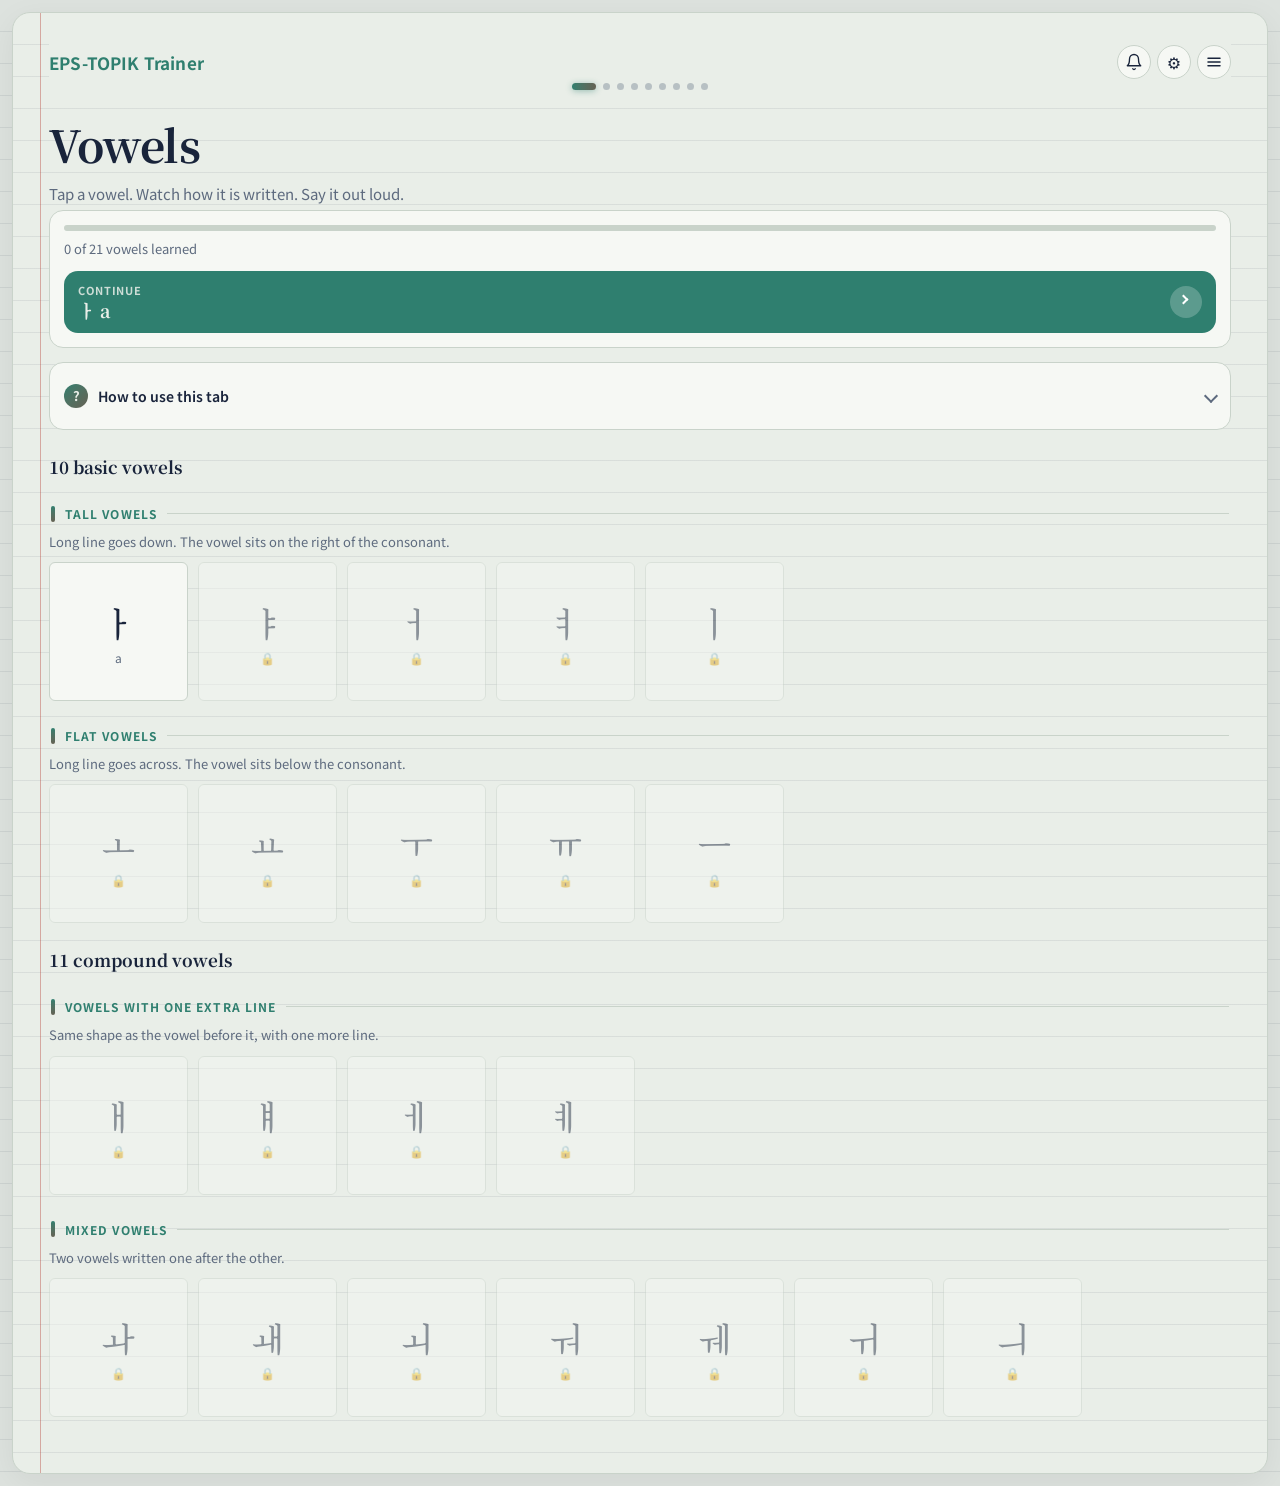
==== index.html @ 8829980d "Add files via upload" ====
<!DOCTYPE html>
<html lang="en">
<head>
<meta charset="utf-8">
<meta name="viewport" content="width=device-width, initial-scale=1, viewport-fit=cover, interactive-widget=resizes-content">
<title>EPS-TOPIK Trainer · Hangul</title>
<link rel="preconnect" href="https://fonts.googleapis.com">
<link href="https://fonts.googleapis.com/css2?family=Noto+Serif+KR:wght@500;700&family=Noto+Sans+KR:wght@400;500;700&display=swap" rel="stylesheet">
<style>
:root{--paper:#e9eee8;--card:#f6f8f4;--ink:#19243b;--mute:#5d6a7e;--line:#c9d3ca;--jade:#2f7f6f;--seal:#b4352b;--ghost:#c3cdc6;color-scheme:light;
--serif:"Noto Serif KR","Batang",serif;--sans:"Noto Sans KR",system-ui,-apple-system,"Segoe UI",sans-serif;
box-sizing:border-box;padding-top:env(safe-area-inset-top,0px);padding-bottom:env(safe-area-inset-bottom,0px)}
@media (prefers-color-scheme:dark){:root:not([data-theme="light"]){--paper:#0f1626;--card:#18223a;--ink:#e6ebe4;--mute:#97a3b8;--line:#2b3957;--jade:#5fc3ad;--seal:#e0645a;--ghost:#33415f;color-scheme:dark}}
:root[data-theme="dark"]{--paper:#0f1626;--card:#18223a;--ink:#e6ebe4;--mute:#97a3b8;--line:#2b3957;--jade:#5fc3ad;--seal:#e0645a;--ghost:#33415f;color-scheme:dark}
*,*::before,*::after{box-sizing:inherit}
#fx{position:fixed;inset:0;width:100%;height:100%;z-index:25;pointer-events:none}
#seab{font:inherit}
html{scroll-padding-top:env(safe-area-inset-top,0px)}
body{margin:0;background:var(--paper);color:var(--ink);font:16px/1.55 var(--sans);-webkit-tap-highlight-color:transparent}
body::before{content:"";position:fixed;inset:0 0 auto;height:env(safe-area-inset-top,0px);background:var(--paper);z-index:10}
main{max-width:520px;margin:0 auto;padding:20px 16px 48px}
.top{display:flex;justify-content:space-between;align-items:center;color:var(--mute);font-size:13px}
.top button{font:inherit;color:inherit;background:none;border:1px solid var(--line);border-radius:99px;padding:4px 12px}.top{position:relative}.setp{position:absolute;right:0;top:calc(100% + 6px);z-index:30;min-width:210px;background:var(--card);color:var(--ink);border:1px solid var(--line);border-radius:12px;padding:6px 14px;box-shadow:0 6px 20px rgba(0,0,0,.18);font-size:14px}.setp[hidden]{display:none}.srow{display:flex;justify-content:space-between;align-items:center;gap:16px;padding:10px 0}.srow+.srow{border-top:1px solid var(--line)}.vlk{font-weight:600;font-family:inherit;font-size:inherit;color:var(--jade);background:none;border:0;padding:2px 0;cursor:pointer;text-align:left}.vlk::after{content:'›';margin-left:6px;opacity:.55}.gh2{background:var(--line);padding:10px 12px;border-bottom:0}.ghr{display:flex;justify-content:space-between;align-items:center;gap:10px}.ghr b{display:block;font:700 14px var(--sans);color:var(--ink)}.ghr small{display:block;font:400 12px var(--sans);color:var(--mute);margin-top:2px}.gend{padding:6px 0 22px;border-bottom:0}.gend .drawb{margin:0 0 4px}.gend .lnkc{margin-top:10px}.gth th{border-bottom:1px solid var(--line)}
.tbl td.gsub{font:800 18px var(--sans);letter-spacing:.03em;text-transform:none;color:#2f5fb3;text-align:center!important;padding:20px 8px 10px;border-bottom:2px solid currentColor}
.tbl td.gsub.ga{color:#b4631c}
@media (prefers-color-scheme:dark){:root:not([data-theme="light"]) .tbl td.gsub{color:#8fb4ff}:root:not([data-theme="light"]) .tbl td.gsub.ga{color:#f2b26b}}
:root[data-theme="dark"] .tbl td.gsub{color:#8fb4ff}
:root[data-theme="dark"] .tbl td.gsub.ga{color:#f2b26b}
.tbl.al:has(.gh2){table-layout:auto}
.tbl.al:has(.gh2) td,.tbl.al:has(.gh2) th{padding:12px 8px}
.tbl.al:has(.gh2) .kw{white-space:nowrap}
.tbl.al:has(.gh2) td.rom{white-space:nowrap;font-size:13px;padding-left:10px;padding-right:2px}
.tbl.al:has(.gh2) th.rom{padding-left:10px!important}
.tbl.al:has(.gh2) td.gend{padding:18px 0 40px}
.tbl.al:has(.gh2) th.rom{white-space:nowrap;font-size:11px;padding-left:2px;padding-right:2px}
.tbl.al:has(.gh2) th,.tbl.al:has(.gh2) td.kw{padding-left:6px;padding-right:2px}
.tbl.al:has(.gh2) td.en{font-size:14px;line-height:1.35}
.tbl.al:has(.gh2) td:last-child{width:52px;padding-left:4px}
.tbl td.gh2{padding:12px 14px}
.tbl td.gh2 .ghr,.tbl td.gh2 .ghr span{display:block;text-align:left}
.tbl td.gh2 small{display:block;margin-top:2px;text-align:left}
.tbl td.gend{padding:18px 0 34px;border-bottom:0}
.tbl td.gend .drawb{margin-top:0}
.tbl td.gend .lnkc{margin-top:12px}.glk{flex:0 0 auto;font:600 12px var(--sans);padding:6px 12px;border:1px solid var(--jade);border-radius:99px;background:var(--card);color:var(--jade);white-space:nowrap;cursor:pointer}.glk:hover{background:var(--jade);color:var(--paper)}.lnkc{display:flex;justify-content:space-between;align-items:center;gap:12px;width:100%;margin:18px 0 0;padding:12px 14px;background:var(--card);border:1px solid var(--line);border-left:4px solid var(--jade);border-radius:6px;color:var(--ink);text-align:left;font:inherit;cursor:pointer}.lnkc:hover{border-color:var(--jade)}.lnkc small{display:block;font:700 10.5px var(--sans);letter-spacing:.08em;text-transform:uppercase;color:var(--mute);margin-bottom:2px}.lnkc b{font:600 16px var(--sans)}.lnkg{font-size:26px;line-height:1;color:var(--jade)}.top .sw2{width:44px;height:24px;padding:0;position:relative;border:0;border-radius:99px;background:var(--line)}.sw2::after{content:'';position:absolute;top:3px;left:3px;width:18px;height:18px;border-radius:50%;background:#fff;transition:left .15s}.top .sw2[aria-checked=true]{background:var(--jade)}.sw2[aria-checked=true]::after{left:23px}:root.norom .rom,:root.norom .bx .rm{display:none!important}
h1{font:700 44px/1.1 var(--serif);margin:18px 0 4px;letter-spacing:-.01em}
.sub{margin:0 0 18px;color:var(--mute);max-width:34ch}
.bar{height:6px;background:var(--line);border-radius:9px;overflow:hidden}
.bar i{display:block;height:100%;width:0;background:var(--jade);transition:width .5s}
.cnt{font-size:13px;color:var(--mute);margin:6px 0 18px}
.tabs{display:flex;gap:6px;margin-bottom:6px;border-bottom:1px solid var(--line);position:sticky;top:env(safe-area-inset-top,0px);z-index:5;background:var(--paper);padding-top:4px}
.tabs button{flex:1;font:500 15px var(--sans);color:var(--mute);background:none;border:0;border-bottom:3px solid transparent;padding:10px 0;margin-bottom:-1px}
.tabs button[aria-selected=true]{color:var(--ink);border-color:var(--seal)}
h2{font:700 17px var(--serif);margin:24px 0 4px}
.note{font-size:13px;color:var(--mute);margin:0 0 10px}
.grid{display:grid;grid-template-columns:repeat(4,1fr);gap:8px}
.cell{position:relative;aspect-ratio:1;background:var(--card);border:1px solid var(--line);border-radius:6px;font:500 34px var(--serif);color:var(--ink);display:flex;flex-direction:column;align-items:center;justify-content:center;padding:0}
.cell small{font:400 12px var(--sans);color:var(--mute);margin-top:2px}
.cell.done{border-color:var(--jade)}.cell .nwb{position:absolute;top:3px;left:3px;margin:0;padding:1px 5px;font-size:8px;line-height:1.2;pointer-events:none}.sgc .nwb{font-size:9px;padding:1px 6px}
.cell.done::after{content:"✓";position:absolute;top:4px;right:5px;width:16px;height:16px;border-radius:50%;background:var(--seal);color:#fff;font:700 10px/16px var(--sans);text-align:center}
.cell:active{transform:scale(.96)}
.cell:disabled{opacity:.45}
.cell:disabled:active{transform:none}
button:focus-visible{outline:2px solid var(--jade);outline-offset:2px}
.sheet{position:fixed;inset:0;height:100vh;height:100dvh;overscroll-behavior:contain;-webkit-overflow-scrolling:touch;isolation:isolate;z-index:20;background:var(--paper);overflow:auto;padding:calc(12px + env(safe-area-inset-top,0px)) 16px calc(24px + env(safe-area-inset-bottom,0px));display:none}
.sheet.open{display:block;animation:up .25s ease-out}
@keyframes up{from{transform:translateY(24px);opacity:0}to{transform:none;opacity:1}}
.sw{max-width:520px;margin:0 auto}
.nav{display:flex;justify-content:space-between;align-items:center;margin-bottom:10px}
.nav2{display:none}

.nav button{font:500 15px var(--sans);color:var(--ink);background:var(--card);border:1px solid var(--line);border-radius:99px;padding:8px 16px}
.pad{position:relative;background:var(--card);border:1px solid var(--line);border-radius:6px;aspect-ratio:1;width:100%}
.pad svg{width:100%;height:100%;display:block}
.g{stroke:var(--line);stroke-width:.8;stroke-dasharray:3 3;fill:none}
.gh{fill:none;stroke:var(--ghost);stroke-width:7;stroke-linecap:round;stroke-linejoin:round}
.st{fill:none;stroke:var(--ink);stroke-width:7;stroke-linecap:round;stroke-linejoin:round;stroke-dasharray:1;stroke-dashoffset:1;transition:stroke-dashoffset .7s ease-in-out}
.st.on{stroke-dashoffset:0}
.dot{fill:var(--seal);opacity:0;transition:opacity .2s}
.dot.on{opacity:1}
.dt{fill:#fff;font:700 6px var(--sans);text-anchor:middle;opacity:0}
.dt.on{opacity:1}
.step{text-align:center;color:var(--mute);font-size:14px;margin:10px 0 8px;min-height:22px}
.row{display:flex;gap:8px}
.row button{flex:1;font:500 15px var(--sans);color:var(--ink);background:var(--card);border:1px solid var(--line);border-radius:6px;padding:12px 4px}
.row .main{background:var(--ink);color:var(--paper);border-color:var(--ink)}
.name{display:flex;align-items:baseline;gap:12px;margin:18px 0 6px}
.name b{font:700 46px/1 var(--serif)}
.name span{font-size:22px;color:var(--jade);font-weight:700}
.tbl{width:100%;border-collapse:collapse;margin:8px 0;font-size:15px}
.hl{color:var(--seal)}
.hb{position:relative;display:inline-block;line-height:1}.hb::after{content:attr(data-c);position:absolute;left:0;top:0;color:var(--seal);clip-path:inset(63% 0 0 0);pointer-events:none}
.sy{position:relative;display:inline-block;line-height:1}
.sy .ov{position:absolute;left:0;top:0;color:var(--seal);pointer-events:none}
.ov-if{clip-path:inset(0 0 45% 0)}
.ov-it{clip-path:inset(0 40% 0 0)}
.ov-if2{clip-path:inset(0 0 58% 0)}
.ov-it2{clip-path:inset(0 42% 40% 0)}
.ov-vt{clip-path:inset(0 0 0 52%)}
.ov-vf{clip-path:inset(45% 0 0 0)}
.ov-vm{clip-path:polygon(0 45%,55% 45%,55% 0,100% 0,100% 100%,0 100%)}
.ov-f{clip-path:inset(66% 0 0 0)}
.ov-fh{clip-path:inset(53% 0 0 0)}
.ov-fht{clip-path:inset(53% 45% 0 0)}
.ov-fl{clip-path:inset(66% 50% 0 0)}
.ov-fr{clip-path:inset(66% 0 0 50%)}
.ov-fhl{clip-path:inset(53% 50% 0 0)}
.tbl td,.tbl th{border-bottom:1px solid var(--line);padding:8px 4px;text-align:left;font-weight:400}
.tbl th{color:var(--mute);font-size:13px}
.tbl td:last-child{font-weight:700}
.tip{font-size:14px;color:var(--mute);margin:8px 0}
.tag{display:inline-block;font-size:12px;border:1px solid var(--line);border-radius:99px;padding:1px 8px;color:var(--mute);margin-right:6px}
.parts{display:flex;gap:8px;margin:8px 0}
.parts button{font:500 26px var(--serif);background:var(--card);border:1px solid var(--line);border-radius:6px;padding:6px 16px;color:var(--ink)}
.learn{width:100%;margin-top:14px;font:700 16px var(--sans);padding:14px;border-radius:6px;border:1px solid var(--seal);background:none;color:var(--seal)}
.learn.on{background:var(--seal);color:#fff}
.drawb{width:100%;margin-top:8px;font:700 16px var(--sans);padding:14px;border-radius:6px;border:0;background:var(--jade);color:var(--paper)}
.pad.draw,.pad.draw svg{touch-action:none;user-select:none;-webkit-user-select:none}
.ul{fill:none;stroke:var(--jade);stroke-width:5;stroke-linecap:round;stroke-linejoin:round}
:root{--hl:#fff0a6;--hlb:#dcc54e}
@media (prefers-color-scheme:dark){:root:not([data-theme="light"]){--hl:#3a3413;--hlb:#74672a}}
:root[data-theme="dark"]{--hl:#3a3413;--hlb:#74672a}
.rule{background:var(--hl);border:1px solid var(--hlb);border-radius:6px;padding:14px;margin:12px 0;font-size:17px;line-height:1.5}
.tm{display:flex;align-items:center;justify-content:space-between;gap:6px;margin-top:8px;overflow-x:auto;background:var(--card);border:1px solid var(--hlb);border-radius:8px;padding:10px 10px}.tm b{flex:none;white-space:nowrap;text-align:center;font:600 14px/1.3 var(--sans);color:var(--ink)}.tm b small{display:block;font:500 11px var(--sans);color:var(--mute);margin-bottom:3px}.tm u{flex:none;text-decoration:none;color:var(--mute);font-size:14px}
.lt{font:700 30px/1.15 var(--serif);margin:8px 0}
.qp{font:500 20px/1.4 var(--serif);margin:20px 0 14px}
.kw{font:500 19px var(--serif);white-space:nowrap}
.wl .kw{white-space:normal}
.tbl .en{font-weight:400;color:var(--mute);font-size:14px}
.al{table-layout:fixed;width:100%}.al td,.al th{vertical-align:middle;text-align:left}.al td:last-child,.al th:last-child{text-align:right}.al .kw{white-space:normal}
.tbl th{text-align:left;font:600 12px var(--serif);color:var(--mute)}
.pats{display:grid;grid-template-columns:repeat(2,1fr);gap:10px}.pc{background:var(--card);border:1px solid var(--line);border-radius:6px;padding:10px;text-align:center}.pn{font:700 13px var(--sans);color:var(--mute)}.pd{display:inline-flex;flex-direction:column;gap:3px;margin:8px 0}.pr{display:flex;gap:3px;justify-content:center}.pr.l{justify-content:flex-start}.pd b{min-width:34px;padding:6px 0;border:1.5px solid var(--ink);border-radius:3px;font:700 16px var(--sans);text-align:center}.pd b.v{border-color:var(--jade);color:var(--jade)}.pe{font:500 24px var(--serif)}.pe small{font:400 13px var(--sans);color:var(--mute)}
.vg{display:grid;grid-template-columns:repeat(2,1fr);gap:8px}
.vg button{font:500 18px var(--serif);background:var(--card);border:1px solid var(--line);border-radius:6px;padding:12px 4px;color:var(--ink)}
.lc{display:flex;justify-content:space-between;align-items:center;width:100%;margin:0 0 8px;padding:14px;background:var(--card);border:1px solid var(--line);border-radius:6px;font:500 16px var(--sans);color:var(--ink);text-align:left}
.lc:disabled,.lc.lk{opacity:.5}.nwb{font:700 10px var(--sans);font-style:normal;letter-spacing:.06em;color:#fff;background:var(--seal);border-radius:99px;padding:2px 7px;margin-left:6px;vertical-align:middle}#toast{position:fixed;left:12px;right:12px;top:calc(12px + env(safe-area-inset-top,0px));max-width:420px;margin:0 auto;z-index:100;padding:12px 14px;border-radius:8px;background:var(--ink);color:var(--paper);font:500 14px/1.5 var(--sans);box-shadow:0 4px 18px rgba(0,0,0,.3);opacity:0;transform:translateY(-24px);pointer-events:none;transition:.25s;touch-action:none;user-select:none;-webkit-user-select:none}#toast.on{opacity:1;transform:none;pointer-events:auto}.tabs button{position:relative}.tabs{gap:2px}.tabs button{font-size:11.5px}.tabs button[aria-selected=true]{border-color:transparent}.tind{position:absolute;left:0;bottom:-1px;height:3px;width:0;background:var(--seal);pointer-events:none;transition:transform .32s cubic-bezier(.22,.8,.3,1),width .32s cubic-bezier(.22,.8,.3,1)}.tind.nt{transition:none}.cjc{background:var(--card);border:1px solid var(--line);border-left:4px solid var(--jade);border-radius:6px;padding:12px 14px;margin:0 0 10px}.cjc.lk{opacity:.6}.cjh b{display:block;font:700 16px var(--sans)}.cjh small{display:block;color:var(--mute);font:400 12px var(--sans);margin:2px 0 10px}.cjc.lk .cjh small{margin-bottom:0}.cjq .drawb{margin:0}.bdg{position:absolute;top:2px;right:4px;min-width:18px;height:18px;padding:0 5px;border-radius:9px;background:var(--seal);color:#fff;font:700 11px/18px var(--sans);text-align:center;box-sizing:border-box}.bdg[hidden]{display:none}.tbtns{display:flex;gap:6px}#bell{position:relative}.top #bell,.top #gear{width:34px;height:34px;padding:0;display:inline-flex;align-items:center;justify-content:center;border-radius:50%;background:var(--card);border:1px solid var(--line);color:var(--ink);font-size:16px;line-height:1;transition:.2s}.top #bell:hover,.top #gear:hover{border-color:var(--jade);color:var(--jade)}.top #bell.has{color:var(--seal);border-color:var(--seal)}#bell svg{display:block;transform-origin:50% 8%}#bell.rg svg{animation:ring 1s ease-in-out 3}@keyframes ring{0%,100%{transform:rotate(0)}15%{transform:rotate(16deg)}30%{transform:rotate(-14deg)}45%{transform:rotate(10deg)}60%{transform:rotate(-8deg)}75%{transform:rotate(4deg)}}@media (prefers-reduced-motion:reduce){#bell.rg svg{animation:none}}#bell .bdg{top:-6px;right:-6px;min-width:20px;height:20px;line-height:16px;font-size:10px;border:2px solid var(--paper);box-shadow:0 1px 4px rgba(0,0,0,.25)}.nh{display:flex;align-items:center;gap:12px;margin:6px 0 2px}.nh .nb{width:46px;height:46px;flex:0 0 46px;border-radius:50%;background:var(--card);border:1px solid var(--line);display:flex;align-items:center;justify-content:center;color:var(--seal)}.nh .lt{margin:0}.nh .note{margin:2px 0 0}.chips{display:flex;gap:8px;margin:16px 0 2px}.chip{flex:1 1 0;background:var(--card);border:1px solid var(--line);border-radius:14px;padding:10px 12px}.chip b{display:block;font:700 24px/1.1 var(--serif);color:var(--ink)}.chip span{font:600 10px var(--sans);color:var(--mute);text-transform:uppercase;letter-spacing:.06em}.lgd{margin:20px 0 2px;font:700 11px var(--sans);letter-spacing:.08em;text-transform:uppercase;color:var(--mute)}.lgr{display:flex;gap:12px;align-items:center;position:relative;padding:12px;margin:8px 0;background:var(--card);border:1px solid var(--line);border-radius:14px;animation:lgin .35s both}.lgr .ic{width:42px;height:42px;flex:0 0 42px;border-radius:50%;display:flex;align-items:center;justify-content:center;font-size:19px}.lgr .t-ok{background:color-mix(in srgb,var(--jade) 16%,transparent);color:var(--jade)}.lgr .t-un{background:color-mix(in srgb,var(--seal) 17%,transparent);color:var(--seal)}.lgr .t-pa{background:color-mix(in srgb,var(--jade) 12%,transparent);color:var(--ink)}.lgr .t-no{background:rgba(120,130,150,.2);color:var(--mute)}.lgr .ic svg{display:block}.lc{position:relative}.pk{color:var(--jade);font:700 14px var(--sans)}.pk .ck{position:absolute;top:-7px;right:-6px;width:20px;height:20px;box-sizing:border-box;border-radius:50%;background:var(--jade);color:var(--paper);border:2px solid var(--paper);display:flex;align-items:center;justify-content:center}.pk svg{display:block}.lki{display:inline-flex;align-items:center;justify-content:center;border-radius:50%;background:rgba(120,130,150,.16);color:var(--mute);vertical-align:middle}.lki svg{vertical-align:0}.lc .st2 .lki{margin:-4px 0}.lgr .bd{flex:1 1 auto;min-width:0}.lgr .tp{font:700 10px var(--sans);letter-spacing:.07em;text-transform:uppercase;color:var(--mute)}.lgr .tx{font:600 15px/1.35 var(--sans);color:var(--ink);overflow-wrap:anywhere;margin:1px 0 2px}.lgr .tm{font:400 12px var(--sans);color:var(--mute)}.lgr.nw{border-color:var(--seal)}.lgr.nw::after{content:'';position:absolute;top:12px;right:12px;width:8px;height:8px;border-radius:50%;background:var(--seal)}.lge{text-align:center;color:var(--mute);margin:56px 0 24px}.lge .nb{margin:0 auto 12px;width:64px;height:64px;border-radius:50%;background:var(--card);border:1px solid var(--line);display:flex;align-items:center;justify-content:center}.clrb{display:block;margin:22px auto 8px;background:none;border:0;color:var(--mute);font:500 13px var(--sans);text-decoration:underline;padding:8px 14px}@keyframes lgin{from{opacity:0;transform:translateY(8px)}to{opacity:1;transform:none}}@media (prefers-reduced-motion:reduce){.lgr{animation:none}}.lc.p{border-color:var(--jade)}.lc .st2{font-size:13px;color:var(--mute);white-space:nowrap;flex:0 0 auto;margin-left:12px}.pk.f{color:var(--seal)}.pk.f .ck{background:var(--seal)}.lc>span:first-child{flex:1 1 auto;min-width:0}.lc:hover,.lc.last{border-color:#4c6ef5;box-shadow:inset 0 0 0 1px #4c6ef5;background:rgba(76,110,245,.14)}.lc.last .st2{color:#4c6ef5;font-weight:600}
.qin{width:100%;font:500 28px var(--serif);padding:12px;border:1px solid var(--line);border-radius:6px;background:var(--card);color:var(--ink);text-align:center}
.qin::placeholder{font-size:12px;color:#999}
.fb{font-weight:700;margin:12px 0}.fb.ok{color:var(--jade)}.fb.no{color:var(--seal)}
@media (prefers-reduced-motion:reduce){.st{transition:none}.sheet.open{animation:none}}
.cmp{background:var(--card);border:1px solid var(--line);border-radius:8px;margin:0 0 14px;padding:0 14px}
.cmp summary{cursor:pointer;font-weight:700;padding:12px 0;list-style:none}
.cmp summary::-webkit-details-marker{display:none}
.cmp summary:after{content:'▾';float:right;color:var(--mute)}
.cmp[open] summary:after{content:'▴'}
.cmp p{margin:0 0 10px;font-size:15px;line-height:1.5}
.cmp table{width:100%;border-collapse:collapse;margin:6px 0 12px;font-size:15px;text-align:center}
.cmp th,.cmp td{border:1px solid var(--line);padding:7px 4px}
.cmp td b{font-family:'Noto Serif KR',serif;font-size:20px;font-weight:700}
.cmp td small{display:block;color:var(--mute);font-size:12px}
.sub{font-size:15px;margin:14px 0 4px;color:var(--mute)}h3.sub{max-width:none;font-size:14px}
.vz{display:flex;flex-wrap:wrap;gap:6px;align-items:stretch;margin:6px 0 12px}
.vz .a{align-self:center;color:var(--mute);font-size:18px;padding:0 2px}
.bx{border-radius:10px;padding:8px 10px;text-align:center;font:600 18px/1.25 var(--serif);border:1px solid var(--line);flex:1 1 auto;min-width:56px}
.bx small{display:block;font:600 11px/1.3 var(--sans);color:var(--mute);margin-top:3px}
.bs{background:rgba(66,133,244,.18)}.bt{background:rgba(245,166,35,.22)}.bp{background:color-mix(in srgb,var(--jade) 22%,transparent)}.bo{background:rgba(224,100,90,.2)}.bv{background:rgba(155,89,182,.22)}
.vl{font-size:12px;color:var(--mute);margin:12px 0 0;font-weight:700;letter-spacing:.04em}
.pt{width:100%;border-collapse:collapse;margin:10px 0;text-align:center}
.pt th{background:var(--line);padding:8px 6px;font-size:13px}.pt.sm th,.pt.sm td{padding:6px 3px;font-size:13px;line-height:1.3}.pt.sm b{font-size:inherit}
.pt td{border:1px solid var(--line);padding:9px 6px;font:600 19px/1.3 var(--serif)}
.pt td.l{font:700 14px var(--sans);text-align:left}
.pt small{display:block;font:400 11px var(--sans);color:var(--mute)}
.pt b{color:var(--seal)}
.exr{display:grid;grid-template-columns:1fr auto;gap:2px 10px;align-items:center;border:1px solid var(--line);border-radius:12px;background:var(--card);padding:10px 12px;margin:8px 0}
.exk{font:600 20px/1.45 var(--serif);word-break:keep-all}
.exr button{grid-row:1/3;grid-column:2;width:40px;height:40px;border:1px solid var(--line);border-radius:99px;background:none;color:inherit;font-size:17px}
.exm{font-size:13px;color:var(--mute)}
.exe{font-weight:700;font-size:15px}
.bk{background:rgba(110,140,155,.25)}
.exr .vz{margin:0 0 4px}
.bx .rm{display:block;font:500 12px/1.3 var(--sans);margin-top:2px}
.vz{flex-wrap:nowrap;gap:4px}
.bx{min-width:0;overflow-wrap:anywhere;padding:8px 4px}
.vz .a{flex:0 0 auto;padding:0;font-size:14px}
.exr .vz{grid-column:1/-1;grid-row:1;margin:0 0 6px}
.exr .bx{font-size:16px;padding:6px 3px;flex:1 1 0}
.exr .bx .rm{font-size:10px}
.exr .bx small{font-size:10px}
.exr .exe{grid-row:2;grid-column:1}
.exr button{grid-row:2;grid-column:2;width:36px;height:36px;font-size:15px}
.bx{min-width:min-content;overflow-wrap:normal;word-break:keep-all}
.bx .rm,.bx small{overflow-wrap:anywhere}
.exr .bx{flex:1 1 auto;font-size:15px}
.pt th{font-size:15px}.pt.sm th,.pt.sm td{font-size:16px;line-height:1.35;padding:7px 3px}.pt td{padding:8px 3px}.pt td.l{font-size:15px}.pt small{font-size:13px}.pt{table-layout:fixed}.pt td,.pt th{overflow-wrap:anywhere}
.exr .vz{flex-wrap:wrap;row-gap:6px}.exr .vz .alg{flex:0 0 100%;text-align:center;font-size:13px;padding:0}
.exr .bx{font-size:17px}.exr .bx .rm,.exr .bx small{font-size:12.5px}.exr .exe{font-size:17px}.exr .vz .alg{font-size:15px}.tbl th,.gth th{font-size:13px}.tbl .en{font-size:15px}.ghr small{font-size:13px}.ghr b{font-size:15px}.lnkc small{font-size:12px}.lnkc b{font-size:17px}
.gh{margin:16px 0 4px;font:600 14px var(--sans);color:var(--mute)}
.qfs .vz{flex-wrap:wrap;row-gap:6px}
.qfs .vz .alg{flex:0 0 100%;text-align:center;font-size:15px;padding:0}
.qfs .bx{flex:1 1 auto;font-size:17px;padding:6px 4px}
.qfs .bx .rm,.qfs .bx small{font-size:12.5px}
.exr .sp2{grid-row:2;grid-column:2;display:flex;gap:6px}
.exr .sp2 button{grid-row:auto;grid-column:auto;width:auto;height:36px;padding:0 12px;font-size:14px;white-space:nowrap}
.exr.two{grid-template-columns:auto 1fr auto}
.exr.two .exe{grid-column:2;grid-row:2;text-align:center}
.exr.two button{grid-row:2;width:auto;height:36px;padding:0 10px;font-size:13px;white-space:nowrap}
.exr.two button:nth-of-type(1){grid-column:1}
.exr.two button:nth-of-type(2){grid-column:3}

button.spk{display:inline-flex;align-items:center;justify-content:center;gap:6px;min-width:36px;height:36px;padding:0 12px;border:1px solid var(--jade);border-radius:99px;background:var(--card);color:var(--jade);font:600 13px var(--sans);white-space:nowrap;cursor:pointer;transition:background .15s,color .15s,transform .1s;-webkit-tap-highlight-color:transparent}
button.spk.ic{width:36px;padding:0}
button.spk:hover,button.spk.on{background:var(--jade);color:var(--card)}
button.spk:active{transform:scale(.92)}
.spi{width:18px;height:18px;vertical-align:-4px;flex:none;fill:none;stroke:currentColor;stroke-width:2;stroke-linecap:round;stroke-linejoin:round}
.spi .b{fill:currentColor;stroke:none}
.spk.on .w1{animation:spw 1s infinite}.spk.on .w2{animation:spw 1s .2s infinite}
@keyframes spw{0%,100%{opacity:.3}50%{opacity:1}}
.tbl td.sp{text-align:right;width:48px;font-weight:400}.tbl td.mn{font-weight:700}
.br{background:rgba(242,178,107,.28)}
.lc.sl{border-style:dashed}.lc.sl.on{border-style:solid;border-color:var(--jade);background:color-mix(in srgb,var(--jade) 14%,transparent)}.ck{display:inline-flex;align-items:center;justify-content:center;width:26px;height:26px;border:2px solid var(--line);border-radius:50%;font:700 14px var(--sans);color:#fff}.lc.on .ck{background:var(--jade);border-color:var(--jade)}
.qsw{display:flex;gap:6px;margin:0 0 8px}.qsw button{flex:1;padding:8px 4px;border:1px solid var(--line);border-radius:99px;background:var(--card);color:var(--ink);font:600 13px var(--sans)}.qsw button.on{background:var(--jade);border-color:var(--jade);color:#fff}.qsw.w{flex-wrap:wrap}.qsw.w button{flex:1 1 30%}.qsw button.lk{opacity:.5}.cjl{font:700 12px var(--sans);color:var(--mute);margin:10px 0 4px;letter-spacing:.06em}.cjsel{width:100%;padding:10px;border:1px solid var(--line);border-radius:6px;background:var(--card);color:var(--ink);font:500 15px var(--sans);margin:0 0 8px}.cjp{margin:0 0 18px}.cjp .drawb{margin-top:10px}.cjh{display:flex;align-items:center;gap:8px;font:700 12px var(--sans);letter-spacing:.06em;text-transform:uppercase;color:var(--mute);margin:20px 0 9px}
.cjh i{width:21px;height:21px;border-radius:50%;background:var(--jade);color:#fff;display:inline-grid;place-items:center;font:700 11px var(--sans);font-style:normal;letter-spacing:0}
.cjt{display:grid;grid-template-columns:1fr 1fr;gap:8px;margin:0 0 4px}
.cjt button{position:relative;display:flex;flex-direction:column;align-items:flex-start;gap:3px;padding:11px 13px 12px;border:1.5px solid var(--line);border-radius:14px;background:var(--card);color:var(--ink);text-align:left;font:inherit;transition:border-color .15s,background .15s}
.cjt button b{font:700 14px/1.25 var(--sans)}
.cjt button .ko{font:600 17px/1.2 var(--serif);color:var(--jade)}
.cjt button .en{font:500 12px/1.3 var(--sans);color:var(--mute)}
.cjt button.wide{grid-column:1/-1}
.cjt button.on{border-color:var(--jade);background:color-mix(in srgb,var(--jade) 14%,transparent)}
.cjt button.on::after{content:'✓';position:absolute;bottom:10px;right:11px;width:20px;height:20px;border-radius:50%;background:var(--jade);color:#fff;font:700 12px/20px var(--sans);text-align:center}
.cjt button.lk,.cjs button.lk,.cjmx.lk{opacity:.45}
.cjs{display:flex;gap:4px;padding:4px;background:var(--card);border:1.5px solid var(--line);border-radius:99px;margin:0 0 4px}
.cjs button{flex:1;display:flex;flex-direction:column;align-items:center;gap:1px;padding:8px 6px;border:0;border-radius:99px;background:transparent;color:var(--ink);font:700 14px var(--sans)}
.cjv{display:grid;grid-template-columns:repeat(4,minmax(0,1fr));gap:6px;padding:0;background:none;border:0;border-radius:0}.cjv:has(>button:last-child:nth-child(3)){grid-template-columns:repeat(3,minmax(0,1fr))}.cjv:has(>button:last-child:nth-child(2)){grid-template-columns:repeat(2,minmax(0,1fr))}.cjv:has(>button:last-child:nth-child(1)){grid-template-columns:1fr}
.cjv button{width:100%;min-width:0;min-height:76px;flex:none;justify-content:center;gap:3px;padding:8px 3px;border:1.5px solid var(--line);border-radius:12px;background:var(--card);font-size:13px;line-height:1.2;text-align:center;word-break:keep-all}.cjv button.on{border-color:var(--jade)}.cjv button small{font-size:12px;line-height:1.2;text-align:center;white-space:normal;word-break:keep-all}
.cjs button small{font:600 13px var(--serif);color:var(--jade)}
.cjs button.on{background:var(--jade);color:#fff}
.cjs button.on small{color:rgba(255,255,255,.88)}
.cjf{margin:8px 0 2px 6px;padding:2px 0 2px 12px;border-left:3px solid var(--jade)}
.cjf .cjl{margin:0 0 4px}
.cjmx{display:flex;flex-direction:column;align-items:center;gap:1px;width:100%;margin:2px 0 0;padding:11px 14px;border:1.5px dashed var(--line);border-radius:14px;background:transparent;color:var(--ink);font:700 14px var(--sans)}
.cjmx small{font:500 12px var(--sans);color:var(--mute)}
.cjmx.on{border:1.5px solid var(--jade);background:color-mix(in srgb,var(--jade) 14%,transparent)}
:root[data-theme=dark] .cjs button.on,:root[data-theme=dark] .cjt button.on::after{color:#0f1626}
:root[data-theme=dark] .cjs button.on small{color:rgba(15,22,38,.8)}
:root[data-theme=dark] .cjh i{color:#0f1626}
.cjo{display:flex;flex-direction:column;gap:6px;margin:0 0 8px}.cjo button{display:flex;justify-content:space-between;align-items:center;gap:10px;width:100%;padding:11px 14px;background:var(--card);border:1px solid var(--line);border-radius:8px;color:var(--ink);font:500 14px/1.35 var(--sans);text-align:left}.cjo button small{font:600 12px var(--sans);color:var(--mute);white-space:nowrap}.cjo button.on{border-color:var(--jade);background:color-mix(in srgb,var(--jade) 14%,transparent)}.cjo button.on small{color:var(--jade)}
.cjar{display:inline-block;width:8px;height:8px;margin:0 3px 3px 10px;border-right:2px solid var(--mute);border-bottom:2px solid var(--mute);transform:rotate(45deg);transition:transform .2s}
.cjar.up{transform:rotate(-135deg);margin-bottom:-3px}
.cjo button.on .cjar{border-color:var(--jade)}
.cjgrp{display:flex;flex-direction:column;gap:6px;margin:0 0 4px 12px;padding-left:10px;border-left:2px solid var(--line)}
.cjgrp:empty{display:none}
.cjnum{width:100%;box-sizing:border-box;margin:8px 0 0;padding:11px 14px;background:var(--card);border:1px solid var(--line);border-radius:8px;color:var(--ink);font:500 15px var(--sans)}
.cjnum:focus{outline:none;border-color:var(--jade)}
.cjgrp.an{animation:cjin .22s ease-out}
@keyframes cjin{from{opacity:0;transform:translateY(-6px)}to{opacity:1;transform:none}}

.cfb-b{font:700 15px var(--sans);padding:10px 14px;border-radius:10px;background:var(--card);border:1px solid var(--line)}.cfb-b.ok{color:#fff;background:var(--jade);border-color:var(--jade)}.cfb-b.no{color:#fff;background:var(--seal);border-color:var(--seal)}
.cfb{margin:14px 0 0}.cfb-a{text-align:center;padding:18px 0 6px}.cfb-a small{display:block;font:600 11px var(--sans);letter-spacing:.12em;color:var(--mute);text-transform:uppercase;margin-bottom:4px}.cfb-a b{font:500 34px/1.2 var(--serif);color:var(--ink)}
.cfb-t{text-align:center;font:14px/1.5 var(--sans)}.cfb-t p{margin:4px 0}
.cfb-r{background:var(--card);border:1px solid var(--line);border-radius:10px;padding:12px 14px;margin:14px 0;font:14px/1.6 var(--sans);color:var(--ink)}
.cfb-l{border:1px solid var(--line);border-radius:10px;background:var(--card);overflow:hidden;margin:0 0 14px}.cfb-l>div{display:flex;justify-content:space-between;align-items:center;gap:10px;padding:10px 14px;border-top:1px solid var(--line)}.cfb-l>div:first-child{border-top:0}
.cfb-l span{font:500 13px var(--sans);color:var(--mute)}.cfb-l b{font:500 19px var(--serif);color:var(--ink)}
.cfb-l em{display:flex;flex-direction:column;align-items:flex-end;text-align:right;font-style:normal;gap:1px}
.cfb-l em small{font:500 12px/1.3 var(--sans);color:var(--mute)}
.cfb-l>div.on em small{color:var(--jade)}.cfb-l>div.on{box-shadow:inset 5px 0 0 var(--jade);background:color-mix(in srgb,var(--jade) 20%,transparent);background:color-mix(in srgb,var(--jade) 22%,var(--card))}.cfb-l>div.on span{color:var(--jade);font-weight:700}.cfb-l>div.on b{color:var(--jade);font-weight:700}
.cfb-k{display:flex;gap:10px}.cfb-k .drawb{flex:1 1 0;min-width:0;height:50px;margin:0;padding:0 10px;font-size:16px;display:flex;align-items:center;justify-content:center;white-space:nowrap;overflow:hidden;text-overflow:ellipsis}
.cjs button,.cjt button,.cjv button{position:relative}.cjs button .nwb,.cjt button .nwb,.cjv button .nwb{position:absolute;top:4px;right:8px;margin:0;padding:1px 5px;font-size:8px;line-height:1.2;letter-spacing:.04em;pointer-events:none}
.mrb{display:block;margin:14px 0 0 auto;padding:7px 14px;border:1px solid var(--jade);border-radius:99px;background:none;color:var(--jade);font:600 13px var(--sans)}

/* lesson layout: sticky nav + quiz button, readable headings, collapsible example groups */
.sw .nav:has(+h1.lt),.sw>.nav:has(+.lgrid){position:sticky;top:0;z-index:6;background:var(--paper);margin:0 -16px 6px;padding:calc(12px + env(safe-area-inset-top,0px)) 16px 10px;border-bottom:1px solid var(--line)}
.sheet:has(.sw h1.lt){padding-top:0}
.sw h1.lt~.drawb[data-a=quiz]{position:sticky;bottom:calc(12px + env(safe-area-inset-bottom,0px));z-index:6;padding:16px;font-size:17px;border-radius:12px;box-shadow:0 0 14px 12px var(--paper),0 6px 16px color-mix(in srgb,var(--jade) 30%,transparent)}
.sw h1.lt~h2{display:flex;align-items:center;gap:10px;margin:22px 0 8px;font-size:18px}
.sw h1.lt~h2::before{content:'';flex:0 0 4px;height:18px;border-radius:2px;background:var(--jade)}
.sw h1.lt~p{line-height:1.65}
.sw h1.lt~.rule{margin:8px 0;border-left:4px solid var(--jade)}
.sw .exl .exr{padding:8px 12px;margin:6px 0;border-radius:12px}
.sw .tbl.al:has(.gh2) td:not(.gh2):not(.gsub):not(.gend),.sw .tbl.al:has(.gh2) th{padding-top:8px;padding-bottom:8px}
.gcl{display:none!important}
.gtl{cursor:pointer;-webkit-tap-highlight-color:transparent;transition:background .15s}
.gtl:active{background:var(--hl)!important}
.sw .exl h3.gh.gtl{display:flex;justify-content:space-between;align-items:center;margin:14px 0 6px;padding:11px 12px;border:1px solid var(--line);border-left:4px solid var(--mute);border-radius:12px;background:var(--card);color:var(--ink);font:700 16px var(--sans)}
.sw .tbl td.gh2.gtl{background:var(--card);border-left:4px solid var(--mute);border-top:10px solid var(--paper);padding:12px 12px}
.sw .tbl td.gh2.gtl .ghr b{font-size:16px}
.gtl[data-o="1"]{border-left-color:var(--jade)!important}
.gtg{float:right;order:2;display:flex;align-items:center;gap:8px;margin:2px 0 0 10px;font-style:normal}
.gtg b{font:700 13px var(--sans);min-width:24px;text-align:center;padding:2px 8px;border-radius:99px;background:var(--paper);color:var(--mute);border:1px solid var(--line)}
.gtg i{position:relative;width:28px;height:28px;border-radius:50%;background:var(--jade);flex:0 0 28px}
.gtg i::after{content:'';position:absolute;left:10px;top:7px;width:6px;height:6px;border-right:2.5px solid #fff;border-bottom:2.5px solid #fff;transform:rotate(45deg);transition:transform .2s}
.gtl[data-o="1"] .gtg i::after{transform:translateY(4px) rotate(-135deg)}
.gall{display:block;margin:4px 0 0 auto;padding:6px 14px;border:1px solid var(--jade);border-radius:99px;background:none;color:var(--jade);font:600 13px var(--sans)}
/* auto-hide bars + hide/show handle */
.sw .nav:has(+h1.lt),.sw>.nav:has(+.lgrid){transition:transform .25s ease}
.sw h1.lt~.drawb[data-a=quiz]{transition:transform .25s ease,opacity .25s ease,visibility .25s}
.sheet.bh .sw .nav:has(+h1.lt),.sheet.bh .sw>.nav:has(+.lgrid){transform:translateY(-120%);pointer-events:none}
.sheet.bh .sw h1.lt~.drawb[data-a=quiz]{transform:translateY(20px);opacity:0;visibility:hidden;pointer-events:none}
.bhb{position:fixed;right:14px;bottom:calc(16px + env(safe-area-inset-bottom,0px));z-index:7;display:flex;align-items:center;gap:7px;padding:8px 13px 8px 15px;border-radius:99px;border:1px solid var(--line);background:var(--card);color:var(--ink);font:600 13px var(--sans);box-shadow:0 4px 14px rgba(0,0,0,.18);transition:bottom .25s ease}
.bhb[hidden]{display:none}
.bhb[data-q="1"]{bottom:calc(84px + env(safe-area-inset-bottom,0px))}
.sheet.bh .bhb[data-q="1"]{bottom:calc(16px + env(safe-area-inset-bottom,0px))}
.bhb i{width:7px;height:7px;border-right:2.5px solid var(--jade);border-bottom:2.5px solid var(--jade);transform:translateY(-2px) rotate(45deg);transition:transform .2s}
.bhb.up i{transform:translateY(2px) rotate(-135deg)}
/* continue card (next to progress) */
.lcont{display:flex;align-items:center;justify-content:space-between;gap:12px;width:100%;margin:0 0 14px;padding:11px 14px;border:0;border-radius:14px;background:var(--jade);color:var(--paper);text-align:left;box-shadow:0 4px 14px color-mix(in srgb,var(--jade) 28%,transparent)}
.lcont[hidden]{display:none}
.lcont small{display:block;font:700 11px var(--sans);letter-spacing:.08em;text-transform:uppercase;opacity:.85}
.lcont b{display:block;font:700 18px/1.3 var(--serif);margin-top:1px}
.lcont i{flex:0 0 32px;height:32px;border-radius:50%;background:rgba(255,255,255,.22);position:relative}
.lcont i::after{content:'';position:absolute;left:10px;top:10px;width:7px;height:7px;border-right:2.5px solid #fff;border-bottom:2.5px solid #fff;transform:rotate(-45deg)}

.pbox{background:var(--card);border:1px solid var(--line);border-radius:14px;padding:14px;margin:0 0 14px}
.pbox .cnt{margin:8px 0 0}
.pbox .lcont{margin:12px 0 0;box-shadow:none}

/* tabs: segmented, easier to notice */
.tabs{background:var(--card);border:1px solid var(--line);border-radius:14px;padding:4px;gap:2px;margin:10px 0 12px;box-shadow:-16px 0 0 var(--paper),16px 0 0 var(--paper)}
.tabs button{z-index:1;border:0;border-radius:10px;margin:0;padding:10px 0;font:600 12px var(--sans);color:var(--ink)}
.tabs button[aria-selected=true]{color:#fff;border-color:transparent}
.tind{top:4px;bottom:auto;height:calc(100% - 8px);border-radius:10px;background:var(--jade);z-index:0}

.tabs button{flex:1 1 auto;padding:10px 6px;white-space:nowrap}
.top{z-index:6}
.tabs{display:none!important}.top #menu{width:34px;height:34px;padding:0;display:inline-flex;align-items:center;justify-content:center;border-radius:50%;background:var(--card);border:1px solid var(--line);color:var(--ink)}.top #menu:hover{border-color:var(--jade);color:var(--jade)}#menup{padding:6px}.mi{display:block;width:100%;text-align:left;padding:11px 12px;border:0;border-radius:8px;background:none;color:var(--ink);font:600 15px var(--sans)}.mi[aria-current=true]{background:var(--seal);color:#fff}#dots{display:flex;justify-content:center;gap:8px;margin:2px 0 6px}#dots i{width:7px;height:7px;border-radius:50%;background:var(--line);transition:.25s}#dots i.on{width:20px;border-radius:4px;background:var(--seal)}#hdr{position:sticky;top:env(safe-area-inset-top,0px);z-index:9;background:var(--paper);padding:6px 0 2px}#dots i.nw{background:var(--seal);animation:dpl 1.4s ease-in-out infinite}@keyframes dpl{0%,100%{transform:scale(1)}50%{transform:scale(1.6)}}@media (prefers-reduced-motion:reduce){#dots i.nw{animation:none}}.top #menu{position:relative}#menu.hasnew::after{content:'';position:absolute;top:-2px;right:-2px;width:11px;height:11px;border-radius:50%;background:var(--seal);border:2px solid var(--paper)}.mi .mb{float:right;min-width:18px;height:18px;padding:0 5px;border-radius:9px;background:var(--seal);color:#fff;font:700 11px/18px var(--sans);text-align:center;box-sizing:border-box}.mi .mb[hidden]{display:none}
/* modern menu + dots */
.top #menu{transition:.2s}.top #menu[aria-expanded=true]{background:var(--jade);border-color:var(--jade);color:var(--paper)}.top #menu:active,.top #gear:active,.top #bell:active{transform:scale(.92)}
#menup{min-width:200px;padding:8px;border-radius:18px;border:1px solid var(--line);background:color-mix(in srgb,var(--card) 92%,transparent);-webkit-backdrop-filter:blur(14px);backdrop-filter:blur(14px);box-shadow:0 12px 32px rgba(15,22,38,.22),0 2px 6px rgba(15,22,38,.1);transform-origin:top right;animation:mpop .18s cubic-bezier(.22,.8,.3,1)}
@keyframes mpop{from{opacity:0;transform:translateY(-6px) scale(.96)}to{opacity:1;transform:none}}
.mi{display:flex;align-items:center;gap:10px;padding:12px 14px;border-radius:12px;font:600 15px var(--sans);color:var(--ink);transition:background .15s,color .15s}
.mi::before{content:"";width:8px;height:8px;border-radius:50%;background:var(--line);flex:0 0 8px;transition:.2s}
.mi:hover{background:color-mix(in srgb,var(--jade) 12%,transparent)}
.mi[aria-current=true]{background:color-mix(in srgb,var(--jade) 18%,transparent);color:var(--jade)}
.mi[aria-current=true]::before{background:var(--jade);box-shadow:0 0 0 3px color-mix(in srgb,var(--jade) 25%,transparent)}
#dots{gap:7px;margin:4px 0 10px}
#dots i{width:7px;height:7px;background:color-mix(in srgb,var(--mute) 35%,transparent);transition:width .3s cubic-bezier(.22,.8,.3,1),background .3s}
#dots i.on{width:24px;border-radius:99px;background:linear-gradient(90deg,var(--jade),var(--g2));box-shadow:0 1px 6px color-mix(in srgb,var(--jade) 45%,transparent)}
@media (prefers-reduced-motion:reduce){#menup{animation:none}}

/* modern toast + notifications */
#toast{padding:14px 16px 14px 18px;border-radius:18px;background:color-mix(in srgb,var(--card) 94%,transparent);-webkit-backdrop-filter:blur(16px);backdrop-filter:blur(16px);color:var(--ink);border:1px solid var(--line);box-shadow:0 14px 36px rgba(15,22,38,.25),0 2px 6px rgba(15,22,38,.1);font:500 14px/1.5 var(--sans);position:fixed;overflow:hidden}
#toast::before{content:"";position:absolute;left:0;top:0;bottom:0;width:5px;background:linear-gradient(var(--jade),var(--g2))}
#toast b{color:var(--jade)}
.nh{padding:14px;margin:8px 0 2px;border-radius:20px;background:linear-gradient(135deg,color-mix(in srgb,var(--jade) 16%,var(--card)),var(--card));border:1px solid var(--line)}
.nh .nb{background:var(--paper);border-color:color-mix(in srgb,var(--jade) 40%,var(--line));color:var(--jade);box-shadow:0 2px 10px color-mix(in srgb,var(--jade) 25%,transparent)}
.chips{gap:10px;margin:14px 0 4px}
.chip{border-radius:16px;padding:12px;text-align:left;box-shadow:0 1px 3px rgba(15,22,38,.06)}
.chip b{background:linear-gradient(90deg,var(--jade),var(--g2));-webkit-background-clip:text;background-clip:text;color:transparent;-webkit-text-fill-color:transparent}
.lgd{margin:22px 4px 4px}
.lgr{border-radius:18px;padding:13px 14px;box-shadow:0 1px 3px rgba(15,22,38,.06);transition:transform .15s,border-color .15s}
.lgr:active{transform:scale(.985)}
.lgr.nw{border-color:color-mix(in srgb,var(--seal) 55%,var(--line));background:linear-gradient(90deg,color-mix(in srgb,var(--seal) 8%,var(--card)),var(--card))}
.lgr.nw::after{box-shadow:0 0 0 4px color-mix(in srgb,var(--seal) 22%,transparent)}
.lgr .ic{border-radius:14px}
.mrb{border-radius:99px;font-weight:600}
.clrb{color:var(--mute);text-decoration:none;border:1px solid var(--line);border-radius:99px;padding:9px 18px;background:var(--card)}
.lge{margin:48px 0 24px}.lge .nb{background:linear-gradient(135deg,color-mix(in srgb,var(--jade) 18%,var(--card)),var(--card));color:var(--jade)}
.sw .nav:has(+.nh){position:sticky;top:0;z-index:6;background:color-mix(in srgb,var(--paper) 88%,transparent);-webkit-backdrop-filter:blur(12px);backdrop-filter:blur(12px);margin:0 -16px 6px;padding:calc(12px + env(safe-area-inset-top,0px)) 16px 10px;border-bottom:1px solid var(--line)}
.nav #close{font-size:0;line-height:0;min-width:34px;height:34px;padding:0 14px 0 11px;gap:8px;display:inline-flex;align-items:center;justify-content:center;border-radius:99px;background:var(--card);border:1px solid var(--line);color:var(--ink);transition:.2s}
.nav #close::before{content:"";transform:scaleX(-1);width:18px;height:18px;background:currentColor;-webkit-mask:url("data:image/svg+xml,%3Csvg xmlns='http://www.w3.org/2000/svg' viewBox='0 0 24 24' fill='none' stroke='black' stroke-width='1.8' stroke-linecap='round' stroke-linejoin='round'%3E%3Cpath d='M9 21H5a2 2 0 0 1-2-2V5a2 2 0 0 1 2-2h4M16 17l5-5-5-5M21 12H9'/%3E%3C/svg%3E") center/contain no-repeat;mask:url("data:image/svg+xml,%3Csvg xmlns='http://www.w3.org/2000/svg' viewBox='0 0 24 24' fill='none' stroke='black' stroke-width='1.8' stroke-linecap='round' stroke-linejoin='round'%3E%3Cpath d='M9 21H5a2 2 0 0 1-2-2V5a2 2 0 0 1 2-2h4M16 17l5-5-5-5M21 12H9'/%3E%3C/svg%3E") center/contain no-repeat}
.nav #close::after{content:"Back";font:600 14px/1 var(--sans)}.nav:has(#prev) #close::after{content:"Close"}
.nav #close:hover{border-color:var(--jade);color:var(--jade)}
.nav #close:active{transform:scale(.92);border-color:var(--jade);color:var(--jade)}

/* modern lesson + basics lists */
#list h3.sub{display:flex;align-items:center;gap:10px;margin:26px 2px 10px;font:700 12px var(--sans);letter-spacing:.09em;text-transform:uppercase;color:var(--jade)}
#list h3.sub::before{content:"";width:4px;height:16px;border-radius:2px;background:linear-gradient(var(--jade),var(--g2));flex:0 0 4px}
#list h3.sub::after{content:"";flex:1;height:1px;background:var(--line);order:1}
#list h3.sub .gtg{order:2}
#list .lc{padding:12px 14px;margin:0 0 10px;border-radius:16px;box-shadow:0 1px 3px rgba(15,22,38,.06);font:600 15px/1.35 var(--sans);transition:transform .15s,border-color .2s,background .2s,box-shadow .2s}
#list .lc:active{transform:scale(.985)}
#list .lc>span:first-child{display:flex;align-items:center;gap:12px}
#list .lc>span:first-child b{flex:0 0 auto;min-width:44px;text-align:center;padding:5px 8px;border-radius:10px;background:color-mix(in srgb,var(--jade) 14%,var(--paper));color:var(--jade);font:700 12px var(--sans)}
#list .lc.p>span:first-child b{background:var(--jade);color:var(--paper)}
#list .lc.lk>span:first-child b{background:var(--paper);color:var(--mute)}
#list .lc.p{border-color:color-mix(in srgb,var(--jade) 55%,var(--line))}
#list .lc:hover,#list .lc.last{border-color:var(--jade);box-shadow:0 0 0 1px var(--jade),0 4px 14px color-mix(in srgb,var(--jade) 20%,transparent);background:color-mix(in srgb,var(--jade) 9%,var(--card))}
#list .lc.last .st2{color:var(--jade)}
#list .lc .st2{margin-left:10px}
#list .lc .st2:not(:has(svg)){padding:5px 12px;border-radius:99px;background:color-mix(in srgb,var(--jade) 12%,transparent);color:var(--jade);font-weight:700;font-size:12px}
#list .lc.lk{opacity:.55;box-shadow:none}
#list .lc .tt{min-width:0;overflow-wrap:break-word;word-break:normal;line-height:1.35}
#list .lc .rng{display:block;margin-top:3px;font:500 12px var(--sans);color:var(--mute);white-space:nowrap}
.lt .rng{display:block;margin-top:6px;font:500 14px var(--sans);color:var(--mute);white-space:nowrap}

/* modern lesson + quiz inside */
.sw h1.lt{font-size:29px;line-height:1.2;letter-spacing:-.01em;margin:14px 0 10px}
.sw .nav .note{font:700 12px var(--sans);letter-spacing:.07em;text-transform:uppercase;color:var(--jade);background:color-mix(in srgb,var(--jade) 13%,var(--card));padding:6px 12px;border-radius:99px;margin:0}
.sw h1.lt~.rule{padding:16px 18px;margin:10px 0 6px;border-radius:20px;border:1px solid color-mix(in srgb,var(--jade) 35%,var(--line));border-left:1px solid color-mix(in srgb,var(--jade) 35%,var(--line));background:linear-gradient(135deg,color-mix(in srgb,var(--jade) 16%,var(--card)),var(--card));color:var(--ink);font-size:17px;line-height:1.55;box-shadow:0 4px 16px color-mix(in srgb,var(--jade) 14%,transparent)}
.sw h1.lt~h2{margin:26px 0 10px;font:700 12px var(--sans);letter-spacing:.09em;text-transform:uppercase;color:var(--jade)}
.sw h1.lt~h2::before{width:4px;height:16px;flex:0 0 4px;background:linear-gradient(var(--jade),var(--g2))}
.sw h1.lt~h2::after{content:"";flex:1;height:1px;background:var(--line)}
.sw h1.lt~p{font-size:16px;line-height:1.7}
.sw .tbl{border-collapse:separate;border-spacing:0;border:1px solid var(--line);border-radius:18px;overflow:hidden;background:var(--card);box-shadow:0 1px 3px rgba(15,22,38,.06)}
.sw .tbl th{background:color-mix(in srgb,var(--jade) 9%,var(--card));padding:10px 8px;text-transform:uppercase;letter-spacing:.06em;font:700 11px var(--sans)}
.sw .tbl tr:last-child td{border-bottom:0}
.sw .tbl td:first-child,.sw .tbl th:first-child{padding-left:14px}
.sw .tbl td:last-child,.sw .tbl th:last-child{padding-right:12px}
.sw .exl .exr{background:var(--card);border:1px solid var(--line);border-radius:16px;box-shadow:0 1px 3px rgba(15,22,38,.06)}
.sw button[data-say]{width:34px;height:34px;padding:0;border-radius:50%;border:1px solid var(--line);background:var(--paper);font-size:15px;line-height:1;transition:.2s}
.sw button[data-say]:active{transform:scale(.9);border-color:var(--jade)}
.sw .exr.two{column-gap:6px}
.sw .exr.two button[data-say]{width:auto;min-width:36px;height:36px;padding:0 9px;border-radius:99px;font-size:12.5px;white-space:nowrap;display:inline-flex;align-items:center;justify-content:center;gap:5px}
.sw .exr.two .exe{align-self:center;padding:0;line-height:1.25;font-size:16px;white-space:nowrap}
@media(max-width:340px){.sw .exr.two{column-gap:4px}.sw .exr.two button[data-say]{padding:0 7px;font-size:12px;gap:4px}.sw .exr.two .exe{font-size:14.5px}}
.sw .lnkc{border-radius:18px;border:1px solid var(--line);border-left:1px solid var(--line);box-shadow:0 1px 3px rgba(15,22,38,.06)}
.sw .drawb{border-radius:16px;background:linear-gradient(135deg,var(--jade),var(--g2));letter-spacing:.01em;box-shadow:0 6px 18px color-mix(in srgb,var(--jade) 32%,transparent);transition:transform .15s}
.sw .drawb:active{transform:scale(.97)}
.sw .bar{height:8px;border-radius:99px;margin:6px 0 4px}
.sw .bar i{border-radius:99px;background:linear-gradient(90deg,var(--jade),var(--g2))}
.sw .qp{margin:22px 0 16px;padding:18px;border-radius:20px;background:var(--card);border:1px solid var(--line);box-shadow:0 1px 3px rgba(15,22,38,.06)}
.sw .qin{border-radius:16px;border:1.5px solid var(--line);transition:.2s}
.sw .qin:focus{outline:0;border-color:var(--jade);box-shadow:0 0 0 4px color-mix(in srgb,var(--jade) 20%,transparent)}
.sw .fb{padding:12px 14px;border-radius:14px}
.sw .fb.ok{background:color-mix(in srgb,var(--jade) 14%,var(--card));border:1px solid color-mix(in srgb,var(--jade) 40%,var(--line))}
.sw .fb.no{background:color-mix(in srgb,var(--seal) 12%,var(--card));border:1px solid color-mix(in srgb,var(--seal) 40%,var(--line))}

/* modern grouped examples (headers + counts) */
.sw .tbl:has(.gh2){border:0;background:none;box-shadow:none;border-radius:0;overflow:visible;border-spacing:0 10px;margin:0}
.sw .tbl td.gh2.gtl{background:var(--card);border:1px solid var(--line);border-left:4px solid color-mix(in srgb,var(--jade) 45%,var(--line));border-top:1px solid var(--line);border-radius:18px;padding:14px 14px;box-shadow:0 1px 3px rgba(15,22,38,.06);transition:background .15s,border-color .2s}
.sw .tbl td.gh2.gtl[data-o="1"]{border-color:var(--jade);background:color-mix(in srgb,var(--jade) 8%,var(--card))}
.sw .tbl td.gh2.gtl .ghr b{font-size:16px;line-height:1.35}
.sw .tbl td.gh2.gtl .ghr small{color:var(--jade);font-weight:600}
.sw .tbl:has(.gh2) td:not(.gh2):not(.gsub):not(.gend){background:var(--card)}
.sw .exl h3.gh.gtl{border-radius:18px;border-left:4px solid color-mix(in srgb,var(--jade) 45%,var(--line));box-shadow:0 1px 3px rgba(15,22,38,.06)}
.sw .exl h3.gh.gtl[data-o="1"]{border-color:var(--jade);background:color-mix(in srgb,var(--jade) 8%,var(--card))}
.gtg b{background:color-mix(in srgb,var(--jade) 14%,var(--paper));color:var(--jade);border-color:color-mix(in srgb,var(--jade) 35%,var(--line))}
.gtg i{box-shadow:0 2px 8px color-mix(in srgb,var(--jade) 35%,transparent)}
.gall{border-radius:99px;font-weight:700}

/* palette-matched verb / adjective / breakdown colors */
.tbl td.gsub,:root[data-theme="dark"] .tbl td.gsub{color:var(--jade)}
.tbl td.gsub.ga,:root[data-theme="dark"] .tbl td.gsub.ga{color:var(--seal)}
@media (prefers-color-scheme:dark){:root:not([data-theme="light"]) .tbl td.gsub{color:var(--jade)}:root:not([data-theme="light"]) .tbl td.gsub.ga{color:var(--seal)}}
.sw .tbl td.gsub{font:800 13px var(--sans);letter-spacing:.1em;text-transform:uppercase;border-bottom-width:2px}
.bs{background:color-mix(in srgb,var(--jade) 15%,var(--card));border-color:color-mix(in srgb,var(--jade) 35%,var(--line))}
.bt{background:color-mix(in srgb,var(--seal) 14%,var(--card));border-color:color-mix(in srgb,var(--seal) 35%,var(--line))}
.bp{background:color-mix(in srgb,var(--jade) 32%,var(--card));border-color:var(--jade)}
.bo{background:color-mix(in srgb,var(--seal) 28%,var(--card));border-color:var(--seal)}
.bv{background:color-mix(in srgb,var(--ink) 9%,var(--card));border-color:var(--line)}
.bx{border-radius:14px}
.tbl td.gsub.ga,:root[data-theme="dark"] .tbl td.gsub.ga{color:var(--jade)}
@media (prefers-color-scheme:dark){:root:not([data-theme="light"]) .tbl td.gsub.ga{color:var(--jade)}}
.bs{background:color-mix(in srgb,var(--jade) 12%,var(--card));border-color:color-mix(in srgb,var(--jade) 30%,var(--line))}
.bt{background:color-mix(in srgb,var(--jade) 22%,var(--card));border-color:color-mix(in srgb,var(--jade) 45%,var(--line))}
.bp{background:color-mix(in srgb,var(--jade) 32%,var(--card));border-color:color-mix(in srgb,var(--jade) 60%,var(--line))}
.bo{background:color-mix(in srgb,var(--jade) 42%,var(--card));border-color:var(--jade)}
/* cleaner count + chevron */
.gtg{gap:6px;align-items:center}
.gtg b{min-width:0;height:auto;padding:3px 9px;border:0;border-radius:99px;background:color-mix(in srgb,var(--jade) 14%,transparent);color:var(--jade);font:700 12px/1.4 var(--sans)}
.gtg i{width:26px;height:26px;flex:0 0 26px;background:transparent;box-shadow:none;border-radius:50%;transition:background .2s}
.gtg i::after{left:8px;top:6px;width:8px;height:8px;border-right:2.5px solid var(--jade);border-bottom:2.5px solid var(--jade)}
.gtl[data-o="1"] .gtg i::after{transform:translateY(4px) rotate(-135deg)}
.gtl:active .gtg i{background:color-mix(in srgb,var(--jade) 14%,transparent)}
.ghr b,.gtl{text-wrap:pretty}
/* centered square count + arrow */
.gtg{flex-direction:column;justify-content:center;align-items:center;gap:2px;width:60px;height:60px;box-sizing:border-box;padding:0;margin:0 0 0 10px;border:1.5px solid color-mix(in srgb,var(--jade) 45%,var(--line));border-radius:14px;background:color-mix(in srgb,var(--jade) 10%,var(--card));text-align:center}
.gtg b{padding:0;background:none;border-radius:0;font:800 18px/1 var(--sans);min-width:0;color:var(--jade)}
.gtg b::after{content:"words";display:block;margin-top:3px;font:600 10px/1 var(--sans);letter-spacing:.03em;color:var(--mute)}
.gtg i{width:18px;height:10px;flex:0 0 10px;border-radius:0;background:none}
.gtg i::after{left:5px;top:-1px;width:6px;height:6px;border-right:2.5px solid var(--jade);border-bottom:2.5px solid var(--jade)}
.gtl[data-o="1"] .gtg i::after{transform:translateY(4px) rotate(-135deg)}
.sw .tbl td.gh2.gtl{position:relative;padding-right:86px}
.sw .tbl td.gh2.gtl .gtg{position:absolute;right:12px;top:50%;transform:translateY(-50%);float:none;margin:0}
.sw .tbl td.gh2.gtl .ghr,.sw .tbl td.gh2.gtl .ghr span{min-height:36px}
/* color presets (Settings > Color) */
:root[data-grad="ocean"]{--jade:#2f6fb3;--g2:#38b6d8}
@media (prefers-color-scheme:dark){:root[data-grad="ocean"]:not([data-theme="light"]){--jade:#6fa8ff;--g2:#7ad7f0}}
:root[data-grad="ocean"][data-theme="dark"]{--jade:#6fa8ff;--g2:#7ad7f0}
:root[data-grad="sunset"]{--jade:#c9651b;--g2:#e0645a}
@media (prefers-color-scheme:dark){:root[data-grad="sunset"]:not([data-theme="light"]){--jade:#f2a65a;--g2:#f08c84}}
:root[data-grad="sunset"][data-theme="dark"]{--jade:#f2a65a;--g2:#f08c84}
:root[data-grad="violet"]{--jade:#6b4fd8;--g2:#d65db1}
@media (prefers-color-scheme:dark){:root[data-grad="violet"]:not([data-theme="light"]){--jade:#a28cf5;--g2:#e58ccb}}
:root[data-grad="violet"][data-theme="dark"]{--jade:#a28cf5;--g2:#e58ccb}

:root{--g2:color-mix(in srgb,var(--jade) 60%,var(--seal))}
:root[data-grad="off"]{--g2:var(--jade)}
:root[data-grad="off"]{--jade:#3b4452}
@media (prefers-color-scheme:dark){:root[data-grad="off"]:not([data-theme="light"]){--jade:#e6ebe4}}
:root[data-grad="off"][data-theme="dark"]{--jade:#e6ebe4}
:root[data-grad="off"][data-theme="dark"] .lcont i{background:rgba(15,22,38,.14)}
:root[data-grad="off"][data-theme="dark"] .lcont i::after{border-color:var(--paper)}
@media (prefers-color-scheme:dark){:root[data-grad="off"]:not([data-theme="light"]) .lcont i{background:rgba(15,22,38,.14)}:root[data-grad="off"]:not([data-theme="light"]) .lcont i::after{border-color:var(--paper)}}
:root[data-grad="off"] .nh,:root[data-grad="off"] .lge .nb,:root[data-grad="off"] .sw h1.lt~.rule,:root[data-grad="off"] .lgr.nw{background:var(--card)}
:root[data-grad="off"] .chip b{background:none;-webkit-text-fill-color:currentColor;color:var(--jade)}
:root[data-grad="off"] #dots i.on,:root[data-grad="off"] .sw .drawb{box-shadow:none}
#grb{font:inherit}
/* render only what is on screen (lighter on low-end phones) */
.cjc{content-visibility:auto;contain-intrinsic-size:auto 90px}
/* anti-copy */
.sbar{display:flex;gap:8px;align-items:stretch;margin:6px 0 10px}.sbar #lq,.sbar #wq{flex:1 1 auto;width:auto;min-width:0;margin:0}.xall{flex:0 0 auto;padding:0 12px;border:1px solid var(--line);border-radius:10px;background:var(--card);color:var(--ink);font:600 13px var(--sans);white-space:nowrap}
.grp.c>.lc{display:none}.ghd{cursor:pointer}.gch{float:right;font:600 12px var(--sans);color:var(--mute)}#lq,#wq{width:100%;box-sizing:border-box;margin:6px 0 10px;padding:10px 12px;border:1px solid var(--line);border-radius:10px;background:var(--card);color:var(--ink);font:500 15px var(--sans)}
html,body{overflow-x:clip;overscroll-behavior-x:none;touch-action:pan-y}
html,body{-webkit-user-select:none;user-select:none;-webkit-touch-callout:none}input,textarea{-webkit-user-select:text;user-select:text}img,canvas,svg{-webkit-user-drag:none}@media print{body{display:none!important}}
/* tablet + desktop layout (CSS only) */
@media (min-width:700px){main{max-width:760px;padding-left:24px;padding-right:24px}.grid{grid-template-columns:repeat(6,1fr);gap:10px}.grp{display:grid;grid-template-columns:1fr 1fr;gap:10px}.grp>.lc{margin:0}.sheet{background:color-mix(in srgb,var(--ink) 7%,var(--paper))}.sw{max-width:640px;background:var(--paper);border-radius:16px;box-shadow:0 0 0 1px var(--line),0 8px 32px rgba(0,0,0,.08);min-height:calc(100dvh - 40px)}}
@media (min-width:1100px){main{max-width:1040px}.grid{grid-template-columns:repeat(8,1fr)}.grp{grid-template-columns:repeat(3,1fr)}}
/* NO-COLOR BOXES: delete this line to bring colors back */
.bt,.bp,.bo,.bv,.bk,.bs{background:var(--card)!important;border-color:var(--line)!important}
.br,.vz:not(:has(.br))>.bx.bs:not(:has(~:not(.bs))){background:rgba(242,178,107,.28)!important;border-color:rgba(242,178,107,.7)!important}
/* sentences tab */
.bc{background:rgba(120,130,150,.2)}
.sg{--sgon:#fff;margin:0 0 28px}@media (prefers-color-scheme:dark){:root:not([data-theme="light"]) .sg{--sgon:var(--paper)}}:root[data-theme="dark"] .sg{--sgon:var(--paper)}.sg h2{margin:6px 0 4px}
.sgnote{font:400 13px/1.5 var(--sans);color:var(--mute);margin:4px 0 8px}
.sghow{background:var(--card);border:1px solid var(--line);border-radius:14px;margin:8px 0 12px;color:var(--ink);font:400 14px/1.5 var(--sans);overflow:hidden}
.sghow summary{list-style:none;cursor:pointer;display:flex;align-items:center;gap:10px;padding:11px 14px;font-weight:600;min-height:44px}
.sghow summary::-webkit-details-marker{display:none}
.sghow summary::before{content:"?";flex:none;width:24px;height:24px;border-radius:50%;display:grid;place-items:center;font-size:13px;font-weight:700;color:var(--paper);background:linear-gradient(135deg,var(--jade),var(--g2))}
.sghow summary::after{content:"";margin-left:auto;width:8px;height:8px;border-right:2px solid var(--mute);border-bottom:2px solid var(--mute);transform:rotate(45deg);transition:transform .2s}
.sghow[open] summary::after{transform:rotate(-135deg)}
.sghow ol{list-style:none;counter-reset:sh;margin:0;padding:2px 14px 12px}
.sghow li{counter-increment:sh;display:flex;gap:10px;align-items:flex-start;margin:0;padding:8px 0;color:var(--mute);border-top:1px solid var(--line)}
.sghow li::before{content:counter(sh);flex:none;width:24px;height:24px;border-radius:50%;display:grid;place-items:center;font-size:12px;font-weight:700;color:var(--paper);background:linear-gradient(135deg,var(--jade),var(--g2))}
.sghow li b{color:var(--ink)}
.sglab{font:700 11px var(--sans);letter-spacing:.08em;text-transform:uppercase;color:var(--mute);margin:16px 0 4px}
.sgseg{display:flex;gap:3px;background:var(--card);border:1px solid var(--line);border-radius:14px;padding:3px}
.sgseg button{flex:1;min-height:46px;border:0;border-radius:11px;background:none;color:var(--ink);font:700 14px var(--sans);padding:8px 6px}
.sgseg button small{display:block;font:400 11px var(--sans);opacity:.8}
.sgseg button[aria-pressed=true]{background:linear-gradient(90deg,var(--jade),var(--g2,var(--jade)));color:var(--sgon)}
.sgc{display:flex;gap:10px;align-items:center;width:100%;text-align:left;background:var(--card);border:1px solid var(--line);border-radius:14px;padding:12px 14px;margin:8px 0;color:var(--ink);min-height:64px}
.sgc>span:first-child{flex:1 1 auto;min-width:0}.sgc b{display:block;font:700 15px var(--sans)}
.sgc small{display:block;font:400 12px/1.4 var(--sans);color:var(--mute);margin-top:2px}
.sgc .sgwy{color:var(--mute)}.sgc.lk{opacity:.6}
.sgc .st{flex:0 0 auto;display:flex;gap:5px;align-items:center;font-size:0;letter-spacing:0}.sgc .st i{width:26px;height:26px;border-radius:50%;display:inline-flex;align-items:center;justify-content:center;font-style:normal;background:rgba(120,130,150,.16);color:var(--mute)}.sgc .st i.on{background:color-mix(in srgb,var(--jade) 16%,transparent);color:var(--jade)}.sgc .st svg{display:block}.sgc b .lki{margin-right:7px;vertical-align:-3px}.sgc .sgwy svg{vertical-align:-3px;margin-right:2px}
.inq #hdr,.inq #ph,.inq #ps,.inq .pbox,.inq #cnt,.inq #cont{display:none!important}
.inq main{padding-top:max(14px,env(safe-area-inset-top))}
.sgh{margin:0 0 2px}.sgsub{margin:0 0 12px}
.sgtop{display:flex;align-items:center;gap:10px;margin:4px 0 10px;font:600 13px var(--sans);color:var(--mute)}
.sgbar{flex:1;height:8px;border-radius:4px;background:var(--line);overflow:hidden}.sgbar i{display:block;height:100%;background:linear-gradient(90deg,var(--jade),var(--g2,var(--jade)));transition:width .3s}
.sgl{color:var(--seal);letter-spacing:2px;font-size:15px}#sgtt{color:var(--mute);letter-spacing:0;font-size:13px;white-space:nowrap}
.sgx{width:40px;height:40px;flex:none;border-radius:50%;border:1px solid var(--line);background:var(--card);color:var(--ink);font-size:16px;cursor:pointer;touch-action:manipulation;-webkit-tap-highlight-color:transparent}
.sgau{display:flex;align-items:center;justify-content:space-between;gap:10px;flex-wrap:wrap;background:var(--paper);border:1px solid var(--line);border-radius:12px;padding:8px 10px;margin:0 0 12px;min-height:48px;font:700 14px var(--sans);color:var(--ink)}.sgabs{display:flex;gap:8px;flex:1 1 auto;justify-content:flex-end}.sgab{flex:0 1 auto;min-height:44px;padding:6px 12px;font-size:14px}
.sgtm{height:6px;border-radius:3px;background:var(--line);overflow:hidden;margin:0 0 10px}.sgtm i{display:block;height:100%;background:var(--seal);transition:width .25s linear}
.sgq{background:var(--card);border:1px solid var(--line);border-radius:16px;padding:16px}
.sgp{font:600 13px/1.4 var(--sans);color:var(--mute);margin:0 0 8px}
.sgen{font:600 16px/1.4 var(--sans);color:var(--ink);margin:0 0 8px}
.sgko{font:600 22px/1.5 var(--serif);color:var(--ink);margin:6px 0;word-break:keep-all;overflow-wrap:anywhere}
.sgr{font:400 13px/1.4 var(--sans);color:var(--mute);margin:2px 0 8px}
.sgo{display:block;width:100%;text-align:left;min-height:52px;background:var(--paper);border:2px solid var(--line);border-radius:12px;padding:12px 14px;margin:8px 0;font:600 19px/1.4 var(--serif);color:var(--ink)}
.sgo small{display:block;font:400 12px var(--sans);color:var(--mute)}
.sgo.on,.sgb.onc{border-color:var(--jade);background:color-mix(in srgb,var(--jade) 14%,transparent)}
.sgo.ok,.sgb.okc{border-color:var(--jade);background:color-mix(in srgb,var(--jade) 24%,transparent)}
.sgo.bad,.sgb.badc{border-color:var(--seal);background:color-mix(in srgb,var(--seal) 18%,transparent)}
.sgo:disabled{opacity:.5}.sgo.ok:disabled,.sgo.bad:disabled,.sgb.okc:disabled,.sgb.badc:disabled{opacity:1}
.sgpool,.sgrow{display:flex;flex-wrap:wrap;gap:8px;margin:8px 0}
.sgrow{min-height:60px;border:2px dashed var(--line);border-radius:12px;padding:6px;align-items:center}
.sgph{color:var(--mute);font:400 13px var(--sans);padding:0 6px}
.sgb{display:inline-block;min-height:46px;border:2px solid var(--line);border-radius:12px;padding:8px 12px;background:var(--paper);color:var(--ink);font:600 19px/1.3 var(--serif);text-align:center}
.sgb small{display:block;font:400 11px var(--sans);color:var(--mute)}
.sgin{display:block;width:100%;min-height:52px;margin:8px 0;padding:10px 12px;border:2px solid var(--line);border-radius:12px;background:var(--paper);color:var(--ink);font:600 22px var(--serif)}
.sgin:focus{outline:0;border-color:var(--jade)}
.sgkeys{display:flex;flex-wrap:wrap;gap:6px}
.sgq{scroll-margin-top:64px}.sgkd{display:inline-flex;align-items:center;pointer-events:none;user-select:none;-webkit-user-select:none}.sgk{min-height:42px;min-width:44px;padding:6px 12px;border:1px solid var(--line);border-radius:10px;background:var(--paper);color:var(--ink);font:600 17px var(--serif)}
.sgact{display:flex;gap:8px;margin:14px 0 0}.sgcol{flex-direction:column}
.sgcf{display:grid;gap:10px;margin-top:14px}.cfi{display:flex;flex-direction:column;align-items:center;gap:6px;min-width:0}.cfi button{width:100%}.sgcf button{display:flex;flex-direction:column;gap:6px;align-items:center;justify-content:center;min-width:0;padding:14px 6px;background:var(--card);border:1px solid var(--line);border-radius:16px;color:var(--ink);box-shadow:0 1px 3px rgba(15,22,38,.06);font-family:var(--sans);transition:transform .12s}.sgcf button:active{transform:scale(.96)}.sgcf .ci{width:46px;height:46px;border-radius:50%;display:flex;align-items:center;justify-content:center;color:var(--jade);background:color-mix(in srgb,var(--jade) 14%,transparent)}.sgcf small{font-size:11px;color:var(--mute);line-height:1.2;text-align:center}.sgcf b{font-size:14px;font-weight:700;max-width:100%;overflow:hidden;text-overflow:ellipsis;white-space:nowrap}
.sgbtn{flex:1;min-height:52px;border-radius:12px;border:1px solid var(--line);background:var(--card);color:var(--ink);font:700 15px var(--sans);padding:10px}
.sgbtn.p{background:linear-gradient(90deg,var(--jade),var(--g2,var(--jade)));border-color:var(--jade);color:var(--sgon)}.sgbtn:disabled{opacity:.4}
.sgfb{margin-top:14px;border:1px solid;border-radius:14px;padding:14px}
.sgfb.ok{border-color:var(--jade);background:color-mix(in srgb,var(--jade) 12%,transparent)}
.sgfb.no{border-color:var(--seal);background:color-mix(in srgb,var(--seal) 10%,transparent)}
.sgfb>b{font:700 16px var(--sans)}.sgfx{font:400 14px/1.5 var(--sans);margin:6px 0;color:var(--ink)}.sgref{color:var(--mute);font-size:12px}
.sgres{text-align:center;margin:16px 0}.sgbig{font:700 56px/1.1 var(--serif);color:var(--ink)}
.sgrv{background:var(--card);border:1px solid var(--line);border-radius:12px;padding:10px 14px;margin:8px 0}
.tabs{overflow-x:auto;scrollbar-width:none}.tabs::-webkit-scrollbar{display:none}.tabs button{flex:1 0 auto;padding-left:10px;padding-right:10px;white-space:nowrap}
.ik-bar{display:flex;gap:8px;flex-wrap:wrap;margin:8px 0}
.ik-two{display:contents}
.norom .ik-r,.norom .ik-pr{display:none!important}
.ik-grid{display:grid;grid-template-columns:repeat(3,1fr);gap:8px;margin:10px 0}.ik-grid.g2{grid-template-columns:repeat(2,1fr)}
.ik-grid .ik-b{width:100%;display:flex;align-items:center;justify-content:center;text-align:center;padding:8px 6px;font-size:13px;line-height:1.2}
.ik-grid .ik-pri,.ik-grid [data-ik=undo],.ik-grid #ik-ms{grid-column:1/-1}
.ik-b{font:600 14px var(--sans);color:var(--ink);background:var(--card);border:1px solid var(--line);border-radius:99px;padding:9px 16px;min-height:40px}
.ik-b.ik-pri{background:var(--jade);border-color:var(--jade);color:var(--paper)}
.ik-set{background:var(--card);border:1px solid var(--line);border-radius:14px;padding:12px 14px;margin:10px 0;display:grid;grid-template-columns:1fr 1fr;gap:16px}
.ik-set label{display:flex;flex-direction:column;font-size:13px;color:var(--mute);gap:4px}
.ik-set b{color:var(--ink);font-weight:600}.ik-set input[type=range]{width:100%;accent-color:var(--jade)}
.ik-l{background:var(--card);border:1px solid var(--line);border-radius:14px;padding:10px 12px;margin:10px 0}
.ik-l.on{border-color:var(--jade);box-shadow:0 0 0 1px var(--jade)}
.ik-h{display:flex;align-items:center;gap:6px;margin-bottom:6px}.ik-n{font-size:12px;color:var(--mute);width:20px}.ik-sp{flex:1}
.ik-ic{width:38px;height:38px;border-radius:10px;border:1px solid var(--line);background:none;color:var(--ink);font-size:15px}
.ik-ic.pl{color:var(--jade)}.ik-ic:disabled{opacity:.35}
.ik-l input[type=text]{width:100%;font:16px var(--sans);color:var(--ink);background:var(--paper);border:1px solid var(--line);border-radius:10px;padding:9px 10px;margin:4px 0}
.ik-l input.ik-k{font:500 20px var(--serif)}.ik-l input.ik-r,.ik-l input.ik-e{font-size:15px;color:var(--mute)}
.ik-ch{display:flex;flex-wrap:wrap;gap:6px;margin:4px 0}
.ik-c{font:500 16px var(--serif);border:1px dashed var(--line);background:none;color:var(--ink);border-radius:8px;padding:5px 10px}
.ik-c.sel{border-style:solid;border-color:var(--jade);color:var(--jade)}.ik-c.bl{color:var(--seal)}
.ik-p{background:var(--paper);border:1px solid var(--jade);border-radius:12px;padding:10px;margin:6px 0}
.ik-pt{font-size:13px;color:var(--mute);margin-bottom:6px}.ik-pa{display:flex;flex-wrap:wrap;gap:6px;margin-bottom:8px}
.ik-a{font:500 16px var(--serif);color:var(--ink);background:var(--card);border:1px solid var(--jade);border-radius:99px;padding:6px 12px}
.ik-pc{display:flex;gap:6px;align-items:center}.ik-pc input{flex:1;min-width:0;margin:0!important}.ik-pp{background:var(--card);border:1px solid var(--line);border-radius:14px;padding:4px 0;margin:10px 0}.ik-pl{display:flex;gap:10px;padding:12px 14px;border-bottom:1px solid var(--line);border-left:4px solid transparent;cursor:pointer;transition:background .2s}.ik-pl:last-child{border-bottom:0}.ik-pl .ik-n{padding-top:7px}.ik-pk{font:500 22px/1.4 var(--serif);color:var(--ink)}.ik-pr{font-size:14px;color:var(--mute)}.ik-pe{font-size:15px;color:var(--ink);opacity:.85}.ik-pl.on{background:rgba(242,178,107,.38);border-left-color:var(--seal)}.ik-pp{background:#f7f4e6}:root[data-theme=dark] .ik-pp{background:var(--card)}@media (prefers-color-scheme:dark){:root:not([data-theme=light]) .ik-pp{background:var(--card)}}.ik-t0{text-align:center;font:500 26px var(--serif);color:var(--seal);padding:12px 0 0}.ik-t1{text-align:center;font:italic 600 15px var(--sans);color:var(--jade);padding:0 0 8px;border-bottom:1px solid var(--line)}.ik-sk{flex:0 0 30px;font:600 16px var(--serif);color:#2f5fb3;padding-top:5px}.ik-pb{flex:1;min-width:0}.ik-pn{font:italic 600 14px var(--sans);color:var(--jade);margin:2px 0}.ik-fe{color:var(--seal)}.ik-pl.hid .ik-pb{filter:blur(8px);-webkit-user-select:none;user-select:none}.ik-yt{display:none;align-self:center;font:600 13px var(--sans);color:var(--seal);white-space:nowrap}.ik-pl.hid.on .ik-yt{display:block}.ik-bk{display:inline-block;min-width:3.6em;margin:0 3px;border-bottom:2px solid var(--jade);color:var(--jade);font:italic 600 14px var(--sans);text-align:center;padding:0 4px}.ik-l input.ik-s,.ik-l input.ik-nt{font-size:14px;color:var(--mute)}
/* ===== Tablet / desktop / landscape layout ===== */
@media (min-width:700px){
main{max-width:900px;padding:22px max(28px,env(safe-area-inset-right)) 56px max(28px,env(safe-area-inset-left))}
#list div:has(>.sgc){display:grid;grid-template-columns:1fr 1fr;gap:10px}
#list div:has(>.sgc)>:not(.sgc){grid-column:1/-1}
#list div:has(>.sgc)>.sgc{margin:0}
.pats{grid-template-columns:repeat(3,1fr)}
.sw{max-width:720px}
.sg:has(.sgq){max-width:760px;margin-left:auto;margin-right:auto}
}
@media (min-width:1000px){
body{background:color-mix(in srgb,var(--ink) 6%,var(--paper))}
main{max-width:1100px;margin:20px auto;padding:26px 36px 56px;background:var(--paper);border:1px solid var(--line);border-radius:18px;box-shadow:0 8px 32px rgba(0,0,0,.06)}
#list div:has(>.sgc){grid-template-columns:repeat(3,1fr)}
.sw{max-width:780px}
}
@media (min-width:1600px){main{max-width:1240px}}
@media (orientation:landscape) and (max-height:520px){
main{padding-top:10px;padding-bottom:24px}
#list h3.sub{margin-top:16px}
.sw{min-height:calc(100dvh - 16px)}
}
/* ===== Laptop / tablet / desktop fit for sheets (stroke pad, lessons, quiz) ===== */
@media (min-width:700px){
.sw{padding:0 22px 24px}
.sw .nav:has(+h1.lt),.sw .nav:has(+.nh),.sw>.nav:has(+.lgrid){margin-left:-22px;margin-right:-22px;padding-left:22px;padding-right:22px}
.pad{width:min(100%,max(260px,calc(100dvh - 280px)));margin-inline:auto}
.sw button[data-a=pick]{font-size:clamp(30px,5.5dvh,44px)!important;padding:clamp(14px,3dvh,26px) 0!important}
}
@media (min-width:700px) and (max-height:760px){
.sw h1.lt~.drawb[data-a=quiz]{padding:12px;font-size:16px;bottom:calc(8px + env(safe-area-inset-bottom,0px))}
.sw .qp{margin:14px 0 12px;padding:14px}
.sw .nav:has(+h1.lt),.sw .nav:has(+.nh),.sw>.nav:has(+.lgrid){padding-top:calc(8px + env(safe-area-inset-top,0px));padding-bottom:8px}
}
/* ===== Full-width content (laptop / tablet / desktop) ===== */
@media (min-width:700px){
main{max-width:none!important}
.sw{max-width:none!important}
.sg:has(.sgq){max-width:none!important}
.sub{max-width:none}
}
@media (min-width:1000px){
main{margin:12px!important}
.sheet{padding-left:12px;padding-right:12px}
}
/* ===== Letter sheet: drawing on the left, examples on the right (wide screens) ===== */
@media (min-width:900px),(orientation:landscape) and (min-width:560px){
.sw:has(>.lgrid){max-width:none}
.lgrid{display:grid;grid-template-columns:min(46%,max(280px,calc(100dvh - 270px))) minmax(0,1fr);column-gap:28px;align-items:start}
.lcol .pad{width:100%;margin:0}
.lside>:first-child{margin-top:0}
.sw:has(>.lgrid){display:flex;flex-direction:column}
.sw>.lgrid{order:1;padding-top:16px}
.sw>.nav{order:2;margin:18px 0 0}
.sw>.nav:has(+.lgrid){display:none}
.lside{align-self:stretch;display:flex;flex-direction:column}
.lside>.nav2{display:flex;position:sticky;bottom:0;z-index:5;background:var(--paper);margin:auto 0 0;padding:14px 0 calc(18px + env(safe-area-inset-bottom,0px));transition:transform .25s ease,opacity .25s ease}
.sheet.bh .lside>.nav2{transform:translateY(130%);opacity:0;pointer-events:none}
.sheet:has(.lgrid){padding-bottom:env(safe-area-inset-bottom,0px)}
.sw:has(>.lgrid){padding-bottom:0}
.sheet:has(.lgrid) .bhb{bottom:calc(64px + env(safe-area-inset-bottom,0px))}
.sheet.bh:has(.lgrid) .bhb{bottom:calc(16px + env(safe-area-inset-bottom,0px))}
}
@media (orientation:landscape) and (max-height:520px) and (max-width:899px){
.lgrid{grid-template-columns:min(52%,max(220px,calc(100dvh - 140px))) minmax(0,1fr);column-gap:20px}
.lcol .row button{padding:8px 4px}.lcol .drawb,.lcol .learn{margin-top:6px;padding:10px}.lcol .step{margin:6px 0}
.lside td,.lside th{padding-top:6px!important;padding-bottom:6px!important}
.lside h3{margin:10px 0 6px}.lside .tip,.lside .note{margin-top:6px;margin-bottom:6px}.lside .name{margin-bottom:4px}
.lside button.spk{height:30px}.lside .exr{padding-top:6px;padding-bottom:6px;margin:5px 0}
.sw:has(>.lgrid){padding-left:16px;padding-right:16px}
}
@media (max-width:899px) and (orientation:portrait),(max-width:559px){.sheet:has(.lgrid){padding-top:0}}
/* ===== Quiz header spacing (letter quizzes) on large screens ===== */
@media (min-width:700px){
.sw .nav:has(+.bar){padding-top:18px;margin-bottom:14px}
.sw .nav:has(+.bar)+.bar{margin-bottom:18px}
.sw .nav:has(+.bar)+.bar+.qp{margin-top:0}
}
/* ===== Vocab tab ===== */
.vx{display:grid;gap:14px;padding-bottom:8px}
.vlb{font:700 12px var(--sans);letter-spacing:.06em;text-transform:uppercase;color:var(--mute);margin:4px 2px -6px}
.vp{background:var(--card);border:1px solid var(--line);border-radius:16px;padding:16px;box-shadow:0 1px 3px rgba(15,22,38,.06);min-width:0}
.vi{flex:0 0 auto;vertical-align:-3px}
.vtop{display:flex;justify-content:space-between;align-items:center;gap:8px}
.vchip{display:inline-flex;align-items:center;gap:6px;font:600 14px var(--sans);color:var(--seal)}.vgoal{font-size:14px;color:var(--mute)}.vgoal b{color:var(--ink)}
.vbar{height:6px;background:var(--line);border-radius:9px;overflow:hidden;margin:12px 0 14px}.vbar i{display:block;height:100%;background:var(--jade);border-radius:9px;transition:width .3s}
.v3{display:grid;grid-template-columns:repeat(3,1fr);gap:8px}.v3 div{background:var(--paper);border-radius:12px;padding:10px 4px;text-align:center}
.v3 b{display:block;font:700 22px/1.15 var(--serif)}.v3 div:nth-child(2) b{color:var(--jade)}.v3 div:nth-child(3) b{color:var(--seal)}
.v3 span{font:700 11px var(--sans);letter-spacing:.06em;text-transform:uppercase;color:var(--mute)}.vsm{margin-top:10px;font-size:12px;color:var(--mute);text-align:center}
.vmo{display:grid;grid-template-columns:repeat(4,1fr);gap:6px}
.vmt{display:grid;grid-template-columns:1fr 1fr;gap:10px;margin-top:14px}.vmt>div{display:grid;gap:10px;align-content:start}.vmt .vo{padding:5px 6px;font-size:15px;word-break:break-word}.vo.sel{outline:2px solid var(--jade);outline-offset:-2px}
.vmc{display:flex;flex-direction:column;align-items:center;justify-content:center;gap:5px;font:600 12px var(--sans);color:var(--ink);background:var(--card);border:1px solid var(--line);border-radius:14px;min-height:64px;padding:6px 2px;cursor:pointer;box-shadow:0 1px 3px rgba(15,22,38,.06);transition:transform .15s,background .2s}
.vmc:active{transform:scale(.96)}.vmc.on{background:var(--jade);border-color:var(--jade);color:var(--paper)}
.vsh{display:flex;align-items:center;gap:12px;width:100%;background:none;border:0;padding:0;color:var(--ink);text-align:left;cursor:pointer;min-height:32px}
.vsl{flex:1;min-width:0;display:flex;flex-direction:column}.vsl b{font:600 15px var(--sans)}.vsl small{font-size:12px;color:var(--mute);overflow:hidden;text-overflow:ellipsis;white-space:nowrap}
.vc{color:var(--mute);display:inline-flex}.vc svg{transition:transform .2s}.vc.up svg{transform:rotate(180deg)}
.vgrp{display:flex;flex-direction:column;margin-top:14px;padding-top:14px;border-top:1px solid var(--line)}.vfg{gap:12px}
.vf label,.vb label{display:block;font:700 12px var(--sans);letter-spacing:.06em;text-transform:uppercase;color:var(--mute);margin:10px 0 5px}.vf label{margin-top:0}
.vsel,.vin{width:100%;box-sizing:border-box;font:16px var(--sans);color:var(--ink);background:var(--paper);border:1px solid var(--line);border-radius:12px;min-height:46px;padding:0 12px}
.vb .vtp+.vsel{margin-top:12px}.vsel:focus,.vin:focus{outline:2px solid var(--jade);outline-offset:1px}
.vcr{display:flex;gap:8px}.vmw{display:flex;align-items:center;gap:10px;text-align:left;cursor:pointer;font-weight:600}.vmw span{flex:1}.vib,.vbtn2{font:600 14px var(--sans);color:var(--ink);background:var(--paper);border:1px solid var(--line);border-radius:12px;min-height:46px;min-width:46px;padding:0 12px;cursor:pointer;display:inline-flex;align-items:center;justify-content:center;gap:6px}
.vsw{display:flex;justify-content:space-between;align-items:center;gap:12px;min-height:48px;font-size:15px;cursor:pointer;position:relative}.vsw input{position:absolute;opacity:0;width:0;height:0}
.vsw i{width:44px;height:26px;border-radius:99px;background:var(--line);position:relative;flex:0 0 auto;transition:background .2s}.vsw i::after{content:"";position:absolute;top:3px;left:3px;width:20px;height:20px;border-radius:50%;background:var(--card);box-shadow:0 1px 2px rgba(0,0,0,.25);transition:transform .2s}
.vsw input:checked+i{background:var(--jade)}.vsw input:checked+i::after{transform:translateX(18px)}.vsw input:focus-visible+i{outline:2px solid var(--jade);outline-offset:2px}
.vlk{display:flex;align-items:center;gap:12px;width:100%;min-height:48px;background:none;border:0;color:var(--ink);font:600 15px var(--sans);text-align:left;cursor:pointer;padding:0}.vlk .vlt{flex:1}.vlk:has(.vc)::after{content:none;margin:0}.vlk .vc svg{transform:rotate(-90deg)}.vlk.dg{color:var(--seal)}
.vsw+.vsw,.vlk+.vlk{border-top:1px solid var(--line)}
.vcd{text-align:center;scroll-margin-top:72px}.vhd{display:flex;align-items:center;gap:8px;font-size:13px;color:var(--mute)}.vn{margin-left:auto;font-weight:600}
.vch{background:var(--paper);border:1px solid var(--line);border-radius:99px;padding:3px 12px;font-size:12px;font-weight:600}
.vst{background:none;border:0;color:var(--seal);min-width:44px;min-height:44px;margin:-10px 0 -10px -10px;cursor:pointer;display:inline-flex;align-items:center;justify-content:center}.vst.on svg{fill:currentColor}
.vtm{height:6px;background:var(--line);border-radius:9px;overflow:hidden;margin:6px 0}.vtm i{display:block;height:100%;width:100%;background:var(--seal)}
.vbg{font:700 clamp(30px,8vw,42px)/1.25 var(--serif);margin:16px 0 4px;overflow-wrap:anywhere}.vbg.kr,.kr{font-family:"Noto Serif KR","Noto Sans KR","Malgun Gothic","Apple SD Gothic Neo",var(--sans)}.vbg.kr{font-size:clamp(44px,14vw,68px);line-height:1.15}
.vro{font:italic 18px var(--serif);color:var(--mute)}.vhint{font-size:13px;color:var(--mute);margin:10px 0}
.vsp{display:inline-flex;align-items:center;justify-content:center;gap:10px;font:600 16px var(--sans);color:var(--ink);background:var(--paper);border:1px solid var(--line);border-radius:99px;min-height:50px;min-width:190px;padding:0 24px;margin:12px 0 4px;cursor:pointer}.vsp svg{width:22px;height:22px}
.vop{display:grid;grid-template-columns:repeat(2,minmax(0,1fr));gap:6px;margin-top:8px}.vop .vo{min-height:48px;line-height:1.25;overflow-wrap:anywhere}.vo{font:600 16px var(--sans);color:var(--ink);background:var(--paper);border:1.5px solid var(--line);border-radius:10px;min-height:40px;padding:5px 10px;cursor:pointer;transition:transform .12s}.vo:active:not(:disabled){transform:scale(.98)}
.vo.ok{border-color:var(--jade);background:color-mix(in srgb,var(--jade) 18%,var(--paper))}.vo.bad{border-color:var(--seal);background:color-mix(in srgb,var(--seal) 14%,var(--paper))}
.norom .vro,.norom .vans small{display:none}.vtp{display:flex;gap:8px;margin-top:14px}.vtp .vin{flex:1;min-width:0}
.vbtn{font:700 16px var(--sans);color:var(--paper);background:var(--jade);border:0;border-radius:14px;min-height:50px;padding:0 20px;cursor:pointer;width:100%;margin-top:14px}.vtp .vbtn{width:auto;margin:0}
.vbtn.alt{background:var(--paper);color:var(--ink);border:1px solid var(--line)}.vbtn.bad{background:var(--seal)}
.vrow{display:flex;gap:10px}.vrow .vbtn,.vrow .vbtn2{flex:1}
.vlink{font:600 14px var(--sans);background:none;border:0;color:var(--mute);text-decoration:underline;display:block;margin:12px auto 0;min-height:36px;cursor:pointer}
.vmic{display:inline-flex;align-items:center;gap:8px;font:700 17px var(--sans);color:var(--paper);background:var(--seal);border:0;border-radius:99px;min-height:60px;padding:0 28px;margin:14px 0 0;cursor:pointer}.vmic.on{animation:vpl 1s infinite}@keyframes vpl{50%{opacity:.55}}
.vfb{display:flex;justify-content:center;align-items:center;gap:6px;font-weight:700;margin:14px 0 4px}.vfb.ok{color:var(--jade)}.vfb.bad{color:var(--seal)}
.vans{font:20px var(--serif);margin:10px 0 0;padding:10px;background:var(--paper);border-radius:12px}.vans small{font:italic 14px var(--serif);color:var(--mute)}.vex{font-size:14px;color:var(--mute)}
.vem{padding:24px 8px;color:var(--mute);text-align:center}.vbig{font:700 44px var(--serif);color:var(--jade)}
.vpg{display:flex;justify-content:center;gap:10px;margin-top:2px}.vdt{width:8px;height:8px;min-height:0;border-radius:99px;background:var(--line);border:0;padding:0;position:relative;cursor:pointer;transition:width .2s,background .2s}.vdt::after{content:"";position:absolute;inset:-12px -3px}.vdt.on{width:22px;background:var(--jade)}
.vhint2{text-align:center;font-size:12px;color:var(--mute);margin-top:-6px}
.vm{position:fixed;inset:0;z-index:50;background:rgba(15,22,38,.5);display:flex;align-items:flex-end;justify-content:center}
.vb{background:var(--card);color:var(--ink);width:100%;max-width:520px;max-height:88vh;max-height:88dvh;overflow:auto;border-radius:20px 20px 0 0;padding:18px 16px calc(18px + env(safe-area-inset-bottom,0px));box-sizing:border-box}
.vb h3{margin:0 0 8px;font:700 20px var(--serif)}.vls{max-height:46vh;overflow:auto;margin:10px 0}.vb .vrow{margin-top:14px}
.vrw{display:flex;align-items:center;gap:8px;padding:10px 0;border-bottom:1px solid var(--line)}.vrt{flex:1;min-width:0;overflow-wrap:anywhere}.vrt i{color:var(--mute);font-size:14px}
@media(min-width:560px){.vop{grid-template-columns:1fr 1fr}.vm{align-items:center}.vb{border-radius:20px}}
/* Vocab: two columns on wide screens and phone landscape (card left, controls right) */
@media (min-width:700px),(orientation:landscape) and (min-width:560px){
.vx{grid-template-columns:minmax(0,1.15fr) minmax(0,1fr);column-gap:18px;align-items:start;max-width:1200px;margin:0 auto;width:100%}
.vx>.vcd{grid-column:1;grid-row:1/span 5;align-self:start;position:sticky;top:12px}
.vx>:not(.vcd){grid-column:2}
}
@media (orientation:landscape) and (max-height:520px){
.vx{row-gap:10px}.vx .vp{padding:12px}.vx .vbg{margin:6px 0 2px;font-size:clamp(26px,7vh,36px)}
.vx .vsp{min-height:44px;margin-top:4px}.vx .vo{min-height:38px}.vx .vmc{min-height:46px}
}
</style>
<style>
#epsask{position:fixed;inset:0;z-index:300;display:flex;align-items:center;justify-content:center;padding:20px;background:rgba(0,0,0,.45)}
#epsask .ak-c{width:100%;max-width:340px;background:var(--card);color:var(--ink);border:1px solid var(--line);border-radius:16px;padding:18px;box-shadow:0 12px 40px rgba(0,0,0,.35);font-family:var(--sans)}
#epsask .ak-t{font:700 17px var(--sans);margin:0 0 6px}
#epsask p{margin:0 0 12px;font-size:14px;line-height:1.5;color:var(--mute)}
#epsask .ak-b{display:block;width:100%;margin:8px 0 0;padding:12px;border-radius:10px;border:1px solid var(--line);background:var(--card);color:var(--ink);font:600 14px var(--sans);cursor:pointer;touch-action:manipulation}
#epsask .ak-b.pri{background:var(--jade);border-color:transparent;color:#fff}
#epsask .ak-b.dng{color:var(--seal);border-color:var(--seal)}
</style>
<style>
/* Notebook paper look: ruled lines + red margin line */
:root{--nbr:color-mix(in srgb,var(--ink) 8%,transparent);--nbm:color-mix(in srgb,var(--seal) 38%,transparent)}
body,.sheet{background-image:linear-gradient(to right,transparent 11px,var(--nbm) 11px,var(--nbm) 12px,transparent 12px),repeating-linear-gradient(to bottom,transparent 0,transparent 31px,var(--nbr) 31px,var(--nbr) 32px)}
.sheet{background-attachment:local}
@media (min-width:700px){body,.sheet{background-image:repeating-linear-gradient(to bottom,transparent 0,transparent 31px,var(--nbr) 31px,var(--nbr) 32px)}}
@media (min-width:1000px){main{background-image:linear-gradient(to right,transparent 27px,var(--nbm) 27px,var(--nbm) 28px,transparent 28px),repeating-linear-gradient(to bottom,transparent 0,transparent 31px,var(--nbr) 31px,var(--nbr) 32px)}}
</style>
<style>
/* Background color presets (Settings > Background) */
:root[data-bg="cream"]{--paper:#f3ecd8;--card:#fbf7ea;--line:#d9cfb2}
:root[data-theme="dark"][data-bg="cream"]{--paper:#1f1b14;--card:#2b261c;--line:#4a4130}
:root[data-bg="sky"]{--paper:#e3eef8;--card:#f2f8fd;--line:#bfd2e4}
:root[data-theme="dark"][data-bg="sky"]{--paper:#0d1a2b;--card:#16263d;--line:#2b4263}
:root[data-bg="rose"]{--paper:#f6e4e8;--card:#fcf1f3;--line:#e0c3ca}
:root[data-theme="dark"][data-bg="rose"]{--paper:#261419;--card:#351d24;--line:#55313b}
:root[data-bg="lav"]{--paper:#ebe6f6;--card:#f6f3fc;--line:#cfc6e4}
:root[data-theme="dark"][data-bg="lav"]{--paper:#17142b;--card:#211c3d;--line:#3a3361}
:root[data-bg="gray"]{--paper:#e6e6e6;--card:#f4f4f4;--line:#c8c8c8}
:root[data-theme="dark"][data-bg="gray"]{--paper:#1a1a1a;--card:#242424;--line:#3a3a3a}
:root[data-bg="white"]{--paper:#ffffff;--card:#f4f6f3;--line:#dcdcdc}
:root[data-theme="dark"][data-bg="white"]{--paper:#000000;--card:#111111;--line:#2a2a2a}
@media (prefers-color-scheme:dark){:root:not([data-theme="light"])[data-bg="cream"]{--paper:#1f1b14;--card:#2b261c;--line:#4a4130}:root:not([data-theme="light"])[data-bg="sky"]{--paper:#0d1a2b;--card:#16263d;--line:#2b4263}:root:not([data-theme="light"])[data-bg="rose"]{--paper:#261419;--card:#351d24;--line:#55313b}:root:not([data-theme="light"])[data-bg="lav"]{--paper:#17142b;--card:#211c3d;--line:#3a3361}:root:not([data-theme="light"])[data-bg="gray"]{--paper:#1a1a1a;--card:#242424;--line:#3a3a3a}:root:not([data-theme="light"])[data-bg="white"]{--paper:#000000;--card:#111111;--line:#2a2a2a}}
</style>
<script>try{var _b=localStorage.getItem("eps-bg");if(_b)document.documentElement.setAttribute("data-bg",_b)}catch(e){}</script>
<style>
:root[data-bg="yellow"]{--paper:#fbf1a8;--card:#fffbd4;--line:#e2d283}
:root[data-theme="dark"][data-bg="yellow"]{--paper:#221e0a;--card:#2e290f;--line:#54491a}
@media (prefers-color-scheme:dark){:root:not([data-theme="light"])[data-bg="yellow"]{--paper:#221e0a;--card:#2e290f;--line:#54491a}}
</style>
<style>
/* Intro list: compact rows, edit in place */
.ik-cr{display:flex;align-items:center;gap:8px;padding:8px 8px 8px 10px;margin:6px 0}
.ik-cr .ik-n{flex:none;width:22px;text-align:center}
.ik-cm{flex:1;min-width:0;cursor:pointer;padding:2px 0}
.ik-ck{font:500 17px/1.35 var(--serif);color:var(--ink);overflow:hidden;display:-webkit-box;-webkit-line-clamp:2;-webkit-box-orient:vertical}
.ik-ce{font:12.5px/1.3 var(--sans);color:var(--mute);margin-top:2px;overflow:hidden;white-space:nowrap;text-overflow:ellipsis}
.ik-em{opacity:.6;font:italic 14px var(--sans)}
.ik-sb{display:inline-block;font:700 11px var(--sans);color:#fff;background:var(--jade);border-radius:99px;padding:1px 7px;margin-right:6px;vertical-align:2px}
</style>
<style>
.ik-help{background:var(--card);border:1px solid var(--line);border-left:4px solid var(--jade);border-radius:10px;padding:8px 12px;margin:10px 0;font:13px/1.45 var(--sans);color:var(--mute)}
.ik-help b{color:var(--ink);font-size:13px}.ik-help ul{margin:4px 0 0;padding-left:18px}.ik-help li{margin:1px 0}
.ik-cr{-webkit-user-select:none;user-select:none;-webkit-touch-callout:none}
.ik-sh{transition:transform .15s ease}
.ik-dg{position:relative;z-index:6;transition:none!important;box-shadow:0 10px 26px rgba(0,0,0,.3);border-color:var(--jade)}
</style>
<style>.sk .dbar{padding:12px 14px}.sk .dbt{display:flex;flex-wrap:nowrap;gap:5px;align-items:center;justify-content:space-between}.sk .dbt .vbtn{flex:0 0 auto;width:auto;min-width:40px;min-height:44px;margin:0;padding:0 8px;display:inline-flex;align-items:center;justify-content:center;gap:4px;white-space:nowrap;font-size:14px}.sk .dbt .dsp{flex:0 0 auto;min-width:34px;white-space:nowrap;font-size:12px}.sk .dbt .vbtn svg{flex:none}.sk .dtx{margin:4px 0}</style>
</head>
<body>
<main>
  <div id="hdr"><div class="top"><span style="font:700 17px var(--sans);color:var(--jade);letter-spacing:.01em;white-space:nowrap;overflow:hidden;text-overflow:ellipsis;min-width:0">EPS-TOPIK Trainer</span><span class="tbtns"><button id="bell" aria-label="Notifications"><svg viewBox="0 0 24 24" width="18" height="18" fill="none" stroke="currentColor" stroke-width="1.8" stroke-linecap="round" stroke-linejoin="round" aria-hidden="true"><path d="M18 8a6 6 0 0 0-12 0c0 7-3 9-3 9h18s-3-2-3-9"/><path d="M13.7 21a2 2 0 0 1-3.4 0"/></svg><span class="bdg" id="bellb" hidden></span></button><button id="gear" aria-label="Settings">⚙</button><button id="menu" aria-label="Menu" aria-expanded="false"><svg viewBox="0 0 24 24" width="18" height="18" fill="none" stroke="currentColor" stroke-width="2" stroke-linecap="round" aria-hidden="true"><path d="M4 7h16M4 12h16M4 17h16"/></svg></button></span><div id="menup" class="setp" role="menu" hidden><button class="mi" data-t="1">Vowels</button><button class="mi" data-t="0">Consonants</button><button class="mi" data-t="2">Lessons</button><button class="mi" data-t="3">Basics</button><button class="mi" data-t="6">Sentences</button><button class="mi" data-t="7">Intro</button><button class="mi" data-t="9">Skill Test</button><button class="mi" data-t="4">Conjugate</button></div><div id="setp" class="setp" hidden><div class="srow"><span>Romanization</span><button id="romsw" class="sw2" role="switch" aria-checked="true" aria-label="Romanization"></button></div><div class="srow"><span>Theme</span><button id="theme" aria-label="Change theme">Theme</button></div><div class="srow"><span>Season</span><button id="seab" aria-label="Season effect">Off</button></div><div class="srow"><span>Color</span><button id="grb" aria-label="Color style">Mint</button></div><div class="srow"><span>Background</span><button id="bgb" aria-label="Background color">Default</button></div><div class="srow"><span>Backup</span><span><button id="expb">Export</button> <button id="impb">Import</button></span></div><p class="note" style="margin:2px 0 6px;font-size:12px">Export saves a small .json file of your progress to your Downloads. It only contains your study data. Import it later to restore.</p><input type="file" id="impf" accept=".json,application/json" hidden><div class="srow"><span>Progress</span><button id="rstall" aria-label="Reset all progress" style="color:var(--seal)">Reset all</button></div><p class="note" style="margin:2px 0 4px;font-size:12px">Reset all asks if you want to export a backup file first.</p></div></div>
  <div id="dots" aria-hidden="true"></div></div>
  <div class="tabs" role="tablist">
    <button role="tab" id="t1" aria-selected="true">Vowels</button>
    <button role="tab" id="t0" aria-selected="false">Consonants</button>
    <button role="tab" id="t2" aria-selected="false">Lessons</button>
    <button role="tab" id="t3" aria-selected="false">Basics</button>
    <button role="tab" id="t4" aria-selected="false">Conjugate</button>
    <button role="tab" id="t6" aria-selected="false">Sentences</button>
    <button role="tab" id="t7" aria-selected="false">Intro</button>
    <button role="tab" id="t8" aria-selected="false">Vocab</button>
    <button role="tab" id="t9" aria-selected="false">Skill Test</button>
  </div>
  <h1 id="ph">Hangul</h1>
  <p class="sub" id="ps">Tap a letter. Watch how it is written. Say it out loud.</p>
  <div class="bar"><i id="fill"></i></div>
  <div class="cnt" id="cnt"></div>
  <div id="list"></div>
</main>

<canvas id="fx" aria-hidden="true"></canvas><div id="toast" role="status" aria-live="polite"></div><div class="sheet" id="sheet" role="dialog" aria-modal="true" aria-label="Letter detail"><div class="sw" id="sw"></div></div>

<script>(function(){try{if(!localStorage.getItem('eps-r24')||localStorage.getItem('eps-r26'))return;localStorage.setItem('eps-r26','1');var M={'24c':'52','24d':'53','24e':'49','24f':'54','24g':'55','24h':'56','49':'50','50':'51'};['eps-lessons-proto-v1','eps-manu','eps-new','eps-log','eps-gopen','eps-cj'].forEach(function(k){var v=localStorage.getItem(k);if(v)localStorage.setItem(k,v.replace(/3\.(24[c-h]|49|50)(?!\d)/g,function(m,c){return '3.'+M[c]}))})}catch(x){}})();(function(){try{if(!localStorage.getItem('eps-r24')||localStorage.getItem('eps-r27'))return;localStorage.setItem('eps-r27','1');var M={'48':'24c','49':'24d','50':'24e','51':'24f','52':'24g','53':'24h','54':'24i','55':'24j','56':'24k'};['eps-lessons-proto-v1','eps-manu','eps-new','eps-log','eps-gopen','eps-cj'].forEach(function(k){var v=localStorage.getItem(k);if(v)localStorage.setItem(k,v.replace(/3\.(4[89]|5[0-6])(?!\d)/g,function(m,c){return '3.'+M[c]}))})}catch(x){}})();["copy","cut","contextmenu","selectstart","dragstart"].forEach(function(n){document.addEventListener(n,function(e){if(e.target&&e.target.closest&&e.target.closest("input,textarea"))return;e.preventDefault()})});document.addEventListener("keydown",function(e){var k=(e.key||"").toLowerCase();if((e.ctrlKey||e.metaKey)&&"cxspa".indexOf(k)>-1&&k&&!(e.target.closest&&e.target.closest("input,textarea")))e.preventDefault();if(k=="printscreen")try{navigator.clipboard.writeText("")}catch(x){}});</script>
<script>
// ---------- DATA ----------
// Strokes are paths in a 100x100 box.
var C=[
["ㄱ","g/k","가","ga",["soft g or k","g","k"],["M25 25H75V80"]],
["ㄴ","n","나","na",["n","n","n"],["M28 20V75H75"]],
["ㄷ","d/t","다","da",["soft d or t","d","t"],["M28 22H72","M28 22V78H72"]],
["ㄹ","r/l","라","ra",["l","r","l"],["M25 20H72V47","M25 47H72","M25 47V78H75"]],
["ㅁ","m","마","ma",["m","m","m"],["M28 22V78","M28 22H72V78","M28 78H72"]],
["ㅂ","b/p","바","ba",["soft b or p","b","p"],["M28 20V80","M72 20V80","M28 50H72","M28 80H72"]],
["ㅅ","s","사","sa",["s or sh","s or sh","t"],["M50 20C48 45 35 62 20 76","M50 20C52 45 65 62 80 76"]],
["ㅇ","ng","아","a",["silent","silent","ng"],["M50 22A28 28 0 1 0 50 78A28 28 0 1 0 50 22"]],
["ㅈ","j","자","ja",["low ch","j","t"],["M25 22H75","M50 22C48 45 35 62 20 78","M50 42C55 58 65 70 80 78"]],
["ㅊ","ch","차","cha",["ch","ch","t"],["M40 14H60","M25 30H75","M50 30C48 50 35 65 20 80","M50 48C55 60 65 72 80 80"]],
["ㅋ","k","카","ka",["strong k","k","k"],["M25 25H75V80","M25 52H75"]],
["ㅌ","t","타","ta",["strong t","t","t"],["M28 20H72","M28 50H72","M28 20V80H72"]],
["ㅍ","p","파","pa",["strong p","p","p"],["M22 20H78","M38 20V80","M62 20V80","M22 80H78"]],
["ㅎ","h","하","ha",["h","h (often not clear)","t"],["M42 12H58","M25 28H75","M50 44A18 18 0 1 0 50 80A18 18 0 1 0 50 44"]]
];
var D=[["ㄲ","kk","까","kka",["kk","kk","k"],0],["ㄸ","tt","따","tta",["tt","tt","–"],2],["ㅃ","pp","빠","ppa",["pp","pp","–"],5],["ㅆ","ss","싸","ssa",["ss","ss","t"],6],["ㅉ","jj","짜","jja",["jj","jj","–"],8]];
var V=[
["ㅏ","a","아","a",["M40 10V90","M40 50H65"]],
["ㅑ","ya","야","ya",["M40 10V90","M40 35H65","M40 65H65"]],
["ㅓ","eo","어","eo",["M28 50H58","M60 10V90"]],
["ㅕ","yeo","여","yeo",["M28 35H58","M28 65H58","M60 10V90"]],
["ㅣ","i","이","i",["M50 10V90"]],
["ㅗ","o","오","o",["M50 28V58","M15 58H85"]],
["ㅛ","yo","요","yo",["M35 28V58","M65 28V58","M15 58H85"]],
["ㅜ","u","우","u",["M15 42H85","M50 42V72"]],
["ㅠ","yu","유","yu",["M15 30H85","M35 30V70","M65 30V70"]],
["ㅡ","eu","으","eu",["M15 50H85"]],
["ㅐ","ae","애","ae",["M34 10V90","M34 50H54","M58 10V90"]],
["ㅒ","yae","얘","yae",["M32 10V90","M32 35H52","M32 65H52","M56 10V90"]],
["ㅔ","e","에","e",["M18 50H42","M42 10V90","M64 10V90"]],
["ㅖ","ye","예","ye",["M14 35H36","M14 65H36","M38 10V90","M64 10V90"]]
];
var W=[["ㅘ","wa","와","wa","ㅗ","ㅏ"],["ㅙ","wae","왜","wae","ㅗ","ㅐ"],["ㅚ","oe","외","oe","ㅗ","ㅣ"],["ㅝ","wo","워","wo","ㅜ","ㅓ"],["ㅞ","we","웨","we","ㅜ","ㅔ"],["ㅟ","wi","위","wi","ㅜ","ㅣ"],["ㅢ","ui","의","ui","ㅡ","ㅣ"]];

// ---------- EXAMPLE WORDS (basic consonants) ----------
// Our own example words (not from the PDFs). pos: [start, middle, end], each = [word, romanization, English]
var EX={
"ㄱ":{name:["기역","gi-yeok"],pos:[["고기","gogi","meat"],["가게","gage","store"],["약","yak","medicine"]]},
"ㄴ":{name:["니은","ni-eun"],pos:[["나비","nabi","butterfly"],["하나","hana","one"],["손","son","hand"]]},
"ㄷ":{name:["디귿","di-geut"],pos:[["도시","dosi","city"],["바다","bada","sea"],["믿","mit","stem of 믿다, to believe"]]},
"ㄹ":{name:["리을","ri-eul"],pos:[["라디오","radio","radio"],["오리","ori","duck"],["물","mul","water"]]},
"ㅁ":{name:["미음","mi-eum"],pos:[["마음","maeum","heart"],["어머니","eomeoni","mother"],["김","gim","seaweed"]]},
"ㅂ":{name:["비읍","bi-eup"],pos:[["바지","baji","pants"],["가방","gabang","bag"],["밥","bap","rice"]]},
"ㅅ":{name:["시옷","si-ot"],pos:[["소리","sori","sound"],["가수","gasu","singer"],["빗","bit","comb"]]},
"ㅇ":{name:["이응","i-eung"],pos:[["우유","uyu","milk"],["나이","nai","age"],["공","gong","ball"]]},
"ㅈ":{name:["지읒","ji-eut"],pos:[["자동차","jadongcha","car"],["오징어","ojingeo","squid"],["낮","nat","daytime"]]},
"ㅊ":{name:["치읓","chi-eut"],pos:[["치마","chima","skirt"],["어차피","eochapi","anyway"],["꽃","kkot","flower"]]},
"ㅋ":{name:["키읔","ki-euk"],pos:[["코","ko","nose"],["재킷","jaekit","jacket"],["부엌","bueok","kitchen"]]},
"ㅌ":{name:["티읕","ti-eut"],pos:[["토마토","tomato","tomato"],["파티","pati","party"],["밭","bat","field"]]},
"ㅍ":{name:["피읖","pi-eup"],pos:[["포도","podo","grape"],["우표","upyo","stamp"],["숲","sup","forest"]]},
"ㅎ":{name:["히읗","hi-eut"],pos:[["하늘","haneul","sky"],["아홉","ahop","nine"],["좋","jot","stem of 좋다, to be good"]]}
};

EX["ㄲ"]={name:["쌍기역","ssang-gi-yeok"],pos:[["까치","kkachi","magpie"],["토끼","tokki","rabbit"],["밖","bak","outside"]]};
EX["ㄸ"]={name:["쌍디귿","ssang-di-geut"],pos:[["떡","tteok","rice cake"],["이따가","ittaga","later"],"none"]};
EX["ㅃ"]={name:["쌍비읍","ssang-bi-eup"],pos:[["빵","ppang","bread"],["오빠","oppa","older brother (said by a woman)"],"none"]};
EX["ㅆ"]={name:["쌍시옷","ssang-si-ot"],pos:[["쌀","ssal","rice (raw)"],["아저씨","ajeossi","middle-aged man",2],["있","it","stem of 있다, to be there"]]};
EX["ㅉ"]={name:["쌍지읒","ssang-ji-eut"],pos:[["짜장면","jjajangmyeon","black bean noodles"],["이쪽","ijjok","this side"],"none"]};
var VEX={
"ㅏ":[["아기","agi","baby"],["나무","namu","tree"],["바다","bada","sea"]],
"ㅑ":[["야구","yagu","baseball"],["야채","yachae","vegetable"],["야간","yagan","night time"]],
"ㅓ":[["어머니","eomeoni","mother"],["거미","geomi","spider"],["어제","eoje","yesterday"]],
"ㅕ":[["여자","yeoja","woman"],["여기","yeogi","here"],["여우","yeou","fox"]],
"ㅗ":[["코","ko","nose"],["모자","moja","hat"],["오리","ori","duck"]],
"ㅛ":[["요리","yori","cooking"],["교사","gyosa","teacher"],["쇼핑","syoping","shopping"]],
"ㅜ":[["우유","uyu","milk"],["구두","gudu","shoes"],["두부","dubu","tofu"]],
"ㅠ":[["유리","yuri","glass"],["휴지","hyuji","tissue"],["우유","uyu","milk"]],
"ㅡ":[["스키","seuki","ski"],["드라마","deurama","drama"],["그림","geurim","picture"]],
"ㅣ":[["이마","ima","forehead"],["기차","gicha","train"],["치마","chima","skirt"]],
"ㅐ":[["개","gae","dog"],["새","sae","bird"],["배","bae","pear, boat, stomach"]],
"ㅒ":[["얘기","yaegi","talk, story"],["얘","yae","this child"],["걔","gyae","that child"]],
"ㅔ":[["네","ne","yes"],["세수","sesu","washing the face"],["가게","gage","store"]],
"ㅖ":[["시계","sigye","clock, watch"],["예의","yeui","manners"],["계단","gyedan","stairs"]],
"ㅘ":[["사과","sagwa","apple"],["과자","gwaja","snack"],["화장실","hwajangsil","toilet"]],
"ㅙ":[["왜","wae","why"],["돼지","dwaeji","pig"]],
"ㅚ":[["회사","hoesa","company"],["외국","oeguk","foreign country"],["되다","doeda","to become"]],
"ㅝ":[["뭐","mwo","what"],["추워요","chuwoyo","(it is) cold"],["더워요","deowoyo","(it is) hot"]],
"ㅞ":[["웨이터","weiteo","waiter"],["스웨터","seuweteo","sweater"]],
"ㅟ":[["위","wi","top, above"],["귀","gwi","ear"],["쥐","jwi","mouse"]],
"ㅢ":[["의사","uisa","doctor"],["의자","uija","chair"],["회의","hoeui","meeting"]]
};
function vexHtml(ch){var L=VEX[ch];if(!L)return '';
  var vi=['ㅏ','ㅐ','ㅑ','ㅒ','ㅓ','ㅔ','ㅕ','ㅖ','ㅗ','ㅘ','ㅙ','ㅚ','ㅛ','ㅜ','ㅝ','ㅞ','ㅟ','ㅠ','ㅡ','ㅢ','ㅣ'].indexOf(ch),vc=0x1161+vi;
  var h='<table class="tbl"><tr><th>Example</th><th>Meaning</th><th></th></tr>';
  L.forEach(function(x){var out=x[0].split('').map(function(sy){var jm=sy.normalize('NFD');
      if(jm.length!=2||jm.charCodeAt(1)!=vc)return sy;
      var cls='ov-vt';if('ㅗㅛㅜㅠㅡ'.indexOf(ch)>=0)cls='ov-vf';else if('ㅘㅙㅚㅝㅞㅟㅢ'.indexOf(ch)>=0)cls='ov-vm';
      return '<span class="sy">'+sy+'<span class="ov '+cls+'" aria-hidden="true">'+sy+'</span></span>'}).join('');
    h+='<tr><td><b>'+out+'</b> <span class="rom">'+x[1]+'</span></td><td class="mn">'+x[2]+'</td><td class="sp"><button data-say="'+x[0]+'" aria-label="Listen">🔊</button></td></tr>'});
  return h+'</table>'}
function exHtml(ch){var e=EX[ch],h='<div class="tip">Letter name: <b>'+e.name[0]+'</b> <span class="rom">('+e.name[1]+')</span></div><table class="tbl"><tr><th>Position</th><th>Example</th><th>Meaning</th><th></th></tr>';
  ['Start','Middle','End'].forEach(function(lab,i){var x=e.pos[i];
    if(x==="none"){h+='<tr><td>'+lab+'</td><td colspan="3">Not used at the end of a word</td></tr>';return}
    if(!x){h+='<tr><td>'+lab+'</td><td colspan="3">No example yet</td></tr>';return}
    var w=x[0],idx=x[3]!==undefined?x[3]:(i==2?w.length-1:i);
    var tsy=w[idx],jm=tsy.normalize('NFD').split(''),ci=i==2?jm.length-1:0;
    var brk=jm.map(function(q,k){var c=jamoChar(q);return k==ci?'<span class="hl">'+c+'</span>':c}).join(' + ')+' = '+tsy;
    var vc=jm[1].charCodeAt(0),flat=vc>=0x1169&&vc<=0x1174,fin=jm.length>2,cls=i==2?'ov-f':(flat?(fin?'ov-if2':'ov-if'):(fin?'ov-it2':'ov-it'));
    var sy='<span class="sy">'+tsy+'<span class="ov '+cls+'" aria-hidden="true">'+tsy+'</span></span>';
    var wd=w.split('');wd[idx]=sy;
    h+='<tr><td>'+lab+'</td><td><b>'+wd.join('')+'</b> <span class="rom">'+x[1]+'</span></td><td class="mn">'+x[2]+'</td><td class="sp"><button data-say="'+w+'" aria-label="Listen">🔊</button></td></tr>'});
  return h+'</table>'}

function jamoChar(q){var L=['ㄱ','ㄲ','ㄴ','ㄷ','ㄸ','ㄹ','ㅁ','ㅂ','ㅃ','ㅅ','ㅆ','ㅇ','ㅈ','ㅉ','ㅊ','ㅋ','ㅌ','ㅍ','ㅎ'],V=['ㅏ','ㅐ','ㅑ','ㅒ','ㅓ','ㅔ','ㅕ','ㅖ','ㅗ','ㅘ','ㅙ','ㅚ','ㅛ','ㅜ','ㅝ','ㅞ','ㅟ','ㅠ','ㅡ','ㅢ','ㅣ'],T=['','ㄱ','ㄲ','ㄳ','ㄴ','ㄵ','ㄶ','ㄷ','ㄹ','ㄺ','ㄻ','ㄼ','ㄽ','ㄾ','ㄿ','ㅀ','ㅁ','ㅂ','ㅄ','ㅅ','ㅆ','ㅇ','ㅈ','ㅊ','ㅋ','ㅌ','ㅍ','ㅎ'];
  var c=q.charCodeAt(0);
  if(c>=0x1100&&c<=0x1112)return L[c-0x1100];
  if(c>=0x1161&&c<=0x1175)return V[c-0x1161];
  if(c>=0x11A8&&c<=0x11C2)return T[c-0x11A7];
  return q}
// ---------- ITEMS ----------
// Build one list of items: {ch, rom, syl, sylRom, kind, strokes[{d,t}], pos, parts, tip}
function xr(b){var lo=1e9,hi=-1e9;b.forEach(function(d){(d.match(/[MHVLCA][^MHVLCA]*/g)||[]).forEach(function(c){var n=c.slice(1).trim().split(/[\s,]+/).map(Number),t=c[0],xs=[];if(t=="M"||t=="L"||t=="H")xs=[n[0]];else if(t=="C")xs=[n[0],n[2],n[4]];else if(t=="A")xs=[n[5]];xs.forEach(function(v){lo=Math.min(lo,v);hi=Math.max(hi,v)})})});return[lo,hi]}
var items=[];
C.forEach(function(c){items.push({ch:c[0],rom:c[1],syl:c[2],sr:c[3],kind:"c",pos:c[4],st:c[5].map(function(d){return{d:d,t:""}}),tip:c[0]=="ㅇ"||c[0]=="ㅎ"?"Draw the circle from the top, turning left.":""})});
D.forEach(function(d){var b=C[d[5]][5],s=[];[0,1].forEach(function(k){b.forEach(function(p){s.push({d:p,t:"translate("+(k?53-.46*xr(b)[0]:47-.46*xr(b)[1])+" 22) scale(.46)"})})});items.push({ch:d[0],rom:d[1],syl:d[2],sr:d[3],kind:"d",pos:d[4],st:s,tip:"Write "+C[d[5]][0]+" two times, side by side. Both are small."})});
V.forEach(function(v,i){items.push({ch:v[0],rom:v[1],syl:v[2],sr:v[3],kind:i<10?"v":"v2",st:v[4].map(function(d){return{d:d,t:""}}),tip:i<10?"":"Same shape as the vowel before it, with one more line."})});
W.forEach(function(w){var g=function(c){return V.filter(function(v){return v[0]==c})[0][4]},t1=w[0]=="ㅢ"?"translate(6 32) scale(.5)":"translate(6 25) scale(.5)",t2=w[0]=="ㅢ"?"translate(28 22) scale(.5)":"translate(34 25) scale(.5)";items.push({ch:w[0],rom:w[1],syl:w[2],sr:w[3],kind:"w",parts:[w[4],w[5]],st:g(w[4]).map(function(d){return{d:d,t:t1}}).concat(g(w[5]).map(function(d){return{d:d,t:t2}})),tip:"Write "+w[4]+" first, then "+w[5]+". Both are small."})});
var byCh={};items.forEach(function(it,i){it.i=i;byCh[it.ch]=it});
var SEQC=items.filter(function(x){return x.kind=="c"}).concat(items.filter(function(x){return x.kind=="d"}));
var SEQV=items.filter(function(x){return x.kind=="v"&&"ㅏㅑㅓㅕㅣ".indexOf(x.ch)>=0}).concat(items.filter(function(x){return x.kind=="v"&&"ㅗㅛㅜㅠㅡ".indexOf(x.ch)>=0}),items.filter(function(x){return x.kind=="v2"}),items.filter(function(x){return x.kind=="w"}));
function seqOf(it){return it.kind=="c"||it.kind=="d"?SEQC:SEQV}
function isOpen(it){var s=seqOf(it),k=s.indexOf(it);return unlockAll||k<1||!!learned[it.ch]||!!learned[s[k-1].ch]}
function navOpen(d){var s=seqOf(cur),k=s.indexOf(cur),n=s.length;for(var j=1;j<n;j++){var t=s[((k+d*j)%n+n)%n];if(isOpen(t)){open(t.i);return}}}
function ubtn(){return tab==0?'<details class="sghow"><summary>How to use this tab</summary><ol><li><span>Two speakers talk: <b>가</b> asks and <b>나</b> answers.</span></li><li><span><b>Round 1:</b> you are <b>나</b>. Answer in Korean (type or 🎤), then tap <b>Check</b>.</span></li><li><span><b>Round 2:</b> roles switch. You are <b>가</b> and you ask. 나 answers you.</span></li><li><span><b>Play:</b> listen to the whole Built-in script. A color light moves down the list.</span></li><li><span><b>Role play:</b> pick 나 or 가. Only the other speaker talks. On your turn the light turns red and the mic listens to you. Tap Done to stop early.</span></li><li><span><b>Move a dialogue:</b> open Built-in questions. Touch and hold any dialogue box for a moment, then drag it up or down (or drag ⋮⋮ right away). The Play order changes too.</span></li><li><span><b>+ Add Q&amp;A:</b> type the Korean question and answer. The English meaning fills in by itself (needs internet). You can change it. Tap the pencil to edit or the trash icon to delete.</span></li><li><span><b>Key word (optional):</b> a word the answer must have. Use | for choices, like 시|살.</span></li></ol></details>':'<details class="sghow"><summary>How to use this tab</summary><ol><li><span>Tap a vowel to open it. It plays the stroke order and the sound for you.</span></li><li><span>Tap <b>Replay</b>, <b>Next stroke</b>, or <b>🔊 Listen</b> to see and hear it again.</span></li><li><span>Tap <b>✏️ Draw it yourself</b> and write each stroke. A vowel you draw is marked <b>Learned ✓</b>.</span></li><li><span>Mixed vowels are two vowels written together. You cannot draw them. Tap the small vowel buttons to open each part.</span></li><li><span><b>Progress:</b> the top bar and count show how many vowels you learned. It saves on this device. Back it up in <b>⚙ Settings</b> with Export.</span></li></ol></details>'}

// ---------- STATE ----------
var KEY="eps-hangul-proto-v1",learned={};
try{learned=JSON.parse(localStorage.getItem(KEY)||"{}")||{}}catch(e){}
function save(){try{localStorage.setItem(KEY,JSON.stringify(learned))}catch(e){}}
var tab=1,cur=null,timers=[],VO=null;
var $=function(id){return document.getElementById(id)};

// ---------- HOME ----------
function cell(it){var lk=!isOpen(it);return '<button class="cell'+(learned[it.ch]?' done':'')+'" data-i="'+it.i+'"'+(lk?' disabled':'')+' aria-label="'+it.ch+', '+it.rom+(lk?', locked':'')+'">'+it.ch+(!lk&&NW['L'+it.ch]?'<i class="nwb">NEW</i>':'')+'<small>'+(lk?'🔒':it.rom)+'</small></button>'}
function sub(title,note,arr){return '<h3 class="sub">'+title+'</h3>'+(note?'<p class="note">'+note+'</p>':'')+'<div class="grid">'+arr.map(cell).join('')+'</div>'}
function sect(title,note,arr){return '<h2>'+title+'</h2>'+(note?'<p class="note">'+note+'</p>':'')+'<div class="grid">'+arr.map(cell).join('')+'</div>'}
function cmpNote(){var r=[['k','ㄱ','g / k','ㅋ','strong k','ㄲ','kk'],['t','ㄷ','d / t','ㅌ','strong t','ㄸ','tt'],['p','ㅂ','b / p','ㅍ','strong p','ㅃ','pp'],['ch','ㅈ','j','ㅊ','ch','ㅉ','jj']];
  var rows=r.map(function(x){return '<tr><td>'+x[0]+'</td><td><b>'+x[1]+'</b><small>'+x[2]+'</small></td><td><b>'+x[3]+'</b><small>'+x[4]+'</small></td><td><b>'+x[5]+'</b><small>'+x[6]+'</small></td></tr>'}).join('');
  return '<details class="cmp"><summary>Note: plain, aspirated, tense</summary><p>Many consonants come in 3 strengths. The place in your mouth is the same. Only the air and the tightness change.</p><table><tr><th></th><th>Plain</th><th>Aspirated</th><th>Tense</th></tr>'+rows+'<tr><td>s</td><td><b>ㅅ</b><small>s</small></td><td>—</td><td><b>ㅆ</b><small>ss</small></td></tr></table><p><b>Plain:</b> soft, a little air.<br><b>Aspirated:</b> a strong puff of air.<br><b>Tense:</b> tight throat, no air.</p><p class="tip">Hold a tissue in front of your mouth. It moves a lot for ㅋ ㅌ ㅍ ㅊ. It barely moves for ㄱ ㄷ ㅂ ㅈ. It stays still for ㄲ ㄸ ㅃ ㅉ.</p></details>'}
function posNote(){var all=C.concat(D);
  var rows=all.map(function(x){return '<tr><td><b>'+x[0]+'</b></td><td>'+x[4][0]+'</td><td>'+x[4][1]+'</td><td>'+x[4][2]+'</td></tr>'}).join('');
  return '<details class="cmp"><summary>Note: sounds change by position</summary><p>A consonant can sound different at the start, in the middle, and at the bottom of a block.</p><table><tr><th></th><th>Start</th><th>Middle</th><th>End</th></tr>'+rows+'</table>'
  +'<p><b>ㄱ ㄷ ㅂ</b> at the start are soft: g, d, b. Some people hear them close to k, t, p.</p>'
  +'<p><b>ㄹ</b> at the start is l, and it is used mostly in loan words. Between vowels it is r. At the bottom it is l. ㄹㄹ sounds like l.</p>'
  +'<p><b>ㅅ</b> sounds like sh before ㅣ ㅑ ㅕ ㅛ ㅠ ㅒ ㅖ ㅟ. Before other vowels it is s. Example: 시 is shi, 사 is sa.</p>'
  +'<p><b>ㅈ</b> at the start is a low ch, between j and ch.</p>'
  +'<p><b>ㅎ</b> in the middle is often not clearly said.</p>'
  +'<p><b>ㅇ</b> is silent at the start and ng at the bottom.</p>'
  +'</details>'}
var LW=[
{"id":"B1","t":"Hello and goodbye","wl":1,"rule":"Say 안녕하세요 for hello. Say 안녕히 가세요 or 안녕히 계세요 for goodbye.","how":"만나서 반갑습니다 means I am glad to meet you. 잘 지내셨어요? asks How have you been? You can say it together with 안녕하세요. 안녕히 means peacefully. Say 가세요 (please go) to the person who is leaving. Say 계세요 (please stay) to the person who is staying.","ex":[["안녕하세요","annyeonghaseyo","Hello"],["만나서 반갑습니다","mannaseo bangapseumnida","I am glad to meet you"],["잘 지내셨어요?","jal jinaesyeosseoyo","How have you been?","잘 지내셨어요"],["네. 잘 지냈어요","ne. jal jinaesseoyo","Yes, I have been doing good","네 잘 지냈어요"],["안녕히 가세요","annyeonghi gaseyo","Goodbye (to the one leaving)"],["안녕히 계세요","annyeonghi gyeseyo","Goodbye (to the one staying)"]],"mis":"Do not mix up 가세요 and 계세요. 가세요 is for the person who goes. 계세요 is for the person who stays.","q":[["Type: Hello",["안녕하세요"]],["Type: I am glad to meet you",["만나서 반갑습니다"]],["Type: How have you been?",["잘 지내셨어요","잘 지내셨어요?"]],["Type: Yes, I have been doing good",["네 잘 지냈어요","네. 잘 지냈어요","네잘지냈어요","네.잘지냈어요"]],["Type: Goodbye to someone who is leaving",["안녕히 가세요"]],["Type: Goodbye to someone who is staying",["안녕히 계세요"]]]},
{"id":"B2","t":"Thanks, sorry, and meals","wl":1,"rule":"Say 감사합니다 to thank, 죄송합니다 to say sorry, and 괜찮아요 for it is okay.","how":"감사 means thank. 합니다 means I do. 죄송합니다 is a sincere apology. 괜찮아요 can also refuse something politely (I am good). 수고 means hard work. Say 수고하셨습니다 when someone helped you. Before a meal say 잘 먹겠습니다 (I will eat well). After a meal say 잘 먹었습니다 (I ate well).","ex":[["감사합니다","gamsahamnida","Thank you"],["죄송합니다","joesonghamnida","I am sorry"],["괜찮아요","gwaenchanayo","It is okay. Or: No, I am good"],["수고하셨습니다","sugohasyeosseumnida","Thank you for your hard work"],["잘 먹겠습니다","jal meokgesseumnida","Thank you for the meal (before eating)"],["잘 먹었습니다","jal meogeosseumnida","Thank you for the meal (after eating)"]],"mis":"Do not say 잘 먹었습니다 before you eat. Before the meal use 먹겠습니다. After the meal use 먹었습니다.","q":[["Type: Thank you",["감사합니다"]],["Type: I am sorry",["죄송합니다"]],["Type: It is okay. Or: No, I am good",["괜찮아요"]],["Type: Thank you for your hard work",["수고하셨습니다"]],["Type: Thank you for the meal (before eating)",["잘 먹겠습니다"]],["Type: Thank you for the meal (after eating)",["잘 먹었습니다"]]]},
{"id":"B3","t":"Native Korean numbers 1-10","wl":1,"rule":"Native Korean numbers are for counting things, people, hours, and ages.","how":"Native Korean numbers go from 1 to 99. Use them for general counting. Use them to count people, hours, things, and ages.","ex":[["하나","hana","1"],["둘","dul","2"],["셋","set","3"],["넷","net","4"],["다섯","daseot","5"],["여섯","yeoseot","6"],["일곱","ilgop","7"],["여덟","yeodeol","8"],["아홉","ahop","9"],["열","yeol","10"]],"mis":"Do not use these for dates, money, or phone numbers. Those use Sino-Korean numbers.","q":[["Type the native Korean number: 1",["하나"]],["Type the native Korean number: 2",["둘"]],["Type the native Korean number: 3",["셋"]],["Type the native Korean number: 4",["넷"]],["Type the native Korean number: 5",["다섯"]],["Type the native Korean number: 6",["여섯"]],["Type the native Korean number: 7",["일곱"]],["Type the native Korean number: 8",["여덟"]],["Type the native Korean number: 9",["아홉"]],["Type the native Korean number: 10",["열"]]]},
{"id":"B4","t":"Native Korean tens","wl":1,"rule":"For 11 and up, say the ten first, then the one.","how":"열 is 10. Put the one after it: 열 + 하나 = 열하나 (11). The tens from 20 are new words.","ex":[["열하나","yeol-hana","11 (10 + 1)"],["스물","seumul","20"],["서른","seoreun","30"],["마흔","maheun","40"],["쉰","swin","50"],["예순","yesun","60"],["일흔","ilheun","70"],["여든","yeodeun","80"],["아흔","aheun","90"]],"mis":"Do not make 20 from 둘 + 열. Use the word 스물.","q":[["Type the native Korean number: 11",["열하나"]],["Type the native Korean number: 20",["스물"]],["Type the native Korean number: 30",["서른"]],["Type the native Korean number: 40",["마흔"]],["Type the native Korean number: 50",["쉰"]],["Type the native Korean number: 60",["예순"]],["Type the native Korean number: 70",["일흔"]],["Type the native Korean number: 80",["여든"]],["Type the native Korean number: 90",["아흔"]]]},
{"id":"B5","t":"Native numbers before a counter","wl":1,"rule":"<div class=\"tm\"><b>Noun</b><u>+</u><b>native#</b><u>+</u><b>Counter</b><u>+</u><b>주세요</b></div>","how":"To ask for things, say the noun, then the number, then the counter, then 주세요 (please give me). Example: 물 + 한 + 병 + 주세요 = 물 한 병 주세요 (One bottle of water, please). A counter is a word like 병 or 개 that goes after the number. Before a counter, four numbers change their shape: 하나 → 한, 둘 → 두, 셋 → 세, 넷 → 네. And 스물 → 스무. The other numbers stay the same.","ex":[["물 한 병 주세요","mul han byeong juseyo","One bottle of water, please"],["물 두 병 주세요","mul du byeong juseyo","Two bottles of water, please"],["커피 세 잔 주세요","keopi se jan juseyo","Three cups of coffee, please"],["사과 네 개 주세요","sagwa ne gae juseyo","Four apples, please"],["사과 다섯 개 주세요","sagwa daseot gae juseyo","Five apples, please (5 does not change)"],["사과 열 개 주세요","sagwa yeol gae juseyo","Ten apples, please (10 does not change)"],["사과 스무 개 주세요","sagwa seumu gae juseyo","Twenty apples, please"]],"mis":"Say the noun first: 물 한 병, not 한 병 물. Do not say 하나 병 or 스물 개. Say 한 병 and 스무 개.","q":[["Fill in the correct number.<br><small style='color:#888'>(One bottle of water, please)</small>",["한"],null,"물 ___ 병 주세요."],["Fill in the correct number.<br><small style='color:#888'>(Two bottles of water, please)</small>",["두"],null,"물 ___ 병 주세요."],["Fill in the correct number.<br><small style='color:#888'>(Three cups of coffee, please)</small>",["세"],null,"커피 ___ 잔 주세요."],["Fill in the correct number.<br><small style='color:#888'>(Four apples, please)</small>",["네"],null,"사과 ___ 개 주세요."],["Fill in the correct number.<br><small style='color:#888'>(Five apples, please)</small>",["다섯"],null,"사과 ___ 개 주세요."],["Fill in the correct number.<br><small style='color:#888'>(Ten apples, please)</small>",["열"],null,"사과 ___ 개 주세요."],["Fill in the correct number.<br><small style='color:#888'>(Twenty apples, please)</small>",["스무"],null,"사과 ___ 개 주세요."]]},
{"id":"B6","t":"Native counters 1","wl":1,"rule":"<div class=\"tm\"><b>Noun</b><u>+</u><b>native#</b><u>+</u><b>Counter</b><u>+</u><b>주세요</b></div>","how":"Each counter is for one kind of thing. 갑 is for packs of cigarettes. 그릇 is for bowls of food. 마리 is for animals. 권 is for books. Use 주세요 to ask for things. 분 (honored people), 살 (age), 시 (o'clock), and 시간 (hours) use 이에요 or 예요 (is) instead.","ex":[["담배 한 갑 주세요","dambae han gap juseyo","One pack of cigarettes, please"],["밥 한 그릇 주세요","bap han geureut juseyo","One bowl of rice, please"],["강아지 한 마리 주세요","gangaji han mari juseyo","One puppy, please"],["책 두 권 주세요","chaek du gwon juseyo","Two books, please"],["두 분이에요","du buni-eyo","Two people (polite)"],["저는 스무 살이에요","jeoneun seumu sal-ieyo","I am 20 years old"],["한 시예요","han si-yeyo","It is 1 o'clock"],["두 시간이에요","du sigan-ieyo","It is 2 hours"]],"mis":"Do not use 분 for minutes here. 분 as a counter is for honored people. For minutes, use a Sino-Korean number + 분.","q":[["Fill the corresponding counter unit.<br><small style='color:#888'>(One pack of cigarettes, please)</small>",["갑"],null,"담배 한 ___ 주세요."],["Fill the corresponding counter unit.<br><small style='color:#888'>(One bowl of rice, please)</small>",["그릇"],null,"밥 한 ___ 주세요."],["Fill the corresponding counter unit.<br><small style='color:#888'>(One puppy, please)</small>",["마리"],null,"강아지 한 ___ 주세요."],["Fill the corresponding counter unit.<br><small style='color:#888'>(Two books, please)</small>",["권"],null,"책 두 ___ 주세요."],["Fill the corresponding counter unit.<br><small style='color:#888'>(Two people)</small>",["분"],null,"두 ___이에요."],["Fill the corresponding counter unit.<br><small style='color:#888'>(I am 20 years old)</small>",["살"],null,"저는 스무 ___이에요."],["Fill the corresponding counter unit.<br><small style='color:#888'>(It is 1 o'clock)</small>",["시"],null,"한 ___예요."],["Fill the corresponding counter unit.<br><small style='color:#888'>(It is 2 hours)</small>",["시간"],null,"두 ___이에요."]]},
{"id":"B7","t":"Native counters 2","wl":1,"rule":"<div class=\"tm\"><b>Noun</b><u>+</u><b>native#</b><u>+</u><b>Counter</b><u>+</u><b>주세요</b></div>","how":"장 is for thin, flat things like paper or tickets. 켤레 is for pairs. 벌 is for clothes. 조각 is for slices. 자루 is for long, pointed things like pencils. 상자 is for boxes. 잔 is for glasses and cups. 통 is for cabbage and watermelon. Use 주세요 to ask for them.","ex":[["종이 한 장 주세요","jongi han jang juseyo","One sheet of paper, please"],["신발 한 켤레 주세요","sinbal han kyeolle juseyo","One pair of shoes, please"],["옷 한 벌 주세요","ot han beol juseyo","One set of clothes, please"],["케이크 한 조각 주세요","keikeu han jogak juseyo","One slice of cake, please"],["연필 한 자루 주세요","yeonpil han jaru juseyo","One pencil, please"],["과자 한 상자 주세요","gwaja han sangja juseyo","One box of snacks, please"],["물 한 잔 주세요","mul han jan juseyo","One glass of water, please"],["배추 한 통 주세요","baechu han tong juseyo","One head of cabbage, please"]],"mis":"Do not use 개 for everything. Use the right counter: 두 잔 for cups, 두 장 for paper.","q":[["Fill the corresponding counter unit.<br><small style='color:#888'>(One sheet of paper, please)</small>",["장"],null,"종이 한 ___ 주세요."],["Fill the corresponding counter unit.<br><small style='color:#888'>(One pair of shoes, please)</small>",["켤레"],null,"신발 한 ___ 주세요."],["Fill the corresponding counter unit.<br><small style='color:#888'>(One set of clothes, please)</small>",["벌"],null,"옷 한 ___ 주세요."],["Fill the corresponding counter unit.<br><small style='color:#888'>(One slice of cake, please)</small>",["조각"],null,"케이크 한 ___ 주세요."],["Fill the corresponding counter unit.<br><small style='color:#888'>(One pencil, please)</small>",["자루"],null,"연필 한 ___ 주세요."],["Fill the corresponding counter unit.<br><small style='color:#888'>(One box of snacks, please)</small>",["상자"],null,"과자 한 ___ 주세요."],["Fill the corresponding counter unit.<br><small style='color:#888'>(One glass of water, please)</small>",["잔"],null,"물 한 ___ 주세요."],["Fill the corresponding counter unit.<br><small style='color:#888'>(One head of cabbage, please)</small>",["통"],null,"배추 한 ___ 주세요."]]},
{"id":"B8","t":"Native counters 3","wl":1,"rule":"<div class=\"tm\"><b>Noun</b><u>+</u><b>native#</b><u>+</u><b>Counter</b><u>+</u><b>주세요</b></div>","how":"채 is for houses and 동 is for buildings. 개 is for items and pieces. 대 is for vehicles, machines, and electronics. 송이 is for flowers and 다발 is for a bunch of flowers. 그루 is for trees. 번 is for times. 병 is for bottles. 명 is for people. Use 주세요 to ask for things. Use 있어요 (there is, there are) for houses, buildings, trees, and people.","ex":[["집 한 채 있어요","jip han chae isseoyo","There is one house"],["건물 한 동 있어요","geonmul han dong isseoyo","There is one building"],["사과 한 개 주세요","sagwa han gae juseyo","One apple, please"],["차 한 대 있어요","cha han dae isseoyo","There is one car"],["장미 한 송이 주세요","jangmi han songi juseyo","One rose, please"],["꽃 한 다발 주세요","kkot han dabal juseyo","One bunch of flowers, please"],["나무 한 그루 있어요","namu han geuru isseoyo","There is one tree"],["한 번 더 주세요","han beon deo juseyo","One more time, please"],["맥주 한 병 주세요","maekju han byeong juseyo","One bottle of beer, please"],["학생 세 명 있어요","haksaeng se myeong isseoyo","There are three students"]],"mis":"Do not say 한 사람 for counting. 사람 is the noun (person). 명 is the counter. Say 세 명 for 3 people.","q":[["Fill the corresponding counter unit.<br><small style='color:#888'>(There is one house)</small>",["채"],null,"집 한 ___ 있어요."],["Fill the corresponding counter unit.<br><small style='color:#888'>(There is one building)</small>",["동"],null,"건물 한 ___ 있어요."],["Fill the corresponding counter unit.<br><small style='color:#888'>(One apple, please)</small>",["개"],null,"사과 한 ___ 주세요."],["Fill the corresponding counter unit.<br><small style='color:#888'>(There is one car)</small>",["대"],null,"차 한 ___ 있어요."],["Fill the corresponding counter unit.<br><small style='color:#888'>(One rose, please)</small>",["송이"],null,"장미 한 ___ 주세요."],["Fill the corresponding counter unit.<br><small style='color:#888'>(One bunch of flowers, please)</small>",["다발"],null,"꽃 한 ___ 주세요."],["Fill the corresponding counter unit.<br><small style='color:#888'>(There is one tree)</small>",["그루"],null,"나무 한 ___ 있어요."],["Fill the corresponding counter unit.<br><small style='color:#888'>(One more time, please)</small>",["번"],null,"한 ___ 더 주세요."],["Fill the corresponding counter unit.<br><small style='color:#888'>(One bottle of beer, please)</small>",["병"],null,"맥주 한 ___ 주세요."],["Fill the corresponding counter unit.<br><small style='color:#888'>(There are three students)</small>",["명"],null,"학생 세 ___ 있어요."]]},
{"id":"B9","t":"Sino-Korean numbers 0-10","wl":1,"rule":"Sino-Korean numbers are for dates, money, minutes, addresses, phone numbers, and numbers above 100.","how":"Sino-Korean numbers are a second number system. Learn 0 to 10 first. 0 has two words: 영 is for math and scores, and 공 is for phone numbers.","ex":[["영","yeong","0 · for math and scores","영"],["공","gong","0 · for phone numbers","공"],["일","il","1"],["이","i","2"],["삼","sam","3"],["사","sa","4"],["오","o","5"],["육","yuk","6"],["칠","chil","7"],["팔","pal","8"],["구","gu","9"],["십","sip","10"]],"mis":"Do not use these to count people or things. Use native Korean numbers for that.","q":[["Type the Sino-Korean number: 0 (used in math and scores)",["영"]],["Type the Sino-Korean number: 0 (used in phone numbers)",["공"]],["Type the Sino-Korean number: 1",["일"]],["Type the Sino-Korean number: 2",["이"]],["Type the Sino-Korean number: 3",["삼"]],["Type the Sino-Korean number: 4",["사"]],["Type the Sino-Korean number: 5",["오"]],["Type the Sino-Korean number: 6",["육"]],["Type the Sino-Korean number: 7",["칠"]],["Type the Sino-Korean number: 8",["팔"]],["Type the Sino-Korean number: 9",["구"]],["Type the Sino-Korean number: 10",["십"]]]},
{"id":"B10","t":"Sino-Korean 11-99","wl":1,"rule":"Say the tens digit, then 십, then the ones digit.","how":"For 11 to 19, say 십 and then the one: 십 + 일 = 십일 (11). For 20 and up, say the tens digit first, then 십: 이 + 십 = 이십 (2 x 10 = 20). Then add the one: 이십일 = 21.","ex":[["십일","sip-il","11 (10 + 1)","십일"],["이십","i-sip","20 (2 x 10)"],["삼십","sam-sip","30 (3 x 10)"],["사십","sa-sip","40 (4 x 10)"],["오십","o-sip","50 (5 x 10)"],["육십","yuk-sip","60 (6 x 10)"],["칠십","chil-sip","70 (7 x 10)"],["팔십","pal-sip","80 (8 x 10)"],["구십","gu-sip","90 (9 x 10)"],["이십오","i-sip-o","25 (2 x 10 + 5)"]],"mis":"Do not say 일십 for 10. Say 십. For 11, say 십일, not 일십일.","q":[["Type the Sino-Korean number: 11",["십일"]],["Type the Sino-Korean number: 20",["이십"]],["Type the Sino-Korean number: 30",["삼십"]],["Type the Sino-Korean number: 40",["사십"]],["Type the Sino-Korean number: 50",["오십"]],["Type the Sino-Korean number: 60",["육십"]],["Type the Sino-Korean number: 70",["칠십"]],["Type the Sino-Korean number: 80",["팔십"]],["Type the Sino-Korean number: 90",["구십"]],["Type the Sino-Korean number: 25",["이십오"]]]},
{"id":"B11","t":"Sino-Korean 100 to 억","wl":1,"rule":"Big numbers have their own words: 백, 천, 만, 억.","how":"백 is 100. 천 is 1,000. 만 is 10,000. 억 is 100,000,000. Korean counts by 10,000, not by 1,000. So 100,000 is 십만 (10 x 10,000) and 1,000,000 is 백만 (100 x 10,000). Use these for money.","ex":[["백","baek","100"],["이백","i-baek","200 (2 x 100)"],["천","cheon","1,000"],["이천","i-cheon","2,000 (2 x 1,000)"],["만","man","10,000"],["십만","sip-man","100,000 (10 x 10,000)"],["백만","baek-man","1,000,000 (100 x 10,000)"],["천만","cheon-man","10,000,000 (1,000 x 10,000)"],["억","eok","100,000,000"]],"mis":"Do not say 일만 for 10,000. Say 만. Also remember 100,000 is 십만, not a new word.","q":[["Type the Sino-Korean number: 100",["백"]],["Type the Sino-Korean number: 200",["이백"]],["Type the Sino-Korean number: 1,000",["천"]],["Type the Sino-Korean number: 2,000",["이천"]],["Type the Sino-Korean number: 10,000",["만"]],["Type the Sino-Korean number: 100,000",["십만"]],["Type the Sino-Korean number: 1,000,000",["백만"]],["Type the Sino-Korean number: 10,000,000",["천만"]],["Type the Sino-Korean number: 100,000,000",["억"]]]},
{"id":"B12","t":"Sino-Korean money (원)","wl":1,"rule":"Split money by 4 digits (만), not by 3 digits. Then say the number + 원.","how":"We write 1,234,567 with a comma every 3 digits. Koreans say it with a break every 4 digits. Cut from the right: 123 | 4567. Say the left part + 만, then the right part. So 1,234,567원 = 123만 4,567원 = 백이십삼만 사천오백육십칠 원.<br>Read the amount in this order: 억 (100,000,000), 만 (10,000), 천 (1,000), then the rest + 원. Example: 123,456,789원 = 1억 2,345만 6천 789원 = 일억 이천삼백사십오만 육천칠백팔십구 원. Say the number before each unit, then say the unit. Do not say 일 before 십, 백, 천, or 만 when the number is only 1. But keep 일 before 억: 일억 is 100,000,000, and 12억 is 십이억. Write the amount first and then 원 (won).","ex":[["칠 원","chil won","7 won"],["이십오 원","i-sip-o won","25 won"],["삼백육십오 원","sam-baek-yuk-sip-o won","365 won"],["천이백오십 원","cheon-i-baek-o-sip won","1,250 won"],["삼천칠백오십 원","sam-cheon-chil-baek-o-sip won","3,750 won"],["만 이천오백 원","man i-cheon-o-baek won","12,500 won (1만 2,500원)"],["삼만 칠천 원","sam-man chil-cheon won","37,000 won (3만 7,000원)"],["십이만 삼천 원","sip-i-man sam-cheon won","123,000 won (12만 3,000원)"],["백삼십오만 원","baek-sam-sip-o-man won","1,350,000 won (135만 원)"],["이백사십칠만 팔천 원","i-baek-sa-sip-chil-man pal-cheon won","2,478,000 won (247만 8,000원)"],["백이십삼만 사천오백육십칠 원","baek-i-sip-sam-man sa-cheon-o-baek-yuk-sip-chil won","1,234,567 won (123만 4,567원)"],["일억 이천삼백사십오만 원","il-eok i-cheon-sam-baek-sa-sip-o-man won","123,450,000 won (1억 2,345만 원)"],["십이억 삼천사백오십육만 원","sip-i-eok sam-cheon-sa-baek-o-sip-yuk-man won","1,234,560,000 won (12억 3,456만 원)"]],"mis":"Do not split by 3 digits. 100,000 is not 백천. It is 십만 (10 x 만). 1,500,000 is 백오십만 (150 x 만), not 일백오십만 or 천오백천.","q":[["Fill in the blank: 365원<br><small data-a='hint' style='color:#888;cursor:pointer'>Hint ▾</small> <small hidden style='color:#888'>300 + 60 + 5</small>",["삼백육십오"],["원"]],["Fill in the blank: 2,350원<br><small data-a='hint' style='color:#888;cursor:pointer'>Hint ▾</small> <small hidden style='color:#888'>2천 350</small>",["이 삼백오십"],["천","원"]],["Fill in the blank: 6,840원<br><small data-a='hint' style='color:#888;cursor:pointer'>Hint ▾</small> <small hidden style='color:#888'>6천 840</small>",["육 팔백사십"],["천","원"]],["Fill in the blank: 42,500원<br><small data-a='hint' style='color:#888;cursor:pointer'>Hint ▾</small> <small hidden style='color:#888'>4만 2천 500</small>",["사 이 오백"],["만","천","원"]],["Fill in the blank: 37,800원<br><small data-a='hint' style='color:#888;cursor:pointer'>Hint ▾</small> <small hidden style='color:#888'>3만 7천 800</small>",["삼 칠 팔백"],["만","천","원"]],["Fill in the blank: 123,450원<br><small data-a='hint' style='color:#888;cursor:pointer'>Hint ▾</small> <small hidden style='color:#888'>12만 3천 450</small>",["십이 삼 사백오십"],["만","천","원"]],["Fill in the blank: 1,350,000원<br><small data-a='hint' style='color:#888;cursor:pointer'>Hint ▾</small> <small hidden style='color:#888'>135만</small>",["백삼십오"],["만 원"]],["Fill in the blank: 2,478,000원<br><small data-a='hint' style='color:#888;cursor:pointer'>Hint ▾</small> <small hidden style='color:#888'>247만 8천</small>",["이백사십칠 팔"],["만","천 원"]],["Fill in the blank: 1,234,567원<br><small data-a='hint' style='color:#888;cursor:pointer'>Hint ▾</small> <small hidden style='color:#888'>123만 4천 567</small>",["백이십삼 사 오백육십칠"],["만","천","원"]],["Fill in the blank: 123,450,000원<br><small data-a='hint' style='color:#888;cursor:pointer'>Hint ▾</small> <small hidden style='color:#888'>1억 2천 345만</small>",["일 이 삼백사십오"],["억","천","만 원"]],["Fill in the blank: 123,456,789원<br><small data-a='hint' style='color:#888;cursor:pointer'>Hint ▾</small> <small hidden style='color:#888'>1억 2천 345만 6천 789</small>",["일 이천삼백사십오 육 칠백팔십구"],["억","만","천","원"]]]},
{"id":"B13","t":"Sino-Korean counters","wl":1,"rule":"<div class=\"tm\"><b>Sino#</b><u>+</u><b>Counter</b><u>+</u><b>이에요 / 예요</b></div>","how":"Use a Sino-Korean number + counter. Say 일, 이, 삼 (not 한, 두, 세). Add 이에요 (it is) after the counter. After a vowel (도, 초) use 예요. 도 is degrees Celsius. 개월 is months. 번 is a serial number. 원 is Korean money. 인분 is servings of food (use it with 주세요). 주일 is weeks. 분 is minutes. 초 is seconds. 층 is floors. 년 is years. 일 is days.","ex":[["이십 도예요","isip do-yeyo","It is 20 degrees Celsius"],["삼 개월이에요","sam gaewol-ieyo","It is 3 months"],["일 번이에요","il beon-ieyo","It is number 1"],["오천 원이에요","o-cheon won-ieyo","It is 5,000 won"],["불고기 이 인분 주세요","bulgogi i inbun juseyo","Two servings of bulgogi, please"],["이 주일이에요","i juil-ieyo","It is 2 weeks"],["십 분이에요","sip bun-ieyo","It is 10 minutes"],["삼십 초예요","samsip cho-yeyo","It is 30 seconds"],["오 층이에요","o cheung-ieyo","It is the 5th floor"],["이천이십육 년이에요","icheon-isip-yuk nyeon-ieyo","It is the year 2026"],["십오 일이에요","sib-o il-ieyo","It is 15 days"]],"mis":"Do not use native numbers here. Say 오 층, not 다섯 층. Careful: 번 can be times (native) or a serial number (Sino). 분 can be honored people (native) or minutes (Sino).","q":[["Fill the corresponding counter unit.<br><small style='color:#888'>(It is 20 degrees Celsius)</small>",["도"],null,"이십 ___예요."],["Fill the corresponding counter unit.<br><small style='color:#888'>(It is 3 months)</small>",["개월"],null,"삼 ___이에요."],["Fill the corresponding counter unit.<br><small style='color:#888'>(It is number 1)</small>",["번"],null,"일 ___이에요."],["Fill the corresponding counter unit.<br><small style='color:#888'>(It is 5,000 won)</small>",["원"],null,"오천 ___이에요."],["Fill the corresponding counter unit.<br><small style='color:#888'>(Two servings of bulgogi, please)</small>",["인분"],null,"불고기 이 ___ 주세요."],["Fill the corresponding counter unit.<br><small style='color:#888'>(It is 2 weeks)</small>",["주일"],null,"이 ___이에요."],["Fill the corresponding counter unit.<br><small style='color:#888'>(It is 10 minutes)</small>",["분"],null,"십 ___이에요."],["Fill the corresponding counter unit.<br><small style='color:#888'>(It is 30 seconds)</small>",["초"],null,"삼십 ___예요."],["Fill the corresponding counter unit.<br><small style='color:#888'>(It is the 5th floor)</small>",["층"],null,"오 ___이에요."],["Fill the corresponding counter unit.<br><small style='color:#888'>(It is the year 2026)</small>",["년"],null,"이천이십육 ___이에요."],["Fill the corresponding counter unit.<br><small style='color:#888'>(It is 15 days)</small>",["일"],null,"십오 ___이에요."]]},
{"id":"B14","t":"Months (월)","wl":1,"rule":"Month = Sino-Korean number + 월. Say 일월 for January.","how":"월 means month. Put a Sino-Korean number before it: 삼 + 월 = 삼월 (March). Two months change their spelling: 6 is 유월 and 10 is 시월. Write the number and 월 together with no space.","ex":[["일월","irwol","January"],["이월","iwol","February"],["삼월","samwol","March"],["사월","sawol","April"],["오월","owol","May"],["유월","yuwol","June (not 육월)"],["칠월","chirwol","July"],["팔월","parwol","August"],["구월","guwol","September"],["시월","siwol","October (not 십월)"],["십일월","sibirwol","November"],["십이월","sibiwol","December"]],"mis":"Do not say 육월 or 십월. Say 유월 and 시월.","q":[["Fill in the month.<br><small style='color:#888'>(January)</small>",["일","일월"],null,"___월"],["Fill in the month.<br><small style='color:#888'>(February)</small>",["이","이월"],null,"___월"],["Fill in the month.<br><small style='color:#888'>(March)</small>",["삼","삼월"],null,"___월"],["Fill in the month.<br><small style='color:#888'>(April)</small>",["사","사월"],null,"___월"],["Fill in the month.<br><small style='color:#888'>(May)</small>",["오","오월"],null,"___월"],["Fill in the month.<br><small style='color:#888'>(June)</small>",["유","유월"],null,"___월"],["Fill in the month.<br><small style='color:#888'>(July)</small>",["칠","칠월"],null,"___월"],["Fill in the month.<br><small style='color:#888'>(August)</small>",["팔","팔월"],null,"___월"],["Fill in the month.<br><small style='color:#888'>(September)</small>",["구","구월"],null,"___월"],["Fill in the month.<br><small style='color:#888'>(October)</small>",["시","시월"],null,"___월"],["Fill in the month.<br><small style='color:#888'>(November)</small>",["십일","십일월"],null,"___월"],["Fill in the month.<br><small style='color:#888'>(December)</small>",["십이","십이월"],null,"___월"]]},
{"id":"B15","t":"Days of the week (요일)","wl":1,"rule":"Day of the week = short name + 요일.","how":"요일 means day of the week. Each day has a short name: 월 (moon), 화 (fire), 수 (water), 목 (wood), 금 (gold), 토 (earth), 일 (sun). Put 요일 after it.","ex":[["월요일","woryoil","Monday"],["화요일","hwayoil","Tuesday"],["수요일","suyoil","Wednesday"],["목요일","mogyoil","Thursday"],["금요일","geumyoil","Friday"],["토요일","toyoil","Saturday"],["일요일","iryoil","Sunday"]],"mis":"Do not mix up 월요일 (Monday) with 월 (month), or 일요일 (Sunday) with 일 (one).","q":[["Fill in the day of the week.<br><small style='color:#888'>(Monday)</small>",["월","월요일"],null,"___요일"],["Fill in the day of the week.<br><small style='color:#888'>(Tuesday)</small>",["화","화요일"],null,"___요일"],["Fill in the day of the week.<br><small style='color:#888'>(Wednesday)</small>",["수","수요일"],null,"___요일"],["Fill in the day of the week.<br><small style='color:#888'>(Thursday)</small>",["목","목요일"],null,"___요일"],["Fill in the day of the week.<br><small style='color:#888'>(Friday)</small>",["금","금요일"],null,"___요일"],["Fill in the day of the week.<br><small style='color:#888'>(Saturday)</small>",["토","토요일"],null,"___요일"],["Fill in the day of the week.<br><small style='color:#888'>(Sunday)</small>",["일","일요일"],null,"___요일"]]},
{"id":"B16","t":"Day and time words","wl":1,"rule":"Learn the common words for today, tomorrow, yesterday, and more.","how":"오늘 is today. 내일 is tomorrow and 어제 is yesterday. 모레 is the day after tomorrow and 그저께 is the day before yesterday. 매일 means every day. In the quiz you will see 은 or 는 after 오늘, 내일, 모레, 어제, and 그저께 (for example 어제는). It is a small word that marks the topic. You do not need to type it yet.","ex":[["오늘","oneul","today"],["내일","naeil","tomorrow"],["모레","more","day after tomorrow"],["어제","eoje","yesterday"],["그저께","geujeokke","day before yesterday"],["날짜","nalja","date"],["주","ju","week"],["주말","jumal","weekend"],["평일","pyeongil","weekday"],["매일","maeil","daily, every day"],["아침","achim","morning"],["밤","bam","night"]],"mis":"Do not mix up 내일 (tomorrow) and 매일 (every day). They sound close.","q":[["Today is Wednesday. Look at the calendar, then type the day.<br><small style='color:#888'>(Yesterday is ___.)</small><br>[week 2]",["화"],null,"어제는 ___요일이에요."],["Today is Wednesday. Look at the calendar, then type the day.<br><small style='color:#888'>(Tomorrow is ___.)</small><br>[week 2]",["목"],null,"내일은 ___요일이에요."],["Today is Wednesday. Look at the calendar, then type the day.<br><small style='color:#888'>(The day after tomorrow is ___.)</small><br>[week 2]",["금"],null,"모레는 ___요일이에요."],["Today is Wednesday. Look at the calendar, then type the day.<br><small style='color:#888'>(The day before yesterday is ___.)</small><br>[week 2]",["월"],null,"그저께는 ___요일이에요."],["Today is Wednesday. Look at the calendar, then type the missing word.<br><small style='color:#888'>(___ is Tuesday.)</small><br>[week 2]",["어제","어제는"],null,"___는 화요일이에요."],["Today is Wednesday. Look at the calendar, then type the missing word.<br><small style='color:#888'>(___ is Thursday.)</small><br>[week 2]",["내일","내일은"],null,"___은 목요일이에요."],["Today is Wednesday. Look at the calendar, then type the missing word.<br><small style='color:#888'>(___ is Friday.)</small><br>[week 2]",["모레","모레는"],null,"___는 금요일이에요."],["Today is Wednesday. Look at the calendar, then type the missing word.<br><small style='color:#888'>(___ is Wednesday.)</small><br>[week 2]",["오늘","오늘은"],null,"___은 수요일이에요."],["Today is Wednesday. Look at the calendar, then type the missing word.<br><small style='color:#888'>(___ is Monday. Hint: geujeokke)</small><br>[week 2]",["그저께","그저께는"],null,"___는 월요일이에요."],["Type this word in Korean: <b>weekend</b> <small style='color:#888'>(jumal)</small>",["주말"]],["Type this word in Korean: <b>weekday</b> <small style='color:#888'>(pyeongil)</small>",["평일"]]]},
{"id":"B17","t":"Asking the day, date, and time","wl":1,"rule":"Ask the day with 무슨 요일. Ask the date with 몇월 며칠. Ask the time with 몇 시.","how":"무슨 요일 asks which day of the week. 몇월 며칠 asks the month and the day of the month. To answer, put 이에요 (is) after the word. For a date, say the month first, then the day: 시월 이십일일 = October 21. To ask the time, say 지금 몇 시예요? (What time is it now?). 지금 means now. Answer with 지금은 + the time + 이에요 or 예요. The 은 or 는 after 오늘, 내일, 모레, and 지금 is a small word that marks the topic. You do not need to type it yet.","ex":[["오늘은 무슨 요일이에요?","oneureun museun yoiriyeyo","What day of the week is it today?","오늘은 무슨 요일이에요"],["오늘은 수요일이에요","oneureun suyoiriyeyo","Today is Wednesday"],["오늘은 몇월 며칠이에요?","oneureun myeodwol myeochiriyeyo","What is today's date?","오늘은 몇월 며칠이에요"],["오늘은 시월 이십일일이에요","oneureun siwol isibil-il-ieyo","Today is October 21"],["내일은 목요일이에요","naeireun mogyoiriyeyo","Tomorrow is Thursday"],["모레는 금요일이에요","moreneun geumyoiriyeyo","The day after tomorrow is Friday"],["지금 몇 시예요?","jigeum myeot siyeyo","What time is it now?","지금 몇 시예요"],["지금은 일곱 시 삼십 분이에요","jigeumeun ilgop si samsip buniyeyo","It is 7:30 now"],["지금은 오후 세 시 반이에요","jigeumeun ohu se si baniyeyo","It is 3:30 PM now"]],"mis":"Do not use 무슨 요일 to ask the date. Use 몇월 며칠 for the date. Do not use 몇월 며칠 to ask the time. Use 몇 시.","q":[["Read the question, then fill in the blank to answer it.<br><b style='font:600 22px var(--serif)'>오늘은 무슨 요일이에요?</b><br><small style='color:#888'>(What day of the week is it today?)</small><br>[week 0]",["월요일"],null,"오늘은 ___이에요."],["Read the question, then fill in the blank to answer it.<br><b style='font:600 22px var(--serif)'>오늘은 무슨 요일이에요?</b><br><small style='color:#888'>(Question: What day is it today?)</small><br>[week 2]",["수요일"],null,"오늘은 ___이에요."],["Read the question, then fill in the blank to answer it.<br><b style='font:600 22px var(--serif)'>오늘은 무슨 요일이에요?</b><br><small style='color:#888'>(Question: What day is it today?)</small><br>[week 4]",["금요일"],null,"오늘은 ___이에요."],["Read the question, then fill in the blank to answer it.<br><b style='font:600 22px var(--serif)'>내일은 무슨 요일이에요?</b><br><small style='color:#888'>(Question: What day is tomorrow?)</small><br>[week 2]",["목요일"],null,"내일은 ___이에요."],["Read the question, then fill in the blank to answer it.<br><b style='font:600 22px var(--serif)'>오늘은 몇월 며칠이에요?</b><br><small style='color:#888'>(Question: What is today's date? Use the numbers on the card.)</small><br>[card 10|21]",["시 이십일"],null,"오늘은 ___월 ___일이에요."],["Read the question, then fill in the blank to answer it.<br><b style='font:600 22px var(--serif)'>오늘은 몇월 며칠이에요?</b><br><small style='color:#888'>(Question: What is today's date? Use the numbers on the card.)</small><br>[card 3|5]",["삼 오"],null,"오늘은 ___월 ___일이에요."],["Read the question, then fill in the blank to answer it.<br><b style='font:600 22px var(--serif)'>오늘은 몇월 며칠이에요?</b><br><small style='color:#888'>(Question: What is today's date? Use the numbers on the card.)</small><br>[card 12|25]",["십이 이십오"],null,"오늘은 ___월 ___일이에요."],["Read the question, then fill in the blank to answer it.<br><b style='font:600 22px var(--serif)'>지금 몇 시예요?</b><br><small style='color:#888'>(Question: What time is it now? Use the time on the clock.)</small><br>[clock 7:30 AM]",["삼십분","반"],null,"지금은 일곱 시 ___이에요."],["Read the question, then fill in the blank to answer it.<br><b style='font:600 22px var(--serif)'>지금 몇 시예요?</b><br><small style='color:#888'>(Question: What time is it now? Use the time on the clock.)</small><br>[clock 3:30 PM]",["반","삼십분"],null,"지금은 오후 세 시 ___이에요."]]},
{"id":"B18","t":"Telling the date (년, 월, 일)","wl":1,"rule":"<div class=\"tm\"><b><small>Year</small>Sino# + 년</b><u>+</u><b><small>Month</small>Sino# + 월</b><u>+</u><b><small>Day</small>Sino# + 일</b></div>","how":"Say the date from big to small: year, then month, then day. Use Sino-Korean numbers for all three. For the day, say the number + 일: 오 + 일 = 오일 (the 5th), 이십일 + 일 = 이십일일 (the 21st). Remember 6 is 유월 and 10 is 시월. Years are said like big numbers: 이천이십육 년 is 2026. Ask with 몇월 며칠 (what month and day) or 몇 년 (what year).","ex":[["이천이십육 년","icheon-isip-yuk nyeon","year 2026"],["천구백구십구 년","cheon-gubaek-gusip-gu nyeon","year 1999"],["일월 일일","irwol il-il","January 1"],["삼월 삼십일일","samwol samsibil-il","March 31"],["오월 오일","owol o-il","May 5"],["유월 육일","yuwol yuk-il","June 6"],["시월 이십일일","siwol isibil-il","October 21"],["십일월 십일","sibirwol sibil","November 10"],["십이월 이십오일","sibiwol isib-o-il","December 25"],["이천이십육 년 시월 이십일일","icheon-isip-yuk nyeon siwol isibil-il","October 21, 2026"],["이천이십칠 년 일월 일일","icheon-isip-chil nyeon irwol il-il","January 1, 2027"],["이천삼십 년 오월 오일","icheon-samsip nyeon owol o-il","May 5, 2030"],["몇월 며칠","myeodwol myeochil","what month and day"],["몇 년","myeot nyeon","what year"]],"mis":"Do not say the day first like in English. Say year, month, then day. Do not say 육월 or 십월. Say 유월 and 시월.","q":[["Write the date in Korean.<br>[card 2026|10|21]",["이천이십육 시 이십일"],null,"___년 ___월 ___일"],["Write the date in Korean.<br>[card 2027|1|1]",["이천이십칠 일 일"],null,"___년 ___월 ___일"],["Write the date in Korean.<br>[card 1999|6|6]",["천구백구십구 유 육"],null,"___년 ___월 ___일"],["Write the date in Korean.<br>[card 2030|5|5]",["이천삼십 오 오"],null,"___년 ___월 ___일"],["Write the date in Korean.<br>[card 2026|12|25]",["이천이십육 십이 이십오"],null,"___년 ___월 ___일"],["Write the date in Korean.<br>[card 3|31]",["삼 삼십일"],null,"___월 ___일"],["Write the date in Korean.<br>[card 11|10]",["십일 십"],null,"___월 ___일"],["Read it. Type the date (month/day) in numbers.<br><b style='font:600 26px var(--serif)'>유월 육일</b>",["6/6","6-6","6.6"],null,null,"e.g. 6/6"],["Read it. Type the date (year/month/day) in numbers.<br><b style='font:600 26px var(--serif)'>이천이십칠 년 일월 일일</b>",["2027/1/1","2027-1-1","2027.1.1"],null,null,"e.g. 2027/1/1"],["Type: what month and day",["몇월 며칠","몇월며칠"]],["Type: what year",["몇 년","몇년"]]]},
{"id":"B19","t":"Telling time (시, 분, 초)","wl":1,"rule":"<div class=\"tm\"><b><small>AM / PM</small>오전 / 오후</b><u>+</u><b><small>Hour</small>native# + 시</b><u>+</u><b><small>Minutes</small>Sino# + 분</b><u>+</u><b><small>Seconds</small>Sino# + 초</b></div>","how":"Say them in this order: AM or PM, hour, minutes, seconds. 반 means half (30 minutes). For 1, 2, 3, 4, 11, and 12 the hour number changes: 한, 두, 세, 네, 열한, 열두. The hours 5 to 10 stay the same: 다섯, 여섯, 일곱, 여덟, 아홉, 열.","ex":[["한 시","han si","1 o'clock"],["두 시","du si","2 o'clock"],["세 시","se si","3 o'clock"],["네 시","ne si","4 o'clock"],["다섯 시","daseot si","5 o'clock"],["여섯 시","yeoseot si","6 o'clock"],["일곱 시","ilgop si","7 o'clock"],["여덟 시","yeodeol si","8 o'clock"],["아홉 시","ahop si","9 o'clock"],["열 시","yeol si","10 o'clock"],["열한 시","yeolhan si","11 o'clock"],["열두 시","yeoldu si","12 o'clock"],["오 분","o bun","5 minutes"],["십 분","sip bun","10 minutes"],["십오 분","sip-o bun","15 minutes"],["이십 분","isip bun","20 minutes"],["이십오 분","isip-o bun","25 minutes"],["삼십 분","samsip bun","30 minutes"],["삼십오 분","samsip-o bun","35 minutes"],["사십 분","sasip bun","40 minutes"],["사십오 분","sasip-o bun","45 minutes"],["오십 분","osip bun","50 minutes"],["오십오 분","osip-o bun","55 minutes"],["반","ban","half past (30 minutes)"],["삼십 초","samsip cho","30 seconds"],["오전","ojeon","AM"],["오후","ohu","PM"],["오전 일곱 시 삼십 분","ojeon ilgop si samsip bun","7:30 AM"],["오후 두 시 반","ohu du si ban","2:30 PM"],["오후 세 시 십오 분 삼십 초","ohu se si sip-o bun samsip cho","3:15:30 PM"]],"mis":"Do not use Sino numbers for the hour. Say 세 시, not 삼 시. Do not use native numbers for minutes or seconds. Say 십오 분, not 열다섯 분.","q":[["Write the time in Korean.<br>[clock 2:00]",["두"],null,"___시"],["Write the time in Korean.<br>[clock 6:00]",["여섯"],null,"___시"],["Write the time in Korean.<br>[clock 11:00]",["열한"],null,"___시"],["Write the time in Korean.<br>[clock 12:00]",["열두"],null,"___시"],["Write the time in Korean.<br>[clock 7:30 AM]",["일곱 삼십"],null,"오전 ___시 ___분"],["Write the time in Korean.<br>[clock 3:15 PM]",["세 십오"],null,"오후 ___시 ___분"],["Write the time in Korean.<br>[clock 10:45 AM]",["열 사십오"],null,"오전 ___시 ___분"],["Write the time in Korean.<br>[clock 3:15:30 PM]",["세 십오 삼십"],null,"오후 ___시 ___분 ___초"],["Write the time in Korean.<br>[clock 2:30 PM]",["두 반","두 삼십분"],null,"오후 ___시 ___"],["Read it. Type the time in numbers.<br><b style='font:600 26px var(--serif)'>오후 세 시 반</b>",["3:30PM","3:30pm","15:30"],null,null,"e.g. 3:30 PM"],["Read it. Type the time in numbers.<br><b style='font:600 26px var(--serif)'>오전 아홉 시 오십오 분</b>",["9:55AM","9:55am","09:55"],null,null,"e.g. 9:55 AM"]]},
{"id":"B20","t":"Regular verbs: Present tense Polite 요 (3.15 – 3.18) & Past tense (3.25 – 3.28)","wl":1,"rule":"These verbs follow the same groups in Present tense Polite 요 (lessons 3.15 to 3.18) and Past tense (lessons 3.25 to 3.28). Tap a verb to open its lesson.","how":"Find the group, then follow the rule of that group: 아요 for ㅏ / ㅗ, 어요 for other vowels, 해요 for 하다 verbs, and drop ㅡ for ㅡ stems. Tap any verb or the lesson button to open the full lesson.","ex":[["가다","ga-da","to go","","3.15","ㅏ / ㅗ verbs · 아요 / 았어요","Verbs (동사)"],["사다","sa-da","to buy","","3.15"],["자다","ja-da","to sleep","","3.15"],["타다","ta-da","to ride","","3.15"],["오다","o-da","to come","","3.15"],["보다","bo-da","to see, to watch","","3.15"],["만나다","man-na-da","to meet","","3.15"],["일어나다","il-eo-na-da","to get up","","3.15"],["앉다","an-da","to sit","","3.15"],["찾다","chat-da","to find","","3.15"],["높다","nop-da","to be high","","3.15","","Adjectives (형용사)"],["작다","jak-da","to be small","","3.15"],["나가다","na-ga-da","to go out","","3.15"],["나오다","na-o-da","to come out","","3.15"],["들어가다","deu-reo-ga-da","to go in","","3.15"],["들어오다","deu-reo-o-da","to come in","","3.15"],["돌아가다","do-ra-ga-da","to go back","","3.15"],["돌아오다","do-ra-o-da","to come back","","3.15"],["올라가다","ol-la-ga-da","to go up","","3.15"],["가져가다","ga-jyeo-ga-da","to take along","","3.15"],["가져오다","ga-jyeo-o-da","to bring","","3.15"],["끝나다","kkeun-na-da","to end","","3.15"],["괜찮다","gwaen-chan-ta","to be okay","","3.15"],["낮다","nat-da","to be low","","3.15"],["닦다","dak-da","to wipe","","3.15"],["갈아타다","ga-ra-ta-da","to change trains","","3.15"],["같다","gat-da","to be the same","","3.15"],["고장나다","go-jang-na-da","to be out of order","","3.15"],["남다","nam-da","to remain","","3.15"],["내려가다","nae-ryeo-ga-da","to go down","","3.15"],["내려오다","nae-ryeo-o-da","to come down","","3.15"],["막다","mak-da","to block","","3.15"],["모자라다","mo-ja-ra-da","to be not enough","","3.15"],["밝다","bak-da","to be bright","","3.15"],["맑다","mak-da","to be clear","","3.15"],["안다","an-da","to hug","","3.15"],["얇다","yal-da","to be thin","","3.15"],["참다","cham-da","to endure","","3.15"],["귀찮다","gwi-chan-ta","to be bothersome","","3.15"],["시험보다","si-heom-bo-da","to take an exam","","3.15"],["똑같다","ttok-gat-da","to be exactly the same","","3.15"],["서다","seo-da","to stand","","3.16","Not ㅏ / ㅗ verbs · 어요 / 었어요","Verbs (동사)"],["건너다","geon-neo-da","to cross","","3.16"],["마시다","ma-si-da","to drink","","3.16"],["기다리다","gi-da-ri-da","to wait","","3.16"],["가르치다","ga-reu-chi-da","to teach","","3.16"],["배우다","bae-u-da","to learn","","3.16"],["주다","ju-da","to give","","3.16"],["지내다","ji-nae-da","to spend time","","3.16"],["먹다","meok-da","to eat","","3.16"],["읽다","ik-da","to read","","3.16"],["있다","it-da","to be, to have","","3.16"],["없다","eop-da","to not be, to not have","","3.16","","Adjectives (형용사)"],["내리다","nae-ri-da","to get off","","3.16"],["빌리다","bil-li-da","to borrow","","3.16"],["졸리다","jol-li-da","to be sleepy","","3.16"],["도와주다","do-wa-ju-da","to help","","3.16"],["끝내다","kkeut-nae-da","to finish","","3.16"],["신다","sin-da","to put on shoes","","3.16"],["뛰다","ttwi-da","to run","","3.16"],["죽다","juk-da","to die","","3.16"],["꺼내다","kkeo-nae-da","to take out","","3.16"],["두다","du-da","to put, to place","","3.16"],["잃어버리다","i-reo-beo-ri-da","to lose","","3.16"],["버리다","beo-ri-da","to throw away","","3.16"],["빌려주다","bil-lyeo-ju-da","to lend","","3.16"],["춤추다","chum-chu-da","to dance","","3.16"],["그리다","geu-ri-da","to draw","","3.16"],["찍다","jjik-da","to take a photo","","3.16"],["걸리다","geol-li-da","to take time","","3.16"],["생기다","saeng-gi-da","to happen","","3.16"],["겁내다","geop-nae-da","to fear","","3.16"],["고치다","go-chi-da","to fix","","3.16"],["그만두다","geu-man-du-da","to stop","","3.16"],["깨우다","kkae-u-da","to wake someone up","","3.16"],["깨지다","kkae-ji-da","to be broken","","3.16"],["끊다","kkeun-ta","to cut","","3.16"],["끓이다","kkeu-ri-da","to boil","","3.16"],["다니다","da-ni-da","to go to and from","","3.16"],["다리다","da-ri-da","to iron","","3.16"],["다치다","da-chi-da","to get hurt","","3.16"],["당기다","dang-gi-da","to pull","","3.16"],["두드리다","du-deu-ri-da","to knock","","3.16"],["막히다","ma-ki-da","to be clogged","","3.16"],["매다","mae-da","to tie","","3.16"],["매진되다","mae-jin-doe-da","to be sold out","","3.16"],["바꾸다","ba-kku-da","to change","","3.16"],["바꿔주다","ba-kkwo-ju-da","to change for someone","","3.16"],["바뀌다","ba-kkwi-da","to be changed","","3.16"],["빼다","ppae-da","to remove","","3.16"],["외우다","oe-u-da","to memorize","","3.16"],["이기다","i-gi-da","to win","","3.16"],["지우다","ji-u-da","to erase","","3.16"],["지키다","ji-ki-da","to protect","","3.16"],["피우다","pi-u-da","to smoke","","3.16"],["헤어지다","he-eo-ji-da","to break up","","3.16"],["흥분되다","heung-bun-doe-da","to be excited","","3.16"],["붐비다","bum-bi-da","to be congested","","3.16"],["하다","ha-da","to do","","3.17","하다 verbs · 해요 / 했어요","Verbs (동사)"],["요리하다","yo-ri-ha-da","to cook","","3.17"],["운동하다","un-dong-ha-da","to exercise","","3.17"],["일하다","il-ha-da","to work","","3.17"],["청소하다","cheong-so-ha-da","to clean","","3.17"],["전화하다","jeon-hwa-ha-da","to make a phone call","","3.17"],["공부하다","gong-bu-ha-da","to study","","3.17"],["사랑하다","sa-rang-ha-da","to love","","3.17"],["말하다","mal-ha-da","to speak","","3.17"],["시작하다","si-jak-ha-da","to start","","3.17"],["좋아하다","jo-a-ha-da","to like","","3.17"],["쇼핑하다","syo-ping-ha-da","to shop","","3.17"],["노래하다","no-rae-ha-da","to sing","","3.17"],["사용하다","sa-yong-ha-da","to use","","3.17"],["생각하다","saeng-gak-ha-da","to think","","3.17"],["출근하다","chul-geun-ha-da","to go to work","","3.17"],["퇴근하다","toe-geun-ha-da","to leave work","","3.17"],["출발하다","chul-bal-ha-da","to depart","","3.17"],["대답하다","dae-dap-ha-da","to answer","","3.17"],["취직하다","chwi-jik-ha-da","to get a job","","3.17"],["필요하다","pi-ryo-ha-da","to be necessary","","3.17"],["빨래하다","ppal-lae-ha-da","to do laundry","","3.17"],["이사하다","i-sa-ha-da","to move house","","3.17"],["결혼하다","gyeol-hon-ha-da","to get married","","3.17"],["졸업하다","jol-eop-ha-da","to graduate","","3.17"],["싫어하다","sil-eo-ha-da","to dislike","","3.17"],["따뜻하다","tta-tteut-ha-da","to be warm","","3.17"],["시원하다","si-won-ha-da","to be cool","","3.17"],["깨끗하다","kkae-kkeut-ha-da","to be clean","","3.17"],["조용하다","jo-yong-ha-da","to be quiet","","3.17"],["복잡하다","bok-jap-ha-da","to be complicated","","3.17"],["간단하다","gan-dan-ha-da","to be simple","","3.17"],["위험하다","wi-heom-ha-da","to be dangerous","","3.17"],["안전하다","an-jeon-ha-da","to be safe","","3.17"],["행복하다","haeng-bok-ha-da","to be happy","","3.17"],["건강하다","geon-gang-ha-da","to be healthy","","3.17"],["유명하다","yu-myeong-ha-da","to be famous","","3.17"],["친절하다","chin-jeol-ha-da","to be kind","","3.17"],["감사하다","gam-sa-ha-da","to thank","","3.17"],["감지하다","gam-ji-ha-da","to detect","","3.17"],["결석하다","gyeol-seok-ha-da","to be absent","","3.17"],["목욕하다","mok-yok-ha-da","to take a bath","","3.17"],["반대하다","ban-dae-ha-da","to oppose","","3.17"],["방해하다","bang-hae-ha-da","to disturb","","3.17"],["사과하다","sa-gwa-ha-da","to apologize","","3.17"],["선택하다","seon-taek-ha-da","to choose","","3.17"],["설거지하다","seol-geo-ji-ha-da","to wash dishes","","3.17"],["세수하다","se-su-ha-da","to wash face","","3.17"],["세탁하다","se-tak-ha-da","to do laundry","","3.17"],["여행하다","yeo-haeng-ha-da","to travel","","3.17"],["연락하다","yeol-lak-ha-da","to contact","","3.17"],["운전하다","un-jeon-ha-da","to drive","","3.17"],["이야기하다","i-ya-gi-ha-da","to talk","","3.17"],["초대하다","cho-dae-ha-da","to invite","","3.17"],["합격하다","hap-gyeok-ha-da","to pass a test","","3.17"],["대단하다","dae-dan-ha-da","to be great","","3.17"],["부족하다","bu-jok-ha-da","to be insufficient","","3.17"],["부지런하다","bu-ji-reon-ha-da","to be diligent","","3.17"],["불안하다","bul-an-ha-da","to be nervous","","3.17"],["소중하다","so-jung-ha-da","to be precious","","3.17"],["유치하다","yu-chi-ha-da","to be childish","","3.17"],["편리하다","pyeol-li-ha-da","to be convenient","","3.17"],["한가하다","han-ga-ha-da","to be free","","3.17"],["미안하다","mi-an-ha-da","to be sorry","","3.17"],["지루하다","ji-ru-ha-da","to be boring","","3.17"],["씩씩하다","ssik-ssik-ha-da","to be brave","","3.17"],["싱싱하다","sing-sing-ha-da","to be fresh","","3.17"],["친하다","chin-ha-da","to be close","","3.17"],["미지근하다","mi-ji-geun-ha-da","to be lukewarm","","3.17"],["약하다","yak-ha-da","to be weak","","3.17"],["쓰다","sseu-da","to write, to use","","3.18","Stems ending in ㅡ · drop ㅡ","Verbs (동사)"],["끄다","kkeu-da","to turn off","","3.18"],["바쁘다","ba-ppeu-da","to be busy","","3.18","","Adjectives (형용사)"],["나쁘다","na-ppeu-da","to be bad","","3.18"],["예쁘다","ye-ppeu-da","to be pretty","","3.18"],["기쁘다","gi-ppeu-da","to be glad","","3.18"],["슬프다","seul-peu-da","to be sad","","3.18"],["아프다","a-peu-da","to be sick, to hurt","","3.18"],["고프다","go-peu-da","to be hungry","","3.18"],["크다","keu-da","to be big","","3.18"],["배고프다","bae-go-peu-da","to be hungry","","3.18"],["모으다","mo-eu-da","to collect","","3.18"],["뜨다","tteu-da","to float","","3.18"],["따르다","tta-reu-da","to follow","","3.18"]],"mis":"Check the group first. Do not write 요리하아요. Write 요리해요. Do not write 바쁘아요. Write 바빠요.","q":[["Type the polite form.<br><small style='color:#888'>(to go · 가다)</small>",["가요"],null,"가다 → ___"],["Type the polite form.<br><small style='color:#888'>(to buy · 사다)</small>",["사요"],null,"사다 → ___"],["Type the polite form.<br><small style='color:#888'>(to sleep · 자다)</small>",["자요"],null,"자다 → ___"],["Type the polite form.<br><small style='color:#888'>(to ride · 타다)</small>",["타요"],null,"타다 → ___"],["Type the polite form.<br><small style='color:#888'>(to come · 오다)</small>",["와요"],null,"오다 → ___"],["Type the polite form.<br><small style='color:#888'>(to see, to watch · 보다)</small>",["봐요"],null,"보다 → ___"],["Type the polite form.<br><small style='color:#888'>(to meet · 만나다)</small>",["만나요"],null,"만나다 → ___"],["Type the polite form.<br><small style='color:#888'>(to get up · 일어나다)</small>",["일어나요"],null,"일어나다 → ___"],["Type the polite form.<br><small style='color:#888'>(to sit · 앉다)</small>",["앉아요"],null,"앉다 → ___"],["Type the polite form.<br><small style='color:#888'>(to find · 찾다)</small>",["찾아요"],null,"찾다 → ___"],["Type the polite form.<br><small style='color:#888'>(to be high · 높다)</small>",["높아요"],null,"높다 → ___"],["Type the polite form.<br><small style='color:#888'>(to be small · 작다)</small>",["작아요"],null,"작다 → ___"],["Type the polite form.<br><small style='color:#888'>(to go out · 나가다)</small>",["나가요"],null,"나가다 → ___"],["Type the polite form.<br><small style='color:#888'>(to come out · 나오다)</small>",["나와요"],null,"나오다 → ___"],["Type the polite form.<br><small style='color:#888'>(to go in · 들어가다)</small>",["들어가요"],null,"들어가다 → ___"],["Type the polite form.<br><small style='color:#888'>(to come in · 들어오다)</small>",["들어와요"],null,"들어오다 → ___"],["Type the polite form.<br><small style='color:#888'>(to go back · 돌아가다)</small>",["돌아가요"],null,"돌아가다 → ___"],["Type the polite form.<br><small style='color:#888'>(to come back · 돌아오다)</small>",["돌아와요"],null,"돌아오다 → ___"],["Type the polite form.<br><small style='color:#888'>(to go up · 올라가다)</small>",["올라가요"],null,"올라가다 → ___"],["Type the polite form.<br><small style='color:#888'>(to take along · 가져가다)</small>",["가져가요"],null,"가져가다 → ___"],["Type the polite form.<br><small style='color:#888'>(to bring · 가져오다)</small>",["가져와요"],null,"가져오다 → ___"],["Type the polite form.<br><small style='color:#888'>(to end · 끝나다)</small>",["끝나요"],null,"끝나다 → ___"],["Type the polite form.<br><small style='color:#888'>(to be okay · 괜찮다)</small>",["괜찮아요"],null,"괜찮다 → ___"],["Type the polite form.<br><small style='color:#888'>(to be low · 낮다)</small>",["낮아요"],null,"낮다 → ___"],["Type the polite form.<br><small style='color:#888'>(to wipe · 닦다)</small>",["닦아요"],null,"닦다 → ___"],["Type the polite form.<br><small style='color:#888'>(to change trains · 갈아타다)</small>",["갈아타요"],null,"갈아타다 → ___"],["Type the polite form.<br><small style='color:#888'>(to be the same · 같다)</small>",["같아요"],null,"같다 → ___"],["Type the polite form.<br><small style='color:#888'>(to be out of order · 고장나다)</small>",["고장나요"],null,"고장나다 → ___"],["Type the polite form.<br><small style='color:#888'>(to remain · 남다)</small>",["남아요"],null,"남다 → ___"],["Type the polite form.<br><small style='color:#888'>(to go down · 내려가다)</small>",["내려가요"],null,"내려가다 → ___"],["Type the polite form.<br><small style='color:#888'>(to come down · 내려오다)</small>",["내려와요"],null,"내려오다 → ___"],["Type the polite form.<br><small style='color:#888'>(to block · 막다)</small>",["막아요"],null,"막다 → ___"],["Type the polite form.<br><small style='color:#888'>(to be not enough · 모자라다)</small>",["모자라요"],null,"모자라다 → ___"],["Type the polite form.<br><small style='color:#888'>(to be bright · 밝다)</small>",["밝아요"],null,"밝다 → ___"],["Type the polite form.<br><small style='color:#888'>(to be clear · 맑다)</small>",["맑아요"],null,"맑다 → ___"],["Type the polite form.<br><small style='color:#888'>(to hug · 안다)</small>",["안아요"],null,"안다 → ___"],["Type the polite form.<br><small style='color:#888'>(to be thin · 얇다)</small>",["얇아요"],null,"얇다 → ___"],["Type the polite form.<br><small style='color:#888'>(to endure · 참다)</small>",["참아요"],null,"참다 → ___"],["Type the polite form.<br><small style='color:#888'>(to be bothersome · 귀찮다)</small>",["귀찮아요"],null,"귀찮다 → ___"],["Type the polite form.<br><small style='color:#888'>(to take an exam · 시험보다)</small>",["시험봐요"],null,"시험보다 → ___"],["Type the polite form.<br><small style='color:#888'>(to be exactly the same · 똑같다)</small>",["똑같아요"],null,"똑같다 → ___"],["Type the polite form.<br><small style='color:#888'>(to stand · 서다)</small>",["서요"],null,"서다 → ___"],["Type the polite form.<br><small style='color:#888'>(to cross · 건너다)</small>",["건너요"],null,"건너다 → ___"],["Type the polite form.<br><small style='color:#888'>(to drink · 마시다)</small>",["마셔요"],null,"마시다 → ___"],["Type the polite form.<br><small style='color:#888'>(to wait · 기다리다)</small>",["기다려요"],null,"기다리다 → ___"],["Type the polite form.<br><small style='color:#888'>(to teach · 가르치다)</small>",["가르쳐요"],null,"가르치다 → ___"],["Type the polite form.<br><small style='color:#888'>(to learn · 배우다)</small>",["배워요"],null,"배우다 → ___"],["Type the polite form.<br><small style='color:#888'>(to give · 주다)</small>",["줘요"],null,"주다 → ___"],["Type the polite form.<br><small style='color:#888'>(to spend time · 지내다)</small>",["지내요"],null,"지내다 → ___"],["Type the polite form.<br><small style='color:#888'>(to eat · 먹다)</small>",["먹어요"],null,"먹다 → ___"],["Type the polite form.<br><small style='color:#888'>(to read · 읽다)</small>",["읽어요"],null,"읽다 → ___"],["Type the polite form.<br><small style='color:#888'>(to be, to have · 있다)</small>",["있어요"],null,"있다 → ___"],["Type the polite form.<br><small style='color:#888'>(to not be, to not have · 없다)</small>",["없어요"],null,"없다 → ___"],["Type the polite form.<br><small style='color:#888'>(to get off · 내리다)</small>",["내려요"],null,"내리다 → ___"],["Type the polite form.<br><small style='color:#888'>(to borrow · 빌리다)</small>",["빌려요"],null,"빌리다 → ___"],["Type the polite form.<br><small style='color:#888'>(to be sleepy · 졸리다)</small>",["졸려요"],null,"졸리다 → ___"],["Type the polite form.<br><small style='color:#888'>(to help · 도와주다)</small>",["도와줘요"],null,"도와주다 → ___"],["Type the polite form.<br><small style='color:#888'>(to finish · 끝내다)</small>",["끝내요"],null,"끝내다 → ___"],["Type the polite form.<br><small style='color:#888'>(to put on shoes · 신다)</small>",["신어요"],null,"신다 → ___"],["Type the polite form.<br><small style='color:#888'>(to run · 뛰다)</small>",["뛰어요"],null,"뛰다 → ___"],["Type the polite form.<br><small style='color:#888'>(to die · 죽다)</small>",["죽어요"],null,"죽다 → ___"],["Type the polite form.<br><small style='color:#888'>(to take out · 꺼내다)</small>",["꺼내요"],null,"꺼내다 → ___"],["Type the polite form.<br><small style='color:#888'>(to put, to place · 두다)</small>",["둬요"],null,"두다 → ___"],["Type the polite form.<br><small style='color:#888'>(to lose · 잃어버리다)</small>",["잃어버려요"],null,"잃어버리다 → ___"],["Type the polite form.<br><small style='color:#888'>(to throw away · 버리다)</small>",["버려요"],null,"버리다 → ___"],["Type the polite form.<br><small style='color:#888'>(to lend · 빌려주다)</small>",["빌려줘요"],null,"빌려주다 → ___"],["Type the polite form.<br><small style='color:#888'>(to dance · 춤추다)</small>",["춤춰요"],null,"춤추다 → ___"],["Type the polite form.<br><small style='color:#888'>(to draw · 그리다)</small>",["그려요"],null,"그리다 → ___"],["Type the polite form.<br><small style='color:#888'>(to take a photo · 찍다)</small>",["찍어요"],null,"찍다 → ___"],["Type the polite form.<br><small style='color:#888'>(to take time · 걸리다)</small>",["걸려요"],null,"걸리다 → ___"],["Type the polite form.<br><small style='color:#888'>(to happen · 생기다)</small>",["생겨요"],null,"생기다 → ___"],["Type the polite form.<br><small style='color:#888'>(to fear · 겁내다)</small>",["겁내요"],null,"겁내다 → ___"],["Type the polite form.<br><small style='color:#888'>(to fix · 고치다)</small>",["고쳐요"],null,"고치다 → ___"],["Type the polite form.<br><small style='color:#888'>(to stop · 그만두다)</small>",["그만둬요"],null,"그만두다 → ___"],["Type the polite form.<br><small style='color:#888'>(to wake someone up · 깨우다)</small>",["깨워요"],null,"깨우다 → ___"],["Type the polite form.<br><small style='color:#888'>(to be broken · 깨지다)</small>",["깨져요"],null,"깨지다 → ___"],["Type the polite form.<br><small style='color:#888'>(to cut · 끊다)</small>",["끊어요"],null,"끊다 → ___"],["Type the polite form.<br><small style='color:#888'>(to boil · 끓이다)</small>",["끓여요"],null,"끓이다 → ___"],["Type the polite form.<br><small style='color:#888'>(to go to and from · 다니다)</small>",["다녀요"],null,"다니다 → ___"],["Type the polite form.<br><small style='color:#888'>(to iron · 다리다)</small>",["다려요"],null,"다리다 → ___"],["Type the polite form.<br><small style='color:#888'>(to get hurt · 다치다)</small>",["다쳐요"],null,"다치다 → ___"],["Type the polite form.<br><small style='color:#888'>(to pull · 당기다)</small>",["당겨요"],null,"당기다 → ___"],["Type the polite form.<br><small style='color:#888'>(to knock · 두드리다)</small>",["두드려요"],null,"두드리다 → ___"],["Type the polite form.<br><small style='color:#888'>(to be clogged · 막히다)</small>",["막혀요"],null,"막히다 → ___"],["Type the polite form.<br><small style='color:#888'>(to tie · 매다)</small>",["매요"],null,"매다 → ___"],["Type the polite form.<br><small style='color:#888'>(to be sold out · 매진되다)</small>",["매진돼요"],null,"매진되다 → ___"],["Type the polite form.<br><small style='color:#888'>(to change · 바꾸다)</small>",["바꿔요"],null,"바꾸다 → ___"],["Type the polite form.<br><small style='color:#888'>(to change for someone · 바꿔주다)</small>",["바꿔줘요"],null,"바꿔주다 → ___"],["Type the polite form.<br><small style='color:#888'>(to be changed · 바뀌다)</small>",["바뀌어요"],null,"바뀌다 → ___"],["Type the polite form.<br><small style='color:#888'>(to remove · 빼다)</small>",["빼요"],null,"빼다 → ___"],["Type the polite form.<br><small style='color:#888'>(to memorize · 외우다)</small>",["외워요"],null,"외우다 → ___"],["Type the polite form.<br><small style='color:#888'>(to win · 이기다)</small>",["이겨요"],null,"이기다 → ___"],["Type the polite form.<br><small style='color:#888'>(to erase · 지우다)</small>",["지워요"],null,"지우다 → ___"],["Type the polite form.<br><small style='color:#888'>(to protect · 지키다)</small>",["지켜요"],null,"지키다 → ___"],["Type the polite form.<br><small style='color:#888'>(to smoke · 피우다)</small>",["피워요"],null,"피우다 → ___"],["Type the polite form.<br><small style='color:#888'>(to break up · 헤어지다)</small>",["헤어져요"],null,"헤어지다 → ___"],["Type the polite form.<br><small style='color:#888'>(to be excited · 흥분되다)</small>",["흥분돼요"],null,"흥분되다 → ___"],["Type the polite form.<br><small style='color:#888'>(to be congested · 붐비다)</small>",["붐벼요"],null,"붐비다 → ___"],["Type the polite form.<br><small style='color:#888'>(to do · 하다)</small>",["해요"],null,"하다 → ___"],["Type the polite form.<br><small style='color:#888'>(to cook · 요리하다)</small>",["요리해요"],null,"요리하다 → ___"],["Type the polite form.<br><small style='color:#888'>(to exercise · 운동하다)</small>",["운동해요"],null,"운동하다 → ___"],["Type the polite form.<br><small style='color:#888'>(to work · 일하다)</small>",["일해요"],null,"일하다 → ___"],["Type the polite form.<br><small style='color:#888'>(to clean · 청소하다)</small>",["청소해요"],null,"청소하다 → ___"],["Type the polite form.<br><small style='color:#888'>(to make a phone call · 전화하다)</small>",["전화해요"],null,"전화하다 → ___"],["Type the polite form.<br><small style='color:#888'>(to study · 공부하다)</small>",["공부해요"],null,"공부하다 → ___"],["Type the polite form.<br><small style='color:#888'>(to love · 사랑하다)</small>",["사랑해요"],null,"사랑하다 → ___"],["Type the polite form.<br><small style='color:#888'>(to speak · 말하다)</small>",["말해요"],null,"말하다 → ___"],["Type the polite form.<br><small style='color:#888'>(to start · 시작하다)</small>",["시작해요"],null,"시작하다 → ___"],["Type the polite form.<br><small style='color:#888'>(to like · 좋아하다)</small>",["좋아해요"],null,"좋아하다 → ___"],["Type the polite form.<br><small style='color:#888'>(to shop · 쇼핑하다)</small>",["쇼핑해요"],null,"쇼핑하다 → ___"],["Type the polite form.<br><small style='color:#888'>(to sing · 노래하다)</small>",["노래해요"],null,"노래하다 → ___"],["Type the polite form.<br><small style='color:#888'>(to use · 사용하다)</small>",["사용해요"],null,"사용하다 → ___"],["Type the polite form.<br><small style='color:#888'>(to think · 생각하다)</small>",["생각해요"],null,"생각하다 → ___"],["Type the polite form.<br><small style='color:#888'>(to go to work · 출근하다)</small>",["출근해요"],null,"출근하다 → ___"],["Type the polite form.<br><small style='color:#888'>(to leave work · 퇴근하다)</small>",["퇴근해요"],null,"퇴근하다 → ___"],["Type the polite form.<br><small style='color:#888'>(to depart · 출발하다)</small>",["출발해요"],null,"출발하다 → ___"],["Type the polite form.<br><small style='color:#888'>(to answer · 대답하다)</small>",["대답해요"],null,"대답하다 → ___"],["Type the polite form.<br><small style='color:#888'>(to get a job · 취직하다)</small>",["취직해요"],null,"취직하다 → ___"],["Type the polite form.<br><small style='color:#888'>(to be necessary · 필요하다)</small>",["필요해요"],null,"필요하다 → ___"],["Type the polite form.<br><small style='color:#888'>(to do laundry · 빨래하다)</small>",["빨래해요"],null,"빨래하다 → ___"],["Type the polite form.<br><small style='color:#888'>(to move house · 이사하다)</small>",["이사해요"],null,"이사하다 → ___"],["Type the polite form.<br><small style='color:#888'>(to get married · 결혼하다)</small>",["결혼해요"],null,"결혼하다 → ___"],["Type the polite form.<br><small style='color:#888'>(to graduate · 졸업하다)</small>",["졸업해요"],null,"졸업하다 → ___"],["Type the polite form.<br><small style='color:#888'>(to dislike · 싫어하다)</small>",["싫어해요"],null,"싫어하다 → ___"],["Type the polite form.<br><small style='color:#888'>(to be warm · 따뜻하다)</small>",["따뜻해요"],null,"따뜻하다 → ___"],["Type the polite form.<br><small style='color:#888'>(to be cool · 시원하다)</small>",["시원해요"],null,"시원하다 → ___"],["Type the polite form.<br><small style='color:#888'>(to be clean · 깨끗하다)</small>",["깨끗해요"],null,"깨끗하다 → ___"],["Type the polite form.<br><small style='color:#888'>(to be quiet · 조용하다)</small>",["조용해요"],null,"조용하다 → ___"],["Type the polite form.<br><small style='color:#888'>(to be complicated · 복잡하다)</small>",["복잡해요"],null,"복잡하다 → ___"],["Type the polite form.<br><small style='color:#888'>(to be simple · 간단하다)</small>",["간단해요"],null,"간단하다 → ___"],["Type the polite form.<br><small style='color:#888'>(to be dangerous · 위험하다)</small>",["위험해요"],null,"위험하다 → ___"],["Type the polite form.<br><small style='color:#888'>(to be safe · 안전하다)</small>",["안전해요"],null,"안전하다 → ___"],["Type the polite form.<br><small style='color:#888'>(to be happy · 행복하다)</small>",["행복해요"],null,"행복하다 → ___"],["Type the polite form.<br><small style='color:#888'>(to be healthy · 건강하다)</small>",["건강해요"],null,"건강하다 → ___"],["Type the polite form.<br><small style='color:#888'>(to be famous · 유명하다)</small>",["유명해요"],null,"유명하다 → ___"],["Type the polite form.<br><small style='color:#888'>(to be kind · 친절하다)</small>",["친절해요"],null,"친절하다 → ___"],["Type the polite form.<br><small style='color:#888'>(to thank · 감사하다)</small>",["감사해요"],null,"감사하다 → ___"],["Type the polite form.<br><small style='color:#888'>(to detect · 감지하다)</small>",["감지해요"],null,"감지하다 → ___"],["Type the polite form.<br><small style='color:#888'>(to be absent · 결석하다)</small>",["결석해요"],null,"결석하다 → ___"],["Type the polite form.<br><small style='color:#888'>(to take a bath · 목욕하다)</small>",["목욕해요"],null,"목욕하다 → ___"],["Type the polite form.<br><small style='color:#888'>(to oppose · 반대하다)</small>",["반대해요"],null,"반대하다 → ___"],["Type the polite form.<br><small style='color:#888'>(to disturb · 방해하다)</small>",["방해해요"],null,"방해하다 → ___"],["Type the polite form.<br><small style='color:#888'>(to apologize · 사과하다)</small>",["사과해요"],null,"사과하다 → ___"],["Type the polite form.<br><small style='color:#888'>(to choose · 선택하다)</small>",["선택해요"],null,"선택하다 → ___"],["Type the polite form.<br><small style='color:#888'>(to wash dishes · 설거지하다)</small>",["설거지해요"],null,"설거지하다 → ___"],["Type the polite form.<br><small style='color:#888'>(to wash face · 세수하다)</small>",["세수해요"],null,"세수하다 → ___"],["Type the polite form.<br><small style='color:#888'>(to do laundry · 세탁하다)</small>",["세탁해요"],null,"세탁하다 → ___"],["Type the polite form.<br><small style='color:#888'>(to travel · 여행하다)</small>",["여행해요"],null,"여행하다 → ___"],["Type the polite form.<br><small style='color:#888'>(to contact · 연락하다)</small>",["연락해요"],null,"연락하다 → ___"],["Type the polite form.<br><small style='color:#888'>(to drive · 운전하다)</small>",["운전해요"],null,"운전하다 → ___"],["Type the polite form.<br><small style='color:#888'>(to talk · 이야기하다)</small>",["이야기해요"],null,"이야기하다 → ___"],["Type the polite form.<br><small style='color:#888'>(to invite · 초대하다)</small>",["초대해요"],null,"초대하다 → ___"],["Type the polite form.<br><small style='color:#888'>(to pass a test · 합격하다)</small>",["합격해요"],null,"합격하다 → ___"],["Type the polite form.<br><small style='color:#888'>(to be great · 대단하다)</small>",["대단해요"],null,"대단하다 → ___"],["Type the polite form.<br><small style='color:#888'>(to be insufficient · 부족하다)</small>",["부족해요"],null,"부족하다 → ___"],["Type the polite form.<br><small style='color:#888'>(to be diligent · 부지런하다)</small>",["부지런해요"],null,"부지런하다 → ___"],["Type the polite form.<br><small style='color:#888'>(to be nervous · 불안하다)</small>",["불안해요"],null,"불안하다 → ___"],["Type the polite form.<br><small style='color:#888'>(to be precious · 소중하다)</small>",["소중해요"],null,"소중하다 → ___"],["Type the polite form.<br><small style='color:#888'>(to be childish · 유치하다)</small>",["유치해요"],null,"유치하다 → ___"],["Type the polite form.<br><small style='color:#888'>(to be convenient · 편리하다)</small>",["편리해요"],null,"편리하다 → ___"],["Type the polite form.<br><small style='color:#888'>(to be free · 한가하다)</small>",["한가해요"],null,"한가하다 → ___"],["Type the polite form.<br><small style='color:#888'>(to be sorry · 미안하다)</small>",["미안해요"],null,"미안하다 → ___"],["Type the polite form.<br><small style='color:#888'>(to be boring · 지루하다)</small>",["지루해요"],null,"지루하다 → ___"],["Type the polite form.<br><small style='color:#888'>(to be brave · 씩씩하다)</small>",["씩씩해요"],null,"씩씩하다 → ___"],["Type the polite form.<br><small style='color:#888'>(to be fresh · 싱싱하다)</small>",["싱싱해요"],null,"싱싱하다 → ___"],["Type the polite form.<br><small style='color:#888'>(to be close · 친하다)</small>",["친해요"],null,"친하다 → ___"],["Type the polite form.<br><small style='color:#888'>(to be lukewarm · 미지근하다)</small>",["미지근해요"],null,"미지근하다 → ___"],["Type the polite form.<br><small style='color:#888'>(to be weak · 약하다)</small>",["약해요"],null,"약하다 → ___"],["Type the polite form.<br><small style='color:#888'>(to write, to use · 쓰다)</small>",["써요"],null,"쓰다 → ___"],["Type the polite form.<br><small style='color:#888'>(to turn off · 끄다)</small>",["꺼요"],null,"끄다 → ___"],["Type the polite form.<br><small style='color:#888'>(to be busy · 바쁘다)</small>",["바빠요"],null,"바쁘다 → ___"],["Type the polite form.<br><small style='color:#888'>(to be bad · 나쁘다)</small>",["나빠요"],null,"나쁘다 → ___"],["Type the polite form.<br><small style='color:#888'>(to be pretty · 예쁘다)</small>",["예뻐요"],null,"예쁘다 → ___"],["Type the polite form.<br><small style='color:#888'>(to be glad · 기쁘다)</small>",["기뻐요"],null,"기쁘다 → ___"],["Type the polite form.<br><small style='color:#888'>(to be sad · 슬프다)</small>",["슬퍼요"],null,"슬프다 → ___"],["Type the polite form.<br><small style='color:#888'>(to be sick, to hurt · 아프다)</small>",["아파요"],null,"아프다 → ___"],["Type the polite form.<br><small style='color:#888'>(to be hungry · 고프다)</small>",["고파요"],null,"고프다 → ___"],["Type the polite form.<br><small style='color:#888'>(to be big · 크다)</small>",["커요"],null,"크다 → ___"],["Type the polite form.<br><small style='color:#888'>(to be hungry · 배고프다)</small>",["배고파요"],null,"배고프다 → ___"],["Type the polite form.<br><small style='color:#888'>(to collect · 모으다)</small>",["모아요"],null,"모으다 → ___"],["Type the polite form.<br><small style='color:#888'>(to float · 뜨다)</small>",["떠요"],null,"뜨다 → ___"],["Type the polite form.<br><small style='color:#888'>(to follow · 따르다)</small>",["따라요"],null,"따르다 → ___"]]},
{"id":"B21","t":"Irregular & regular verbs: Present tense Polite 요 (3.19 – 3.24) & Past tense (3.29 – 3.34)","wl":1,"rule":"These verbs change in the Present tense Polite 요 form (lessons 3.19 to 3.24) and in the Past tense (lessons 3.29 to 3.34). The regular verbs of each group are listed too. Tap a verb to open its lesson.","how":"Irregular verbs do not follow the plain 아요 / 어요 rule. Find the group, then follow the rule of that group. Under each group, the Regular part keeps its final letter. Tap any verb or the lesson button to open the full lesson.","ex":[["모르다","mo-reu-da","to not know","","3.19","르 irregular · ㄹ moves down","Verbs (동사)"],["부르다","bu-reu-da","to call, to sing","","3.19"],["흐르다","heu-reu-da","to flow","","3.19"],["고르다","go-reu-da","to choose","","3.19"],["누르다","nu-reu-da","to press","","3.19"],["기르다","gi-reu-da","to raise, to grow","","3.19"],["자르다","ja-reu-da","to cut","","3.19"],["오르다","o-reu-da","to go up","","3.19"],["나르다","na-reu-da","to carry","","3.19"],["바르다","ba-reu-da","to apply","","3.19"],["서두르다","seo-du-reu-da","to hurry","","3.19"],["가르다","ga-reu-da","to divide","","3.19"],["구르다","gu-reu-da","to roll","","3.19"],["빠르다","ppa-reu-da","to be fast","","3.19","","Adjectives (형용사)"],["다르다","da-reu-da","to be different","","3.19"],["이르다","i-reu-da","to be early","","3.19"],["서투르다","seo-tu-reu-da","to be clumsy","","3.19"],["배부르다","bae-bu-reu-da","to be full","","3.19"],["목마르다","mok-ma-reu-da","to be thirsty","","3.19"],["마르다","ma-reu-da","to dry","","3.19"],["게으르다","ge-eu-reu-da","to be lazy","","3.19"],["살다","sal-da","to live","","3.20","ㄹ irregular · keep ㄹ","Verbs (동사)"],["알다","al-da","to know","","3.20"],["열다","yeol-da","to open","","3.20"],["만들다","man-deul-da","to make","","3.20"],["밀다","mil-da","to push","","3.20"],["울다","ul-da","to cry","","3.20"],["놀다","nol-da","to play","","3.20"],["팔다","pal-da","to sell","","3.20"],["들다","deul-da","to hold, to lift","","3.20"],["불다","bul-da","to blow","","3.20"],["걸다","geol-da","to hang","","3.20"],["풀다","pul-da","to untie","","3.20"],["늘다","neul-da","to grow","","3.20"],["갈다","gal-da","to replace","","3.20"],["물다","mul-da","to bite","","3.20"],["기울다","gi-ul-da","to tilt","","3.20"],["멀다","meol-da","to be far","","3.20","","Adjectives (형용사)"],["길다","gil-da","to be long","","3.20"],["힘들다","him-deul-da","to be hard","","3.20"],["달다","dal-da","to be sweet","","3.20"],["거칠다","geo-chil-da","to be rough","","3.20"],["벌다","beol-da","to earn","","3.20"],["흔들다","heun-deul-da","to shake","","3.20"],["듣다","deut-tta","to listen","","3.21","ㄷ irregular & regular · ㄷ → ㄹ","Verbs (동사) · Irregular"],["묻다","mut-tta","to ask","","3.21"],["싣다","sit-tta","to load","","3.21"],["걷다","geot-tta","to walk","","3.21"],["깨닫다","kkae-dat-tta","to realize","","3.21"],["붇다","but-tta","to swell up with water","","3.21"],["긷다","git-tta","to draw water","","3.21"],["받다","bat-da","to receive","","3.21","","Verbs (동사) · Regular"],["닫다","dat-da","to close","","3.21"],["눕다","nup-tta","to lie down","","3.22","ㅂ irregular & exemptions & regular · drop ㅂ + 워","Verbs (동사) · Irregular"],["돕다","dop-tta","to help (→ 도와요)","","3.22"],["굽다","gup-tta","to roast, to bake","","3.22"],["깁다","gip-tta","to fix, to mend","","3.22"],["줍다","jup-tta","to pick up","","3.22"],["춥다","chup-tta","to be cold","","3.22","","Adjectives (형용사)"],["덥다","deop-tta","to be hot","","3.22"],["맵다","maep-tta","to be spicy","","3.22"],["쉽다","swip-tta","to be easy","","3.22"],["어렵다","eo-ryeop-tta","to be difficult","","3.22"],["가깝다","ga-kkap-tta","to be close","","3.22"],["무겁다","mu-geop-tta","to be heavy","","3.22"],["가볍다","ga-byeop-tta","to be light","","3.22"],["귀엽다","gwi-yeop-tta","to be cute","","3.22"],["고맙다","go-map-tta","to be thankful","","3.22"],["아름답다","a-reum-dap-tta","to be beautiful","","3.22"],["즐겁다","jeul-geop-tta","to be enjoyable","","3.22"],["무섭다","mu-seop-tta","to be scary","","3.22"],["어둡다","eo-dup-tta","to be dark","","3.22"],["더럽다","deo-reop-tta","to be dirty","","3.22"],["곱다","gop-tta","to be pretty (→ 고와요)","","3.22"],["밉다","mip-tta","to be hateful","","3.22"],["외롭다","oe-rop-tta","to be lonely","","3.22"],["부럽다","bu-reop-tta","to be envious","","3.22"],["반갑다","ban-gap-tta","to be pleased","","3.22"],["뜨겁다","tteu-geop-tta","to be hot to touch","","3.22"],["차갑다","cha-gap-tta","to be cold to touch","","3.22"],["시끄럽다","si-kkeu-reop-tta","to be noisy","","3.22"],["두렵다","du-ryeop-tta","to be fearful","","3.22"],["새롭다","sae-rop-tta","to be new","","3.22"],["이롭다","i-rop-tta","to be beneficial","","3.22"],["까다롭다","kka-da-rop-tta","to be picky","","3.22"],["흥미롭다","heung-mi-rop-tta","to be interesting","","3.22"],["지혜롭다","ji-hye-rop-tta","to be wise","","3.22"],["놀랍다","nol-lap-da","to be surprising","","3.22"],["두껍다","du-kkeop-da","to be thick","","3.22"],["미끄럽다","mi-kkeu-reop-da","to be slippery","","3.22"],["부드럽다","bu-deu-reop-da","to be soft","","3.22"],["싱겁다","sing-geop-da","to be bland","","3.22"],["우습다","u-seup-da","to be funny","","3.22"],["입다","ip-da","to wear","","3.22","","Verbs (동사) · Regular"],["낫다","nat-tta","to get well","","3.23","ㅅ irregular & regular · drop ㅅ","Verbs (동사) · Irregular"],["짓다","jit-tta","to build","","3.23"],["붓다","but-tta","to pour","","3.23"],["젓다","jeot-tta","to stir","","3.23"],["긋다","geut-tta","to draw a line","","3.23"],["잇다","it-tta","to connect","","3.23"],["웃다","ut-da","to laugh","","3.23","","Verbs (동사) · Regular"],["씻다","ssit-da","to wash","","3.23"],["노랗다","no-rat-tta","to be yellow","","3.24","ㅎ irregular & regular · drop ㅎ","Adjectives (형용사) · Irregular"],["파랗다","pa-rat-tta","to be blue","","3.24"],["빨갛다","ppal-gat-tta","to be red","","3.24"],["하얗다","ha-yat-tta","to be white","","3.24"],["까맣다","kka-mat-tta","to be black","","3.24"],["그렇다","geu-reot-tta","to be so","","3.24"],["이렇다","i-reot-tta","to be like this","","3.24"],["저렇다","jeo-reot-tta","to be like that","","3.24"],["어떻다","eo-tteot-tta","to be how","","3.24"],["뿌옇다","ppu-yeot-tta","to be hazy","","3.24"],["좋다","jot-da","to be good","","3.24","","Adjectives (형용사) · Regular"]],"mis":"Do not use the plain 아요 / 어요 rule on these verbs. Check the group first. For example: 듣다 → 들어요, not 듣어요.","q":[["Type the polite form.<br><small style='color:#888'>(to not know · 모르다)</small>",["몰라요"],null,"모르다 → ___"],["Type the polite form.<br><small style='color:#888'>(to call, to sing · 부르다)</small>",["불러요"],null,"부르다 → ___"],["Type the polite form.<br><small style='color:#888'>(to flow · 흐르다)</small>",["흘러요"],null,"흐르다 → ___"],["Type the polite form.<br><small style='color:#888'>(to choose · 고르다)</small>",["골라요"],null,"고르다 → ___"],["Type the polite form.<br><small style='color:#888'>(to press · 누르다)</small>",["눌러요"],null,"누르다 → ___"],["Type the polite form.<br><small style='color:#888'>(to raise, to grow · 기르다)</small>",["길러요"],null,"기르다 → ___"],["Type the polite form.<br><small style='color:#888'>(to cut · 자르다)</small>",["잘라요"],null,"자르다 → ___"],["Type the polite form.<br><small style='color:#888'>(to go up · 오르다)</small>",["올라요"],null,"오르다 → ___"],["Type the polite form.<br><small style='color:#888'>(to carry · 나르다)</small>",["날라요"],null,"나르다 → ___"],["Type the polite form.<br><small style='color:#888'>(to apply · 바르다)</small>",["발라요"],null,"바르다 → ___"],["Type the polite form.<br><small style='color:#888'>(to hurry · 서두르다)</small>",["서둘러요"],null,"서두르다 → ___"],["Type the polite form.<br><small style='color:#888'>(to divide · 가르다)</small>",["갈라요"],null,"가르다 → ___"],["Type the polite form.<br><small style='color:#888'>(to roll · 구르다)</small>",["굴러요"],null,"구르다 → ___"],["Type the polite form.<br><small style='color:#888'>(to be fast · 빠르다)</small>",["빨라요"],null,"빠르다 → ___"],["Type the polite form.<br><small style='color:#888'>(to be different · 다르다)</small>",["달라요"],null,"다르다 → ___"],["Type the polite form.<br><small style='color:#888'>(to be early · 이르다)</small>",["일러요"],null,"이르다 → ___"],["Type the polite form.<br><small style='color:#888'>(to be clumsy · 서투르다)</small>",["서툴러요"],null,"서투르다 → ___"],["Type the polite form.<br><small style='color:#888'>(to be full · 배부르다)</small>",["배불러요"],null,"배부르다 → ___"],["Type the polite form.<br><small style='color:#888'>(to be thirsty · 목마르다)</small>",["목말라요"],null,"목마르다 → ___"],["Type the polite form.<br><small style='color:#888'>(to dry · 마르다)</small>",["말라요"],null,"마르다 → ___"],["Type the polite form.<br><small style='color:#888'>(to be lazy · 게으르다)</small>",["게을러요"],null,"게으르다 → ___"],["Type the polite form.<br><small style='color:#888'>(to live · 살다)</small>",["살아요"],null,"살다 → ___"],["Type the polite form.<br><small style='color:#888'>(to know · 알다)</small>",["알아요"],null,"알다 → ___"],["Type the polite form.<br><small style='color:#888'>(to open · 열다)</small>",["열어요"],null,"열다 → ___"],["Type the polite form.<br><small style='color:#888'>(to make · 만들다)</small>",["만들어요"],null,"만들다 → ___"],["Type the polite form.<br><small style='color:#888'>(to push · 밀다)</small>",["밀어요"],null,"밀다 → ___"],["Type the polite form.<br><small style='color:#888'>(to cry · 울다)</small>",["울어요"],null,"울다 → ___"],["Type the polite form.<br><small style='color:#888'>(to play · 놀다)</small>",["놀아요"],null,"놀다 → ___"],["Type the polite form.<br><small style='color:#888'>(to sell · 팔다)</small>",["팔아요"],null,"팔다 → ___"],["Type the polite form.<br><small style='color:#888'>(to hold, to lift · 들다)</small>",["들어요"],null,"들다 → ___"],["Type the polite form.<br><small style='color:#888'>(to blow · 불다)</small>",["불어요"],null,"불다 → ___"],["Type the polite form.<br><small style='color:#888'>(to hang · 걸다)</small>",["걸어요"],null,"걸다 → ___"],["Type the polite form.<br><small style='color:#888'>(to untie · 풀다)</small>",["풀어요"],null,"풀다 → ___"],["Type the polite form.<br><small style='color:#888'>(to grow · 늘다)</small>",["늘어요"],null,"늘다 → ___"],["Type the polite form.<br><small style='color:#888'>(to replace · 갈다)</small>",["갈아요"],null,"갈다 → ___"],["Type the polite form.<br><small style='color:#888'>(to bite · 물다)</small>",["물어요"],null,"물다 → ___"],["Type the polite form.<br><small style='color:#888'>(to tilt · 기울다)</small>",["기울어요"],null,"기울다 → ___"],["Type the polite form.<br><small style='color:#888'>(to be far · 멀다)</small>",["멀어요"],null,"멀다 → ___"],["Type the polite form.<br><small style='color:#888'>(to be long · 길다)</small>",["길어요"],null,"길다 → ___"],["Type the polite form.<br><small style='color:#888'>(to be hard · 힘들다)</small>",["힘들어요"],null,"힘들다 → ___"],["Type the polite form.<br><small style='color:#888'>(to be sweet · 달다)</small>",["달아요"],null,"달다 → ___"],["Type the polite form.<br><small style='color:#888'>(to be rough · 거칠다)</small>",["거칠어요"],null,"거칠다 → ___"],["Type the polite form.<br><small style='color:#888'>(to earn · 벌다)</small>",["벌어요"],null,"벌다 → ___"],["Type the polite form.<br><small style='color:#888'>(to shake · 흔들다)</small>",["흔들어요"],null,"흔들다 → ___"],["Type the polite form.<br><small style='color:#888'>(to listen · 듣다)</small><br><span style='display:inline-block;margin-top:6px;padding:1px 10px;border:1.5px solid var(--seal);border-radius:99px;color:var(--seal);font:700 12px var(--sans)'>Irregular</span>",["들어요"],null,"듣다 → ___"],["Type the polite form.<br><small style='color:#888'>(to ask · 묻다)</small><br><span style='display:inline-block;margin-top:6px;padding:1px 10px;border:1.5px solid var(--seal);border-radius:99px;color:var(--seal);font:700 12px var(--sans)'>Irregular</span>",["물어요"],null,"묻다 → ___"],["Type the polite form.<br><small style='color:#888'>(to load · 싣다)</small><br><span style='display:inline-block;margin-top:6px;padding:1px 10px;border:1.5px solid var(--seal);border-radius:99px;color:var(--seal);font:700 12px var(--sans)'>Irregular</span>",["실어요"],null,"싣다 → ___"],["Type the polite form.<br><small style='color:#888'>(to walk · 걷다)</small><br><span style='display:inline-block;margin-top:6px;padding:1px 10px;border:1.5px solid var(--seal);border-radius:99px;color:var(--seal);font:700 12px var(--sans)'>Irregular</span>",["걸어요"],null,"걷다 → ___"],["Type the polite form.<br><small style='color:#888'>(to realize · 깨닫다)</small><br><span style='display:inline-block;margin-top:6px;padding:1px 10px;border:1.5px solid var(--seal);border-radius:99px;color:var(--seal);font:700 12px var(--sans)'>Irregular</span>",["깨달아요"],null,"깨닫다 → ___"],["Type the polite form.<br><small style='color:#888'>(to swell up with water · 붇다)</small><br><span style='display:inline-block;margin-top:6px;padding:1px 10px;border:1.5px solid var(--seal);border-radius:99px;color:var(--seal);font:700 12px var(--sans)'>Irregular</span>",["불어요"],null,"붇다 → ___"],["Type the polite form.<br><small style='color:#888'>(to draw water · 긷다)</small><br><span style='display:inline-block;margin-top:6px;padding:1px 10px;border:1.5px solid var(--seal);border-radius:99px;color:var(--seal);font:700 12px var(--sans)'>Irregular</span>",["길어요"],null,"긷다 → ___"],["Type the polite form.<br><small style='color:#888'>(to receive · 받다)</small><br><span style='display:inline-block;margin-top:6px;padding:1px 10px;border:1.5px solid var(--jade);border-radius:99px;color:var(--jade);font:700 12px var(--sans)'>Regular</span>",["받아요"],null,"받다 → ___"],["Type the polite form.<br><small style='color:#888'>(to close · 닫다)</small><br><span style='display:inline-block;margin-top:6px;padding:1px 10px;border:1.5px solid var(--jade);border-radius:99px;color:var(--jade);font:700 12px var(--sans)'>Regular</span>",["닫아요"],null,"닫다 → ___"],["Type the polite form.<br><small style='color:#888'>(to lie down · 눕다)</small><br><span style='display:inline-block;margin-top:6px;padding:1px 10px;border:1.5px solid var(--seal);border-radius:99px;color:var(--seal);font:700 12px var(--sans)'>Irregular</span>",["누워요"],null,"눕다 → ___"],["Type the polite form.<br><small style='color:#888'>(to help · 돕다)</small><br><span style='display:inline-block;margin-top:6px;padding:1px 10px;border:1.5px solid var(--mute);border-radius:99px;color:var(--mute);font:700 12px var(--sans)'>Exemption</span>",["도와요"],null,"돕다 → ___"],["Type the polite form.<br><small style='color:#888'>(to roast, to bake · 굽다)</small><br><span style='display:inline-block;margin-top:6px;padding:1px 10px;border:1.5px solid var(--seal);border-radius:99px;color:var(--seal);font:700 12px var(--sans)'>Irregular</span>",["구워요"],null,"굽다 → ___"],["Type the polite form.<br><small style='color:#888'>(to fix, to mend · 깁다)</small><br><span style='display:inline-block;margin-top:6px;padding:1px 10px;border:1.5px solid var(--seal);border-radius:99px;color:var(--seal);font:700 12px var(--sans)'>Irregular</span>",["기워요"],null,"깁다 → ___"],["Type the polite form.<br><small style='color:#888'>(to pick up · 줍다)</small><br><span style='display:inline-block;margin-top:6px;padding:1px 10px;border:1.5px solid var(--seal);border-radius:99px;color:var(--seal);font:700 12px var(--sans)'>Irregular</span>",["주워요"],null,"줍다 → ___"],["Type the polite form.<br><small style='color:#888'>(to be cold · 춥다)</small><br><span style='display:inline-block;margin-top:6px;padding:1px 10px;border:1.5px solid var(--seal);border-radius:99px;color:var(--seal);font:700 12px var(--sans)'>Irregular</span>",["추워요"],null,"춥다 → ___"],["Type the polite form.<br><small style='color:#888'>(to be hot · 덥다)</small><br><span style='display:inline-block;margin-top:6px;padding:1px 10px;border:1.5px solid var(--seal);border-radius:99px;color:var(--seal);font:700 12px var(--sans)'>Irregular</span>",["더워요"],null,"덥다 → ___"],["Type the polite form.<br><small style='color:#888'>(to be spicy · 맵다)</small><br><span style='display:inline-block;margin-top:6px;padding:1px 10px;border:1.5px solid var(--seal);border-radius:99px;color:var(--seal);font:700 12px var(--sans)'>Irregular</span>",["매워요"],null,"맵다 → ___"],["Type the polite form.<br><small style='color:#888'>(to be easy · 쉽다)</small><br><span style='display:inline-block;margin-top:6px;padding:1px 10px;border:1.5px solid var(--seal);border-radius:99px;color:var(--seal);font:700 12px var(--sans)'>Irregular</span>",["쉬워요"],null,"쉽다 → ___"],["Type the polite form.<br><small style='color:#888'>(to be difficult · 어렵다)</small><br><span style='display:inline-block;margin-top:6px;padding:1px 10px;border:1.5px solid var(--seal);border-radius:99px;color:var(--seal);font:700 12px var(--sans)'>Irregular</span>",["어려워요"],null,"어렵다 → ___"],["Type the polite form.<br><small style='color:#888'>(to be close · 가깝다)</small><br><span style='display:inline-block;margin-top:6px;padding:1px 10px;border:1.5px solid var(--seal);border-radius:99px;color:var(--seal);font:700 12px var(--sans)'>Irregular</span>",["가까워요"],null,"가깝다 → ___"],["Type the polite form.<br><small style='color:#888'>(to be heavy · 무겁다)</small><br><span style='display:inline-block;margin-top:6px;padding:1px 10px;border:1.5px solid var(--seal);border-radius:99px;color:var(--seal);font:700 12px var(--sans)'>Irregular</span>",["무거워요"],null,"무겁다 → ___"],["Type the polite form.<br><small style='color:#888'>(to be light · 가볍다)</small><br><span style='display:inline-block;margin-top:6px;padding:1px 10px;border:1.5px solid var(--seal);border-radius:99px;color:var(--seal);font:700 12px var(--sans)'>Irregular</span>",["가벼워요"],null,"가볍다 → ___"],["Type the polite form.<br><small style='color:#888'>(to be cute · 귀엽다)</small><br><span style='display:inline-block;margin-top:6px;padding:1px 10px;border:1.5px solid var(--seal);border-radius:99px;color:var(--seal);font:700 12px var(--sans)'>Irregular</span>",["귀여워요"],null,"귀엽다 → ___"],["Type the polite form.<br><small style='color:#888'>(to be thankful · 고맙다)</small><br><span style='display:inline-block;margin-top:6px;padding:1px 10px;border:1.5px solid var(--seal);border-radius:99px;color:var(--seal);font:700 12px var(--sans)'>Irregular</span>",["고마워요"],null,"고맙다 → ___"],["Type the polite form.<br><small style='color:#888'>(to be beautiful · 아름답다)</small><br><span style='display:inline-block;margin-top:6px;padding:1px 10px;border:1.5px solid var(--seal);border-radius:99px;color:var(--seal);font:700 12px var(--sans)'>Irregular</span>",["아름다워요"],null,"아름답다 → ___"],["Type the polite form.<br><small style='color:#888'>(to be enjoyable · 즐겁다)</small><br><span style='display:inline-block;margin-top:6px;padding:1px 10px;border:1.5px solid var(--seal);border-radius:99px;color:var(--seal);font:700 12px var(--sans)'>Irregular</span>",["즐거워요"],null,"즐겁다 → ___"],["Type the polite form.<br><small style='color:#888'>(to be scary · 무섭다)</small><br><span style='display:inline-block;margin-top:6px;padding:1px 10px;border:1.5px solid var(--seal);border-radius:99px;color:var(--seal);font:700 12px var(--sans)'>Irregular</span>",["무서워요"],null,"무섭다 → ___"],["Type the polite form.<br><small style='color:#888'>(to be dark · 어둡다)</small><br><span style='display:inline-block;margin-top:6px;padding:1px 10px;border:1.5px solid var(--seal);border-radius:99px;color:var(--seal);font:700 12px var(--sans)'>Irregular</span>",["어두워요"],null,"어둡다 → ___"],["Type the polite form.<br><small style='color:#888'>(to be dirty · 더럽다)</small><br><span style='display:inline-block;margin-top:6px;padding:1px 10px;border:1.5px solid var(--seal);border-radius:99px;color:var(--seal);font:700 12px var(--sans)'>Irregular</span>",["더러워요"],null,"더럽다 → ___"],["Type the polite form.<br><small style='color:#888'>(to be pretty · 곱다)</small><br><span style='display:inline-block;margin-top:6px;padding:1px 10px;border:1.5px solid var(--mute);border-radius:99px;color:var(--mute);font:700 12px var(--sans)'>Exemption</span>",["고와요"],null,"곱다 → ___"],["Type the polite form.<br><small style='color:#888'>(to be hateful · 밉다)</small><br><span style='display:inline-block;margin-top:6px;padding:1px 10px;border:1.5px solid var(--seal);border-radius:99px;color:var(--seal);font:700 12px var(--sans)'>Irregular</span>",["미워요"],null,"밉다 → ___"],["Type the polite form.<br><small style='color:#888'>(to be lonely · 외롭다)</small><br><span style='display:inline-block;margin-top:6px;padding:1px 10px;border:1.5px solid var(--seal);border-radius:99px;color:var(--seal);font:700 12px var(--sans)'>Irregular</span>",["외로워요"],null,"외롭다 → ___"],["Type the polite form.<br><small style='color:#888'>(to be envious · 부럽다)</small><br><span style='display:inline-block;margin-top:6px;padding:1px 10px;border:1.5px solid var(--seal);border-radius:99px;color:var(--seal);font:700 12px var(--sans)'>Irregular</span>",["부러워요"],null,"부럽다 → ___"],["Type the polite form.<br><small style='color:#888'>(to be pleased · 반갑다)</small><br><span style='display:inline-block;margin-top:6px;padding:1px 10px;border:1.5px solid var(--seal);border-radius:99px;color:var(--seal);font:700 12px var(--sans)'>Irregular</span>",["반가워요"],null,"반갑다 → ___"],["Type the polite form.<br><small style='color:#888'>(to be hot to touch · 뜨겁다)</small><br><span style='display:inline-block;margin-top:6px;padding:1px 10px;border:1.5px solid var(--seal);border-radius:99px;color:var(--seal);font:700 12px var(--sans)'>Irregular</span>",["뜨거워요"],null,"뜨겁다 → ___"],["Type the polite form.<br><small style='color:#888'>(to be cold to touch · 차갑다)</small><br><span style='display:inline-block;margin-top:6px;padding:1px 10px;border:1.5px solid var(--seal);border-radius:99px;color:var(--seal);font:700 12px var(--sans)'>Irregular</span>",["차가워요"],null,"차갑다 → ___"],["Type the polite form.<br><small style='color:#888'>(to be noisy · 시끄럽다)</small><br><span style='display:inline-block;margin-top:6px;padding:1px 10px;border:1.5px solid var(--seal);border-radius:99px;color:var(--seal);font:700 12px var(--sans)'>Irregular</span>",["시끄러워요"],null,"시끄럽다 → ___"],["Type the polite form.<br><small style='color:#888'>(to be fearful · 두렵다)</small><br><span style='display:inline-block;margin-top:6px;padding:1px 10px;border:1.5px solid var(--seal);border-radius:99px;color:var(--seal);font:700 12px var(--sans)'>Irregular</span>",["두려워요"],null,"두렵다 → ___"],["Type the polite form.<br><small style='color:#888'>(to be new · 새롭다)</small><br><span style='display:inline-block;margin-top:6px;padding:1px 10px;border:1.5px solid var(--seal);border-radius:99px;color:var(--seal);font:700 12px var(--sans)'>Irregular</span>",["새로워요"],null,"새롭다 → ___"],["Type the polite form.<br><small style='color:#888'>(to be beneficial · 이롭다)</small><br><span style='display:inline-block;margin-top:6px;padding:1px 10px;border:1.5px solid var(--seal);border-radius:99px;color:var(--seal);font:700 12px var(--sans)'>Irregular</span>",["이로워요"],null,"이롭다 → ___"],["Type the polite form.<br><small style='color:#888'>(to be picky · 까다롭다)</small><br><span style='display:inline-block;margin-top:6px;padding:1px 10px;border:1.5px solid var(--seal);border-radius:99px;color:var(--seal);font:700 12px var(--sans)'>Irregular</span>",["까다로워요"],null,"까다롭다 → ___"],["Type the polite form.<br><small style='color:#888'>(to be interesting · 흥미롭다)</small><br><span style='display:inline-block;margin-top:6px;padding:1px 10px;border:1.5px solid var(--seal);border-radius:99px;color:var(--seal);font:700 12px var(--sans)'>Irregular</span>",["흥미로워요"],null,"흥미롭다 → ___"],["Type the polite form.<br><small style='color:#888'>(to be wise · 지혜롭다)</small><br><span style='display:inline-block;margin-top:6px;padding:1px 10px;border:1.5px solid var(--seal);border-radius:99px;color:var(--seal);font:700 12px var(--sans)'>Irregular</span>",["지혜로워요"],null,"지혜롭다 → ___"],["Type the polite form.<br><small style='color:#888'>(to be surprising · 놀랍다)</small><br><span style='display:inline-block;margin-top:6px;padding:1px 10px;border:1.5px solid var(--seal);border-radius:99px;color:var(--seal);font:700 12px var(--sans)'>Irregular</span>",["놀라워요"],null,"놀랍다 → ___"],["Type the polite form.<br><small style='color:#888'>(to be thick · 두껍다)</small><br><span style='display:inline-block;margin-top:6px;padding:1px 10px;border:1.5px solid var(--seal);border-radius:99px;color:var(--seal);font:700 12px var(--sans)'>Irregular</span>",["두꺼워요"],null,"두껍다 → ___"],["Type the polite form.<br><small style='color:#888'>(to be slippery · 미끄럽다)</small><br><span style='display:inline-block;margin-top:6px;padding:1px 10px;border:1.5px solid var(--seal);border-radius:99px;color:var(--seal);font:700 12px var(--sans)'>Irregular</span>",["미끄러워요"],null,"미끄럽다 → ___"],["Type the polite form.<br><small style='color:#888'>(to be soft · 부드럽다)</small><br><span style='display:inline-block;margin-top:6px;padding:1px 10px;border:1.5px solid var(--seal);border-radius:99px;color:var(--seal);font:700 12px var(--sans)'>Irregular</span>",["부드러워요"],null,"부드럽다 → ___"],["Type the polite form.<br><small style='color:#888'>(to be bland · 싱겁다)</small><br><span style='display:inline-block;margin-top:6px;padding:1px 10px;border:1.5px solid var(--seal);border-radius:99px;color:var(--seal);font:700 12px var(--sans)'>Irregular</span>",["싱거워요"],null,"싱겁다 → ___"],["Type the polite form.<br><small style='color:#888'>(to be funny · 우습다)</small><br><span style='display:inline-block;margin-top:6px;padding:1px 10px;border:1.5px solid var(--seal);border-radius:99px;color:var(--seal);font:700 12px var(--sans)'>Irregular</span>",["우스워요"],null,"우습다 → ___"],["Type the polite form.<br><small style='color:#888'>(to wear · 입다)</small><br><span style='display:inline-block;margin-top:6px;padding:1px 10px;border:1.5px solid var(--jade);border-radius:99px;color:var(--jade);font:700 12px var(--sans)'>Regular</span>",["입어요"],null,"입다 → ___"],["Type the polite form.<br><small style='color:#888'>(to get well · 낫다)</small><br><span style='display:inline-block;margin-top:6px;padding:1px 10px;border:1.5px solid var(--seal);border-radius:99px;color:var(--seal);font:700 12px var(--sans)'>Irregular</span>",["나아요"],null,"낫다 → ___"],["Type the polite form.<br><small style='color:#888'>(to build · 짓다)</small><br><span style='display:inline-block;margin-top:6px;padding:1px 10px;border:1.5px solid var(--seal);border-radius:99px;color:var(--seal);font:700 12px var(--sans)'>Irregular</span>",["지어요"],null,"짓다 → ___"],["Type the polite form.<br><small style='color:#888'>(to pour · 붓다)</small><br><span style='display:inline-block;margin-top:6px;padding:1px 10px;border:1.5px solid var(--seal);border-radius:99px;color:var(--seal);font:700 12px var(--sans)'>Irregular</span>",["부어요"],null,"붓다 → ___"],["Type the polite form.<br><small style='color:#888'>(to stir · 젓다)</small><br><span style='display:inline-block;margin-top:6px;padding:1px 10px;border:1.5px solid var(--seal);border-radius:99px;color:var(--seal);font:700 12px var(--sans)'>Irregular</span>",["저어요"],null,"젓다 → ___"],["Type the polite form.<br><small style='color:#888'>(to draw a line · 긋다)</small><br><span style='display:inline-block;margin-top:6px;padding:1px 10px;border:1.5px solid var(--seal);border-radius:99px;color:var(--seal);font:700 12px var(--sans)'>Irregular</span>",["그어요"],null,"긋다 → ___"],["Type the polite form.<br><small style='color:#888'>(to connect · 잇다)</small><br><span style='display:inline-block;margin-top:6px;padding:1px 10px;border:1.5px solid var(--seal);border-radius:99px;color:var(--seal);font:700 12px var(--sans)'>Irregular</span>",["이어요"],null,"잇다 → ___"],["Type the polite form.<br><small style='color:#888'>(to laugh · 웃다)</small><br><span style='display:inline-block;margin-top:6px;padding:1px 10px;border:1.5px solid var(--jade);border-radius:99px;color:var(--jade);font:700 12px var(--sans)'>Regular</span>",["웃어요"],null,"웃다 → ___"],["Type the polite form.<br><small style='color:#888'>(to wash · 씻다)</small><br><span style='display:inline-block;margin-top:6px;padding:1px 10px;border:1.5px solid var(--jade);border-radius:99px;color:var(--jade);font:700 12px var(--sans)'>Regular</span>",["씻어요"],null,"씻다 → ___"],["Type the polite form.<br><small style='color:#888'>(to be yellow · 노랗다)</small><br><span style='display:inline-block;margin-top:6px;padding:1px 10px;border:1.5px solid var(--seal);border-radius:99px;color:var(--seal);font:700 12px var(--sans)'>Irregular</span>",["노래요"],null,"노랗다 → ___"],["Type the polite form.<br><small style='color:#888'>(to be blue · 파랗다)</small><br><span style='display:inline-block;margin-top:6px;padding:1px 10px;border:1.5px solid var(--seal);border-radius:99px;color:var(--seal);font:700 12px var(--sans)'>Irregular</span>",["파래요"],null,"파랗다 → ___"],["Type the polite form.<br><small style='color:#888'>(to be red · 빨갛다)</small><br><span style='display:inline-block;margin-top:6px;padding:1px 10px;border:1.5px solid var(--seal);border-radius:99px;color:var(--seal);font:700 12px var(--sans)'>Irregular</span>",["빨개요"],null,"빨갛다 → ___"],["Type the polite form.<br><small style='color:#888'>(to be white · 하얗다)</small><br><span style='display:inline-block;margin-top:6px;padding:1px 10px;border:1.5px solid var(--seal);border-radius:99px;color:var(--seal);font:700 12px var(--sans)'>Irregular</span>",["하얘요"],null,"하얗다 → ___"],["Type the polite form.<br><small style='color:#888'>(to be black · 까맣다)</small><br><span style='display:inline-block;margin-top:6px;padding:1px 10px;border:1.5px solid var(--seal);border-radius:99px;color:var(--seal);font:700 12px var(--sans)'>Irregular</span>",["까매요"],null,"까맣다 → ___"],["Type the polite form.<br><small style='color:#888'>(to be so · 그렇다)</small><br><span style='display:inline-block;margin-top:6px;padding:1px 10px;border:1.5px solid var(--seal);border-radius:99px;color:var(--seal);font:700 12px var(--sans)'>Irregular</span>",["그래요"],null,"그렇다 → ___"],["Type the polite form.<br><small style='color:#888'>(to be like this · 이렇다)</small><br><span style='display:inline-block;margin-top:6px;padding:1px 10px;border:1.5px solid var(--seal);border-radius:99px;color:var(--seal);font:700 12px var(--sans)'>Irregular</span>",["이래요"],null,"이렇다 → ___"],["Type the polite form.<br><small style='color:#888'>(to be like that · 저렇다)</small><br><span style='display:inline-block;margin-top:6px;padding:1px 10px;border:1.5px solid var(--seal);border-radius:99px;color:var(--seal);font:700 12px var(--sans)'>Irregular</span>",["저래요"],null,"저렇다 → ___"],["Type the polite form.<br><small style='color:#888'>(to be how · 어떻다)</small><br><span style='display:inline-block;margin-top:6px;padding:1px 10px;border:1.5px solid var(--seal);border-radius:99px;color:var(--seal);font:700 12px var(--sans)'>Irregular</span>",["어때요"],null,"어떻다 → ___"],["Type the polite form.<br><small style='color:#888'>(to be hazy · 뿌옇다)</small><br><span style='display:inline-block;margin-top:6px;padding:1px 10px;border:1.5px solid var(--seal);border-radius:99px;color:var(--seal);font:700 12px var(--sans)'>Irregular</span>",["뿌얘요","뿌예요"],null,"뿌옇다 → ___"],["Type the polite form.<br><small style='color:#888'>(to be good · 좋다)</small><br><span style='display:inline-block;margin-top:6px;padding:1px 10px;border:1.5px solid var(--jade);border-radius:99px;color:var(--jade);font:700 12px var(--sans)'>Regular</span>",["좋아요"],null,"좋다 → ___"]]},
{"id":"B22","t":"Adjectives & adverbs (3.41 – 3.47)","wl":1,"rule":"Adjective + noun: add ㄴ (vowel stem) or 은 (consonant stem). Adverb: adjective stem + 게.","how":"Drop 다 first. Vowel stem + ㄴ: 크다 → 큰. Consonant stem + 은: 작다 → 작은. ㅂ irregular: drop ㅂ and add 운 (맵다 → 매운). ㄹ stem: drop ㄹ and add ㄴ (길다 → 긴). 있다 / 없다 words add 는 (맛있는). Adverb: stem + 게 (쉽다 → 쉽게). Adverbs can go almost anywhere in the sentence, but not at the end.","ex":[["큰","keun","big (크다)","","","Regular · ㄴ / 은","Adjectives (형용사)"],["작은","jageun","small (작다)"],["좋은","joeun","good (좋다)"],["많은","maneun","many, a lot of (많다)"],["비싼","bissan","expensive (비싸다)"],["싼","ssan","cheap (싸다)"],["매운","maeun","spicy (맵다)","","","ㅂ irregular · drop ㅂ, add 운","Adjectives (형용사)"],["추운","chuun","cold (춥다)"],["아름다운","areumdaun","beautiful (아름답다)"],["귀여운","gwiyeoun","cute (귀엽다)"],["어려운","eoryeoun","difficult (어렵다)"],["쉬운","swiun","easy (쉽다)"],["새로운","saeroun","new (새롭다)"],["긴","gin","long (길다)","","","ㄹ stem · drop ㄹ, add ㄴ","Adjectives (형용사)"],["단","dan","sweet (달다)"],["맛있는","masinneun","delicious (맛있다)","","","Exemption 있다 / 없다 · add 는","Adjectives (형용사)"],["재미있는","jaemiinneun","fun, interesting (재미있다)"],["쉽게","swipge","easily (쉽다)","","","Adjective stem + 게","Adverbs (부사)"],["다르게","dareuge","differently (다르다)"],["늦게","neutge","late"],["조용히","joyonghi","quietly","","","Ending in 히","Adverbs (부사)"],["열심히","yeolsimhi","eagerly, hard"],["간단히","gandanhi","simply"],["천천히","cheoncheonhi","slowly"],["직접","jikjeop","directly","","","Manner & degree","Adverbs (부사)"],["꼭","kkok","surely, without fail"],["없이","eopsi","without"],["먼저","meonjeo","ahead, first"],["우선","useon","first of all"],["미리","miri","in advance"],["아마도","amado","probably"],["정말","jeongmal","really"],["별로","byeollo","not particularly"],["약간","yakgan","a little"],["너무","neomu","too much"],["가장","gajang","most"],["매우","maeu","very"],["아주","aju","very"],["잘","jal","well"],["거의","geoui","almost"],["빨리","ppalli","quickly, fast"],["주로","juro","mainly, usually"],["그냥","geunyang","just"],["계속","gyesok","continuously"],["지금","jigeum","now","","","Time & frequency · add 에, except 오늘 내일 어제 지금 아까","Adverbs (부사)"],["방금","banggeum","just now"],["아직","ajik","yet, still"],["이미","imi","already"],["벌써","beolsseo","already (faster than expected)"],["곧","got","soon"],["나중에","najung-e","later"],["언젠가","eonjenga","someday"],["일찍","iljjik","early"],["오래","orae","for a long time"],["바로","baro","right now, right away"],["갑자기","gapjagi","suddenly"],["항상","hangsang","always"],["자주","jaju","often"],["가끔","gakkeum","sometimes"]],"mis":"Do not drop ㅂ before 게. Write 쉽게, not 쉬게. Do not write 맛있은. Write 맛있는.","q":[]},
];
var WH={'B1':'Basic greetings','B3':'Native Korean numbers','B5':'Native Korean counters','B9':'Sino-Korean numbers','B13':'Sino-Korean counters','B14':'Dates and days','B19':'Telling time','B20':'Verb lists','B22':'Adjective & adverb words'};
var QG=[],QI={};LW.forEach(function(w,wi){if(!/^B2[01]$/.test(w.id))return;w.ex.forEach(function(e,k){var g=e[4];if(!(g in QI)){QI[g]=QG.length;QG.push({id:'B20-'+g,t:'Polite verbs',back:1000+wi,q:[]})}var qq=w.q[k].slice();qq[0]=qq[0].replace(')</small>',"<span class='rom'> · "+e[1]+"</span>)</small>");QG[QI[g]].q.push(qq)})});
var QIP={},QIM={},QPOL={},QPAS={},QM={};try{QM=JSON.parse(localStorage.getItem('eps-qm')||'{}')}catch(x){}
function pastOf(p){var A=p.slice(0,-1),c=A.charCodeAt(A.length-1);return A.slice(0,-1)+String.fromCharCode(c+20)+'어요'}
Object.keys(QI).forEach(function(g){var pq=QG[QI[g]];QPOL[g]=pq.q;QPAS[g]=pq.q.map(function(qq){var x=qq.slice();x[0]=x[0].replace('Type the polite form.','Type the past form (polite 요).');x[1]=qq[1].map(pastOf);x[3]='Past: '+qq[3];return x});
QIP[g]=QG.length;QG.push({id:'B20-'+g+'p',lbl:g+' · Past',t:'Past verbs',back:pq.back,pst:1,q:QPAS[g]});QIM[g]=QG.length;QG.push({id:'B20-'+g+'m',lbl:g+' · Mixed',t:'Mixed verbs',back:pq.back,pst:1,q:[]})});
function qBuildMix(g){QG[QIM[g]].q=QPOL[g].map(function(qq,k){return Math.random()<.5?qq:QPAS[g][k]})}
function pastOn(g){var pi=L.findIndex(function(x){return x.id=='3.'+(+g.slice(2)+10)});return pi>=0&&unlocked(pi)}
function qBtn(g,wi){var on=pastOn(g),m=on?(QM[g]||'p'):'p',sw='';if(on)sw="<div class='qsw'>"+[['p','Polite'],['t','Past'],['x','Mixed']].map(function(o){return "<button data-a='qmode' data-g='"+g+"' data-m='"+o[0]+"' data-w='"+wi+"'"+(m==o[0]?" class='on'":"")+">"+o[1]+"</button>"}).join('')+"</div>";var ix=m=='p'?QI[g]:m=='t'?QIP[g]:QIM[g],pid='B20-'+g+(m=='t'?'p':m=='x'?'m':''),b=prog[pid]>0?' · Best '+Math.round(prog[pid]*100)+'%':'';return sw+"<button class='drawb' data-a='quiz' data-i='"+(2000+ix)+"' data-g='"+g+"' data-m='"+m+"'>Quiz "+g+" verbs"+(on?' · '+({p:'Polite',t:'Past',x:'Mixed'})[m]:'')+b+"</button>"}
function G(i){return i>=2000?QG[i-2000]:i>=1000?LW[i-1000]:L[i]}
function ttl(t){var m=/^(.*?)\s*(\([^)]*\))\s*$/.exec(t);return m?m[1]+"<small class='rng'>"+m[2].replace(/ /g,'\u00a0')+'</small>':t}
var WO=null,WQ='',WL=-2;try{WO=JSON.parse(localStorage.getItem('eps-wopen')||'null')}catch(x){}
function wKeys(){var k=[],c='';LW.forEach(function(l){if(WH[l.id]||!c)c=l.id;k.push(c)});return k}
function wgroups(){var q=(WQ||'').trim().toLowerCase(),gk=wKeys(),G={},ord=[];
 if(!WO){WO={};var d=0;for(var a=0;a<LW.length;a++){if(wUnl(a)&&!(prog[LW[a].id]>=.8)){d=a;break}}WO[gk[lastLid>=1000?lastLid-1000:d]]=1}
 if(lastLid!=WL){WL=lastLid;if(lastLid>=1000&&gk[lastLid-1000])WO[gk[lastLid-1000]]=1}
 LW.forEach(function(l,j){var g=gk[j];if(!G[g]){G[g]={i:j,h:'',n:0,p:0,t:0};ord.push(g)}var o=G[g];o.t++;if(prog[l.id]>=.8)o.p++;
  if(q&&(l.id+' '+l.t).toLowerCase().indexOf(q)<0)return;o.n++;
  var p=prog[l.id],sl=selMode&&!wUnlN(j),on=sl&&!!selSet[l.id],lk=sl?false:!wUnl(j);o.h+=`<button class='lc${p>=.8?' p':''}${lastLid==1000+j?' last':''}${lk?' lk':''}${sl?(on?' sl on':' sl'):''}' data-lid='${1000+j}'${lk?" data-lk='1' aria-disabled='true'":''}${sl?" data-sel='1' data-sid='"+l.id+"'":''}><span><b>${l.id}</b><span class='tt'>${ttl(l.t)}</span>${NW[l.id]?" <i class='nwb'>NEW</i>":''}</span><span class='st2'>${sl?CK(on):lk?LKB(30):/^B2[01]$|^B22$/.test(l.id)?'List':p>=.8?PK(p):p!=null?FX(p):'Start'}</span></button>`;});
 var out='';ord.forEach(function(g){var o=G[g],hd=WH[g];if(q&&!o.n)return;var open=q||!hd||WO[g];
  out+=(hd?`<h3 class='sub ghd' data-g='${g}' role='button'><span class='gch'>${open?'▾':'▸'} ${o.p}/${o.t}</span>${hd}${gNew(LW,WH,o.i)}</h3>`:'')+`<div class='grp${open?'':' c'}' data-g='${g}'>${o.h}</div>`});
 return out||"<p class='note'>No lessons found.</p>"}
function wordList(){return `<h2>Basics</h2><details class="sghow"><summary>How to use this tab</summary><ol><li><span>Basics are word lists. Tap a group title to open or close it. <b>Expand all</b> opens every group.</span></li><li><span>Use the search box to find a lesson by number or title, like B1.</span></li><li><span>Tap a lesson to open it. Read the words and tap <b>🔊</b> to hear them.</span></li><li><span>Score <b>80%</b> in a quiz to pass. Passing opens the next lesson. Some lists open after a lesson in the Lessons tab: B1 after 2.10, B20 after 3.15, B21 after 3.19, B22 after 3.41.</span></li><li><span>In a verb list, tap a <b>Quiz</b> button for a group of verbs. Polite, Past, and Mixed show when they are open.</span></li><li><span><b>Progress:</b> the top bar shows lessons passed. Each group title shows passed / total. It saves on this device. Back it up in <b>⚙ Settings</b> with Export.</span></li></ol></details>${selBar()}<div class='sbar'><input id='wq' type='search' placeholder='Search: B1 or title' autocomplete='off' value="${(WQ||'').replace(/"/g,'&quot;')}"><button id='xall' class='xall' type='button'>${xlab(1)}</button></div><div id='wres'>${wgroups()}</div>`}
function render(){document.body.classList.toggle("inq",!!(tab==6&&window.sentQuiz&&window.sentQuiz()));recalcWL();wlSync();if(!$("sheet").classList.contains("open")&&(bd[tab]||(tab==4&&bd[5]))){bd[tab]=0;if(tab==4)bd[5]=0;saveBd()}
  var f=function(k){return items.filter(function(x){return x.kind==k})};
  if(tab!=7&&window.introStop)window.introStop();if(tab!=8&&window.vocStop)window.vocStop();if(tab!=6&&window.sentStop)window.sentStop();if(tab!=9&&window.skillStop)window.skillStop();$("list").innerHTML=tab==9?window.skillList():tab==8?window.vocabList():tab==7?window.introList():tab==6?sentList():tab==4?(/^[abcijklmoqswvyz]$/.test(CJS.m)?patList():conjList()):tab==3?wordList():tab==2?lessonList():tab==0
    ?ubtn()+cmpNote()+posNote()+sect("14 basic consonants","",f("c"))+sect("5 double consonants","Say them with a tight, strong sound.",f("d"))
    :ubtn()+'<h2>10 basic vowels</h2>'+sub("Tall vowels","Long line goes down. The vowel sits on the right of the consonant.",items.filter(function(x){return x.kind=="v"&&"ㅏㅑㅓㅕㅣ".indexOf(x.ch)>=0}))+sub("Flat vowels","Long line goes across. The vowel sits below the consonant.",items.filter(function(x){return x.kind=="v"&&"ㅗㅛㅜㅠㅡ".indexOf(x.ch)>=0}))+'<h2>11 compound vowels</h2>'+sub("Vowels with one extra line","Same shape as the vowel before it, with one more line.",items.filter(function(x){return x.kind=="v2"}))+sub("Mixed vowels","Two vowels written one after the other.",items.filter(function(x){return x.kind=="w"}));
  var n=Object.keys(learned).length,pi=items.filter(function(x){return (x.kind=="c"||x.kind=="d")==(tab==0)}),pn=pi.filter(function(x){return learned[x.ch]}).length;
  var cp=tab==4?cjProg():[0,1,""];var lp=L.filter(function(l){return prog[l.id]>=.8}).length,wp=LW.filter(function(l){return prog[l.id]>=.8}).length;$("cnt").textContent=tab==6?sentCnt():tab==4&&/^[abcijklmoqswvyz]$/.test(CJS.m)?patProg()[0]+" of "+PL.length+" lessons passed":tab==4?cp[0]+" of "+cp[1]+" lessons passed · "+cp[2]:tab==3?wp+" of "+LW.length+" lessons passed":tab==2?lp+" of "+L.length+" lessons passed":pn+" of "+pi.length+(tab==0?" consonants":" vowels")+" learned";
  $("fill").style.width=(tab==6?sentPct():tab==4&&/^[abcijklmoqswvyz]$/.test(CJS.m)?patProg()[0]/PL.length*100:tab==4?cp[0]/(cp[1]||1)*100:tab==3?wp/LW.length*100:tab==2?lp/L.length*100:pn/pi.length*100)+"%";
  $("t0").setAttribute("aria-selected",tab==0);$("t1").setAttribute("aria-selected",tab==1);$("t2").setAttribute("aria-selected",tab==2);$("t3").setAttribute("aria-selected",tab==3);$("t4").setAttribute("aria-selected",tab==4);$("t6").setAttribute("aria-selected",tab==6);var HT=[["Consonants","Tap a consonant. Watch how it is written. Say it out loud."],["Vowels","Tap a vowel. Watch how it is written. Say it out loud."],["Lessons","Read the rule. Try the examples. Pass the quiz with 80% to open the next lesson."],["Basics","Everyday words, numbers, and verb lists. Pass a quiz to move on."],["Conjugate","Turn verbs into polite, formal, past, and future forms, or add endings like please and want to."],["Other Endings","Add endings to verbs: please, would you please, please don't."],["Sentences","Practice whole sentences. Choose Reading or Listening, then pick a level and a group."],["Intro","Write your own self-introduction. Edit the lines, listen, and swap words."],["Vocab","Practice words with 8 modes. Add your own words and categories."],["Skill Test","가 asks, 나 answers. Answer, then switch roles and ask. Add your own Q&A."]];$("ph").textContent=HT[tab][0];$("ps").textContent=HT[tab][1];renderBadges();$("t7").setAttribute("aria-selected",tab==7);$("t8").setAttribute("aria-selected",tab==8);$("t9").setAttribute("aria-selected",tab==9);(function(){var f=$("fill").parentNode,x=f.closest(".pbox")||f;x.style.display=tab==7||tab==8||tab==9?"none":""})();try{var _a=document.querySelector(".tabs [aria-selected=true]"),_b=_a&&_a.parentNode;if(_b)_b.scrollLeft=_a.offsetLeft-(_b.clientWidth-_a.offsetWidth)/2}catch(x){}if(tab==7){$("cnt").textContent=window.introCnt();$("fill").style.width="0%"}if(tab==8){$("cnt").textContent=window.vocCnt();$("fill").style.width=window.vocPct()+"%"}
}
var TS={};function goTab(n){if(n==5)n=4;TS[tab]=Math.round(window.pageYOffset||document.documentElement.scrollTop||0);tab=n;render();var y=TS[n]||0;window.scrollTo(0,y);requestAnimationFrame(function(){window.scrollTo(0,y)})}
$("t0").onclick=function(){goTab(0)};
$("t1").onclick=function(){goTab(1)};
$("t2").onclick=function(){goTab(2)};
$("t3").onclick=function(){goTab(3)};
$("t4").onclick=function(){goTab(4)};$("t7").onclick=function(){goTab(7)};$("t8").onclick=function(){goTab(8)};$("t9").onclick=function(){goTab(9)};var SW=null,SO=[1,0,2,3,6,7,8,9,4];document.addEventListener("touchstart",function(e){SW=null;if(e.touches.length!=1||VO||ql||$("sheet").classList.contains("open")||document.querySelector("#list .cjq")||document.querySelector("#list [data-noswipe]")||!(e.target.closest("main")||e.target===document.body||e.target===document.documentElement))return;if(e.target.closest("canvas,select,table,.pt,.vz,[data-noswipe],input[type=range]"))return;var fi=e.target.closest("input,textarea");if(fi&&fi===document.activeElement)return;SW={x:e.touches[0].clientX,y:e.touches[0].clientY,t:Date.now()}},{passive:true});function swDo(dx){var i=(SO.indexOf(tab==5?4:tab)+(dx<0?1:-1)+SO.length)%SO.length;goTab(SO[i]);var L0=$("list");if(L0.animate&&!matchMedia("(prefers-reduced-motion:reduce)").matches)L0.animate([{transform:"translateX("+(dx<0?48:-48)+"px)",opacity:0},{transform:"none",opacity:1}],{duration:280,easing:"cubic-bezier(.22,.8,.3,1)"})}
function swChk(t,end){if(!SW)return;var dx=t.clientX-SW.x,dy=t.clientY-SW.y;if(Date.now()-SW.t<1500&&Math.abs(dx)>(end?50:60)&&Math.abs(dx)>Math.abs(dy)*1.25){SW=null;swDo(dx)}else if(end)SW=null}
document.addEventListener("touchmove",function(e){if(SW&&e.touches.length==1)swChk(e.touches[0],false)},{passive:true});
document.addEventListener("touchend",function(e){if(SW)swChk(e.changedTouches[0],true)},{passive:true});
document.addEventListener("touchcancel",function(){SW=null},{passive:true});var TB=document.querySelector(".tabs"),TI=document.createElement("div");TI.className="tind nt";TI.id="tind";TB.appendChild(TI);function posInd(){var b=TB.querySelector("button[aria-selected=true]");if(!b)return;TI.style.width=b.offsetWidth+"px";TI.style.transform="translateX("+b.offsetLeft+"px)"}posInd();requestAnimationFrame(function(){posInd();requestAnimationFrame(function(){TI.classList.remove("nt")})});new MutationObserver(posInd).observe(TB,{attributes:true,subtree:true,attributeFilter:["aria-selected"]});window.addEventListener("resize",function(){TI.classList.add("nt");posInd();requestAnimationFrame(function(){TI.classList.remove("nt")})});window.addEventListener("load",posInd);
$('list').addEventListener('click',function(e){var b=e.target.closest('.cjp [data-a],.cjc [data-a]');if(!b)return;var a=b.dataset.a;if(a=='cjm'){if(b.classList.contains('lk')){toast(b.dataset.m=='f'?'Pass lesson 3.7 or 3.14 to open Formal.':b.dataset.m=='x'?'Pass lesson 3.14 to open Mixed.':('gh'.indexOf(b.dataset.m)>=0?'Pass lessons 3.35 to 3.39 (80%) to open Probable future.':'de'.indexOf(b.dataset.m)>=0?'Pass lesson 3.40 (80%) to open Determined future.':/^[abc]$/.test(b.dataset.m)?'Pass lesson 3.24g (80%) to open this pattern.':/^[ijkl]$/.test(b.dataset.m)?'Pass lesson 3.24h (80%) to open this pattern.':/^[oq]$/.test(b.dataset.m)?'Pass lesson 3.24d (80%) to open this pattern.':/^[wy]$/.test(b.dataset.m)?'Pass lesson 3.24i (80%) to open this pattern.':/^[zm]$/.test(b.dataset.m)?'Pass lesson 3.24j (80%) to open this pattern.':'rn'.indexOf(b.dataset.m)>=0?'Pass lesson 3.24b (80%) to open Present progressive.':'Pass the matching Past lesson to open this form.'));return}var mm0=b.dataset.m,pr0={p:'f',f:'p',t:'u',u:'t',r:'n',n:'r',g:'h',h:'g',d:'e',e:'d'}[mm0];if(NW['cf'+mm0]||(pr0&&NW['cf'+pr0])){delete NW['cf'+mm0];if(pr0)delete NW['cf'+pr0];saveNW()}CJS.m=mm0;cjSave();render()}else if(a=='cjfs'){if(b.classList.contains('lk')){toast('Pass lesson 3.14 to open this Formal type.');return}if(NW['cffs']){delete NW['cffs'];saveNW()}CJS.fs=b.dataset.t;cjSave();render()}else if(a=='dws'){var dv=b.dataset.v,pq=/^[abcijklmoqswvyz]$/;if(dv=='d'){if(!/^[AGPNF]$/.test(CJS.m))CJS.m=CJS.dm&&/^[AGPNF]$/.test(CJS.dm)?CJS.dm:'A'}else if(dv=='p'){if(!pq.test(CJS.m)){CJS.m='a';CJS.mx=false}}else if(/^[AGPNF]$/.test(CJS.m)||pq.test(CJS.m))CJS.m='p';CJS.g='all';CJX=false;cjSave();render()}else if(a=='dwx'){if(b.classList.contains('lk')){toast('Pass a describing lesson (3.41 to 3.45) to open Mixed.');return}CJS.dx=true;CJS.g='all';CJX=false;cjSave();render()}else if(a=='dwm'){var dm=b.dataset.m;if(b.classList.contains('lk')){toast(dm=='A'?'Pass lesson 3.41 (80%) to open Adjective + noun.':dm=='G'?'Pass lesson 3.45 (80%) to open the adverb form.':'Pass lesson 3.44 (80%) to open Verb + noun.');return}(/^[PNF]$/.test(dm)?['P','N','F']:[dm]).forEach(function(x){delete NW['cf'+x]});saveNW();CJS.m=dm;CJS.dm=dm;CJS.dx=false;CJS.g='all';cjSave();render()}else if(a=='dwg'){CJS.g=b.dataset.g;cjSave();render()}else if(a=='cjg'){CJS.g=b.dataset.g;if(b.dataset.g=='all'){CJX=!CJX;CJA=CJX}else{CJX=false;if(NW['c'+b.dataset.g]){delete NW['c'+b.dataset.g];saveNW()}}cjSave();render();CJA=false}else if(a=='ptl'){if(b.classList.contains('lk')){toast('Pass lesson '+b.dataset.l+' (80%) to open this lesson.');return}if(NW['ptl'+b.dataset.l]){delete NW['ptl'+b.dataset.l];saveNW()}CJS.m=PLS[b.dataset.l][0];CJS.mx=false;CJS.g='all';cjSave();render()}else if(a=='ptm'){if(b.dataset.m=='mixall'){if(b.classList.contains('lk')){toast('Pass an Other Endings lesson (3.24g to 3.24j) first.');return}CJS.mx=2;cjSave();render();return}if(b.classList.contains('lk')){toast('Pass lesson '+patLes(b.dataset.m=='mix'?CJS.m:b.dataset.m)+' (80%) to open this pattern.');return}if(NW['pt'+b.dataset.m]||NW['ptl'+patLes(b.dataset.m)]){delete NW['pt'+b.dataset.m];if(b.dataset.m!='mix')delete NW['ptl'+patLes(b.dataset.m)];saveNW()}if(b.dataset.m=='mix')CJS.mx=true;else{CJS.m=b.dataset.m;CJS.mx=false}cjSave();render()}else if(a=='ptw'){if(b.classList.contains('lk')){toast('Pass the matching lesson first to open this form.');return}if(NW['pt'+b.dataset.t]){delete NW['pt'+b.dataset.t];saveNW()}CJS.m=b.dataset.t;CJS.mx=false;cjSave();render()}else if(a=='ptg'){if(b.classList.contains('lk')){toast('No verbs in this group yet.');return}CJS.g=b.dataset.g;cjSave();render()}else if(a=='cjt'){CJX=!CJX;CJA=CJX;render();CJA=false}else if(a=='cjn'){if(b.classList.contains('lk')){toast('Pass the matching lesson first to choose how many.');return}CJS.n=b.dataset.n;cjSave();render()}else if(a=='cjgo')cjStart();else if(a=='cjg1'){CJS.g=b.dataset.g;if(NW['c'+CJS.g]){delete NW['c'+CJS.g];saveNW()}cjSave();cjStart()}});
$('list').addEventListener('input',function(e){if(e.target.id!='cjnum')return;var v=parseInt(e.target.value,10);if(!(v>=1))return;var mx=+e.target.max;if(mx&&v>mx){v=mx;e.target.value=v}CJS.n=String(v);cjSave();document.querySelectorAll('[data-a=cjn]').forEach(function(b){b.classList.remove('on')})});
$('list').addEventListener('change',function(e){if(e.target.id=='cjg'){CJS.g=e.target.value;cjSave();render()}});
$("list").onclick=function(e){var b=e.target.closest(".cell");if(b&&!b.disabled){var ii=+b.dataset.i;items.forEach(function(x){if(x.i==ii&&NW['L'+x.ch]){delete NW['L'+x.ch];saveNW()}});open(ii)}};

// ---------- DETAIL ----------
function start(d){var m=/M\s*([\d.]+)[ ,]+([\d.]+)/.exec(d);return[+m[1],+m[2]]}
function pad(it){
  var g='<path class="g" d="M50 4V96M4 50H96M4 4L96 96M96 4L4 96" opacity=".6"/>',h='',s='',d='';
  if(!it.st)return '<div class="pad"><svg viewBox="0 0 100 100" aria-hidden="true"><path class="g" d="M50 4V96M4 50H96"/><text x="50" y="68" text-anchor="middle" font-size="58" font-family="var(--serif)" fill="var(--ink)">'+it.ch+'</text></svg></div>';
  it.st.forEach(function(p,i){var o=start(p.d),w=p.t?' transform="'+p.t+'"':'';
    h+='<g'+w+'><path class="gh" d="'+p.d+'"/></g>';
    s+='<g'+w+'><path class="st" pathLength="1" id="s'+i+'" d="'+p.d+'"/></g>';
    d+='<g'+w+'><circle class="dot" id="c'+i+'" cx="'+o[0]+'" cy="'+o[1]+'" r="6.5"/><text class="dt" id="n'+i+'" x="'+o[0]+'" y="'+(o[1]+2.3)+'">'+(i+1)+'</text></g>'});
  return '<div class="pad"><svg viewBox="0 0 100 100" role="img" aria-label="Stroke order of '+it.ch+'"><path class="g" d="M50 4V96M4 50H96"/>'+h+s+d+'<g id="ul"></g></svg></div>';
}
function open(i,dr){
  VO={t:"c",ch:items[i].ch};clear();drawing=false;cur=items[i];var it=cur,html='';
  html+='<div class="nav"><button id="prev" aria-label="Previous letter">‹ Back</button><button id="close">Close</button><button id="next" aria-label="Next letter">Next ›</button></div>';
  html+='<div class="lgrid"><div class="lcol">'+pad(it);
  if(it.st){html+='<div class="step" id="step"></div><div class="row"><button id="replay" class="main">Replay</button><button id="stepb">Next stroke</button><button id="say">🔊 Listen</button></div><button class="drawb" id="draw">✏️ Draw it yourself</button>'}
  else{html+='<div class="step">Two vowels, one after the other.</div><div class="row"><button id="say" class="main">🔊 Listen</button></div><div class="parts">'+it.parts.map(function(p){return '<button data-p="'+p+'" aria-label="Open '+p+'">'+p+'</button>'}).join('')+'</div>'}
  html+='</div><div class="lside">';
  html+='<div class="name"><b>'+it.ch+'</b><span>'+it.rom+'</span></div>';
  html+='<div class="tip">Sound check: <b>'+it.syl+'</b> says “'+it.sr+'”.</div>';
  if(it.pos){html+='<table class="tbl"><tr><th>Start of a sound</th><th>Middle</th><th>End (batchim)</th></tr><tr><td>'+it.pos.join('</td><td>')+'</td></tr></table>';
    var N={"ㄹ":"ㄹ at the start is l, and it is used mostly in loan words. Between vowels it is r. At the bottom it is l. ㄹㄹ sounds like l.","ㅅ":"ㅅ sounds like sh before ㅣ ㅑ ㅕ ㅛ ㅠ ㅒ ㅖ ㅟ. Before other vowels it is s. Example: 시 is shi, 사 is sa."};
    if(N[it.ch])html+='<p class="note">'+N[it.ch]+'</p>'}
  if(EX[it.ch]&&(it.kind=='c'||it.kind=='d'))html+='<h3>Example words</h3>'+exHtml(it.ch);
  if(VEX[it.ch]&&(it.kind=='v'||it.kind=='v2'||it.kind=='w'))html+='<h3>Example words</h3>'+vexHtml(it.ch);
  if(it.tip)html+='<div class="tip">'+it.tip+'</div>';
  html+='<div class="tip">'+(learned[it.ch]?'Learned ✓':'Draw this letter yourself to mark it as learned.')+'</div>';
  html+='<div class="nav nav2">'+'<button id="prev" aria-label="Previous letter">‹ Back</button><button id="close">Close</button><button id="next" aria-label="Next letter">Next ›</button>'+'</div></div></div>';
  $("sw").innerHTML=html;$("sheet").classList.add("open");$("sheet").scrollTop=0;document.body.style.overflow="hidden";
  if(it.st){if(dr)startDraw();else{play();timers.push(setTimeout(function(){if(cur===it&&!drawing)startDraw()},350+it.st.length*900+700))}}
}
function clear(){timers.forEach(clearTimeout);timers=[]}
var shown=0;
function reveal(k){var a=$("s"+k);if(!a)return;a.classList.add("on");$("c"+k).classList.add("on");$("n"+k).classList.add("on");shown=k+1;label()}
function label(){var n=cur.st.length;$("step").textContent=shown==0?"Ready":shown>=n?"All "+n+" stroke"+(n>1?"s":"")+" done":"Stroke "+shown+" of "+n}
function reset(){clear();shown=0;cur.st.forEach(function(_,k){["s","c","n"].forEach(function(p){$(p+k).classList.remove("on")})});label()}
function play(){reset();cur.st.forEach(function(_,k){timers.push(setTimeout(function(){reveal(k)},350+k*900))});var c=cur;timers.push(setTimeout(function(){if(cur===c)say()},350+cur.st.length*900))}
function say(){if(!window.speechSynthesis)return;speechSynthesis.cancel();var u=new SpeechSynthesisUtterance(cur.ch=="ㅢ"?"으이":cur.ch=="ㄴ"?"나":cur.ch=="ㅜ"?"우우":cur.syl);u.lang="ko-KR";u.rate=cur.ch=="ㄴ"?.3:.7;speechSynthesis.speak(u)}
function shut(){VO=null;ql=null;clear();drawing=false;$("sheet").classList.remove("open");document.body.style.overflow="";render()}
$("sheet").onclick=function(e){
  var t=e.target.closest("button");if(!t)return;
  if(t.id=="close")shut();
  else if(t.id=="prev")navOpen(-1);
  else if(t.id=="next")navOpen(1);
  else if(t.id=="replay"){stopDraw();play()}
  else if(t.id=="stepb"){stopDraw();clear();if(shown>=cur.st.length)reset();reveal(shown)}
  else if(t.id=="say")say();
  else if(t.id=="draw"){if(drawing){stopDraw();reset()}else startDraw()}
  else if(t.dataset.p)open(byCh[t.dataset.p].i);
};
document.addEventListener("keydown",function(e){if(e.key=="Escape"&&$("sheet").classList.contains("open"))shut()});

// ---------- DRAW PRACTICE ----------
var drawing=false,expect=0,pts=null,line=null;
function padEl(){return document.querySelector("#sw .pad")}
function startDraw(){clear();reset();drawing=true;expect=0;padEl().classList.add("draw");$("draw").textContent="Stop drawing";hint();setStep()}
function stopDraw(){drawing=false;pts=null;var p=padEl();if(p)p.classList.remove("draw");var u=$("ul");if(u)u.innerHTML="";var b=$("draw");if(b)b.textContent="✏️ Draw it yourself"}
function hint(){if(expect<cur.st.length){$("c"+expect).classList.add("on");$("n"+expect).classList.add("on")}}
function setStep(m){$("step").textContent=m||(expect>=cur.st.length?"Correct!":"Draw stroke "+(expect+1)+" of "+cur.st.length+". Start at the red dot.")}
function xy(e,sv){var r=sv.getBoundingClientRect();return[(e.clientX-r.left)/r.width*100,(e.clientY-r.top)/r.height*100]}
function dist(a,b){return Math.hypot(a[0]-b[0],a[1]-b[1])}
function area(a){var s=0;for(var i=0;i<a.length;i++){var p=a[i],q=a[(i+1)%a.length];s+=p[0]*q[1]-q[0]*p[1]}return s}
function dens(u){var r=[u[0]];for(var i=1;i<u.length;i++){var a=u[i-1],b=u[i],n=Math.max(1,Math.ceil(dist(a,b)/3));for(var j=1;j<=n;j++)r.push([a[0]+(b[0]-a[0])*j/n,a[1]+(b[1]-a[1])*j/n])}return r}
function samples(k){var p=$("s"+k),m=/translate\(([\d.]+) ([\d.]+)\) scale\(([\d.]+)\)/.exec(cur.st[k].t),tx=m?+m[1]:0,ty=m?+m[2]:0,sc=m?+m[3]:1,L=p.getTotalLength(),r=[];for(var j=0;j<=24;j++){var q=p.getPointAtLength(L*j/24);r.push([q.x*sc+tx,q.y*sc+ty])}return{pts:r,sc:sc}}
function match(k,u){var s=samples(k),e=s.pts,tol=Math.max(10,20*s.sc);
 if(dist(u[0],e[0])>tol*1.3||dist(u[u.length-1],e[24])>tol*1.5)return false;
 for(var i=0;i<e.length;i++){if(!u.some(function(p){return dist(p,e[i])<tol*1.2}))return false}
 var tot=0;for(var j=0;j<u.length;j++){var mn=1e9;for(var i=0;i<e.length;i++)mn=Math.min(mn,dist(u[j],e[i]));if(mn>tol*2)return false;tot+=mn}
 if(tot/u.length>tol*.8)return false;
 if(dist(e[0],e[24])<6&&area(u)*area(e)<0)return false;
 return true}
function win(){setStep("Correct! Next letter…");say();var ub=usnap(),vb=grpDone(['v','v2','w']),cb=grpDone(['c','d']);if(!learned[cur.ch])logAdd('✏️','Learned '+cur.ch+' ('+cur.rom+')');learned[cur.ch]=1;save();var pre='';if(!vb&&grpDone(['v','v2','w']))pre='🎉 <b>Congratulations!</b> You finished all the vowels!';else if(!cb&&grpDone(['c','d']))pre='🎉 <b>Congratulations!</b> You finished all the consonants!';if(pre){logAdd('🎉',pre.replace(/<[^>]+>/g,''));confetti();cheer()}unotify(ub,pre);timers.push(setTimeout(function(){var s=seqOf(cur),t=s[s.indexOf(cur)+1];if(t&&isOpen(t)&&t.st){open(t.i);return}stopDraw();setStep("All letters in this tab are done. Great work!")},1200))}
var sw=$("sw");
var sx=0,sy=0,sOk=false,wx=0,wt=0;
function swCan(t){return !drawing&&(!!sw.querySelector(".lgrid")||!!(VO&&VO.t=="l"&&!ql&&sw.querySelector(".rule")))&&!(t&&t.closest&&t.closest(".pad,input,button,.tm"))}
function swGo(d){if(sw.querySelector(".lgrid"))navOpen(d);else lsNav(d)}
function lsNav(d){var id=VO.id,A=L,o=0,i=L.findIndex(function(x){return x.id==id});if(i<0){A=LW;o=1000;i=LW.findIndex(function(x){return x.id==id})}if(i<0)return;for(var j=i+d;j>=0&&j<A.length;j+=d){if(A[j].qo)continue;if(o?wUnl(j):unlocked(j)){openLesson(j+o);$("sheet").scrollTop=0;return}}}
sw.addEventListener("touchstart",function(e){sOk=e.touches.length==1&&swCan(e.target);if(sOk){sx=e.touches[0].clientX;sy=e.touches[0].clientY}},{passive:true});
sw.addEventListener("touchend",function(e){if(!sOk)return;sOk=false;var t=e.changedTouches[0],dx=t.clientX-sx,dy=t.clientY-sy;if(Math.abs(dx)>60&&Math.abs(dx)>Math.abs(dy)*1.8)swGo(dx<0?1:-1)},{passive:true});
sw.addEventListener("pointerdown",function(e){if(e.pointerType!="mouse"||e.button!==0)return;sOk=swCan(e.target);sx=e.clientX;sy=e.clientY});
sw.addEventListener("pointerup",function(e){if(e.pointerType!="mouse"||!sOk)return;sOk=false;var dx=e.clientX-sx,dy=e.clientY-sy;if(Math.abs(dx)>80&&Math.abs(dx)>Math.abs(dy)*1.8)swGo(dx<0?1:-1)});
document.addEventListener("keydown",function(e){if((e.key!="ArrowLeft"&&e.key!="ArrowRight")||e.altKey||e.ctrlKey||e.metaKey||e.shiftKey)return;if(!$("sheet").classList.contains("open")||/^(INPUT|TEXTAREA|SELECT)$/.test((e.target.tagName||""))||!swCan(null))return;e.preventDefault();swGo(e.key=="ArrowRight"?1:-1)});
sw.addEventListener("wheel",function(e){if(Math.abs(e.deltaX)<=Math.abs(e.deltaY)*1.8||!swCan(e.target))return;var n=Date.now();if(n<wt)return;if(n-wt>250)wx=0;wt=n;wx+=e.deltaX;if(Math.abs(wx)>120){var d=wx>0?1:-1;wx=0;wt=n+700;swGo(d)}},{passive:true});
sw.addEventListener("pointerdown",function(e){if(!drawing||expect>=cur.st.length)return;var sv=e.target.closest(".pad svg");if(!sv)return;e.preventDefault();try{sv.setPointerCapture(e.pointerId)}catch(x){}setStep();pts=[xy(e,sv)];line=document.createElementNS("http://www.w3.org/2000/svg","path");line.setAttribute("class","ul");line.setAttribute("d","M"+pts[0][0].toFixed(1)+" "+pts[0][1].toFixed(1));$("ul").appendChild(line)});
sw.addEventListener("pointermove",function(e){if(!pts)return;var sv=e.target.closest(".pad svg");if(!sv)return;var p=xy(e,sv);pts.push(p);line.setAttribute("d",line.getAttribute("d")+"L"+p[0].toFixed(1)+" "+p[1].toFixed(1))});
function endDraw(){if(!pts)return;var u=dens(pts),l=line;pts=null;
 if(u.length<6){l.remove();return}
 if(match(expect,u)){l.remove();reveal(expect);expect++;hint();setStep();if(expect>=cur.st.length)win()}
 else{setStep("Not quite. Start at the red dot and follow the shape.");l.style.stroke="var(--seal)";setTimeout(function(){l.remove()},500)}}
sw.addEventListener("pointerup",endDraw);sw.addEventListener("pointercancel",endDraw);

// ---------- LESSONS (Unit 2) ----------
var L=[
{id:"Q1",t:"10 basic vowels",qo:1,ks:['v'],rule:"Choose each vowel from its sound. Pass 80% on all 4 quizzes to unlock 2.1.",how:'',ex:[],mis:'',q:[["Choose the vowel that sounds like <b>a</b>", ["ㅏ"]], ["Choose the vowel that sounds like <b>ya</b>", ["ㅑ"]], ["Choose the vowel that sounds like <b>eo</b>", ["ㅓ"]], ["Choose the vowel that sounds like <b>yeo</b>", ["ㅕ"]], ["Choose the vowel that sounds like <b>o</b>", ["ㅗ"]], ["Choose the vowel that sounds like <b>yo</b>", ["ㅛ"]], ["Choose the vowel that sounds like <b>u</b>", ["ㅜ"]], ["Choose the vowel that sounds like <b>yu</b>", ["ㅠ"]], ["Choose the vowel that sounds like <b>eu</b>", ["ㅡ"]], ["Choose the vowel that sounds like <b>i</b>", ["ㅣ"]]]},
{id:"Q2",t:"11 compound vowels",qo:1,ks:['v2','w'],rule:"Choose each compound vowel from its sound. Pass 80% on all 4 quizzes to unlock 2.1.",how:'',ex:[],mis:'',q:[["Choose the vowel that sounds like <b>ae</b>", ["ㅐ"]], ["Choose the vowel that sounds like <b>yae</b>", ["ㅒ"]], ["Choose the vowel that sounds like <b>e</b>", ["ㅔ"]], ["Choose the vowel that sounds like <b>ye</b>", ["ㅖ"]], ["Choose the vowel that sounds like <b>wa</b>", ["ㅘ"]], ["Choose the vowel that sounds like <b>wae</b>", ["ㅙ"]], ["Choose the vowel that sounds like <b>oe</b>", ["ㅚ"]], ["Choose the vowel that sounds like <b>wo</b>", ["ㅝ"]], ["Choose the vowel that sounds like <b>we</b>", ["ㅞ"]], ["Choose the vowel that sounds like <b>wi</b>", ["ㅟ"]], ["Choose the vowel that sounds like <b>ui</b>", ["ㅢ"]]]},
{id:"Q3",t:"14 consonants",qo:1,ks:['c'],rule:"Choose each consonant from its sound. Pass 80% on all 4 quizzes to unlock 2.1.",how:'',ex:[],mis:'',q:[["Choose the consonant that sounds like <b>soft g or k</b>", ["ㄱ"]], ["Choose the consonant that sounds like <b>n</b>", ["ㄴ"]], ["Choose the consonant that sounds like <b>soft d or t</b>", ["ㄷ"]], ["Choose the consonant that sounds like <b>l</b>", ["ㄹ"]], ["Choose the consonant that sounds like <b>m</b>", ["ㅁ"]], ["Choose the consonant that sounds like <b>soft b or p</b>", ["ㅂ"]], ["Choose the consonant that sounds like <b>s or sh</b>", ["ㅅ"]], ["Choose the consonant that sounds like <b>silent (at the start of a block)</b>", ["ㅇ"]], ["Choose the consonant that sounds like <b>low ch</b>", ["ㅈ"]], ["Choose the consonant that sounds like <b>ch</b>", ["ㅊ"]], ["Choose the consonant that sounds like <b>strong k</b>", ["ㅋ"]], ["Choose the consonant that sounds like <b>strong t</b>", ["ㅌ"]], ["Choose the consonant that sounds like <b>strong p</b>", ["ㅍ"]], ["Choose the consonant that sounds like <b>h</b>", ["ㅎ"]]]},
{id:"Q4",t:"5 double consonants",qo:1,ks:['d'],rule:"Choose each double consonant from its sound. Pass 80% on all 4 quizzes to unlock 2.1.",how:'',ex:[],mis:'',q:[["Choose the double consonant that sounds like <b>kk</b>", ["ㄲ"]], ["Choose the double consonant that sounds like <b>tt</b>", ["ㄸ"]], ["Choose the double consonant that sounds like <b>pp</b>", ["ㅃ"]], ["Choose the double consonant that sounds like <b>ss</b>", ["ㅆ"]], ["Choose the double consonant that sounds like <b>jj</b>", ["ㅉ"]]]},
{id:'2.1',t:'Syllable blocks',pat:1,rule:'Letters sit together in one block. One block is one syllable.',how:'Tall vowels (ㅏ ㅑ ㅓ ㅕ ㅣ ㅐ ㅒ ㅔ ㅖ) go on the right of the consonant. Flat vowels (ㅗ ㅛ ㅜ ㅠ ㅡ) go below it. Mixed vowels (ㅘ ㅙ ㅚ ㅝ ㅞ ㅟ ㅢ) go both below and on the right. A bottom consonant (받침) goes at the very bottom. There are 6 block patterns. C is a consonant. V is a vowel.',ex:[['나','na','I, me · Pattern 1: consonant + tall vowel','','I, me'],['소','so','cow · Pattern 2: consonant + flat vowel below','','cow'],['밤','bam','night, chestnut · Pattern 3: pattern 1 + one bottom consonant','','night'],['공','gong','ball · Pattern 4: pattern 2 + one bottom consonant','','ball'],['값','gap','price · Pattern 5: pattern 1 + two bottom consonants','','price'],['몫','mok','share, portion · Pattern 6: pattern 2 + two bottom consonants','','share']],mis:'Do not put a flat vowel on the right side. Write 고, not ㄱㅗ side by side.',q:[['Join ㄴ + ㅏ into one block.',['나']],['Join ㅁ + ㅗ into one block.',['모']],['Join ㅂ + ㅏ + ㅂ into one block.',['밥']],['Join ㄱ + ㅏ + ㅇ into one block.',['강']],['Join ㅅ + ㅏ + ㅁ into one block.',['삼']]]},
{id:'2.2',t:'Bottom sound k',rule:'ㄱ, ㅋ, and ㄲ at the bottom of a block all sound like k.',how:'Write ㄱ, ㅋ, or ㄲ at the bottom. Say a short k and stop. Do not add a vowel after it.',ex:[['국','guk','soup'],['약','yak','medicine'],['녹차','nokcha','green tea'],['부엌','bueok','kitchen, ㅋ at the bottom'],['낚시','naksi','fishing, ㄲ at the bottom']],mis:'Do not say a strong kh or kk at the end. Just stop with a short k.',q:[['Type: guk (soup)',['국']],['Type: yak (medicine)',['약']],['Type: nokcha (green tea)',['녹차']],['Type: bueok (kitchen), with ㅋ at the bottom',['부엌']],['Type: naksi (fishing), with ㄲ at the bottom',['낚시']]]},
{id:'2.3',t:'Bottom sound t',rule:'ㄷ ㅅ ㅈ ㅊ ㅌ ㅎ ㅆ at the bottom all sound like t.',how:'Seven letters make the same t sound at the bottom. The sound is the same, so you must learn the spelling with each word.',ex:[['닫','dat','ㄷ at the bottom, stem of 닫다, to close'],['옷','ot','ㅅ at the bottom, clothes'],['낮','nat','ㅈ at the bottom, daytime'],['꽃','kkot','ㅊ at the bottom, flower'],['밭','bat','ㅌ at the bottom, field'],['놓','not','ㅎ at the bottom, stem of 놓다, to put down'],['있','it','ㅆ at the bottom, stem of 있다, to be there']],mis:'Different spellings can sound the same. Learn each word with its spelling.',q:[['Type: ot (clothes), with ㅅ at the bottom',['옷']],['Type: nat (daytime), with ㅈ at the bottom',['낮']],['Type: kkot (flower), with ㅊ at the bottom',['꽃']],['Type: bat (field), with ㅌ at the bottom',['밭']],['Type: dat (the stem of 닫다, to close), with ㄷ at the bottom',['닫']]]},
{id:'2.4',t:'Bottom sound p',rule:'ㅂ and ㅍ at the bottom of a block both sound like p.',how:'Write ㅂ or ㅍ at the bottom. Close your lips and stop. Do not add a vowel after it.',ex:[['컵','keop','cup, ㅂ at the bottom'],['지갑','jigap','wallet, ㅂ at the bottom'],['아홉','ahop','nine, ㅂ at the bottom'],['숲','sup','forest, ㅍ at the bottom'],['무릎','mureup','knee, ㅍ at the bottom'],['잎','ip','leaf, ㅍ at the bottom']],mis:'Do not say a strong ph at the end. Just close your lips with a short p.',q:[['Type: keop (cup), with ㅂ at the bottom',['컵']],['Type: jigap (wallet), with ㅂ at the bottom',['지갑']],['Type: ahop (nine), with ㅂ at the bottom',['아홉']],['Type: sup (forest), with ㅍ at the bottom',['숲']],['Type: mureup (knee), with ㅍ at the bottom',['무릎']]]},
{id:'2.5',t:'Bottom sounds n, m, ng, l',rule:'ㄴ, ㅁ, ㅇ, and ㄹ at the bottom keep their own sound: n, m, ng, l.',how:'These four bottom letters do not change. ㅇ at the bottom is ng.',ex:[['눈','nun','eye, snow'],['봄','bom','spring'],['방','bang','room'],['달','dal','moon'],['별','byeol','star']],mis:'ㅇ at the start of a block is silent. ㅇ at the bottom is ng.',q:[['Type: nun (eye)',['눈']],['Type: bom (spring)',['봄']],['Type: bang (room)',['방']],['Type: dal (moon)',['달']],['Type: byeol (star)',['별']]]},
{id:'2.6',t:'Other double bottom letters',rule:'Two letters at the bottom. You say only one of them.',how:'When a double 받침 is at the end of a word or before a consonant, only one sound is said. ㄳ → k, ㄵ → n, ㄶ → n, ㄼ → l, ㄽ → l, ㄾ → l, ㅀ → l, ㅄ → p. Say the first letter. But ㄺ → k, ㄻ → m, ㄿ → p: say the second letter. The spelling does not change.',ex:[['닭','dak','chicken, ㄺ → k'],['삶','sam','life, ㄻ → m'],['여덟','yeodeol','eight, ㄼ → l'],['값','gap','price, ㅄ → p'],['앉','an','stem of 앉다, to sit, ㄵ → n']],mis:'Do not say both letters. Say dak, not dalk.',q:[['Type: dak (chicken), with ㄺ at the bottom',['닭']],['Type: sam (life), with ㄻ at the bottom',['삶']],['Type: yeodeol (eight), with ㄼ at the bottom',['여덟']],['Type: gap (price), with ㅄ at the bottom',['값']],['Type: an (the stem of 앉다, to sit), with ㄵ at the bottom',['앉']]]},
{id:'2.7',t:'Linking a bottom letter to ㅇ',rule:'A bottom consonant moves to the next block when that block starts with ㅇ.',how:'ㅇ at the start of a block has no sound. So the bottom consonant before it moves over and is said there. The spelling does not change. Only the sound changes.',ex:[['음악 → 으막','eu-mak','music','음악'],['집에 → 지베','ji-be','at home','집에'],['밥을 → 바블','ba-beul','rice (object)','밥을'],['옷이 → 오시','o-si','clothes (subject)','옷이'],['한국어 → 한구거','han-gu-geo','Korean language','한국어']],mis:'Do not pause between the blocks. Say 머거 smoothly, not 먹-어.',q:[['Type how it sounds: 음악',['으막']],['Type how it sounds: 집에',['지베']],['Type how it sounds: 밥을',['바블']],['Type how it sounds: 옷이',['오시']],['Type how it sounds: 한국어',['한구거']]]},
{id:'2.8',t:'ㅎ before ㅇ',rule:'ㅎ at the bottom is not said when the next block starts with ㅇ.',how:'The ㅎ goes silent. If another consonant is before it (like ㄴ in 많), that consonant moves to the next block.',ex:[['낳아 → 나아','na-a','give birth','낳아'],['넣어 → 너어','neo-eo','put in','넣어'],['많이 → 마니','ma-ni','a lot','많이'],['괜찮아요 → 괜차나요','gwaen-cha-na-yo','okay (polite)','괜찮아요'],['끓어요 → 끄러요','kkeu-reo-yo','boils (polite)','끓어요']],mis:'Do not say h. 낳아 is na-a, not nah-a.',q:[['Type how it sounds: 낳아',['나아']],['Type how it sounds: 넣어',['너어']],['Type how it sounds: 많이',['마니']],['Type how it sounds: 괜찮아요',['괜차나요']],['Type how it sounds: 끓어요',['끄러요']]]},
{id:'2.9',t:'Two bottom letters before ㅇ',rule:'With two bottom letters, you say both when the next block starts with ㅇ.',how:'A double 받침 has two consonants at the bottom. The first one stays. The second one moves to the next block.',ex:[['닭이 → 달기','dal-gi','chicken (subject)','닭이'],['삶아요 → 살마요','sal-ma-yo','boil (polite)','삶아요'],['젊어요 → 절머요','jeol-meo-yo','young (polite)','젊어요'],['밟아요 → 발바요','bal-ba-yo','step on (polite)','밟아요'],['얹어요 → 언저요','eon-jeo-yo','put on top (polite)','얹어요']],mis:'Do not drop the second letter. 닭이 is dal-gi, not dal-i.',q:[['Type how it sounds: 닭이',['달기']],['Type how it sounds: 삶아요',['살마요']],['Type how it sounds: 젊어요',['절머요']],['Type how it sounds: 밟아요',['발바요']],['Type how it sounds: 얹어요',['언저요']]]},
{id:'2.10',t:'Strong sounds after k, t, p',rule:'After a k, t, or p bottom sound, ㄱ ㄷ ㅂ ㅅ ㅈ become strong.',how:'The next sound changes: ㄱ becomes kk, ㄷ becomes tt, ㅂ becomes pp, ㅅ becomes ss, ㅈ becomes jj. The spelling stays the same.',ex:[['국밥 → 국빱','guk-ppap','rice soup','국밥'],['식당 → 식땅','sik-ttang','restaurant','식당'],['학생 → 학쌩','hak-ssaeng','student','학생'],['숙제 → 숙쩨','suk-jje','homework','숙제'],['듣다 → 듣따','deut-tta','listen','듣다']],mis:'Do not change the spelling. You write 책상, but you say chaek-ssang.',q:[['Type how it sounds: 국밥',['국빱']],['Type how it sounds: 식당',['식땅']],['Type how it sounds: 학생',['학쌩']],['Type how it sounds: 숙제',['숙쩨']],['Type how it sounds: 듣다',['듣따']]]},
{id:'2.11',t:'Nasalization (비음화)',rule:'A k, t, or p sound at the bottom becomes ng, n, or m before ㄴ or ㅁ.',how:'Look at the bottom letter. Then look at the next block. If it starts with ㄴ or ㅁ, the bottom sound changes:<br>• ㄱ, ㅋ, ㄲ + ㄴ/ㅁ → ㄱ = NG (국물 → 궁물)<br>• ㅂ, ㅍ + ㄴ/ㅁ → ㅂ = M (입니다 → 임니다, 앞문 → 암문)<br>• ㅅ, ㅆ, ㅈ, ㅊ, ㅌ, ㅎ + ㄴ/ㅁ → ㄷ = N (몇 명 → 면명)<br>• ㅄ + ㄴ → ㅂ = M, and ㅅ is silent (없는 → 엄는)<br>The spelling does not change. Only the sound changes.',ex:[['국물 → 궁물','gung-mul','soup, broth','국물'],['입니다 → 임니다','im-ni-da','is, am, are (formal)','입니다'],['한국말 → 한궁말','han-gung-mal','Korean language','한국말'],['앞문 → 암문','am-mun','front door','앞문'],['몇 명 → 면명','myeon-myeong','how many people','몇 명'],['없는 → 엄는','eom-neun','not having (ㅄ: ㅂ = M, ㅅ silent)','없는']],mis:'Do not say the k, t, or p sound before ㄴ or ㅁ. Say gung-mul, not guk-mul. With ㅄ, say eom-neun, not eop-neun.',q:[['Type how it sounds: 국물',['궁물']],['Type how it sounds: 입니다',['임니다']],['Type how it sounds: 한국말',['한궁말']],['Type how it sounds: 앞문',['암문']],['Type how it sounds: 몇 명',['면명']],['Type how it sounds: 없는',['엄는']]]},
{id:'2.12',t:'ㄹ-Nasalization (ㄹ-비음화)',rule:'ㄹ becomes ㄴ after ㅁ or ㅇ. It also becomes ㄴ after a k or p sound, and then that sound turns into ng or m.',how:'ㄹ cannot follow ㅁ or ㅇ in the same word, so it changes to n. After a k sound, ㄱ becomes ng. After a p sound, ㅂ becomes m. The spelling does not change.',ex:[['종로 → 종노','jong-no','Jongno (a street in Seoul)','종로'],['심리 → 심니','sim-ni','psychology','심리'],['대통령 → 대통녕','dae-tong-nyeong','president','대통령'],['음료수 → 음뇨수','eum-nyo-su','drink, beverage','음료수'],['협력 → 혐녁','hyeom-nyeok','cooperation','협력']],mis:'Do not say r or l after ㅁ or ㅇ. Say jong-no, not jong-ro.',q:[['Type how it sounds: 종로',['종노']],['Type how it sounds: 심리',['심니']],['Type how it sounds: 대통령',['대통녕']],['Type how it sounds: 음료수',['음뇨수']],['Type how it sounds: 협력',['혐녁']]]},
{id:'2.13',t:'Lateralization (유음화)',rule:'ㄴ next to ㄹ becomes ㄹ. You say ll.',how:'When ㄴ comes before ㄹ, or ㄹ comes before ㄴ, both sound like l. The spelling does not change. A few words are exceptions, like 생산량 (saeng-san-nyang).',ex:[['신라 → 실라','sil-la','Silla (old kingdom)','신라'],['설날 → 설랄','seol-lal','Lunar New Year','설날'],['연락 → 열락','yeol-lak','contact','연락'],['한류 → 할류','hal-lyu','Korean wave','한류'],['난로 → 날로','nal-lo','heater','난로']],mis:'Do not say n here. Say sil-la, not sin-ra. This is different from 종로, where ㅇ comes before ㄹ.',q:[['Type how it sounds: 신라',['실라']],['Type how it sounds: 설날',['설랄']],['Type how it sounds: 연락',['열락']],['Type how it sounds: 한류',['할류']],['Type how it sounds: 난로',['날로']]]},
{id:'2.14',t:'Aspiration (격음화)',rule:'ㅎ next to ㄱ, ㄷ, ㅂ, or ㅈ makes a strong sound: ㅋ, ㅌ, ㅍ, or ㅊ.',how:'ㅎ and ㄱ together sound like ㅋ. ㅎ and ㄷ sound like ㅌ. ㅎ and ㅂ sound like ㅍ. ㅎ and ㅈ sound like ㅊ. It works both ways: ㅎ can come before or after the other letter. The spelling does not change.',ex:[['좋다 → 조타','jo-ta','good','좋다'],['좋고 → 조코','jo-ko','good, and','좋고'],['입학 → 이팍','i-pak','entering school','입학'],['축하 → 추카','chu-ka','congratulations','축하'],['많다 → 만타','man-ta','many, much','많다']],mis:'Do not say h and the other letter separately. Say jo-ta, not joh-da.',q:[['Type how it sounds: 좋다',['조타']],['Type how it sounds: 좋고',['조코']],['Type how it sounds: 입학',['이팍']],['Type how it sounds: 축하',['추카']],['Type how it sounds: 많다',['만타']]]},
{id:'2.15',t:'Palatalization (구개음화)',rule:'ㄷ or ㅌ at the bottom, before 이 or 히, becomes ㅈ or ㅊ.',how:'ㄷ + 이 sounds like 지. ㅌ + 이 sounds like 치. ㄷ + 히 sounds like 치. This happens when 이 or 히 is an ending or a suffix. The spelling does not change.',ex:[['같이 → 가치','ga-chi','together','같이'],['굳이 → 구지','gu-ji','insist on, necessarily','굳이'],['해돋이 → 해도지','hae-do-ji','sunrise','해돋이'],['붙이다 → 부치다','bu-chi-da','to attach','붙이다'],['끝이 → 끄치','kkeu-chi','the end (subject)','끝이']],mis:'Do not use this inside one word, like 마디 (ma-di). It only works when 이 is an ending or a suffix.',q:[['Type how it sounds: 같이',['가치']],['Type how it sounds: 굳이',['구지']],['Type how it sounds: 해돋이',['해도지']],['Type how it sounds: 붙이다',['부치다']],['Type how it sounds: 끝이',['끄치']]]},
{id:'2.16',t:'N-insertion (ㄴ첨가)',rule:'If a word ends with a consonant and the next part starts with 이, 야, 여, 요, or 유, you add a ㄴ sound.',how:'This is for compound words. The first part ends with a consonant. The second part starts with 이, 야, 여, 요, or 유. You say ㄴ before the vowel: 이 → 니, 여 → 녀, 요 → 뇨. The spelling does not change. After that, other rules can work too, like nasalization.',ex:[['한여름 → 한녀름','han-nyeo-reum','midsummer','한여름'],['담요 → 담뇨','dam-nyo','blanket','담요'],['색연필 → 생년필','saeng-nyeon-pil','colored pencil','색연필'],['꽃잎 → 꼰닙','kkon-nip','flower petal','꽃잎'],['솜이불 → 솜니불','som-ni-bul','cotton blanket','솜이불']],mis:'Do not write the ㄴ. Write 한여름, not 한녀름. Only the sound changes. It does not work for every word, so learn the common ones.',q:[['Type how it sounds: 한여름',['한녀름']],['Type how it sounds: 담요',['담뇨']],['Type how it sounds: 색연필',['생년필']],['Type how it sounds: 꽃잎',['꼰닙','꼰닢']],['Type how it sounds: 솜이불',['솜니불']]]},
{"id": "3.1","t":"Word order: S-O-V","rule":"In Korean, the verb or adjective always comes at the end of the sentence.","how":"Korean puts the verb or adjective <b>last</b>. English puts the verb in the middle. S = Subject (who), O = Object (what), V = Verb (action).<div class='vl'>ENGLISH · S V O</div><div class='vz'><div class='bx bs'>Mom<small>S</small></div><div class='bx bv'>cooks<small>V</small></div><div class='bx bo'>rice<small>O</small></div></div><div class='vl'>KOREAN · S O V</div><div class='vz'><div class='bx bs'>엄마가<small>S · Mom</small></div><div class='bx bo'>밥을<small>O · rice</small></div><div class='bx bv'>해요<small>V · cooks</small></div></div>Every Korean sentence ends with a verb, an adjective, or 이다. The ending 요 makes it polite. You will study it later.","ex":[["동생이 우유를 마셔요","dong-saeng-i u-yu-reul ma-syeo-yo","Younger sibling drinks milk","동생이 우유를 마셔요",[["동생이","s","S · sibling","dong-saeng-i"],["우유를","o","O · milk","u-yu-reul"],["마셔요","v","V · drinks","ma-syeo-yo"]]],["엄마가 밥을 해요","eom-ma-ga ba-beul hae-yo","Mom cooks rice","엄마가 밥을 해요",[["엄마가","s","S · Mom","eom-ma-ga"],["밥을","o","O · rice","ba-beul"],["해요","v","V · cooks","hae-yo"]]],["친구가 책을 읽어요","chin-gu-ga chae-geul il-geo-yo","A friend reads a book","친구가 책을 읽어요",[["친구가","s","S · friend","chin-gu-ga"],["책을","o","O · book","chae-geul"],["읽어요","v","V · reads","il-geo-yo"]]],["아빠가 차를 마셔요","a-ppa-ga cha-reul ma-syeo-yo","Dad drinks tea","아빠가 차를 마셔요",[["아빠가","s","S · Dad","a-ppa-ga"],["차를","o","O · tea","cha-reul"],["마셔요","v","V · drinks","ma-syeo-yo"]]],["저는 영화를 봐요","jeo-neun yeong-hwa-reul bwa-yo","I watch a movie","저는 영화를 봐요",[["저는","s","S · I","jeo-neun"],["영화를","o","O · movie","yeong-hwa-reul"],["봐요","v","V · watch","bwa-yo"]]]],"mis":"Do not put the verb in the middle. Say 책을 읽어요, not 읽어요 책을. Check each letter when you type: 커피 starts with ㅋ, not ㄱ (거피 is wrong).","q":[["Put in Korean order and type the sentence.<br><small style='color:#888'>(Older brother listens to a song)</small><br>들어요 / 노래를 / 오빠가",["오빠가 노래를 들어요"],null,null,null,[["오빠가","s","S · older brother","o-ppa-ga"],["노래를","o","O · song","no-rae-reul"],["들어요","v","V · listens","deu-reo-yo"]]],["Put in Korean order and type the sentence.<br><small style='color:#888'>(The teacher teaches Korean)</small><br>가르쳐요 / 한국어를 / 선생님이",["선생님이 한국어를 가르쳐요"],null,null,null,[["선생님이","s","S · teacher","seon-saeng-ni-mi"],["한국어를","o","O · Korean","han-gu-geo-reul"],["가르쳐요","v","V · teaches","ga-reu-chyeo-yo"]]],["Put in Korean order and type the sentence.<br><small style='color:#888'>(I buy coffee)</small><br>사요 / 커피를 / 저는",["저는 커피를 사요"],null,null,null,[["저는","s","S · I","jeo-neun"],["커피를","o","O · coffee","keo-pi-reul"],["사요","v","V · buy","sa-yo"]]],["Put in Korean order and type the sentence.<br><small style='color:#888'>(The cat eats fish)</small><br>먹어요 / 생선을 / 고양이가",["고양이가 생선을 먹어요"],null,null,null,[["고양이가","s","S · cat","go-yang-i-ga"],["생선을","o","O · fish","saeng-seon-eul"],["먹어요","v","V · eats","meo-geo-yo"]]],["Put in Korean order and type the sentence.<br><small style='color:#888'>(The child throws a ball)</small><br>던져요 / 공을 / 아이가",["아이가 공을 던져요"],null,null,null,[["아이가","s","S · child","a-i-ga"],["공을","o","O · ball","gong-eul"],["던져요","v","V · throws","deon-jyeo-yo"]]]]},
{"id": "3.2","t":"Particles 이/가, 을/를, 은/는","rule":"A particle is a small word after a noun. It shows the job of the noun in the sentence.","how":"Particles are tiny words that stick to a noun. They show the noun's job. Choose by the <b>last letter</b> of the noun.<table class='pt'><tr><th></th><th>Noun ends with consonant (받침)</th><th>Noun ends with vowel</th></tr><tr><td class='l'>Subject<small>who does it</small></td><td><b>이</b><small>학생이</small></td><td><b>가</b><small>의자가</small></td></tr><tr><td class='l'>Object<small>what receives it</small></td><td><b>을</b><small>빵을</small></td><td><b>를</b><small>우유를</small></td></tr><tr><td class='l'>Topic / contrast<small>what we talk about</small></td><td><b>은</b><small>책은</small></td><td><b>는</b><small>저는</small></td></tr></table>Tip: has a bottom letter (받침)? Use 이, 을, 은. No bottom letter? Use 가, 를, 는.","ex":[["학생이 와요","hak-saeng-i wa-yo","The student comes · 이 = subject","학생이 와요",[["학생","","student","hak-saeng"],["이","s","subject","i"],["와요","v","comes","wa-yo"]]],["의자가 있어요","ui-ja-ga i-sseo-yo","There is a chair · 가 = subject","의자가 있어요",[["의자","","chair","ui-ja"],["가","s","subject","ga"],["있어요","v","there is","i-sseo-yo"]]],["빵을 먹어요","ppang-eul meo-geo-yo","I eat bread · 을 = object","빵을 먹어요",[["빵","","bread","ppang"],["을","o","object","eul"],["먹어요","v","eat","meo-geo-yo"]]],["우유를 마셔요","u-yu-reul ma-syeo-yo","I drink milk · 를 = object","우유를 마셔요",[["우유","","milk","u-yu"],["를","o","object","reul"],["마셔요","v","drink","ma-syeo-yo"]]],["책은 재미있어요","chaek-eun jae-mi-i-sseo-yo","The book is fun · 은 = topic","책은 재미있어요",[["책","","book","chaek"],["은","k","topic","eun"],["재미있어요","v","is fun","jae-mi-i-sseo-yo"]]],["저는 학생이에요","jeo-neun hak-saeng-i-e-yo","I am a student · 는 = topic","저는 학생이에요",[["저","","I","jeo"],["는","k","topic","neun"],["학생이에요","v","am a student","hak-saeng-i-e-yo"]]]],"mis":"Look at the last letter of the noun, not its meaning. Write 커피를, not 커피을.","q":[["Fill in the subject particle.<br><small style='color:#888'>(The doctor comes)</small>",["가"],null,"의사___ 와요.",null,[["의사","","doctor","ui-sa"],["가","s","subject","ga"],["와요","v","comes","wa-yo"]]],["Fill in the subject particle.<br><small style='color:#888'>(The teacher comes)</small>",["이"],null,"선생님___ 와요.",null,[["선생님","","teacher","seon-saeng-nim"],["이","s","subject","i"],["와요","v","comes","wa-yo"]]],["Fill in the object particle.<br><small style='color:#888'>(I drink coffee)</small>",["를"],null,"저는 커피___ 마셔요.",null,[["저","","I","jeo"],["는","k","topic","neun"],["커피","","coffee","keo-pi"],["를","o","object","reul"],["마셔요","v","drink","ma-syeo-yo"]]],["Fill in the object particle.<br><small style='color:#888'>(I eat rice)</small>",["을"],null,"저는 밥___ 먹어요.",null,[["저","","I","jeo"],["는","k","topic","neun"],["밥","","rice","bap"],["을","o","object","eul"],["먹어요","v","eat","meo-geo-yo"]]],["Fill in the topic particle.<br><small style='color:#888'>(As for me, I drink milk)</small>",["는"],null,"저___ 우유를 마셔요.",null,[["저","","I","jeo"],["는","k","topic","neun"],["우유","","milk","u-yu"],["를","o","object","reul"],["마셔요","v","drink","ma-syeo-yo"]]]]},
{"id": "3.3", "t": "Other particles: 님, 씨, 의, 도, 께서", "rule": "Small words can show respect, ownership, or \"also\".", "how": "Small words for respect, ownership, and \"also\". Use 께서 / 께서는 / 께 for honored people like a teacher, grandparents, or parents.<table class='pt'><tr><th>Word</th><th>Meaning</th><th>Example</th></tr><tr><td><b>님</b></td><td>title of honor (formal)</td><td>선생<b>님</b></td></tr><tr><td><b>께서</b></td><td>subject for an honored person (이/가)</td><td>선생님<b>께서</b></td></tr><tr><td><b>께서는</b></td><td>topic for an honored person (은/는)</td><td>할아버지<b>께서는</b></td></tr><tr><td><b>께</b></td><td>to an honored person (에게/한테)</td><td>선생님<b>께</b></td></tr><tr><td><b>씨</b></td><td>Mr. / Ms. (polite)</td><td>민수 <b>씨</b></td></tr><tr><td><b>의</b></td><td>of, 's</td><td>친구<b>의</b> 책</td></tr><tr><td><b>도</b></td><td>too, as well</td><td>저<b>도</b></td></tr><tr><td><b>더</b></td><td>more</td><td><b>더</b> 주세요</td></tr><tr><td><b>또</b></td><td>again</td><td><b>또</b> 와요</td></tr></table>", "ex": [["선생님이 와요", "seon-saeng-ni-mi wa-yo", "The teacher comes · 님 = title of honor", "선생님이 와요", [["선생", "", "teacher", "seon-saeng"], ["님", "k", "respect", "nim"], ["이", "s", "subject", "i"], ["와요", "v", "comes", "wa-yo"]]], ["선생님께서 오세요", "seon-saeng-nim-kke-seo o-se-yo", "The teacher comes (honored) · 께서 = honored subject", "선생님께서 오세요", [["선생님", "", "teacher", "seon-saeng-nim"], ["께서", "k", "honored subject", "kke-seo"], ["오세요", "v", "comes (honored)", "o-se-yo"]]], ["할머니께서는 시장에 가세요", "hal-meo-ni-kke-seo-neun si-jang-e ga-se-yo", "Grandmother goes to the market · 께서는 = honored topic", "할머니께서는 시장에 가세요", [["할머니", "", "grandmother", "hal-meo-ni"], ["께서는", "k", "honored topic", "kke-seo-neun"], ["시장", "", "market", "si-jang"], ["에", "s", "to", "e"], ["가세요", "v", "goes (honored)", "ga-se-yo"]]], ["부모님께 전화해요", "bu-mo-nim-kke jeon-hwa-hae-yo", "I call my parents · 께 = to (honored)", "부모님께 전화해요", [["부모님", "", "parents", "bu-mo-nim"], ["께", "k", "to (honored)", "kke"], ["전화해요", "v", "call", "jeon-hwa-hae-yo"]]], ["민수 씨는 학생이에요", "min-su ssi-neun hak-saeng-i-e-yo", "Mr. Minsu is a student · 씨 = Mr./Ms.", "민수 씨는 학생이에요", [["민수", "", "Minsu", "min-su"], ["씨", "k", "Mr./Ms.", "ssi"], ["는", "k", "topic", "neun"], ["학생이에요", "v", "is a student", "hak-saeng-i-e-yo"]]], ["친구의 가방이 커요", "chin-gu-ui ga-bang-i keo-yo", "My friend's bag is big · 의 = 's", "친구의 가방이 커요", [["친구", "", "friend", "chin-gu"], ["의", "k", "'s", "ui"], ["가방", "", "bag", "ga-bang"], ["이", "s", "subject", "i"], ["커요", "v", "is big", "keo-yo"]]], ["저도 책을 읽어요", "jeo-do chae-geul il-geo-yo", "I read a book too · 도 = too", "저도 책을 읽어요", [["저", "", "I", "jeo"], ["도", "k", "too", "do"], ["책", "", "book", "chaek"], ["을", "o", "object", "eul"], ["읽어요", "v", "read", "il-geo-yo"]]], ["물을 더 주세요", "mu-reul deo ju-se-yo", "Please give me more water · 더 = more", "물을 더 주세요", [["물", "", "water", "mul"], ["을", "o", "object", "eul"], ["더", "k", "more", "deo"], ["주세요", "v", "please give", "ju-se-yo"]]], ["내일 또 와요", "nae-il tto wa-yo", "I come again tomorrow · 또 = again", "내일 또 와요", [["내일", "", "tomorrow", "nae-il"], ["또", "k", "again", "tto"], ["와요", "v", "come", "wa-yo"]]]], "mis": "Do not use 도 together with 은/는. Say 저도, not 저는도. 님 sticks to the name (선생님), but 씨 has a space (민수 씨). For an honored person, use 께서 instead of 이/가 (선생님께서, not 선생님이) and 께 instead of 에게/한테.", "q": [["Fill in the polite title.<br><small style='color:#888'>(Mr. Minsu)</small>", ["씨"], null, "민수 ___", null, [["민수", "", "Minsu", "min-su"], ["씨", "k", "Mr./Ms.", "ssi"]]], ["Fill in the title of honor.<br><small style='color:#888'>(teacher)</small>", ["님"], null, "선생___", null, [["선생", "", "teacher", "seon-saeng"], ["님", "k", "respect", "nim"]]], ["Fill in the possessive particle.<br><small style='color:#888'>(friend's book)</small>", ["의"], null, "친구___ 책", null, [["친구", "", "friend", "chin-gu"], ["의", "k", "'s", "ui"], ["책", "", "book", "chaek"]]], ["Fill in the particle for \"too\".<br><small style='color:#888'>(I drink tea too)</small>", ["도"], null, "저___ 차를 마셔요.", null, [["저", "", "I", "jeo"], ["도", "k", "too", "do"], ["차", "", "tea", "cha"], ["를", "o", "object", "reul"], ["마셔요", "v", "drink", "ma-syeo-yo"]]], ["Fill in the word for \"more\".<br><small style='color:#888'>(Please give me more)</small>", ["더"], null, "___ 주세요.", null, [["더", "k", "more", "deo"], ["주세요", "v", "please give", "ju-se-yo"]]], ["Fill in the honored subject particle.<br><small style='color:#888'>(The teacher comes)</small>", ["께서"], null, "선생님___ 오세요.", null, [["선생님", "", "teacher", "seon-saeng-nim"], ["께서", "k", "honored subject", "kke-seo"], ["오세요.", "v", "comes (honored)", "o-se-yo"]]], ["Fill in the honored \"to\" particle.<br><small style='color:#888'>(I give a gift to the teacher)</small>", ["께"], null, "선생님___ 선물을 드려요.", null, [["선생님", "", "teacher", "seon-saeng-nim"], ["께", "k", "to (honored)", "kke"], ["선물", "", "gift", "seon-mul"], ["을", "o", "object", "eul"], ["드려요.", "v", "give (honored)", "deu-ryeo-yo"]]], ["Fill in the honored topic particle.<br><small style='color:#888'>(Grandfather comes)</small>", ["께서는"], null, "할아버지___ 오세요.", null, [["할아버지", "", "grandfather", "hal-a-beo-ji"], ["께서는", "k", "honored topic", "kke-seo-neun"], ["오세요.", "v", "comes (honored)", "o-se-yo"]]]]},
{"id": "3.3b", "t": "하고 / (이)랑: and, with", "rule": "Join two nouns with 하고 or (이)랑. Both mean \"and\" or \"with\".", "how": "Use these small words after a noun to say \"and\" or \"with\".<table class='pt sm'><tr><th>Word</th><th>Use after</th><th>Example</th></tr><tr><td class='l'><b>하고</b></td><td>any noun</td><td>친구<b>하고</b><small>with a friend</small></td></tr><tr><td class='l'><b>랑</b></td><td>a vowel (no bottom letter)</td><td>엄마<b>랑</b><small>with Mom</small></td></tr><tr><td class='l'><b>이랑</b></td><td>a consonant (bottom letter)</td><td>동생<b>이랑</b><small>with a younger sibling</small></td></tr></table><p class='note'><b>하고</b> never changes. <b>랑 / 이랑</b> is more casual and changes with the last letter of the noun.<br>사과<b>하고</b> 바나나 = apples <b>and</b> bananas.<br>친구<b>하고</b> 가요 = go <b>with</b> a friend.</p>", "ex": [["사과하고 바나나를 먹어요", "sa-gwa-ha-go ba-na-na-reul meo-geo-yo", "I eat apples and bananas", "사과하고 바나나를 먹어요", [["사과", "", "apple", "sa-gwa"], ["하고", "k", "and", "ha-go"], ["바나나", "", "banana", "ba-na-na"], ["를", "o", "object", "reul"], ["먹어요", "v", "eat", "meo-geo-yo"]]], ["친구하고 학교에 가요", "chin-gu-ha-go hak-gyo-e ga-yo", "I go to school with a friend", "친구하고 학교에 가요", [["친구", "", "friend", "chin-gu"], ["하고", "k", "with", "ha-go"], ["학교에", "p", "to school", "hak-gyo-e"], ["가요", "v", "go", "ga-yo"]]], ["엄마랑 시장에 가요", "eom-ma-rang si-jang-e ga-yo", "I go to the market with Mom", "엄마랑 시장에 가요", [["엄마", "", "mom", "eom-ma"], ["랑", "k", "with (after a vowel)", "rang"], ["시장에", "p", "to the market", "si-jang-e"], ["가요", "v", "go", "ga-yo"]]], ["동생이랑 밥을 먹어요", "dong-saeng-i-rang ba-beul meo-geo-yo", "I eat a meal with my younger sibling", "동생이랑 밥을 먹어요", [["동생", "", "younger sibling", "dong-saeng"], ["이랑", "k", "with (after a consonant)", "i-rang"], ["밥", "", "meal, rice", "bap"], ["을", "o", "object", "eul"], ["먹어요", "v", "eat", "meo-geo-yo"]]], ["책이랑 연필이 있어요", "chae-gi-rang yeon-pi-ri i-sseo-yo", "There are a book and a pencil", "책이랑 연필이 있어요", [["책", "", "book", "chaek"], ["이랑", "k", "and (after a consonant)", "i-rang"], ["연필이", "s", "pencil", "yeon-pi-ri"], ["있어요", "v", "there is", "i-sseo-yo"]]]], "mis": "Use 랑 after a vowel and 이랑 after a consonant. Say 엄마랑, not 엄마이랑. 하고 stays the same after any noun.", "q": [["Fill in the blank.<br><small style='color:#888'>(with Mom · 엄마 ends in a vowel)</small>", ["랑"], null, "엄마___ 가요.", null, [["엄마", "", "mom", "eom-ma"], ["랑", "k", "with", "rang"], ["가요.", "v", "go", "ga-yo"]]], ["Fill in the blank.<br><small style='color:#888'>(with my younger sibling · 동생 ends in a consonant)</small>", ["이랑"], null, "동생___ 가요.", null, [["동생", "", "younger sibling", "dong-saeng"], ["이랑", "k", "with", "i-rang"], ["가요.", "v", "go", "ga-yo"]]], ["Fill in the blank.<br><small style='color:#888'>(apples and bananas · use the one that never changes)</small>", ["하고"], null, "사과___ 바나나를 먹어요.", null, [["사과", "", "apple", "sa-gwa"], ["하고", "k", "and", "ha-go"], ["바나나를", "o", "banana", "ba-na-na-reul"], ["먹어요.", "v", "eat", "meo-geo-yo"]]], ["Fill in the blank.<br><small style='color:#888'>(a book and a pencil · 책 ends in a consonant)</small>", ["이랑"], null, "책___ 연필이 있어요.", null, [["책", "", "book", "chaek"], ["이랑", "k", "and", "i-rang"], ["연필이", "s", "pencil", "yeon-pi-ri"], ["있어요.", "v", "there is", "i-sseo-yo"]]], ["Fill in the blank.<br><small style='color:#888'>(I go with a friend · use the one that never changes)</small>", ["하고"], null, "친구___ 가요.", null, [["친구", "", "friend", "chin-gu"], ["하고", "k", "with", "ha-go"], ["가요.", "v", "go", "ga-yo"]]]]},
{"id": "3.4","t":"Place particles 에 / 에서","rule":"에 shows where something is or where you go. 에서 shows where an action happens.","how":"Ask one question: is someone doing an action at this place? <b>No action → 에. Action → 에서.</b><div class='vz'><div class='bx bp' style='flex:1 1 150px'>에<small>place, no action</small><small>있다 · 살다 · 가다 · 오다 · 도착하다</small></div><div class='bx bt' style='flex:1 1 150px'>에서<small>place of an action</small><small>공부해요 · 먹어요 · 일해요</small></div></div><div class='vl'>에서 ALSO MEANS \"FROM\"</div><div class='vz'><div class='bx bt'>집에서<small>from home</small></div><span class='a'>→</span><div class='bx bp'>회사까지<small>to the company</small></div></div>","ex":[["학교에 가요","hak-gyo-e ga-yo","I go to school","학교에 가요",[["학교에","p","to school","hak-gyo-e"],["가요","v","go","ga-yo"]]],["집에 있어요","ji-be i-sseo-yo","I am at home","집에 있어요",[["집에","p","at home","ji-be"],["있어요","v","be","i-sseo-yo"]]],["서울에 살아요","seo-u-re sa-ra-yo","I live in Seoul","서울에 살아요",[["서울에","p","in Seoul","seo-u-re"],["살아요","v","live","sa-ra-yo"]]],["도서관에서 공부해요","do-seo-gwa-ne-seo gong-bu-hae-yo","I study at the library","도서관에서 공부해요",[["도서관에서","p","at the library","do-seo-gwa-ne-seo"],["공부해요","v","study","gong-bu-hae-yo"]]],["식당에서 먹어요","sik-dang-e-seo meo-geo-yo","I eat at a restaurant","식당에서 먹어요",[["식당에서","p","at a restaurant","sik-dang-e-seo"],["먹어요","v","eat","meo-geo-yo"]]],["집에서 회사까지","ji-be-seo hoe-sa-kka-ji","From home to the company","집에서 회사까지",[["집에서","p","from home","ji-be-seo"],["회사까지","p","to the company","hoe-sa-kka-ji"]]]],"mis":"Ask: is there an action at the place? If yes, use 에서. Do not use 에서 with 가다 or 있다. Say 학교에 가요, not 학교에서 가요.","q":[["Fill in the place particle.<br><small style='color:#888'>(go to the market)</small>",["에"],null,"시장___ 가요.",null,[["시장에","p","to the market","si-jang-e"],["가요","v","go","ga-yo"]]],["Fill in the place particle.<br><small style='color:#888'>(study at the library)</small>",["에서"],null,"도서관___ 공부해요.",null,[["도서관에서","p","at the library","do-seo-gwa-ne-seo"],["공부해요","v","study","gong-bu-hae-yo"]]],["Fill in the place particle.<br><small style='color:#888'>(live in Busan)</small>",["에"],null,"부산___ 살아요.",null,[["부산에","p","in Busan","bu-sa-ne"],["살아요","v","live","sa-ra-yo"]]],["Fill in the place particle.<br><small style='color:#888'>(eat at a restaurant)</small>",["에서"],null,"식당___ 먹어요.",null,[["식당에서","p","at a restaurant","sik-dang-e-seo"],["먹어요","v","eat","meo-geo-yo"]]],["Fill in the place particle.<br><small style='color:#888'>(work at a factory)</small>",["에서"],null,"공장___ 일해요.",null,[["공장에서","p","at a factory","gong-jang-e-seo"],["일해요","v","work","il-hae-yo"]]]]},
{"id": "3.4b", "t": "에서 – 까지 / 부터 – 까지: from … to", "rule": "Place: 에서 … 까지 = from … to. Time: 부터 … 까지 = from … until.", "how": "Use 에서 after a place for \"from\". Use 부터 after a time for \"from\". 까지 means \"to\" or \"until\" for both.<div class='vl'>PLACE</div><div class='vz'><div class='bx bp'>집에서<small>from home</small></div><span class='a'>→</span><div class='bx bp'>회사까지<small>to the company</small></div></div><div class='vl'>TIME</div><div class='vz'><div class='bx bt'>월요일부터<small>from Monday</small></div><span class='a'>→</span><div class='bx bt'>금요일까지<small>until Friday</small></div></div>You can use 부터 or 까지 alone too: 오늘부터 = from today, 저녁까지 = until evening.", "ex": [["집에서 회사까지 걸어요", "ji-be-seo hoe-sa-kka-ji geo-reo-yo", "I walk from home to the company", "집에서 회사까지 걸어요", [["집에서", "p", "from home", "ji-be-seo"], ["회사까지", "p", "to the company", "hoe-sa-kka-ji"], ["걸어요", "v", "walk", "geo-reo-yo"]]], ["서울에서 부산까지 가요", "seo-u-re-seo bu-san-kka-ji ga-yo", "I go from Seoul to Busan", "서울에서 부산까지 가요", [["서울에서", "p", "from Seoul", "seo-u-re-seo"], ["부산까지", "p", "to Busan", "bu-san-kka-ji"], ["가요", "v", "go", "ga-yo"]]], ["월요일부터 금요일까지 일해요", "wo-ryo-il-bu-teo geu-myo-il-kka-ji il-hae-yo", "I work from Monday to Friday", "월요일부터 금요일까지 일해요", [["월요일부터", "t", "from Monday", "wo-ryo-il-bu-teo"], ["금요일까지", "t", "until Friday", "geu-myo-il-kka-ji"], ["일해요", "v", "work", "il-hae-yo"]]], ["아침부터 저녁까지 공부해요", "a-chim-bu-teo jeo-nyeok-kka-ji gong-bu-hae-yo", "I study from morning to evening", "아침부터 저녁까지 공부해요", [["아침부터", "t", "from morning", "a-chim-bu-teo"], ["저녁까지", "t", "until evening", "jeo-nyeok-kka-ji"], ["공부해요", "v", "study", "gong-bu-hae-yo"]]], ["오늘부터 공부해요", "o-neul-bu-teo gong-bu-hae-yo", "I study from today", "오늘부터 공부해요", [["오늘부터", "t", "from today", "o-neul-bu-teo"], ["공부해요", "v", "study", "gong-bu-hae-yo"]]]], "mis": "Use 에서 after a place and 부터 after a time. Say 월요일부터, not 월요일에서. Do not mix them.", "q": [["Fill in the blank.<br><small style='color:#888'>(from home to the company · 집 is a place)</small>", ["에서"], null, "집___ 회사까지 걸어요.", null, [["집에서", "p", "from home", "ji-be-seo"], ["회사까지", "p", "to the company", "hoe-sa-kka-ji"], ["걸어요", "v", "walk", "geo-reo-yo"]]], ["Fill in the blank.<br><small style='color:#888'>(from Monday to Friday · 월요일 is a time)</small>", ["부터"], null, "월요일___ 금요일까지 일해요.", null, [["월요일부터", "t", "from Monday", "wo-ryo-il-bu-teo"], ["금요일까지", "t", "until Friday", "geu-myo-il-kka-ji"], ["일해요", "v", "work", "il-hae-yo"]]], ["Fill in the blank.<br><small style='color:#888'>(from Seoul to Busan · the end point)</small>", ["까지"], null, "서울에서 부산___ 가요.", null, [["서울에서", "p", "from Seoul", "seo-u-re-seo"], ["부산까지", "p", "to Busan", "bu-san-kka-ji"], ["가요", "v", "go", "ga-yo"]]], ["Fill in the blank.<br><small style='color:#888'>(from morning to evening · until)</small>", ["까지"], null, "아침부터 저녁___ 공부해요.", null, [["아침부터", "t", "from morning", "a-chim-bu-teo"], ["저녁까지", "t", "until evening", "jeo-nyeok-kka-ji"], ["공부해요", "v", "study", "gong-bu-hae-yo"]]], ["Fill in the blank.<br><small style='color:#888'>(from today · 오늘 is a time)</small>", ["부터"], null, "오늘___ 공부해요.", null, [["오늘부터", "t", "from today", "o-neul-bu-teo"], ["공부해요", "v", "study", "gong-bu-hae-yo"]]]]},
{"id": "3.5","t":"Sentence pattern S-T-P-O-V","rule":"Put the parts in this order: Subject, Time, Place, Object, Verb.","how":"Follow the colors. The verb is always last. Time uses 에. Do not add 에 after 오늘, 어제, or 내일.<div class='vl'>PATTERN</div><div class='vz'><div class='bx bs'>S<small>이/가</small></div><span class='a'>→</span><div class='bx bt'>T<small>에</small></div><span class='a'>→</span><div class='bx bp'>P<small>에 / 에서</small></div><span class='a'>→</span><div class='bx bo'>O<small>을/를</small></div><span class='a'>→</span><div class='bx bv'>V<small>last</small></div></div><div class='vl'>EXAMPLE</div><div class='vz'><div class='bx bs'>저는<small>I</small></div><div class='bx bt'>아침에<small>morning</small></div><div class='bx bp'>집에서<small>at home</small></div><div class='bx bo'>밥을<small>rice</small></div><div class='bx bv'>먹어요<small>eat</small></div></div>Examples use the polite ending 요. ㅂ니다 is in lesson 3.7.","ex":[["저는 아침에 집에서 밥을 먹어요","jeo-neun a-chi-me ji-be-seo ba-beul meo-geo-yo","I eat rice at home in the morning","저는 아침에 집에서 밥을 먹어요",[["저는","s","S · I","jeo-neun"],["아침에","t","T · morning","a-chi-me"],["집에서","p","P · at home","ji-be-seo"],["밥을","o","O · rice","ba-beul"],["먹어요","v","V · eat","meo-geo-yo"]]],["동생이 일곱 시에 학교에 가요","dong-saeng-i il-gop si-e hak-gyo-e ga-yo","Younger sibling goes to school at 7 o'clock","동생이 일곱 시에 학교에 가요",[["동생이","s","S · sibling","dong-saeng-i"],["일곱 시에","t","T · at 7","il-gop-si-e"],["학교에","p","P · to school","hak-gyo-e"],["가요","v","V · go","ga-yo"]]],["친구가 토요일에 공원에서 운동해요","chin-gu-ga to-yo-i-re gong-wo-ne-seo un-dong-hae-yo","A friend exercises in the park on Saturday","친구가 토요일에 공원에서 운동해요",[["친구가","s","S · friend","chin-gu-ga"],["토요일에","t","T · Saturday","to-yo-i-re"],["공원에서","p","P · in the park","gong-wo-ne-seo"],["운동해요","v","V · exercise","un-dong-hae-yo"]]],["엄마가 저녁에 부엌에서 요리해요","eom-ma-ga jeo-nyeo-ge bu-eo-ke-seo yo-ri-hae-yo","Mom cooks in the kitchen in the evening","엄마가 저녁에 부엌에서 요리해요",[["엄마가","s","S · Mom","eom-ma-ga"],["저녁에","t","T · evening","jeo-nyeo-ge"],["부엌에서","p","P · in the kitchen","bu-eo-ke-seo"],["요리해요","v","V · cooks","yo-ri-hae-yo"]]],["저는 오늘 도서관에서 책을 읽어요","jeo-neun o-neul do-seo-gwa-ne-seo chae-geul il-geo-yo","I read a book at the library today","저는 오늘 도서관에서 책을 읽어요",[["저는","s","S · I","jeo-neun"],["오늘","t","T · today","o-neul"],["도서관에서","p","P · at the library","do-seo-gwa-ne-seo"],["책을","o","O · book","chae-geul"],["읽어요","v","V · read","il-geo-yo"]]]],"mis":"Do not put the verb in the middle. Do not write 오늘에. Say 오늘 도서관에서, not 오늘에 도서관에서.","q":[["Fill in the particles.<br><small style='color:#888'>(I drink coffee at a restaurant in the evening)</small>",["에 에서 를"],null,"저는 저녁___ 식당___ 커피___ 마셔요.",null,[["저는","s","S · I","jeo-neun"],["저녁에","t","T · evening","jeo-nyeo-ge"],["식당에서","p","P · at a restaurant","sik-dang-e-seo"],["커피를","o","O · coffee","keo-pi-reul"],["마셔요","v","V · drink","ma-syeo-yo"]]],["Fill in the particles.<br><small style='color:#888'>(I eat rice at home in the morning)</small>",["에 에서 을"],null,"저는 아침___ 집___ 밥___ 먹어요.",null,[["저는","s","S · I","jeo-neun"],["아침에","t","T · morning","a-chi-me"],["집에서","p","P · at home","ji-be-seo"],["밥을","o","O · rice","ba-beul"],["먹어요","v","V · eat","meo-geo-yo"]]],["Fill in the particles.<br><small style='color:#888'>(Younger sibling goes to school at 7)</small>",["이 에 에"],null,"동생___ 일곱 시___ 학교___ 가요.",null,[["동생이","s","S · sibling","dong-saeng-i"],["일곱 시에","t","T · at 7","il-gop-si-e"],["학교에","p","P · to school","hak-gyo-e"],["가요","v","V · go","ga-yo"]]],["Fill in the particles.<br><small style='color:#888'>(A friend exercises in the park on Saturday)</small>",["가 에 에서"],null,"친구___ 토요일___ 공원___ 운동해요.",null,[["친구가","s","S · friend","chin-gu-ga"],["토요일에","t","T · Saturday","to-yo-i-re"],["공원에서","p","P · in the park","gong-wo-ne-seo"],["운동해요","v","V · exercise","un-dong-hae-yo"]]],["Fill in the particles.<br><small style='color:#888'>(The teacher teaches in the classroom on Friday)</small>",["이 에 에서"],null,"선생님___ 금요일___ 교실___ 가르쳐요.",null,[["선생님이","s","S · teacher","seon-saeng-ni-mi"],["금요일에","t","T · Friday","geu-myo-i-re"],["교실에서","p","P · in the classroom","gyo-si-re-seo"],["가르쳐요","v","V · teach","ga-reu-chyeo-yo"]]]]},
{"id": "3.6","t":"Verb stem: remove 다","rule":"Remove 다 from the dictionary form. What is left is the stem.","how":"Take 다 away. What is left is the <b>stem</b>. The stem cannot stand alone. You must add an ending.<div class='rule' style='font-size:15px'><b>Watch the English.</b> The dictionary form has <b>to</b>: 먹다 = <b>to</b> eat. After you add an ending, <b>to</b> is gone: 먹습니다 = eat / eats.</div><div class='vz'><div class='bx '>먹다<small>to eat</small></div><span class='a'>− 다 →</span><div class='bx bp'>먹<small>eat (stem)</small></div></div><div class='vz'><div class='bx '>마시다<small>to drink</small></div><span class='a'>− 다 →</span><div class='bx bp'>마시<small>drink (stem)</small></div></div><div class='vz'><div class='bx '>만들다<small>to make</small></div><span class='a'>− 다 →</span><div class='bx bp'>만들<small>make (stem)</small></div></div>","ex":[["먹다 → 먹","meok-da → meok","to eat → eat (stem)","먹다",[["먹다","","to eat","meok-da"],["→","a",""],["먹","","eat (stem)","meok"]]],["읽다 → 읽","ik-da → ik","to read → read (stem)","읽다",[["읽다","","to read","ik-da"],["→","a",""],["읽","","read (stem)","ik"]]],["오다 → 오","o-da → o","to come → come (stem)","오다",[["오다","","to come","o-da"],["→","a",""],["오","","come (stem)","o"]]],["마시다 → 마시","ma-si-da → ma-si","to drink → drink (stem)","마시다",[["마시다","","to drink","ma-si-da"],["→","a",""],["마시","","drink (stem)","ma-si"]]],["좋다 → 좋","jo-ta → jot","to be good → be good (stem)","좋다",[["좋다","","to be good","jo-ta"],["→","a",""],["좋","","be good (stem)","jot"]]],["만들다 → 만들","man-deul-da → man-deul","to make → make (stem)","만들다",[["만들다","","to make","man-deul-da"],["→","a",""],["만들","","make (stem)","man-deul"]]]],"mis":"Remove only 다. Do not remove other letters. 마시다 becomes 마시, not 마.","q":[["Type the stem of 자다 (to sleep).",["자"],null,null,null,[["자다","","to sleep","ja-da"],["→","a",""],["자","","sleep (stem)","ja"]]],["Type the stem of 앉다 (to sit).",["앉"],null,null,null,[["앉다","","to sit","an-da"],["→","a",""],["앉","","sit (stem)","an"]]],["Type the stem of 보다 (to see).",["보"],null,null,null,[["보다","","to see","bo-da"],["→","a",""],["보","","see (stem)","bo"]]],["Type the stem of 읽다 (to read).",["읽"],null,null,null,[["읽다","","to read","ik-da"],["→","a",""],["읽","","read (stem)","ik"]]],["Type the stem of 놀다 (to play).",["놀"],null,null,null,[["놀다","","to play","nol-da"],["→","a",""],["놀","","play (stem)","nol"]]]]},
{"id": "3.7","t":"Formal ending ㅂ니다 / 습니다","rule":"Add 습니다 to a consonant stem. Add ㅂ니다 to a vowel stem.","how":"Formal present tense. Look at the last letter of the stem.<div class='vl'>ENDS WITH CONSONANT → STEM + 습니다</div><div class='vz'><div class='bx '>읽다<small>to read</small></div><span class='a'>→</span><div class='bx '>읽<small>read (stem)</small></div><span class='a'>+</span><div class='bx bp'>습니다</div><span class='a'>→</span><div class='bx bs'>읽습니다<small>reads</small></div></div><div class='vl'>ENDS WITH VOWEL → STEM + ㅂ니다</div><div class='vz'><div class='bx '>오다<small>to come</small></div><span class='a'>→</span><div class='bx '>오<small>come (stem)</small></div><span class='a'>+</span><div class='bx bp'>ㅂ니다</div><span class='a'>→</span><div class='bx bs'>옵니다<small>comes</small></div></div><div class='vl'>ENDS WITH ㄹ → DROP ㄹ, THEN + ㅂ니다</div><div class='vz'><div class='bx '>놀다<small>to play</small></div><span class='a'>→</span><div class='bx '>노<small>play (stem)</small></div><span class='a'>+</span><div class='bx bp'>ㅂ니다</div><span class='a'>→</span><div class='bx bs'>놉니다<small>plays</small></div></div>The ㅂ goes at the bottom of the last block: 오 + ㅂ = 옵.<div class='rule' style='font-size:15px'><b>Watch the English.</b> <b>to</b> is gone after the ending: 읽다 = to read, but 읽습니다 = read / reads. Korean has no \"I / he / they\" here, so 읽습니다 can mean I read, he reads, or they read. The sentence tells you who.</div>","ex":[["읽다 → 읽습니다","ik-seum-ni-da","to read → reads: consonant stem + 습니다","읽습니다",[["읽다","","to read","ik-da"],["→","a",""],["읽","","read (stem)","ik"],["+","a",""],["습니다","p","ending","seum-ni-da"],["→","a",""],["읽습니다","s","reads","ik-seum-ni-da"]]],["오다 → 옵니다","om-ni-da","to come → comes: vowel stem + ㅂ니다","옵니다",[["오다","","to come","o-da"],["→","a",""],["오","","come (stem)","o"],["+","a",""],["ㅂ니다","p","ending","b-ni-da"],["→","a",""],["옵니다","s","comes","om-ni-da"]]],["마시다 → 마십니다","ma-sim-ni-da","to drink → drinks: vowel stem + ㅂ니다","마십니다",[["마시다","","to drink","ma-si-da"],["→","a",""],["마시","","drink (stem)","ma-si"],["+","a",""],["ㅂ니다","p","ending","b-ni-da"],["→","a",""],["마십니다","s","drinks","ma-sim-ni-da"]]],["좋다 → 좋습니다","jo-seum-ni-da","to be good → is good: consonant stem + 습니다","좋습니다",[["좋다","","to be good","jo-ta"],["→","a",""],["좋","","be good (stem)","jot"],["+","a",""],["습니다","p","ending","seum-ni-da"],["→","a",""],["좋습니다","s","is good","jo-seum-ni-da"]]],["놀다 → 놉니다","nom-ni-da","to play → plays: ㄹ stem, drop ㄹ","놉니다",[["놀다","","to play","nol-da"],["→","a",""],["노","","play (stem)","no"],["+","a",""],["ㅂ니다","p","ending","b-ni-da"],["→","a",""],["놉니다","s","plays","nom-ni-da"]]],["만들다 → 만듭니다","man-deum-ni-da","to make → makes: ㄹ stem, drop ㄹ","만듭니다",[["만들다","","to make","man-deul-da"],["→","a",""],["만드","","make (stem)","man-deu"],["+","a",""],["ㅂ니다","p","ending","b-ni-da"],["→","a",""],["만듭니다","s","makes","man-deum-ni-da"]]]],"mis":"Do not add 습니다 to a vowel stem. Say 옵니다, not 오습니다. For ㄹ stems the ㄹ is dropped: say 놉니다, not 놀습니다.","q":[["Type the formal form of 자다 (to sleep).",["잡니다"],null,null,null,[["자다","","to sleep","ja-da"],["→","a",""],["자","","sleep (stem)","ja"],["+","a",""],["ㅂ니다","p","ending","b-ni-da"],["→","a",""],["잡니다","s","sleeps","jam-ni-da"]]],["Type the formal form of 앉다 (to sit).",["앉습니다"],null,null,null,[["앉다","","to sit","an-da"],["→","a",""],["앉","","sit (stem)","an"],["+","a",""],["습니다","p","ending","seum-ni-da"],["→","a",""],["앉습니다","s","sits","an-seum-ni-da"]]],["Type the formal form of 보다 (to see).",["봅니다"],null,null,null,[["보다","","to see","bo-da"],["→","a",""],["보","","see (stem)","bo"],["+","a",""],["ㅂ니다","p","ending","b-ni-da"],["→","a",""],["봅니다","s","sees","bom-ni-da"]]],["Type the formal form of 알다 (to know).",["압니다"],null,null,null,[["알다","","to know","al-da"],["→","a",""],["아","","know (stem)","a"],["+","a",""],["ㅂ니다","p","ending","b-ni-da"],["→","a",""],["압니다","s","knows","am-ni-da"]]],["Type the formal form of 웃다 (to laugh).",["웃습니다"],null,null,null,[["웃다","","to laugh","ut-da"],["→","a",""],["웃","","laugh (stem)","ut"],["+","a",""],["습니다","p","ending","seum-ni-da"],["→","a",""],["웃습니다","s","laughs","ut-seum-ni-da"]]]]}, 
{"id": "3.7b", "t": "이 / 그 / 저: this, that, over there", "rule": "이 = this (near me). 그 = that (near you). 저 = that over there (far from both).", "how": "Korean has three \"this / that\" words. Pick one by distance from the speaker and the listener.<table class='pt'><tr><th></th><th>이<small>near me</small></th><th>그<small>near you</small></th><th>저<small>far from both</small></th></tr><tr><td class='l'>Thing</td><td><b>이것</b></td><td><b>그것</b></td><td><b>저것</b></td></tr><tr><td class='l'>Person</td><td><b>이 사람</b> / <b>이 분</b></td><td><b>그 사람</b> / <b>그 분</b></td><td><b>저 사람</b> / <b>저 분</b></td></tr><tr><td class='l'>Place</td><td><b>이곳</b> (<b>여기</b>)</td><td><b>그곳</b> (<b>거기</b>)</td><td><b>저곳</b> (<b>저기</b>)</td></tr></table><div class='vz'><div class='bx bp'>이<small>this</small></div><span class='a'>+</span><div class='bx'>것<small>thing</small></div><span class='a'>→</span><div class='bx bs'>이것<small>this thing</small></div></div>것 = thing. 사람 = person. 분 = person (more polite). 곳 = place. In speech, people often say 여기, 거기, and 저기 for places.", "ex": [["이것은 책이에요", "i-geo-seun chae-gi-e-yo", "This is a book", "이것은 책이에요", [["이것은", "k", "this thing", "i-geo-seun"], ["책이에요", "v", "is a book", "chae-gi-e-yo"]]], ["그것은 우산입니다", "geu-geo-seun u-san-im-ni-da", "That is an umbrella (near you)", "그것은 우산입니다", [["그것은", "k", "that thing", "geu-geo-seun"], ["우산입니다", "v", "is an umbrella", "u-san-im-ni-da"]]], ["저 사람은 학생이에요", "jeo sa-ra-meun hak-saeng-i-e-yo", "That person over there is a student", "저 사람은 학생이에요", [["저", "k", "over there", "jeo"], ["사람은", "s", "person", "sa-ra-meun"], ["학생이에요", "v", "is a student", "hak-saeng-i-e-yo"]]], ["여기가 학교예요", "yeo-gi-ga hak-gyo-ye-yo", "Here is the school", "여기가 학교예요", [["여기가", "p", "here", "yeo-gi-ga"], ["학교예요", "v", "is the school", "hak-gyo-ye-yo"]]], ["저기에 의자가 있어요", "jeo-gi-e ui-ja-ga i-sseo-yo", "There is a chair over there", "저기에 의자가 있어요", [["저기에", "p", "over there", "jeo-gi-e"], ["의자가", "s", "chair", "ui-ja-ga"], ["있어요", "v", "there is", "i-sseo-yo"]]]], "mis": "Do not use 이것 for a person. Say 이 사람 or 이 분. 것 is only for things.", "q": [["Fill in the word.<br><small style='color:#888'>(This thing)</small>", ["이것"], null, "___은 책이에요.", null, [["이것은", "k", "this thing", "i-geo-seun"], ["책이에요", "v", "is a book", "chae-gi-e-yo"]]], ["Fill in the word.<br><small style='color:#888'>(That thing near you)</small>", ["그것"], null, "___은 우산이에요.", null, [["그것은", "k", "that thing", "geu-geo-seun"], ["우산이에요", "v", "is an umbrella", "u-san-i-e-yo"]]], ["Fill in the word.<br><small style='color:#888'>(That person over there)</small>", ["저"], null, "___ 사람은 학생이에요.", null, [["저", "k", "over there", "jeo"], ["사람은", "s", "person", "sa-ra-meun"], ["학생이에요", "v", "is a student", "hak-saeng-i-e-yo"]]], ["Fill in the word.<br><small style='color:#888'>(Here)</small>", ["여기"], null, "___가 학교예요.", null, [["여기가", "p", "here", "yeo-gi-ga"], ["학교예요", "v", "is the school", "hak-gyo-ye-yo"]]], ["Fill in the word.<br><small style='color:#888'>(Over there)</small>", ["저기"], null, "___에 의자가 있어요.", null, [["저기에", "p", "over there", "jeo-gi-e"], ["의자가", "s", "chair", "ui-ja-ga"], ["있어요", "v", "there is", "i-sseo-yo"]]]]}, 
{"id": "3.8", "t": "이다 formal: 입니다 / 입니까", "rule": "Noun + 입니다 = is / am / are / It is. Noun + 입니까? = Is / Are / Am / Is it? (formal)", "how": "이다 is not a verb or an adjective, but it works like one. It tells us that a noun is a noun. Every Korean sentence ends with a verb, an adjective, or 이다. In formal Korean, stick 입니다 on the noun to say a fact. Change 다 to 까 to ask a question.<div class='vl'>FACT</div><div class='vz'><div class='bx'>학생<small>student</small></div><span class='a'>+</span><div class='bx bp'>입니다.</div><span class='a'>→</span><div class='bx bs'>학생입니다.<small>I am a student</small></div></div><div class='vl'>QUESTION</div><div class='vz'><div class='bx'>학생<small>student</small></div><span class='a'>+</span><div class='bx bp'>입니까?</div><span class='a'>→</span><div class='bx bs'>학생입니까?<small>Are you a student?</small></div></div>The same ending works for nouns with or without a bottom letter. Korean has no separate word for I, you, or it here. The situation tells you who.<div class='rule' style='font-size:15px'><b>One ending, many English words.</b> 입니다 can mean <b>is / am / are / it is</b>. 입니까? can mean <b>is / are / am / is it?</b> Look at the topic word (저는 = I, 우리는 = we) to know which one.</div><div class='rule' style='font-size:15px'><b>Short talks.</b> In the examples, <b>A</b> asks and <b>B</b> answers. Say 네 (yes) first, then repeat the noun with the ending.</div>", "ex": [["이것은 우산입니까?", "i-geo-seun u-san-im-ni-kka", "A · Is it an umbrella?", "이것은 우산입니까?", [["이것은", "k", "topic", "i-geo-seun"], ["우산", "", "umbrella", "u-san"], ["+", "a", ""], ["입니까?", "p", "question", "im-ni-kka"]]], ["네, 우산입니다.", "ne, u-san-im-ni-da", "B · Yes, it is an umbrella.", "네, 우산입니다.", [["네", "", "yes", "ne"], ["우산", "", "umbrella", "u-san"], ["+", "a", ""], ["입니다.", "p", "ending", "im-ni-da"]]], ["당신은 학생입니까?", "dang-sin-eun hak-saeng-im-ni-kka", "A · Are you a student?", "당신은 학생입니까?", [["당신은", "k", "topic", "dang-sin-eun"], ["학생", "", "student", "hak-saeng"], ["+", "a", ""], ["입니까?", "p", "question", "im-ni-kka"]]], ["네, 저는 학생입니다.", "ne, jeo-neun hak-saeng-im-ni-da", "B · Yes, I am a student.", "네, 저는 학생입니다.", [["네", "", "yes", "ne"], ["저는", "k", "topic", "jeo-neun"], ["학생", "", "student", "hak-saeng"], ["+", "a", ""], ["입니다.", "p", "ending", "im-ni-da"]]], ["당신은 의사입니까?", "dang-sin-eun ui-sa-im-ni-kka", "A · Are you a doctor?", "당신은 의사입니까?", [["당신은", "k", "topic", "dang-sin-eun"], ["의사", "", "doctor", "ui-sa"], ["+", "a", ""], ["입니까?", "p", "question", "im-ni-kka"]]], ["네, 저는 의사입니다.", "ne, jeo-neun ui-sa-im-ni-da", "B · Yes, I am a doctor.", "네, 저는 의사입니다.", [["네", "", "yes", "ne"], ["저는", "k", "topic", "jeo-neun"], ["의사", "", "doctor", "ui-sa"], ["+", "a", ""], ["입니다.", "p", "ending", "im-ni-da"]]], ["아버지는 회사원입니까?", "a-beo-ji-neun hoe-sa-won-im-ni-kka", "A · Is father an office worker?", "아버지는 회사원입니까?", [["아버지는", "k", "topic", "a-beo-ji-neun"], ["회사원", "", "office worker", "hoe-sa-won"], ["+", "a", ""], ["입니까?", "p", "question", "im-ni-kka"]]], ["네, 아버지는 회사원입니다.", "ne, a-beo-ji-neun hoe-sa-won-im-ni-da", "B · Yes, father is an office worker.", "네, 아버지는 회사원입니다.", [["네", "", "yes", "ne"], ["아버지는", "k", "topic", "a-beo-ji-neun"], ["회사원", "", "office worker", "hoe-sa-won"], ["+", "a", ""], ["입니다.", "p", "ending", "im-ni-da"]]], ["두 분은 친구입니까?", "du bu-neun chin-gu-im-ni-kka", "A · Are you two friends?", "두 분은 친구입니까?", [["두 분은", "k", "topic", "du bu-neun"], ["친구", "", "friend", "chin-gu"], ["+", "a", ""], ["입니까?", "p", "question", "im-ni-kka"]]], ["네, 우리는 친구입니다.", "ne, u-ri-neun chin-gu-im-ni-da", "B · Yes, we are friends.", "네, 우리는 친구입니다.", [["네", "", "yes", "ne"], ["우리는", "k", "topic", "u-ri-neun"], ["친구", "", "friend", "chin-gu"], ["+", "a", ""], ["입니다.", "p", "ending", "im-ni-da"]]], ["시계입니까?", "si-gye-im-ni-kka", "A · Is it a clock?", "시계입니까?", [["시계", "", "clock", "si-gye"], ["+", "a", ""], ["입니까?", "p", "question", "im-ni-kka"]]], ["네, 시계입니다.", "ne, si-gye-im-ni-da", "B · Yes, it is a clock.", "네, 시계입니다.", [["네", "", "yes", "ne"], ["시계", "", "clock", "si-gye"], ["+", "a", ""], ["입니다.", "p", "ending", "im-ni-da"]]], ["선생님입니까?", "seon-saeng-ni-mim-ni-kka", "A · Is he a teacher?", "선생님입니까?", [["선생님", "", "teacher", "seon-saeng-nim"], ["+", "a", ""], ["입니까?", "p", "question", "im-ni-kka"]]], ["네, 선생님입니다.", "ne, seon-saeng-ni-mim-ni-da", "B · Yes, he is a teacher.", "네, 선생님입니다.", [["네", "", "yes", "ne"], ["선생님", "", "teacher", "seon-saeng-nim"], ["+", "a", ""], ["입니다.", "p", "ending", "im-ni-da"]]]], "mis": "Do not use 입니다 after a verb. 먹입니다 is wrong. 입니다 only goes after a noun.", "q": [["Fill in the formal ending.<br><small style='color:#888'>(It is a book)</small>", ["입니다"], null, "책___.", null, [["책", "", "book", "chaek"], ["+", "a", ""], ["입니다.", "p", "ending", "im-ni-da"], ["→", "a", ""], ["책입니다.", "s", "It is a book", "chae-gim-ni-da"]]], ["Fill in the formal ending.<br><small style='color:#888'>(Is it a doctor?)</small>", ["입니까", "입니까?"], null, "의사___?", null, [["의사", "", "doctor", "ui-sa"], ["+", "a", ""], ["입니까?", "p", "question", "im-ni-kka"], ["→", "a", ""], ["의사입니까?", "s", "Is it a doctor?", "ui-sa-im-ni-kka"]]], ["Fill in the formal ending.<br><small style='color:#888'>(He is a teacher)</small>", ["입니다"], null, "선생님___.", null, [["선생님", "", "teacher", "seon-saeng-nim"], ["+", "a", ""], ["입니다.", "p", "ending", "im-ni-da"], ["→", "a", ""], ["선생님입니다.", "s", "He is a teacher", "seon-saeng-ni-mim-ni-da"]]], ["Fill in the formal ending.<br><small style='color:#888'>(Is it a friend?)</small>", ["입니까", "입니까?"], null, "친구___?", null, [["친구", "", "friend", "chin-gu"], ["+", "a", ""], ["입니까?", "p", "question", "im-ni-kka"], ["→", "a", ""], ["친구입니까?", "s", "Is it a friend?", "chin-gu-im-ni-kka"]]], ["Fill in the formal ending.<br><small style='color:#888'>(It is milk)</small>", ["입니다"], null, "우유___.", null, [["우유", "", "milk", "u-yu"], ["+", "a", ""], ["입니다.", "p", "ending", "im-ni-da"], ["→", "a", ""], ["우유입니다.", "s", "It is milk", "u-yu-im-ni-da"]]]]},
{"id": "3.9", "t": "이다 polite: 이에요 / 예요", "rule": "Noun with 받침 + 이에요. Noun without 받침 + 예요.", "how": "Polite 이다 ends in 요. Look at the last letter of the noun.<div class='vl'>HAS A BOTTOM LETTER → 이에요</div><div class='vz'><div class='bx'>빵<small>bread</small></div><span class='a'>+</span><div class='bx bp'>이에요.</div><span class='a'>→</span><div class='bx bs'>빵이에요.<small>It is bread</small></div></div><div class='vl'>NO BOTTOM LETTER → 예요</div><div class='vz'><div class='bx'>우유<small>milk</small></div><span class='a'>+</span><div class='bx bp'>예요.</div><span class='a'>→</span><div class='bx bs'>우유예요.<small>It is milk</small></div></div>Same word for a question. Only the voice goes up: 우유예요? = Is it milk? Answer with 네 (yes) or 아니요 (no).<div class='rule' style='font-size:15px'><b>One ending, many English words.</b> 이에요 / 예요 can mean <b>is / am / are / it is</b>, and with a question voice, <b>is / are / is it?</b></div><div class='rule' style='font-size:15px'><b>Short talks.</b> In the examples, <b>A</b> asks and <b>B</b> answers. Say 네 (yes) first, then repeat the noun with the ending.</div>", "ex": [["이것은 책이에요?", "i-geo-seun chae-gi-e-yo", "A · Is it a book?", "이것은 책이에요?", [["이것은", "k", "topic", "i-geo-seun"], ["책", "", "book", "chaek"], ["+", "a", ""], ["이에요?", "p", "question", "i-e-yo"]]], ["네, 책이에요.", "ne, chae-gi-e-yo", "B · Yes, it is a book.", "네, 책이에요.", [["네", "", "yes", "ne"], ["책", "", "book", "chaek"], ["+", "a", ""], ["이에요.", "p", "ending", "i-e-yo"]]], ["당신은 학생이에요?", "dang-sin-eun hak-saeng-i-e-yo", "A · Are you a student?", "당신은 학생이에요?", [["당신은", "k", "topic", "dang-sin-eun"], ["학생", "", "student", "hak-saeng"], ["+", "a", ""], ["이에요?", "p", "question", "i-e-yo"]]], ["네, 저는 학생이에요.", "ne, jeo-neun hak-saeng-i-e-yo", "B · Yes, I am a student.", "네, 저는 학생이에요.", [["네", "", "yes", "ne"], ["저는", "k", "topic", "jeo-neun"], ["학생", "", "student", "hak-saeng"], ["+", "a", ""], ["이에요.", "p", "ending", "i-e-yo"]]], ["당신은 의사예요?", "dang-sin-eun ui-sa-ye-yo", "A · Are you a doctor?", "당신은 의사예요?", [["당신은", "k", "topic", "dang-sin-eun"], ["의사", "", "doctor", "ui-sa"], ["+", "a", ""], ["예요?", "p", "question", "ye-yo"]]], ["네, 저는 의사예요.", "ne, jeo-neun ui-sa-ye-yo", "B · Yes, I am a doctor.", "네, 저는 의사예요.", [["네", "", "yes", "ne"], ["저는", "k", "topic", "jeo-neun"], ["의사", "", "doctor", "ui-sa"], ["+", "a", ""], ["예요.", "p", "ending", "ye-yo"]]], ["어머니는 간호사예요?", "eo-meo-ni-neun gan-ho-sa-ye-yo", "A · Is mother a nurse?", "어머니는 간호사예요?", [["어머니는", "k", "topic", "eo-meo-ni-neun"], ["간호사", "", "nurse", "gan-ho-sa"], ["+", "a", ""], ["예요?", "p", "question", "ye-yo"]]], ["네, 어머니는 간호사예요.", "ne, eo-meo-ni-neun gan-ho-sa-ye-yo", "B · Yes, mother is a nurse.", "네, 어머니는 간호사예요.", [["네", "", "yes", "ne"], ["어머니는", "k", "topic", "eo-meo-ni-neun"], ["간호사", "", "nurse", "gan-ho-sa"], ["+", "a", ""], ["예요.", "p", "ending", "ye-yo"]]], ["두 분은 친구예요?", "du bu-neun chin-gu-ye-yo", "A · Are you two friends?", "두 분은 친구예요?", [["두 분은", "k", "topic", "du bu-neun"], ["친구", "", "friend", "chin-gu"], ["+", "a", ""], ["예요?", "p", "question", "ye-yo"]]], ["네, 우리는 친구예요.", "ne, u-ri-neun chin-gu-ye-yo", "B · Yes, we are friends.", "네, 우리는 친구예요.", [["네", "", "yes", "ne"], ["우리는", "k", "topic", "u-ri-neun"], ["친구", "", "friend", "chin-gu"], ["+", "a", ""], ["예요.", "p", "ending", "ye-yo"]]], ["의자예요?", "ui-ja-ye-yo", "A · Is it a chair?", "의자예요?", [["의자", "", "chair", "ui-ja"], ["+", "a", ""], ["예요?", "p", "question", "ye-yo"]]], ["네, 의자예요.", "ne, ui-ja-ye-yo", "B · Yes, it is a chair.", "네, 의자예요.", [["네", "", "yes", "ne"], ["의자", "", "chair", "ui-ja"], ["+", "a", ""], ["예요.", "p", "ending", "ye-yo"]]], ["빵이에요?", "ppang-i-e-yo", "A · Is it bread?", "빵이에요?", [["빵", "", "bread", "ppang"], ["+", "a", ""], ["이에요?", "p", "question", "i-e-yo"]]], ["네, 빵이에요.", "ne, ppang-i-e-yo", "B · Yes, it is bread.", "네, 빵이에요.", [["네", "", "yes", "ne"], ["빵", "", "bread", "ppang"], ["+", "a", ""], ["이에요.", "p", "ending", "i-e-yo"]]]], "mis": "Do not write 의자이에요. 의자 has no bottom letter, so say 의자예요.", "q": [["Fill in the polite ending.<br><small style='color:#888'>(It is a chair)</small>", ["예요"], null, "의자___.", null, [["의자", "", "chair", "ui-ja"], ["+", "a", ""], ["예요.", "p", "ending", "ye-yo"], ["→", "a", ""], ["의자예요.", "s", "It is a chair", "ui-ja-ye-yo"]]], ["Fill in the polite ending.<br><small style='color:#888'>(I am a student)</small>", ["이에요"], null, "학생___.", null, [["학생", "", "student", "hak-saeng"], ["+", "a", ""], ["이에요.", "p", "ending", "i-e-yo"], ["→", "a", ""], ["학생이에요.", "s", "I am a student", "hak-saeng-i-e-yo"]]], ["Fill in the polite ending.<br><small style='color:#888'>(It is coffee)</small>", ["예요"], null, "커피___.", null, [["커피", "", "coffee", "keo-pi"], ["+", "a", ""], ["예요.", "p", "ending", "ye-yo"], ["→", "a", ""], ["커피예요.", "s", "It is coffee", "keo-pi-ye-yo"]]], ["Fill in the polite ending.<br><small style='color:#888'>(It is a book)</small>", ["이에요"], null, "책___.", null, [["책", "", "book", "chaek"], ["+", "a", ""], ["이에요.", "p", "ending", "i-e-yo"], ["→", "a", ""], ["책이에요.", "s", "It is a book", "chae-gi-e-yo"]]], ["Fill in the polite ending.<br><small style='color:#888'>(He is a friend)</small>", ["예요"], null, "친구___.", null, [["친구", "", "friend", "chin-gu"], ["+", "a", ""], ["예요.", "p", "ending", "ye-yo"], ["→", "a", ""], ["친구예요.", "s", "He is a friend", "chin-gu-ye-yo"]]]]},
{"id": "3.10", "t": "Negative statement: 이/가 아닙니다 / 아니에요", "rule": "Noun + 이/가 + 아닙니다 (formal) or 아니에요 (polite) = is not / are not / am not / It is not a.", "how": "To say is not, add 이 or 가 to the noun first. Then add 아닙니다 or 아니에요.<div class='vz'><div class='bx'>책<small>book</small></div><div class='bx bs'>이<small>has 받침</small></div><div class='bx bv'>아닙니다.<small>formal</small></div></div><div class='vz'><div class='bx'>의자<small>chair</small></div><div class='bx bs'>가<small>no 받침</small></div><div class='bx bv'>아니에요.<small>polite</small></div></div>Do not use 은/는 here. With 아니다, you must use 이/가 after the noun.", "ex": [["책이 아닙니다", "chae-gi a-nim-ni-da", "It is not a book · formal", "책이 아닙니다", [["책", "", "book", "chaek"], ["이", "s", "particle", "i"], ["아닙니다.", "v", "is not", "a-nim-ni-da"]]], ["의자가 아니에요", "ui-ja-ga a-ni-e-yo", "It is not a chair · polite", "의자가 아니에요", [["의자", "", "chair", "ui-ja"], ["가", "s", "particle", "ga"], ["아니에요.", "v", "is not", "a-ni-e-yo"]]], ["학생이 아닙니다", "hak-saeng-i a-nim-ni-da", "I am not a student · formal", "학생이 아닙니다", [["학생", "", "student", "hak-saeng"], ["이", "s", "particle", "i"], ["아닙니다.", "v", "am not", "a-nim-ni-da"]]], ["커피가 아니에요", "keo-pi-ga a-ni-e-yo", "It is not coffee · polite", "커피가 아니에요", [["커피", "", "coffee", "keo-pi"], ["가", "s", "particle", "ga"], ["아니에요.", "v", "is not", "a-ni-e-yo"]]], ["우유가 아닙니다", "u-yu-ga a-nim-ni-da", "It is not milk · formal", "우유가 아닙니다", [["우유", "", "milk", "u-yu"], ["가", "s", "particle", "ga"], ["아닙니다.", "v", "is not", "a-nim-ni-da"]]]], "mis": "Do not write 책은 아니에요 when you mean a plain is not. Use 이/가: 책이 아니에요.", "q": [["Fill in the particle.<br><small style='color:#888'>(It is not a book)</small>", ["이"], null, "책___ 아니에요.", null, [["책", "", "book", "chaek"], ["이", "s", "particle", "i"], ["아니에요.", "v", "is not", "a-ni-e-yo"]]], ["Fill in the particle.<br><small style='color:#888'>(It is not coffee)</small>", ["가"], null, "커피___ 아닙니다.", null, [["커피", "", "coffee", "keo-pi"], ["가", "s", "particle", "ga"], ["아닙니다.", "v", "is not", "a-nim-ni-da"]]], ["Fill in the particle.<br><small style='color:#888'>(I am not a doctor)</small>", ["가"], null, "의사___ 아닙니다.", null, [["의사", "", "doctor", "ui-sa"], ["가", "s", "particle", "ga"], ["아닙니다.", "v", "am not", "a-nim-ni-da"]]], ["Fill in the particle.<br><small style='color:#888'>(It is not bread)</small>", ["이"], null, "빵___ 아닙니다.", null, [["빵", "", "bread", "ppang"], ["이", "s", "particle", "i"], ["아닙니다.", "v", "is not", "a-nim-ni-da"]]], ["Fill in the particle.<br><small style='color:#888'>(He is not a friend)</small>", ["가"], null, "친구___ 아니에요.", null, [["친구", "", "friend", "chin-gu"], ["가", "s", "particle", "ga"], ["아니에요.", "v", "is not", "a-ni-e-yo"]]], ["Fill in the formal ending.<br><small style='color:#888'>(It is not a chair)</small>", ["아닙니다"], null, "의자가 ___.", null, [["의자", "", "chair", "ui-ja"], ["가", "s", "particle", "ga"], ["아닙니다.", "v", "is not", "a-nim-ni-da"]]], ["Fill in the polite ending.<br><small style='color:#888'>(I am not a student)</small>", ["아니에요"], null, "학생이 ___.", null, [["학생", "", "student", "hak-saeng"], ["이", "s", "particle", "i"], ["아니에요.", "v", "am not", "a-ni-e-yo"]]], ["Fill in the formal ending.<br><small style='color:#888'>(It is not milk)</small>", ["아닙니다"], null, "우유가 ___.", null, [["우유", "", "milk", "u-yu"], ["가", "s", "particle", "ga"], ["아닙니다.", "v", "is not", "a-nim-ni-da"]]], ["Fill in the polite ending.<br><small style='color:#888'>(It is not bread)</small>", ["아니에요"], null, "빵이 ___.", null, [["빵", "", "bread", "ppang"], ["이", "s", "particle", "i"], ["아니에요.", "v", "is not", "a-ni-e-yo"]]], ["Fill in the polite ending.<br><small style='color:#888'>(He is not a teacher)</small>", ["아니에요"], null, "선생님이 ___.", null, [["선생님", "", "teacher", "seon-saeng-nim"], ["이", "s", "particle", "i"], ["아니에요.", "v", "is not", "a-ni-e-yo"]]]]},
{"id": "3.11", "t": "있다: To have", "rule": "Noun + 이/가 + 있습니다 / 있어요 = there is / there are / has / have. Noun + 이/가 + 있습니까? / 있어요? = Is there? / Are there? / Do you have?", "how": "있다 means <b>to have</b> or <b>to exist</b>. Always put 이/가 after the noun before it.<div class='vl'>POLITE</div><div class='vz'><div class='bx'>책<small>book</small></div><div class='bx bs'>이</div><div class='bx bv'>있어요?<small>Do you have?</small></div></div><div class='vz'><div class='bx'>책<small>book</small></div><div class='bx bs'>이</div><div class='bx bv'>있어요.<small>have</small></div></div><div class='vl'>FORMAL</div><div class='vz'><div class='bx'>친구<small>friend</small></div><div class='bx bs'>가</div><div class='bx bv'>있습니까?<small>Do you have?</small></div></div><div class='vz'><div class='bx'>친구<small>friend</small></div><div class='bx bs'>가</div><div class='bx bv'>있습니다.<small>have</small></div></div>Question: 있습니까? (formal) or 있어요? (polite) = Is there? Are there? Do you have? Answer with 네 (yes).<div class='rule' style='font-size:15px'><b>있다 also means \"I am at / present at a certain place\".</b> Put the place first, then 에, then 있어요 or 있습니다. Example: 집에 있어요. = I am at home. Do not use 이/가 on the place.</div>", "ex": [["책이 있어요?", "chae-gi i-sseo-yo", "A · Do you have a book?", "책이 있어요?", [["책", "", "book", "chaek"], ["이", "s", "particle", "i"], ["있어요?", "v", "have", "i-sseo-yo"]]], ["네, 책이 있어요.", "ne, chae-gi i-sseo-yo", "B · Yes, I have a book.", "네, 책이 있어요.", [["네", "", "yes", "ne"], ["책", "", "book", "chaek"], ["이", "s", "particle", "i"], ["있어요.", "v", "have", "i-sseo-yo"]]], ["시간이 있습니까?", "si-ga-ni it-seum-ni-kka", "A · Do you have time?", "시간이 있습니까?", [["시간", "", "time", "si-gan"], ["이", "s", "particle", "i"], ["있습니까?", "v", "have", "it-seum-ni-kka"]]], ["네, 시간이 있습니다.", "ne, si-ga-ni it-seum-ni-da", "B · Yes, I have time.", "네, 시간이 있습니다.", [["네", "", "yes", "ne"], ["시간", "", "time", "si-gan"], ["이", "s", "particle", "i"], ["있습니다.", "v", "have", "it-seum-ni-da"]]], ["친구가 있어요?", "chin-gu-ga i-sseo-yo", "A · Do you have a friend?", "친구가 있어요?", [["친구", "", "friend", "chin-gu"], ["가", "s", "particle", "ga"], ["있어요?", "v", "have", "i-sseo-yo"]]], ["네, 친구가 있어요.", "ne, chin-gu-ga i-sseo-yo", "B · Yes, I have a friend.", "네, 친구가 있어요.", [["네", "", "yes", "ne"], ["친구", "", "friend", "chin-gu"], ["가", "s", "particle", "ga"], ["있어요.", "v", "have", "i-sseo-yo"]]], ["돈이 있습니까?", "do-ni it-seum-ni-kka", "A · Do you have money?", "돈이 있습니까?", [["돈", "", "money", "don"], ["이", "s", "particle", "i"], ["있습니까?", "v", "have", "it-seum-ni-kka"]]], ["네, 돈이 있습니다.", "ne, do-ni it-seum-ni-da", "B · Yes, I have money.", "네, 돈이 있습니다.", [["네", "", "yes", "ne"], ["돈", "", "money", "don"], ["이", "s", "particle", "i"], ["있습니다.", "v", "have", "it-seum-ni-da"]]], ["우유가 있어요?", "u-yu-ga i-sseo-yo", "A · Is there milk?", "우유가 있어요?", [["우유", "", "milk", "u-yu"], ["가", "s", "particle", "ga"], ["있어요?", "v", "is there", "i-sseo-yo"]]], ["네, 우유가 있어요.", "ne, u-yu-ga i-sseo-yo", "B · Yes, there is milk.", "네, 우유가 있어요.", [["네", "", "yes", "ne"], ["우유", "", "milk", "u-yu"], ["가", "s", "particle", "ga"], ["있어요.", "v", "there is", "i-sseo-yo"]]], ["선생님이 있습니까?", "seon-saeng-ni-mi it-seum-ni-kka", "A · Is the teacher here?", "선생님이 있습니까?", [["선생님", "", "teacher", "seon-saeng-nim"], ["이", "s", "particle", "i"], ["있습니까?", "v", "is there", "it-seum-ni-kka"]]], ["네, 선생님이 있습니다.", "ne, seon-saeng-ni-mi it-seum-ni-da", "B · Yes, the teacher is here.", "네, 선생님이 있습니다.", [["네", "", "yes", "ne"], ["선생님", "", "teacher", "seon-saeng-nim"], ["이", "s", "particle", "i"], ["있습니다.", "v", "there is", "it-seum-ni-da"]]], ["학교에 있어요?", "hak-gyo-e i-sseo-yo", "A · Are you at school?", "학교에 있어요?", [["학교", "", "school", "hak-gyo"], ["에", "s", "particle", "e"], ["있어요?", "v", "be at", "i-sseo-yo"]]], ["네, 학교에 있어요.", "ne, hak-gyo-e i-sseo-yo", "B · Yes, I am at school.", "네, 학교에 있어요.", [["네", "", "yes", "ne"], ["학교", "", "school", "hak-gyo"], ["에", "s", "particle", "e"], ["있어요.", "v", "be at", "i-sseo-yo"]]], ["집에 있습니까?", "ji-be it-seum-ni-kka", "A · Are you at home?", "집에 있습니까?", [["집", "", "home", "jip"], ["에", "s", "particle", "e"], ["있습니까?", "v", "be at", "it-seum-ni-kka"]]], ["네, 집에 있습니다.", "ne, ji-be it-seum-ni-da", "B · Yes, I am at home.", "네, 집에 있습니다.", [["네", "", "yes", "ne"], ["집", "", "home", "jip"], ["에", "s", "particle", "e"], ["있습니다.", "v", "be at", "it-seum-ni-da"]]], ["사무실에 있어요?", "sa-mu-si-re i-sseo-yo", "A · Are you at the office?", "사무실에 있어요?", [["사무실", "", "office", "sa-mu-sil"], ["에", "s", "particle", "e"], ["있어요?", "v", "be at", "i-sseo-yo"]]], ["네, 사무실에 있어요.", "ne, sa-mu-si-re i-sseo-yo", "B · Yes, I am at the office.", "네, 사무실에 있어요.", [["네", "", "yes", "ne"], ["사무실", "", "office", "sa-mu-sil"], ["에", "s", "particle", "e"], ["있어요.", "v", "be at", "i-sseo-yo"]]]], "mis": "Do not use 은/는 in a plain have sentence. Say 책이 있어요. For a place, use 에: say 집에 있어요, not 집이 있어요.", "q": [["Fill in the particle.<br><small style='color:#888'>(I have a book)</small>", ["이"], null, "책___ 있어요.", null, [["책", "", "book", "chaek"], ["이", "s", "particle", "i"], ["있어요.", "v", "have", "i-sseo-yo"]]], ["Fill in the particle.<br><small style='color:#888'>(There is a chair)</small>", ["가"], null, "의자___ 있습니다.", null, [["의자", "", "chair", "ui-ja"], ["가", "s", "particle", "ga"], ["있습니다.", "v", "there is", "it-seum-ni-da"]]], ["Fill in the polite ending.<br><small style='color:#888'>(I have a clock)</small>", ["있어요"], null, "시계가 ___.", null, [["시계", "", "clock", "si-gye"], ["가", "s", "particle", "ga"], ["있어요.", "v", "have", "i-sseo-yo"]]], ["Fill in the formal ending.<br><small style='color:#888'>(I have a friend)</small>", ["있습니다"], null, "친구가 ___.", null, [["친구", "", "friend", "chin-gu"], ["가", "s", "particle", "ga"], ["있습니다.", "v", "have", "it-seum-ni-da"]]], ["Fill in the particle.<br><small style='color:#888'>(There is milk)</small>", ["가"], null, "우유___ 있어요.", null, [["우유", "", "milk", "u-yu"], ["가", "s", "particle", "ga"], ["있어요.", "v", "there is", "i-sseo-yo"]]], ["Fill in the particle.<br><small style='color:#888'>(I have money)</small>", ["이"], null, "돈___ 있습니다.", null, [["돈", "", "money", "don"], ["이", "s", "particle", "i"], ["있습니다.", "v", "have", "it-seum-ni-da"]]], ["Fill in the particle.<br><small style='color:#888'>(There is a tree)</small>", ["가"], null, "나무___ 있어요.", null, [["나무", "", "tree", "na-mu"], ["가", "s", "particle", "ga"], ["있어요.", "v", "there is", "i-sseo-yo"]]], ["Fill in the particle.<br><small style='color:#888'>(The teacher is here)</small>", ["이"], null, "선생님___ 있습니다.", null, [["선생님", "", "teacher", "seon-saeng-nim"], ["이", "s", "particle", "i"], ["있습니다.", "v", "there is", "it-seum-ni-da"]]], ["Fill in the polite ending.<br><small style='color:#888'>(I have an umbrella)</small>", ["있어요"], null, "우산이 ___.", null, [["우산", "", "umbrella", "u-san"], ["이", "s", "particle", "i"], ["있어요.", "v", "have", "i-sseo-yo"]]], ["Fill in the formal ending.<br><small style='color:#888'>(Do you have time?)</small>", ["있습니까", "있습니까?"], null, "시간이 ___?", null, [["시간", "", "time", "si-gan"], ["이", "s", "particle", "i"], ["있습니까?", "v", "have", "it-seum-ni-kka"]]], ["Fill in the polite ending.<br><small style='color:#888'>(Do you have money?)</small>", ["있어요", "있어요?"], null, "돈이 ___?", null, [["돈", "", "money", "don"], ["이", "s", "particle", "i"], ["있어요?", "v", "have", "i-sseo-yo"]]], ["Fill in the formal ending.<br><small style='color:#888'>(There is a cat)</small>", ["있습니다"], null, "고양이가 ___.", null, [["고양이", "", "cat", "go-yang-i"], ["가", "s", "particle", "ga"], ["있습니다.", "v", "there is", "it-seum-ni-da"]]], ["Fill in the place particle.<br><small style='color:#888'>(I am at school)</small>", ["에"], null, "학교___ 있어요.", null, [["학교", "", "school", "hak-gyo"], ["에", "s", "particle", "e"], ["있어요.", "v", "be at", "i-sseo-yo"]]], ["Fill in the place particle.<br><small style='color:#888'>(I am at home)</small>", ["에"], null, "집___ 있습니다.", null, [["집", "", "home", "jip"], ["에", "s", "particle", "e"], ["있습니다.", "v", "be at", "it-seum-ni-da"]]]]}, 
{"id": "3.12", "t": "없다: Not to have", "rule": "Noun + 이/가 + 없습니다 / 없어요 = there is not / doesn't have / don't have. Noun + 이/가 + 없습니까? / 없어요? = Didn't have? / Don't you have?", "how": "없다 is the opposite of 있다. It means <b>to not have</b> or <b>to not exist</b>. Use 이/가 after the noun, same as 있다.<div class='vl'>POLITE</div><div class='vz'><div class='bx'>돈<small>money</small></div><div class='bx bs'>이</div><div class='bx bv'>없어요?<small>Don't you have?</small></div></div><div class='vz'><div class='bx'>돈<small>money</small></div><div class='bx bs'>이</div><div class='bx bv'>없어요.<small>do not have</small></div></div><div class='vl'>FORMAL</div><div class='vz'><div class='bx'>우유<small>milk</small></div><div class='bx bs'>가</div><div class='bx bv'>없습니까?<small>Don't you have?</small></div></div><div class='vz'><div class='bx'>우유<small>milk</small></div><div class='bx bs'>가</div><div class='bx bv'>없습니다.<small>don't have</small></div></div>Question: 없습니까? (formal) or 없어요? (polite) = Didn't have? Don't you have? Answer with 네 (yes) if it is true that you do not have it. Answer with 아니요 (no) if you do have it.", "ex": [["의자가 없습니다.", "ui-ja-ga eop-seum-ni-da", "There is not a chair.", "의자가 없습니다.", [["의자", "", "chair", "ui-ja"], ["가", "s", "particle", "ga"], ["없습니다.", "v", "not have", "eop-seum-ni-da"]]], ["물이 없어요.", "mu-ri eop-seo-yo", "There is not water.", "물이 없어요.", [["물", "", "water", "mul"], ["이", "s", "particle", "i"], ["없어요.", "v", "not have", "eop-seo-yo"]]], ["그는 돈이 없습니다.", "geu-neun do-ni eop-seum-ni-da", "He doesn't have money.", "그는 돈이 없습니다.", [["그는", "k", "topic", "geu-neun"], ["돈", "", "money", "don"], ["이", "s", "particle", "i"], ["없습니다.", "v", "not have", "eop-seum-ni-da"]]], ["그녀는 시간이 없어요.", "geu-nyeo-neun si-ga-ni eop-seo-yo", "She doesn't have time.", "그녀는 시간이 없어요.", [["그녀는", "k", "topic", "geu-nyeo-neun"], ["시간", "", "time", "si-gan"], ["이", "s", "particle", "i"], ["없어요.", "v", "not have", "eop-seo-yo"]]], ["저는 우산이 없습니다.", "jeo-neun u-sa-ni eop-seum-ni-da", "I don't have an umbrella.", "저는 우산이 없습니다.", [["저는", "k", "topic", "jeo-neun"], ["우산", "", "umbrella", "u-san"], ["이", "s", "particle", "i"], ["없습니다.", "v", "not have", "eop-seum-ni-da"]]], ["우리는 차가 없어요.", "u-ri-neun cha-ga eop-seo-yo", "We don't have a car.", "우리는 차가 없어요.", [["우리는", "k", "topic", "u-ri-neun"], ["차", "", "car", "cha"], ["가", "s", "particle", "ga"], ["없어요.", "v", "not have", "eop-seo-yo"]]], ["시간이 없습니까?", "si-ga-ni eop-seum-ni-kka", "A · Don't you have time?", "시간이 없습니까?", [["시간", "", "time", "si-gan"], ["이", "s", "particle", "i"], ["없습니까?", "v", "not have", "eop-seum-ni-kka"]]], ["네, 시간이 없습니다.", "ne, si-ga-ni eop-seum-ni-da", "B · Yes, I don't have time.", "네, 시간이 없습니다.", [["네", "", "yes", "ne"], ["시간", "", "time", "si-gan"], ["이", "s", "particle", "i"], ["없습니다.", "v", "not have", "eop-seum-ni-da"]]], ["친구가 없어요?", "chin-gu-ga eop-seo-yo", "A · Don't you have a friend?", "친구가 없어요?", [["친구", "", "friend", "chin-gu"], ["가", "s", "particle", "ga"], ["없어요?", "v", "not have", "eop-seo-yo"]]], ["네, 친구가 없어요.", "ne, chin-gu-ga eop-seo-yo", "B · Yes, I don't have a friend.", "네, 친구가 없어요.", [["네", "", "yes", "ne"], ["친구", "", "friend", "chin-gu"], ["가", "s", "particle", "ga"], ["없어요.", "v", "not have", "eop-seo-yo"]]], ["그는 돈이 없어요?", "geu-neun do-ni eop-seo-yo", "A · Doesn't he have money?", "그는 돈이 없어요?", [["그는", "k", "topic", "geu-neun"], ["돈", "", "money", "don"], ["이", "s", "particle", "i"], ["없어요?", "v", "not have", "eop-seo-yo"]]], ["네, 그는 돈이 없어요.", "ne, geu-neun do-ni eop-seo-yo", "B · Yes, he doesn't have money.", "네, 그는 돈이 없어요.", [["네", "", "yes", "ne"], ["그는", "k", "topic", "geu-neun"], ["돈", "", "money", "don"], ["이", "s", "particle", "i"], ["없어요.", "v", "not have", "eop-seo-yo"]]], ["우산이 없습니까?", "u-sa-ni eop-seum-ni-kka", "A · Don't you have an umbrella?", "우산이 없습니까?", [["우산", "", "umbrella", "u-san"], ["이", "s", "particle", "i"], ["없습니까?", "v", "not have", "eop-seum-ni-kka"]]], ["네, 우산이 없습니다.", "ne, u-sa-ni eop-seum-ni-da", "B · Yes, I don't have an umbrella.", "네, 우산이 없습니다.", [["네", "", "yes", "ne"], ["우산", "", "umbrella", "u-san"], ["이", "s", "particle", "i"], ["없습니다.", "v", "not have", "eop-seum-ni-da"]]]], "mis": "Do not say 있지 않아요 for a plain not have. Use 없어요. Do not use 은/는: say 돈이 없어요.", "q": [["Fill in the particle.<br><small style='color:#888'>(I have no money)</small>", ["이"], null, "돈___ 없어요.", null, [["돈", "", "money", "don"], ["이", "s", "particle", "i"], ["없어요.", "v", "not have", "eop-seo-yo"]]], ["Fill in the particle.<br><small style='color:#888'>(There is no milk)</small>", ["가"], null, "우유___ 없습니다.", null, [["우유", "", "milk", "u-yu"], ["가", "s", "particle", "ga"], ["없습니다.", "v", "not have", "eop-seum-ni-da"]]], ["Fill in the polite ending.<br><small style='color:#888'>(I have no time)</small>", ["없어요"], null, "시간이 ___.", null, [["시간", "", "time", "si-gan"], ["이", "s", "particle", "i"], ["없어요.", "v", "not have", "eop-seo-yo"]]], ["Fill in the formal ending.<br><small style='color:#888'>(I have no friend)</small>", ["없습니다"], null, "친구가 ___.", null, [["친구", "", "friend", "chin-gu"], ["가", "s", "particle", "ga"], ["없습니다.", "v", "not have", "eop-seum-ni-da"]]], ["Fill in the particle.<br><small style='color:#888'>(There is no clock)</small>", ["가"], null, "시계___ 없어요.", null, [["시계", "", "clock", "si-gye"], ["가", "s", "particle", "ga"], ["없어요.", "v", "not have", "eop-seo-yo"]]], ["Fill in the particle.<br><small style='color:#888'>(We don't have a car)</small>", ["가"], null, "차___ 없어요.", null, [["차", "", "car", "cha"], ["가", "s", "particle", "ga"], ["없어요.", "v", "not have", "eop-seo-yo"]]], ["Fill in the particle.<br><small style='color:#888'>(I don't have an umbrella)</small>", ["이"], null, "우산___ 없습니다.", null, [["우산", "", "umbrella", "u-san"], ["이", "s", "particle", "i"], ["없습니다.", "v", "not have", "eop-seum-ni-da"]]], ["Fill in the particle.<br><small style='color:#888'>(There is not water)</small>", ["이"], null, "물___ 없어요.", null, [["물", "", "water", "mul"], ["이", "s", "particle", "i"], ["없어요.", "v", "not have", "eop-seo-yo"]]], ["Fill in the formal ending.<br><small style='color:#888'>(There is not a chair)</small>", ["없습니다"], null, "의자가 ___.", null, [["의자", "", "chair", "ui-ja"], ["가", "s", "particle", "ga"], ["없습니다.", "v", "not have", "eop-seum-ni-da"]]], ["Fill in the polite ending.<br><small style='color:#888'>(Don't you have time?)</small>", ["없어요", "없어요?"], null, "시간이 ___?", null, [["시간", "", "time", "si-gan"], ["이", "s", "particle", "i"], ["없어요?", "v", "not have", "eop-seo-yo"]]], ["Fill in the formal ending.<br><small style='color:#888'>(Don't you have money?)</small>", ["없습니까", "없습니까?"], null, "돈이 ___?", null, [["돈", "", "money", "don"], ["이", "s", "particle", "i"], ["없습니까?", "v", "not have", "eop-seum-ni-kka"]]], ["Fill in the polite ending.<br><small style='color:#888'>(I don't have an umbrella)</small>", ["없어요"], null, "우산이 ___.", null, [["우산", "", "umbrella", "u-san"], ["이", "s", "particle", "i"], ["없어요.", "v", "not have", "eop-seo-yo"]]]]}, 
{"id": "3.12b", "t": "Location words: 위, 밑, 앞, 뒤, 안, 옆", "rule": "Noun + place word + 에 + 있어요. The place word comes after the noun.", "how": "Say where something is. Put the place word after the noun, then add <b>에</b>.<div class='vz'><div class='bx'>책상<small>desk</small></div><div class='bx bp'>위<small>top</small></div><div class='bx bt'>에</div><span class='a'>→</span><div class='bx bs'>책상 위에<small>on the desk</small></div></div><table class='pt'><tr><th>Word</th><th>Meaning</th><th>Word</th><th>Meaning</th></tr><tr><td><b>위</b></td><td>above, on</td><td><b>옆</b></td><td>side, next to</td></tr><tr><td><b>아래</b> / <b>밑</b></td><td>below, under</td><td><b>사이</b></td><td>between</td></tr><tr><td><b>앞</b></td><td>in front of</td><td><b>왼쪽</b></td><td>left side</td></tr><tr><td><b>뒤</b></td><td>behind</td><td><b>오른쪽</b></td><td>right side</td></tr><tr><td><b>안</b></td><td>inside</td><td><b>가운데</b> / <b>중간</b></td><td>in the middle</td></tr><tr><td><b>밖</b></td><td>outside</td><td><b>건너편</b> / <b>맞은편</b></td><td>opposite side</td></tr></table><div class='vl'>L-S-V: PLACE FIRST</div><div class='vz'><div class='bx bp'>책상 위에<small>L · place</small></div><div class='bx bs'>가방이<small>S · bag</small></div><div class='bx bv'>있습니다.<small>V · there is</small></div></div><div class='vl'>S-L-V: THING FIRST</div><div class='vz'><div class='bx bs'>맥주가<small>S · beer</small></div><div class='bx bp'>냉장고 안에<small>L · place</small></div><div class='bx bv'>있습니다.<small>V · there is</small></div></div>Both orders are correct. L = Location, S = Subject, V = Verb.", "ex": [["책상 위에 가방이 있습니다", "chaek-sang wi-e ga-bang-i it-seum-ni-da", "There is a bag on the desk", "책상 위에 가방이 있습니다", [["책상 위에", "p", "on the desk", "chaek-sang wi-e"], ["가방이", "s", "bag", "ga-bang-i"], ["있습니다", "v", "there is", "it-seum-ni-da"]]], ["병원 옆에 약국이 있습니다", "byeong-won yeo-pe yak-gu-gi it-seum-ni-da", "There is a pharmacy next to the hospital", "병원 옆에 약국이 있습니다", [["병원 옆에", "p", "next to the hospital", "byeong-won yeo-pe"], ["약국이", "s", "pharmacy", "yak-gu-gi"], ["있습니다", "v", "there is", "it-seum-ni-da"]]], ["맥주가 냉장고 안에 있습니다", "maek-ju-ga naeng-jang-go a-ne it-seum-ni-da", "The beer is inside the refrigerator", "맥주가 냉장고 안에 있습니다", [["맥주가", "s", "beer", "maek-ju-ga"], ["냉장고 안에", "p", "inside the refrigerator", "naeng-jang-go a-ne"], ["있습니다", "v", "is", "it-seum-ni-da"]]], ["신발이 의자 밑에 있습니다", "sin-ba-ri ui-ja mi-te it-seum-ni-da", "The shoes are under the chair", "신발이 의자 밑에 있습니다", [["신발이", "s", "shoes", "sin-ba-ri"], ["의자 밑에", "p", "under the chair", "ui-ja mi-te"], ["있습니다", "v", "are", "it-seum-ni-da"]]], ["학교 앞에 식당이 있어요", "hak-gyo a-pe sik-dang-i i-sseo-yo", "There is a restaurant in front of the school", "학교 앞에 식당이 있어요", [["학교 앞에", "p", "in front of the school", "hak-gyo a-pe"], ["식당이", "s", "restaurant", "sik-dang-i"], ["있어요", "v", "there is", "i-sseo-yo"]]]], "mis": "Do not forget 에. Say 책상 위에 가방이 있어요, not 책상 위 가방이 있어요.", "q": [["Fill in the place word.<br><small style='color:#888'>(There is a bag on the desk)</small>", ["위"], null, "책상 ___에 가방이 있어요.", null, [["책상 위에", "p", "on the desk", "chaek-sang wi-e"], ["가방이", "s", "bag", "ga-bang-i"], ["있어요", "v", "there is", "i-sseo-yo"]]], ["Fill in the place word.<br><small style='color:#888'>(The shoes are under the chair)</small>", ["밑", "아래"], null, "의자 ___에 신발이 있어요.", null, [["의자 밑에", "p", "under the chair", "ui-ja mi-te"], ["신발이", "s", "shoes", "sin-ba-ri"], ["있어요", "v", "are", "i-sseo-yo"]]], ["Fill in the place word.<br><small style='color:#888'>(The pharmacy is next to the hospital)</small>", ["옆"], null, "병원 ___에 약국이 있어요.", null, [["병원 옆에", "p", "next to the hospital", "byeong-won yeo-pe"], ["약국이", "s", "pharmacy", "yak-gu-gi"], ["있어요", "v", "is", "i-sseo-yo"]]], ["Fill in the place word.<br><small style='color:#888'>(The beer is inside the refrigerator)</small>", ["안"], null, "냉장고 ___에 맥주가 있어요.", null, [["냉장고 안에", "p", "inside the refrigerator", "naeng-jang-go a-ne"], ["맥주가", "s", "beer", "maek-ju-ga"], ["있어요", "v", "is", "i-sseo-yo"]]], ["Fill in the place word.<br><small style='color:#888'>(The cat is behind the door)</small>", ["뒤"], null, "문 ___에 고양이가 있어요.", null, [["문 뒤에", "p", "behind the door", "mun dwi-e"], ["고양이가", "s", "cat", "go-yang-i-ga"], ["있어요", "v", "is", "i-sseo-yo"]]]]}, 
{"id": "3.13","t":"Review: positive and opposite answers","rule":"Answer 네 + positive sentence for yes. Answer 아니요 + opposite sentence for no.","how":"Review of 3.8 to 3.12. Answer a question with <b>네</b> (yes) first. Then say the positive sentence. To answer <b>아니요</b> (no), say the opposite sentence.<table class='pt'><tr><th></th><th>Question</th><th>Positive (네)</th><th>Opposite (아니요)</th></tr><tr><td class='l'>이다 · polite</td><td><b>이에요? / 예요?</b><small>학생이에요?</small></td><td><b>이에요 / 예요</b><small>학생이에요</small></td><td><b>이/가 아니에요</b><small>학생이 아니에요</small></td></tr><tr><td class='l'>이다 · formal</td><td><b>입니까?</b><small>의사입니까?</small></td><td><b>입니다</b><small>의사입니다</small></td><td><b>이/가 아닙니다</b><small>의사가 아닙니다</small></td></tr><tr><td class='l'>있다/없다 · polite</td><td><b>있어요?</b><small>책이 있어요?</small></td><td><b>있어요</b><small>책이 있어요</small></td><td><b>없어요</b><small>책이 없어요</small></td></tr><tr><td class='l'>있다/없다 · formal</td><td><b>있습니까?</b><small>시간이 있습니까?</small></td><td><b>있습니다</b><small>시간이 있습니다</small></td><td><b>없습니다</b><small>시간이 없습니다</small></td></tr></table>In polite, the question and the answer look the same. Your voice goes up in a question.Keep the same level in the answer. Formal question, formal answer. Polite question, polite answer.","ex":[["학생이에요?","hak-saeng-i-e-yo","A · Are you a student?","학생이에요?",[["학생","","student","hak-saeng"],["이에요?","v","is","i-e-yo"]]],["네, 학생이에요.","ne, hak-saeng-i-e-yo","B · Yes, I am a student.","네, 학생이에요.",[["네","","yes","ne"],["학생","","student","hak-saeng"],["이에요.","v","is","i-e-yo"]]],["아니요, 학생이 아니에요.","a-ni-yo, hak-saeng-i a-ni-e-yo","B · No, I am not a student.","아니요, 학생이 아니에요.",[["아니요","","no","a-ni-yo"],["학생","","student","hak-saeng"],["이","s","particle","i"],["아니에요.","v","is not","a-ni-e-yo"]]],["책이 있어요?","chae-gi i-sseo-yo","A · Do you have a book?","책이 있어요?",[["책","","book","chaek"],["이","s","particle","i"],["있어요?","v","have","i-sseo-yo"]]],["네, 책이 있어요.","ne, chae-gi i-sseo-yo","B · Yes, I have a book.","네, 책이 있어요.",[["네","","yes","ne"],["책","","book","chaek"],["이","s","particle","i"],["있어요.","v","have","i-sseo-yo"]]],["아니요, 책이 없어요.","a-ni-yo, chae-gi eop-seo-yo","B · No, I do not have a book.","아니요, 책이 없어요.",[["아니요","","no","a-ni-yo"],["책","","book","chaek"],["이","s","particle","i"],["없어요.","v","not have","eop-seo-yo"]]],["의사입니까?","ui-sa-im-ni-kka","A · Are you a doctor? · formal","의사입니까?",[["의사","","doctor","ui-sa"],["입니까?","v","is","im-ni-kka"]]],["네, 의사입니다.","ne, ui-sa-im-ni-da","B · Yes, I am a doctor. · formal","네, 의사입니다.",[["네","","yes","ne"],["의사","","doctor","ui-sa"],["입니다.","v","is","im-ni-da"]]],["아니요, 의사가 아닙니다.","a-ni-yo, ui-sa-ga a-nim-ni-da","B · No, I am not a doctor. · formal","아니요, 의사가 아닙니다.",[["아니요","","no","a-ni-yo"],["의사","","doctor","ui-sa"],["가","s","particle","ga"],["아닙니다.","v","is not","a-nim-ni-da"]]]],"mis":"Do not answer 아니요 with 이에요 or 있어요. After 아니요, use the opposite: 아니에요 or 없어요.","q":[["Fill in the answer.<br><small style='color:#888'>(Are you a student? Yes.)</small>",["이에요"],null,"네, 학생___.",null,[["네","","yes","ne"],["학생","","student","hak-saeng"],["이에요.","v","is","i-e-yo"]]],["Fill in the answer.<br><small style='color:#888'>(Are you a doctor? Yes.)</small>",["예요"],null,"네, 의사___.",null,[["네","","yes","ne"],["의사","","doctor","ui-sa"],["예요.","v","is","ye-yo"]]],["Fill in the answer.<br><small style='color:#888'>(Are you a student? No.)</small>",["이"],null,"아니요, 학생___ 아니에요.",null,[["아니요","","no","a-ni-yo"],["학생","","student","hak-saeng"],["이","s","particle","i"],["아니에요.","v","is not","a-ni-e-yo"]]],["Fill in the answer.<br><small style='color:#888'>(Do you have a book? No.)</small>",["없어요"],null,"아니요, 책이 ___.",null,[["아니요","","no","a-ni-yo"],["책","","book","chaek"],["이","s","particle","i"],["없어요.","v","not have","eop-seo-yo"]]],["Fill in the answer.<br><small style='color:#888'>(Do you have time? Yes. Formal.)</small>",["있습니다"],null,"네, 시간이 ___.",null,[["네","","yes","ne"],["시간","","time","si-gan"],["이","s","particle","i"],["있습니다.","v","have","i-sseum-ni-da"]]],["Fill in the answer.<br><small style='color:#888'>(Is it coffee? No. Formal.)</small>",["아닙니다"],null,"아니요, 커피가 ___.",null,[["아니요","","no","a-ni-yo"],["커피","","coffee","keo-pi"],["가","s","particle","ga"],["아닙니다.","v","is not","a-nim-ni-da"]]],["Fill in the answer.<br><small style='color:#888'>(Do you have a pen? Yes.)</small>",["있어요"],null,"네, 펜이 ___.",null,[["네","","yes","ne"],["펜","","pen","pen"],["이","s","particle","i"],["있어요.","v","have","i-sseo-yo"]]],["Fill in the answer.<br><small style='color:#888'>(Do you have money? No. Formal.)</small>",["없습니다"],null,"아니요, 돈이 ___.",null,[["아니요","","no","a-ni-yo"],["돈","","money","don"],["이","s","particle","i"],["없습니다.","v","not have","eop-seum-ni-da"]]],["Fill in the answer.<br><small style='color:#888'>(Is it a book? Yes. Formal.)</small>",["입니다"],null,"네, 책___.",null,[["네","","yes","ne"],["책","","book","chaek"],["입니다.","v","is","im-ni-da"]]]]},
{"id": "3.13b", "t": "Question words: 무엇, 어디, 누구, 몇, 얼마", "rule": "Put the question word where the answer goes. The verb or 이다 stays at the end.", "how": "Use these words to ask for information. Replace the answer with the question word.<table class='pt'><tr><th>Word</th><th>Meaning</th><th>Example</th></tr><tr><td><b>무엇</b> / <b>뭐</b></td><td>what</td><td><b>무엇</b>입니까?</td></tr><tr><td><b>어디</b></td><td>where</td><td><b>어디</b>예요?</td></tr><tr><td><b>언제</b></td><td>when</td><td><b>언제</b>예요?</td></tr><tr><td><b>누구</b></td><td>who</td><td><b>누구</b>예요?</td></tr><tr><td><b>몇</b></td><td>how many</td><td><b>몇</b> 시, <b>몇</b> 명, <b>몇</b> 살</td></tr><tr><td><b>어느</b></td><td>which</td><td><b>어느</b> 것</td></tr><tr><td><b>어떻게</b></td><td>how</td><td><b>어떻게</b> 가요?</td></tr><tr><td><b>어떡해</b></td><td>what do I do? (어떻게 해)</td><td><b>어떡해</b>요?</td></tr><tr><td><b>왜</b></td><td>why</td><td><b>왜</b> 와요?</td></tr><tr><td><b>얼마</b></td><td>how much</td><td><b>얼마</b>예요?</td></tr><tr><td><b>얼마나</b></td><td>how long</td><td><b>얼마나</b> 걸려요?</td></tr></table><div class='vz'><div class='bx'>이것은<small>this</small></div><div class='bx bp'>무엇<small>what</small></div><div class='bx bv'>입니까?<small>is it?</small></div></div><div class='vz'><div class='bx'>화장실이<small>restroom</small></div><div class='bx bp'>어디<small>where</small></div><div class='bx bv'>예요?<small>is it?</small></div></div>The word order does not change. The question word sits in the same place as the answer.", "ex": [["이것은 무엇입니까?", "i-geo-seun mu-eo-sim-ni-kka", "What is this?", "이것은 무엇입니까?", [["이것은", "k", "this", "i-geo-seun"], ["무엇", "p", "what", "mu-eot"], ["입니까?", "v", "is it?", "im-ni-kka"]]], ["화장실이 어디예요?", "hwa-jang-si-ri eo-di-ye-yo", "Where is the restroom?", "화장실이 어디예요?", [["화장실이", "s", "restroom", "hwa-jang-si-ri"], ["어디", "p", "where", "eo-di"], ["예요?", "v", "is it?", "ye-yo"]]], ["생일이 언제예요?", "saeng-i-ri eon-je-ye-yo", "When is your birthday?", "생일이 언제예요?", [["생일이", "s", "birthday", "saeng-i-ri"], ["언제", "p", "when", "eon-je"], ["예요?", "v", "is it?", "ye-yo"]]], ["저 분은 누구예요?", "jeo bu-neun nu-gu-ye-yo", "Who is that person?", "저 분은 누구예요?", [["저 분은", "k", "that person", "jeo bu-neun"], ["누구", "p", "who", "nu-gu"], ["예요?", "v", "is it?", "ye-yo"]]], ["지금 몇 시예요?", "ji-geum myeot si-ye-yo", "What time is it now?", "지금 몇 시예요?", [["지금", "", "now", "ji-geum"], ["몇", "p", "what", "myeot"], ["시예요?", "v", "o'clock?", "si-ye-yo"]]], ["이것은 얼마예요?", "i-geo-seun eol-ma-ye-yo", "How much is this?", "이것은 얼마예요?", [["이것은", "k", "this", "i-geo-seun"], ["얼마", "p", "how much", "eol-ma"], ["예요?", "v", "is it?", "ye-yo"]]], ["학교까지 얼마나 걸려요?", "hak-gyo-kka-ji eol-ma-na geol-lyeo-yo", "How long does it take to get to school?", "학교까지 얼마나 걸려요?", [["학교까지", "p", "to school", "hak-gyo-kka-ji"], ["얼마나", "p", "how long", "eol-ma-na"], ["걸려요?", "v", "does it take?", "geol-lyeo-yo"]]], ["어떡해요?", "eo-tteo-kae-yo", "What do I do?", "어떡해요?", [["어떡해요?", "v", "what do I do?", "eo-tteo-kae-yo"]]]], "mis": "Do not move the question word to the front like in English. Say 이것은 무엇입니까?, not 무엇 이것은 입니까?", "q": [["Fill in the question word.<br><small style='color:#888'>(What is this?)</small>", ["무엇", "뭐"], null, "이것은 ___입니까?", null, [["이것은", "k", "this", "i-geo-seun"], ["무엇", "p", "what", "mu-eot"], ["입니까?", "v", "is it?", "im-ni-kka"]]], ["Fill in the question word.<br><small style='color:#888'>(Where is the restroom?)</small>", ["어디"], null, "화장실이 ___예요?", null, [["화장실이", "s", "restroom", "hwa-jang-si-ri"], ["어디", "p", "where", "eo-di"], ["예요?", "v", "is it?", "ye-yo"]]], ["Fill in the question word.<br><small style='color:#888'>(Who is that person?)</small>", ["누구"], null, "저 분은 ___예요?", null, [["저 분은", "k", "that person", "jeo bu-neun"], ["누구", "p", "who", "nu-gu"], ["예요?", "v", "is it?", "ye-yo"]]], ["Fill in the question word.<br><small style='color:#888'>(What time is it now?)</small>", ["몇"], null, "지금 ___ 시예요?", null, [["지금", "", "now", "ji-geum"], ["몇", "p", "what", "myeot"], ["시예요?", "v", "o'clock?", "si-ye-yo"]]], ["Fill in the question word.<br><small style='color:#888'>(How much is this?)</small>", ["얼마"], null, "이것은 ___예요?", null, [["이것은", "k", "this", "i-geo-seun"], ["얼마", "p", "how much", "eol-ma"], ["예요?", "v", "is it?", "ye-yo"]]], ["Fill in the question word.<br><small style='color:#888'>(How long does it take?)</small>", ["얼마나"], null, "학교까지 ___ 걸려요?", null, [["학교까지", "p", "to school", "hak-gyo-kka-ji"], ["얼마나", "p", "how long", "eol-ma-na"], ["걸려요?", "v", "does it take?", "geol-lyeo-yo"]]]]}, 
{"id": "3.14", "t": "Present tense Formal: question, please do, let's", "rule": "Change the ending: ?  → ㅂ니까 / 습니까 · please do → (으)십시오 · let's → ㅂ시다 / 읍시다.", "how": "You already know ㅂ니다 / 습니다. Use the same stem rule for 3 more formal endings.<table class='pt'><tr><th></th><th>Vowel stem</th><th>Consonant stem</th><th>ㄹ stem</th></tr><tr><td class='l'>Statement</td><td><b>ㅂ니다</b><small>갑니다</small></td><td><b>습니다</b><small>읽습니다</small></td><td><b>drop ㄹ + ㅂ니다</b><small>만듭니다</small></td></tr><tr><td class='l'>Question</td><td><b>ㅂ니까?</b><small>갑니까?</small></td><td><b>습니까?</b><small>읽습니까?</small></td><td><b>drop ㄹ + ㅂ니까?</b><small>만듭니까?</small></td></tr><tr><td class='l'>Please do</td><td><b>십시오</b><small>가십시오</small></td><td><b>으십시오</b><small>읽으십시오</small></td><td><b>drop ㄹ, 으 + 십시오</b><small>만드십시오</small></td></tr><tr><td class='l'>Let's</td><td><b>ㅂ시다</b><small>갑시다</small></td><td><b>읍시다</b><small>읽읍시다</small></td><td><b>drop ㄹ, 으 + ㅂ시다</b><small>만듭시다</small></td></tr></table>For ㄹ stems, drop ㄹ first. Then add the ending. For please do and let's, drop both ㄹ and 으: 만들다 → 만드십시오 / 만듭시다.", "ex": [["가다 → 갑니다", "gam-ni-da", "I go", "가다 → 갑니다", [["가다", "", "to go", "ga-da"], ["→", "a", ""], ["가", "", "go (stem, 다 dropped)", "ga"], ["+", "a", ""], ["ㅂ니다", "p", "statement", "m-ni-da"], ["→", "a", ""], ["갑니다", "s", "I go", "gam-ni-da"]], "Vowel stem · 가"], ["가다 → 갑니까?", "gam-ni-kka", "Do you go?", "가다 → 갑니까?", [["가다", "", "to go", "ga-da"], ["→", "a", ""], ["가", "", "go (stem, 다 dropped)", "ga"], ["+", "a", ""], ["ㅂ니까?", "p", "question", "m-ni-kka"], ["→", "a", ""], ["갑니까?", "s", "Do you go?", "gam-ni-kka"]]], ["가다 → 가십시오!", "ga-sip-ssi-o", "Please go", "가다 → 가십시오!", [["가다", "", "to go", "ga-da"], ["→", "a", ""], ["가", "", "go (stem, 다 dropped)", "ga"], ["+", "a", ""], ["십시오!", "p", "please do", "sip-ssi-o"], ["→", "a", ""], ["가십시오!", "s", "Please go", "ga-sip-ssi-o"]]], ["가다 → 갑시다.", "gap-ssi-da", "Let's go", "가다 → 갑시다.", [["가다", "", "to go", "ga-da"], ["→", "a", ""], ["가", "", "go (stem, 다 dropped)", "ga"], ["+", "a", ""], ["ㅂ시다.", "p", "let's", "p-ssi-da"], ["→", "a", ""], ["갑시다.", "s", "Let's go", "gap-ssi-da"]]], ["읽다 → 읽습니다", "ik-sseum-ni-da", "I read", "읽다 → 읽습니다", [["읽다", "", "to read", "ik-tta"], ["→", "a", ""], ["읽", "", "read (stem, 다 dropped)", "ik"], ["+", "a", ""], ["습니다", "p", "statement", "seum-ni-da"], ["→", "a", ""], ["읽습니다", "s", "I read", "ik-sseum-ni-da"]], "Consonant stem · 읽"], ["읽다 → 읽습니까?", "ik-sseum-ni-kka", "Do you read?", "읽다 → 읽습니까?", [["읽다", "", "to read", "ik-tta"], ["→", "a", ""], ["읽", "", "read (stem, 다 dropped)", "ik"], ["+", "a", ""], ["습니까?", "p", "question", "seum-ni-kka"], ["→", "a", ""], ["읽습니까?", "s", "Do you read?", "ik-sseum-ni-kka"]]], ["읽다 → 읽으십시오!", "il-geu-sip-ssi-o", "Please read", "읽다 → 읽으십시오!", [["읽다", "", "to read", "ik-tta"], ["→", "a", ""], ["읽", "", "read (stem, 다 dropped)", "ik"], ["+", "a", ""], ["으십시오!", "p", "please do", "eu-sip-ssi-o"], ["→", "a", ""], ["읽으십시오!", "s", "Please read", "il-geu-sip-ssi-o"]]], ["읽다 → 읽읍시다.", "il-geup-ssi-da", "Let's read", "읽다 → 읽읍시다.", [["읽다", "", "to read", "ik-tta"], ["→", "a", ""], ["읽", "", "read (stem, 다 dropped)", "ik"], ["+", "a", ""], ["읍시다.", "p", "let's", "eup-ssi-da"], ["→", "a", ""], ["읽읍시다.", "s", "Let's read", "il-geup-ssi-da"]]], ["만들다 → 만듭니다", "man-deum-ni-da", "I make", "만들다 → 만듭니다", [["만들다", "", "to make", "man-deul-da"], ["→", "a", ""], ["만드", "", "make (stem, 다 dropped)", "man-deu"], ["+", "a", ""], ["ㅂ니다", "p", "statement", "m-ni-da"], ["→", "a", ""], ["만듭니다", "s", "I make", "man-deum-ni-da"]], "ㄹ stem · 만들"], ["만들다 → 만듭니까?", "man-deum-ni-kka", "Do you make?", "만들다 → 만듭니까?", [["만들다", "", "to make", "man-deul-da"], ["→", "a", ""], ["만드", "", "make (stem, 다 dropped)", "man-deu"], ["+", "a", ""], ["ㅂ니까?", "p", "question", "m-ni-kka"], ["→", "a", ""], ["만듭니까?", "s", "Do you make?", "man-deum-ni-kka"]]], ["만들다 → 만드십시오!", "man-deu-sip-ssi-o", "Please make", "만들다 → 만드십시오!", [["만들다", "", "to make", "man-deul-da"], ["→", "a", ""], ["만드", "", "make (stem, 다 dropped)", "man-deu"], ["+", "a", ""], ["십시오!", "p", "please do", "sip-ssi-o"], ["→", "a", ""], ["만드십시오!", "s", "Please make", "man-deu-sip-ssi-o"]]], ["만들다 → 만듭시다.", "man-deup-ssi-da", "Let's make", "만들다 → 만듭시다.", [["만들다", "", "to make", "man-deul-da"], ["→", "a", ""], ["만드", "", "make (stem, 다 dropped)", "man-deu"], ["+", "a", ""], ["ㅂ시다.", "p", "let's", "p-ssi-da"], ["→", "a", ""], ["만듭시다.", "s", "Let's make", "man-deup-ssi-da"]]]], "mis": "Do not say 가으십시오. A vowel stem takes 십시오 only. 으 is for consonant stems.", "q": [["Type the ending: Statement<br><small style='color:#888'>(I go · vowel stem)</small>", ["ㅂ니다", "갑니다"], null, "가다 → 가 + ___", null, [["가", "", "go (stem, 다 dropped)", "ga"], ["+", "a", ""], ["ㅂ니다", "p", "statement", "m-ni-da"], ["→", "a", ""], ["갑니다", "s", "I go", "gam-ni-da"]]], ["Type the ending: Question<br><small style='color:#888'>(Do you go? · vowel stem)</small>", ["ㅂ니까?", "ㅂ니까", "갑니까?", "갑니까"], null, "가다 → 가 + ___", null, [["가", "", "go (stem, 다 dropped)", "ga"], ["+", "a", ""], ["ㅂ니까?", "p", "question", "m-ni-kka"], ["→", "a", ""], ["갑니까?", "s", "Do you go?", "gam-ni-kka"]]], ["Type the ending: Please do<br><small style='color:#888'>(Please go · vowel stem)</small>", ["십시오!", "십시오", "가십시오!", "가십시오"], null, "가다 → 가 + ___", null, [["가", "", "go (stem, 다 dropped)", "ga"], ["+", "a", ""], ["십시오!", "p", "please do", "sip-ssi-o"], ["→", "a", ""], ["가십시오!", "s", "Please go", "ga-sip-ssi-o"]]], ["Type the ending: Let's<br><small style='color:#888'>(Let's go · vowel stem)</small>", ["ㅂ시다.", "ㅂ시다", "갑시다.", "갑시다"], null, "가다 → 가 + ___", null, [["가", "", "go (stem, 다 dropped)", "ga"], ["+", "a", ""], ["ㅂ시다.", "p", "let's", "p-ssi-da"], ["→", "a", ""], ["갑시다.", "s", "Let's go", "gap-ssi-da"]]], ["Type the ending: Statement<br><small style='color:#888'>(I read · consonant stem)</small>", ["습니다", "읽습니다"], null, "읽다 → 읽 + ___", null, [["읽", "", "read (stem, 다 dropped)", "ik"], ["+", "a", ""], ["습니다", "p", "statement", "seum-ni-da"], ["→", "a", ""], ["읽습니다", "s", "I read", "ik-sseum-ni-da"]]], ["Type the ending: Question<br><small style='color:#888'>(Do you read? · consonant stem)</small>", ["습니까?", "습니까", "읽습니까?", "읽습니까"], null, "읽다 → 읽 + ___", null, [["읽", "", "read (stem, 다 dropped)", "ik"], ["+", "a", ""], ["습니까?", "p", "question", "seum-ni-kka"], ["→", "a", ""], ["읽습니까?", "s", "Do you read?", "ik-sseum-ni-kka"]]], ["Type the ending: Please do<br><small style='color:#888'>(Please read · consonant stem)</small>", ["으십시오!", "으십시오", "읽으십시오!", "읽으십시오"], null, "읽다 → 읽 + ___", null, [["읽", "", "read (stem, 다 dropped)", "ik"], ["+", "a", ""], ["으십시오!", "p", "please do", "eu-sip-ssi-o"], ["→", "a", ""], ["읽으십시오!", "s", "Please read", "il-geu-sip-ssi-o"]]], ["Type the ending: Let's<br><small style='color:#888'>(Let's read · consonant stem)</small>", ["읍시다.", "읍시다", "읽읍시다.", "읽읍시다"], null, "읽다 → 읽 + ___", null, [["읽", "", "read (stem, 다 dropped)", "ik"], ["+", "a", ""], ["읍시다.", "p", "let's", "eup-ssi-da"], ["→", "a", ""], ["읽읍시다.", "s", "Let's read", "il-geup-ssi-da"]]], ["Type the ending: Statement<br><small style='color:#888'>(I make · ㄹ stem, drop ㄹ)</small>", ["ㅂ니다", "만듭니다"], null, "만들다 → 만드 + ___", null, [["만드", "", "make (stem, 다 dropped)", "man-deu"], ["+", "a", ""], ["ㅂ니다", "p", "statement", "m-ni-da"], ["→", "a", ""], ["만듭니다", "s", "I make", "man-deum-ni-da"]]], ["Type the ending: Question<br><small style='color:#888'>(Do you make? · ㄹ stem, drop ㄹ)</small>", ["ㅂ니까?", "ㅂ니까", "만듭니까?", "만듭니까"], null, "만들다 → 만드 + ___", null, [["만드", "", "make (stem, 다 dropped)", "man-deu"], ["+", "a", ""], ["ㅂ니까?", "p", "question", "m-ni-kka"], ["→", "a", ""], ["만듭니까?", "s", "Do you make?", "man-deum-ni-kka"]]], ["Type the ending: Please do<br><small style='color:#888'>(Please make · ㄹ stem, drop ㄹ and 으)</small>", ["십시오!", "십시오", "만드십시오!", "만드십시오"], null, "만들다 → 만드 + ___", null, [["만드", "", "make (stem, 다 dropped)", "man-deu"], ["+", "a", ""], ["십시오!", "p", "please do", "sip-ssi-o"], ["→", "a", ""], ["만드십시오!", "s", "Please make", "man-deu-sip-ssi-o"]]], ["Type the ending: Let's<br><small style='color:#888'>(Let's make · ㄹ stem, drop ㄹ and 으)</small>", ["ㅂ시다.", "ㅂ시다", "만듭시다.", "만듭시다"], null, "만들다 → 만드 + ___", null, [["만드", "", "make (stem, 다 dropped)", "man-deu"], ["+", "a", ""], ["ㅂ시다.", "p", "let's", "p-ssi-da"], ["→", "a", ""], ["만듭시다.", "s", "Let's make", "man-deup-ssi-da"]]]]},
{"id": "3.15", "t": "Present tense Polite 요: ㅏ / ㅗ → 아요", "rule": "Remove 다. If the last vowel of the stem is ㅏ or ㅗ, add 아요.", "how": "Polite 요 form is the normal way to talk every day. Use it with teachers, bosses, and people you do not know well. A question has the same form. Only your voice goes up.<div class='vl'>3 STEPS</div>1. Remove 다. What is left is the stem.<br>2. Find the <b>last vowel</b> of the stem.<br>3. If it is ㅏ or ㅗ, add 아요.<table class='pt'><tr><th></th><th>Vowel ㅏ</th><th>Vowel ㅗ</th></tr><tr><td class='l'>No bottom letter</td><td><b>ㅏ + 아요 = ㅏ</b><small>사 + 아요 = 사요</small></td><td><b>ㅗ + 아요 = ㅘ</b><small>오 + 아요 = 와요</small></td></tr><tr><td class='l'>Has a bottom letter</td><td><b>Nothing joins</b><small>앉 + 아요 = 앉아요</small></td><td><b>Nothing joins</b><small>높 + 아요 = 높아요</small></td></tr></table>", "ex": [["사다 → 사요", "sa-yo", "I buy", "사요", [["사다", "", "to buy", "sa-da"], ["drop 다", "a", ""], ["사", "", "stem", "sa"], ["+", "a", ""], ["아요", "p", "ending", "a-yo"], ["vowels join", "a", ""], ["사요", "s", "I buy", "sa-yo"]], "No bottom letter: vowels join"], ["만나다 → 만나요", "man-na-yo", "I meet", "만나요", [["만나다", "", "to meet", "man-na-da"], ["drop 다", "a", ""], ["만나", "", "stem", "man-na"], ["+", "a", ""], ["아요", "p", "ending", "a-yo"], ["vowels join", "a", ""], ["만나요", "s", "I meet", "man-na-yo"]]], ["오다 → 와요", "wa-yo", "I come", "와요", [["오다", "", "to come", "o-da"], ["drop 다", "a", ""], ["오", "", "stem", "o"], ["+", "a", ""], ["아요", "p", "ending", "a-yo"], ["vowels join", "a", ""], ["와요", "s", "I come", "wa-yo"]]], ["앉다 → 앉아요", "an-ja-yo", "I sit", "앉아요", [["앉다", "", "to sit", "an-tta"], ["drop 다", "a", ""], ["앉", "", "stem", "an"], ["+", "a", ""], ["아요", "p", "ending", "a-yo"], ["nothing joins", "a", ""], ["앉아요", "s", "I sit", "an-ja-yo"]], "Has a bottom letter: nothing joins"], ["높다 → 높아요", "no-pa-yo", "it is high", "높아요", [["높다", "", "to be high", "nop-tta"], ["drop 다", "a", ""], ["높", "", "stem", "nop"], ["+", "a", ""], ["아요", "p", "ending", "a-yo"], ["nothing joins", "a", ""], ["높아요", "s", "it is high", "no-pa-yo"]]]], "mis": "Do not write 사아요 or 오아요. If the stem has no bottom letter, the vowels join into one.", "q": [["Type the polite form<br><small style=\"color:#888\">(I buy · 사다)</small>", ["사요"], null, "사다 → ___", null, [["사", "", "stem", "sa"], ["+", "a", ""], ["아요", "p", "ending", "a-yo"], ["vowels join", "a", ""], ["사요", "s", "I buy", "sa-yo"]]], ["Type the polite form<br><small style=\"color:#888\">(I meet · 만나다)</small>", ["만나요"], null, "만나다 → ___", null, [["만나", "", "stem", "man-na"], ["+", "a", ""], ["아요", "p", "ending", "a-yo"], ["vowels join", "a", ""], ["만나요", "s", "I meet", "man-na-yo"]]], ["Type the polite form<br><small style=\"color:#888\">(I come · 오다)</small>", ["와요"], null, "오다 → ___", null, [["오", "", "stem", "o"], ["+", "a", ""], ["아요", "p", "ending", "a-yo"], ["vowels join", "a", ""], ["와요", "s", "I come", "wa-yo"]]], ["Type the polite form<br><small style=\"color:#888\">(I sit · 앉다)</small>", ["앉아요"], null, "앉다 → ___", null, [["앉", "", "stem", "an"], ["+", "a", ""], ["아요", "p", "ending", "a-yo"], ["nothing joins", "a", ""], ["앉아요", "s", "I sit", "an-ja-yo"]]], ["Type the polite form<br><small style=\"color:#888\">(it is high · 높다)</small>", ["높아요"], null, "높다 → ___", null, [["높", "", "stem", "nop"], ["+", "a", ""], ["아요", "p", "ending", "a-yo"], ["nothing joins", "a", ""], ["높아요", "s", "it is high", "no-pa-yo"]]]], "link": ["B20", "3.15", "See all ㅏ / ㅗ verbs", "Word list"]},
{"id": "3.16", "t": "Present tense Polite 요: Not ㅏ / ㅗ → 어요", "rule": "If the last vowel is not ㅏ or ㅗ, add 어요. If the stem ends in ㅐ, ㅔ, or ㅕ, add only 요.", "how": "Use 어요 for all other vowels. The vowels join only when the stem has no bottom letter.<table class='pt sm'><tr><th>Stem ends in</th><th>Result</th><th>Example</th></tr><tr><td class='l' style='white-space:nowrap'>ㅓ + 어요</td><td style='white-space:nowrap'><b>= ㅓ요</b></td><td><span style='white-space:nowrap'>서+어요</span> <span style='white-space:nowrap'>= 서요</span></td></tr><tr><td class='l' style='white-space:nowrap'>ㅣ + 어요</td><td style='white-space:nowrap'><b>= ㅕ요</b></td><td><span style='white-space:nowrap'>기다리+어요</span> <span style='white-space:nowrap'>= 기다려요</span></td></tr><tr><td class='l' style='white-space:nowrap'>ㅜ + 어요</td><td style='white-space:nowrap'><b>= ㅝ요</b></td><td><span style='white-space:nowrap'>배우+어요</span> <span style='white-space:nowrap'>= 배워요</span></td></tr><tr><td class='l' style='white-space:nowrap'>ㅐ ㅔ ㅕ + 요</td><td style='white-space:nowrap'><b>add 요 only</b></td><td><span style='white-space:nowrap'>지내+요</span> <span style='white-space:nowrap'>= 지내요</span></td></tr><tr><td class='l' style='white-space:nowrap'>Bottom letter</td><td style='white-space:nowrap'><b>nothing joins</b></td><td><span style='white-space:nowrap'>있+어요</span> <span style='white-space:nowrap'>= 있어요</span></td></tr></table>", "ex": [["서다 → 서요", "seo-yo", "I stand", "서요", [["서다", "", "to stand", "seo-da"], ["drop 다", "a", ""], ["서", "", "stem", "seo"], ["+", "a", ""], ["어요", "p", "ending", "eo-yo"], ["vowels join", "a", ""], ["서요", "s", "I stand", "seo-yo"]], "No bottom letter: vowels join"], ["기다리다 → 기다려요", "gi-da-ryeo-yo", "I wait", "기다려요", [["기다리다", "", "to wait", "gi-da-ri-da"], ["drop 다", "a", ""], ["기다리", "", "stem", "gi-da-ri"], ["+", "a", ""], ["어요", "p", "ending", "eo-yo"], ["vowels join", "a", ""], ["기다려요", "s", "I wait", "gi-da-ryeo-yo"]]], ["배우다 → 배워요", "bae-wo-yo", "I learn", "배워요", [["배우다", "", "to learn", "bae-u-da"], ["drop 다", "a", ""], ["배우", "", "stem", "bae-u"], ["+", "a", ""], ["어요", "p", "ending", "eo-yo"], ["vowels join", "a", ""], ["배워요", "s", "I learn", "bae-wo-yo"]]], ["있다 → 있어요", "i-sseo-yo", "I have", "있어요", [["있다", "", "to have", "it-tta"], ["drop 다", "a", ""], ["있", "", "stem", "it"], ["+", "a", ""], ["어요", "p", "ending", "eo-yo"], ["nothing joins", "a", ""], ["있어요", "s", "I have", "i-sseo-yo"]], "Has a bottom letter: nothing joins"], ["지내다 → 지내요", "ji-nae-yo", "I spend time", "지내요", [["지내다", "", "to spend time", "ji-nae-da"], ["drop 다", "a", ""], ["지내", "", "stem", "ji-nae"], ["+", "a", ""], ["요", "p", "ending", "yo"], ["add 요 only", "a", ""], ["지내요", "s", "I spend time", "ji-nae-yo"]], "Stem ends in ㅐ ㅔ ㅕ: add 요 only"], ["세다 → 세요", "se-yo", "I count", "세요", [["세다", "", "to count", "se-da"], ["drop 다", "a", ""], ["세", "", "stem", "se"], ["+", "a", ""], ["요", "p", "ending", "yo"], ["add 요 only", "a", ""], ["세요", "s", "I count", "se-yo"]]], ["건네다 → 건네요", "geon-ne-yo", "I hand over", "건네요", [["건네다", "", "to hand over", "geon-ne-da"], ["drop 다", "a", ""], ["건네", "", "stem", "geon-ne"], ["+", "a", ""], ["요", "p", "ending", "yo"], ["add 요 only", "a", ""], ["건네요", "s", "I hand over", "geon-ne-yo"]]], ["켜다 → 켜요", "kyeo-yo", "I turn on", "켜요", [["켜다", "", "to turn on", "kyeo-da"], ["drop 다", "a", ""], ["켜", "", "stem", "kyeo"], ["+", "a", ""], ["요", "p", "ending", "yo"], ["add 요 only", "a", ""], ["켜요", "s", "I turn on", "kyeo-yo"]]], ["펴다 → 펴요", "pyeo-yo", "I open it out", "펴요", [["펴다", "", "to unfold or spread", "pyeo-da"], ["drop 다", "a", ""], ["펴", "", "stem", "pyeo"], ["+", "a", ""], ["요", "p", "ending", "yo"], ["add 요 only", "a", ""], ["펴요", "s", "I open it out", "pyeo-yo"]]]], "mis": "Do not add 어요 after ㅐ, ㅔ, or ㅕ. Write 지내요, not 지내어요.", "q": [["Type the polite form<br><small style=\"color:#888\">(I stand · 서다)</small>", ["서요"], null, "서다 → ___", null, [["서", "", "stem", "seo"], ["+", "a", ""], ["어요", "p", "ending", "eo-yo"], ["vowels join", "a", ""], ["서요", "s", "I stand", "seo-yo"]]], ["Type the polite form<br><small style=\"color:#888\">(I wait · 기다리다)</small>", ["기다려요"], null, "기다리다 → ___", null, [["기다리", "", "stem", "gi-da-ri"], ["+", "a", ""], ["어요", "p", "ending", "eo-yo"], ["vowels join", "a", ""], ["기다려요", "s", "I wait", "gi-da-ryeo-yo"]]], ["Type the polite form<br><small style=\"color:#888\">(I learn · 배우다)</small>", ["배워요"], null, "배우다 → ___", null, [["배우", "", "stem", "bae-u"], ["+", "a", ""], ["어요", "p", "ending", "eo-yo"], ["vowels join", "a", ""], ["배워요", "s", "I learn", "bae-wo-yo"]]], ["Type the polite form<br><small style=\"color:#888\">(I have · 있다)</small>", ["있어요"], null, "있다 → ___", null, [["있", "", "stem", "it"], ["+", "a", ""], ["어요", "p", "ending", "eo-yo"], ["nothing joins", "a", ""], ["있어요", "s", "I have", "i-sseo-yo"]]], ["Type the polite form<br><small style=\"color:#888\">(I spend time · 지내다)</small>", ["지내요"], null, "지내다 → ___", null, [["지내", "", "stem", "ji-nae"], ["+", "a", ""], ["요", "p", "ending", "yo"], ["add 요 only", "a", ""], ["지내요", "s", "I spend time", "ji-nae-yo"]]]], "link": ["B20", "3.16", "See all 어요 verbs", "Word list"]},
{"id": "3.17", "t": "Present tense Polite 요: 하다 verbs → 해요", "rule": "For 하다 verbs, change 하다 to 해요.", "how": "Many Korean verbs are a noun + 하다. 요리 (cooking) + 하다 = to cook. Do not use the 아요 / 어요 rule. Just change 하다 to 해요.<div class='vz'><div class='bx'>요리하다<small>to cook</small></div><span class='a'>하다 → 해요</span><div class='bx bs'>요리해요<small>I cook</small></div></div>The word 하다 alone also changes: 하다 → 해요 (I do).", "ex": [["요리하다 → 요리해요", "yo-ri-hae-yo", "I cook", "요리해요", [["요리하다", "", "to cook", "yo-ri-ha-da"], ["→", "a", ""], ["요리", "", "stem", "yo-ri"], ["+", "a", ""], ["해요", "p", "ending", "hae-yo"], ["→", "a", ""], ["요리해요", "s", "I cook", "yo-ri-hae-yo"]]], ["운동하다 → 운동해요", "un-dong-hae-yo", "I exercise", "운동해요", [["운동하다", "", "to exercise", "un-dong-ha-da"], ["→", "a", ""], ["운동", "", "stem", "un-dong"], ["+", "a", ""], ["해요", "p", "ending", "hae-yo"], ["→", "a", ""], ["운동해요", "s", "I exercise", "un-dong-hae-yo"]]], ["일하다 → 일해요", "il-hae-yo", "I work", "일해요", [["일하다", "", "to work", "il-ha-da"], ["→", "a", ""], ["일", "", "stem", "il"], ["+", "a", ""], ["해요", "p", "ending", "hae-yo"], ["→", "a", ""], ["일해요", "s", "I work", "il-hae-yo"]]], ["청소하다 → 청소해요", "cheong-so-hae-yo", "I clean", "청소해요", [["청소하다", "", "to clean", "cheong-so-ha-da"], ["→", "a", ""], ["청소", "", "stem", "cheong-so"], ["+", "a", ""], ["해요", "p", "ending", "hae-yo"], ["→", "a", ""], ["청소해요", "s", "I clean", "cheong-so-hae-yo"]]], ["전화하다 → 전화해요", "jeon-hwa-hae-yo", "I make a phone call", "전화해요", [["전화하다", "", "to make a phone call", "jeon-hwa-ha-da"], ["→", "a", ""], ["전화", "", "stem", "jeon-hwa"], ["+", "a", ""], ["해요", "p", "ending", "hae-yo"], ["→", "a", ""], ["전화해요", "s", "I make a phone call", "jeon-hwa-hae-yo"]]]], "mis": "Do not write 요리하아요 or 요리하여요. Write 요리해요.", "q": [["Type the polite form<br><small style=\"color:#888\">(I cook · 요리하다)</small>", ["요리해요"], null, "요리하다 → ___", null, [["요리", "", "stem", "yo-ri"], ["+", "a", ""], ["해요", "p", "ending", "hae-yo"], ["→", "a", ""], ["요리해요", "s", "I cook", "yo-ri-hae-yo"]]], ["Type the polite form<br><small style=\"color:#888\">(I exercise · 운동하다)</small>", ["운동해요"], null, "운동하다 → ___", null, [["운동", "", "stem", "un-dong"], ["+", "a", ""], ["해요", "p", "ending", "hae-yo"], ["→", "a", ""], ["운동해요", "s", "I exercise", "un-dong-hae-yo"]]], ["Type the polite form<br><small style=\"color:#888\">(I work · 일하다)</small>", ["일해요"], null, "일하다 → ___", null, [["일", "", "stem", "il"], ["+", "a", ""], ["해요", "p", "ending", "hae-yo"], ["→", "a", ""], ["일해요", "s", "I work", "il-hae-yo"]]], ["Type the polite form<br><small style=\"color:#888\">(I clean · 청소하다)</small>", ["청소해요"], null, "청소하다 → ___", null, [["청소", "", "stem", "cheong-so"], ["+", "a", ""], ["해요", "p", "ending", "hae-yo"], ["→", "a", ""], ["청소해요", "s", "I clean", "cheong-so-hae-yo"]]], ["Type the polite form<br><small style=\"color:#888\">(I make a phone call · 전화하다)</small>", ["전화해요"], null, "전화하다 → ___", null, [["전화", "", "stem", "jeon-hwa"], ["+", "a", ""], ["해요", "p", "ending", "hae-yo"], ["→", "a", ""], ["전화해요", "s", "I make a phone call", "jeon-hwa-hae-yo"]]]], "link": ["B20", "3.17", "See all 하다 verbs", "Word list"]},
{"id": "3.18", "t": "Present tense Polite 요: stems ending in ㅡ", "rule": "Drop ㅡ. Then add 아요 or 어요. Look at the vowel before ㅡ.", "how": "Some stems end in ㅡ (바쁘, 크). Drop the ㅡ. Then look at the vowel in the letter <b>before</b> it.<table class='pt sm'><tr><th>Before ㅡ</th><th>Add</th><th>Example</th></tr><tr><td class='l'>ㅏ or ㅗ</td><td><b>아요</b></td><td><span style='white-space:nowrap'>바ㅃ+아요</span> <span style='white-space:nowrap'>= 바빠요</span></td></tr><tr><td class='l'>Other vowel</td><td><b>어요</b></td><td><span style='white-space:nowrap'>예ㅃ+어요</span> <span style='white-space:nowrap'>= 예뻐요</span></td></tr><tr><td class='l'>No letter before</td><td><b>어요</b></td><td><span style='white-space:nowrap'>ㅋ+어요</span> <span style='white-space:nowrap'>= 커요</span></td></tr></table><div class='vz'><div class='bx'>바쁘<small>stem</small></div><span class='a'>drop ㅡ</span><div class='bx bt'>바ㅃ<small>changed</small></div><span class='a'>+</span><div class='bx bp'>아요</div><span class='a'>→</span><div class='bx bs'>바빠요<small>I am busy</small></div></div>", "ex": [["바쁘다 → 바빠요", "ba-ppa-yo", "I am busy", "바빠요", [["바쁘다", "", "to be busy", "ba-ppeu-da"], ["→", "a", ""], ["바쁘", "", "stem", "ba-ppeu"], ["drop ㅡ", "a", ""], ["바ㅃ", "t", "changed", "ba-pp"], ["+", "a", ""], ["아요", "p", "ending", "a-yo"], ["→", "a", ""], ["바빠요", "s", "I am busy", "ba-ppa-yo"]], "Vowel before ㅡ is ㅏ or ㅗ → 아요"], ["나쁘다 → 나빠요", "na-ppa-yo", "it is bad", "나빠요", [["나쁘다", "", "to be bad", "na-ppeu-da"], ["→", "a", ""], ["나쁘", "", "stem", "na-ppeu"], ["drop ㅡ", "a", ""], ["나ㅃ", "t", "changed", "na-pp"], ["+", "a", ""], ["아요", "p", "ending", "a-yo"], ["→", "a", ""], ["나빠요", "s", "it is bad", "na-ppa-yo"]]], ["예쁘다 → 예뻐요", "ye-ppeo-yo", "it is pretty", "예뻐요", [["예쁘다", "", "to be pretty", "ye-ppeu-da"], ["→", "a", ""], ["예쁘", "", "stem", "ye-ppeu"], ["drop ㅡ", "a", ""], ["예ㅃ", "t", "changed", "ye-pp"], ["+", "a", ""], ["어요", "p", "ending", "eo-yo"], ["→", "a", ""], ["예뻐요", "s", "it is pretty", "ye-ppeo-yo"]], "Other vowel before ㅡ → 어요"], ["슬프다 → 슬퍼요", "seul-peo-yo", "I am sad", "슬퍼요", [["슬프다", "", "to be sad", "seul-peu-da"], ["→", "a", ""], ["슬프", "", "stem", "seul-peu"], ["drop ㅡ", "a", ""], ["슬ㅍ", "t", "changed", "seul-p"], ["+", "a", ""], ["어요", "p", "ending", "eo-yo"], ["→", "a", ""], ["슬퍼요", "s", "I am sad", "seul-peo-yo"]]], ["크다 → 커요", "keo-yo", "it is big", "커요", [["크다", "", "to be big", "keu-da"], ["→", "a", ""], ["크", "", "stem", "keu"], ["drop ㅡ", "a", ""], ["ㅋ", "t", "changed", "k"], ["+", "a", ""], ["어요", "p", "ending", "eo-yo"], ["→", "a", ""], ["커요", "s", "it is big", "keo-yo"]], "One-letter stem → 어요"]], "mis": "Do not keep ㅡ. 바쁘아요 and 크어요 are wrong.", "q": [["Type the polite form<br><small style=\"color:#888\">(I am busy · 바쁘다)</small>", ["바빠요"], null, "바쁘다 → ___", null, [["바쁘", "", "stem", "ba-ppeu"], ["drop ㅡ", "a", ""], ["바ㅃ", "t", "changed", "ba-pp"], ["+", "a", ""], ["아요", "p", "ending", "a-yo"], ["→", "a", ""], ["바빠요", "s", "I am busy", "ba-ppa-yo"]]], ["Type the polite form<br><small style=\"color:#888\">(it is bad · 나쁘다)</small>", ["나빠요"], null, "나쁘다 → ___", null, [["나쁘", "", "stem", "na-ppeu"], ["drop ㅡ", "a", ""], ["나ㅃ", "t", "changed", "na-pp"], ["+", "a", ""], ["아요", "p", "ending", "a-yo"], ["→", "a", ""], ["나빠요", "s", "it is bad", "na-ppa-yo"]]], ["Type the polite form<br><small style=\"color:#888\">(it is pretty · 예쁘다)</small>", ["예뻐요"], null, "예쁘다 → ___", null, [["예쁘", "", "stem", "ye-ppeu"], ["drop ㅡ", "a", ""], ["예ㅃ", "t", "changed", "ye-pp"], ["+", "a", ""], ["어요", "p", "ending", "eo-yo"], ["→", "a", ""], ["예뻐요", "s", "it is pretty", "ye-ppeo-yo"]]], ["Type the polite form<br><small style=\"color:#888\">(I am sad · 슬프다)</small>", ["슬퍼요"], null, "슬프다 → ___", null, [["슬프", "", "stem", "seul-peu"], ["drop ㅡ", "a", ""], ["슬ㅍ", "t", "changed", "seul-p"], ["+", "a", ""], ["어요", "p", "ending", "eo-yo"], ["→", "a", ""], ["슬퍼요", "s", "I am sad", "seul-peo-yo"]]], ["Type the polite form<br><small style=\"color:#888\">(it is big · 크다)</small>", ["커요"], null, "크다 → ___", null, [["크", "", "stem", "keu"], ["drop ㅡ", "a", ""], ["ㅋ", "t", "changed", "k"], ["+", "a", ""], ["어요", "p", "ending", "eo-yo"], ["→", "a", ""], ["커요", "s", "it is big", "keo-yo"]]]], "link": ["B20", "3.18", "See all ㅡ verbs", "Word list"]},
{"id": "3.19", "t": "Present tense Polite 요: 르 irregular", "rule": "Drop 르. Add ㄹ under the letter before it. Then add 라요 (ㅏ / ㅗ) or 러요 (other vowels).", "how": "Some verbs end in 르다. Do not add 아요 or 어요.<br>1. Drop 르. (모르 → 모)<br>2. Add ㄹ under that letter. (모 → 몰)<br>3. Look at its vowel. ㅏ or ㅗ → <b>라요</b>. Other vowel → <b>러요</b>.<div class='vz'><div class='bx'>모르<small>stem</small></div><span class='a'>drop 르, add ㄹ</span><div class='bx bt'>몰<small>changed</small></div><span class='a'>+</span><div class='bx bp'>라요</div><span class='a'>→</span><div class='bx bs'>몰라요<small>I do not know</small></div></div>", "ex": [["모르다 → 몰라요", "mol-la-yo", "I do not know", "몰라요", [["모르다", "", "to not know", "mo-reu-da"], ["→", "a", ""], ["모르", "", "stem", "mo-reu"], ["drop 르, add ㄹ", "a", ""], ["몰", "t", "changed", "mol"], ["+", "a", ""], ["라요", "p", "ending", "la-yo"], ["→", "a", ""], ["몰라요", "s", "I do not know", "mol-la-yo"]], "Vowel before 르 is ㅏ or ㅗ → 라요"], ["빠르다 → 빨라요", "ppal-la-yo", "it is fast", "빨라요", [["빠르다", "", "to be fast", "ppa-reu-da"], ["→", "a", ""], ["빠르", "", "stem", "ppa-reu"], ["drop 르, add ㄹ", "a", ""], ["빨", "t", "changed", "ppal"], ["+", "a", ""], ["라요", "p", "ending", "la-yo"], ["→", "a", ""], ["빨라요", "s", "it is fast", "ppal-la-yo"]]], ["다르다 → 달라요", "dal-la-yo", "it is different", "달라요", [["다르다", "", "to be different", "da-reu-da"], ["→", "a", ""], ["다르", "", "stem", "da-reu"], ["drop 르, add ㄹ", "a", ""], ["달", "t", "changed", "dal"], ["+", "a", ""], ["라요", "p", "ending", "la-yo"], ["→", "a", ""], ["달라요", "s", "it is different", "dal-la-yo"]]], ["부르다 → 불러요", "bul-leo-yo", "I call", "불러요", [["부르다", "", "to call or sing", "bu-reu-da"], ["→", "a", ""], ["부르", "", "stem", "bu-reu"], ["drop 르, add ㄹ", "a", ""], ["불", "t", "changed", "bul"], ["+", "a", ""], ["러요", "p", "ending", "leo-yo"], ["→", "a", ""], ["불러요", "s", "I call", "bul-leo-yo"]], "Other vowel before 르 → 러요"], ["흐르다 → 흘러요", "heul-leo-yo", "it flows", "흘러요", [["흐르다", "", "to flow", "heu-reu-da"], ["→", "a", ""], ["흐르", "", "stem", "heu-reu"], ["drop 르, add ㄹ", "a", ""], ["흘", "t", "changed", "heul"], ["+", "a", ""], ["러요", "p", "ending", "leo-yo"], ["→", "a", ""], ["흘러요", "s", "it flows", "heul-leo-yo"]]]], "mis": "Do not write 모르아요 or 모르라요. Move ㄹ down first.", "q": [["Type the polite form<br><small style=\"color:#888\">(I do not know · 모르다)</small>", ["몰라요"], null, "모르다 → ___", null, [["모르", "", "stem", "mo-reu"], ["drop 르, add ㄹ", "a", ""], ["몰", "t", "changed", "mol"], ["+", "a", ""], ["라요", "p", "ending", "la-yo"], ["→", "a", ""], ["몰라요", "s", "I do not know", "mol-la-yo"]]], ["Type the polite form<br><small style=\"color:#888\">(it is fast · 빠르다)</small>", ["빨라요"], null, "빠르다 → ___", null, [["빠르", "", "stem", "ppa-reu"], ["drop 르, add ㄹ", "a", ""], ["빨", "t", "changed", "ppal"], ["+", "a", ""], ["라요", "p", "ending", "la-yo"], ["→", "a", ""], ["빨라요", "s", "it is fast", "ppal-la-yo"]]], ["Type the polite form<br><small style=\"color:#888\">(it is different · 다르다)</small>", ["달라요"], null, "다르다 → ___", null, [["다르", "", "stem", "da-reu"], ["drop 르, add ㄹ", "a", ""], ["달", "t", "changed", "dal"], ["+", "a", ""], ["라요", "p", "ending", "la-yo"], ["→", "a", ""], ["달라요", "s", "it is different", "dal-la-yo"]]], ["Type the polite form<br><small style=\"color:#888\">(I call · 부르다)</small>", ["불러요"], null, "부르다 → ___", null, [["부르", "", "stem", "bu-reu"], ["drop 르, add ㄹ", "a", ""], ["불", "t", "changed", "bul"], ["+", "a", ""], ["러요", "p", "ending", "leo-yo"], ["→", "a", ""], ["불러요", "s", "I call", "bul-leo-yo"]]], ["Type the polite form<br><small style=\"color:#888\">(it flows · 흐르다)</small>", ["흘러요"], null, "흐르다 → ___", null, [["흐르", "", "stem", "heu-reu"], ["drop 르, add ㄹ", "a", ""], ["흘", "t", "changed", "heul"], ["+", "a", ""], ["러요", "p", "ending", "leo-yo"], ["→", "a", ""], ["흘러요", "s", "it flows", "heul-leo-yo"]]]], "link": ["B21", "3.19", "See all 르 verbs", "Word list"]},
{"id": "3.20", "t": "Present tense Polite 요: ㄹ stems (keep ㄹ)", "rule": "Keep ㄹ. Add 아요 or 어요 by the last vowel.", "how": "In the formal ending (3.14), ㄹ drops: 만듭니다. In polite 요, ㄹ <b>stays</b>. Look only at the last vowel of the stem. ㅏ or ㅗ → 아요. Other vowels → 어요.", "ex": [["살다 → 살아요", "sa-ra-yo", "I live", "살아요", [["살다", "", "to live", "sal-da"], ["→", "a", ""], ["살", "", "stem", "sal"], ["+", "a", ""], ["아요", "p", "ending", "a-yo"], ["→", "a", ""], ["살아요", "s", "I live", "sa-ra-yo"]]], ["열다 → 열어요", "yeo-reo-yo", "I open", "열어요", [["열다", "", "to open", "yeol-da"], ["→", "a", ""], ["열", "", "stem", "yeol"], ["+", "a", ""], ["어요", "p", "ending", "eo-yo"], ["→", "a", ""], ["열어요", "s", "I open", "yeo-reo-yo"]]], ["멀다 → 멀어요", "meo-reo-yo", "it is far", "멀어요", [["멀다", "", "to be far", "meol-da"], ["→", "a", ""], ["멀", "", "stem", "meol"], ["+", "a", ""], ["어요", "p", "ending", "eo-yo"], ["→", "a", ""], ["멀어요", "s", "it is far", "meo-reo-yo"]]], ["만들다 → 만들어요", "man-deu-reo-yo", "I make", "만들어요", [["만들다", "", "to make", "man-deul-da"], ["→", "a", ""], ["만들", "", "stem", "man-deul"], ["+", "a", ""], ["어요", "p", "ending", "eo-yo"], ["→", "a", ""], ["만들어요", "s", "I make", "man-deu-reo-yo"]]], ["밀다 → 밀어요", "mi-reo-yo", "I push", "밀어요", [["밀다", "", "to push", "mil-da"], ["→", "a", ""], ["밀", "", "stem", "mil"], ["+", "a", ""], ["어요", "p", "ending", "eo-yo"], ["→", "a", ""], ["밀어요", "s", "I push", "mi-reo-yo"]]]], "mis": "Do not drop ㄹ. 사요 is not 살다. Write 살아요.", "q": [["Type the polite form<br><small style=\"color:#888\">(I live · 살다)</small>", ["살아요"], null, "살다 → ___", null, [["살", "", "stem", "sal"], ["+", "a", ""], ["아요", "p", "ending", "a-yo"], ["→", "a", ""], ["살아요", "s", "I live", "sa-ra-yo"]]], ["Type the polite form<br><small style=\"color:#888\">(I open · 열다)</small>", ["열어요"], null, "열다 → ___", null, [["열", "", "stem", "yeol"], ["+", "a", ""], ["어요", "p", "ending", "eo-yo"], ["→", "a", ""], ["열어요", "s", "I open", "yeo-reo-yo"]]], ["Type the polite form<br><small style=\"color:#888\">(it is far · 멀다)</small>", ["멀어요"], null, "멀다 → ___", null, [["멀", "", "stem", "meol"], ["+", "a", ""], ["어요", "p", "ending", "eo-yo"], ["→", "a", ""], ["멀어요", "s", "it is far", "meo-reo-yo"]]], ["Type the polite form<br><small style=\"color:#888\">(I make · 만들다)</small>", ["만들어요"], null, "만들다 → ___", null, [["만들", "", "stem", "man-deul"], ["+", "a", ""], ["어요", "p", "ending", "eo-yo"], ["→", "a", ""], ["만들어요", "s", "I make", "man-deu-reo-yo"]]], ["Type the polite form<br><small style=\"color:#888\">(I push · 밀다)</small>", ["밀어요"], null, "밀다 → ___", null, [["밀", "", "stem", "mil"], ["+", "a", ""], ["어요", "p", "ending", "eo-yo"], ["→", "a", ""], ["밀어요", "s", "I push", "mi-reo-yo"]]]], "link": ["B21", "3.20", "See all ㄹ verbs", "Word list"]},
{"id": "3.21", "t": "Present tense Polite 요: ㄷ irregular & regular", "rule": "Irregular ㄷ verbs change ㄷ to ㄹ. Then add 아요 or 어요.", "how": "Some verbs with ㄷ at the bottom change ㄷ to ㄹ. You must learn them: 듣다, 묻다 (to ask), 싣다, 깨닫다, 걷다. Most other ㄷ verbs are <b>regular</b>. They keep ㄷ.<div class='rule' style='font-size:15px'><b>Careful:</b> 묻다 (to ask) is irregular: 물어요. 묻다 (to bury) is regular: 묻어요.</div>", "ex": [["듣다 → 들어요", "deu-reo-yo", "I listen", "들어요", [["듣다", "", "to listen", "deut-tta"], ["→", "a", ""], ["듣", "", "stem", "deut"], ["ㄷ → ㄹ", "a", ""], ["들", "t", "changed", "deul"], ["+", "a", ""], ["어요", "p", "ending", "eo-yo"], ["→", "a", ""], ["들어요", "s", "I listen", "deu-reo-yo"]], "Irregular ㄷ: ㄷ → ㄹ"], ["묻다 → 물어요", "mu-reo-yo", "I ask", "물어요", [["묻다", "", "to ask", "mut-tta"], ["→", "a", ""], ["묻", "", "stem", "mut"], ["ㄷ → ㄹ", "a", ""], ["물", "t", "changed", "mul"], ["+", "a", ""], ["어요", "p", "ending", "eo-yo"], ["→", "a", ""], ["물어요", "s", "I ask", "mu-reo-yo"]]], ["싣다 → 실어요", "si-reo-yo", "I load", "실어요", [["싣다", "", "to load", "sit-tta"], ["→", "a", ""], ["싣", "", "stem", "sit"], ["ㄷ → ㄹ", "a", ""], ["실", "t", "changed", "sil"], ["+", "a", ""], ["어요", "p", "ending", "eo-yo"], ["→", "a", ""], ["실어요", "s", "I load", "si-reo-yo"]]], ["받다 → 받아요", "ba-da-yo", "I receive", "받아요", [["받다", "", "to receive", "bat-tta"], ["→", "a", ""], ["받", "", "stem", "bat"], ["+", "a", ""], ["아요", "p", "ending", "a-yo"], ["→", "a", ""], ["받아요", "s", "I receive", "ba-da-yo"]], "Regular ㄷ: no change"], ["믿다 → 믿어요", "mi-deo-yo", "I believe", "믿어요", [["믿다", "", "to believe", "mit-tta"], ["→", "a", ""], ["믿", "", "stem", "mit"], ["+", "a", ""], ["어요", "p", "ending", "eo-yo"], ["→", "a", ""], ["믿어요", "s", "I believe", "mi-deo-yo"]]]], "mis": "Do not change regular ㄷ verbs. 받다 → 받아요, not 발아요.", "q": [["Type the polite form<br><small style=\"color:#888\">(I listen · 듣다)</small>", ["들어요"], null, "듣다 → ___", null, [["듣", "", "stem", "deut"], ["ㄷ → ㄹ", "a", ""], ["들", "t", "changed", "deul"], ["+", "a", ""], ["어요", "p", "ending", "eo-yo"], ["→", "a", ""], ["들어요", "s", "I listen", "deu-reo-yo"]]], ["Type the polite form<br><small style=\"color:#888\">(I ask · 묻다)</small>", ["물어요"], null, "묻다 → ___", null, [["묻", "", "stem", "mut"], ["ㄷ → ㄹ", "a", ""], ["물", "t", "changed", "mul"], ["+", "a", ""], ["어요", "p", "ending", "eo-yo"], ["→", "a", ""], ["물어요", "s", "I ask", "mu-reo-yo"]]], ["Type the polite form<br><small style=\"color:#888\">(I load · 싣다)</small>", ["실어요"], null, "싣다 → ___", null, [["싣", "", "stem", "sit"], ["ㄷ → ㄹ", "a", ""], ["실", "t", "changed", "sil"], ["+", "a", ""], ["어요", "p", "ending", "eo-yo"], ["→", "a", ""], ["실어요", "s", "I load", "si-reo-yo"]]], ["Type the polite form<br><small style=\"color:#888\">(I receive · 받다)</small>", ["받아요"], null, "받다 → ___", null, [["받", "", "stem", "bat"], ["+", "a", ""], ["아요", "p", "ending", "a-yo"], ["→", "a", ""], ["받아요", "s", "I receive", "ba-da-yo"]]], ["Type the polite form<br><small style=\"color:#888\">(I believe · 믿다)</small>", ["믿어요"], null, "믿다 → ___", null, [["믿", "", "stem", "mit"], ["+", "a", ""], ["어요", "p", "ending", "eo-yo"], ["→", "a", ""], ["믿어요", "s", "I believe", "mi-deo-yo"]]]], "link": ["B21", "3.21", "See all ㄷ verbs", "Word list"]},
{"id": "3.22", "t": "Present tense Polite 요: ㅂ irregular & exemptions & regular", "rule": "Irregular ㅂ verbs drop ㅂ and add 워요.", "how": "Many ㅂ words, mostly adjectives, drop ㅂ. Then add <b>워요</b> for every vowel.<div class='vz'><div class='bx'>춥<small>stem</small></div><span class='a'>− ㅂ →</span><div class='bx bt'>추</div><span class='a'>+</span><div class='bx bp'>워요</div><span class='a'>→</span><div class='bx bs'>추워요<small>it is cold</small></div></div>Exception: 돕다 and 곱다 use 와요.<div class='vz'><div class='bx'>돕<small>stem</small></div><span class='a'>− ㅂ →</span><div class='bx bt'>도</div><span class='a'>+</span><div class='bx bp'>와요</div><span class='a'>→</span><div class='bx bs'>도와요<small>I help</small></div></div>Regular ㅂ verbs keep ㅂ and add 아요 / 어요.<div class='vz'><div class='bx'>좁<small>stem</small></div><span class='a'>keep ㅂ</span><div class='bx bp'>아요</div><span class='a'>→</span><div class='bx bs'>좁아요<small>it is narrow</small></div></div>", "ex": [["춥다 → 추워요", "chu-wo-yo", "it is cold", "추워요", [["춥다", "", "to be cold", "chup-tta"], ["→", "a", ""], ["춥", "", "stem", "chup"], ["− ㅂ", "a", ""], ["추", "t", "changed", "chu"], ["+", "a", ""], ["워요", "p", "ending", "wo-yo"], ["→", "a", ""], ["추워요", "s", "it is cold", "chu-wo-yo"]], "Irregular ㅂ: drop ㅂ + 워요"], ["덥다 → 더워요", "deo-wo-yo", "it is hot", "더워요", [["덥다", "", "to be hot", "deop-tta"], ["→", "a", ""], ["덥", "", "stem", "deop"], ["− ㅂ", "a", ""], ["더", "t", "changed", "deo"], ["+", "a", ""], ["워요", "p", "ending", "wo-yo"], ["→", "a", ""], ["더워요", "s", "it is hot", "deo-wo-yo"]]], ["가깝다 → 가까워요", "ga-kka-wo-yo", "it is close", "가까워요", [["가깝다", "", "to be close", "ga-kkap-tta"], ["→", "a", ""], ["가깝", "", "stem", "ga-kkap"], ["− ㅂ", "a", ""], ["가까", "t", "changed", "ga-kka"], ["+", "a", ""], ["워요", "p", "ending", "wo-yo"], ["→", "a", ""], ["가까워요", "s", "it is close", "ga-kka-wo-yo"]]], ["돕다 → 도와요", "do-wa-yo", "I help", "도와요", [["돕다", "", "to help", "dop-tta"], ["→", "a", ""], ["돕", "", "stem", "dop"], ["− ㅂ", "a", ""], ["도", "t", "changed", "do"], ["+", "a", ""], ["와요", "p", "ending", "wa-yo"], ["→", "a", ""], ["도와요", "s", "I help", "do-wa-yo"]], "Exception: 돕다 / 곱다 → 와요"], ["곱다 → 고와요", "go-wa-yo", "it is pretty", "고와요", [["곱다", "", "to be fine or pretty", "gop-tta"], ["→", "a", ""], ["곱", "", "stem", "gop"], ["− ㅂ", "a", ""], ["고", "t", "changed", "go"], ["+", "a", ""], ["와요", "p", "ending", "wa-yo"], ["→", "a", ""], ["고와요", "s", "it is pretty", "go-wa-yo"]]], ["좁다 → 좁아요", "jo-ba-yo", "it is narrow", "좁아요", [["좁다", "", "to be narrow", "jop-tta"], ["→", "a", ""], ["좁", "", "stem", "jop"], ["+", "a", ""], ["아요", "p", "ending", "a-yo"], ["→", "a", ""], ["좁아요", "s", "it is narrow", "jo-ba-yo"]], "Regular ㅂ: keep ㅂ"], ["접다 → 접어요", "jeo-beo-yo", "I fold", "접어요", [["접다", "", "to fold", "jeop-tta"], ["→", "a", ""], ["접", "", "stem", "jeop"], ["+", "a", ""], ["어요", "p", "ending", "eo-yo"], ["→", "a", ""], ["접어요", "s", "I fold", "jeo-beo-yo"]]]], "mis": "Do not write 추어요 or 춥어요. Write 추워요.", "q": [["Type the polite form<br><small style=\"color:#888\">(it is cold · 춥다)</small>", ["추워요"], null, "춥다 → ___", null, [["춥", "", "stem", "chup"], ["− ㅂ", "a", ""], ["추", "t", "changed", "chu"], ["+", "a", ""], ["워요", "p", "ending", "wo-yo"], ["→", "a", ""], ["추워요", "s", "it is cold", "chu-wo-yo"]]], ["Type the polite form<br><small style=\"color:#888\">(it is hot · 덥다)</small>", ["더워요"], null, "덥다 → ___", null, [["덥", "", "stem", "deop"], ["− ㅂ", "a", ""], ["더", "t", "changed", "deo"], ["+", "a", ""], ["워요", "p", "ending", "wo-yo"], ["→", "a", ""], ["더워요", "s", "it is hot", "deo-wo-yo"]]], ["Type the polite form<br><small style=\"color:#888\">(it is close · 가깝다)</small>", ["가까워요"], null, "가깝다 → ___", null, [["가깝", "", "stem", "ga-kkap"], ["− ㅂ", "a", ""], ["가까", "t", "changed", "ga-kka"], ["+", "a", ""], ["워요", "p", "ending", "wo-yo"], ["→", "a", ""], ["가까워요", "s", "it is close", "ga-kka-wo-yo"]]], ["Type the polite form<br><small style=\"color:#888\">(it is narrow · 좁다)</small>", ["좁아요"], null, "좁다 → ___", null, [["좁", "", "stem", "jop"], ["+", "a", ""], ["아요", "p", "ending", "a-yo"], ["→", "a", ""], ["좁아요", "s", "it is narrow", "jo-ba-yo"]]], ["Type the polite form<br><small style=\"color:#888\">(I fold · 접다)</small>", ["접어요"], null, "접다 → ___", null, [["접", "", "stem", "jeop"], ["+", "a", ""], ["어요", "p", "ending", "eo-yo"], ["→", "a", ""], ["접어요", "s", "I fold", "jeo-beo-yo"]]]], "link": ["B21", "3.22", "See all ㅂ verbs", "Word list"]},
{"id": "3.23", "t": "Present tense Polite 요: ㅅ irregular & regular", "rule": "Irregular ㅅ verbs drop ㅅ. Then add 아요 or 어요. The vowels do not join.", "how": "A few verbs with ㅅ at the bottom drop ㅅ. Then add 아요 or 어요 by the last vowel. This time the two vowels stay <b>apart</b>.<div class='vz'><div class='bx'>낫<small>stem</small></div><span class='a'>− ㅅ →</span><div class='bx bt'>나</div><span class='a'>+</span><div class='bx bp'>아요</div><span class='a'>→</span><div class='bx bs'>나아요<small>I get well</small></div></div>Regular ㅅ verbs keep ㅅ: 웃다 → 웃어요.<div class='vz'><div class='bx'>웃<small>stem</small></div><span class='a'>keep ㅅ</span><div class='bx bp'>어요</div><span class='a'>→</span><div class='bx bs'>웃어요<small>I laugh</small></div></div>", "ex": [["낫다 → 나아요", "na-a-yo", "I get well", "나아요", [["낫다", "", "to get well", "nat-tta"], ["→", "a", ""], ["낫", "", "stem", "nat"], ["− ㅅ", "a", ""], ["나", "t", "changed", "na"], ["+", "a", ""], ["아요", "p", "ending", "a-yo"], ["→", "a", ""], ["나아요", "s", "I get well", "na-a-yo"]], "Irregular ㅅ: drop ㅅ"], ["붓다 → 부어요", "bu-eo-yo", "I pour", "부어요", [["붓다", "", "to pour", "but-tta"], ["→", "a", ""], ["붓", "", "stem", "but"], ["− ㅅ", "a", ""], ["부", "t", "changed", "bu"], ["+", "a", ""], ["어요", "p", "ending", "eo-yo"], ["→", "a", ""], ["부어요", "s", "I pour", "bu-eo-yo"]]], ["잇다 → 이어요", "i-eo-yo", "I connect", "이어요", [["잇다", "", "to connect", "it-tta"], ["→", "a", ""], ["잇", "", "stem", "it"], ["− ㅅ", "a", ""], ["이", "t", "changed", "i"], ["+", "a", ""], ["어요", "p", "ending", "eo-yo"], ["→", "a", ""], ["이어요", "s", "I connect", "i-eo-yo"]]], ["웃다 → 웃어요", "u-seo-yo", "I laugh", "웃어요", [["웃다", "", "to laugh", "ut-tta"], ["→", "a", ""], ["웃", "", "stem", "ut"], ["+", "a", ""], ["어요", "p", "ending", "eo-yo"], ["→", "a", ""], ["웃어요", "s", "I laugh", "u-seo-yo"]], "Regular ㅅ: keep ㅅ"], ["빗다 → 빗어요", "bi-seo-yo", "I comb", "빗어요", [["빗다", "", "to comb", "bit-tta"], ["→", "a", ""], ["빗", "", "stem", "bit"], ["+", "a", ""], ["어요", "p", "ending", "eo-yo"], ["→", "a", ""], ["빗어요", "s", "I comb", "bi-seo-yo"]]]], "mis": "Do not join the vowels. Write 나아요, not 나요.", "q": [["Type the polite form<br><small style=\"color:#888\">(I get well · 낫다)</small>", ["나아요"], null, "낫다 → ___", null, [["낫", "", "stem", "nat"], ["− ㅅ", "a", ""], ["나", "t", "changed", "na"], ["+", "a", ""], ["아요", "p", "ending", "a-yo"], ["→", "a", ""], ["나아요", "s", "I get well", "na-a-yo"]]], ["Type the polite form<br><small style=\"color:#888\">(I pour · 붓다)</small>", ["부어요"], null, "붓다 → ___", null, [["붓", "", "stem", "but"], ["− ㅅ", "a", ""], ["부", "t", "changed", "bu"], ["+", "a", ""], ["어요", "p", "ending", "eo-yo"], ["→", "a", ""], ["부어요", "s", "I pour", "bu-eo-yo"]]], ["Type the polite form<br><small style=\"color:#888\">(I connect · 잇다)</small>", ["이어요"], null, "잇다 → ___", null, [["잇", "", "stem", "it"], ["− ㅅ", "a", ""], ["이", "t", "changed", "i"], ["+", "a", ""], ["어요", "p", "ending", "eo-yo"], ["→", "a", ""], ["이어요", "s", "I connect", "i-eo-yo"]]], ["Type the polite form<br><small style=\"color:#888\">(I laugh · 웃다)</small>", ["웃어요"], null, "웃다 → ___", null, [["웃", "", "stem", "ut"], ["+", "a", ""], ["어요", "p", "ending", "eo-yo"], ["→", "a", ""], ["웃어요", "s", "I laugh", "u-seo-yo"]]], ["Type the polite form<br><small style=\"color:#888\">(I comb · 빗다)</small>", ["빗어요"], null, "빗다 → ___", null, [["빗", "", "stem", "bit"], ["+", "a", ""], ["어요", "p", "ending", "eo-yo"], ["→", "a", ""], ["빗어요", "s", "I comb", "bi-seo-yo"]]]], "link": ["B21", "3.23", "See all ㅅ verbs", "Word list"]},
{"id": "3.24", "t": "Present tense Polite 요: ㅎ irregular & regular", "rule": "Irregular ㅎ words drop ㅎ. Change ㅏ / ㅓ to ㅐ and ㅑ / ㅕ to ㅒ, then add 요.", "how": "Color words and a few others end in ㅎ (노랗다). Drop the ㅎ. Change the last vowel: <b>ㅏ or ㅓ → ㅐ</b>. <b>ㅑ or ㅕ → ㅒ</b>. Then add 요 (하얗다 → 하얘요, 뿌옇다 → 뿌얘요).<div class='vz'><div class='bx'>노랗<small>stem</small></div><span class='a'>− ㅎ, ㅏ → ㅐ</span><div class='bx bt'>노래</div><span class='a'>+</span><div class='bx bp'>요</div><span class='a'>→</span><div class='bx bs'>노래요<small>it is yellow</small></div></div>Useful: 이렇다 → 이래요, 어떻다 → 어때요. Regular ㅎ verbs keep ㅎ and add 아요 / 어요.<div class='vz'><div class='bx'>좋<small>stem</small></div><span class='a'>keep ㅎ</span><div class='bx bp'>아요</div><span class='a'>→</span><div class='bx bs'>좋아요<small>it is good</small></div></div>", "ex": [["노랗다 → 노래요", "no-rae-yo", "it is yellow", "노래요", [["노랗다", "", "to be yellow", "no-rat-tta"], ["→", "a", ""], ["노랗", "", "stem", "no-rat"], ["− ㅎ, ㅏ → ㅐ", "a", ""], ["노래", "t", "changed", "no-rae"], ["+", "a", ""], ["요", "p", "ending", "yo"], ["→", "a", ""], ["노래요", "s", "it is yellow", "no-rae-yo"]], "Irregular ㅎ: drop ㅎ, vowel → ㅐ"], ["파랗다 → 파래요", "pa-rae-yo", "it is blue", "파래요", [["파랗다", "", "to be blue", "pa-rat-tta"], ["→", "a", ""], ["파랗", "", "stem", "pa-rat"], ["− ㅎ, ㅏ → ㅐ", "a", ""], ["파래", "t", "changed", "pa-rae"], ["+", "a", ""], ["요", "p", "ending", "yo"], ["→", "a", ""], ["파래요", "s", "it is blue", "pa-rae-yo"]]], ["그렇다 → 그래요", "geu-rae-yo", "it is so", "그래요", [["그렇다", "", "to be so", "geu-reot-tta"], ["→", "a", ""], ["그렇", "", "stem", "geu-reot"], ["− ㅎ, ㅓ → ㅐ", "a", ""], ["그래", "t", "changed", "geu-rae"], ["+", "a", ""], ["요", "p", "ending", "yo"], ["→", "a", ""], ["그래요", "s", "it is so", "geu-rae-yo"]]], ["넣다 → 넣어요", "neo-eo-yo", "I put in", "넣어요", [["넣다", "", "to put in", "neo-tta"], ["→", "a", ""], ["넣", "", "stem", "neo"], ["+", "a", ""], ["어요", "p", "ending", "eo-yo"], ["→", "a", ""], ["넣어요", "s", "I put in", "neo-eo-yo"]], "Regular ㅎ: keep ㅎ"], ["닿다 → 닿아요", "da-a-yo", "it touches", "닿아요", [["닿다", "", "to touch", "da-tta"], ["→", "a", ""], ["닿", "", "stem", "da"], ["+", "a", ""], ["아요", "p", "ending", "a-yo"], ["→", "a", ""], ["닿아요", "s", "it touches", "da-a-yo"]]]], "mis": "Do not write 노랗아요 or 노라요. Drop ㅎ and change the vowel to ㅐ.", "q": [["Type the polite form<br><small style=\"color:#888\">(it is yellow · 노랗다)</small>", ["노래요"], null, "노랗다 → ___", null, [["노랗", "", "stem", "no-rat"], ["− ㅎ, ㅏ → ㅐ", "a", ""], ["노래", "t", "changed", "no-rae"], ["+", "a", ""], ["요", "p", "ending", "yo"], ["→", "a", ""], ["노래요", "s", "it is yellow", "no-rae-yo"]]], ["Type the polite form<br><small style=\"color:#888\">(it is blue · 파랗다)</small>", ["파래요"], null, "파랗다 → ___", null, [["파랗", "", "stem", "pa-rat"], ["− ㅎ, ㅏ → ㅐ", "a", ""], ["파래", "t", "changed", "pa-rae"], ["+", "a", ""], ["요", "p", "ending", "yo"], ["→", "a", ""], ["파래요", "s", "it is blue", "pa-rae-yo"]]], ["Type the polite form<br><small style=\"color:#888\">(it is so · 그렇다)</small>", ["그래요"], null, "그렇다 → ___", null, [["그렇", "", "stem", "geu-reot"], ["− ㅎ, ㅓ → ㅐ", "a", ""], ["그래", "t", "changed", "geu-rae"], ["+", "a", ""], ["요", "p", "ending", "yo"], ["→", "a", ""], ["그래요", "s", "it is so", "geu-rae-yo"]]], ["Type the polite form<br><small style=\"color:#888\">(I put in · 넣다)</small>", ["넣어요"], null, "넣다 → ___", null, [["넣", "", "stem", "neo"], ["+", "a", ""], ["어요", "p", "ending", "eo-yo"], ["→", "a", ""], ["넣어요", "s", "I put in", "neo-eo-yo"]]], ["Type the polite form<br><small style=\"color:#888\">(it touches · 닿다)</small>", ["닿아요"], null, "닿다 → ___", null, [["닿", "", "stem", "da"], ["+", "a", ""], ["아요", "p", "ending", "a-yo"], ["→", "a", ""], ["닿아요", "s", "it touches", "da-a-yo"]]]], "link": ["B21", "3.24", "See all ㅎ verbs", "Word list"]},
{"id": "3.24b", "t": "Present progressive: 고 있다", "rule": "Stem + 고 있다 = is / are doing now. Formal: 고 있습니다. Polite: 고 있어요.", "how": "Use <b>stem + 고 있다</b> for an action happening right now. Remove 다, add 고, then add 있다. The stem never changes. There is no 습니다 / ㅂ니다 choice, and ㄹ stays: 만들다 → 만들고. Change only 있다: <b>있습니다</b> (formal) or <b>있어요</b> (polite).<div class='vz'><div class='bx '>먹다<small>to eat</small></div><span class='a'>→</span><div class='bx '>먹<small>eat (stem)</small></div><span class='a'>+</span><div class='bx bp'>고 있습니다</div><span class='a'>→</span><div class='bx bs'>먹고 있습니다<small>is eating</small></div></div><div class='vl'>COMPARE</div><table class='pt'><tr><th>Simple present</th><th>Progressive</th></tr><tr><td><b>먹습니다</b><small>eats / I eat</small></td><td><b>먹고 있습니다</b><small>is eating now</small></td></tr><tr><td><b>읽어요</b><small>reads / I read</small></td><td><b>읽고 있어요</b><small>is reading now</small></td></tr></table>", "ex": [["먹다 → 먹고 있습니다", "meok-go it-seum-ni-da", "is eating", "먹고 있습니다", [["먹다", "", "to eat", "meok-tta"], ["→", "a", ""], ["먹", "", "eat (stem)", "meok"], ["+", "a", ""], ["고 있습니다", "p", "ending", "go it-seum-ni-da"], ["→", "a", ""], ["먹고 있습니다", "s", "is eating", "meok-go it-seum-ni-da"]], "Formal · 먹 + 고 있습니다"], ["가다 → 가고 있습니다", "ga-go it-seum-ni-da", "is going", "가고 있습니다", [["가다", "", "to go", "ga-da"], ["→", "a", ""], ["가", "", "go (stem)", "ga"], ["+", "a", ""], ["고 있습니다", "p", "ending", "go it-seum-ni-da"], ["→", "a", ""], ["가고 있습니다", "s", "is going", "ga-go it-seum-ni-da"]]], ["읽다 → 읽고 있어요", "il-go i-sseo-yo", "is reading", "읽고 있어요", [["읽다", "", "to read", "ik-tta"], ["→", "a", ""], ["읽", "", "read (stem)", "ik"], ["+", "a", ""], ["고 있어요", "p", "ending", "go i-sseo-yo"], ["→", "a", ""], ["읽고 있어요", "s", "is reading", "il-go i-sseo-yo"]], "Polite · 읽 + 고 있어요"], ["공부하다 → 공부하고 있습니다", "gong-bu-ha-go it-seum-ni-da", "is studying", "공부하고 있습니다", [["공부하다", "", "to study", "gong-bu-ha-da"], ["→", "a", ""], ["공부하", "", "study (stem)", "gong-bu-ha"], ["+", "a", ""], ["고 있습니다", "p", "ending", "go it-seum-ni-da"], ["→", "a", ""], ["공부하고 있습니다", "s", "is studying", "gong-bu-ha-go it-seum-ni-da"]]], ["만들다 → 만들고 있어요", "man-deul-go i-sseo-yo", "is making", "만들고 있어요", [["만들다", "", "to make", "man-deul-da"], ["→", "a", ""], ["만들", "", "make (stem)", "man-deul"], ["+", "a", ""], ["고 있어요", "p", "ending", "go i-sseo-yo"], ["→", "a", ""], ["만들고 있어요", "s", "is making", "man-deul-go i-sseo-yo"]], "ㄹ stays: 만들고, not 만드고"]], "mis": "Do not change the stem. Say 만들고 있어요, not 만드고 있어요. Do not add 습니다 to the stem: say 먹고 있습니다, not 먹습고 있습니다.", "q": [["Type the formal form that means <b>is sleeping</b>: 자다 (to sleep).", ["자고 있습니다", "자고있습니다"], null, null, null, [["자다", "", "to sleep", "ja-da"], ["→", "a", ""], ["자", "", "sleep (stem)", "ja"], ["+", "a", ""], ["고 있습니다", "p", "ending", "go it-seum-ni-da"], ["→", "a", ""], ["자고 있습니다", "s", "is sleeping", "ja-go it-seum-ni-da"]]], ["Type the polite form that means <b>is sitting</b>: 앉다 (to sit).", ["앉고 있어요", "앉고있어요"], null, null, null, [["앉다", "", "to sit", "an-tta"], ["→", "a", ""], ["앉", "", "sit (stem)", "an"], ["+", "a", ""], ["고 있어요", "p", "ending", "go i-sseo-yo"], ["→", "a", ""], ["앉고 있어요", "s", "is sitting", "an-go i-sseo-yo"]]], ["Type the formal form that means <b>is seeing</b>: 보다 (to see).", ["보고 있습니다", "보고있습니다"], null, null, null, [["보다", "", "to see", "bo-da"], ["→", "a", ""], ["보", "", "see (stem)", "bo"], ["+", "a", ""], ["고 있습니다", "p", "ending", "go it-seum-ni-da"], ["→", "a", ""], ["보고 있습니다", "s", "is seeing", "bo-go it-seum-ni-da"]]], ["Type the polite form that means <b>is writing</b>: 쓰다 (to write).", ["쓰고 있어요", "쓰고있어요"], null, null, null, [["쓰다", "", "to write", "sseu-da"], ["→", "a", ""], ["쓰", "", "write (stem)", "sseu"], ["+", "a", ""], ["고 있어요", "p", "ending", "go i-sseo-yo"], ["→", "a", ""], ["쓰고 있어요", "s", "is writing", "sseu-go i-sseo-yo"]]], ["Type the formal form that means <b>is playing</b>: 놀다 (to play).", ["놀고 있습니다", "놀고있습니다"], null, null, null, [["놀다", "", "to play", "nol-da"], ["→", "a", ""], ["놀", "", "play (stem)", "nol"], ["+", "a", ""], ["고 있습니다", "p", "ending", "go it-seum-ni-da"], ["→", "a", ""], ["놀고 있습니다", "s", "is playing", "nol-go it-seum-ni-da"]]]]},
{"id": "3.25", "t": "Past tense: ㅏ / ㅗ → 았어요 / 았습니다", "rule": "Remove 다. If the last vowel of the stem is ㅏ or ㅗ, add 았. Then add 어요 (polite) or 습니다 (formal).", "how": "Past tense tells us it already happened. Look at the <b>last vowel</b> of the stem, like in the present tense.<div class='vl'>4 STEPS</div>1. Remove 다. What is left is the stem.<br>2. Find the last vowel of the stem.<br>3. If it is ㅏ or ㅗ, add <b>았</b>.<br>4. Add <b>어요</b> (polite) or <b>습니다</b> (formal).<table class='pt sm'><tr><th>Stem ends in</th><th>Result</th><th>Example</th></tr><tr><td class='l' style='white-space:nowrap'>ㅏ · no 받침</td><td style='white-space:nowrap'><b>Vowels join</b></td><td><span style='white-space:nowrap'>가+았</span> <span style='white-space:nowrap'>= 갔</span></td></tr><tr><td class='l' style='white-space:nowrap'>ㅗ · no 받침</td><td style='white-space:nowrap'><b>Vowels join</b></td><td><span style='white-space:nowrap'>오+았</span> <span style='white-space:nowrap'>= 왔</span></td></tr><tr><td class='l' style='white-space:nowrap'>ㅏ · 받침</td><td style='white-space:nowrap'><b>Nothing joins</b></td><td><span style='white-space:nowrap'>앉+았</span> <span style='white-space:nowrap'>= 앉았</span></td></tr><tr><td class='l' style='white-space:nowrap'>ㅗ · 받침</td><td style='white-space:nowrap'><b>Nothing joins</b></td><td><span style='white-space:nowrap'>좋+았</span> <span style='white-space:nowrap'>= 좋았</span></td></tr></table><div class='vl'>THEN ADD THE ENDING</div><div class='vz'><div class='bx bs'>갔<small>past stem</small></div><span class='a'>+</span><div class='bx bp'>어요</div><span class='a'>→</span><div class='bx bs'>갔어요<small>polite: went</small></div></div><div class='vz'><div class='bx bs'>갔<small>past stem</small></div><span class='a'>+</span><div class='bx bp'>습니다</div><span class='a'>→</span><div class='bx bs'>갔습니다<small>formal: went</small></div></div><div class='rule' style='font-size:15px'><b>Watch the English.</b> 가다 = to go, but 갔어요 = went. A question has the same form. Only your voice goes up.</div>", "ex": [["가다 → 갔어요 / 갔습니다", "ga-sseo-yo / gat-sseum-ni-da", "I went", "갔어요 | 갔습니다", [["가다", "", "to go", "ga-da"], ["drop 다", "a", ""], ["가", "", "stem", "ga"], ["+", "a", ""], ["았", "p", "past", "at"], ["vowels join", "a", ""], ["갔", "t", "past stem", "gat"], ["+ 어요 / 습니다", "a", ""], ["갔어요", "s", "polite: I went", "ga-sseo-yo"], ["갔습니다", "s", "formal: I went", "gat-sseum-ni-da"]], "No bottom letter: vowels join"], ["오다 → 왔어요 / 왔습니다", "wa-sseo-yo / wat-sseum-ni-da", "I came", "왔어요 | 왔습니다", [["오다", "", "to come", "o-da"], ["drop 다", "a", ""], ["오", "", "stem", "o"], ["+", "a", ""], ["았", "p", "past", "at"], ["vowels join", "a", ""], ["왔", "t", "past stem", "wat"], ["+ 어요 / 습니다", "a", ""], ["왔어요", "s", "polite: I came", "wa-sseo-yo"], ["왔습니다", "s", "formal: I came", "wat-sseum-ni-da"]]], ["사다 → 샀어요 / 샀습니다", "sa-sseo-yo / sat-sseum-ni-da", "I bought", "샀어요 | 샀습니다", [["사다", "", "to buy", "sa-da"], ["drop 다", "a", ""], ["사", "", "stem", "sa"], ["+", "a", ""], ["았", "p", "past", "at"], ["vowels join", "a", ""], ["샀", "t", "past stem", "sat"], ["+ 어요 / 습니다", "a", ""], ["샀어요", "s", "polite: I bought", "sa-sseo-yo"], ["샀습니다", "s", "formal: I bought", "sat-sseum-ni-da"]]], ["앉다 → 앉았어요 / 앉았습니다", "an-ja-sseo-yo / an-jat-sseum-ni-da", "I sat", "앉았어요 | 앉았습니다", [["앉다", "", "to sit", "an-tta"], ["drop 다", "a", ""], ["앉", "", "stem", "an"], ["+", "a", ""], ["았", "p", "past", "at"], ["nothing joins", "a", ""], ["앉았", "t", "past stem", "an-jat"], ["+ 어요 / 습니다", "a", ""], ["앉았어요", "s", "polite: I sat", "an-ja-sseo-yo"], ["앉았습니다", "s", "formal: I sat", "an-jat-sseum-ni-da"]], "Has a bottom letter: nothing joins"], ["좋다 → 좋았어요 / 좋았습니다", "jo-a-sseo-yo / jo-at-sseum-ni-da", "it was good", "좋았어요 | 좋았습니다", [["좋다", "", "to be good", "jo-ta"], ["drop 다", "a", ""], ["좋", "", "stem", "jot"], ["+", "a", ""], ["았", "p", "past", "at"], ["nothing joins", "a", ""], ["좋았", "t", "past stem", "jo-at"], ["+ 어요 / 습니다", "a", ""], ["좋았어요", "s", "polite: it was good", "jo-a-sseo-yo"], ["좋았습니다", "s", "formal: it was good", "jo-at-sseum-ni-da"]]]], "mis": "Do not write 가았어요 or 오았어요. If the stem has no bottom letter, the vowels join: 갔어요, 왔어요. In formal past, use 습니다, not ㅂ니다: say 갔습니다.", "q": [["Type the polite past form<br><small style=\"color:#888\">(I rode · 타다)</small>", ["탔어요"], null, "타다 → ___", null, [["타", "", "stem", "ta"], ["+", "a", ""], ["았", "p", "past", "at"], ["vowels join", "a", ""], ["탔", "t", "past stem", "tat"], ["+", "a", ""], ["어요", "p", "ending", "eo-yo"], ["→", "a", ""], ["탔어요", "s", "I rode", "ta-sseo-yo"]]], ["Type the polite past form<br><small style=\"color:#888\">(I closed · 닫다)</small>", ["닫았어요"], null, "닫다 → ___", null, [["닫", "", "stem", "dat"], ["+", "a", ""], ["았", "p", "past", "at"], ["nothing joins", "a", ""], ["닫았", "t", "past stem", "da-dat"], ["+", "a", ""], ["어요", "p", "ending", "eo-yo"], ["→", "a", ""], ["닫았어요", "s", "I closed", "da-da-sseo-yo"]]], ["Type the formal past form<br><small style=\"color:#888\">(I found · 찾다)</small>", ["찾았습니다"], null, "찾다 → ___", null, [["찾", "", "stem", "chat"], ["+", "a", ""], ["았", "p", "past", "at"], ["nothing joins", "a", ""], ["찾았", "t", "past stem", "cha-jat"], ["+", "a", ""], ["습니다", "p", "ending", "seum-ni-da"], ["→", "a", ""], ["찾았습니다", "s", "I found", "cha-ja-sseum-ni-da"]]], ["Type the polite past form<br><small style=\"color:#888\">(I got up · 일어나다)</small>", ["일어났어요"], null, "일어나다 → ___", null, [["일어나", "", "stem", "i-reo-na"], ["+", "a", ""], ["았", "p", "past", "at"], ["vowels join", "a", ""], ["일어났", "t", "past stem", "i-reo-nat"], ["+", "a", ""], ["어요", "p", "ending", "eo-yo"], ["→", "a", ""], ["일어났어요", "s", "I got up", "i-reo-na-sseo-yo"]]], ["Type the formal past form<br><small style=\"color:#888\">(I came · 오다)</small>", ["왔습니다"], null, "오다 → ___", null, [["오", "", "stem", "o"], ["+", "a", ""], ["았", "p", "past", "at"], ["vowels join", "a", ""], ["왔", "t", "past stem", "wat"], ["+", "a", ""], ["습니다", "p", "ending", "seum-ni-da"], ["→", "a", ""], ["왔습니다", "s", "I came", "wat-sseum-ni-da"]]]]},
{"id": "3.26", "t": "Past tense: Not ㅏ / ㅗ → 었어요 / 었습니다", "rule": "Remove 다. If the last vowel of the stem is not ㅏ or ㅗ, add 었. If the stem ends in ㅐ, ㅔ, or ㅕ, add only ㅆ. Then add 어요 (polite) or 습니다 (formal).", "how": "Use <b>었</b> for all other vowels. Then add 어요 (polite) or 습니다 (formal).<div class='vl'>4 STEPS</div>1. Remove 다. What is left is the stem.<br>2. Find the last vowel of the stem.<br>3. If it is <b>not</b> ㅏ or ㅗ, add <b>었</b>.<br>4. Add <b>어요</b> (polite) or <b>습니다</b> (formal).<table class='pt sm'><tr><th>Stem ends in</th><th>Result</th><th>Example</th></tr><tr><td class='l' style='white-space:nowrap'>ㅓ + 었</td><td style='white-space:nowrap'><b>= 섰</b></td><td><span style='white-space:nowrap'>서+었</span> <span style='white-space:nowrap'>= 섰</span></td></tr><tr><td class='l' style='white-space:nowrap'>ㅣ + 었</td><td style='white-space:nowrap'><b>= ㅕㅆ</b></td><td><span style='white-space:nowrap'>기다리+었</span> <span style='white-space:nowrap'>= 기다렸</span></td></tr><tr><td class='l' style='white-space:nowrap'>ㅜ + 었</td><td style='white-space:nowrap'><b>= ㅝㅆ</b></td><td><span style='white-space:nowrap'>주+었</span> <span style='white-space:nowrap'>= 줬</span></td></tr><tr><td class='l' style='white-space:nowrap'>ㅐ ㅔ ㅕ + ㅆ</td><td style='white-space:nowrap'><b>add ㅆ only</b></td><td><span style='white-space:nowrap'>내+ㅆ</span> <span style='white-space:nowrap'>= 냈</span></td></tr><tr><td class='l' style='white-space:nowrap'>Bottom letter</td><td style='white-space:nowrap'><b>nothing joins</b></td><td><span style='white-space:nowrap'>먹+었</span> <span style='white-space:nowrap'>= 먹었</span></td></tr></table><div class='vl'>THEN ADD THE ENDING</div><div class='vz'><div class='bx bs'>섰<small>past stem</small></div><span class='a'>+</span><div class='bx bp'>어요</div><span class='a'>→</span><div class='bx bs'>섰어요<small>polite: stood</small></div></div><div class='vz'><div class='bx bs'>섰<small>past stem</small></div><span class='a'>+</span><div class='bx bp'>습니다</div><span class='a'>→</span><div class='bx bs'>섰습니다<small>formal: stood</small></div></div>", "ex": [["서다 → 섰어요 / 섰습니다", "seo-sseo-yo / seot-sseum-ni-da", "I stood", "섰어요 | 섰습니다", [["서다", "", "to stand", "seo-da"], ["drop 다", "a", ""], ["서", "", "stem", "seo"], ["+", "a", ""], ["었", "p", "past", "eot"], ["vowels join", "a", ""], ["섰", "t", "past stem", "seot"], ["+ 어요 / 습니다", "a", ""], ["섰어요", "s", "polite: I stood", "seo-sseo-yo"], ["섰습니다", "s", "formal: I stood", "seot-sseum-ni-da"]], "No bottom letter: vowels join"], ["기다리다 → 기다렸어요 / 기다렸습니다", "gi-da-ryeo-sseo-yo / gi-da-ryeot-sseum-ni-da", "I waited", "기다렸어요 | 기다렸습니다", [["기다리다", "", "to wait", "gi-da-ri-da"], ["drop 다", "a", ""], ["기다리", "", "stem", "gi-da-ri"], ["+", "a", ""], ["었", "p", "past", "eot"], ["vowels join", "a", ""], ["기다렸", "t", "past stem", "gi-da-ryeot"], ["+ 어요 / 습니다", "a", ""], ["기다렸어요", "s", "polite: I waited", "gi-da-ryeo-sseo-yo"], ["기다렸습니다", "s", "formal: I waited", "gi-da-ryeot-sseum-ni-da"]]], ["주다 → 줬어요 / 줬습니다", "jwo-sseo-yo / jwot-sseum-ni-da", "I gave", "줬어요 | 줬습니다", [["주다", "", "to give", "ju-da"], ["drop 다", "a", ""], ["주", "", "stem", "ju"], ["+", "a", ""], ["었", "p", "past", "eot"], ["vowels join", "a", ""], ["줬", "t", "past stem", "jwot"], ["+ 어요 / 습니다", "a", ""], ["줬어요", "s", "polite: I gave", "jwo-sseo-yo"], ["줬습니다", "s", "formal: I gave", "jwot-sseum-ni-da"]]], ["먹다 → 먹었어요 / 먹었습니다", "meo-geo-sseo-yo / meo-geot-sseum-ni-da", "I ate", "먹었어요 | 먹었습니다", [["먹다", "", "to eat", "meok-tta"], ["drop 다", "a", ""], ["먹", "", "stem", "meok"], ["+", "a", ""], ["었", "p", "past", "eot"], ["nothing joins", "a", ""], ["먹었", "t", "past stem", "meo-geot"], ["+ 어요 / 습니다", "a", ""], ["먹었어요", "s", "polite: I ate", "meo-geo-sseo-yo"], ["먹었습니다", "s", "formal: I ate", "meo-geot-sseum-ni-da"]], "Has a bottom letter: nothing joins"], ["내다 → 냈어요 / 냈습니다", "nae-sseo-yo / naet-sseum-ni-da", "I paid", "냈어요 | 냈습니다", [["내다", "", "to pay", "nae-da"], ["drop 다", "a", ""], ["내", "", "stem", "nae"], ["+", "a", ""], ["ㅆ", "p", "past", "ss"], ["add ㅆ only", "a", ""], ["냈", "t", "past stem", "naet"], ["+ 어요 / 습니다", "a", ""], ["냈어요", "s", "polite: I paid", "nae-sseo-yo"], ["냈습니다", "s", "formal: I paid", "naet-sseum-ni-da"]], "Stem ends in ㅐ ㅔ ㅕ: add ㅆ only"], ["세다 → 셌어요 / 셌습니다", "se-sseo-yo / set-sseum-ni-da", "I counted", "셌어요 | 셌습니다", [["세다", "", "to count", "se-da"], ["drop 다", "a", ""], ["세", "", "stem", "se"], ["+", "a", ""], ["ㅆ", "p", "past", "ss"], ["add ㅆ only", "a", ""], ["셌", "t", "past stem", "set"], ["+ 어요 / 습니다", "a", ""], ["셌어요", "s", "polite: I counted", "se-sseo-yo"], ["셌습니다", "s", "formal: I counted", "set-sseum-ni-da"]]], ["켜다 → 켰어요 / 켰습니다", "kyeo-sseo-yo / kyeot-sseum-ni-da", "I turned on", "켰어요 | 켰습니다", [["켜다", "", "to turn on", "kyeo-da"], ["drop 다", "a", ""], ["켜", "", "stem", "kyeo"], ["+", "a", ""], ["ㅆ", "p", "past", "ss"], ["add ㅆ only", "a", ""], ["켰", "t", "past stem", "kyeot"], ["+ 어요 / 습니다", "a", ""], ["켰어요", "s", "polite: I turned on", "kyeo-sseo-yo"], ["켰습니다", "s", "formal: I turned on", "kyeot-sseum-ni-da"]]]], "mis": "Do not use 았 after other vowels. Write 먹었어요, not 먹았어요. After ㅐ, ㅔ, or ㅕ, do not add 었: write 냈어요, not 내었어요.", "q": [["Type the polite past form<br><small style=\"color:#888\">(I stood · 서다)</small>", ["섰어요"], null, "서다 → ___", null, [["서", "", "stem", "seo"], ["+", "a", ""], ["었", "p", "past", "eot"], ["vowels join", "a", ""], ["섰", "t", "past stem", "seot"], ["+", "a", ""], ["어요", "p", "ending", "eo-yo"], ["→", "a", ""], ["섰어요", "s", "I stood", "seo-sseo-yo"]]], ["Type the formal past form<br><small style=\"color:#888\">(I waited · 기다리다)</small>", ["기다렸습니다"], null, "기다리다 → ___", null, [["기다리", "", "stem", "gi-da-ri"], ["+", "a", ""], ["었", "p", "past", "eot"], ["vowels join", "a", ""], ["기다렸", "t", "past stem", "gi-da-ryeot"], ["+", "a", ""], ["습니다", "p", "ending", "seum-ni-da"], ["→", "a", ""], ["기다렸습니다", "s", "I waited", "gi-da-ryeot-sseum-ni-da"]]], ["Type the polite past form<br><small style=\"color:#888\">(I gave · 주다)</small>", ["줬어요"], null, "주다 → ___", null, [["주", "", "stem", "ju"], ["+", "a", ""], ["었", "p", "past", "eot"], ["vowels join", "a", ""], ["줬", "t", "past stem", "jwot"], ["+", "a", ""], ["어요", "p", "ending", "eo-yo"], ["→", "a", ""], ["줬어요", "s", "I gave", "jwo-sseo-yo"]]], ["Type the formal past form<br><small style=\"color:#888\">(I ate · 먹다)</small>", ["먹었습니다"], null, "먹다 → ___", null, [["먹", "", "stem", "meok"], ["+", "a", ""], ["었", "p", "past", "eot"], ["nothing joins", "a", ""], ["먹었", "t", "past stem", "meo-geot"], ["+", "a", ""], ["습니다", "p", "ending", "seum-ni-da"], ["→", "a", ""], ["먹었습니다", "s", "I ate", "meo-geot-sseum-ni-da"]]], ["Type the polite past form<br><small style=\"color:#888\">(I paid · 내다)</small>", ["냈어요"], null, "내다 → ___", null, [["내", "", "stem", "nae"], ["+", "a", ""], ["ㅆ", "p", "past", "ss"], ["add ㅆ only", "a", ""], ["냈", "t", "past stem", "naet"], ["+", "a", ""], ["어요", "p", "ending", "eo-yo"], ["→", "a", ""], ["냈어요", "s", "I paid", "nae-sseo-yo"]]]]},
{"id": "3.27", "t": "Past tense: 하다 verbs → 했어요 / 했습니다", "rule": "For 하다 verbs, change 하다 to 했. Then add 어요 (polite) or 습니다 (formal).", "how": "Many Korean verbs are a noun + 하다. Do not use the 았 / 었 rule. Just change 하다 to <b>했</b>. Then add 어요 (polite) or 습니다 (formal).<div class='vz'><div class='bx'>공부하다<small>to study</small></div><span class='a'>하다 → 했</span><div class='bx bs'>공부했<small>past stem</small></div></div><div class='vl'>THEN ADD THE ENDING</div><div class='vz'><div class='bx bs'>공부했<small>past stem</small></div><span class='a'>+</span><div class='bx bp'>어요</div><span class='a'>→</span><div class='bx bs'>공부했어요<small>polite: studied</small></div></div><div class='vz'><div class='bx bs'>공부했<small>past stem</small></div><span class='a'>+</span><div class='bx bp'>습니다</div><span class='a'>→</span><div class='bx bs'>공부했습니다<small>formal: studied</small></div></div>The word 하다 alone also changes: 하다 → 했어요 / 했습니다 (did).", "ex": [["공부하다 → 공부했어요 / 공부했습니다", "gong-bu-hae-sseo-yo / gong-bu-haet-sseum-ni-da", "I studied", "공부했어요 | 공부했습니다", [["공부하다", "", "to study", "gong-bu-ha-da"], ["→", "a", ""], ["공부", "", "noun", "gong-bu"], ["+", "a", ""], ["했", "p", "past", "haet"], ["+ 어요 / 습니다", "a", ""], ["공부했어요", "s", "polite: I studied", "gong-bu-hae-sseo-yo"], ["공부했습니다", "s", "formal: I studied", "gong-bu-haet-sseum-ni-da"]]], ["요리하다 → 요리했어요 / 요리했습니다", "yo-ri-hae-sseo-yo / yo-ri-haet-sseum-ni-da", "I cooked", "요리했어요 | 요리했습니다", [["요리하다", "", "to cook", "yo-ri-ha-da"], ["→", "a", ""], ["요리", "", "noun", "yo-ri"], ["+", "a", ""], ["했", "p", "past", "haet"], ["+ 어요 / 습니다", "a", ""], ["요리했어요", "s", "polite: I cooked", "yo-ri-hae-sseo-yo"], ["요리했습니다", "s", "formal: I cooked", "yo-ri-haet-sseum-ni-da"]]], ["운동하다 → 운동했어요 / 운동했습니다", "un-dong-hae-sseo-yo / un-dong-haet-sseum-ni-da", "I exercised", "운동했어요 | 운동했습니다", [["운동하다", "", "to exercise", "un-dong-ha-da"], ["→", "a", ""], ["운동", "", "noun", "un-dong"], ["+", "a", ""], ["했", "p", "past", "haet"], ["+ 어요 / 습니다", "a", ""], ["운동했어요", "s", "polite: I exercised", "un-dong-hae-sseo-yo"], ["운동했습니다", "s", "formal: I exercised", "un-dong-haet-sseum-ni-da"]]], ["일하다 → 일했어요 / 일했습니다", "il-hae-sseo-yo / il-haet-sseum-ni-da", "I worked", "일했어요 | 일했습니다", [["일하다", "", "to work", "il-ha-da"], ["→", "a", ""], ["일", "", "noun", "il"], ["+", "a", ""], ["했", "p", "past", "haet"], ["+ 어요 / 습니다", "a", ""], ["일했어요", "s", "polite: I worked", "il-hae-sseo-yo"], ["일했습니다", "s", "formal: I worked", "il-haet-sseum-ni-da"]]], ["청소하다 → 청소했어요 / 청소했습니다", "cheong-so-hae-sseo-yo / cheong-so-haet-sseum-ni-da", "I cleaned", "청소했어요 | 청소했습니다", [["청소하다", "", "to clean", "cheong-so-ha-da"], ["→", "a", ""], ["청소", "", "noun", "cheong-so"], ["+", "a", ""], ["했", "p", "past", "haet"], ["+ 어요 / 습니다", "a", ""], ["청소했어요", "s", "polite: I cleaned", "cheong-so-hae-sseo-yo"], ["청소했습니다", "s", "formal: I cleaned", "cheong-so-haet-sseum-ni-da"]]], ["전화하다 → 전화했어요 / 전화했습니다", "jeon-hwa-hae-sseo-yo / jeon-hwa-haet-sseum-ni-da", "I made a phone call", "전화했어요 | 전화했습니다", [["전화하다", "", "to make a phone call", "jeon-hwa-ha-da"], ["→", "a", ""], ["전화", "", "noun", "jeon-hwa"], ["+", "a", ""], ["했", "p", "past", "haet"], ["+ 어요 / 습니다", "a", ""], ["전화했어요", "s", "polite: I made a phone call", "jeon-hwa-hae-sseo-yo"], ["전화했습니다", "s", "formal: I made a phone call", "jeon-hwa-haet-sseum-ni-da"]]]], "mis": "Do not write 공부하았어요. Write 공부했어요. (공부하였어요 is also correct, but it is formal or written.) In formal past, write 공부했습니다.", "q": [["Type the polite past form<br><small style=\"color:#888\">(I worked · 일하다)</small>", ["일했어요"], null, "일하다 → ___", null, [["일", "", "noun", "il"], ["+", "a", ""], ["했", "p", "past", "haet"], ["+", "a", ""], ["어요", "p", "ending", "eo-yo"], ["→", "a", ""], ["일했어요", "s", "I worked", "il-hae-sseo-yo"]]], ["Type the formal past form<br><small style=\"color:#888\">(I cleaned · 청소하다)</small>", ["청소했습니다"], null, "청소하다 → ___", null, [["청소", "", "noun", "cheong-so"], ["+", "a", ""], ["했", "p", "past", "haet"], ["+", "a", ""], ["습니다", "p", "ending", "seum-ni-da"], ["→", "a", ""], ["청소했습니다", "s", "I cleaned", "cheong-so-haet-sseum-ni-da"]]], ["Type the polite past form<br><small style=\"color:#888\">(I cooked · 요리하다)</small>", ["요리했어요"], null, "요리하다 → ___", null, [["요리", "", "noun", "yo-ri"], ["+", "a", ""], ["했", "p", "past", "haet"], ["+", "a", ""], ["어요", "p", "ending", "eo-yo"], ["→", "a", ""], ["요리했어요", "s", "I cooked", "yo-ri-hae-sseo-yo"]]], ["Type the formal past form<br><small style=\"color:#888\">(I exercised · 운동하다)</small>", ["운동했습니다"], null, "운동하다 → ___", null, [["운동", "", "noun", "un-dong"], ["+", "a", ""], ["했", "p", "past", "haet"], ["+", "a", ""], ["습니다", "p", "ending", "seum-ni-da"], ["→", "a", ""], ["운동했습니다", "s", "I exercised", "un-dong-haet-sseum-ni-da"]]], ["Type the polite past form<br><small style=\"color:#888\">(I made a phone call · 전화하다)</small>", ["전화했어요"], null, "전화하다 → ___", null, [["전화", "", "noun", "jeon-hwa"], ["+", "a", ""], ["했", "p", "past", "haet"], ["+", "a", ""], ["어요", "p", "ending", "eo-yo"], ["→", "a", ""], ["전화했어요", "s", "I made a phone call", "jeon-hwa-hae-sseo-yo"]]]]},
{"id": "3.28", "t": "Past tense: stems ending in ㅡ", "rule": "Drop ㅡ. Then add 았 or 었. Look at the vowel before ㅡ. Then add 어요 (polite) or 습니다 (formal).", "how": "Some stems end in ㅡ (바쁘, 크). Drop the ㅡ. Then look at the vowel in the letter <b>before</b> it. Add <b>았</b> or <b>었</b>, then 어요 (polite) or 습니다 (formal).<table class='pt sm'><tr><th>Before ㅡ</th><th>Add</th><th>Example</th></tr><tr><td class='l'>ㅏ or ㅗ</td><td><b>았</b></td><td><span style='white-space:nowrap'>바ㅃ+았</span> <span style='white-space:nowrap'>= 바빴</span></td></tr><tr><td class='l'>Other vowel</td><td><b>었</b></td><td><span style='white-space:nowrap'>예ㅃ+었</span> <span style='white-space:nowrap'>= 예뻤</span></td></tr><tr><td class='l'>No letter before</td><td><b>었</b></td><td><span style='white-space:nowrap'>ㅋ+었</span> <span style='white-space:nowrap'>= 컸</span></td></tr></table><div class='vz'><div class='bx'>바쁘<small>stem</small></div><span class='a'>drop ㅡ</span><div class='bx bt'>바ㅃ<small>changed</small></div><span class='a'>+</span><div class='bx bp'>았</div><span class='a'>→</span><div class='bx bs'>바빴<small>past stem</small></div></div><div class='vl'>THEN ADD THE ENDING</div><div class='vz'><div class='bx bs'>바빴<small>past stem</small></div><span class='a'>+</span><div class='bx bp'>어요</div><span class='a'>→</span><div class='bx bs'>바빴어요<small>polite: was busy</small></div></div><div class='vz'><div class='bx bs'>바빴<small>past stem</small></div><span class='a'>+</span><div class='bx bp'>습니다</div><span class='a'>→</span><div class='bx bs'>바빴습니다<small>formal: was busy</small></div></div>", "ex": [["바쁘다 → 바빴어요 / 바빴습니다", "ba-ppa-sseo-yo / ba-ppat-sseum-ni-da", "I was busy", "바빴어요 | 바빴습니다", [["바쁘다", "", "to be busy", "ba-ppeu-da"], ["→", "a", ""], ["바쁘", "", "stem", "ba-ppeu"], ["drop ㅡ", "a", ""], ["바ㅃ", "t", "changed", "ba-pp"], ["+", "a", ""], ["았", "p", "past", "at"], ["→", "a", ""], ["바빴", "t", "past stem", "ba-ppat"], ["+ 어요 / 습니다", "a", ""], ["바빴어요", "s", "polite: I was busy", "ba-ppa-sseo-yo"], ["바빴습니다", "s", "formal: I was busy", "ba-ppat-sseum-ni-da"]], "Vowel before ㅡ is ㅏ or ㅗ → 았"], ["아프다 → 아팠어요 / 아팠습니다", "a-pa-sseo-yo / a-pat-sseum-ni-da", "I was sick", "아팠어요 | 아팠습니다", [["아프다", "", "to be sick", "a-peu-da"], ["→", "a", ""], ["아프", "", "stem", "a-peu"], ["drop ㅡ", "a", ""], ["아ㅍ", "t", "changed", "a-p"], ["+", "a", ""], ["았", "p", "past", "at"], ["→", "a", ""], ["아팠", "t", "past stem", "a-pat"], ["+ 어요 / 습니다", "a", ""], ["아팠어요", "s", "polite: I was sick", "a-pa-sseo-yo"], ["아팠습니다", "s", "formal: I was sick", "a-pat-sseum-ni-da"]]], ["예쁘다 → 예뻤어요 / 예뻤습니다", "ye-ppeo-sseo-yo / ye-ppeot-sseum-ni-da", "it was pretty", "예뻤어요 | 예뻤습니다", [["예쁘다", "", "to be pretty", "ye-ppeu-da"], ["→", "a", ""], ["예쁘", "", "stem", "ye-ppeu"], ["drop ㅡ", "a", ""], ["예ㅃ", "t", "changed", "ye-pp"], ["+", "a", ""], ["었", "p", "past", "eot"], ["→", "a", ""], ["예뻤", "t", "past stem", "ye-ppeot"], ["+ 어요 / 습니다", "a", ""], ["예뻤어요", "s", "polite: it was pretty", "ye-ppeo-sseo-yo"], ["예뻤습니다", "s", "formal: it was pretty", "ye-ppeot-sseum-ni-da"]], "Other vowel before ㅡ → 었"], ["슬프다 → 슬펐어요 / 슬펐습니다", "seul-peo-sseo-yo / seul-peot-sseum-ni-da", "I was sad", "슬펐어요 | 슬펐습니다", [["슬프다", "", "to be sad", "seul-peu-da"], ["→", "a", ""], ["슬프", "", "stem", "seul-peu"], ["drop ㅡ", "a", ""], ["슬ㅍ", "t", "changed", "seul-p"], ["+", "a", ""], ["었", "p", "past", "eot"], ["→", "a", ""], ["슬펐", "t", "past stem", "seul-peot"], ["+ 어요 / 습니다", "a", ""], ["슬펐어요", "s", "polite: I was sad", "seul-peo-sseo-yo"], ["슬펐습니다", "s", "formal: I was sad", "seul-peot-sseum-ni-da"]]], ["크다 → 컸어요 / 컸습니다", "keo-sseo-yo / keot-sseum-ni-da", "it was big", "컸어요 | 컸습니다", [["크다", "", "to be big", "keu-da"], ["→", "a", ""], ["크", "", "stem", "keu"], ["drop ㅡ", "a", ""], ["ㅋ", "t", "changed", "k"], ["+", "a", ""], ["었", "p", "past", "eot"], ["→", "a", ""], ["컸", "t", "past stem", "keot"], ["+ 어요 / 습니다", "a", ""], ["컸어요", "s", "polite: it was big", "keo-sseo-yo"], ["컸습니다", "s", "formal: it was big", "keot-sseum-ni-da"]], "One-letter stem → 었"], ["쓰다 → 썼어요 / 썼습니다", "sseo-sseo-yo / sseot-sseum-ni-da", "I wrote", "썼어요 | 썼습니다", [["쓰다", "", "to write", "sseu-da"], ["→", "a", ""], ["쓰", "", "stem", "sseu"], ["drop ㅡ", "a", ""], ["ㅆ", "t", "changed", "ss"], ["+", "a", ""], ["었", "p", "past", "eot"], ["→", "a", ""], ["썼", "t", "past stem", "sseot"], ["+ 어요 / 습니다", "a", ""], ["썼어요", "s", "polite: I wrote", "sseo-sseo-yo"], ["썼습니다", "s", "formal: I wrote", "sseot-sseum-ni-da"]]]], "mis": "Do not keep ㅡ. 바쁘았어요 and 크었어요 are wrong. Write 바빴어요 and 컸어요.", "q": [["Type the polite past form<br><small style=\"color:#888\">(I was sick · 아프다)</small>", ["아팠어요"], null, "아프다 → ___", null, [["아프", "", "stem", "a-peu"], ["drop ㅡ", "a", ""], ["아ㅍ", "t", "changed", "a-p"], ["+", "a", ""], ["았", "p", "past", "at"], ["→", "a", ""], ["아팠", "t", "past stem", "a-pat"], ["+", "a", ""], ["어요", "p", "ending", "eo-yo"], ["→", "a", ""], ["아팠어요", "s", "I was sick", "a-pa-sseo-yo"]]], ["Type the formal past form<br><small style=\"color:#888\">(it was pretty · 예쁘다)</small>", ["예뻤습니다"], null, "예쁘다 → ___", null, [["예쁘", "", "stem", "ye-ppeu"], ["drop ㅡ", "a", ""], ["예ㅃ", "t", "changed", "ye-pp"], ["+", "a", ""], ["었", "p", "past", "eot"], ["→", "a", ""], ["예뻤", "t", "past stem", "ye-ppeot"], ["+", "a", ""], ["습니다", "p", "ending", "seum-ni-da"], ["→", "a", ""], ["예뻤습니다", "s", "it was pretty", "ye-ppeot-sseum-ni-da"]]], ["Type the polite past form<br><small style=\"color:#888\">(it was big · 크다)</small>", ["컸어요"], null, "크다 → ___", null, [["크", "", "stem", "keu"], ["drop ㅡ", "a", ""], ["ㅋ", "t", "changed", "k"], ["+", "a", ""], ["었", "p", "past", "eot"], ["→", "a", ""], ["컸", "t", "past stem", "keot"], ["+", "a", ""], ["어요", "p", "ending", "eo-yo"], ["→", "a", ""], ["컸어요", "s", "it was big", "keo-sseo-yo"]]], ["Type the formal past form<br><small style=\"color:#888\">(I was busy · 바쁘다)</small>", ["바빴습니다"], null, "바쁘다 → ___", null, [["바쁘", "", "stem", "ba-ppeu"], ["drop ㅡ", "a", ""], ["바ㅃ", "t", "changed", "ba-pp"], ["+", "a", ""], ["았", "p", "past", "at"], ["→", "a", ""], ["바빴", "t", "past stem", "ba-ppat"], ["+", "a", ""], ["습니다", "p", "ending", "seum-ni-da"], ["→", "a", ""], ["바빴습니다", "s", "I was busy", "ba-ppat-sseum-ni-da"]]], ["Type the polite past form<br><small style=\"color:#888\">(I wrote · 쓰다)</small>", ["썼어요"], null, "쓰다 → ___", null, [["쓰", "", "stem", "sseu"], ["drop ㅡ", "a", ""], ["ㅆ", "t", "changed", "ss"], ["+", "a", ""], ["었", "p", "past", "eot"], ["→", "a", ""], ["썼", "t", "past stem", "sseot"], ["+", "a", ""], ["어요", "p", "ending", "eo-yo"], ["→", "a", ""], ["썼어요", "s", "I wrote", "sseo-sseo-yo"]]]]},
{"id": "3.29", "t": "Past tense: 르 irregular", "rule": "Drop 르. Add ㄹ under the letter before it. Then add 랐 (ㅏ / ㅗ) or 렀 (other vowels). Then add 어요 or 습니다.", "how": "Some verbs end in 르다. Do not add 았 or 었 to 르.<br>1. Drop 르. (고르 → 고)<br>2. Add ㄹ under that letter. (고 → 골)<br>3. Look at its vowel. ㅏ or ㅗ → add <b>랐</b> (ㄹ + 았). Other vowel → add <b>렀</b> (ㄹ + 었). The ㅇ becomes ㄹ.<br>4. Add <b>어요</b> (polite) or <b>습니다</b> (formal).<div class='vz'><div class='bx'>고르<small>stem</small></div><span class='a'>drop 르, add ㄹ</span><div class='bx bt'>골<small>changed</small></div><span class='a'>+</span><div class='bx bp'>랐</div><span class='a'>→</span><div class='bx bs'>골랐<small>past stem</small></div></div><div class='vl'>THEN ADD THE ENDING</div><div class='vz'><div class='bx bs'>골랐<small>past stem</small></div><span class='a'>+</span><div class='bx bp'>어요</div><span class='a'>→</span><div class='bx bs'>골랐어요<small>polite: chose</small></div></div><div class='vz'><div class='bx bs'>골랐<small>past stem</small></div><span class='a'>+</span><div class='bx bp'>습니다</div><span class='a'>→</span><div class='bx bs'>골랐습니다<small>formal: chose</small></div></div>", "ex": [["고르다 → 골랐어요 / 골랐습니다", "gol-la-sseo-yo / gol-lat-sseum-ni-da", "I chose", "골랐어요 | 골랐습니다", [["고르다", "", "to choose", "go-reu-da"], ["→", "a", ""], ["고르", "", "stem", "go-reu"], ["drop 르, add ㄹ", "a", ""], ["골", "t", "changed", "gol"], ["+", "a", ""], ["랐", "p", "past", "lat"], ["→", "a", ""], ["골랐", "t", "past stem", "gol-lat"], ["+ 어요 / 습니다", "a", ""], ["골랐어요", "s", "polite: I chose", "gol-la-sseo-yo"], ["골랐습니다", "s", "formal: I chose", "gol-lat-sseum-ni-da"]], "Vowel before 르 is ㅏ or ㅗ → 랐"], ["누르다 → 눌렀어요 / 눌렀습니다", "nul-leo-sseo-yo / nul-leot-sseum-ni-da", "I pressed", "눌렀어요 | 눌렀습니다", [["누르다", "", "to press", "nu-reu-da"], ["→", "a", ""], ["누르", "", "stem", "nu-reu"], ["drop 르, add ㄹ", "a", ""], ["눌", "t", "changed", "nul"], ["+", "a", ""], ["렀", "p", "past", "leot"], ["→", "a", ""], ["눌렀", "t", "past stem", "nul-leot"], ["+ 어요 / 습니다", "a", ""], ["눌렀어요", "s", "polite: I pressed", "nul-leo-sseo-yo"], ["눌렀습니다", "s", "formal: I pressed", "nul-leot-sseum-ni-da"]], "Other vowel before 르 → 렀"], ["모르다 → 몰랐어요 / 몰랐습니다", "mol-la-sseo-yo / mol-lat-sseum-ni-da", "I did not know", "몰랐어요 | 몰랐습니다", [["모르다", "", "to not know", "mo-reu-da"], ["→", "a", ""], ["모르", "", "stem", "mo-reu"], ["drop 르, add ㄹ", "a", ""], ["몰", "t", "changed", "mol"], ["+", "a", ""], ["랐", "p", "past", "lat"], ["→", "a", ""], ["몰랐", "t", "past stem", "mol-lat"], ["+ 어요 / 습니다", "a", ""], ["몰랐어요", "s", "polite: I did not know", "mol-la-sseo-yo"], ["몰랐습니다", "s", "formal: I did not know", "mol-lat-sseum-ni-da"]]], ["빠르다 → 빨랐어요 / 빨랐습니다", "ppal-la-sseo-yo / ppal-lat-sseum-ni-da", "it was fast", "빨랐어요 | 빨랐습니다", [["빠르다", "", "to be fast", "ppa-reu-da"], ["→", "a", ""], ["빠르", "", "stem", "ppa-reu"], ["drop 르, add ㄹ", "a", ""], ["빨", "t", "changed", "ppal"], ["+", "a", ""], ["랐", "p", "past", "lat"], ["→", "a", ""], ["빨랐", "t", "past stem", "ppal-lat"], ["+ 어요 / 습니다", "a", ""], ["빨랐어요", "s", "polite: it was fast", "ppal-la-sseo-yo"], ["빨랐습니다", "s", "formal: it was fast", "ppal-lat-sseum-ni-da"]]], ["다르다 → 달랐어요 / 달랐습니다", "dal-la-sseo-yo / dal-lat-sseum-ni-da", "it was different", "달랐어요 | 달랐습니다", [["다르다", "", "to be different", "da-reu-da"], ["→", "a", ""], ["다르", "", "stem", "da-reu"], ["drop 르, add ㄹ", "a", ""], ["달", "t", "changed", "dal"], ["+", "a", ""], ["랐", "p", "past", "lat"], ["→", "a", ""], ["달랐", "t", "past stem", "dal-lat"], ["+ 어요 / 습니다", "a", ""], ["달랐어요", "s", "polite: it was different", "dal-la-sseo-yo"], ["달랐습니다", "s", "formal: it was different", "dal-lat-sseum-ni-da"]]], ["부르다 → 불렀어요 / 불렀습니다", "bul-leo-sseo-yo / bul-leot-sseum-ni-da", "I called", "불렀어요 | 불렀습니다", [["부르다", "", "to call or sing", "bu-reu-da"], ["→", "a", ""], ["부르", "", "stem", "bu-reu"], ["drop 르, add ㄹ", "a", ""], ["불", "t", "changed", "bul"], ["+", "a", ""], ["렀", "p", "past", "leot"], ["→", "a", ""], ["불렀", "t", "past stem", "bul-leot"], ["+ 어요 / 습니다", "a", ""], ["불렀어요", "s", "polite: I called", "bul-leo-sseo-yo"], ["불렀습니다", "s", "formal: I called", "bul-leot-sseum-ni-da"]]]], "mis": "Do not write 고르았어요 or 누르었어요. Move ㄹ down first: 골랐어요, 눌렀어요.", "q": [["Type the polite past form<br><small style=\"color:#888\">(I chose · 고르다)</small>", ["골랐어요"], null, "고르다 → ___", null, [["고르", "", "stem", "go-reu"], ["drop 르, add ㄹ", "a", ""], ["골", "t", "changed", "gol"], ["+", "a", ""], ["랐", "p", "past", "lat"], ["→", "a", ""], ["골랐", "t", "past stem", "gol-lat"], ["+", "a", ""], ["어요", "p", "ending", "eo-yo"], ["→", "a", ""], ["골랐어요", "s", "I chose", "gol-la-sseo-yo"]]], ["Type the formal past form<br><small style=\"color:#888\">(I pressed · 누르다)</small>", ["눌렀습니다"], null, "누르다 → ___", null, [["누르", "", "stem", "nu-reu"], ["drop 르, add ㄹ", "a", ""], ["눌", "t", "changed", "nul"], ["+", "a", ""], ["렀", "p", "past", "leot"], ["→", "a", ""], ["눌렀", "t", "past stem", "nul-leot"], ["+", "a", ""], ["습니다", "p", "ending", "seum-ni-da"], ["→", "a", ""], ["눌렀습니다", "s", "I pressed", "nul-leot-sseum-ni-da"]]], ["Type the polite past form<br><small style=\"color:#888\">(I did not know · 모르다)</small>", ["몰랐어요"], null, "모르다 → ___", null, [["모르", "", "stem", "mo-reu"], ["drop 르, add ㄹ", "a", ""], ["몰", "t", "changed", "mol"], ["+", "a", ""], ["랐", "p", "past", "lat"], ["→", "a", ""], ["몰랐", "t", "past stem", "mol-lat"], ["+", "a", ""], ["어요", "p", "ending", "eo-yo"], ["→", "a", ""], ["몰랐어요", "s", "I did not know", "mol-la-sseo-yo"]]], ["Type the formal past form<br><small style=\"color:#888\">(I called · 부르다)</small>", ["불렀습니다"], null, "부르다 → ___", null, [["부르", "", "stem", "bu-reu"], ["drop 르, add ㄹ", "a", ""], ["불", "t", "changed", "bul"], ["+", "a", ""], ["렀", "p", "past", "leot"], ["→", "a", ""], ["불렀", "t", "past stem", "bul-leot"], ["+", "a", ""], ["습니다", "p", "ending", "seum-ni-da"], ["→", "a", ""], ["불렀습니다", "s", "I called", "bul-leot-sseum-ni-da"]]], ["Type the polite past form<br><small style=\"color:#888\">(it was different · 다르다)</small>", ["달랐어요"], null, "다르다 → ___", null, [["다르", "", "stem", "da-reu"], ["drop 르, add ㄹ", "a", ""], ["달", "t", "changed", "dal"], ["+", "a", ""], ["랐", "p", "past", "lat"], ["→", "a", ""], ["달랐", "t", "past stem", "dal-lat"], ["+", "a", ""], ["어요", "p", "ending", "eo-yo"], ["→", "a", ""], ["달랐어요", "s", "it was different", "dal-la-sseo-yo"]]]]},
{"id": "3.30", "t": "Past tense: ㄹ stems (keep ㄹ)", "rule": "Keep ㄹ. Add 았 (ㅏ / ㅗ) or 었 (other vowels). Then add 어요 (polite) or 습니다 (formal).", "how": "Stems that end in ㄹ keep the ㄹ in the past tense. Do not drop it.<br>1. Remove 다. Keep the ㄹ. (만들다 → 만들)<br>2. Add <b>았</b> if the last vowel is ㅏ or ㅗ. Add <b>었</b> for other vowels. Then add <b>어요</b> (polite) or <b>습니다</b> (formal).<div class='vz'><div class='bx'>만들<small>stem</small></div><span class='a'>keep ㄹ, + 었</span><div class='bx bp'>어요</div><span class='a'>→</span><div class='bx bs'>만들었어요<small>polite: made</small></div></div><div class='vz'><div class='bx'>만들<small>stem</small></div><span class='a'>keep ㄹ, + 었</span><div class='bx bp'>습니다</div><span class='a'>→</span><div class='bx bs'>만들었습니다<small>formal: made</small></div></div>", "ex": [["만들다 → 만들었어요 / 만들었습니다", "man-deu-reo-sseo-yo / man-deu-reot-sseum-ni-da", "I made", "만들었어요 | 만들었습니다", [["만들다", "", "to make", "man-deul-da"], ["→", "a", ""], ["만들", "", "stem", "man-deul"], ["keep ㄹ", "a", ""], ["+", "a", ""], ["었", "p", "past", "eot"], ["+ 어요 / 습니다", "a", ""], ["만들었어요", "s", "polite: I made", "man-deu-reo-sseo-yo"], ["만들었습니다", "s", "formal: I made", "man-deu-reot-sseum-ni-da"]], "ㅡ is not ㅏ / ㅗ → 었"], ["살다 → 살았어요 / 살았습니다", "sa-ra-sseo-yo / sa-rat-sseum-ni-da", "I lived", "살았어요 | 살았습니다", [["살다", "", "to live", "sal-da"], ["→", "a", ""], ["살", "", "stem", "sal"], ["keep ㄹ", "a", ""], ["+", "a", ""], ["았", "p", "past", "at"], ["+ 어요 / 습니다", "a", ""], ["살았어요", "s", "polite: I lived", "sa-ra-sseo-yo"], ["살았습니다", "s", "formal: I lived", "sa-rat-sseum-ni-da"]], "ㅏ → 았"], ["놀다 → 놀았어요 / 놀았습니다", "no-ra-sseo-yo / no-rat-sseum-ni-da", "I played", "놀았어요 | 놀았습니다", [["놀다", "", "to play", "nol-da"], ["→", "a", ""], ["놀", "", "stem", "nol"], ["keep ㄹ", "a", ""], ["+", "a", ""], ["았", "p", "past", "at"], ["+ 어요 / 습니다", "a", ""], ["놀았어요", "s", "polite: I played", "no-ra-sseo-yo"], ["놀았습니다", "s", "formal: I played", "no-rat-sseum-ni-da"]]], ["열다 → 열었어요 / 열었습니다", "yeo-reo-sseo-yo / yeo-reot-sseum-ni-da", "I opened", "열었어요 | 열었습니다", [["열다", "", "to open", "yeol-da"], ["→", "a", ""], ["열", "", "stem", "yeol"], ["keep ㄹ", "a", ""], ["+", "a", ""], ["었", "p", "past", "eot"], ["+ 어요 / 습니다", "a", ""], ["열었어요", "s", "polite: I opened", "yeo-reo-sseo-yo"], ["열었습니다", "s", "formal: I opened", "yeo-reot-sseum-ni-da"]]], ["알다 → 알았어요 / 알았습니다", "a-ra-sseo-yo / a-rat-sseum-ni-da", "I knew", "알았어요 | 알았습니다", [["알다", "", "to know", "al-da"], ["→", "a", ""], ["알", "", "stem", "al"], ["keep ㄹ", "a", ""], ["+", "a", ""], ["았", "p", "past", "at"], ["+ 어요 / 습니다", "a", ""], ["알았어요", "s", "polite: I knew", "a-ra-sseo-yo"], ["알았습니다", "s", "formal: I knew", "a-rat-sseum-ni-da"]]]], "mis": "Do not drop ㄹ. 만들다 → 만들었어요, not 만었어요.", "q": [["Type the polite past form<br><small style=\"color:#888\">(I made · 만들다)</small>", ["만들었어요"], null, "만들다 → ___", null, [["만들", "", "stem", "man-deul"], ["keep ㄹ", "a", ""], ["+", "a", ""], ["었", "p", "past", "eot"], ["→", "a", ""], ["만들었어요", "s", "I made", "man-deu-reo-sseo-yo"]]], ["Type the formal past form<br><small style=\"color:#888\">(I lived · 살다)</small>", ["살았습니다"], null, "살다 → ___", null, [["살", "", "stem", "sal"], ["keep ㄹ", "a", ""], ["+", "a", ""], ["았", "p", "past", "at"], ["→", "a", ""], ["살았습니다", "s", "I lived", "sa-rat-sseum-ni-da"]]], ["Type the polite past form<br><small style=\"color:#888\">(I played · 놀다)</small>", ["놀았어요"], null, "놀다 → ___", null, [["놀", "", "stem", "nol"], ["keep ㄹ", "a", ""], ["+", "a", ""], ["았", "p", "past", "at"], ["→", "a", ""], ["놀았어요", "s", "I played", "no-ra-sseo-yo"]]], ["Type the formal past form<br><small style=\"color:#888\">(I opened · 열다)</small>", ["열었습니다"], null, "열다 → ___", null, [["열", "", "stem", "yeol"], ["keep ㄹ", "a", ""], ["+", "a", ""], ["었", "p", "past", "eot"], ["→", "a", ""], ["열었습니다", "s", "I opened", "yeo-reot-sseum-ni-da"]]], ["Type the polite past form<br><small style=\"color:#888\">(I knew · 알다)</small>", ["알았어요"], null, "알다 → ___", null, [["알", "", "stem", "al"], ["keep ㄹ", "a", ""], ["+", "a", ""], ["았", "p", "past", "at"], ["→", "a", ""], ["알았어요", "s", "I knew", "a-ra-sseo-yo"]]]]},

{"id": "3.31", "t": "Past tense: ㄷ irregular & regular", "rule": "Irregular ㄷ verbs change ㄷ to ㄹ. Then add 았 (ㅏ / ㅗ) or 었 (other vowels). Then add 어요 (polite) or 습니다 (formal).", "how": "Some verbs with ㄷ at the bottom change ㄷ to ㄹ: 듣다, 묻다 (to ask), 싣다, 깨닫다, 걷다. Most other ㄷ verbs are <b>regular</b>. They keep ㄷ.<br>1. Change ㄷ to ㄹ. (듣 → 들)<br>2. Add <b>았</b> if the last vowel is ㅏ or ㅗ. Add <b>었</b> for other vowels. Then add <b>어요</b> (polite) or <b>습니다</b> (formal).<div class='vz'><div class='bx'>듣<small>stem</small></div><span class='a'>ㄷ → ㄹ, + 었</span><div class='bx bp'>어요</div><span class='a'>→</span><div class='bx bs'>들었어요<small>polite: listened</small></div></div><div class='vz'><div class='bx'>듣<small>stem</small></div><span class='a'>ㄷ → ㄹ, + 었</span><div class='bx bp'>습니다</div><span class='a'>→</span><div class='bx bs'>들었습니다<small>formal: listened</small></div></div><div class='rule' style='font-size:15px'><b>Careful:</b> 묻다 (to ask) is irregular: 물었어요. 묻다 (to bury) is regular: 묻었어요.</div>", "ex": [["듣다 → 들었어요 / 들었습니다", "deu-reo-sseo-yo / deu-reot-sseum-ni-da", "I listened", "들었어요 | 들었습니다", [["듣다", "", "to listen", "deut-tta"], ["→", "a", ""], ["듣", "", "stem", "deut"], ["ㄷ → ㄹ", "a", ""], ["들", "t", "changed", "deul"], ["+", "a", ""], ["었", "p", "past", "eot"], ["+ 어요 / 습니다", "a", ""], ["들었어요", "s", "polite: I listened", "deu-reo-sseo-yo"], ["들었습니다", "s", "formal: I listened", "deu-reot-sseum-ni-da"]], "Irregular ㄷ: ㄷ → ㄹ"], ["묻다 → 물었어요 / 물었습니다", "mu-reo-sseo-yo / mu-reot-sseum-ni-da", "I asked", "물었어요 | 물었습니다", [["묻다", "", "to ask", "mut-tta"], ["→", "a", ""], ["묻", "", "stem", "mut"], ["ㄷ → ㄹ", "a", ""], ["물", "t", "changed", "mul"], ["+", "a", ""], ["었", "p", "past", "eot"], ["+ 어요 / 습니다", "a", ""], ["물었어요", "s", "polite: I asked", "mu-reo-sseo-yo"], ["물었습니다", "s", "formal: I asked", "mu-reot-sseum-ni-da"]]], ["싣다 → 실었어요 / 실었습니다", "si-reo-sseo-yo / si-reot-sseum-ni-da", "I loaded", "실었어요 | 실었습니다", [["싣다", "", "to load", "sit-tta"], ["→", "a", ""], ["싣", "", "stem", "sit"], ["ㄷ → ㄹ", "a", ""], ["실", "t", "changed", "sil"], ["+", "a", ""], ["었", "p", "past", "eot"], ["+ 어요 / 습니다", "a", ""], ["실었어요", "s", "polite: I loaded", "si-reo-sseo-yo"], ["실었습니다", "s", "formal: I loaded", "si-reot-sseum-ni-da"]]], ["받다 → 받았어요 / 받았습니다", "ba-da-sseo-yo / ba-dat-sseum-ni-da", "I received", "받았어요 | 받았습니다", [["받다", "", "to receive", "bat-tta"], ["→", "a", ""], ["받", "", "stem", "bat"], ["keep ㄷ", "a", ""], ["+", "a", ""], ["았", "p", "past", "at"], ["+ 어요 / 습니다", "a", ""], ["받았어요", "s", "polite: I received", "ba-da-sseo-yo"], ["받았습니다", "s", "formal: I received", "ba-dat-sseum-ni-da"]], "Regular ㄷ: no change"], ["믿다 → 믿었어요 / 믿었습니다", "mi-deo-sseo-yo / mi-deot-sseum-ni-da", "I believed", "믿었어요 | 믿었습니다", [["믿다", "", "to believe", "mit-tta"], ["→", "a", ""], ["믿", "", "stem", "mit"], ["keep ㄷ", "a", ""], ["+", "a", ""], ["었", "p", "past", "eot"], ["+ 어요 / 습니다", "a", ""], ["믿었어요", "s", "polite: I believed", "mi-deo-sseo-yo"], ["믿었습니다", "s", "formal: I believed", "mi-deot-sseum-ni-da"]]]], "mis": "Do not change regular ㄷ verbs. 믿다 → 믿었어요, not 믿렀어요.", "q": [["Type the polite past form<br><small style=\"color:#888\">(I listened · 듣다)</small>", ["들었어요"], null, "듣다 → ___", null, [["듣", "", "stem", "deut"], ["ㄷ → ㄹ", "a", ""], ["들", "t", "changed", "deul"], ["+", "a", ""], ["었", "p", "past", "eot"], ["→", "a", ""], ["들었어요", "s", "I listened", "deu-reo-sseo-yo"]]], ["Type the formal past form<br><small style=\"color:#888\">(I asked · 묻다)</small>", ["물었습니다"], null, "묻다 → ___", null, [["묻", "", "stem", "mut"], ["ㄷ → ㄹ", "a", ""], ["물", "t", "changed", "mul"], ["+", "a", ""], ["었", "p", "past", "eot"], ["→", "a", ""], ["물었습니다", "s", "I asked", "mu-reot-sseum-ni-da"]]], ["Type the polite past form<br><small style=\"color:#888\">(I loaded · 싣다)</small>", ["실었어요"], null, "싣다 → ___", null, [["싣", "", "stem", "sit"], ["ㄷ → ㄹ", "a", ""], ["실", "t", "changed", "sil"], ["+", "a", ""], ["었", "p", "past", "eot"], ["→", "a", ""], ["실었어요", "s", "I loaded", "si-reo-sseo-yo"]]], ["Type the formal past form<br><small style=\"color:#888\">(I received · 받다)</small>", ["받았습니다"], null, "받다 → ___", null, [["받", "", "stem", "bat"], ["keep ㄷ", "a", ""], ["+", "a", ""], ["았", "p", "past", "at"], ["→", "a", ""], ["받았습니다", "s", "I received", "ba-dat-sseum-ni-da"]]], ["Type the polite past form<br><small style=\"color:#888\">(I believed · 믿다)</small>", ["믿었어요"], null, "믿다 → ___", null, [["믿", "", "stem", "mit"], ["keep ㄷ", "a", ""], ["+", "a", ""], ["었", "p", "past", "eot"], ["→", "a", ""], ["믿었어요", "s", "I believed", "mi-deo-sseo-yo"]]]], "link": ["B21", "3.21", "See all ㄷ verbs", "Word list"]},


{"id": "3.32", "t": "Past tense: ㅂ irregular & exemptions & regular", "rule": "Irregular ㅂ verbs drop ㅂ and add 웠. Then add 어요 (polite) or 습니다 (formal).", "how": "Many ㅂ words, mostly adjectives, drop ㅂ. Then add <b>웠</b> for every vowel.<br>1. Drop ㅂ. (춥 → 추)<br>2. Add <b>웠</b>. Then add <b>어요</b> (polite) or <b>습니다</b> (formal).<div class='vz'><div class='bx'>귀엽<small>stem</small></div><span class='a'>drop ㅂ, + 웠</span><div class='bx bp'>어요</div><span class='a'>→</span><div class='bx bs'>귀여웠어요<small>polite: was cute</small></div></div><div class='vz'><div class='bx'>귀엽<small>stem</small></div><span class='a'>drop ㅂ, + 웠</span><div class='bx bp'>습니다</div><span class='a'>→</span><div class='bx bs'>귀여웠습니다<small>formal: was cute</small></div></div><div class='rule' style='font-size:15px'><b>Exemption:</b> 돕다 (to help) and 곱다 (to be pretty) drop ㅂ and add <b>왔</b>: 도왔어요, 고왔어요.<br><b>Regular:</b> 입다 (to wear), 잡다, 좁다 keep ㅂ: 입었어요.</div>", "ex": [["춥다 → 추웠어요 / 추웠습니다", "chu-wo-sseo-yo / chu-wot-sseum-ni-da", "it was cold", "추웠어요 | 추웠습니다", [["춥다", "", "to be cold", "chup-tta"], ["→", "a", ""], ["춥", "", "stem", "chup"], ["drop ㅂ", "a", ""], ["추", "t", "changed", "chu"], ["+", "a", ""], ["웠", "p", "past", "wot"], ["+ 어요 / 습니다", "a", ""], ["추웠어요", "s", "polite: it was cold", "chu-wo-sseo-yo"], ["추웠습니다", "s", "formal: it was cold", "chu-wot-sseum-ni-da"]], "Irregular ㅂ: drop ㅂ + 웠"], ["귀엽다 → 귀여웠어요 / 귀여웠습니다", "gwi-yeo-wo-sseo-yo / gwi-yeo-wot-sseum-ni-da", "it was cute", "귀여웠어요 | 귀여웠습니다", [["귀엽다", "", "to be cute", "gwi-yeop-tta"], ["→", "a", ""], ["귀엽", "", "stem", "gwi-yeop"], ["drop ㅂ", "a", ""], ["귀여", "t", "changed", "gwi-yeo"], ["+", "a", ""], ["웠", "p", "past", "wot"], ["+ 어요 / 습니다", "a", ""], ["귀여웠어요", "s", "polite: it was cute", "gwi-yeo-wo-sseo-yo"], ["귀여웠습니다", "s", "formal: it was cute", "gwi-yeo-wot-sseum-ni-da"]]], ["돕다 → 도왔어요 / 도왔습니다", "do-wa-sseo-yo / do-wat-sseum-ni-da", "I helped", "도왔어요 | 도왔습니다", [["돕다", "", "to help", "dop-tta"], ["→", "a", ""], ["돕", "", "stem", "dop"], ["drop ㅂ", "a", ""], ["도", "t", "changed", "do"], ["+", "a", ""], ["왔", "p", "past", "wat"], ["+ 어요 / 습니다", "a", ""], ["도왔어요", "s", "polite: I helped", "do-wa-sseo-yo"], ["도왔습니다", "s", "formal: I helped", "do-wat-sseum-ni-da"]], "Exemption: 돕다 / 곱다 → drop ㅂ + 왔"], ["곱다 → 고왔어요 / 고왔습니다", "go-wa-sseo-yo / go-wat-sseum-ni-da", "it was pretty", "고왔어요 | 고왔습니다", [["곱다", "", "to be pretty", "gop-tta"], ["→", "a", ""], ["곱", "", "stem", "gop"], ["drop ㅂ", "a", ""], ["고", "t", "changed", "go"], ["+", "a", ""], ["왔", "p", "past", "wat"], ["+ 어요 / 습니다", "a", ""], ["고왔어요", "s", "polite: it was pretty", "go-wa-sseo-yo"], ["고왔습니다", "s", "formal: it was pretty", "go-wat-sseum-ni-da"]]], ["입다 → 입었어요 / 입었습니다", "i-beo-sseo-yo / i-beot-sseum-ni-da", "I wore", "입었어요 | 입었습니다", [["입다", "", "to wear", "ip-tta"], ["→", "a", ""], ["입", "", "stem", "ip"], ["keep ㅂ", "a", ""], ["+", "a", ""], ["었", "p", "past", "eot"], ["+ 어요 / 습니다", "a", ""], ["입었어요", "s", "polite: I wore", "i-beo-sseo-yo"], ["입었습니다", "s", "formal: I wore", "i-beot-sseum-ni-da"]], "Regular ㅂ: no change"]], "mis": "Do not drop ㅂ in regular verbs. 입다 → 입었어요, not 이웠어요.", "q": [["Type the polite past form<br><small style=\"color:#888\">(it was cute · 귀엽다)</small>", ["귀여웠어요"], null, "귀엽다 → ___", null, [["귀엽", "", "stem", "gwi-yeop"], ["drop ㅂ", "a", ""], ["귀여", "t", "changed", "gwi-yeo"], ["+", "a", ""], ["웠", "p", "past", "wot"], ["→", "a", ""], ["귀여웠어요", "s", "it was cute", "gwi-yeo-wo-sseo-yo"]]], ["Type the formal past form<br><small style=\"color:#888\">(it was cold · 춥다)</small>", ["추웠습니다"], null, "춥다 → ___", null, [["춥", "", "stem", "chup"], ["drop ㅂ", "a", ""], ["추", "t", "changed", "chu"], ["+", "a", ""], ["웠", "p", "past", "wot"], ["→", "a", ""], ["추웠습니다", "s", "it was cold", "chu-wot-sseum-ni-da"]]], ["Type the polite past form<br><small style=\"color:#888\">(I helped · 돕다)</small>", ["도왔어요"], null, "돕다 → ___", null, [["돕", "", "stem", "dop"], ["drop ㅂ", "a", ""], ["도", "t", "changed", "do"], ["+", "a", ""], ["왔", "p", "past", "wat"], ["→", "a", ""], ["도왔어요", "s", "I helped", "do-wa-sseo-yo"]]], ["Type the formal past form<br><small style=\"color:#888\">(I wore · 입다)</small>", ["입었습니다"], null, "입다 → ___", null, [["입", "", "stem", "ip"], ["keep ㅂ", "a", ""], ["+", "a", ""], ["었", "p", "past", "eot"], ["→", "a", ""], ["입었습니다", "s", "I wore", "i-beot-sseum-ni-da"]]], ["Type the polite past form<br><small style=\"color:#888\">(it was difficult · 어렵다)</small>", ["어려웠어요"], null, "어렵다 → ___", null, [["어렵", "", "stem", "eo-ryeop"], ["drop ㅂ", "a", ""], ["어려", "t", "changed", "eo-ryeo"], ["+", "a", ""], ["웠", "p", "past", "wot"], ["→", "a", ""], ["어려웠어요", "s", "it was difficult", "eo-ryeo-wo-sseo-yo"]]]], "link": ["B21", "3.22", "See all ㅂ verbs", "Word list"]},


{"id": "3.33", "t": "Past tense: ㅅ irregular & regular", "rule": "Irregular ㅅ verbs drop ㅅ. Then add 았 (ㅏ / ㅗ) or 었 (other vowels). The vowels do not join.", "how": "A few verbs with ㅅ at the bottom drop ㅅ: 짓다, 낫다, 붓다, 긋다. Most other ㅅ verbs are <b>regular</b>. They keep ㅅ.<br>1. Drop ㅅ. (짓 → 지)<br>2. Add <b>았</b> if the last vowel is ㅏ or ㅗ. Add <b>었</b> for other vowels. The two vowels stay <b>apart</b>. Then add <b>어요</b> (polite) or <b>습니다</b> (formal).<div class='vz'><div class='bx'>짓<small>stem</small></div><span class='a'>drop ㅅ, + 었</span><div class='bx bp'>어요</div><span class='a'>→</span><div class='bx bs'>지었어요<small>polite: built</small></div></div><div class='vz'><div class='bx'>짓<small>stem</small></div><span class='a'>drop ㅅ, + 었</span><div class='bx bp'>습니다</div><span class='a'>→</span><div class='bx bs'>지었습니다<small>formal: built</small></div></div><div class='rule' style='font-size:15px'><b>Regular:</b> 씻다 (to wash), 웃다 (to laugh), 벗다 (to take off) keep ㅅ: 씻었어요.</div>", "ex": [["짓다 → 지었어요 / 지었습니다", "ji-eo-sseo-yo / ji-eot-sseum-ni-da", "I built", "지었어요 | 지었습니다", [["짓다", "", "to build", "jit-tta"], ["→", "a", ""], ["짓", "", "stem", "jit"], ["drop ㅅ", "a", ""], ["지", "t", "changed", "ji"], ["+", "a", ""], ["었", "p", "past", "eot"], ["+ 어요 / 습니다", "a", ""], ["지었어요", "s", "polite: I built", "ji-eo-sseo-yo"], ["지었습니다", "s", "formal: I built", "ji-eot-sseum-ni-da"]], "Irregular ㅅ: drop ㅅ, vowels stay apart"], ["낫다 → 나았어요 / 나았습니다", "na-a-sseo-yo / na-at-sseum-ni-da", "I got better", "나았어요 | 나았습니다", [["낫다", "", "to get better", "nat-tta"], ["→", "a", ""], ["낫", "", "stem", "nat"], ["drop ㅅ", "a", ""], ["나", "t", "changed", "na"], ["+", "a", ""], ["았", "p", "past", "at"], ["+ 어요 / 습니다", "a", ""], ["나았어요", "s", "polite: I got better", "na-a-sseo-yo"], ["나았습니다", "s", "formal: I got better", "na-at-sseum-ni-da"]]], ["붓다 → 부었어요 / 부었습니다", "bu-eo-sseo-yo / bu-eot-sseum-ni-da", "I poured", "부었어요 | 부었습니다", [["붓다", "", "to pour", "but-tta"], ["→", "a", ""], ["붓", "", "stem", "but"], ["drop ㅅ", "a", ""], ["부", "t", "changed", "bu"], ["+", "a", ""], ["었", "p", "past", "eot"], ["+ 어요 / 습니다", "a", ""], ["부었어요", "s", "polite: I poured", "bu-eo-sseo-yo"], ["부었습니다", "s", "formal: I poured", "bu-eot-sseum-ni-da"]]], ["씻다 → 씻었어요 / 씻었습니다", "ssi-seo-sseo-yo / ssi-seot-sseum-ni-da", "I washed", "씻었어요 | 씻었습니다", [["씻다", "", "to wash", "ssit-tta"], ["→", "a", ""], ["씻", "", "stem", "ssit"], ["keep ㅅ", "a", ""], ["+", "a", ""], ["었", "p", "past", "eot"], ["+ 어요 / 습니다", "a", ""], ["씻었어요", "s", "polite: I washed", "ssi-seo-sseo-yo"], ["씻었습니다", "s", "formal: I washed", "ssi-seot-sseum-ni-da"]], "Regular ㅅ: no change"], ["웃다 → 웃었어요 / 웃었습니다", "u-seo-sseo-yo / u-seot-sseum-ni-da", "I laughed", "웃었어요 | 웃었습니다", [["웃다", "", "to laugh", "ut-tta"], ["→", "a", ""], ["웃", "", "stem", "ut"], ["keep ㅅ", "a", ""], ["+", "a", ""], ["었", "p", "past", "eot"], ["+ 어요 / 습니다", "a", ""], ["웃었어요", "s", "polite: I laughed", "u-seo-sseo-yo"], ["웃었습니다", "s", "formal: I laughed", "u-seot-sseum-ni-da"]]]], "mis": "Do not drop ㅅ in regular verbs. 씻다 → 씻었어요, not 씨었어요.", "q": [["Type the polite past form<br><small style=\"color:#888\">(I built · 짓다)</small>", ["지었어요"], null, "짓다 → ___", null, [["짓", "", "stem", "jit"], ["drop ㅅ", "a", ""], ["지", "t", "changed", "ji"], ["+", "a", ""], ["었", "p", "past", "eot"], ["→", "a", ""], ["지었어요", "s", "I built", "ji-eo-sseo-yo"]]], ["Type the formal past form<br><small style=\"color:#888\">(I got better · 낫다)</small>", ["나았습니다"], null, "낫다 → ___", null, [["낫", "", "stem", "nat"], ["drop ㅅ", "a", ""], ["나", "t", "changed", "na"], ["+", "a", ""], ["았", "p", "past", "at"], ["→", "a", ""], ["나았습니다", "s", "I got better", "na-at-sseum-ni-da"]]], ["Type the polite past form<br><small style=\"color:#888\">(I poured · 붓다)</small>", ["부었어요"], null, "붓다 → ___", null, [["붓", "", "stem", "but"], ["drop ㅅ", "a", ""], ["부", "t", "changed", "bu"], ["+", "a", ""], ["었", "p", "past", "eot"], ["→", "a", ""], ["부었어요", "s", "I poured", "bu-eo-sseo-yo"]]], ["Type the formal past form<br><small style=\"color:#888\">(I washed · 씻다)</small>", ["씻었습니다"], null, "씻다 → ___", null, [["씻", "", "stem", "ssit"], ["keep ㅅ", "a", ""], ["+", "a", ""], ["었", "p", "past", "eot"], ["→", "a", ""], ["씻었습니다", "s", "I washed", "ssi-seot-sseum-ni-da"]]], ["Type the polite past form<br><small style=\"color:#888\">(I laughed · 웃다)</small>", ["웃었어요"], null, "웃다 → ___", null, [["웃", "", "stem", "ut"], ["keep ㅅ", "a", ""], ["+", "a", ""], ["었", "p", "past", "eot"], ["→", "a", ""], ["웃었어요", "s", "I laughed", "u-seo-sseo-yo"]]]], "link": ["B21", "3.23", "See all ㅅ verbs", "Word list"]},


{"id": "3.34", "t": "Past tense: ㅎ irregular & regular", "rule": "Irregular ㅎ words drop ㅎ. Change ㅏ / ㅓ to ㅐ and ㅑ / ㅕ to ㅒ, then add ㅆ + 어요 (polite) or ㅆ + 습니다 (formal).", "how": "Color words and a few others end in ㅎ (빨갛다, 하얗다, 그렇다). Drop the ㅎ. Change the last vowel: <b>ㅏ or ㅓ → ㅐ</b>. <b>ㅑ or ㅕ → ㅒ</b>. Then add <b>ㅆ</b> and <b>어요</b> (polite) or <b>습니다</b> (formal).<div class='vz'><div class='bx'>빨갛<small>stem</small></div><span class='a'>drop ㅎ, ㅏ → ㅐ, + ㅆ</span><div class='bx bp'>어요</div><span class='a'>→</span><div class='bx bs'>빨갰어요<small>polite: was red</small></div></div><div class='vz'><div class='bx'>하얗<small>stem</small></div><span class='a'>drop ㅎ, ㅑ → ㅒ, + ㅆ</span><div class='bx bp'>습니다</div><span class='a'>→</span><div class='bx bs'>하얬습니다<small>formal: was white</small></div></div><div class='rule' style='font-size:15px'><b>Regular:</b> 좋다 (to be good), 많다 (to be many), 놓다, 넣다 keep ㅎ. Use 았 / 었: 좋았어요.</div>", "ex": [["빨갛다 → 빨갰어요 / 빨갰습니다", "ppal-gae-sseo-yo / ppal-gaet-sseum-ni-da", "it was red", "빨갰어요 | 빨갰습니다", [["빨갛다", "", "to be red", "ppal-gat-tta"], ["→", "a", ""], ["빨갛", "", "stem", "ppal-gat"], ["drop ㅎ, ㅏ → ㅐ", "a", ""], ["빨개", "t", "changed", "ppal-gae"], ["+", "a", ""], ["ㅆ", "p", "past", "ss"], ["+ 어요 / 습니다", "a", ""], ["빨갰어요", "s", "polite: it was red", "ppal-gae-sseo-yo"], ["빨갰습니다", "s", "formal: it was red", "ppal-gaet-sseum-ni-da"]], "Irregular ㅎ: drop ㅎ, ㅏ / ㅓ → ㅐ"], ["하얗다 → 하얬어요 / 하얬습니다", "ha-yae-sseo-yo / ha-yaet-sseum-ni-da", "it was white", "하얬어요 | 하얬습니다", [["하얗다", "", "to be white", "ha-yat-tta"], ["→", "a", ""], ["하얗", "", "stem", "ha-yat"], ["drop ㅎ, ㅑ → ㅒ", "a", ""], ["하얘", "t", "changed", "ha-yae"], ["+", "a", ""], ["ㅆ", "p", "past", "ss"], ["+ 어요 / 습니다", "a", ""], ["하얬어요", "s", "polite: it was white", "ha-yae-sseo-yo"], ["하얬습니다", "s", "formal: it was white", "ha-yaet-sseum-ni-da"]], "ㅑ / ㅕ → ㅒ"], ["그렇다 → 그랬어요 / 그랬습니다", "geu-rae-sseo-yo / geu-raet-sseum-ni-da", "it was so", "그랬어요 | 그랬습니다", [["그렇다", "", "to be so", "geu-reot-tta"], ["→", "a", ""], ["그렇", "", "stem", "geu-reot"], ["drop ㅎ, ㅓ → ㅐ", "a", ""], ["그래", "t", "changed", "geu-rae"], ["+", "a", ""], ["ㅆ", "p", "past", "ss"], ["+ 어요 / 습니다", "a", ""], ["그랬어요", "s", "polite: it was so", "geu-rae-sseo-yo"], ["그랬습니다", "s", "formal: it was so", "geu-raet-sseum-ni-da"]]], ["좋다 → 좋았어요 / 좋았습니다", "jo-a-sseo-yo / jo-at-sseum-ni-da", "it was good", "좋았어요 | 좋았습니다", [["좋다", "", "to be good", "jot-tta"], ["→", "a", ""], ["좋", "", "stem", "jot"], ["keep ㅎ", "a", ""], ["+", "a", ""], ["았", "p", "past", "at"], ["+ 어요 / 습니다", "a", ""], ["좋았어요", "s", "polite: it was good", "jo-a-sseo-yo"], ["좋았습니다", "s", "formal: it was good", "jo-at-sseum-ni-da"]], "Regular ㅎ: no change"], ["많다 → 많았어요 / 많았습니다", "ma-na-sseo-yo / ma-nat-sseum-ni-da", "there were many", "많았어요 | 많았습니다", [["많다", "", "to be many", "man-tta"], ["→", "a", ""], ["많", "", "stem", "man"], ["keep ㅎ", "a", ""], ["+", "a", ""], ["았", "p", "past", "at"], ["+ 어요 / 습니다", "a", ""], ["많았어요", "s", "polite: there were many", "ma-na-sseo-yo"], ["많았습니다", "s", "formal: there were many", "ma-nat-sseum-ni-da"]]]], "mis": "Do not drop ㅎ in regular words. 좋다 → 좋았어요, not 조았어요.", "q": [["Type the polite past form<br><small style=\"color:#888\">(it was red · 빨갛다)</small>", ["빨갰어요"], null, "빨갛다 → ___", null, [["빨갛", "", "stem", "ppal-gat"], ["drop ㅎ, ㅏ → ㅐ", "a", ""], ["빨개", "t", "changed", "ppal-gae"], ["+", "a", ""], ["ㅆ", "p", "past", "ss"], ["→", "a", ""], ["빨갰어요", "s", "it was red", "ppal-gae-sseo-yo"]]], ["Type the formal past form<br><small style=\"color:#888\">(it was white · 하얗다)</small>", ["하얬습니다"], null, "하얗다 → ___", null, [["하얗", "", "stem", "ha-yat"], ["drop ㅎ, ㅑ → ㅒ", "a", ""], ["하얘", "t", "changed", "ha-yae"], ["+", "a", ""], ["ㅆ", "p", "past", "ss"], ["→", "a", ""], ["하얬습니다", "s", "it was white", "ha-yaet-sseum-ni-da"]]], ["Type the polite past form<br><small style=\"color:#888\">(it was so · 그렇다)</small>", ["그랬어요"], null, "그렇다 → ___", null, [["그렇", "", "stem", "geu-reot"], ["drop ㅎ, ㅓ → ㅐ", "a", ""], ["그래", "t", "changed", "geu-rae"], ["+", "a", ""], ["ㅆ", "p", "past", "ss"], ["→", "a", ""], ["그랬어요", "s", "it was so", "geu-rae-sseo-yo"]]], ["Type the formal past form<br><small style=\"color:#888\">(it was good · 좋다)</small>", ["좋았습니다"], null, "좋다 → ___", null, [["좋", "", "stem", "jot"], ["keep ㅎ", "a", ""], ["+", "a", ""], ["았", "p", "past", "at"], ["→", "a", ""], ["좋았습니다", "s", "it was good", "jo-at-sseum-ni-da"]]], ["Type the polite past form<br><small style=\"color:#888\">(there were many · 많다)</small>", ["많았어요"], null, "많다 → ___", null, [["많", "", "stem", "man"], ["keep ㅎ", "a", ""], ["+", "a", ""], ["았", "p", "past", "at"], ["→", "a", ""], ["많았어요", "s", "there were many", "ma-na-sseo-yo"]]]], "link": ["B21", "3.24", "See all ㅎ verbs", "Word list"]},

{"id": "3.35", "t": "Probable future: consonant stem → 을 거예요 / 을 겁니다", "rule": "Remove 다. If the stem ends in a consonant, add 을 거예요 (polite) or 을 겁니다 (formal).", "how": "Probable future: <b>will / am going to</b>. It shows a plan or what will probably happen. Remove 다. Look at the last letter of the stem. A consonant stem takes <b>을</b>.<div class='vz'><div class='bx '>읽다<small>to read</small></div><span class='a'>→</span><div class='bx '>읽<small>read (stem)</small></div><span class='a'>+</span><div class='bx bp'>을 거예요</div><span class='a'>→</span><div class='bx bs'>읽을 거예요<small>will read</small></div></div><div class='vz'><div class='bx '>읽<small>stem</small></div><span class='a'>+</span><div class='bx bp'>을 겁니다</div><span class='a'>→</span><div class='bx bs'>읽을 겁니다<small>will read (formal)</small></div></div>", "ex": [["읽다 → 읽을 거예요 / 읽을 겁니다", "il-geul geo-ye-yo / il-geul geom-ni-da", "I will read", "읽을 거예요 | 읽을 겁니다", [["읽다", "", "to read", "ik-da"], ["drop 다", "a", ""], ["읽", "", "stem", "ik"], ["+", "a", ""], ["을", "p", "future", "eul"], ["consonant stem", "a", ""], ["읽을", "t", "future stem", "il-geul"], ["+ 거예요 / 겁니다", "a", ""], ["읽을 거예요", "s", "polite: I will read", "il-geul geo-ye-yo"], ["읽을 겁니다", "s", "formal: I will read", "il-geul geom-ni-da"]], "Consonant stem: add 을"], ["앉다 → 앉을 거예요 / 앉을 겁니다", "an-jeul geo-ye-yo / an-jeul geom-ni-da", "I will sit", "앉을 거예요 | 앉을 겁니다", [["앉다", "", "to sit", "an-da"], ["drop 다", "a", ""], ["앉", "", "stem", "an"], ["+", "a", ""], ["을", "p", "future", "eul"], ["consonant stem", "a", ""], ["앉을", "t", "future stem", "an-jeul"], ["+ 거예요 / 겁니다", "a", ""], ["앉을 거예요", "s", "polite: I will sit", "an-jeul geo-ye-yo"], ["앉을 겁니다", "s", "formal: I will sit", "an-jeul geom-ni-da"]]], ["찾다 → 찾을 거예요 / 찾을 겁니다", "cha-jeul geo-ye-yo / cha-jeul geom-ni-da", "I will find", "찾을 거예요 | 찾을 겁니다", [["찾다", "", "to find", "chat-da"], ["drop 다", "a", ""], ["찾", "", "stem", "chat"], ["+", "a", ""], ["을", "p", "future", "eul"], ["consonant stem", "a", ""], ["찾을", "t", "future stem", "cha-jeul"], ["+ 거예요 / 겁니다", "a", ""], ["찾을 거예요", "s", "polite: I will find", "cha-jeul geo-ye-yo"], ["찾을 겁니다", "s", "formal: I will find", "cha-jeul geom-ni-da"]]], ["닫다 → 닫을 거예요 / 닫을 겁니다", "da-deul geo-ye-yo / da-deul geom-ni-da", "I will close", "닫을 거예요 | 닫을 겁니다", [["닫다", "", "to close", "dat-da"], ["drop 다", "a", ""], ["닫", "", "stem", "dat"], ["+", "a", ""], ["을", "p", "future", "eul"], ["consonant stem", "a", ""], ["닫을", "t", "future stem", "da-deul"], ["+ 거예요 / 겁니다", "a", ""], ["닫을 거예요", "s", "polite: I will close", "da-deul geo-ye-yo"], ["닫을 겁니다", "s", "formal: I will close", "da-deul geom-ni-da"]]], ["씻다 → 씻을 거예요 / 씻을 겁니다", "ssi-seul geo-ye-yo / ssi-seul geom-ni-da", "I will wash", "씻을 거예요 | 씻을 겁니다", [["씻다", "", "to wash", "ssit-da"], ["drop 다", "a", ""], ["씻", "", "stem", "ssit"], ["+", "a", ""], ["을", "p", "future", "eul"], ["consonant stem", "a", ""], ["씻을", "t", "future stem", "ssi-seul"], ["+ 거예요 / 겁니다", "a", ""], ["씻을 거예요", "s", "polite: I will wash", "ssi-seul geo-ye-yo"], ["씻을 겁니다", "s", "formal: I will wash", "ssi-seul geom-ni-da"]]]], "mis": "Do not leave out 을 on a consonant stem. Say 찾을 거예요, not 찾 거예요. Do not write 찾ㄹ 거예요.", "q": [["Type the polite probable future form<br><small style=\"color:#888\">(I will believe · 믿다)</small>", ["믿을 거예요", "믿을거예요"], null, "믿다 → ___", null, [["믿", "", "stem", "mit"], ["+", "a", ""], ["을", "p", "future", "eul"], ["consonant stem", "a", ""], ["믿을", "t", "future stem", "mi-deul"], ["+", "a", ""], ["거예요", "p", "ending", "geo-ye-yo"], ["→", "a", ""], ["믿을 거예요", "s", "I will believe", "mi-deul geo-ye-yo"]]], ["Type the formal probable future form<br><small style=\"color:#888\">(I will laugh · 웃다)</small>", ["웃을 겁니다", "웃을겁니다"], null, "웃다 → ___", null, [["웃", "", "stem", "ut"], ["+", "a", ""], ["을", "p", "future", "eul"], ["consonant stem", "a", ""], ["웃을", "t", "future stem", "u-seul"], ["+", "a", ""], ["겁니다", "p", "ending", "geom-ni-da"], ["→", "a", ""], ["웃을 겁니다", "s", "I will laugh", "u-seul geom-ni-da"]]], ["Type the polite probable future form<br><small style=\"color:#888\">(I will get · 얻다)</small>", ["얻을 거예요", "얻을거예요"], null, "얻다 → ___", null, [["얻", "", "stem", "eot"], ["+", "a", ""], ["을", "p", "future", "eul"], ["consonant stem", "a", ""], ["얻을", "t", "future stem", "eo-deul"], ["+", "a", ""], ["거예요", "p", "ending", "geo-ye-yo"], ["→", "a", ""], ["얻을 거예요", "s", "I will get", "eo-deul geo-ye-yo"]]], ["Type the formal probable future form<br><small style=\"color:#888\">(I will wear · 입다)</small>", ["입을 겁니다", "입을겁니다"], null, "입다 → ___", null, [["입", "", "stem", "ip"], ["+", "a", ""], ["을", "p", "future", "eul"], ["consonant stem", "a", ""], ["입을", "t", "future stem", "i-beul"], ["+", "a", ""], ["겁니다", "p", "ending", "geom-ni-da"], ["→", "a", ""], ["입을 겁니다", "s", "I will wear", "i-beul geom-ni-da"]]], ["Type the polite probable future form<br><small style=\"color:#888\">(I will close · 닫다)</small>", ["닫을 거예요", "닫을거예요"], null, "닫다 → ___", null, [["닫", "", "stem", "dat"], ["+", "a", ""], ["을", "p", "future", "eul"], ["consonant stem", "a", ""], ["닫을", "t", "future stem", "da-deul"], ["+", "a", ""], ["거예요", "p", "ending", "geo-ye-yo"], ["→", "a", ""], ["닫을 거예요", "s", "I will close", "da-deul geo-ye-yo"]]]]},
{"id": "3.36", "t": "Probable future: vowel stem → ㄹ 거예요 / ㄹ 겁니다", "rule": "Remove 다. If the stem ends in a vowel, put ㄹ under the last letter. Then add 거예요 (polite) or 겁니다 (formal).", "how": "Probable future: <b>will / am going to</b>. It shows a plan or what will probably happen. A vowel stem takes <b>ㄹ</b> at the bottom of its last block. Then add 거예요 or 겁니다.<div class='vz'><div class='bx '>오다<small>to come</small></div><span class='a'>→</span><div class='bx '>오<small>come (stem)</small></div><span class='a'>+</span><div class='bx bp'>ㄹ 거예요</div><span class='a'>→</span><div class='bx bs'>올 거예요<small>will come</small></div></div><div class='vz'><div class='bx '>보<small>stem</small></div><span class='a'>+</span><div class='bx bp'>ㄹ 겁니다</div><span class='a'>→</span><div class='bx bs'>볼 겁니다<small>will see (formal)</small></div></div>", "ex": [["오다 → 올 거예요 / 올 겁니다", "ol geo-ye-yo / ol geom-ni-da", "I will come", "올 거예요 | 올 겁니다", [["오다", "", "to come", "o-da"], ["drop 다", "a", ""], ["오", "", "stem", "o"], ["+", "a", ""], ["ㄹ", "p", "future", "l"], ["ㄹ goes under the vowel", "a", ""], ["올", "t", "future stem", "ol"], ["+ 거예요 / 겁니다", "a", ""], ["올 거예요", "s", "polite: I will come", "ol geo-ye-yo"], ["올 겁니다", "s", "formal: I will come", "ol geom-ni-da"]], "Vowel stem: ㄹ goes under the last letter"], ["보다 → 볼 거예요 / 볼 겁니다", "bol geo-ye-yo / bol geom-ni-da", "I will see", "볼 거예요 | 볼 겁니다", [["보다", "", "to see", "bo-da"], ["drop 다", "a", ""], ["보", "", "stem", "bo"], ["+", "a", ""], ["ㄹ", "p", "future", "l"], ["ㄹ goes under the vowel", "a", ""], ["볼", "t", "future stem", "bol"], ["+ 거예요 / 겁니다", "a", ""], ["볼 거예요", "s", "polite: I will see", "bol geo-ye-yo"], ["볼 겁니다", "s", "formal: I will see", "bol geom-ni-da"]]], ["만나다 → 만날 거예요 / 만날 겁니다", "man-nal geo-ye-yo / man-nal geom-ni-da", "I will meet", "만날 거예요 | 만날 겁니다", [["만나다", "", "to meet", "man-na-da"], ["drop 다", "a", ""], ["만나", "", "stem", "man-na"], ["+", "a", ""], ["ㄹ", "p", "future", "l"], ["ㄹ goes under the vowel", "a", ""], ["만날", "t", "future stem", "man-nal"], ["+ 거예요 / 겁니다", "a", ""], ["만날 거예요", "s", "polite: I will meet", "man-nal geo-ye-yo"], ["만날 겁니다", "s", "formal: I will meet", "man-nal geom-ni-da"]]], ["마시다 → 마실 거예요 / 마실 겁니다", "ma-sil geo-ye-yo / ma-sil geom-ni-da", "I will drink", "마실 거예요 | 마실 겁니다", [["마시다", "", "to drink", "ma-si-da"], ["drop 다", "a", ""], ["마시", "", "stem", "ma-si"], ["+", "a", ""], ["ㄹ", "p", "future", "l"], ["ㄹ goes under the vowel", "a", ""], ["마실", "t", "future stem", "ma-sil"], ["+ 거예요 / 겁니다", "a", ""], ["마실 거예요", "s", "polite: I will drink", "ma-sil geo-ye-yo"], ["마실 겁니다", "s", "formal: I will drink", "ma-sil geom-ni-da"]]], ["쓰다 → 쓸 거예요 / 쓸 겁니다", "sseul geo-ye-yo / sseul geom-ni-da", "I will write", "쓸 거예요 | 쓸 겁니다", [["쓰다", "", "to write", "sseu-da"], ["drop 다", "a", ""], ["쓰", "", "stem", "sseu"], ["+", "a", ""], ["ㄹ", "p", "future", "l"], ["ㄹ goes under the vowel", "a", ""], ["쓸", "t", "future stem", "sseul"], ["+ 거예요 / 겁니다", "a", ""], ["쓸 거예요", "s", "polite: I will write", "sseul geo-ye-yo"], ["쓸 겁니다", "s", "formal: I will write", "sseul geom-ni-da"]]]], "mis": "Do not use 을 on a vowel stem. Say 볼 거예요, not 보을 거예요.", "q": [["Type the polite probable future form<br><small style=\"color:#888\">(I will ride · 타다)</small>", ["탈 거예요", "탈거예요"], null, "타다 → ___", null, [["타", "", "stem", "ta"], ["+", "a", ""], ["ㄹ", "p", "future", "l"], ["ㄹ goes under the vowel", "a", ""], ["탈", "t", "future stem", "tal"], ["+", "a", ""], ["거예요", "p", "ending", "geo-ye-yo"], ["→", "a", ""], ["탈 거예요", "s", "I will ride", "tal geo-ye-yo"]]], ["Type the formal probable future form<br><small style=\"color:#888\">(I will give · 주다)</small>", ["줄 겁니다", "줄겁니다"], null, "주다 → ___", null, [["주", "", "stem", "ju"], ["+", "a", ""], ["ㄹ", "p", "future", "l"], ["ㄹ goes under the vowel", "a", ""], ["줄", "t", "future stem", "jul"], ["+", "a", ""], ["겁니다", "p", "ending", "geom-ni-da"], ["→", "a", ""], ["줄 겁니다", "s", "I will give", "jul geom-ni-da"]]], ["Type the polite probable future form<br><small style=\"color:#888\">(I will stand · 서다)</small>", ["설 거예요", "설거예요"], null, "서다 → ___", null, [["서", "", "stem", "seo"], ["+", "a", ""], ["ㄹ", "p", "future", "l"], ["ㄹ goes under the vowel", "a", ""], ["설", "t", "future stem", "seol"], ["+", "a", ""], ["거예요", "p", "ending", "geo-ye-yo"], ["→", "a", ""], ["설 거예요", "s", "I will stand", "seol geo-ye-yo"]]], ["Type the formal probable future form<br><small style=\"color:#888\">(I will rest · 쉬다)</small>", ["쉴 겁니다", "쉴겁니다"], null, "쉬다 → ___", null, [["쉬", "", "stem", "swi"], ["+", "a", ""], ["ㄹ", "p", "future", "l"], ["ㄹ goes under the vowel", "a", ""], ["쉴", "t", "future stem", "swil"], ["+", "a", ""], ["겁니다", "p", "ending", "geom-ni-da"], ["→", "a", ""], ["쉴 겁니다", "s", "I will rest", "swil geom-ni-da"]]], ["Type the polite probable future form<br><small style=\"color:#888\">(I will wait · 기다리다)</small>", ["기다릴 거예요", "기다릴거예요"], null, "기다리다 → ___", null, [["기다리", "", "stem", "gi-da-ri"], ["+", "a", ""], ["ㄹ", "p", "future", "l"], ["ㄹ goes under the vowel", "a", ""], ["기다릴", "t", "future stem", "gi-da-ril"], ["+", "a", ""], ["거예요", "p", "ending", "geo-ye-yo"], ["→", "a", ""], ["기다릴 거예요", "s", "I will wait", "gi-da-ril geo-ye-yo"]]]]},
{"id": "3.37", "t": "Probable future: ㄹ stem → 거예요 / 겁니다", "rule": "If the stem already ends in ㄹ, just add 거예요 (polite) or 겁니다 (formal).", "how": "Probable future: <b>will / am going to</b>. It shows a plan or what will probably happen. The stem already has ㄹ, so add nothing else. Keep the ㄹ and add <b>거예요</b> or <b>겁니다</b>.<div class='vz'><div class='bx '>놀다<small>to play</small></div><span class='a'>→</span><div class='bx '>놀<small>play (stem)</small></div><span class='a'>+</span><div class='bx bp'>거예요</div><span class='a'>→</span><div class='bx bs'>놀 거예요<small>will play</small></div></div><div class='vz'><div class='bx '>살<small>stem</small></div><span class='a'>+</span><div class='bx bp'>겁니다</div><span class='a'>→</span><div class='bx bs'>살 겁니다<small>will live (formal)</small></div></div>", "ex": [["놀다 → 놀 거예요 / 놀 겁니다", "nol geo-ye-yo / nol geom-ni-da", "I will play", "놀 거예요 | 놀 겁니다", [["놀다", "", "to play", "nol-da"], ["drop 다", "a", ""], ["놀", "", "stem", "nol"], ["keep ㄹ", "a", ""], ["놀", "t", "future stem", "nol"], ["+ 거예요 / 겁니다", "a", ""], ["놀 거예요", "s", "polite: I will play", "nol geo-ye-yo"], ["놀 겁니다", "s", "formal: I will play", "nol geom-ni-da"]], "ㄹ stem: keep ㄹ, add nothing else"], ["살다 → 살 거예요 / 살 겁니다", "sal geo-ye-yo / sal geom-ni-da", "I will live", "살 거예요 | 살 겁니다", [["살다", "", "to live", "sal-da"], ["drop 다", "a", ""], ["살", "", "stem", "sal"], ["keep ㄹ", "a", ""], ["살", "t", "future stem", "sal"], ["+ 거예요 / 겁니다", "a", ""], ["살 거예요", "s", "polite: I will live", "sal geo-ye-yo"], ["살 겁니다", "s", "formal: I will live", "sal geom-ni-da"]]], ["만들다 → 만들 거예요 / 만들 겁니다", "man-deul geo-ye-yo / man-deul geom-ni-da", "I will make", "만들 거예요 | 만들 겁니다", [["만들다", "", "to make", "man-deul-da"], ["drop 다", "a", ""], ["만들", "", "stem", "man-deul"], ["keep ㄹ", "a", ""], ["만들", "t", "future stem", "man-deul"], ["+ 거예요 / 겁니다", "a", ""], ["만들 거예요", "s", "polite: I will make", "man-deul geo-ye-yo"], ["만들 겁니다", "s", "formal: I will make", "man-deul geom-ni-da"]]], ["알다 → 알 거예요 / 알 겁니다", "al geo-ye-yo / al geom-ni-da", "I will know", "알 거예요 | 알 겁니다", [["알다", "", "to know", "al-da"], ["drop 다", "a", ""], ["알", "", "stem", "al"], ["keep ㄹ", "a", ""], ["알", "t", "future stem", "al"], ["+ 거예요 / 겁니다", "a", ""], ["알 거예요", "s", "polite: I will know", "al geo-ye-yo"], ["알 겁니다", "s", "formal: I will know", "al geom-ni-da"]]], ["열다 → 열 거예요 / 열 겁니다", "yeol geo-ye-yo / yeol geom-ni-da", "I will open", "열 거예요 | 열 겁니다", [["열다", "", "to open", "yeol-da"], ["drop 다", "a", ""], ["열", "", "stem", "yeol"], ["keep ㄹ", "a", ""], ["열", "t", "future stem", "yeol"], ["+ 거예요 / 겁니다", "a", ""], ["열 거예요", "s", "polite: I will open", "yeol geo-ye-yo"], ["열 겁니다", "s", "formal: I will open", "yeol geom-ni-da"]]]], "mis": "Do not add 을 or another ㄹ. Say 놀 거예요, not 놀을 거예요. Do not drop the ㄹ: say 놀 거예요, not 노 거예요.", "q": [["Type the polite probable future form<br><small style=\"color:#888\">(I will cry · 울다)</small>", ["울 거예요", "울거예요"], null, "울다 → ___", null, [["울", "", "stem", "ul"], ["keep ㄹ", "a", ""], ["울", "t", "future stem", "ul"], ["+", "a", ""], ["거예요", "p", "ending", "geo-ye-yo"], ["→", "a", ""], ["울 거예요", "s", "I will cry", "ul geo-ye-yo"]]], ["Type the formal probable future form<br><small style=\"color:#888\">(I will hang · 걸다)</small>", ["걸 겁니다", "걸겁니다"], null, "걸다 → ___", null, [["걸", "", "stem", "geol"], ["keep ㄹ", "a", ""], ["걸", "t", "future stem", "geol"], ["+", "a", ""], ["겁니다", "p", "ending", "geom-ni-da"], ["→", "a", ""], ["걸 겁니다", "s", "I will hang", "geol geom-ni-da"]]], ["Type the polite probable future form<br><small style=\"color:#888\">(I will lift · 들다)</small>", ["들 거예요", "들거예요"], null, "들다 → ___", null, [["들", "", "stem", "deul"], ["keep ㄹ", "a", ""], ["들", "t", "future stem", "deul"], ["+", "a", ""], ["거예요", "p", "ending", "geo-ye-yo"], ["→", "a", ""], ["들 거예요", "s", "I will lift", "deul geo-ye-yo"]]], ["Type the formal probable future form<br><small style=\"color:#888\">(it will be far · 멀다)</small>", ["멀 겁니다", "멀겁니다"], null, "멀다 → ___", null, [["멀", "", "stem", "meol"], ["keep ㄹ", "a", ""], ["멀", "t", "future stem", "meol"], ["+", "a", ""], ["겁니다", "p", "ending", "geom-ni-da"], ["→", "a", ""], ["멀 겁니다", "s", "it will be far", "meol geom-ni-da"]]], ["Type the polite probable future form<br><small style=\"color:#888\">(I will turn · 돌다)</small>", ["돌 거예요", "돌거예요"], null, "돌다 → ___", null, [["돌", "", "stem", "dol"], ["keep ㄹ", "a", ""], ["돌", "t", "future stem", "dol"], ["+", "a", ""], ["거예요", "p", "ending", "geo-ye-yo"], ["→", "a", ""], ["돌 거예요", "s", "I will turn", "dol geo-ye-yo"]]]]},
{"id": "3.38", "t": "Probable future: ㅅ irregular & regular", "rule": "Irregular ㅅ verbs drop ㅅ. Then add 을 거예요 (polite) or 을 겁니다 (formal). Regular ㅅ verbs keep ㅅ.", "how": "Probable future: <b>will / am going to</b>. It shows a plan or what will probably happen. Irregular ㅅ verbs (like 낫다) drop the ㅅ first. Then add <b>을 거예요</b> or <b>을 겁니다</b>.<div class='vz'><div class='bx '>낫다<small>to get better</small></div><span class='a'>→</span><div class='bx '>낫<small>get better (stem)</small></div><span class='a'>− ㅅ</span><div class='bx bt'>나</div><span class='a'>+</span><div class='bx bp'>을 거예요</div><span class='a'>→</span><div class='bx bs'>나을 거예요<small>will get better</small></div></div>Regular ㅅ verbs keep the ㅅ.<div class='vz'><div class='bx '>웃다<small>to laugh</small></div><span class='a'>→</span><div class='bx '>웃<small>laugh (stem)</small></div><span class='a'>+</span><div class='bx bp'>을 거예요</div><span class='a'>→</span><div class='bx bs'>웃을 거예요<small>will laugh</small></div></div>", "ex": [["낫다 → 나을 거예요 / 나을 겁니다", "na-eul geo-ye-yo / na-eul geom-ni-da", "I will get better", "나을 거예요 | 나을 겁니다", [["낫다", "", "to get better", "nat-da"], ["drop 다", "a", ""], ["낫", "", "stem", "nat"], ["drop ㅅ", "a", ""], ["나", "t", "changed", "na"], ["+", "a", ""], ["을", "p", "future", "eul"], ["+ 거예요 / 겁니다", "a", ""], ["나을 거예요", "s", "polite: I will get better", "na-eul geo-ye-yo"], ["나을 겁니다", "s", "formal: I will get better", "na-eul geom-ni-da"]], "Irregular ㅅ: drop ㅅ + 을"], ["붓다 → 부을 거예요 / 부을 겁니다", "bu-eul geo-ye-yo / bu-eul geom-ni-da", "I will pour", "부을 거예요 | 부을 겁니다", [["붓다", "", "to pour", "but-da"], ["drop 다", "a", ""], ["붓", "", "stem", "but"], ["drop ㅅ", "a", ""], ["부", "t", "changed", "bu"], ["+", "a", ""], ["을", "p", "future", "eul"], ["+ 거예요 / 겁니다", "a", ""], ["부을 거예요", "s", "polite: I will pour", "bu-eul geo-ye-yo"], ["부을 겁니다", "s", "formal: I will pour", "bu-eul geom-ni-da"]]], ["잇다 → 이을 거예요 / 이을 겁니다", "i-eul geo-ye-yo / i-eul geom-ni-da", "I will connect", "이을 거예요 | 이을 겁니다", [["잇다", "", "to connect", "it-da"], ["drop 다", "a", ""], ["잇", "", "stem", "it"], ["drop ㅅ", "a", ""], ["이", "t", "changed", "i"], ["+", "a", ""], ["을", "p", "future", "eul"], ["+ 거예요 / 겁니다", "a", ""], ["이을 거예요", "s", "polite: I will connect", "i-eul geo-ye-yo"], ["이을 겁니다", "s", "formal: I will connect", "i-eul geom-ni-da"]]], ["젓다 → 저을 거예요 / 저을 겁니다", "jeo-eul geo-ye-yo / jeo-eul geom-ni-da", "I will stir", "저을 거예요 | 저을 겁니다", [["젓다", "", "to stir", "jeot-da"], ["drop 다", "a", ""], ["젓", "", "stem", "jeot"], ["drop ㅅ", "a", ""], ["저", "t", "changed", "jeo"], ["+", "a", ""], ["을", "p", "future", "eul"], ["+ 거예요 / 겁니다", "a", ""], ["저을 거예요", "s", "polite: I will stir", "jeo-eul geo-ye-yo"], ["저을 겁니다", "s", "formal: I will stir", "jeo-eul geom-ni-da"]]], ["웃다 → 웃을 거예요 / 웃을 겁니다", "u-seul geo-ye-yo / u-seul geom-ni-da", "I will laugh", "웃을 거예요 | 웃을 겁니다", [["웃다", "", "to laugh", "ut-da"], ["drop 다", "a", ""], ["웃", "", "stem", "ut"], ["keep ㅅ", "a", ""], ["+", "a", ""], ["을", "p", "future", "eul"], ["+ 거예요 / 겁니다", "a", ""], ["웃을 거예요", "s", "polite: I will laugh", "u-seul geo-ye-yo"], ["웃을 겁니다", "s", "formal: I will laugh", "u-seul geom-ni-da"]], "Regular ㅅ: no change"]], "mis": "Do not keep ㅅ on an irregular verb. Say 나을 거예요, not 낫을 거예요. Regular verbs like 웃다 and 씻다 keep ㅅ.", "q": [["Type the polite probable future form<br><small style=\"color:#888\">(I will draw a line · 긋다)</small>", ["그을 거예요", "그을거예요"], null, "긋다 → ___", null, [["긋", "", "stem", "geut"], ["drop ㅅ", "a", ""], ["그", "t", "changed", "geu"], ["+", "a", ""], ["을", "p", "future", "eul"], ["+", "a", ""], ["거예요", "p", "ending", "geo-ye-yo"], ["→", "a", ""], ["그을 거예요", "s", "I will draw a line", "geu-eul geo-ye-yo"]]], ["Type the formal probable future form<br><small style=\"color:#888\">(I will take off · 벗다)</small>", ["벗을 겁니다", "벗을겁니다"], null, "벗다 → ___", null, [["벗", "", "stem", "beot"], ["keep ㅅ", "a", ""], ["+", "a", ""], ["을", "p", "future", "eul"], ["+", "a", ""], ["겁니다", "p", "ending", "geom-ni-da"], ["→", "a", ""], ["벗을 겁니다", "s", "I will take off", "beo-seul geom-ni-da"]]], ["Type the polite probable future form<br><small style=\"color:#888\">(I will get better · 낫다)</small>", ["나을 거예요", "나을거예요"], null, "낫다 → ___", null, [["낫", "", "stem", "nat"], ["drop ㅅ", "a", ""], ["나", "t", "changed", "na"], ["+", "a", ""], ["을", "p", "future", "eul"], ["+", "a", ""], ["거예요", "p", "ending", "geo-ye-yo"], ["→", "a", ""], ["나을 거예요", "s", "I will get better", "na-eul geo-ye-yo"]]], ["Type the formal probable future form<br><small style=\"color:#888\">(I will wash · 씻다)</small>", ["씻을 겁니다", "씻을겁니다"], null, "씻다 → ___", null, [["씻", "", "stem", "ssit"], ["keep ㅅ", "a", ""], ["+", "a", ""], ["을", "p", "future", "eul"], ["+", "a", ""], ["겁니다", "p", "ending", "geom-ni-da"], ["→", "a", ""], ["씻을 겁니다", "s", "I will wash", "ssi-seul geom-ni-da"]]], ["Type the polite probable future form<br><small style=\"color:#888\">(I will pour · 붓다)</small>", ["부을 거예요", "부을거예요"], null, "붓다 → ___", null, [["붓", "", "stem", "but"], ["drop ㅅ", "a", ""], ["부", "t", "changed", "bu"], ["+", "a", ""], ["을", "p", "future", "eul"], ["+", "a", ""], ["거예요", "p", "ending", "geo-ye-yo"], ["→", "a", ""], ["부을 거예요", "s", "I will pour", "bu-eul geo-ye-yo"]]]]},
{"id": "3.39", "t": "Probable future: ㅂ irregular & regular", "rule": "Irregular ㅂ verbs drop ㅂ. Then add 울 거예요 (polite) or 울 겁니다 (formal). Regular ㅂ verbs keep ㅂ and add 을.", "how": "Probable future: <b>will / am going to</b>. It shows a plan or what will probably happen. Irregular ㅂ verbs (like 춥다) drop the ㅂ first. Then add <b>울 거예요</b> or <b>울 겁니다</b>.<div class='vz'><div class='bx '>춥다<small>to be cold</small></div><span class='a'>→</span><div class='bx '>춥<small>be cold (stem)</small></div><span class='a'>− ㅂ</span><div class='bx bt'>추</div><span class='a'>+</span><div class='bx bp'>울 거예요</div><span class='a'>→</span><div class='bx bs'>추울 거예요<small>it will be cold</small></div></div>Regular ㅂ verbs keep the ㅂ and add 을.<div class='vz'><div class='bx '>입다<small>to wear</small></div><span class='a'>→</span><div class='bx '>입<small>wear (stem)</small></div><span class='a'>+</span><div class='bx bp'>을 거예요</div><span class='a'>→</span><div class='bx bs'>입을 거예요<small>will wear</small></div></div>", "ex": [["춥다 → 추울 거예요 / 추울 겁니다", "chu-ul geo-ye-yo / chu-ul geom-ni-da", "it will be cold", "추울 거예요 | 추울 겁니다", [["춥다", "", "to be cold", "chup-da"], ["drop 다", "a", ""], ["춥", "", "stem", "chup"], ["drop ㅂ", "a", ""], ["추", "t", "changed", "chu"], ["+", "a", ""], ["울", "p", "future", "ul"], ["+ 거예요 / 겁니다", "a", ""], ["추울 거예요", "s", "polite: it will be cold", "chu-ul geo-ye-yo"], ["추울 겁니다", "s", "formal: it will be cold", "chu-ul geom-ni-da"]], "Irregular ㅂ: drop ㅂ + 울"], ["쉽다 → 쉬울 거예요 / 쉬울 겁니다", "swi-ul geo-ye-yo / swi-ul geom-ni-da", "it will be easy", "쉬울 거예요 | 쉬울 겁니다", [["쉽다", "", "to be easy", "swip-da"], ["drop 다", "a", ""], ["쉽", "", "stem", "swip"], ["drop ㅂ", "a", ""], ["쉬", "t", "changed", "swi"], ["+", "a", ""], ["울", "p", "future", "ul"], ["+ 거예요 / 겁니다", "a", ""], ["쉬울 거예요", "s", "polite: it will be easy", "swi-ul geo-ye-yo"], ["쉬울 겁니다", "s", "formal: it will be easy", "swi-ul geom-ni-da"]]], ["어렵다 → 어려울 거예요 / 어려울 겁니다", "eo-ryeo-ul geo-ye-yo / eo-ryeo-ul geom-ni-da", "it will be difficult", "어려울 거예요 | 어려울 겁니다", [["어렵다", "", "to be difficult", "eo-ryeop-da"], ["drop 다", "a", ""], ["어렵", "", "stem", "eo-ryeop"], ["drop ㅂ", "a", ""], ["어려", "t", "changed", "eo-ryeo"], ["+", "a", ""], ["울", "p", "future", "ul"], ["+ 거예요 / 겁니다", "a", ""], ["어려울 거예요", "s", "polite: it will be difficult", "eo-ryeo-ul geo-ye-yo"], ["어려울 겁니다", "s", "formal: it will be difficult", "eo-ryeo-ul geom-ni-da"]]], ["무겁다 → 무거울 거예요 / 무거울 겁니다", "mu-geo-ul geo-ye-yo / mu-geo-ul geom-ni-da", "it will be heavy", "무거울 거예요 | 무거울 겁니다", [["무겁다", "", "to be heavy", "mu-geop-da"], ["drop 다", "a", ""], ["무겁", "", "stem", "mu-geop"], ["drop ㅂ", "a", ""], ["무거", "t", "changed", "mu-geo"], ["+", "a", ""], ["울", "p", "future", "ul"], ["+ 거예요 / 겁니다", "a", ""], ["무거울 거예요", "s", "polite: it will be heavy", "mu-geo-ul geo-ye-yo"], ["무거울 겁니다", "s", "formal: it will be heavy", "mu-geo-ul geom-ni-da"]]], ["입다 → 입을 거예요 / 입을 겁니다", "i-beul geo-ye-yo / i-beul geom-ni-da", "I will wear", "입을 거예요 | 입을 겁니다", [["입다", "", "to wear", "ip-da"], ["drop 다", "a", ""], ["입", "", "stem", "ip"], ["keep ㅂ", "a", ""], ["+", "a", ""], ["을", "p", "future", "eul"], ["+ 거예요 / 겁니다", "a", ""], ["입을 거예요", "s", "polite: I will wear", "i-beul geo-ye-yo"], ["입을 겁니다", "s", "formal: I will wear", "i-beul geom-ni-da"]], "Regular ㅂ: no change"]], "mis": "Do not write 춥을 거예요. Drop ㅂ and add 울: say 추울 거예요. Regular verbs like 입다 and 좁다 keep ㅂ.", "q": [["Type the polite probable future form<br><small style=\"color:#888\">(it will be near · 가깝다)</small>", ["가까울 거예요", "가까울거예요"], null, "가깝다 → ___", null, [["가깝", "", "stem", "ga-kkap"], ["drop ㅂ", "a", ""], ["가까", "t", "changed", "ga-kka"], ["+", "a", ""], ["울", "p", "future", "ul"], ["+", "a", ""], ["거예요", "p", "ending", "geo-ye-yo"], ["→", "a", ""], ["가까울 거예요", "s", "it will be near", "ga-kka-ul geo-ye-yo"]]], ["Type the formal probable future form<br><small style=\"color:#888\">(it will be narrow · 좁다)</small>", ["좁을 겁니다", "좁을겁니다"], null, "좁다 → ___", null, [["좁", "", "stem", "jop"], ["keep ㅂ", "a", ""], ["+", "a", ""], ["을", "p", "future", "eul"], ["+", "a", ""], ["겁니다", "p", "ending", "geom-ni-da"], ["→", "a", ""], ["좁을 겁니다", "s", "it will be narrow", "jo-beul geom-ni-da"]]], ["Type the polite probable future form<br><small style=\"color:#888\">(it will be dark · 어둡다)</small>", ["어두울 거예요", "어두울거예요"], null, "어둡다 → ___", null, [["어둡", "", "stem", "eo-dup"], ["drop ㅂ", "a", ""], ["어두", "t", "changed", "eo-du"], ["+", "a", ""], ["울", "p", "future", "ul"], ["+", "a", ""], ["거예요", "p", "ending", "geo-ye-yo"], ["→", "a", ""], ["어두울 거예요", "s", "it will be dark", "eo-du-ul geo-ye-yo"]]], ["Type the formal probable future form<br><small style=\"color:#888\">(it will be spicy · 맵다)</small>", ["매울 겁니다", "매울겁니다"], null, "맵다 → ___", null, [["맵", "", "stem", "maep"], ["drop ㅂ", "a", ""], ["매", "t", "changed", "mae"], ["+", "a", ""], ["울", "p", "future", "ul"], ["+", "a", ""], ["겁니다", "p", "ending", "geom-ni-da"], ["→", "a", ""], ["매울 겁니다", "s", "it will be spicy", "mae-ul geom-ni-da"]]], ["Type the polite probable future form<br><small style=\"color:#888\">(I will catch · 잡다)</small>", ["잡을 거예요", "잡을거예요"], null, "잡다 → ___", null, [["잡", "", "stem", "jap"], ["keep ㅂ", "a", ""], ["+", "a", ""], ["을", "p", "future", "eul"], ["+", "a", ""], ["거예요", "p", "ending", "geo-ye-yo"], ["→", "a", ""], ["잡을 거예요", "s", "I will catch", "ja-beul geo-ye-yo"]]]]},
{"id": "3.40", "t": "Determined future: 겠습니다 / 겠어요", "rule": "Remove 다. Add 겠습니다 (formal) or 겠어요 (polite). The stem never changes.", "how": "Determined / intended future: <b>I will (I have decided)</b>. Use it for a strong decision, a promise, or an offer. Add <b>겠습니다</b> (formal) or <b>겠어요</b> (polite) straight to the stem. The stem does not change. Vowel stems and consonant stems are the same, and ㄹ is kept.<div class='vz'><div class='bx '>읽다<small>to read</small></div><span class='a'>→</span><div class='bx '>읽<small>read (stem)</small></div><span class='a'>+</span><div class='bx bp'>겠어요</div><span class='a'>→</span><div class='bx bs'>읽겠어요<small>I will read it</small></div></div><div class='vl'>COMPARE</div><table class='pt'><tr><th>Probable (3.35 - 3.39)</th><th>Determined (겠)</th></tr><tr><td><b>읽을 거예요</b><small>will read (a plan, a guess)</small></td><td><b>읽겠어요</b><small>I will read it (I decide)</small></td></tr><tr><td><b>읽을 겁니다</b><small>will read (formal)</small></td><td><b>읽겠습니다</b><small>I will read it (formal)</small></td></tr></table>", "ex": [["읽다 → 읽겠어요 / 읽겠습니다", "il-kke-sseo-yo / il-kke-sseum-ni-da", "I will read it", "읽겠어요 | 읽겠습니다", [["읽다", "", "to read", "ik-da"], ["drop 다", "a", ""], ["읽", "", "stem", "ik"], ["+", "a", ""], ["겠", "p", "will", "get"], ["+ 어요 / 습니다", "a", ""], ["읽겠어요", "s", "polite: I will read it", "il-kke-sseo-yo"], ["읽겠습니다", "s", "formal: I will read it", "il-kke-sseum-ni-da"]], "Stem + 겠 (no change)"], ["돕다 → 돕겠어요 / 돕겠습니다", "dop-kke-sseo-yo / dop-kke-sseum-ni-da", "I will help", "돕겠어요 | 돕겠습니다", [["돕다", "", "to help", "dop-da"], ["drop 다", "a", ""], ["돕", "", "stem", "dop"], ["+", "a", ""], ["겠", "p", "will", "get"], ["+ 어요 / 습니다", "a", ""], ["돕겠어요", "s", "polite: I will help", "dop-kke-sseo-yo"], ["돕겠습니다", "s", "formal: I will help", "dop-kke-sseum-ni-da"]]], ["보내다 → 보내겠어요 / 보내겠습니다", "bo-nae-ge-sseo-yo / bo-nae-get-sseum-ni-da", "I will send it", "보내겠어요 | 보내겠습니다", [["보내다", "", "to send", "bo-nae-da"], ["drop 다", "a", ""], ["보내", "", "stem", "bo-nae"], ["+", "a", ""], ["겠", "p", "will", "get"], ["+ 어요 / 습니다", "a", ""], ["보내겠어요", "s", "polite: I will send it", "bo-nae-ge-sseo-yo"], ["보내겠습니다", "s", "formal: I will send it", "bo-nae-get-sseum-ni-da"]]], ["사다 → 사겠어요 / 사겠습니다", "sa-ge-sseo-yo / sa-get-sseum-ni-da", "I will buy it", "사겠어요 | 사겠습니다", [["사다", "", "to buy", "sa-da"], ["drop 다", "a", ""], ["사", "", "stem", "sa"], ["+", "a", ""], ["겠", "p", "will", "get"], ["+ 어요 / 습니다", "a", ""], ["사겠어요", "s", "polite: I will buy it", "sa-ge-sseo-yo"], ["사겠습니다", "s", "formal: I will buy it", "sa-get-sseum-ni-da"]]], ["시작하다 → 시작하겠어요 / 시작하겠습니다", "si-ja-ka-ge-sseo-yo / si-ja-ka-get-sseum-ni-da", "I will start", "시작하겠어요 | 시작하겠습니다", [["시작하다", "", "to start", "si-ja-ka-da"], ["drop 다", "a", ""], ["시작하", "", "stem", "si-ja-ka"], ["+", "a", ""], ["겠", "p", "will", "get"], ["+ 어요 / 습니다", "a", ""], ["시작하겠어요", "s", "polite: I will start", "si-ja-ka-ge-sseo-yo"], ["시작하겠습니다", "s", "formal: I will start", "si-ja-ka-get-sseum-ni-da"]]]], "mis": "Do not add 을 or ㄹ before 겠. Say 하겠습니다, not 할겠습니다. Keep ㄹ on ㄹ stems: say 만들겠어요, not 만드겠어요.", "q": [["Type the polite determined future form<br><small style=\"color:#888\">(I will do it · 하다)</small>", ["하겠어요", "하겠어요"], null, "하다 → ___", null, [["하", "", "stem", "ha"], ["+", "a", ""], ["겠", "p", "will", "get"], ["+", "a", ""], ["어요", "p", "ending", "eo-yo"], ["→", "a", ""], ["하겠어요", "s", "I will do it", "ha-ge-sseo-yo"]]], ["Type the formal determined future form<br><small style=\"color:#888\">(I will write it · 쓰다)</small>", ["쓰겠습니다", "쓰겠습니다"], null, "쓰다 → ___", null, [["쓰", "", "stem", "sseu"], ["+", "a", ""], ["겠", "p", "will", "get"], ["+", "a", ""], ["습니다", "p", "ending", "seum-ni-da"], ["→", "a", ""], ["쓰겠습니다", "s", "I will write it", "sseu-get-sseum-ni-da"]]], ["Type the polite determined future form<br><small style=\"color:#888\">(I will close it · 닫다)</small>", ["닫겠어요", "닫겠어요"], null, "닫다 → ___", null, [["닫", "", "stem", "dat"], ["+", "a", ""], ["겠", "p", "will", "get"], ["+", "a", ""], ["어요", "p", "ending", "eo-yo"], ["→", "a", ""], ["닫겠어요", "s", "I will close it", "dat-kke-sseo-yo"]]], ["Type the formal determined future form<br><small style=\"color:#888\">(I will make it · 만들다)</small>", ["만들겠습니다", "만들겠습니다"], null, "만들다 → ___", null, [["만들", "", "stem", "man-deul"], ["+", "a", ""], ["겠", "p", "will", "get"], ["+", "a", ""], ["습니다", "p", "ending", "seum-ni-da"], ["→", "a", ""], ["만들겠습니다", "s", "I will make it", "man-deul-get-sseum-ni-da"]]], ["Type the polite determined future form<br><small style=\"color:#888\">(I will drink it · 마시다)</small>", ["마시겠어요", "마시겠어요"], null, "마시다 → ___", null, [["마시", "", "stem", "ma-si"], ["+", "a", ""], ["겠", "p", "will", "get"], ["+", "a", ""], ["어요", "p", "ending", "eo-yo"], ["→", "a", ""], ["마시겠어요", "s", "I will drink it", "ma-si-ge-sseo-yo"]]]]},
{"id": "3.41", "t": "Adjective + noun: ㄴ / 은", "rule": "Remove 다. Vowel stem + ㄴ. Consonant stem + 은. Then say the noun.", "how": "In Korean, an adjective works like a verb. It ends in 다 and takes endings: <b>고양이가 작아요</b> (the cat is small). An adjective can also come before a noun. Remove <b>다</b>. If the stem ends in a vowel, add <b>ㄴ</b> to the last block. If the stem ends in a consonant, add <b>은</b>.<div class='vz'><div class='bx'>크다<small>to be big</small></div><span class='a'>− 다 →</span><div class='bx bt'>크</div><span class='a'>+</span><div class='bx bp'>ㄴ</div><span class='a'>→</span><div class='bx bs'>큰 배<small>big boat</small></div></div><div class='vz'><div class='bx'>작다<small>to be small</small></div><span class='a'>− 다 →</span><div class='bx bt'>작</div><span class='a'>+</span><div class='bx bp'>은</div><span class='a'>→</span><div class='bx bs'>작은 남자<small>small man</small></div></div><div class='vl'>COMPARE</div><table class='pt'><tr><th>End of sentence</th><th>Before a noun</th></tr><tr><td><b>배가 커요</b><small>the boat is big</small></td><td><b>큰 배</b><small>a big boat</small></td></tr><tr><td><b>고양이가 슬퍼요</b><small>the cat is sad</small></td><td><b>슬픈 고양이</b><small>a sad cat</small></td></tr></table>", "ex": [["크다 → 큰 배", "keun bae", "big boat", "큰 배", [["크다", "", "to be big", "keu-da"], ["drop 다", "a", ""], ["크", "", "stem", "keu"], ["+ ㄴ", "a", ""], ["큰 배", "s", "big boat", "keun bae"]], "Vowel stem + ㄴ"], ["비싸다 → 비싼 음식", "bi-ssan eum-sik", "expensive food", "비싼 음식", [["비싸다", "", "to be expensive", "bi-ssa-da"], ["drop 다", "a", ""], ["비싸", "", "stem", "bi-ssa"], ["+ ㄴ", "a", ""], ["비싼 음식", "s", "expensive food", "bi-ssan eum-sik"]]], ["슬프다 → 슬픈 고양이", "seul-peun go-yang-i", "sad cat", "슬픈 고양이", [["슬프다", "", "to be sad", "seul-peu-da"], ["drop 다", "a", ""], ["슬프", "", "stem", "seul-peu"], ["+ ㄴ", "a", ""], ["슬픈 고양이", "s", "sad cat", "seul-peun go-yang-i"]]], ["작다 → 작은 남자", "ja-geun nam-ja", "small man", "작은 남자", [["작다", "", "to be small", "jak-tta"], ["drop 다", "a", ""], ["작", "", "stem", "jak"], ["+ 은", "a", ""], ["작은 남자", "s", "small man", "ja-geun nam-ja"]], "Consonant stem + 은"], ["좋다 → 좋은 아들", "jo-eun a-deul", "good son", "좋은 아들", [["좋다", "", "to be good", "jo-ta"], ["drop 다", "a", ""], ["좋", "", "stem", "joh"], ["+ 은", "a", ""], ["좋은 아들", "s", "good son", "jo-eun a-deul"]]], ["많다 → 많은 돈", "ma-neun don", "a lot of money", "많은 돈", [["많다", "", "to be many, much", "man-ta"], ["drop 다", "a", ""], ["많", "", "stem", "manh"], ["+ 은", "a", ""], ["많은 돈", "s", "a lot of money", "ma-neun don"]]]], "mis": "Do not add 은 to a vowel stem. Write 큰, not 크은. Do not add only ㄴ to a consonant stem. Write 작은, not 작ㄴ.", "q": [["Type the form before a noun<br><small style=\"color:#888\">(big · 크다)</small>", ["큰"], null, "크다 → ___", null, [["크", "", "stem", "keu"], ["+ ㄴ", "a", ""], ["큰", "s", "big", "keun"]]], ["Type the form before a noun<br><small style=\"color:#888\">(good · 좋다)</small>", ["좋은"], null, "좋다 → ___", null, [["좋", "", "stem", "joh"], ["+ 은", "a", ""], ["좋은", "s", "good", "jo-eun"]]], ["Type the form before a noun<br><small style=\"color:#888\">(sad · 슬프다)</small>", ["슬픈"], null, "슬프다 → ___", null, [["슬프", "", "stem", "seul-peu"], ["+ ㄴ", "a", ""], ["슬픈", "s", "sad", "seul-peun"]]], ["Type the form before a noun<br><small style=\"color:#888\">(many, much · 많다)</small>", ["많은"], null, "많다 → ___", null, [["많", "", "stem", "manh"], ["+ 은", "a", ""], ["많은", "s", "many, much", "ma-neun"]]], ["Type the form before a noun<br><small style=\"color:#888\">(expensive · 비싸다)</small>", ["비싼"], null, "비싸다 → ___", null, [["비싸", "", "stem", "bi-ssa"], ["+ ㄴ", "a", ""], ["비싼", "s", "expensive", "bi-ssan"]]]]},
{"id": "3.42", "t": "Adjective + noun: ㅂ irregular and ㄹ stem", "rule": "ㅂ irregular: drop ㅂ and 다, add 운. ㄹ stem: drop ㄹ and 다, add ㄴ.", "how": "Some adjectives change before a noun. Irregular ㅂ adjectives drop ㅂ and add <b>운</b>.<div class='vz'><div class='bx'>맵<small>stem</small></div><span class='a'>− ㅂ →</span><div class='bx bt'>매</div><span class='a'>+</span><div class='bx bp'>운</div><span class='a'>→</span><div class='bx bs'>매운<small>spicy</small></div></div>ㄹ stems drop ㄹ and add <b>ㄴ</b>.<div class='vz'><div class='bx'>길<small>stem</small></div><span class='a'>− ㄹ →</span><div class='bx bt'>기</div><span class='a'>+</span><div class='bx bp'>ㄴ</div><span class='a'>→</span><div class='bx bs'>긴<small>long</small></div></div>More ㅂ irregular adjectives:<table class='pt'><tr><th>Adjective</th><th>Before a noun</th><th>Meaning</th></tr><tr><td>아름답다</td><td><b>아름다운</b></td><td>beautiful</td></tr><tr><td>귀엽다</td><td><b>귀여운</b></td><td>cute</td></tr><tr><td>차갑다</td><td><b>차가운</b></td><td>cold (to the touch)</td></tr><tr><td>어렵다</td><td><b>어려운</b></td><td>difficult</td></tr><tr><td>더럽다</td><td><b>더러운</b></td><td>dirty</td></tr><tr><td>쉽다</td><td><b>쉬운</b></td><td>easy</td></tr><tr><td>무겁다</td><td><b>무거운</b></td><td>heavy</td></tr></table>Regular ㅂ adjectives keep ㅂ and add 은 (see 3.22).<div class='vz'><div class='bx'>좁<small>stem</small></div><span class='a'>keep ㅂ</span><div class='bx bp'>은</div><span class='a'>→</span><div class='bx bs'>좁은<small>narrow</small></div></div>", "ex": [["맵다 → 매운 음식", "mae-un eum-sik", "spicy food", "매운 음식", [["맵다", "", "to be spicy", "maep-tta"], ["→", "a", ""], ["맵", "", "stem", "maep"], ["− ㅂ", "a", ""], ["매", "t", "changed", "mae"], ["+", "a", ""], ["운", "p", "ending", "un"], ["→", "a", ""], ["매운 음식", "s", "spicy food", "mae-un eum-sik"]], "Irregular ㅂ: drop ㅂ + 운"], ["춥다 → 추운 방", "chu-un bang", "cold room", "추운 방", [["춥다", "", "to be cold", "chup-tta"], ["→", "a", ""], ["춥", "", "stem", "chup"], ["− ㅂ", "a", ""], ["추", "t", "changed", "chu"], ["+", "a", ""], ["운", "p", "ending", "un"], ["→", "a", ""], ["추운 방", "s", "cold room", "chu-un bang"]]], ["새롭다 → 새로운 집", "sae-ro-un jip", "new house", "새로운 집", [["새롭다", "", "to be new", "sae-rop-tta"], ["→", "a", ""], ["새롭", "", "stem", "sae-rop"], ["− ㅂ", "a", ""], ["새로", "t", "changed", "sae-ro"], ["+", "a", ""], ["운", "p", "ending", "un"], ["→", "a", ""], ["새로운 집", "s", "new house", "sae-ro-un jip"]]], ["길다 → 긴 머리", "gin meo-ri", "long hair", "긴 머리", [["길다", "", "to be long", "gil-da"], ["→", "a", ""], ["길", "", "stem", "gil"], ["− ㄹ", "a", ""], ["기", "t", "changed", "gi"], ["+", "a", ""], ["ㄴ", "p", "ending", "n"], ["→", "a", ""], ["긴 머리", "s", "long hair", "gin meo-ri"]], "ㄹ stem: drop ㄹ + ㄴ"], ["달다 → 단 과자", "dan gwa-ja", "sweet snack", "단 과자", [["달다", "", "to be sweet", "dal-da"], ["→", "a", ""], ["달", "", "stem", "dal"], ["− ㄹ", "a", ""], ["다", "t", "changed", "da"], ["+", "a", ""], ["ㄴ", "p", "ending", "n"], ["→", "a", ""], ["단 과자", "s", "sweet snack", "dan gwa-ja"]]], ["좁다 → 좁은 방", "jo-beun bang", "narrow room", "좁은 방", [["좁다", "", "to be narrow", "jop-tta"], ["→", "a", ""], ["좁", "", "stem", "jop"], ["+", "a", ""], ["은", "p", "ending", "eun"], ["→", "a", ""], ["좁은 방", "s", "narrow room", "jo-beun bang"]], "Regular ㅂ: keep ㅂ + 은"]], "mis": "Do not write 맵은. Write 매운. Do not keep ㄹ before ㄴ. Write 긴, not 길은.", "q": [["Type the form before a noun<br><small style=\"color:#888\">(spicy · 맵다)</small>", ["매운"], null, "맵다 → ___", null, [["맵", "", "stem", "maep"], ["− ㅂ", "a", ""], ["매", "t", "changed", "mae"], ["+", "a", ""], ["운", "p", "ending", "un"], ["→", "a", ""], ["매운", "s", "spicy", "mae-un"]]], ["Type the form before a noun<br><small style=\"color:#888\">(difficult · 어렵다)</small>", ["어려운"], null, "어렵다 → ___", null, [["어렵", "", "stem", "eo-ryeop"], ["− ㅂ", "a", ""], ["어려", "t", "changed", "eo-ryeo"], ["+", "a", ""], ["운", "p", "ending", "un"], ["→", "a", ""], ["어려운", "s", "difficult", "eo-ryeo-un"]]], ["Type the form before a noun<br><small style=\"color:#888\">(long · 길다)</small>", ["긴"], null, "길다 → ___", null, [["길", "", "stem", "gil"], ["− ㄹ", "a", ""], ["기", "t", "changed", "gi"], ["+", "a", ""], ["ㄴ", "p", "ending", "n"], ["→", "a", ""], ["긴", "s", "long", "gin"]]], ["Type the form before a noun<br><small style=\"color:#888\">(sweet · 달다)</small>", ["단"], null, "달다 → ___", null, [["달", "", "stem", "dal"], ["− ㄹ", "a", ""], ["다", "t", "changed", "da"], ["+", "a", ""], ["ㄴ", "p", "ending", "n"], ["→", "a", ""], ["단", "s", "sweet", "dan"]]], ["Type the form before a noun (regular ㅂ)<br><small style=\"color:#888\">(narrow · 좁다)</small>", ["좁은"], null, "좁다 → ___", null, [["좁", "", "stem", "jop"], ["+", "a", ""], ["은", "p", "ending", "eun"], ["→", "a", ""], ["좁은", "s", "narrow", "jo-beun"]]]]},
{"id": "3.43", "t": "있다 / 없다 adjectives: 는", "rule": "Adjectives that end in 있다 or 없다 add 는, not ㄴ / 은.", "how": "Words that end in <b>있다</b> or <b>없다</b> are an exception. Remove 다 and add <b>는</b>. This is true for every word that ends in 있 or 없.<div class='vz'><div class='bx'>맛있다<small>to be delicious</small></div><span class='a'>− 다 →</span><div class='bx bt'>맛있</div><span class='a'>+</span><div class='bx bp'>는</div><span class='a'>→</span><div class='bx bs'>맛있는 음식<small>delicious food</small></div></div><div class='vl'>COMPARE</div><table class='pt'><tr><th>Other adjectives</th><th>있다 / 없다 words</th></tr><tr><td><b>좋은 음식</b><small>good food</small></td><td><b>맛있는 음식</b><small>delicious food</small></td></tr><tr><td><b>작은 방</b><small>small room</small></td><td><b>맛없는 음식</b><small>food that is not tasty</small></td></tr></table>", "ex": [["맛있다 → 맛있는 음식", "ma-sin-neun eum-sik", "delicious food", "맛있는 음식", [["맛있다", "", "to be delicious", "ma-sit-tta"], ["drop 다", "a", ""], ["맛있", "", "stem", "ma-sit"], ["+ 는", "a", ""], ["맛있는 음식", "s", "delicious food", "ma-sin-neun eum-sik"]]], ["맛없다 → 맛없는 음식", "ma-deom-neun eum-sik", "food that is not tasty", "맛없는 음식", [["맛없다", "", "to be not tasty", "ma-deop-tta"], ["drop 다", "a", ""], ["맛없", "", "stem", "ma-deop"], ["+ 는", "a", ""], ["맛없는 음식", "s", "food that is not tasty", "ma-deom-neun eum-sik"]]], ["재미있다 → 재미있는 영화", "jae-mi-in-neun yeong-hwa", "interesting movie", "재미있는 영화", [["재미있다", "", "to be interesting, fun", "jae-mi-it-tta"], ["drop 다", "a", ""], ["재미있", "", "stem", "jae-mi-it"], ["+ 는", "a", ""], ["재미있는 영화", "s", "interesting movie", "jae-mi-in-neun yeong-hwa"]]], ["재미없다 → 재미없는 책", "jae-mi-eom-neun chaek", "boring book", "재미없는 책", [["재미없다", "", "to be boring", "jae-mi-eop-tta"], ["drop 다", "a", ""], ["재미없", "", "stem", "jae-mi-eop"], ["+ 는", "a", ""], ["재미없는 책", "s", "boring book", "jae-mi-eom-neun chaek"]]], ["멋있다 → 멋있는 사람", "meo-sin-neun sa-ram", "cool person", "멋있는 사람", [["멋있다", "", "to be cool, stylish", "meo-sit-tta"], ["drop 다", "a", ""], ["멋있", "", "stem", "meo-sit"], ["+ 는", "a", ""], ["멋있는 사람", "s", "cool person", "meo-sin-neun sa-ram"]]]], "mis": "Do not write 맛있은. Write 맛있는. Keep 있 and 없. Do not drop them.", "q": [["Type the form before a noun<br><small style=\"color:#888\">(delicious · 맛있다)</small>", ["맛있는"], null, "맛있다 → ___", null, [["맛있", "", "stem", "ma-sit"], ["+ 는", "a", ""], ["맛있는", "s", "delicious", "ma-sin-neun"]]], ["Type the form before a noun<br><small style=\"color:#888\">(not tasty · 맛없다)</small>", ["맛없는"], null, "맛없다 → ___", null, [["맛없", "", "stem", "ma-deop"], ["+ 는", "a", ""], ["맛없는", "s", "not tasty", "ma-deom-neun"]]], ["Type the form before a noun<br><small style=\"color:#888\">(interesting · 재미있다)</small>", ["재미있는"], null, "재미있다 → ___", null, [["재미있", "", "stem", "jae-mi-it"], ["+ 는", "a", ""], ["재미있는", "s", "interesting", "jae-mi-in-neun"]]], ["Type the form before a noun<br><small style=\"color:#888\">(boring · 재미없다)</small>", ["재미없는"], null, "재미없다 → ___", null, [["재미없", "", "stem", "jae-mi-eop"], ["+ 는", "a", ""], ["재미없는", "s", "boring", "jae-mi-eom-neun"]]], ["Type the form before a noun<br><small style=\"color:#888\">(cool, stylish · 멋있다)</small>", ["멋있는"], null, "멋있다 → ___", null, [["멋있", "", "stem", "meo-sit"], ["+ 는", "a", ""], ["멋있는", "s", "cool, stylish", "meo-sin-neun"]]]]},
{"id": "3.44", "t": "Verb + noun: past / present / future", "rule": "Remove 다. Past: ㄴ / 은. Present: 는. Future: ㄹ / 을. Then say the noun.", "how": "A verb can also come before a noun. The ending shows the time. Remove <b>다</b>, then add the ending to the stem.<table class='pt'><tr><th>Stem</th><th>Past</th><th>Present</th><th>Future</th></tr><tr><td><b>Vowel</b><small>마시다</small></td><td>마신</td><td>마시는</td><td>마실</td></tr><tr><td><b>Consonant</b><small>읽다</small></td><td>읽은</td><td>읽는</td><td>읽을</td></tr><tr><td><b>하다 verb</b><small>공부하다</small></td><td>공부한</td><td>공부하는</td><td>공부할</td></tr><tr><td><b>ㄹ stem</b><small>만들다</small></td><td>만든</td><td>만드는</td><td>만들</td></tr><tr><td><b>ㅂ irregular</b><small>돕다</small></td><td>도운</td><td>돕는</td><td>도울</td></tr></table>ㄹ stems drop ㄹ, but keep it in the future. ㅂ irregular verbs drop ㅂ, but keep it in the present.<div class='vl'>IN A SENTENCE</div><b>매일 커피를 마시는 사람</b><small>a person who drinks coffee every day</small><br><b>어제 읽은 책이 재미있었어요</b><small>The book I read yesterday was interesting.</small><br><b>산 과자</b><small>the snacks (I) bought</small><br><b>사는 과자</b><small>the snacks (I) buy</small><br><b>살 과자</b><small>the snacks (I) will buy</small><br>The noun after the ending can be the subject or the object.", "ex": [["마시다 → 마신 커피", "ma-sin keo-pi", "the coffee (I) drank", "마신 커피", [["마시다", "", "to drink", "ma-si-da"], ["drop 다", "a", ""], ["마시", "", "stem", "ma-si"], ["+ ㄴ", "a", ""], ["마신 커피", "s", "the coffee (I) drank", "ma-sin keo-pi"]], "Past: vowel stem + ㄴ"], ["읽다 → 읽는 책", "ing-neun chaek", "the book (I) am reading", "읽는 책", [["읽다", "", "to read", "ik-tta"], ["drop 다", "a", ""], ["읽", "", "stem", "ik"], ["+ 는", "a", ""], ["읽는 책", "s", "the book (I) am reading", "ing-neun chaek"]], "Present: stem + 는"], ["먹다 → 먹을 음식", "meo-geul eum-sik", "the food (I) will eat", "먹을 음식", [["먹다", "", "to eat", "meok-tta"], ["drop 다", "a", ""], ["먹", "", "stem", "meok"], ["+ 을", "a", ""], ["먹을 음식", "s", "the food (I) will eat", "meo-geul eum-sik"]], "Future: consonant stem + 을"], ["만들다 → 만든 김치", "man-deun gim-chi", "the kimchi (someone) made", "만든 김치", [["만들다", "", "to make", "man-deul-da"], ["drop 다", "a", ""], ["만들", "", "stem", "man-deul"], ["− ㄹ", "a", ""], ["만드", "t", "changed", "man-deu"], ["+ ㄴ", "a", ""], ["만든 김치", "s", "the kimchi (someone) made", "man-deun gim-chi"]], "ㄹ stem: drop ㄹ in the past"], ["돕다 → 돕는 사람", "dom-neun sa-ram", "a person who helps", "돕는 사람", [["돕다", "", "to help", "dop-tta"], ["drop 다", "a", ""], ["돕", "", "stem", "dop"], ["+ 는", "a", ""], ["돕는 사람", "s", "a person who helps", "dom-neun sa-ram"]], "ㅂ irregular: keep ㅂ in the present"], ["사다 → 산 과자", "san gwa-ja", "the snack (I) bought", "산 과자", [["사다", "", "to buy", "sa-da"], ["drop 다", "a", ""], ["사", "", "stem", "sa"], ["+ ㄴ", "a", ""], ["산 과자", "s", "the snack (I) bought", "san gwa-ja"]]]], "mis": "Do not write 만들은 or 만드는 for the future. Say 만들, with ㄹ. Do not drop ㅂ in the present. Write 돕는, not 도는.", "q": [["Type the past form before a noun<br><small style=\"color:#888\">(drink · 마시다)</small>", ["마신"], null, "마시다 → ___", null, [["마시", "", "stem", "ma-si"], ["+ ㄴ", "a", ""], ["마신", "s", "drank", "ma-sin"]]], ["Type the present form before a noun<br><small style=\"color:#888\">(read · 읽다)</small>", ["읽는"], null, "읽다 → ___", null, [["읽", "", "stem", "ik"], ["+ 는", "a", ""], ["읽는", "s", "reading", "ing-neun"]]], ["Type the future form before a noun<br><small style=\"color:#888\">(eat · 먹다)</small>", ["먹을"], null, "먹다 → ___", null, [["먹", "", "stem", "meok"], ["+ 을", "a", ""], ["먹을", "s", "will eat", "meo-geul"]]], ["Type the past form before a noun<br><small style=\"color:#888\">(make · 만들다)</small>", ["만든"], null, "만들다 → ___", null, [["만들", "", "stem", "man-deul"], ["− ㄹ", "a", ""], ["만드", "t", "changed", "man-deu"], ["+ ㄴ", "a", ""], ["만든", "s", "made", "man-deun"]]], ["Type the present form before a noun<br><small style=\"color:#888\">(help · 돕다)</small>", ["돕는"], null, "돕다 → ___", null, [["돕", "", "stem", "dop"], ["+ 는", "a", ""], ["돕는", "s", "helping", "dom-neun"]]]]},
{"id": "3.45", "t": "Adverb: adjective + 게", "rule": "Remove 다. Add 게. The adjective becomes an adverb.", "how": "An adverb tells how something is done. Remove <b>다</b> from the adjective and add <b>게</b>. The stem does not change. Put the adverb before the verb.<div class='vz'><div class='bx'>쉽다<small>to be easy</small></div><span class='a'>− 다 →</span><div class='bx bt'>쉽</div><span class='a'>+</span><div class='bx bp'>게</div><span class='a'>→</span><div class='bx bs'>쉽게<small>easily</small></div></div><div class='vl'>IN A SENTENCE</div><b>늦게 가요</b><small>(I) go late.</small><br><b>쉽게 해요</b><small>(I) do it easily.</small><br><b>다르게 해요</b><small>(I) do it differently.</small>", "ex": [["쉽다 → 쉽게", "swip-kke", "easily", "쉽게", [["쉽다", "", "to be easy", "swip-tta"], ["drop 다", "a", ""], ["쉽", "", "stem", "swip"], ["+ 게", "a", ""], ["쉽게", "s", "easily", "swip-kke"]]], ["다르다 → 다르게", "da-reu-ge", "differently", "다르게", [["다르다", "", "to be different", "da-reu-da"], ["drop 다", "a", ""], ["다르", "", "stem", "da-reu"], ["+ 게", "a", ""], ["다르게", "s", "differently", "da-reu-ge"]]], ["빠르다 → 빠르게", "ppa-reu-ge", "quickly", "빠르게", [["빠르다", "", "to be fast", "ppa-reu-da"], ["drop 다", "a", ""], ["빠르", "", "stem", "ppa-reu"], ["+ 게", "a", ""], ["빠르게", "s", "quickly", "ppa-reu-ge"]]], ["늦다 → 늦게", "neut-kke", "late", "늦게", [["늦다", "", "to be late", "neut-tta"], ["drop 다", "a", ""], ["늦", "", "stem", "neut"], ["+ 게", "a", ""], ["늦게", "s", "late", "neut-kke"]]], ["재미있다 → 재미있게", "jae-mi-it-kke", "in a fun way", "재미있게", [["재미있다", "", "to be fun", "jae-mi-it-tta"], ["drop 다", "a", ""], ["재미있", "", "stem", "jae-mi-it"], ["+ 게", "a", ""], ["재미있게", "s", "in a fun way", "jae-mi-it-kke"]]]], "mis": "Do not change the stem. Write 쉽게, not 쉬게. Do not use ㄴ / 은 here. 쉬운 is for a noun. 쉽게 is for a verb.", "q": [["Type the adverb<br><small style=\"color:#888\">(easily · 쉽다)</small>", ["쉽게"], null, "쉽다 → ___", null, [["쉽", "", "stem", "swip"], ["+ 게", "a", ""], ["쉽게", "s", "easily", "swip-kke"]]], ["Type the adverb<br><small style=\"color:#888\">(differently · 다르다)</small>", ["다르게"], null, "다르다 → ___", null, [["다르", "", "stem", "da-reu"], ["+ 게", "a", ""], ["다르게", "s", "differently", "da-reu-ge"]]], ["Type the adverb<br><small style=\"color:#888\">(quickly · 빠르다)</small>", ["빠르게"], null, "빠르다 → ___", null, [["빠르", "", "stem", "ppa-reu"], ["+ 게", "a", ""], ["빠르게", "s", "quickly", "ppa-reu-ge"]]], ["Type the adverb<br><small style=\"color:#888\">(late · 늦다)</small>", ["늦게"], null, "늦다 → ___", null, [["늦", "", "stem", "neut"], ["+ 게", "a", ""], ["늦게", "s", "late", "neut-kke"]]], ["Type the adverb<br><small style=\"color:#888\">(in a fun way · 재미있다)</small>", ["재미있게"], null, "재미있다 → ___", null, [["재미있", "", "stem", "jae-mi-it"], ["+ 게", "a", ""], ["재미있게", "s", "in a fun way", "jae-mi-it-kke"]]]]},
{"id": "3.46", "t": "Adverb rules: when, where, how much", "rule": "Adverbs go before the verb. Add 에 to time and place words, but not to 오늘, 내일, 어제, 지금, 아까.", "how": "Adverbs tell <b>when</b>, <b>where</b>, or <b>how much / how</b> something is done.<table class='pt'><tr><th>Type</th><th>Example</th></tr><tr><td><b>When</b></td><td><b>화요일에 일해요</b><small>I work on Tuesday.</small></td></tr><tr><td><b>Where</b></td><td><b>집에 있어요</b><small>I am at home.</small></td></tr><tr><td><b>How</b></td><td><b>빨리 달려요</b><small>I run quickly.</small></td></tr></table>An adverb can go almost anywhere in a sentence, but <b>not at the end</b>. Adverbs of degree and manner (매우, 빨리, 천천히) go right before the verb or adjective.<div class='vl'>에 OR NO 에</div><table class='pt'><tr><th>Add 에</th><th>No 에</th></tr><tr><td><b>월요일에 가요</b><small>I go on Monday.</small></td><td><b>오늘 가요</b><small>I go today.</small></td></tr><tr><td><b>주말에 만나요</b><small>We meet on the weekend.</small></td><td><b>내일 만나요</b><small>We meet tomorrow.</small></td></tr></table>No 에 after 오늘, 내일, 어제, 지금, 아까.", "ex": [["화요일에 일해요", "hwa-yo-i-re il-hae-yo", "I work on Tuesday.", "화요일에 일해요", [["화요일", "", "Tuesday", "hwa-yo-il"], ["+ 에", "a", ""], ["화요일에 일해요", "s", "I work on Tuesday.", "hwa-yo-i-re il-hae-yo"]], "When: time word + 에"], ["집에 있어요", "ji-be i-sseo-yo", "I am at home.", "집에 있어요", [["집", "", "home", "jip"], ["+ 에", "a", ""], ["집에 있어요", "s", "I am at home.", "ji-be i-sseo-yo"]], "Where: place word + 에"], ["오늘 일해요", "o-neul il-hae-yo", "I work today.", "오늘 일해요", [["오늘", "", "today", "o-neul"], ["no 에", "a", ""], ["오늘 일해요", "s", "I work today.", "o-neul il-hae-yo"]], "No 에 after 오늘"], ["천천히 먹어요", "cheon-cheon-hi meo-geo-yo", "I eat slowly.", "천천히 먹어요", [["천천히", "", "slowly", "cheon-cheon-hi"], ["+ verb", "a", ""], ["천천히 먹어요", "s", "I eat slowly.", "cheon-cheon-hi meo-geo-yo"]], "Adverb before the verb"], ["내일 아침에 가요", "nae-il a-chi-me ga-yo", "I go tomorrow morning.", "내일 아침에 가요", [["내일", "", "tomorrow", "nae-il"], ["no 에", "a", ""], ["아침", "", "morning", "a-chim"], ["+ 에", "a", ""], ["내일 아침에 가요", "s", "I go tomorrow morning.", "nae-il a-chi-me ga-yo"]], "내일 has no 에, 아침 has 에"]], "mis": "Do not add 에 to 오늘, 내일, 어제, 지금, 아까. Write 오늘 가요, not 오늘에 가요. Do not put two manner adverbs together (쉽게 빨리 건넜어요 is wrong). Use one.", "q": [["Add the particle<br><small style=\"color:#888\">(on Monday)</small>", ["에"], null, "월요일___ 가요", null, [["월요일", "", "Monday", "wo-ryo-il"], ["+ 에", "a", ""], ["월요일에", "s", "on Monday", "wo-ryo-i-re"]]], ["Add the particle<br><small style=\"color:#888\">(at home)</small>", ["에"], null, "집___ 있어요", null, [["집", "", "home", "jip"], ["+ 에", "a", ""], ["집에", "s", "at home", "ji-be"]]], ["Type the adverb<br><small style=\"color:#888\">(very)</small>", ["아주", "매우"], null, "그 영화가 ___ 재미있어요", null, [["아주 / 매우", "s", "very", "a-ju / mae-u"]]], ["Which word needs 에? Type it<br><small style=\"color:#888\">(어제 · 주말)</small>", ["주말"], null, "어제 / 주말 → ___", null, [["주말", "", "weekend", "ju-mal"], ["+ 에", "a", ""], ["주말에", "s", "on the weekend", "ju-ma-re"]]], ["Type the adverb<br><small style=\"color:#888\">(slowly)</small>", ["천천히"], null, "slowly → ___", null, [["천천히", "s", "slowly", "cheon-cheon-hi"]]]]},
{"id": "3.47", "t": "Adjective present tense: 아요 / 어요 / 해요", "rule": "Remove 다. Last vowel ㅏ / ㅗ: add 아요. Other vowels: add 어요. ㅣ + 어 = 여. 하다 → 해요.", "how": "Adjectives use the same polite 요 rules as verbs (3.15 – 3.17). Remove <b>다</b>, then look at the last vowel.<div class='vz'><div class='bx'>짧다<small>to be short</small></div><span class='a'>− 다 →</span><div class='bx bt'>짧</div><span class='a'>+</span><div class='bx bp'>아요</div><span class='a'>→</span><div class='bx bs'>짧아요<small>(it is) short</small></div></div><table class='pt'><tr><th>Rule</th><th>Adjective</th><th>Polite 요</th></tr><tr><td><b>ㅏ / ㅗ → 아요</b></td><td>좋다 · 작다 · 짧다</td><td>좋아요 · 작아요 · 짧아요</td></tr><tr><td><b>ㅏ + ㅏ = ㅏ</b></td><td>싸다 · 비싸다</td><td>싸요 · 비싸요</td></tr><tr><td><b>Other → 어요</b></td><td>적다 · 넓다 · 길다</td><td>적어요 · 넓어요 · 길어요</td></tr><tr><td><b>ㅣ + 어 = 여</b></td><td>느리다 · 흐리다 · 시다</td><td>느려요 · 흐려요 · 셔요</td></tr><tr><td><b>하다 → 해요</b></td><td>편하다 · 불편하다 · 뚱뚱하다 · 날씬하다</td><td>편해요 · 불편해요 · 뚱뚱해요 · 날씬해요</td></tr></table>At the end of a sentence, the adjective works like a verb: <b>고양이가 작아요</b> (the cat is small).", "ex": [["짧다 → 짧아요", "jjal-ba-yo", "to be short", "짧아요", [["짧다", "", "to be short", "jjalp-tta"], ["drop 다", "a", ""], ["짧", "", "stem", "jjalp"], ["+ 아요", "a", ""], ["짧아요", "s", "to be short", "jjal-ba-yo"]], "Last vowel ㅏ: + 아요"], ["넓다 → 넓어요", "neol-beo-yo", "to be wide", "넓어요", [["넓다", "", "to be wide", "neolp-tta"], ["drop 다", "a", ""], ["넓", "", "stem", "neolp"], ["+ 어요", "a", ""], ["넓어요", "s", "to be wide", "neol-beo-yo"]], "Last vowel ㅓ: + 어요"], ["싸다 → 싸요", "ssa-yo", "to be cheap", "싸요", [["싸다", "", "to be cheap", "ssa-da"], ["drop 다", "a", ""], ["싸", "", "stem", "ssa"], ["ㅏ + 아 = ㅏ", "a", ""], ["싸요", "s", "to be cheap", "ssa-yo"]], "ㅏ + ㅏ = ㅏ"], ["느리다 → 느려요", "neu-ryeo-yo", "to be slow", "느려요", [["느리다", "", "to be slow", "neu-ri-da"], ["drop 다", "a", ""], ["느리", "", "stem", "neu-ri"], ["ㅣ + 어 = 여", "a", ""], ["느려요", "s", "to be slow", "neu-ryeo-yo"]], "ㅣ + 어 = 여"], ["편하다 → 편해요", "pyeon-hae-yo", "to be comfortable", "편해요", [["편하다", "", "to be comfortable", "pyeon-ha-da"], ["drop 다", "a", ""], ["편하", "", "stem", "pyeon-ha"], ["하 → 해요", "a", ""], ["편해요", "s", "to be comfortable", "pyeon-hae-yo"]], "하다 → 해요"]], "mis": "Do not add 아요 after every stem. Check the last vowel first. 시다 becomes 셔요, not 시어요. 싸다 becomes 싸요, not 싸아요.", "q": [["Type the polite form<br><small style=\"color:#888\">(short · 짧다)</small>", ["짧아요"], null, "짧다 → ___", null, [["짧", "", "stem", "jjalp"], ["+ 아요", "a", ""], ["짧아요", "s", "(it is) short", "jjal-ba-yo"]]], ["Type the polite form<br><small style=\"color:#888\">(wide · 넓다)</small>", ["넓어요"], null, "넓다 → ___", null, [["넓", "", "stem", "neolp"], ["+ 어요", "a", ""], ["넓어요", "s", "(it is) wide", "neol-beo-yo"]]], ["Type the polite form<br><small style=\"color:#888\">(cheap · 싸다)</small>", ["싸요"], null, "싸다 → ___", null, [["싸", "", "stem", "ssa"], ["ㅏ + 아 = ㅏ", "a", ""], ["싸요", "s", "(it is) cheap", "ssa-yo"]]], ["Type the polite form<br><small style=\"color:#888\">(slow · 느리다)</small>", ["느려요"], null, "느리다 → ___", null, [["느리", "", "stem", "neu-ri"], ["ㅣ + 어 = 여", "a", ""], ["느려요", "s", "(it is) slow", "neu-ryeo-yo"]]], ["Type the polite form<br><small style=\"color:#888\">(uncomfortable · 불편하다)</small>", ["불편해요"], null, "불편하다 → ___", null, [["불편하", "", "stem", "bul-pyeon-ha"], ["하 → 해요", "a", ""], ["불편해요", "s", "(it is) uncomfortable", "bul-pyeon-hae-yo"]]]]},
{"id": "3.24c", "t": "Negative: 안 / 지 않아요", "rule": "Not = 안 + verb / adjective, or stem + 지 않아요 (formal: 지 않습니다). For 하다 verbs: noun + 안 해요.", "how": "Korean has two easy ways to say <b>not</b>. Both mean the same. Use the one you like.<br><table class='pt sm'><tr><th>Way</th><th>Pattern</th><th>Example</th></tr><tr><td class='l'>Short</td><td><b>안</b> + verb / adjective</td><td><b>안 먹어요</b><small>don't eat</small></td></tr><tr><td class='l'>Long</td><td>stem + <b>지 않아요</b></td><td><b>먹지 않아요</b><small>don't eat</small></td></tr><tr><td class='l'>Formal long</td><td>stem + <b>지 않습니다</b></td><td><b>먹지 않습니다</b><small>don't eat</small></td></tr></table><div class='vz'><div class='bx'>안<small>not</small></div><span class='a'>+</span><div class='bx bt'>가요<small>go</small></div><span class='a'>→</span><div class='bx bs'>안 가요<small>don't go</small></div></div><p class='note'><b>Use with:</b> verbs and adjectives.<br><b>안</b> goes right before the verb or adjective.<br><b>지 않아요</b> goes after the stem. Remove 다 first.<br><b>하다 verbs:</b> put 안 between the noun and 하다. Say <b>공부 안 해요</b>, not 안 공부해요. (The long way is also fine: 공부하지 않아요.) This split is only for action verbs like 공부하다 and 운동하다. 하다 adjectives do not split: 안 편해요.<br><b>Do not use 안 with 있다.</b> Say 없어요 (3.12). In the same way, 맛있다 becomes 맛없다.</p>The formal short way is <b>안</b> + the formal verb: 안 갑니다. The long way, 지 않습니다, is more common in formal speech.", "ex": [["먹다 → 안 먹어요", "an meo-geo-yo", "don't eat", "안 먹어요", [["먹다", "", "to eat", "meok-tta"], ["put 안 before", "a", ""], ["안", "p", "not", "an"], ["+", "a", ""], ["먹어요", "", "eat (polite)", "meo-geo-yo"], ["→", "a", ""], ["안 먹어요", "s", "don't eat", "an meo-geo-yo"]]], ["읽다 → 읽지 않아요", "ik-jji a-na-yo", "don't read", "읽지 않아요", [["읽다", "", "to read", "ik-tta"], ["drop 다", "a", ""], ["읽", "", "stem", "ik"], ["+", "a", ""], ["지 않아요", "p", "not", "ji a-na-yo"], ["→", "a", ""], ["읽지 않아요", "s", "don't read", "ik-jji a-na-yo"]]], ["공부하다 → 공부 안 해요", "gong-bu an hae-yo", "don't study", "공부 안 해요", [["공부하다", "", "to study", "gong-bu-ha-da"], ["noun + 안 + 해요", "a", ""], ["공부", "", "noun", "gong-bu"], ["안", "p", "not", "an"], ["해요", "", "do (polite)", "hae-yo"], ["→", "a", ""], ["공부 안 해요", "s", "don't study", "gong-bu an hae-yo"]]], ["보다 → 보지 않습니다", "bo-ji an-sseum-ni-da", "don't see (formal)", "보지 않습니다", [["보다", "", "to see", "bo-da"], ["drop 다", "a", ""], ["보", "", "stem", "bo"], ["+", "a", ""], ["지 않습니다", "p", "not", "ji an-sseum-ni-da"], ["→", "a", ""], ["보지 않습니다", "s", "don't see (formal)", "bo-ji an-sseum-ni-da"]]], ["좋다 → 좋지 않아요", "jo-chi a-na-yo", "is not good", "좋지 않아요", [["좋다", "", "to be good", "jo-ta"], ["drop 다", "a", ""], ["좋", "", "stem", "jot"], ["+", "a", ""], ["지 않아요", "p", "not", "ji a-na-yo"], ["→", "a", ""], ["좋지 않아요", "s", "is not good", "jo-chi a-na-yo"]]], ["저는 우유를 안 마셔요.", "jeo-neun u-yu-reul an ma-syeo-yo", "I don't drink milk.", "저는 우유를 안 마셔요.", [["저는", "k", "I (topic)", "jeo-neun"], ["우유를", "k", "milk", "u-yu-reul"], ["안 마셔요.", "v", "don't drink", "an ma-syeo-yo"], ["↓ put together", "a", ""], ["저는 우유를 안 마셔요.", "s", "I don't drink milk.", "jeo-neun u-yu-reul an ma-syeo-yo"]]], ["방이 크지 않아요.", "bang-i keu-ji a-na-yo", "The room is not big.", "방이 크지 않아요.", [["방이", "k", "room", "bang-i"], ["크지 않아요.", "v", "is not big", "keu-ji a-na-yo"], ["↓ put together", "a", ""], ["방이 크지 않아요.", "s", "The room is not big.", "bang-i keu-ji a-na-yo"]]], ["저는 일요일에 일 안 해요.", "jeo-neun i-ryo-i-re il an hae-yo", "I don't work on Sunday.", "저는 일요일에 일 안 해요.", [["저는", "k", "I (topic)", "jeo-neun"], ["일요일에", "p", "on Sunday", "i-ryo-i-re"], ["일 안 해요.", "v", "don't work", "il an hae-yo"], ["↓ put together", "a", ""], ["저는 일요일에 일 안 해요.", "s", "I don't work on Sunday.", "jeo-neun i-ryo-i-re il an hae-yo"]]]], "mis": "Do not put 안 after the verb. Say 안 가요, not 가요 안. For 하다 verbs, say 공부 안 해요, not 안 공부해요. Do not mix the two ways: say 안 먹어요 or 먹지 않아요, not 안 먹지 않아요. Do not use 안 with 있다: say 없어요, not 안 있어요.", "q": [["Type the short negative with 안<br><small style=\"color:#888\">(do not sleep · 자다)</small>", ["안 자요", "안자요"], null, "자다 → ___", null, [["자요", "", "sleep (polite)", "ja-yo"], ["put 안 before", "a", ""], ["안 자요", "s", "don't sleep", "an ja-yo"]]], ["Type the long negative with 지 않아요<br><small style=\"color:#888\">(do not buy · 사다)</small>", ["사지 않아요", "사지않아요"], null, "사다 → ___", null, [["사", "", "stem", "sa"], ["+", "a", ""], ["지 않아요", "p", "not", "ji a-na-yo"], ["→", "a", ""], ["사지 않아요", "s", "don't buy", "sa-ji a-na-yo"]]], ["Type the negative for a 하다 verb with 안<br><small style=\"color:#888\">(do not exercise · 운동하다)</small>", ["운동 안 해요", "운동안해요", "운동 안해요"], null, "운동하다 → ___", null, [["운동", "", "noun", "un-dong"], ["안", "p", "not", "an"], ["해요", "", "do (polite)", "hae-yo"], ["→", "a", ""], ["운동 안 해요", "s", "don't exercise", "un-dong an hae-yo"]]], ["Type the formal negative with 지 않습니다<br><small style=\"color:#888\">(does not come · 오다)</small>", ["오지 않습니다", "오지않습니다"], null, "오다 → ___", null, [["오", "", "stem", "o"], ["+", "a", ""], ["지 않습니다", "p", "not (formal)", "ji an-sseum-ni-da"], ["→", "a", ""], ["오지 않습니다", "s", "does not come", "o-ji an-sseum-ni-da"]]], ["Type the negative of this adjective (short or long way)<br><small style=\"color:#888\">(is not small · 작다)</small>", ["안 작아요", "안작아요", "작지 않아요", "작지않아요"], null, "작다 → ___", null, [["작", "", "stem", "jak"], ["안 작아요", "s", "is not small (short)", "an ja-ga-yo"], ["작지 않아요", "s", "is not small (long)", "jak-jji a-na-yo"]]]]},
{"id": "3.24d", "t": "Shall we / Can: ㄹ·을까요 / ㄹ·을 수 있어요", "rule": "Shall = stem + ㄹ까요 / 을까요. Can = stem + ㄹ 수 있어요 / 을 수 있어요.", "how": "Both patterns use the same stem rule.<table class='pt sm'><tr><th>Stem ends in</th><th>Shall?</th><th>Can</th></tr><tr><td class='l'>Vowel stem</td><td><b>ㄹ까요</b><small>shall we</small></td><td><b>ㄹ 수 있어요</b><small>can</small></td></tr><tr><td class='l'>Consonant stem</td><td><b>을까요</b><small>shall we</small></td><td><b>을 수 있어요</b><small>can</small></td></tr><tr><td class='l'>ㄹ stem</td><td><b>까요</b><small>shall we</small></td><td><b>수 있어요</b><small>can</small></td></tr></table><p class='note'><b>Use with:</b> verbs.<br><b>ㄹ·을까요?</b>: with a verb, you suggest something: \"Shall we go?\" With an adjective, you wonder about something: 비쌀까요? = \"I wonder if it is expensive.\"<br><b>ㄹ·을 수 있어요</b>: say you are able to do an action (ability or possibility).</p><div class='vz'><div class='bx'>가<small>stem</small></div><span class='a'>+</span><div class='bx bp'>ㄹ까요</div><span class='a'>→</span><div class='bx bs'>갈까요?<small>Shall we go?</small></div></div>For a vowel stem, ㄹ goes under the last letter: 가 + ㄹ = 갈. For ㄹ stems, keep the ㄹ and add 까요 or 수 있어요.", "ex": [["가다 → 갈까요", "gal-kka-yo", "Shall we go?", "갈까요", [["가다", "", "to go", "ga-da"], ["drop 다", "a", ""], ["가", "", "stem", "ga"], ["+", "a", ""], ["ㄹ까요", "p", "shall we", "l-kka-yo"], ["→", "a", ""], ["갈까요", "s", "Shall we go?", "gal-kka-yo"]]], ["먹다 → 먹을까요", "meo-geul-kka-yo", "Shall we eat?", "먹을까요", [["먹다", "", "to eat", "meok-tta"], ["drop 다", "a", ""], ["먹", "", "stem", "meok"], ["+", "a", ""], ["을까요", "p", "shall we", "eul-kka-yo"], ["→", "a", ""], ["먹을까요", "s", "Shall we eat?", "meo-geul-kka-yo"]]], ["하다 → 할까요", "hal-kka-yo", "Shall we do it?", "할까요", [["하다", "", "to do", "ha-da"], ["drop 다", "a", ""], ["하", "", "stem", "ha"], ["+", "a", ""], ["ㄹ까요", "p", "shall we", "l-kka-yo"], ["→", "a", ""], ["할까요", "s", "Shall we do it?", "hal-kka-yo"]]], ["가다 → 갈 수 있어요", "gal su i-sseo-yo", "I can go", "갈 수 있어요", [["가다", "", "to go", "ga-da"], ["drop 다", "a", ""], ["가", "", "stem", "ga"], ["+", "a", ""], ["ㄹ 수 있어요", "p", "can", "l su i-sseo-yo"], ["→", "a", ""], ["갈 수 있어요", "s", "I can go", "gal su i-sseo-yo"]]], ["먹다 → 먹을 수 있어요", "meo-geul su i-sseo-yo", "I can eat", "먹을 수 있어요", [["먹다", "", "to eat", "meok-tta"], ["drop 다", "a", ""], ["먹", "", "stem", "meok"], ["+", "a", ""], ["을 수 있어요", "p", "can", "eul su i-sseo-yo"], ["→", "a", ""], ["먹을 수 있어요", "s", "I can eat", "meo-geul su i-sseo-yo"]]], ["만들다 → 만들까요", "man-deul-kka-yo", "Shall we make it?", "만들까요", [["만들다", "", "to make", "man-deul-da"], ["drop 다", "a", ""], ["만들", "", "stem", "man-deul"], ["+", "a", ""], ["까요 (ㄹ stem)", "p", "shall we", "kka-yo"], ["→", "a", ""], ["만들까요", "s", "Shall we make it?", "man-deul-kka-yo"]]], ["만들다 → 만들 수 있어요", "man-deul su i-sseo-yo", "I can make it", "만들 수 있어요", [["만들다", "", "to make", "man-deul-da"], ["drop 다", "a", ""], ["만들", "", "stem", "man-deul"], ["+", "a", ""], ["수 있어요 (ㄹ stem)", "p", "can", "su i-sseo-yo"], ["→", "a", ""], ["만들 수 있어요", "s", "I can make it", "man-deul su i-sseo-yo"]]], ["같이 갈까요?", "ga-chi gal-kka-yo", "Shall we go together?", "같이 갈까요?", [["같이", "k", "together", "ga-chi"], ["갈까요?", "v", "shall we go", "gal-kka-yo"]]], ["뭐 먹을까요?", "mwo meo-geul-kka-yo", "What shall we eat?", "뭐 먹을까요?", [["뭐", "k", "what", "mwo"], ["먹을까요?", "v", "shall we eat", "meo-geul-kka-yo"]]], ["저는 한국어를 읽을 수 있어요.", "jeo-neun han-gu-geo-reul il-geul su i-sseo-yo", "I can read Korean.", "저는 한국어를 읽을 수 있어요.", [["저는", "s", "I", "jeo-neun"], ["한국어를", "k", "Korean", "han-gu-geo-reul"], ["읽을 수 있어요.", "v", "can read", "il-geul su i-sseo-yo"]]]], "mis": "Do not forget the ㄹ on a vowel stem. Say 갈까요, not 가까요. For ㄹ stems, do not add another ㄹ: say 만들까요.", "q": [["Type the 'shall we' form<br><small style=\"color:#888\">(Shall we see it? · 보다)</small>", ["볼까요", "볼까요?"], null, "보다 → ___", null, [["보", "", "stem", "bo"], ["+", "a", ""], ["ㄹ까요", "p", "shall we", "l-kka-yo"], ["→", "a", ""], ["볼까요", "s", "Shall we see it?", "bol-kka-yo"]]], ["Type the 'shall we' form<br><small style=\"color:#888\">(Shall we sit? · 앉다)</small>", ["앉을까요", "앉을까요?"], null, "앉다 → ___", null, [["앉", "", "stem", "an"], ["+", "a", ""], ["을까요", "p", "shall we", "eul-kka-yo"], ["→", "a", ""], ["앉을까요", "s", "Shall we sit?", "an-jeul-kka-yo"]]], ["Type the 'can' form (polite)<br><small style=\"color:#888\">(I can read · 읽다)</small>", ["읽을 수 있어요"], null, "읽다 → ___", null, [["읽", "", "stem", "ik"], ["+", "a", ""], ["을 수 있어요", "p", "can", "eul su i-sseo-yo"], ["→", "a", ""], ["읽을 수 있어요", "s", "I can read", "il-geul su i-sseo-yo"]]], ["Type the 'can' form (polite)<br><small style=\"color:#888\">(I can come · 오다)</small>", ["올 수 있어요"], null, "오다 → ___", null, [["오", "", "stem", "o"], ["+", "a", ""], ["ㄹ 수 있어요", "p", "can", "l su i-sseo-yo"], ["→", "a", ""], ["올 수 있어요", "s", "I can come", "ol su i-sseo-yo"]]], ["Type the 'can' form (polite)<br><small style=\"color:#888\">(I can make it · 만들다)</small>", ["만들 수 있어요"], null, "만들다 → ___", null, [["만들", "", "stem", "man-deul"], ["+", "a", ""], ["수 있어요 (ㄹ stem)", "p", "can", "su i-sseo-yo"], ["→", "a", ""], ["만들 수 있어요", "s", "I can make it", "man-deul su i-sseo-yo"]]]]},
{"id": "3.24e", "t": "Cannot: 못 / 지 못해요", "rule": "Cannot = 못 + verb, or stem + 지 못해요 (formal: 지 못합니다). Verbs only. For 하다 verbs: noun + 못 해요.", "how": "<b>못</b> means <b>cannot</b>. You want to do it, but you are not able to, or something stops you.<br><table class='pt sm'><tr><th>Way</th><th>Pattern</th><th>Example</th></tr><tr><td class='l'>Short</td><td><b>못</b> + verb</td><td><b>못 먹어요</b><small>can't eat</small></td></tr><tr><td class='l'>Long</td><td>stem + <b>지 못해요</b></td><td><b>먹지 못해요</b><small>can't eat</small></td></tr><tr><td class='l'>Formal long</td><td>stem + <b>지 못합니다</b></td><td><b>먹지 못합니다</b><small>can't eat</small></td></tr></table><div class='vz'><div class='bx'>못<small>cannot</small></div><span class='a'>+</span><div class='bx bt'>가요<small>go</small></div><span class='a'>→</span><div class='bx bs'>못 가요<small>can't go</small></div></div><table class='pt sm'><tr><th></th><th>안</th><th>못</th></tr><tr><td class='l'>Meaning</td><td>do not (choice or plain fact)</td><td>cannot (not able)</td></tr><tr><td class='l'>Example</td><td><b>안 가요</b><small>I don't go</small></td><td><b>못 가요</b><small>I can't go</small></td></tr><tr><td class='l'>Use with</td><td>verbs and adjectives</td><td>verbs only</td></tr></table><p class='note'><b>하다 verbs:</b> put 못 between the noun and 하다. Say <b>운전 못 해요</b>, not 못 운전해요. (The long way is also fine: 운전하지 못해요.)</p>", "ex": [["쓰다 → 못 써요", "mot sseo-yo", "can't write", "못 써요", [["쓰다", "", "to write", "sseu-da"], ["put 못 before", "a", ""], ["못", "p", "cannot", "mot"], ["+", "a", ""], ["써요", "", "write (polite)", "sseo-yo"], ["→", "a", ""], ["못 써요", "s", "can't write", "mot sseo-yo"]]], ["읽다 → 읽지 못해요", "ik-jji mo-tae-yo", "can't read", "읽지 못해요", [["읽다", "", "to read", "ik-tta"], ["drop 다", "a", ""], ["읽", "", "stem", "ik"], ["+", "a", ""], ["지 못해요", "p", "cannot", "ji mo-tae-yo"], ["→", "a", ""], ["읽지 못해요", "s", "can't read", "ik-jji mo-tae-yo"]]], ["운전하다 → 운전 못 해요", "un-jeon mo tae-yo", "can't drive", "운전 못 해요", [["운전하다", "", "to drive", "un-jeon-ha-da"], ["noun + 못 + 해요", "a", ""], ["운전", "", "noun", "un-jeon"], ["못", "p", "cannot", "mot"], ["해요", "", "do (polite)", "hae-yo"], ["→", "a", ""], ["운전 못 해요", "s", "can't drive", "un-jeon mo tae-yo"]]], ["가다 → 가지 못합니다", "ga-ji mo-tam-ni-da", "can't go (formal)", "가지 못합니다", [["가다", "", "to go", "ga-da"], ["drop 다", "a", ""], ["가", "", "stem", "ga"], ["+", "a", ""], ["지 못합니다", "p", "cannot", "ji mo-tam-ni-da"], ["→", "a", ""], ["가지 못합니다", "s", "can't go (formal)", "ga-ji mo-tam-ni-da"]]], ["사다 → 못 사요", "mot sa-yo", "can't buy", "못 사요", [["사다", "", "to buy", "sa-da"], ["put 못 before", "a", ""], ["못", "p", "cannot", "mot"], ["+", "a", ""], ["사요", "", "buy (polite)", "sa-yo"], ["→", "a", ""], ["못 사요", "s", "can't buy", "mot sa-yo"]]], ["저는 생선을 못 먹어요.", "jeo-neun saeng-seo-neul mon meo-geo-yo", "I can't eat fish.", "저는 생선을 못 먹어요.", [["저는", "k", "I (topic)", "jeo-neun"], ["생선을", "k", "fish", "saeng-seo-neul"], ["못 먹어요.", "v", "can't eat", "mon meo-geo-yo"], ["↓ put together", "a", ""], ["저는 생선을 못 먹어요.", "s", "I can't eat fish.", "jeo-neun saeng-seo-neul mon meo-geo-yo"]]], ["친구가 오늘 못 와요.", "chin-gu-ga o-neul mot wa-yo", "My friend can't come today.", "친구가 오늘 못 와요.", [["친구가", "k", "friend", "chin-gu-ga"], ["오늘", "p", "today", "o-neul"], ["못 와요.", "v", "can't come", "mot wa-yo"], ["↓ put together", "a", ""], ["친구가 오늘 못 와요.", "s", "My friend can't come today.", "chin-gu-ga o-neul mot wa-yo"]]], ["저는 수영을 못 해요.", "jeo-neun su-yeong-eul mo tae-yo", "I can't swim.", "저는 수영을 못 해요.", [["저는", "k", "I (topic)", "jeo-neun"], ["수영을", "k", "swimming", "su-yeong-eul"], ["못 해요.", "v", "can't do", "mo tae-yo"], ["↓ put together", "a", ""], ["저는 수영을 못 해요.", "s", "I can't swim.", "jeo-neun su-yeong-eul mo tae-yo"]]]], "mis": "Do not use 못 with adjectives. Say 안 커요 (is not big), not 못 커요. Do not put 못 after the verb: say 못 가요, not 가요 못. For 하다 verbs, say 운전 못 해요, not 못 운전해요.", "q": [["Type the short form with 못<br><small style=\"color:#888\">(can't drink · 마시다)</small>", ["못 마셔요", "못마셔요"], null, "마시다 → ___", null, [["마셔요", "", "drink (polite)", "ma-syeo-yo"], ["put 못 before", "a", ""], ["못 마셔요", "s", "can't drink", "mon ma-syeo-yo"]]], ["Type the long form with 지 못해요<br><small style=\"color:#888\">(can't see · 보다)</small>", ["보지 못해요", "보지못해요"], null, "보다 → ___", null, [["보", "", "stem", "bo"], ["+", "a", ""], ["지 못해요", "p", "cannot", "ji mo-tae-yo"], ["→", "a", ""], ["보지 못해요", "s", "can't see", "bo-ji mo-tae-yo"]]], ["Type the form for a 하다 verb with 못<br><small style=\"color:#888\">(can't study · 공부하다)</small>", ["공부 못 해요", "공부못해요", "공부 못해요"], null, "공부하다 → ___", null, [["공부", "", "noun", "gong-bu"], ["못", "p", "cannot", "mot"], ["해요", "", "do (polite)", "hae-yo"], ["→", "a", ""], ["공부 못 해요", "s", "can't study", "gong-bu mo tae-yo"]]], ["Type the formal form with 지 못합니다<br><small style=\"color:#888\">(can't sleep · 자다)</small>", ["자지 못합니다", "자지못합니다"], null, "자다 → ___", null, [["자", "", "stem", "ja"], ["+", "a", ""], ["지 못합니다", "p", "cannot (formal)", "ji mo-tam-ni-da"], ["→", "a", ""], ["자지 못합니다", "s", "can't sleep", "ja-ji mo-tam-ni-da"]]], ["Type the short form with 못<br><small style=\"color:#888\">(can't ride · 타다)</small>", ["못 타요", "못타요"], null, "타다 → ___", null, [["타요", "", "ride (polite)", "ta-yo"], ["put 못 before", "a", ""], ["못 타요", "s", "can't ride", "mot ta-yo"]]]]},
{"id": "3.24f", "t": "Can't: ㄹ·을 수 없어요 / 수 없습니다", "rule": "Can't = stem + ㄹ 수 없어요 / 을 수 없어요 (formal: 수 없습니다). ㄹ stem: keep ㄹ, add 수 없어요.", "how": "<b>수 없어요</b> means <b>cannot</b> or <b>it is not possible</b>. It is the opposite of 수 있어요 (can) from lesson 3.24d. The stem rule is the same.<br><table class='pt sm'><tr><th>Stem ends in</th><th>Polite</th><th>Formal</th></tr><tr><td class='l'>Vowel stem</td><td><b>ㄹ 수 없어요</b><small>can't</small></td><td><b>ㄹ 수 없습니다</b><small>can't</small></td></tr><tr><td class='l'>Consonant stem</td><td><b>을 수 없어요</b><small>can't</small></td><td><b>을 수 없습니다</b><small>can't</small></td></tr><tr><td class='l'>ㄹ stem</td><td><b>수 없어요</b><small>can't</small></td><td><b>수 없습니다</b><small>can't</small></td></tr></table><div class='vz'><div class='bx'>오<small>stem</small></div><span class='a'>+</span><div class='bx bp'>ㄹ 수 없어요</div><span class='a'>→</span><div class='bx bs'>올 수 없어요<small>can't come</small></div></div><p class='note'><b>Use with:</b> verbs.<br>For a vowel stem, ㄹ goes under the last letter: 오 + ㄹ = 올.<br>For a ㄹ stem, keep the ㄹ. Do not add another one.<br><b>수 없어요</b> and <b>못</b> are close in meaning. 못 is short and common in speech. 수 없어요 also says that something is not possible. For a rule or a sign, like \"no smoking,\" do not use 수 없어요. Use 면 안 돼요.</p>Remember: 수 있어요 = can. 수 없어요 = can't. Only the last word changes.", "ex": [["오다 → 올 수 없어요", "ol su eop-sseo-yo", "I can't come", "올 수 없어요", [["오다", "", "to come", "o-da"], ["drop 다", "a", ""], ["오", "", "stem", "o"], ["+", "a", ""], ["ㄹ 수 없어요", "p", "cannot", "l su eop-sseo-yo"], ["→", "a", ""], ["올 수 없어요", "s", "I can't come", "ol su eop-sseo-yo"]]], ["먹다 → 먹을 수 없어요", "meo-geul su eop-sseo-yo", "I can't eat", "먹을 수 없어요", [["먹다", "", "to eat", "meok-tta"], ["drop 다", "a", ""], ["먹", "", "stem", "meok"], ["+", "a", ""], ["을 수 없어요", "p", "cannot", "eul su eop-sseo-yo"], ["→", "a", ""], ["먹을 수 없어요", "s", "I can't eat", "meo-geul su eop-sseo-yo"]]], ["하다 → 할 수 없어요", "hal su eop-sseo-yo", "I can't do it", "할 수 없어요", [["하다", "", "to do", "ha-da"], ["drop 다", "a", ""], ["하", "", "stem", "ha"], ["+", "a", ""], ["ㄹ 수 없어요", "p", "cannot", "l su eop-sseo-yo"], ["→", "a", ""], ["할 수 없어요", "s", "I can't do it", "hal su eop-sseo-yo"]]], ["만들다 → 만들 수 없습니다", "man-deul su eop-sseum-ni-da", "I can't make it (formal)", "만들 수 없습니다", [["만들다", "", "to make", "man-deul-da"], ["drop 다", "a", ""], ["만들", "", "stem", "man-deul"], ["+", "a", ""], ["수 없습니다 (ㄹ stem)", "p", "cannot", "su eop-sseum-ni-da"], ["→", "a", ""], ["만들 수 없습니다", "s", "I can't make it (formal)", "man-deul su eop-sseum-ni-da"]]], ["읽다 → 읽을 수 없습니다", "il-geul su eop-sseum-ni-da", "I can't read (formal)", "읽을 수 없습니다", [["읽다", "", "to read", "ik-tta"], ["drop 다", "a", ""], ["읽", "", "stem", "ik"], ["+", "a", ""], ["을 수 없습니다", "p", "cannot", "eul su eop-sseum-ni-da"], ["→", "a", ""], ["읽을 수 없습니다", "s", "I can't read (formal)", "il-geul su eop-sseum-ni-da"]]], ["오늘은 바빠서 갈 수 없어요.", "o-neu-reun ba-ppa-seo gal su eop-sseo-yo", "I'm busy today, so I can't go.", "오늘은 바빠서 갈 수 없어요.", [["오늘은", "p", "today", "o-neu-reun"], ["바빠서", "v", "because busy", "ba-ppa-seo"], ["갈 수 없어요.", "v", "can't go", "gal su eop-sseo-yo"], ["↓ put together", "a", ""], ["오늘은 바빠서 갈 수 없어요.", "s", "I'm busy today, so I can't go.", "o-neu-reun ba-ppa-seo gal su eop-sseo-yo"]]], ["오늘은 일할 수 없어요.", "o-neu-reun il-hal su eop-sseo-yo", "I can't work today.", "오늘은 일할 수 없어요.", [["오늘은", "p", "today", "o-neu-reun"], ["일할 수 없어요.", "v", "can't work", "il-hal su eop-sseo-yo"], ["↓ put together", "a", ""], ["오늘은 일할 수 없어요.", "s", "I can't work today.", "o-neu-reun il-hal su eop-sseo-yo"]]], ["지금 전화를 받을 수 없습니다.", "ji-geum jeon-hwa-reul ba-deul su eop-sseum-ni-da", "I can't answer the phone now.", "지금 전화를 받을 수 없습니다.", [["지금", "p", "now", "ji-geum"], ["전화를", "k", "phone call", "jeon-hwa-reul"], ["받을 수 없습니다.", "v", "can't receive", "ba-deul su eop-sseum-ni-da"], ["↓ put together", "a", ""], ["지금 전화를 받을 수 없습니다.", "s", "I can't answer the phone now.", "ji-geum jeon-hwa-reul ba-deul su eop-sseum-ni-da"]]]], "mis": "Do not forget the ㄹ on a vowel stem. Say 올 수 없어요, not 오 수 없어요. After a consonant stem, use 을: 먹을 수 없어요, not 먹 수 없어요. For ㄹ stems, do not add another ㄹ: say 만들 수 없어요.", "q": [["Type the 'can't' form (polite)<br><small style=\"color:#888\">(I can't see · 보다)</small>", ["볼 수 없어요"], null, "보다 → ___", null, [["보", "", "stem", "bo"], ["+", "a", ""], ["ㄹ 수 없어요", "p", "cannot", "l su eop-sseo-yo"], ["→", "a", ""], ["볼 수 없어요", "s", "I can't see", "bol su eop-sseo-yo"]]], ["Type the 'can't' form (polite)<br><small style=\"color:#888\">(I can't sit · 앉다)</small>", ["앉을 수 없어요"], null, "앉다 → ___", null, [["앉", "", "stem", "an"], ["+", "a", ""], ["을 수 없어요", "p", "cannot", "eul su eop-sseo-yo"], ["→", "a", ""], ["앉을 수 없어요", "s", "I can't sit", "an-jeul su eop-sseo-yo"]]], ["Type the 'can't' form (polite)<br><small style=\"color:#888\">(I can't live · 살다)</small>", ["살 수 없어요"], null, "살다 → ___", null, [["살", "", "stem (ㄹ stem)", "sal"], ["+", "a", ""], ["수 없어요", "p", "cannot", "su eop-sseo-yo"], ["→", "a", ""], ["살 수 없어요", "s", "I can't live", "sal su eop-sseo-yo"]]], ["Type the 'can't' form (formal)<br><small style=\"color:#888\">(I can't come · 오다)</small>", ["올 수 없습니다"], null, "오다 → ___", null, [["오", "", "stem", "o"], ["+", "a", ""], ["ㄹ 수 없습니다", "p", "cannot (formal)", "l su eop-sseum-ni-da"], ["→", "a", ""], ["올 수 없습니다", "s", "I can't come", "ol su eop-sseum-ni-da"]]], ["Type the 'can't' form (formal)<br><small style=\"color:#888\">(I can't close it · 닫다)</small>", ["닫을 수 없습니다"], null, "닫다 → ___", null, [["닫", "", "stem", "dat"], ["+", "a", ""], ["을 수 없습니다", "p", "cannot (formal)", "eul su eop-sseum-ni-da"], ["→", "a", ""], ["닫을 수 없습니다", "s", "I can't close it", "da-deul su eop-sseum-ni-da"]]]]},
{"id": "3.24g", "t": "Please: 세요 / 아·어 주세요 / 지 마세요", "rule": "Please = stem + 세요 / 으세요. Please do it for me = stem + 아/어/해 주세요. Please don't = stem + 지 마세요.", "how": "Three ways to ask politely.<table class='pt sm'><tr><th>Meaning</th><th>Pattern</th><th>Example</th></tr><tr><td class='l'>Please (vowel stem)</td><td><b>세요</b><small></small></td><td><b>가세요</b><small>go</small></td></tr><tr><td class='l'>Please (consonant stem)</td><td><b>으세요</b><small></small></td><td><b>읽으세요</b><small>read</small></td></tr><tr><td class='l'>Would you please</td><td><b>아·어·해 주세요</b><small></small></td><td><b>닫아 주세요</b><small>close it</small></td></tr><tr><td class='l'>Please don't</td><td><b>지 마세요</b><small></small></td><td><b>먹지 마세요</b><small>eat</small></td></tr></table><p class='note'><b>Use with:</b> verbs only.<br><b>세요 / 으세요</b>: a polite request or command, like \"Please sit.\"<br><b>아·어·해 주세요</b>: asking someone to do something for you.<br><b>지 마세요</b>: telling someone not to do something.</p><div class='vz'><div class='bx'>가<small>stem</small></div><span class='a'>+</span><div class='bx bp'>세요</div><span class='a'>→</span><div class='bx bs'>가세요<small>please go</small></div></div>For 주세요, use 아 after ㅏ / ㅗ, 어 after other vowels, and 해 for 하다 verbs.", "ex": [["가다 → 가세요", "ga-se-yo", "Please go", "가세요", [["가다", "", "to go", "ga-da"], ["drop 다", "a", ""], ["가", "", "stem", "ga"], ["+", "a", ""], ["세요", "p", "please", "se-yo"], ["→", "a", ""], ["가세요", "s", "Please go", "ga-se-yo"]]], ["읽다 → 읽으세요", "il-geu-se-yo", "Please read", "읽으세요", [["읽다", "", "to read", "ik-tta"], ["drop 다", "a", ""], ["읽", "", "stem", "ik"], ["+", "a", ""], ["으세요", "p", "please", "eu-se-yo"], ["→", "a", ""], ["읽으세요", "s", "Please read", "il-geu-se-yo"]]], ["닫다 → 닫아 주세요", "da-da ju-se-yo", "Please close it for me", "닫아 주세요", [["닫다", "", "to close", "dat-tta"], ["drop 다", "a", ""], ["닫", "", "stem", "dat"], ["+", "a", ""], ["아 주세요", "p", "please do for me", "a ju-se-yo"], ["→", "a", ""], ["닫아 주세요", "s", "Please close it for me", "da-da ju-se-yo"]]], ["하다 → 해 주세요", "hae ju-se-yo", "Please do it for me", "해 주세요", [["하다", "", "to do", "ha-da"], ["drop 다", "a", ""], ["하", "", "stem", "ha"], ["+", "a", ""], ["해 주세요", "p", "please do for me", "hae ju-se-yo"], ["→", "a", ""], ["해 주세요", "s", "Please do it for me", "hae ju-se-yo"]]], ["먹다 → 먹지 마세요", "meok-ji ma-se-yo", "Please don't eat", "먹지 마세요", [["먹다", "", "to eat", "meok-tta"], ["drop 다", "a", ""], ["먹", "", "stem", "meok"], ["+", "a", ""], ["지 마세요", "p", "please don't", "ji ma-se-yo"], ["→", "a", ""], ["먹지 마세요", "s", "Please don't eat", "meok-ji ma-se-yo"]]], ["열다 → 열어 주세요", "yeo-reo ju-se-yo", "Please open it for me", "열어 주세요", [["열다", "", "to open", "yeol-da"], ["drop 다", "a", ""], ["열", "", "stem", "yeol"], ["+", "a", ""], ["어 주세요", "p", "please do for me", "eo ju-se-yo"], ["→", "a", ""], ["열어 주세요", "s", "Please open it for me", "yeo-reo ju-se-yo"]]], ["여기에 앉으세요.", "yeo-gi-e an-jeu-se-yo", "Please sit here.", "여기에 앉으세요.", [["여기에", "p", "here", "yeo-gi-e"], ["앉으세요.", "v", "please sit", "an-jeu-se-yo"]]], ["창문을 열어 주세요.", "chang-mu-neul yeo-reo ju-se-yo", "Please open the window (for me).", "창문을 열어 주세요.", [["창문을", "k", "window", "chang-mu-neul"], ["열어 주세요.", "v", "please open", "yeo-reo ju-se-yo"]]], ["여기에서 사진을 찍지 마세요.", "yeo-gi-e-seo sa-ji-neul jjik-ji ma-se-yo", "Please don't take photos here.", "여기에서 사진을 찍지 마세요.", [["여기에서", "p", "here", "yeo-gi-e-seo"], ["사진을", "k", "photo", "sa-ji-neul"], ["찍지 마세요.", "v", "please don't take", "jjik-ji ma-se-yo"]]]], "mis": "Do not use 세요 after a consonant stem. Say 읽으세요, not 읽세요. After 지, use 마세요, not 말세요.", "q": [["Type the 'please' form<br><small style=\"color:#888\">(please come · 오다)</small>", ["오세요"], null, "오다 → ___", null, [["오", "", "stem", "o"], ["+", "a", ""], ["세요", "p", "please", "se-yo"], ["→", "a", ""], ["오세요", "s", "Please come", "o-se-yo"]]], ["Type the 'please' form<br><small style=\"color:#888\">(please sit · 앉다)</small>", ["앉으세요"], null, "앉다 → ___", null, [["앉", "", "stem", "an"], ["+", "a", ""], ["으세요", "p", "please", "eu-se-yo"], ["→", "a", ""], ["앉으세요", "s", "Please sit", "an-jeu-se-yo"]]], ["Type the 'please do it for me' form<br><small style=\"color:#888\">(please close it · 닫다)</small>", ["닫아 주세요", "닫아주세요"], null, "닫다 → ___", null, [["닫", "", "stem", "dat"], ["+", "a", ""], ["아 주세요", "p", "please do for me", "a ju-se-yo"], ["→", "a", ""], ["닫아 주세요", "s", "Please close it for me", "da-da ju-se-yo"]]], ["Type the 'please do it for me' form<br><small style=\"color:#888\">(please write it · 쓰다)</small>", ["써 주세요", "써주세요"], null, "쓰다 → ___", null, [["쓰", "", "stem", "sseu"], ["+", "a", ""], ["어 주세요 (ㅡ → ㅓ)", "p", "please do for me", "eo ju-se-yo"], ["→", "a", ""], ["써 주세요", "s", "Please write it for me", "sseo ju-se-yo"]]], ["Type the 'please don't' form<br><small style=\"color:#888\">(please don't go · 가다)</small>", ["가지 마세요", "가지마세요"], null, "가다 → ___", null, [["가", "", "stem", "ga"], ["+", "a", ""], ["지 마세요", "p", "please don't", "ji ma-se-yo"], ["→", "a", ""], ["가지 마세요", "s", "Please don't go", "ga-ji ma-se-yo"]]]]},
{"id": "3.24h", "t": "Want to, plan to, try to: 고 싶어요 / 으려고 해요 / 아·어 보세요", "rule": "Want to = stem + 고 싶어요 (polite) / 고 싶습니다 (formal). Plan to = stem + (으)려고 해요. Try = stem + 아/어/해 보세요.", "how": "Three patterns that attach to the verb stem.<table class='pt sm'><tr><th>Meaning</th><th>Pattern</th><th>Example</th></tr><tr><td class='l'>Want to</td><td><b>고 싶어요</b><small></small></td><td><b>먹고 싶어요</b><small>eat</small></td></tr><tr><td class='l'>Want to (formal)</td><td><b>고 싶습니다</b><small></small></td><td><b>먹고 싶습니다</b><small>eat</small></td></tr><tr><td class='l'>Plan to (vowel stem)</td><td><b>려고 해요</b><small></small></td><td><b>가려고 해요</b><small>go</small></td></tr><tr><td class='l'>Plan to (consonant stem)</td><td><b>으려고 해요</b><small></small></td><td><b>읽으려고 해요</b><small>read</small></td></tr><tr><td class='l'>Try it</td><td><b>아·어·해 보세요</b><small></small></td><td><b>먹어 보세요</b><small>eat</small></td></tr></table><p class='note'><b>Use with:</b> verbs only.<br><b>고 싶어요</b>: say what you want to do. Do not use it for another person's wish in a statement.<br><b>고 싶습니다</b>: the formal form. Use it with a boss, in a speech, or at an interview.<br><b>(으)려고 해요</b>: say what you plan or intend to do.<br><b>아·어·해 보세요</b>: suggest that someone try an action.</p><div class='vz'><div class='bx'>먹<small>stem</small></div><span class='a'>+</span><div class='bx bp'>고 싶어요</div><span class='a'>→</span><div class='bx bs'>먹고 싶어요<small>I want to eat</small></div></div>ㄹ stems take 려고 해요 (만들려고 해요). Use 아 after ㅏ / ㅗ, 어 after other vowels.", "ex": [["먹다 → 먹고 싶어요", "meok-go si-peo-yo", "I want to eat", "먹고 싶어요", [["먹다", "", "to eat", "meok-tta"], ["drop 다", "a", ""], ["먹", "", "stem", "meok"], ["+", "a", ""], ["고 싶어요", "p", "want to", "go si-peo-yo"], ["→", "a", ""], ["먹고 싶어요", "s", "I want to eat", "meok-go si-peo-yo"]]], ["먹다 → 먹고 싶습니다", "meok-go sip-seum-ni-da", "I want to eat (formal)", "먹고 싶습니다", [["먹다", "", "to eat", "meok-tta"], ["drop 다", "a", ""], ["먹", "", "stem", "meok"], ["+", "a", ""], ["고 싶습니다", "p", "want to (formal)", "go sip-seum-ni-da"], ["→", "a", ""], ["먹고 싶습니다", "s", "I want to eat (formal)", "meok-go sip-seum-ni-da"]]], ["가다 → 가려고 해요", "ga-ryeo-go hae-yo", "I plan to go", "가려고 해요", [["가다", "", "to go", "ga-da"], ["drop 다", "a", ""], ["가", "", "stem", "ga"], ["+", "a", ""], ["려고 해요", "p", "plan to", "ryeo-go hae-yo"], ["→", "a", ""], ["가려고 해요", "s", "I plan to go", "ga-ryeo-go hae-yo"]]], ["읽다 → 읽으려고 해요", "il-geu-ryeo-go hae-yo", "I plan to read", "읽으려고 해요", [["읽다", "", "to read", "ik-tta"], ["drop 다", "a", ""], ["읽", "", "stem", "ik"], ["+", "a", ""], ["으려고 해요", "p", "plan to", "eu-ryeo-go hae-yo"], ["→", "a", ""], ["읽으려고 해요", "s", "I plan to read", "il-geu-ryeo-go hae-yo"]]], ["먹다 → 먹어 보세요", "meo-geo bo-se-yo", "Please try eating it", "먹어 보세요", [["먹다", "", "to eat", "meok-tta"], ["drop 다", "a", ""], ["먹", "", "stem", "meok"], ["+", "a", ""], ["어 보세요", "p", "please try", "eo bo-se-yo"], ["→", "a", ""], ["먹어 보세요", "s", "Please try eating it", "meo-geo bo-se-yo"]]], ["하다 → 해 보세요", "hae bo-se-yo", "Please try doing it", "해 보세요", [["하다", "", "to do", "ha-da"], ["drop 다", "a", ""], ["하", "", "stem", "ha"], ["+", "a", ""], ["여 보세요 (하여 → 해)", "p", "please try", "yeo bo-se-yo"], ["→", "a", ""], ["해 보세요", "s", "Please try doing it", "hae bo-se-yo"]]], ["가다 → 가 보세요", "ga bo-se-yo", "Please try going", "가 보세요", [["가다", "", "to go", "ga-da"], ["drop 다", "a", ""], ["가", "", "stem", "ga"], ["+", "a", ""], ["아 보세요 (아 drops)", "p", "please try", "a bo-se-yo"], ["→", "a", ""], ["가 보세요", "s", "Please try going", "ga bo-se-yo"]]], ["저는 커피를 마시고 싶어요.", "jeo-neun keo-pi-reul ma-si-go si-peo-yo", "I want to drink coffee.", "저는 커피를 마시고 싶어요.", [["저는", "s", "I", "jeo-neun"], ["커피를", "k", "coffee", "keo-pi-reul"], ["마시고 싶어요.", "v", "want to drink", "ma-si-go si-peo-yo"]]], ["내일 한국에 가려고 해요.", "nae-il han-gu-ge ga-ryeo-go hae-yo", "I plan to go to Korea tomorrow.", "내일 한국에 가려고 해요.", [["내일", "p", "tomorrow", "nae-il"], ["한국에", "p", "to Korea", "han-gu-ge"], ["가려고 해요.", "v", "plan to go", "ga-ryeo-go hae-yo"]]], ["저녁에 책을 읽으려고 해요.", "jeo-nyeo-ge chae-geul il-geu-ryeo-go hae-yo", "I plan to read a book in the evening.", "저녁에 책을 읽으려고 해요.", [["저녁에", "p", "in the evening", "jeo-nyeo-ge"], ["책을", "k", "book", "chae-geul"], ["읽으려고 해요.", "v", "plan to read", "il-geu-ryeo-go hae-yo"]]], ["이 옷을 입어 보세요.", "i o-seul i-beo bo-se-yo", "Please try on these clothes.", "이 옷을 입어 보세요.", [["이", "k", "this", "i"], ["옷을", "k", "clothes", "o-seul"], ["입어 보세요.", "v", "please try wearing", "i-beo bo-se-yo"]]]], "mis": "Do not change the stem before 고 싶어요. Say 가고 싶어요. After a consonant stem, use 으려고, not 려고: 읽으려고 해요.", "q": [["Type the 'want to' form (polite)<br><small style=\"color:#888\">(I want to drink · 마시다)</small>", ["마시고 싶어요"], null, "마시다 → ___", null, [["마시", "", "stem", "ma-si"], ["+", "a", ""], ["고 싶어요", "p", "want to", "go si-peo-yo"], ["→", "a", ""], ["마시고 싶어요", "s", "I want to drink", "ma-si-go si-peo-yo"]]], ["Type the 'plan to' form (polite)<br><small style=\"color:#888\">(I plan to make it · 만들다)</small>", ["만들려고 해요"], null, "만들다 → ___", null, [["만들", "", "stem", "man-deul"], ["+", "a", ""], ["려고 해요", "p", "plan to", "ryeo-go hae-yo"], ["→", "a", ""], ["만들려고 해요", "s", "I plan to make it", "man-deul-lyeo-go hae-yo"]]], ["Type the 'plan to' form (polite)<br><small style=\"color:#888\">(I plan to sit · 앉다)</small>", ["앉으려고 해요"], null, "앉다 → ___", null, [["앉", "", "stem", "an"], ["+", "a", ""], ["으려고 해요", "p", "plan to", "eu-ryeo-go hae-yo"], ["→", "a", ""], ["앉으려고 해요", "s", "I plan to sit", "an-jeu-ryeo-go hae-yo"]]], ["Type the 'please try' form<br><small style=\"color:#888\">(please try wearing it · 입다)</small>", ["입어 보세요"], null, "입다 → ___", null, [["입", "", "stem", "ip"], ["+", "a", ""], ["어 보세요", "p", "please try", "eo bo-se-yo"], ["→", "a", ""], ["입어 보세요", "s", "Please try wearing it", "i-beo bo-se-yo"]]], ["Type the 'please try' form<br><small style=\"color:#888\">(please try going · 가다)</small>", ["가 보세요"], null, "가다 → ___", null, [["가", "", "stem", "ga"], ["+", "a", ""], ["아 보세요 (아 drops)", "p", "please try", "a bo-se-yo"], ["→", "a", ""], ["가 보세요", "s", "Please try going", "ga bo-se-yo"]]], ["Type the formal 'want to' form<br><small style=\"color:#888\">(I want to drink · 마시다)</small>", ["마시고 싶습니다"], null, "마시다 → ___", null, [["마시", "", "stem", "ma-si"], ["+", "a", ""], ["고 싶습니다", "p", "want to (formal)", "go sip-seum-ni-da"], ["→", "a", ""], ["마시고 싶습니다", "s", "I want to drink (formal)", "ma-si-go sip-seum-ni-da"]]]]},
{"id": "3.24i", "t": "Because / If: 기 때문에 / (으)면", "rule": "Because = stem + 기 때문에. If = vowel stem + 면, consonant stem + 으면.", "how": "Join two ideas in one sentence.<table class='pt sm'><tr><th>Meaning</th><th>Pattern</th><th>Example</th></tr><tr><td class='l'>Because</td><td><b>기 때문에</b><small></small></td><td><b>오기 때문에</b><small>come</small></td></tr><tr><td class='l'>If (vowel stem)</td><td><b>면</b><small></small></td><td><b>가면</b><small>go</small></td></tr><tr><td class='l'>If (consonant stem)</td><td><b>으면</b><small></small></td><td><b>먹으면</b><small>eat</small></td></tr><tr><td class='l'>If (ㄹ stem)</td><td><b>면</b><small></small></td><td><b>만들면</b><small>make</small></td></tr></table><p class='note'><b>Use with:</b> verbs and adjectives.<br><b>기 때문에</b>: give a reason. The reason comes first, then the result.<br><b>(으)면</b>: give a condition. \"If this happens, then that happens.\"</p><div class='vz'><div class='bx'>오<small>stem</small></div><span class='a'>+</span><div class='bx bp'>기 때문에</div><span class='a'>→</span><div class='bx bs'>오기 때문에<small>because it comes</small></div></div>The reason or condition comes first. The result comes after: 비가 오기 때문에 집에 있어요. (Because it rains, I stay home.)", "ex": [["오다 → 오기 때문에", "o-gi ttae-mu-ne", "Because it comes / rains", "오기 때문에", [["오다", "", "to come", "o-da"], ["drop 다", "a", ""], ["오", "", "stem", "o"], ["+", "a", ""], ["기 때문에", "p", "because", "gi ttae-mu-ne"], ["→", "a", ""], ["오기 때문에", "s", "Because it comes / rains", "o-gi ttae-mu-ne"]]], ["아프다 → 아프기 때문에", "a-peu-gi ttae-mu-ne", "Because (I) am sick", "아프기 때문에", [["아프다", "", "to be sick", "a-peu-da"], ["drop 다", "a", ""], ["아프", "", "stem", "a-peu"], ["+", "a", ""], ["기 때문에", "p", "because", "gi ttae-mu-ne"], ["→", "a", ""], ["아프기 때문에", "s", "Because (I) am sick", "a-peu-gi ttae-mu-ne"]]], ["가다 → 가면", "ga-myeon", "If (I) go", "가면", [["가다", "", "to go", "ga-da"], ["drop 다", "a", ""], ["가", "", "stem", "ga"], ["+", "a", ""], ["면", "p", "if", "myeon"], ["→", "a", ""], ["가면", "s", "If (I) go", "ga-myeon"]]], ["먹다 → 먹으면", "meo-geu-myeon", "If (I) eat", "먹으면", [["먹다", "", "to eat", "meok-tta"], ["drop 다", "a", ""], ["먹", "", "stem", "meok"], ["+", "a", ""], ["으면", "p", "if", "eu-myeon"], ["→", "a", ""], ["먹으면", "s", "If (I) eat", "meo-geu-myeon"]]], ["만들다 → 만들면", "man-deul-myeon", "If (I) make", "만들면", [["만들다", "", "to make", "man-deul-da"], ["drop 다", "a", ""], ["만들", "", "stem", "man-deul"], ["+", "a", ""], ["면", "p", "if", "myeon"], ["→", "a", ""], ["만들면", "s", "If (I) make", "man-deul-myeon"]]], ["비가 오기 때문에 집에 있어요.", "bi-ga o-gi ttae-mu-ne ji-be i-sseo-yo", "Because it rains, I stay home.", "비가 오기 때문에 집에 있어요.", [["비가", "s", "rain", "bi-ga"], ["오기 때문에", "p", "because it comes", "o-gi ttae-mu-ne"], ["집에", "p", "at home", "ji-be"], ["있어요.", "v", "stay", "i-sseo-yo"]]], ["아프기 때문에 학교에 안 가요.", "a-peu-gi ttae-mu-ne hak-gyo-e an ga-yo", "Because I am sick, I don't go to school.", "아프기 때문에 학교에 안 가요.", [["아프기 때문에", "p", "because sick", "a-peu-gi ttae-mu-ne"], ["학교에", "p", "to school", "hak-gyo-e"], ["안 가요.", "v", "don't go", "an ga-yo"]]], ["시간이 있으면 같이 가요.", "si-ga-ni i-sseu-myeon ga-chi ga-yo", "If you have time, let's go together.", "시간이 있으면 같이 가요.", [["시간이", "s", "time", "si-ga-ni"], ["있으면", "p", "if there is", "i-sseu-myeon"], ["같이", "k", "together", "ga-chi"], ["가요.", "v", "go", "ga-yo"]]], ["날씨가 좋으면 산책해요.", "nal-ssi-ga jo-eu-myeon san-chae-kae-yo", "If the weather is good, I take a walk.", "날씨가 좋으면 산책해요.", [["날씨가", "s", "weather", "nal-ssi-ga"], ["좋으면", "p", "if good", "jo-eu-myeon"], ["산책해요.", "v", "take a walk", "san-chae-kae-yo"]]]], "mis": "Do not change the stem before 기 때문에. Say 바쁘기 때문에. After a consonant stem, use 으면, not 면: say 먹으면. Do not add 으 to a ㄹ stem.", "q": [["Type the 'because' form<br><small style=\"color:#888\">(because (I) am busy · 바쁘다)</small>", ["바쁘기 때문에", "바쁘기때문에"], null, "바쁘다 → ___", null, [["바쁘", "", "stem", "ba-ppeu"], ["+", "a", ""], ["기 때문에", "p", "because", "gi ttae-mu-ne"], ["→", "a", ""], ["바쁘기 때문에", "s", "Because I am busy", "ba-ppeu-gi ttae-mu-ne"]]], ["Type the 'because' form<br><small style=\"color:#888\">(because it is cold · 춥다)</small>", ["춥기 때문에", "춥기때문에"], null, "춥다 → ___", null, [["춥", "", "stem", "chup"], ["+", "a", ""], ["기 때문에", "p", "because", "gi ttae-mu-ne"], ["→", "a", ""], ["춥기 때문에", "s", "Because it is cold", "chup-gi ttae-mu-ne"]]], ["Type the 'if' form<br><small style=\"color:#888\">(if (you) see · 보다)</small>", ["보면"], null, "보다 → ___", null, [["보", "", "stem", "bo"], ["+", "a", ""], ["면", "p", "if", "myeon"], ["→", "a", ""], ["보면", "s", "If (you) see", "bo-myeon"]]], ["Type the 'if' form<br><small style=\"color:#888\">(if (you) read · 읽다)</small>", ["읽으면"], null, "읽다 → ___", null, [["읽", "", "stem", "ik"], ["+", "a", ""], ["으면", "p", "if", "eu-myeon"], ["→", "a", ""], ["읽으면", "s", "If (you) read", "il-geu-myeon"]]], ["Type the 'if' form<br><small style=\"color:#888\">(if (you) play · 놀다)</small>", ["놀면"], null, "놀다 → ___", null, [["놀", "", "stem", "nol"], ["+", "a", ""], ["면 (ㄹ stem)", "p", "if", "myeon"], ["→", "a", ""], ["놀면", "s", "If (you) play", "nol-myeon"]]]]},
{"id": "3.24j", "t": "Because: 아/어서 / (으)니까", "rule": "Because = ㅏ/ㅗ stem + 아서, other stem + 어서, 하다 + 해서. Or vowel stem + 니까, consonant stem + 으니까.", "how": "Two more ways to say \"because\". Lesson 3.24i has 기 때문에.<table class='pt sm'><tr><th>Stem</th><th>Pattern</th><th>Example</th></tr><tr><td class='l'>ㅏ / ㅗ</td><td><b>아서</b><small></small></td><td><b>좋아서</b><small>good</small></td></tr><tr><td class='l'>Other vowels</td><td><b>어서</b><small></small></td><td><b>먹어서</b><small>eat</small></td></tr><tr><td class='l'>하다</td><td><b>해서</b><small></small></td><td><b>피곤해서</b><small>tired</small></td></tr><tr><td class='l'>Vowel stem</td><td><b>니까</b><small></small></td><td><b>바쁘니까</b><small>busy</small></td></tr><tr><td class='l'>Consonant stem</td><td><b>으니까</b><small></small></td><td><b>읽으니까</b><small>read</small></td></tr></table><p class='note'><b>Use with:</b> verbs and adjectives.<br><b>아/어서</b>: a simple reason. Do not use it before please or let's.<br><b>(으)니까</b>: a reason that you can follow with please or let's.<br>The reason comes first. The result comes after.</p>", "ex": [["좋다 → 좋아서", "jo-a-seo", "Because it is good", "좋아서", [["좋다", "", "to be good", "jo-ta"], ["drop 다", "a", ""], ["좋", "", "stem", "jot"], ["+", "a", ""], ["아서", "p", "because", "a-seo"], ["→", "a", ""], ["좋아서", "s", "Because it is good", "jo-a-seo"]]], ["먹다 → 먹어서", "meo-geo-seo", "Because (I) eat", "먹어서", [["먹다", "", "to eat", "meok-tta"], ["drop 다", "a", ""], ["먹", "", "stem", "meok"], ["+", "a", ""], ["어서", "p", "because", "eo-seo"], ["→", "a", ""], ["먹어서", "s", "Because (I) eat", "meo-geo-seo"]]], ["피곤하다 → 피곤해서", "pi-gon-hae-seo", "Because (I) am tired", "피곤해서", [["피곤하다", "", "to be tired", "pi-gon-ha-da"], ["피곤", "", "tired", "pi-gon"], ["+", "a", ""], ["해서", "p", "because (하다 → 해서)", "hae-seo"], ["→", "a", ""], ["피곤해서", "s", "Because (I) am tired", "pi-gon-hae-seo"]]], ["바쁘다 → 바쁘니까", "ba-ppeu-ni-kka", "Because (I) am busy", "바쁘니까", [["바쁘다", "", "to be busy", "ba-ppeu-da"], ["drop 다", "a", ""], ["바쁘", "", "stem", "ba-ppeu"], ["+", "a", ""], ["니까", "p", "because", "ni-kka"], ["→", "a", ""], ["바쁘니까", "s", "Because (I) am busy", "ba-ppeu-ni-kka"]]], ["읽다 → 읽으니까", "il-geu-ni-kka", "Because (I) read", "읽으니까", [["읽다", "", "to read", "ik-tta"], ["drop 다", "a", ""], ["읽", "", "stem", "ik"], ["+", "a", ""], ["으니까", "p", "because", "eu-ni-kka"], ["→", "a", ""], ["읽으니까", "s", "Because (I) read", "il-geu-ni-kka"]]], ["피곤해서 일찍 자요.", "pi-gon-hae-seo il-jjik ja-yo", "Because I am tired, I sleep early.", "피곤해서 일찍 자요.", [["피곤해서", "p", "because tired", "pi-gon-hae-seo"], ["일찍", "k", "early", "il-jjik"], ["자요.", "v", "sleep", "ja-yo"]]], ["비가 오니까 우산을 쓰세요.", "bi-ga o-ni-kka u-san-eul sseu-se-yo", "Because it rains, please use an umbrella.", "비가 오니까 우산을 쓰세요.", [["비가", "s", "rain", "bi-ga"], ["오니까", "p", "because it comes", "o-ni-kka"], ["우산을", "o", "umbrella", "u-san-eul"], ["쓰세요.", "v", "please use", "sseu-se-yo"]]]], "mis": "Do not add 았/었 before 서. Say 먹어서, not 먹었어서. Do not use 아/어서 with please or let's. Use (으)니까 for those.", "q": [["Type the 아서/어서 'because' form<br><small style=\"color:#888\">(because it is good · 좋다)</small>", ["좋아서"], null, "좋다 → ___", null, [["좋", "", "stem", "jot"], ["+", "a", ""], ["아서", "p", "because", "a-seo"], ["→", "a", ""], ["좋아서", "s", "Because it is good", "jo-a-seo"]]], ["Type the 아서/어서 'because' form<br><small style=\"color:#888\">(because (I) eat · 먹다)</small>", ["먹어서"], null, "먹다 → ___", null, [["먹", "", "stem", "meok"], ["+", "a", ""], ["어서", "p", "because", "eo-seo"], ["→", "a", ""], ["먹어서", "s", "Because (I) eat", "meo-geo-seo"]]], ["Type the 아서/어서 'because' form<br><small style=\"color:#888\">(because (I) am tired · 피곤하다)</small>", ["피곤해서"], null, "피곤하다 → ___", null, [["피곤", "", "tired", "pi-gon"], ["+", "a", ""], ["해서", "p", "because", "hae-seo"], ["→", "a", ""], ["피곤해서", "s", "Because (I) am tired", "pi-gon-hae-seo"]]], ["Type the 니까 'because' form<br><small style=\"color:#888\">(because (I) am busy · 바쁘다)</small>", ["바쁘니까"], null, "바쁘다 → ___", null, [["바쁘", "", "stem", "ba-ppeu"], ["+", "a", ""], ["니까", "p", "because", "ni-kka"], ["→", "a", ""], ["바쁘니까", "s", "Because (I) am busy", "ba-ppeu-ni-kka"]]], ["Type the 으니까 'because' form<br><small style=\"color:#888\">(because (I) read · 읽다)</small>", ["읽으니까"], null, "읽다 → ___", null, [["읽", "", "stem", "ik"], ["+", "a", ""], ["으니까", "p", "because", "eu-ni-kka"], ["→", "a", ""], ["읽으니까", "s", "Because (I) read", "il-geu-ni-kka"]]]]},
{"id": "3.24k", "t": "Respectful 있다: 계시다 (계세요 / 계십니다)", "rule": "있다 → 계시다 for a respected person. Polite: 계세요. Formal: 계십니다.", "how": "계시다 is the respectful word for 있다 when a person is at a place. Use it for a teacher, a boss, a parent, or an older person. 계시 + 어요 = 계세요 (polite). 계시 + ㅂ니다 = 계십니다 (formal).<table class='pt sm'><tr><th></th><th>Normal</th><th>Respectful</th></tr><tr><td class='l'>Dictionary</td><td><b>있다</b></td><td><b>계시다</b></td></tr><tr><td class='l'>Polite</td><td><b>있어요</b></td><td><b>계세요</b></td></tr><tr><td class='l'>Formal</td><td><b>있습니다</b></td><td><b>계십니다</b></td></tr></table><div class='vz'><div class='bx'>있다<small>to be</small></div><span class='a'>→</span><div class='bx bt'>계시다<small>respectful</small></div><span class='a'>→</span><div class='bx bs'>계세요<small>is (polite)</small></div></div><div class='rule' style='font-size:15px'><b>Use with:</b> other people only. For yourself or for things, use 있어요. You already know 안녕히 계세요 (goodbye to the one staying). 계세요 is the same word.</div>", "ex": [["있다 → 계세요 / 계십니다", "gye-se-yo / gye-sim-ni-da", "to be: respectful polite / formal", "계세요 | 계십니다", [["있다", "", "to be", "it-tta"], ["→", "a", ""], ["계시다", "t", "respectful", "gye-si-da"], ["drop 다", "a", ""], ["계시", "", "stem", "gye-si"], ["+", "a", ""], ["어요 / ㅂ니다", "p", "ending", ""], ["→", "a", ""], ["계세요", "s", "polite", "gye-se-yo"], ["계십니다", "s", "formal", "gye-sim-ni-da"]]], ["선생님께서 교실에 계세요", "seon-saeng-nim-kke-seo gyo-si-re gye-se-yo", "The teacher is in the classroom", "선생님께서 교실에 계세요", [["선생님께서", "s", "S · teacher", "seon-saeng-nim-kke-seo"], ["교실에", "p", "P · in the classroom", "gyo-si-re"], ["계세요", "v", "V · is", "gye-se-yo"]]], ["사장님께서 사무실에 계십니다", "sa-jang-nim-kke-seo sa-mu-si-re gye-sim-ni-da", "The boss is in the office · formal", "사장님께서 사무실에 계십니다", [["사장님께서", "s", "S · boss", "sa-jang-nim-kke-seo"], ["사무실에", "p", "P · in the office", "sa-mu-si-re"], ["계십니다", "v", "V · is", "gye-sim-ni-da"]]], ["아버지께서 집에 계세요", "a-beo-ji-kke-seo ji-be gye-se-yo", "Father is at home", "아버지께서 집에 계세요", [["아버지께서", "s", "S · father", "a-beo-ji-kke-seo"], ["집에", "p", "P · at home", "ji-be"], ["계세요", "v", "V · is", "gye-se-yo"]]], ["안녕히 계세요", "an-nyeong-hi gye-se-yo", "Goodbye (to the one staying)", "안녕히 계세요", [["안녕히", "", "peacefully", "an-nyeong-hi"], ["계세요", "v", "please stay", "gye-se-yo"]]]], "mis": "Do not use 계세요 for yourself or for things. Say 저는 집에 있어요, not 저는 집에 계세요. For things, use 있어요. For an honored subject, use 께서 (선생님께서), not 이/가.", "q": [["Type the polite form of 있다 for a respected person.", ["계세요"], null, null, null, [["있다", "", "to be", "it-tta"], ["→", "a", ""], ["계세요", "s", "polite", "gye-se-yo"]]], ["Type the formal form of 있다 for a respected person.", ["계십니다"], null, null, null, [["있다", "", "to be", "it-tta"], ["→", "a", ""], ["계십니다", "s", "formal", "gye-sim-ni-da"]]], ["Fill in the word.<br><small style='color:#888'>(Father is at home)</small>", ["계세요"], null, "아버지께서 집에 ___.", null, [["아버지께서", "s", "S · father", "a-beo-ji-kke-seo"], ["집에", "p", "P · at home", "ji-be"], ["계세요", "v", "V · is", "gye-se-yo"]]], ["Fill in the formal word.<br><small style='color:#888'>(The boss is in the office)</small>", ["계십니다"], null, "사장님께서 사무실에 ___.", null, [["사장님께서", "s", "S · boss", "sa-jang-nim-kke-seo"], ["사무실에", "p", "P · in the office", "sa-mu-si-re"], ["계십니다", "v", "V · is", "gye-sim-ni-da"]]], ["Type: Goodbye to someone who is staying", ["안녕히 계세요", "안녕히계세요"], null, null, null, [["안녕히", "", "peacefully", "an-nyeong-hi"], ["계세요", "v", "please stay", "gye-se-yo"]]]]},
];
var PL={'3.25':['B20','3.15','See all ㅏ / ㅗ verbs','Word list'],'3.26':['B20','3.16','See all 어요 verbs','Word list'],'3.27':['B20','3.17','See all 하다 verbs','Word list'],'3.28':['B20','3.18','See all ㅡ verbs','Word list'],'3.29':['B21','3.19','See all 르 verbs','Word list'],'3.30':['B21','3.20','See all ㄹ verbs','Word list']};L.forEach(function(l){if(!l.link&&PL[l.id])l.link=PL[l.id]});
var TG={'3.21':'IIIRR','3.22':'IIIRR','3.23':'IIIRR','3.24':'IIIRR','3.31':'IIIRR','3.32':'IIERI','3.33':'IIIRR','3.34':'IIIRR'},TC={I:['Irregular','var(--seal)'],R:['Regular','var(--jade)'],E:['Exemption','var(--mute)']};L.forEach(function(l){var t=TG[l.id];if(!t)return;l.q.forEach(function(q,k){var c=TC[t[k]];if(c&&q[0].indexOf('border-radius:99px')<0)q[0]+="<br><span style='display:inline-block;margin-top:6px;padding:1px 10px;border:1.5px solid "+c[1]+";border-radius:99px;color:"+c[1]+";font:700 12px var(--sans)'>"+c[0]+"</span>"})});
var LK='eps-lessons-proto-v1',prog={},ql=null;
try{prog=JSON.parse(localStorage.getItem(LK)||'{}')||{}}catch(e){}(function(){var o={},ch=0;Object.keys(prog).forEach(function(k){var n=k.replace(/^W(\d+)/,'B$1').replace(/(^|-)6\.(\d+)$/,function(m,p,d){return p+'3.'+d});if(n!=k)ch=1;o[n]=Math.max(o[n]||0,prog[k])});if(ch){prog=o;savep()}})();
function savep(){try{localStorage.setItem(LK,JSON.stringify(prog))}catch(e){}}
function recalcWL(){LW.forEach(function(w){var R={B20:'3.15',B21:'3.19',B22:'3.41'}[w.id];if(R&&(prog[R]||0)>=.8&&!(prog[w.id]>=1))prog[w.id]=1})}
if(!prog.m21){prog.m21=1;if(prog.B20!=null){prog.B21=prog.B20;delete prog.B20}recalcWL();savep()}
var unlockAll=false,lastLid=-1,manU={},selMode=false,selSet={};try{manU=JSON.parse(localStorage.getItem('eps-manu')||'{}')||{}}catch(x){}try{var ll=localStorage.getItem('eps-last-lesson');if(ll!==null&&!isNaN(+ll))lastLid=+ll}catch(x){}try{if(!localStorage.getItem('eps-q4')){if(lastLid>=0){lastLid+=4;localStorage.setItem('eps-last-lesson',lastLid)}localStorage.setItem('eps-q4','1')}}catch(x){}var GH={'Q1':'Hangul quizzes: draw all letters of a category to unlock its quiz. Pass all 4 to unlock 2.1','2.1':'Unit 2: Syllable blocks','3.1':'Unit 3: Sentence basics','3.8':'Noun + formal/polite endings','3.14':'Verb Endings: Formal & Polite (Present)','3.25':'Verb Endings: Formal & Polite (Past)','3.35':'Verb Endings: Formal & Polite (Future)','3.41':'Adjectives, Modifiers & Adverbs','3.24c':'Other Sentence Endings: not, cannot, please, want to, can, because, if','2.2':'7 Representative sounds (대표음)','2.6':'Other double final consonant','2.7':'Liaison (연음화)','2.10':'Tensification (경음화)','2.11':'Other sound changes'};
function unlocked(i){return !!(manU&&manU[L[i].id])||unlockedN(i)}
function unlockedN(i){return (i<4?items.filter(function(x){return L[i].ks.indexOf(x.kind)>=0}).every(function(x){return learned[x.ch]}):(i==4?[0,1,2,3].every(function(k){return (prog[L[k].id]||0)>=.8}):((prog[L[i].id=='3.24c'?'3.24b':L[i-1].id]||0)>=.8||(prog[L[i].id]||0)>=.8)))}
var tmo,tx0=0,ty0=0,tdrag=false,tmv=false,TE=$('toast');
function tclr(){TE.style.transform='';TE.style.opacity='';TE.style.transition=''}
function thide(dx,dy){clearTimeout(tmo);TE.style.transition='.2s';TE.style.transform='translate('+(dx*4)+'px,'+(dy?-120:0)+'px)';TE.style.opacity='0';setTimeout(function(){TE.classList.remove('on');tclr()},220)}
function toast(h,ms){tclr();TE.innerHTML=h;TE.classList.add('on');clearTimeout(tmo);tmo=setTimeout(function(){TE.classList.remove('on')},ms||5000)}
TE.addEventListener('pointerdown',function(e){tdrag=true;tmv=false;tx0=e.clientX;ty0=e.clientY;clearTimeout(tmo);try{TE.setPointerCapture(e.pointerId)}catch(x){}});
TE.addEventListener('pointermove',function(e){if(!tdrag)return;var dx=e.clientX-tx0,dy=Math.min(0,e.clientY-ty0);if(Math.abs(dx)>4||dy<-4)tmv=true;TE.style.transition='none';TE.style.transform='translate('+dx+'px,'+dy+'px)';TE.style.opacity=Math.max(.15,1-Math.max(Math.abs(dx)/280,-dy/110))});
function tup(e){if(!tdrag)return;tdrag=false;var dx=e.clientX-tx0,dy=Math.min(0,e.clientY-ty0);if(Math.abs(dx)>70||dy<-40)thide(dx<0?-1:dx>0?1:0,dy<-40&&Math.abs(dx)<=70);else if(!tmv)thide(0,1);else{tclr();tmo=setTimeout(function(){TE.classList.remove('on')},3000)}}
TE.addEventListener('pointerup',tup);TE.addEventListener('pointercancel',tup);
function grpDone(ks){return items.filter(function(x){return ks.indexOf(x.kind)>=0}).every(function(x){return learned[x.ch]})}
var NW={};try{NW=JSON.parse(localStorage.getItem('eps-new')||'{}')||{}}catch(x){NW={}}var CJS={m:'p',g:'all',n:'10',k:'all',fs:'s'};try{Object.assign(CJS,JSON.parse(localStorage.getItem('eps-cj')||'{}'))}catch(x){}
var CJH={'t': "<details class='sghow'><summary>How to use this tab</summary><ol><li><span><b>1 Choose the tense:</b> Present, Past, Progressive, or a Future form.</span></li><li><span><b>2 Polite or Formal:</b> pick the style you want to practice. Not sure? Tap <b>Mixed: all forms</b>.</span></li><li><span><b>3 Choose the verbs:</b> one group, or all opened groups.</span></li><li><span><b>4 How many verbs:</b> tap 10, 20, All, or type a number. Then tap <b>Start</b>.</span></li><li><span>Type the verb ending. A wrong answer comes back until you get it right. Locked buttons open when you pass the lesson for that form.</span></li><li><span><b>Progress:</b> the top bar shows lessons passed for the form you chose. It saves on this device. Back it up in <b>⚙ Settings</b> with Export.</span></li></ol></details>", 'd': "<details class='sghow'><summary>How to use this tab</summary><ol><li><span>Pick what to practice: adjective + noun (큰), verb + noun (먹는), or adverb (쉽게).</span></li><li><span>Choose the group of words.</span></li><li><span><b>How many:</b> tap 10, 20, All, or type a number. Then tap <b>Start</b>.</span></li><li><span>Type the form. A wrong answer comes back until you get it right. Locked buttons open when you pass the lesson for that form.</span></li><li><span><b>Progress:</b> the top bar shows lessons passed for the form you chose. It saves on this device. Back it up in <b>⚙ Settings</b> with Export.</span></li></ol></details>", 'p': "<details class='sghow'><summary>How to use this tab</summary><ol><li><span><b>Choose the lesson:</b> pick a lesson of endings. A locked lesson opens after you pass it in the Lessons tab.</span></li><li><span><b>Choose the pattern:</b> pick the ending you want to practice, like 세요 or 고 싶어요.</span></li><li><span><b>How many:</b> pick a number of verbs. Then tap <b>Start</b>.</span></li><li><span>Add the ending to the verb stem. A wrong answer comes back until you get it right.</span></li><li><span><b>Progress:</b> the top bar shows lessons passed for the endings. It saves on this device. Back it up in <b>⚙ Settings</b> with Export.</span></li></ol></details>"};function cjHow(k){return CJH[k]}
function cjSave(){try{localStorage.setItem('eps-cj',JSON.stringify(CJS))}catch(x){}}
var CJX=false,CJA=false,CJV=null,cj=null,CJN={A:'adjective form before a noun',G:'adverb form',P:'past form before a noun',N:'present form before a noun',F:'future form before a noun',fq:'formal question',fp:'formal please do form',fl:"formal let's form",p:'present polite 요 form',f:'present formal statement',t:'past polite 요 form',u:'past formal form',g:'probable future polite form',h:'probable future formal form',d:'determined future polite form',e:'determined future formal form',r:'present progressive polite form',n:'present progressive formal form',a:'please form',b:'please-do-for-me form',c:"please-don't form",i:'polite want-to form',l:'formal want-to form',j:'plan-to form',k:'try form',o:'shall-we form',q:'can form',w:'because form',y:'if form',z:'because form',m:'because form',s:"can't polite form",v:"can't formal form"};
function cjFormal(w,t,g,k){t=t||'s';var s=w.slice(0,-1),c=s.charCodeAt(s.length-1),b=(c-44032)%28;if(b==8){c-=8;s=s.slice(0,-1)+String.fromCharCode(c);b=0}var ir=0;if(b>0&&(t=='p'||t=='l')){if(g=='3.21'&&k=='Irregular'){c+=1;ir=1}else if(g=='3.22'&&k!='Regular'){c-=17;ir=2}else if(g=='3.23'&&k=='Irregular'){c-=19;ir=3}if(ir){s=s.slice(0,-1)+String.fromCharCode(c);if(ir==2)return t=='p'?s+'우십시오':s+'웁시다';b=1}}var vw=b==0,h=s.slice(0,-1)+String.fromCharCode(c+17);if(t=='q')return vw?h+'니까':s+'습니까';if(t=='l')return vw?h+'시다':s+'읍시다';if(t=='p')return vw?s+'십시오':s+'으십시오';return vw?h+'니다':s+'습니다'}
var CJX2={'있다':['계십시오','있으십시오'],'먹다':['드십시오','먹으십시오'],'마시다':['드십시오','마십시오'],'자다':['주무십시오','자십시오']};
var CJI={go:'went',buy:'bought',sleep:'slept',ride:'rode',come:'came',see:'saw',meet:'met',get:'got',sit:'sat',find:'found',stand:'stood',drink:'drank',teach:'taught',give:'gave',spend:'spent',eat:'ate',read:'read',do:'did',make:'made',speak:'spoke',sing:'sang',think:'thought',write:'wrote',choose:'chose',cut:'cut',know:'knew',sell:'sold',hold:'held',blow:'blew',hang:'hung',grow:'grew',bite:'bit',draw:'drew',lie:'lay',wear:'wore',build:'built',shop:'shopped',stir:'stirred',swell:'swelled',bring:'brought',run:'ran',stop:'stopped',wake:'woke',win:'won',break:'broke',shake:'shook',hug:'hugged',drive:'drove',lend:'lent',lose:'lost',throw:'threw',take:'took',put:'put',leave:'left'};
function cjPastEn(e){var a=e.split(' '),w=a[0];a[0]=CJI[w]||(/e$/.test(w)?w+'d':/[^aeiou]y$/.test(w)?w.slice(0,-1)+'ied':w+'ed');return a.join(' ')}
var CJLE=null;function cjLE(v,m){if(!CJLE){CJLE={};L.forEach(function(l){(l.ex||[]).forEach(function(e){var a=typeof e[0]=='string'&&e[0].split(' → ');if(a&&a.length==2&&e[2]&&e[3])CJLE[a[0]+'|'+e[3]]=e[2]})})}var A=v.F[m]||[];for(var i=0;i<A.length;i++){var r=CJLE[v.w+'|'+A[i]];if(r)return r}return ''}
function cjEn(v,m){if(/^[AGPNF]$/.test(m))return cjDEn(v,m);var le=cjLE(v,m);if(le)return le;var w=v.w,e=v.m.split(',')[0].trim().replace(/^to /,''),sp={'있다':{p:'I have / there is',t:'I had / there was',g:'I will probably have / there will be',d:'I will have / there will be',fq:'Do you have? / Is there?',fp:'Please stay',fl:"Let's stay"},'없다':{p:'I do not have / there is not',t:'I did not have / there was not',g:'I will probably not have / there will not be',d:'I will not have / there will not be',fq:"Don't you have?"},'모르다':{p:'I do not know',t:'I did not know',g:'I will probably not know',d:'I will not know',fq:"Don't you know?"},'어떻다':{p:'How is it?',t:'How was it?',g:'How will it probably be?',d:'How will it be?',fq:'How is it?'}}[w],k=m=='f'?'p':m=='u'?'t':m=='h'?'g':m=='e'?'d':m=='n'?'r':m;if(sp)return sp[k]||'';if((k=='r')&&CJR[w])return CJR[w];var adj=v.np,a=e.replace(/^be /,''),me=adj&&CJP.indexOf(w)>=0,I=me?'I am ':'It is ';if(k=='p')return adj?I+a:'I '+e;if(k=='t')return adj?(me?'I was ':'It was ')+a:'I '+cjPastEn(e);if(k=='g')return adj?(me?'I will probably be ':'It will probably be ')+a:'I will probably '+e;if(k=='d')return adj?(me?'I will be ':'It will be ')+a:'I will '+e;if(k=='r')return 'I am '+cjIng(e);if(k=='fq')return adj?(me?'Are you ':'Is it ')+a+'?':'Do you '+e+'?';if(k=='fp'||k=='a')return 'Please '+e;if(k=='b')return 'Please '+e+' for me';if(k=='c')return "Please don't "+e;if(k=='w'||k=='z'||k=='m')return adj?'Because '+(me?'I am ':'it is ')+a:'Because I '+e;if(k=='y')return adj?'If '+(me?'I am ':'it is ')+a:'If I '+e;if(k=='o')return adj?'I wonder if it is '+a:'Shall we '+e+'?';if(k=='q')return adj?(me?'I can be ':'It can be ')+a:'I can '+e;if(k=='s'||k=='v')return 'I cannot '+e;if(k=='i'||k=='l')return 'I want to '+e;if(k=='j')return 'I plan to '+e;if(k=='k')return 'Please try '+cjIng(e);return "Let's "+e}
function cjFP(w,g,k){return CJX2[w]||[cjFormal(w,'p',g,k)]}
var CJL={fq:'Formal question',fp:'Please do',fl:"Let's"};
function cjIrN(v){return v.g=='3.21'&&v.k=='Irregular'?'<br>Irregular ㄷ: ㄷ → ㄹ before 으 / 읍.':v.g=='3.22'&&v.k!='Regular'?'<br>Irregular ㅂ: drop ㅂ, then add 우 / 웁.':v.g=='3.23'&&v.k=='Irregular'?'<br>Irregular ㅅ: drop ㅅ, then add 으 / 읍.':''}
function cjStem(v){var b=(v.w.charCodeAt(v.w.length-2)-44032)%28;return b==0?'v':b==8?'l':'c'}
function cjFGL(g){var T={s:['ㅂ니다','습니다'],q:['ㅂ니까','습니까'],p:['십시오','으십시오'],l:['ㅂ시다','읍시다']}[CJS.fs||'s'];return {'S:v':'Vowel stem · '+T[0],'S:c':'Consonant stem · '+T[1],'S:l':'ㄹ stem · drop ㄹ, then '+T[0]}[g]}
var FG={'S:v':'Vowel stem · ㅂ니다','S:c':'Consonant stem · 습니다','S:l':'ㄹ stem · drop ㄹ, then ㅂ니다'};
function cjPlan(w,g,k){var s=w.slice(0,-1),b=(w.charCodeAt(w.length-2)-44032)%28;if(b==0||b==8)return s+'려고 해요';return cjFormal(w,'p',g,k).replace(/십시오$/,'')+'려고 해요'}
function cjIf(w,g,k){var s=w.slice(0,-1),c=s.charCodeAt(s.length-1),b=(c-44032)%28;if(g=='3.24'&&k=='Irregular')return s.slice(0,-1)+String.fromCharCode(c-27)+'면';if(b==0||b==8)return s+'면';return cjFormal(w,'p',g,k).replace(/십시오$/,'')+'면'}
function cjNi(w,g,k){var s=w.slice(0,-1),c=s.charCodeAt(s.length-1),b=(c-44032)%28,t=cjIf(w,g,k).slice(0,-1);if(b==8&&!(g=='3.24'&&k=='Irregular'))t=t.slice(0,-1)+String.fromCharCode(c-8);return t+'니까'}
function cjAdj(w,g,k){var s=w.slice(0,-1),c=s.charCodeAt(s.length-1),b=(c-44032)%28,p=s.slice(0,-1);if(/[있없]다$/.test(w))return s+'는';if(g=='3.22'&&k!='Regular'&&b==17)return p+String.fromCharCode(c-17)+'운';if(b==0)return p+String.fromCharCode(c+4);if(b==8)return p+String.fromCharCode(c-4);return s+'은'}
function cjAdv(w){return w.slice(0,-1)+'게'}
function cjVN(w,t,g,k){var s=w.slice(0,-1),c=s.charCodeAt(s.length-1),b=(c-44032)%28,p=s.slice(0,-1),ir=g=='3.22'&&k!='Regular'&&b==17;if(t=='N')return b==8?p+String.fromCharCode(c-8)+'는':s+'는';if(t=='P')return ir?p+String.fromCharCode(c-17)+'운':b==0?p+String.fromCharCode(c+4):b==8?p+String.fromCharCode(c-4):s+'은';return ir?p+String.fromCharCode(c-17)+'울':b==0?p+String.fromCharCode(c+8):b==8?s:s+'을'}
var CJDX=null;function cjDX(){if(!CJDX)CJDX=[['맛있다','ma-sit-da','to be delicious'],['맛없다','ma-eop-da','to be not tasty'],['재미있다','jae-mi-it-da','to be interesting'],['재미없다','jae-mi-eop-da','to be boring'],['멋있다','meo-sit-da','to be cool'],['멋없다','meo-eop-da','to be uncool']].map(function(a){return{w:a[0],r:a[1],m:a[2],g:'3.43',k:'',np:true,adj:true,x:1,F:{A:[cjAdj(a[0])],G:[cjAdv(a[0])]}}});return CJDX}
function cjDG(v){var s=v.w.slice(0,-1),c=s.charCodeAt(s.length-1),b=(c-44032)%28;if(v.x||/[있없]다$/.test(v.w))return 'D:e';if(v.g=='3.22'&&v.k!='Regular'&&b==17)return 'D:b';return b==0?'D:v':b==8?'D:l':'D:c'}
function cjDPool(m,g){return cjVerbs().concat(cjDX()).filter(function(v){if(/^[AG]$/.test(m)!=!!v.adj)return false;if(v.x){if(!grpOpen(m=='A'?'3.43':'3.45'))return false}else{if(!grpOpen(v.g))return false;if(m=='A'){if(v.g=='3.24'&&v.k=='Irregular')return false;var d=cjDG(v);if(!grpOpen(d=='D:b'||d=='D:l'?'3.42':'3.41'))return false}else if(m=='G'){if(!grpOpen('3.45'))return false}else{if(v.w=='있다'||v.w=='없다')return false;if((v.g=='3.21'||v.g=='3.23')&&v.k=='Irregular')return false;if(!grpOpen('3.44'))return false}}return !g||g=='all'||cjDG(v)==g})}
function cjDEn(v,m){var e=v.m.split(',')[0].trim().replace(/^to /,'');if(m=='A'||m=='G'){var a=e.replace(/^be /,'');return m=='A'?a+' (before a noun)':'in a way that is '+a}return m=='P'?cjPastEn(e)+' (past, before a noun)':m=='N'?e+' (present, before a noun)':'will '+e+' (future, before a noun)'}
function cjDRule(v,m){var d=cjDG(v);if(m=='G')return 'Adverb: stem + 게. The stem never changes.';var R={A:{'D:e':'Words ending in 있다 / 없다: stem + 는.','D:b':'ㅂ irregular: drop ㅂ, then add 운.','D:l':'ㄹ stem: drop ㄹ, then add ㄴ.','D:v':'Vowel stem: add ㄴ to the last letter.','D:c':'Consonant stem: add 은.'},P:{'D:v':'Past: vowel stem + ㄴ on the last letter.','D:c':'Past: consonant stem + 은.','D:l':'Past: ㄹ stem, drop ㄹ, then add ㄴ.','D:b':'Past: ㅂ irregular, drop ㅂ, then add 운.'},N:{'D:v':'Present: stem + 는.','D:c':'Present: stem + 는.','D:l':'Present: ㄹ stem, drop ㄹ, then add 는.','D:b':'Present: ㅂ irregular, keep ㅂ, then add 는.'},F:{'D:v':'Future: vowel stem + ㄹ on the last letter.','D:c':'Future: consonant stem + 을.','D:l':'Future: ㄹ stem keeps its ㄹ. Nothing is added.','D:b':'Future: ㅂ irregular, drop ㅂ, then add 울.'}};return R[m][d]||''}
function dwR(v){var R=[];if(v.adj){if(!(v.g=='3.24'&&v.k=='Irregular')&&(v.x?grpOpen('3.43'):grpOpen('3.41')))R.push(['A','Before a noun',v.F.A[0]]);if(grpOpen('3.45'))R.push(['G','Adverb (게)',v.F.G[0]])}else R.push(['P','Past + noun',v.F.P[0]],['N','Present + noun',v.F.N[0]],['F','Future + noun',v.F.F[0]]);return R}
function dwTog(){var pm=/^[abcijklmoqswvyz]$/.test(CJS.m),d=/^[AGPNF]$/.test(CJS.m),cur=pm?'p':d?'d':'t';return "<div class='cjs' style='margin:6px 0 2px'>"+[['t','Tenses','먹었어요'],['d','Describing','큰 · 먹는 · 쉽게'],['p','Other Endings','세요 · 고 싶어요']].map(function(o){return "<button data-a='dws' data-v='"+o[0]+"' class='"+(o[0]==cur?'on':'')+"'>"+o[1]+(o[0]=='d'&&['A','G','P','N','F'].some(function(x){return NW['cf'+x]})?" <i class='nwb'>NEW</i>":'')+(o[0]=='p'&&Object.keys(NW).some(function(k){return /^pt/.test(k)})?" <i class='nwb'>NEW</i>":'')+"<small>"+o[2]+"</small></button>"}).join('')+"</div>"}
function dwMix(){var r=[];['A','G','P','N','F'].forEach(function(m){cjDPool(m,'all').forEach(function(v){r.push({v:v,m:m})})});return r}
function dwList(){var m=CJS.m,vb=/^[PNF]$/.test(m),hd=function(n,t){return "<div class='cjh'><i>"+n+"</i>"+t+"</div>"},op=function(x){return cjPool(x,'all').length>0},nw=function(a){return a.some(function(x){return NW['cf'+x]})?" <i class='nwb'>NEW</i>":''},
TL=[['A','Adjective + noun','큰 배','a big boat',op('A'),['A']],['V','Verb + noun','마신 커피','the coffee I drank',op('P'),['P','N','F']],['G','Adverb','쉽게 먹어요','I eat easily',op('G'),['G']]],
EN={A:{'D:v':'ㄴ','D:c':'은','D:b':'운','D:l':'ㄴ','D:e':'는'},P:{'D:v':'ㄴ','D:c':'은','D:l':'ㄴ','D:b':'운'},N:{'D:v':'는','D:c':'는','D:l':'는','D:b':'는'},F:{'D:v':'ㄹ','D:c':'을','D:l':'ㄹ','D:b':'울'}},
GR=m=='G'?[]:[['all','All']].concat((m=='A'?[['D:v','Vowel stem'],['D:c','Consonant stem'],['D:b','ㅂ irregular'],['D:l','ㄹ stem'],['D:e','있다 / 없다']]:[['D:v','Vowel stem'],['D:c','Consonant stem'],['D:l','ㄹ stem'],['D:b','ㅂ irregular']])),
LS=m=='A'?['3.41','3.42','3.43']:m=='G'?['3.45']:['3.44'];
if(CJS.g!='all'&&!(GR.some(function(x){return x[0]==CJS.g})&&cjPool(m,CJS.g).length))CJS.g='all';
var pool=CJS.dx?dwMix().length:cjPool(m,CJS.g).length,h="<h2>Conjugate</h2><p class='note'>Make a word describe a noun or a verb. A wrong answer comes back until you get it right.</p>"+cjHow("d")+"<div class='cjp'>"+dwTog();
h+=hd(1,'What do you want to make?')+"<div class='cjt' style='grid-template-columns:repeat(3,minmax(0,1fr));gap:6px'>"+TL.map(function(o,i){var on=!CJS.dx&&(o[0]=='V'?vb:m==o[0]);return "<button data-a='dwm' data-m='"+(o[0]=='V'?(vb?m:'P'):o[0])+"' class='"+(on?'on ':'')+(o[4]?'':'lk')+"'><b>"+o[1]+nw(o[5])+"</b><span class='ko'>"+o[2]+"</span><span class='en'>"+o[3]+"</span></button>"}).join('')+"<button data-a='dwx' class='"+(CJS.dx?'on ':'')+(dwMix().length?'':'lk')+"' style='grid-column:1/-1;text-align:center;align-items:center'><b>Mixed"+nw(['A','G','P','N','F'])+"</b><span class='ko'>큰 · 마신 · 쉽게</span><span class='en'>all forms mixed</span></button></div>";
var n=2;if(vb&&!CJS.dx)h+=hd(n++,'Past, present or future')+"<div class='cjs'>"+[['P','Past','마신','drank'],['N','Present','마시는','drink'],['F','Future','마실','will drink']].map(function(o){return "<button data-a='dwm' data-m='"+o[0]+"' class='"+(m==o[0]?'on ':'')+(op(o[0])?'':'lk')+"'>"+o[1]+"<small>"+o[2]+"</small></button>"}).join('')+"</div>";
if(GR.length&&!CJS.dx){var gl=function(g){var o=GR.filter(function(x){return x[0]==g})[0];return o[1]+(g=='all'?'':' · +'+EN[m][g])};h+=hd(n++,'Choose the words')+"<div class='cjo'>"+(!CJX&&CJS.g!='all'?"<button data-a='cjt' class='on'><span>"+gl(CJS.g)+"</span><small>"+cjPool(m,CJS.g).length+" words<i class='cjar'></i></small></button>":"<button data-a='cjg' data-g='all' class='"+(CJS.g=='all'?'on':'')+"'><span>All opened words</span><small>"+cjPool(m,'all').length+" words<i class='cjar"+(CJX?' up':'')+"'></i></small></button>")+"<div class='cjgrp"+(CJA?' an':'')+"'>"+GR.filter(function(x){return CJX&&x[0]!='all'&&cjPool(m,x[0]).length}).map(function(x){return "<button data-a='cjg' data-g='"+x[0]+"' class='"+(CJS.g==x[0]?'on':'')+"'><span>"+gl(x[0])+"</span><small>"+cjPool(m,x[0]).length+" words</small></button>"}).join('')+"</div></div>"}
h+=hd(n,'How many words')+"<div class='qsw'>"+[['10','10'],['20','20'],['all','All']].map(function(o){return "<button data-a='cjn' data-n='"+o[0]+"' class='"+(CJS.n==o[0]?'on':'')+(pool?'':' lk')+"'>"+o[1]+"</button>"}).join('')+"</div><input id='cjnum' class='cjnum' type='number' inputmode='numeric' min='1' max='"+pool+"'"+(pool?'':' disabled')+" placeholder='Or type how many (1 to "+pool+")' value='"+(['10','20','all'].indexOf(CJS.n)<0?CJS.n:'')+"'>";
h+="<button class='drawb' data-a='cjgo'"+(pool?'':" style='opacity:.5'")+">Start</button><p class='note'>"+(pool?'':LKI(13)+' No words open yet. ')+"Needs lesson "+LS.map(function(l){return l+(grpOpen(l)?' ✓':' (locked)')}).join(' · ')+". A word also needs its own verb lesson (3.15 – 3.24).</p></div>";return h}
function cjVerbs(){if(CJV)return CJV;CJV=[];LW.forEach(function(w){if(!/^B2[01]$/.test(w.id))return;var cat='',gh='';w.ex.forEach(function(e,k){if(e[6])cat=e[6];if(e[5])gh=e[5];var pol=w.q[k][1],pt=pol.map(pastOf),kd=/Irregular/.test(cat)||(!/Regular/.test(cat)&&/irregular/.test(gh))?'Irregular':/Regular/.test(cat)?'Regular':'';if(!kd)kd='Regular';if(e[0]=='돕다'||e[0]=='곱다')kd='Exemption';var ad=/^to be /.test(e[2])&&e[0]!='있다';CJV.push({w:e[0],r:e[1],m:e[2].replace(/\s*\(→[^)]*\)/,''),g:e[4],k:kd,np:/^to be /.test(e[2])&&e[0]!='있다'||e[0]=='없다'||e[0]=='모르다',adj:ad,F:{p:pol,f:[cjFormal(e[0])],fq:[cjFormal(e[0],'q')],fp:cjFP(e[0],e[4],kd),fl:[cjFormal(e[0],'l',e[4],kd)],t:pt,u:pt.map(function(x){return x.slice(0,-2)+'습니다'}),g:[cjFS(e[0],e[4],kd)+' 거예요'],h:[cjFS(e[0],e[4],kd)+' 겁니다'],d:[e[0].slice(0,-1)+'겠어요'],e:[e[0].slice(0,-1)+'겠습니다'],r:[e[0].slice(0,-1)+'고 있어요'],n:[e[0].slice(0,-1)+'고 있습니다'],a:[cjFormal(e[0],'p',e[4],kd).replace(/십시오$/,'세요')],b:pol.map(function(x){return x.replace(/요$/,'')+' 주세요'}),c:[e[0].slice(0,-1)+'지 마세요'],i:[e[0].slice(0,-1)+'고 싶어요'],l:[e[0].slice(0,-1)+'고 싶습니다'],j:[cjPlan(e[0],e[4],kd)],k:pol.map(function(x){return x.replace(/요$/,'')+' 보세요'}),o:[cjFS(e[0],e[4],kd)+'까요'],q:[cjFS(e[0],e[4],kd)+' 수 있어요'],w:[e[0].slice(0,-1)+'기 때문에'],y:[cjIf(e[0],e[4],kd)],z:pol.map(function(x){return x.replace(/요$/,'')+'서'}),m:[cjNi(e[0],e[4],kd)],s:[cjFS(e[0],e[4],kd)+' 수 없어요'],v:[cjFS(e[0],e[4],kd)+' 수 없습니다'],A:ad?[cjAdj(e[0],e[4],kd)]:[],G:ad?[cjAdv(e[0])]:[],P:ad?[]:[cjVN(e[0],'P',e[4],kd)],N:ad?[]:[cjVN(e[0],'N',e[4],kd)],F:ad?[]:[cjVN(e[0],'F',e[4],kd)]}})})});return CJV}
function cjOpenP(g){var id='3.'+(+g.slice(2)+10);return grpOpen(g)&&((prog[id]||0)>=.8||!!(manU&&manU[id]))}
function cjFS(w,g,k){var s=w.slice(0,-1),n=s.length-1,c=s.charCodeAt(n),b=(c-44032)%28,h=s.slice(0,n);if(g=='3.21'&&k=='Irregular')return h+String.fromCharCode(c+1)+'을';if(g=='3.22'&&k!='Regular')return h+String.fromCharCode(c-17)+'울';if(g=='3.23'&&k=='Irregular')return h+String.fromCharCode(c-19)+'을';if(g=='3.24'&&k=='Irregular')return h+String.fromCharCode(c-19);if(b==0)return h+String.fromCharCode(c+8);if(b==8)return s;return s+'을'}
var cjFN={'3.15':'ㅏ / ㅗ verbs','3.16':'Other vowel verbs','3.17':'하다 verbs','3.18':'ㅡ stems','3.19':'르 irregular','3.20':'ㄹ stems','3.21':'ㄷ irregular & regular','3.22':'ㅂ irregular & regular','3.23':'ㅅ irregular & regular','3.24':'ㅎ irregular & regular'};
function cjFLes(v){return v.g=='3.23'?'3.38':v.g=='3.22'?'3.39':{v:'3.36',l:'3.37',c:'3.35'}[cjStem(v)]}
var cjFGL2={'3.35':'Consonant stem → 을 거예요','3.36':'Vowel stem → ㄹ 거예요','3.37':'ㄹ stem → 거예요','3.38':'ㅅ irregular & regular → 을 거예요','3.39':'ㅂ irregular & regular → 울 / 을 거예요','3.40':'Determined future → 겠어요','3.24b':'Present progressive → 고 있어요','3.24g':'Please → 세요 / 주세요 / 마세요'};
function cjFutG(m){return m=='g'||m=='h'?['3.35','3.36','3.37','3.38','3.39']:m=='r'||m=='n'?['3.24b']:/[abc]/.test(m)?['3.24g']:['3.40']}
function cjPL(v){return !v.np&&['있다','죽다','생기다','걸리다','남다','끝나다','흐르다','늘다','붇다','기울다','마르다'].indexOf(v.w)<0}
function cjPO(v){return grpOpen('3.24b')&&(!v.np||['바뀌다','깨지다','막히다','붐비다'].indexOf(v.w)>=0)&&v.w!='있다'}
var CJG={run:'running',sit:'sitting',get:'getting',stop:'stopping',shop:'shopping',put:'putting',cut:'cutting',hug:'hugging',swim:'swimming',stir:'stirring',win:'winning',begin:'beginning',plan:'planning',hit:'hitting',let:'letting',set:'setting',chat:'chatting',jog:'jogging',lie:'lying',die:'dying'};
function cjIng(e){var a=e.split(' '),w=a[0];a[0]=CJG[w]||(/ie$/.test(w)?w.slice(0,-2)+'ying':/[^e]e$/.test(w)?w.slice(0,-1)+'ing':w+'ing');return a.join(' ')}
var CJP=['아프다','고프다','배고프다','배부르다','목마르다','졸리다','기쁘다','슬프다','바쁘다','행복하다','불안하다','지루하다','미안하다','고맙다','반갑다','외롭다','부럽다','두렵다','흥분되다','한가하다','게으르다','부지런하다','씩씩하다','건강하다','서투르다','결석하다'],CJR={'바뀌다':'It is changing','깨지다':'It is breaking','막히다':'It is getting blocked','붐비다':'It is getting crowded','알다':'I know (I am aware)','좋아하다':'I like (these days)','싫어하다':'I dislike (these days)','사랑하다':'I love (right now)','보다':'I am watching'};
function cjFutL(g,m){var t=cjFGL2[g]||g;if(m=='h'||m=='e')t=t.replace('거예요','겁니다').replace('겠어요','겠습니다');if(m=='n')t=t.replace('고 있어요','고 있습니다');return g+' · '+t}
function cjNoF(v){return (v.g=='3.21'||v.g=='3.24')&&v.k=='Irregular'}
function cjFO(v,m){return (m=='g'||m=='h')?grpOpen(cjFLes(v))&&!cjNoF(v):grpOpen('3.40')}
function cjFRule(v,m){var e=m=='g'?'거예요':'겁니다',c=v.w.charCodeAt(v.w.length-2),b=(c-44032)%28,g=v.g,k=v.k;if(g=='3.21'&&k=='Irregular')return 'Irregular ㄷ: ㄷ → ㄹ, then 을 '+e;if(g=='3.22'&&k!='Regular')return 'Irregular ㅂ: drop ㅂ + 울 '+e;if(g=='3.23'&&k=='Irregular')return 'Irregular ㅅ: drop ㅅ + 을 '+e;if(g=='3.24'&&k=='Irregular')return 'Irregular ㅎ: drop ㅎ, put ㄹ under the vowel + '+e;if(b==0)return 'Vowel stem: put ㄹ under the last letter + '+e;if(b==8)return 'ㄹ stem: keep ㄹ + '+e;return 'Consonant stem: add 을 + '+e}
function cjForms(v){var r=[],q=grpOpen('3.14');if(grpOpen(v.g))r.push('p');if(cjFOpen())r.push('f');if(q){r.push('fq');if(!v.np)r.push('fp','fl')}if(cjOpenP(v.g))r.push('t','u');if(grpOpen(v.g)){if(cjFO(v,'g'))r.push('g','h');if(cjFO(v,'d'))r.push('d','e');if(cjPO(v))r.push('r','n');if(grpOpen('3.24g')&&cjPL(v))r.push('a','b','c');if(grpOpen('3.24h')&&cjPL(v))r.push('i','l','j','k');if(grpOpen('3.24d'))r.push('o','q');if(grpOpen('3.24i'))r.push('w','y');if(grpOpen('3.24j'))r.push('z','m');if(grpOpen('3.24f'))r.push('s','v')}return r}
function cjPick(f){var c={};f.forEach(function(x){var k=x.charAt(0)=='f'?'f':x=='h'?'g':x=='e'?'d':x=='n'?'r':x;(c[k]=c[k]||[]).push(x)});var ks=Object.keys(c),a=c[ks[Math.floor(Math.random()*ks.length)]];return a[Math.floor(Math.random()*a.length)]}
function cjFormOpen(m){return cjPool(m,'all').length>0}
function cjFOpen(){return grpOpen('3.7')||grpOpen('3.14')}
function cjAE(v){if(v.w.slice(-2)=='하다')return 'h';var vi=Math.floor(((v.w.charCodeAt(v.w.length-2)-44032)%588)/28);return vi==0||vi==8||vi==2?'a':'e'}
function cjPat(v,m){if(/^[sv]$/.test(m)&&!cjPL(v))return false;if(v.k!='Regular'&&v.g!='3.20')return false;return /^[bkz]$/.test(m)?v.g!='3.18':true}
function cjPool(m,g,k){if(/^[AGPNF]$/.test(m))return cjDPool(m,g);return cjVerbs().filter(function(v){return (m=='f'?cjFOpen()&&!(v.np&&(CJS.fs=='p'||CJS.fs=='l')):m=='x'?cjForms(v).length>0:grpOpen(v.g))&&(g=='all'||(/^[ghdern]$/.test(m)?(m=='g'||m=='h'?cjFLes(v)==g:g==(m=='r'||m=='n'?'3.24b':/[abc]/.test(m)?'3.24g':'3.40')):g.charAt(0)=='A'?'A:'+cjAE(v)==g:g.charAt(0)=='S'?'S:'+cjStem(v)==g:v.g==g))&&(!k||k=='all'||v.k==k)&&(m=='x'?grpOpen('3.14'):cjForms(v).indexOf(m)>=0)&&(!/^[abcijklmoqswvyz]$/.test(m)||cjPat(v,m))})}
function cjRule(v,m){if(/^[AGPNF]$/.test(m))return cjDRule(v,m);var g=v.g,r;if(m=='g'||m=='h')return cjFRule(v,m);if(m=='r'||m=='n')return 'Present progressive: stem + '+(m=='r'?'고 있어요':'고 있습니다')+'. The stem never changes.';if(m=='d'||m=='e')return 'Determined future: stem + '+(m=='d'?'겠어요':'겠습니다')+'. The stem never changes.';if(g=='3.21')r=v.k=='Regular'?'Regular ㄷ: ㄷ stays, then 아요 / 어요':'Irregular ㄷ: ㄷ → ㄹ, then 아요 / 어요';else if(g=='3.22')r=v.k=='Exemption'?'Exemption: drop ㅂ + 와요':v.k=='Regular'?'Regular ㅂ: ㅂ stays, then 아요 / 어요':'Irregular ㅂ: drop ㅂ + 워요';else if(g=='3.23')r=v.k=='Regular'?'Regular ㅅ: ㅅ stays, then 아요 / 어요':'Irregular ㅅ: drop ㅅ, the vowels stay apart';else if(g=='3.24')r=v.k=='Regular'?'Regular ㅎ: ㅎ stays, then 아요 / 어요':'Irregular ㅎ: drop ㅎ, vowel → ㅐ, then 요';else r={'3.15':'ㅏ / ㅗ → 아요','3.16':'Not ㅏ / ㅗ → 어요 (ㅐ ㅔ ㅕ → 요 only)','3.17':'하다 → 해요','3.18':'Drop ㅡ, then 아요 / 어요','3.19':'르 irregular: drop 르, add ㄹ, then 라요 / 러요','3.20':'ㄹ irregular: ㄹ stays in 요 forms'}[g]||'';if(m=='z')return 'Because: take the polite form, remove 요, add 서. (ㅏ / ㅗ → 아서, other → 어서, 하다 → 해서)';if(m=='m')return 'Because: vowel stem + 니까, consonant stem + 으니까, ㄹ stem: drop ㄹ + 니까.'+cjIrN(v);if(m=='w')return 'Because: stem + 기 때문에. The stem never changes.';if(m=='y')return 'If: vowel stem + 면, consonant stem + 으면, ㄹ stem + 면.'+cjIrN(v);if(m=='o')return 'Shall we: vowel stem + ㄹ까요, consonant stem + 을까요, ㄹ stem + 까요.'+cjIrN(v);if(m=='s'||m=='v')return "Can't: vowel stem + ㄹ 수 "+(m=='s'?'없어요':'없습니다')+", consonant stem + 을 수 "+(m=='s'?'없어요':'없습니다')+", ㄹ stem + 수 "+(m=='s'?'없어요':'없습니다')+'.'+cjIrN(v);if(m=='q')return 'Can: vowel stem + ㄹ 수 있어요, consonant stem + 을 수 있어요, ㄹ stem + 수 있어요.'+cjIrN(v);if(m=='i')return 'Want to (polite): stem + 고 싶어요. The stem never changes.';if(m=='l')return 'Want to (formal): stem + 고 싶습니다. The stem never changes.';if(m=='j')return 'Plan to: vowel stem + 려고 해요, consonant stem + 으려고 해요, ㄹ stem + 려고 해요.'+cjIrN(v);if(m=='k')return 'Try it: take the polite form, remove 요, add a space and 보세요. (ㅏ / ㅗ → 아, other → 어, 하다 → 해)';if(m=='a')return {v:'Please: vowel stem + 세요.',c:'Please: consonant stem + 으세요.',l:'Please: drop ㄹ first, then add 세요.'}[cjStem(v)]+cjIrN(v);if(m=='b')return 'Please do it for me: take the polite form, remove 요, add a space and 주세요. (ㅏ / ㅗ → 아, other → 어, 하다 → 해)';if(m=='c')return "Please don't: stem + 지 마세요. The stem never changes.";if(m=='fq')return {v:'Question: vowel stem + ㅂ니까. The ㅂ goes under the last letter.',c:'Question: consonant stem + 습니까.',l:'Question: drop ㄹ first, then add ㅂ니까.'}[cjStem(v)];if(m=='fp')return {v:'Please do: vowel stem + 십시오.',c:'Please do: consonant stem + 으십시오.',l:'Please do: drop ㄹ first, then add 십시오.'}[cjStem(v)]+cjIrN(v)+(CJX2[v.w]?'<br>Respectful word: '+CJX2[v.w][0]+'.':'');if(m=='fl')return {v:"Let's: vowel stem + ㅂ시다. The ㅂ goes under the last letter.",c:"Let's: consonant stem + 읍시다.",l:"Let's: drop ㄹ first, then add ㅂ시다."}[cjStem(v)]+cjIrN(v);if(m=='f')return {v:'Vowel stem: stem + ㅂ니다. The ㅂ goes under the last letter.',c:'Consonant stem: stem + 습니다.',l:'ㄹ stem: drop ㄹ first, then add ㅂ니다.'}[cjStem(v)];if(m=='t'||m=='u')return r+'<br>Past: take the polite form, add ㅆ, then '+(m=='t'?'어요':'습니다')+'.';return r}
function cjFT(){return "<div class='cjl' style='margin:6px 0 2px;font-weight:600'>Formal type</div><div class='qsw w'>"+[['s','Statement','먹습니다','I eat'],['q','Question','먹습니까?','Do you eat?'],['p','Please do','드십시오','Please eat'],['l',"Let's",'먹읍시다',"Let's eat"]].map(function(o){var lkd=o[0]!='s'&&!grpOpen('3.14');return "<button data-a='cjfs' data-t='"+o[0]+"' style='flex:1 1 45%' class='"+(CJS.fs==o[0]?'on ':'')+(lkd?'lk':'')+"'>"+o[1]+(o[0]!='s'&&NW['cffs']?" <i class='nwb'>NEW</i>":'')+"<small style='display:block;font-weight:400'>"+o[2]+" · "+o[3]+"</small></button>"}).join('')+"</div>"}
function conjList(){if(/^[AGPNF]$/.test(CJS.m))return dwList();if(/^[abcijklmoqswvyz]$/.test(CJS.m)){CJS.m='p';CJS.g='all';CJS.mx=false}if(CJS.fs!='s'&&!grpOpen('3.14'))CJS.fs='s';var G=/^[ghdernabc]$/.test(CJS.m)?cjFutG(CJS.m):Object.keys(QI),open=G.filter(function(g){return ((CJS.m=='t'||CJS.m=='u')?cjOpenP(g):grpOpen(g))&&(!/^[ghdernabc]$/.test(CJS.m)||cjPool(CJS.m,g).length>0)}),V=cjVerbs();if(CJS.g!='all'&&(CJS.m=='f'?!FG[CJS.g]:open.indexOf(CJS.g)<0))CJS.g='all';var pst=CJS.m=='t'||CJS.m=='u',pid=function(g){return '3.'+(+g.slice(2)+10)},gi=function(g){return pst?pid(g):CJS.m=='x'&&cjOpenP(g)?g+' / '+pid(g):g},MX={'3.15':'ㅏ / ㅗ → 아요 / 았어요','3.16':'Not ㅏ / ㅗ → 어요 / 었어요','3.17':'하다 verbs → 해요 / 했어요'},ti=function(g){if(CJS.m=='x'&&MX[g]&&cjOpenP(g))return MX[g];var i=L.findIndex(function(x){return x.id==(pst?pid(g):g)});var t=i>=0?L[i].t.replace(/^(Present tense (Polite 요: )?|Past tense: )/,''):g;if(CJS.m=='x')return (MX[g]&&cjOpenP(g)?MX[g]:t)+' · + formal';if(CJS.m=='t')return t.replace(/ \/ \S*습니다$/,'');if(CJS.m=='u')return t.replace(/→ \S+ \/ /,'→ ');return t},pool=cjPool(CJS.m,CJS.g).length,lb=function(g){return CJS.m=='f'?cjFGL(g)+(NW['cff']?" <i class='nwb'>NEW</i>":''):(/^[ghdernabc]$/.test(CJS.m)?cjFutL(g,CJS.m):gi(g)+' · '+ti(g))+(NW['c'+g]?" <i class='nwb'>NEW</i>":'')},cnt=function(g){return CJS.m=='f'?cjPool('f',g).length:cjPool(CJS.m,g).length};
var bt=function(m,n){var ok=cjPool(m,'all').length>0;return "<button data-a='cjm' data-m='"+m+"' class='"+(CJS.m==m?'on ':'')+(ok?'':'lk')+"'>"+n+(NW['cf'+m]?" <i class='nwb'>NEW</i>":'')+"</button>"};
var h="<h2>Conjugate</h2><p class='note'>Practice typing verb endings. A wrong answer comes back until you get it right.</p>"+cjHow("t")+"<div class='cjp'>";h+=dwTog();
var TM={pr:['p','f'],pa:['t','u'],pg:['r','n'],fp:['g','h'],fd:['d','e']},TN=[['pr','Present tense','먹어요','I eat','먹습니다'],['pa','Past tense','먹었어요','I ate','먹었습니다'],['pg','Present progressive','먹고 있어요','I am eating','먹고 있습니다'],['fp','Future · probable','먹을 거예요','I will probably eat','먹을 겁니다'],['fd','Future · determined (겠)','먹겠어요','I will eat (I decided)','먹겠습니다']],TE={pr:['요','ㅂ니다 / 습니다'],pa:['요','ㅆ습니다'],pg:['고 있어요','고 있습니다'],fp:['거예요','겁니다'],fd:['겠어요','겠습니다']},ct=null,cs=0,pe=function(k,i){return !(i==1&&/^p[lfn]$/.test(k))&&cjPool(TM[k][i],'all').length>0},hd=function(n,t){return "<div class='cjh'><i>"+n+"</i>"+t+"</div>"};
Object.keys(TM).forEach(function(k){var i=TM[k].indexOf(CJS.m);if(i>=0){ct=k;cs=i}});
h+=hd(1,'Choose the tense')+"<div class='cjt'>"+TN.map(function(o){var k=o[0],ti=pe(k,cs)||!pe(k,1-cs)?cs:1-cs;return "<button data-a='cjm' data-m='"+TM[k][ti]+"' class='"+(k=='fd'?'wide ':'')+(ct==k?'on ':'')+(pe(k,0)||pe(k,1)?'':'lk')+"'><b>"+o[1]+((NW['cf'+TM[k][0]]||NW['cf'+TM[k][1]])?" <i class='nwb'>NEW</i>":'')+"</b><span class='ko'>"+(ti?o[4]:o[2])+"</span><span class='en'>"+o[3]+"</span></button>"}).join('')+"</div>";
h+=hd(2,'Polite or formal')+"<div class='cjs'>"+[0,1].map(function(i){var tk=ct||'pr';return "<button data-a='cjm' data-m='"+TM[tk][i]+"' class='"+(ct&&cs==i?'on ':'')+(pe(tk,i)?'':'lk')+"'>"+(i?'Formal':'Polite')+(ct?"<small>"+TE[ct][i]+"</small>":'')+"</button>"}).join('')+"</div>"+(CJS.m=='f'?"<div class='cjf'>"+cjFT()+"</div>":'');
h+="<div class='cjl' style='margin:12px 0 4px;text-align:center'>NOT SURE?</div><button data-a='cjm' data-m='x' class='cjmx "+(CJS.m=='x'?'on ':'')+(cjPool('x','all').length>0?'':'lk')+"'>Mixed: all forms"+(NW['cfx']?" <i class='nwb'>NEW</i>":'')+"<small>Practice every form you have opened</small></button>";
h+=""+hd(3,'Choose the verbs')+"<div class='cjo'>"+(!CJX&&CJS.g!='all'?"<button data-a='cjt' class='on'><span>"+lb(CJS.g)+"</span><small>"+cnt(CJS.g)+" verbs<i class='cjar'></i></small></button>":"<button data-a='cjg' data-g='all' class='"+(CJS.g=='all'?'on':'')+"'><span>All opened groups"+((CJS.m=='f'?NW['cff']:Object.keys(QI).some(function(g){return NW['c'+g]}))?" <i class='nwb'>NEW</i>":'')+"</span><small>"+cjPool(CJS.m,'all').length+" verbs<i class='cjar"+(CJX?' up':'')+"'></i></small></button>")+"<div class='cjgrp"+(CJA?' an':'')+"'>"+(CJS.m=='f'?Object.keys(FG):open).filter(function(g){return CJX}).map(function(g){return "<button data-a='cjg' data-g='"+g+"' class='"+(CJS.g==g?'on':'')+"'><span>"+lb(g)+"</span><small>"+cnt(g)+" verbs</small></button>"}).join('')+"</div></div>";
var lk=G.filter(function(g){return open.indexOf(g)<0});if(/^[ghdernabc]$/.test(CJS.m))h+=(function(){var fl=cjFutG(CJS.m).filter(function(x){return !grpOpen(x)}),pg=Object.keys(QI).filter(function(g){return !grpOpen(g)});if(!fl.length&&!pg.length)return '';return "<p class='note'>"+LKI(13)+(fl.length?(/[rnabc]/.test(CJS.m)?" Lesson still locked: ":" Future lessons still locked: ")+fl.join(', ')+".":'')+(pg.length?" Groups hidden until their present lesson is passed: "+pg.join(', ')+".":'')+"</p>"})();else if(lk.length&&CJS.m!='f')h+="<p class='note'>"+LKI(13)+" Locked: "+lk.map(function(g){return pst?pid(g):g}).join(', ')+". Pass the lesson to open its verbs.</p>";
h+=""+hd(4,'How many verbs')+"<div class='qsw'>"+[['10','10'],['20','20'],['all','All']].map(function(o){return "<button data-a='cjn' data-n='"+o[0]+"'"+" class='"+(CJS.n==o[0]?'on':'')+(pool?'':' lk')+"'"+">"+o[1]+"</button>"}).join('')+"</div><input id='cjnum' class='cjnum' type='number' inputmode='numeric' min='1' max='"+pool+"'"+(pool?'':' disabled')+" placeholder='Or type how many (1 to "+pool+")' value='"+(['10','20','all'].indexOf(CJS.n)<0?CJS.n:'')+"'>";
h+="<button class='drawb' data-a='cjgo'"+(pool?'':" style='opacity:.5'")+">Start</button>"+(pool?'':"<p class='note'>"+(CJS.m=='f'?'Pass lesson 3.7 or 3.14 (80%) to open Formal.':CJS.m=='x'?'Pass lesson 3.14 (80%) to open Mixed.':'No verbs for this choice yet. Pass the matching lesson first.')+"</p>")+"</div>";return h}
function cjProg(){var m=CJS.m,F=/^[ghdernabc]$/.test(m),G=F?cjFutG(m):m=='f'?Object.keys(FG):Object.keys(QI),o=G.filter(function(g){return m=='f'?cjPool(m,g).length>0:F?grpOpen(g)&&cjPool(m,g).length>0:(m=='t'||m=='u')?cjOpenP(g):grpOpen(g)});return[o.length,G.length,{p:'Present',f:'Present formal',t:'Past',u:'Past formal',r:'Progressive',n:'Progressive formal',a:'Please',b:'Would you please',c:"Please don't",g:'Future probable',h:'Future probable formal',d:'Future determined',e:'Future determined formal',x:'Mixed',A:'Adjective + noun',G:'Adverb 게',P:'Verb + noun (past)',N:'Verb + noun (present)',F:'Verb + noun (future)'}[m]||'']}
var PL=['3.24g','3.24h','3.24d','3.24i','3.24j'];
function patProg(){return [PL.filter(function(id){return (prog[id]||0)>=.8}).length,PL.length]}
var PLS={'3.24g':['a','b','c'],'3.24h':['i','j','k'],'3.24d':['o','q'],'3.24i':['w','y'],'3.24j':['z','m'],'3.24f':['s','v']};
function patLes(m){if(m=='l')return '3.24h';for(var k in PLS)if(PLS[k].indexOf(m)>=0)return k;return '3.24g'}
function patMixPool(){var mp=[],sn=[];(CJS.mx==2?Object.keys(PLS).reduce(function(a,k){return a.concat(PLS[k])},['l']):PLS[patLes(CJS.m)].concat(patLes(CJS.m)=='3.24h'?['l']:[])).forEach(function(mm){cjPool(mm,CJS.g).forEach(function(v){var i=sn.indexOf(v);if(i<0){sn.push(v);mp.push({v:v,ms:[mm]})}else mp[i].ms.push(mm)})});return mp}
function patCnt(g){if(!CJS.mx)return cjPool(CJS.m,g).length;var og=CJS.g;CJS.g=g;var n=patMixPool().length;CJS.g=og;return n}
function ptNew(ms){for(var i=0;i<ms.length;i++)if(NW['pt'+ms[i]])return " <i class='nwb'>NEW</i>";return ''}function patList(){var PM=/^[abcijklmoqswvyz]$/;if(!PM.test(CJS.m)){CJS.m='a';CJS.g='all';CJS.mx=false}var md=CJS.m,ls=patLes(md),mx=!!CJS.mx,mxa=CJS.mx==2,LT=[['3.24g','Please',"please · would you please · don't"],['3.24h','Want · Plan · Try','want to · plan to · try'],['3.24d','Shall · Can','shall we · can'],['3.24i','Because · If','기 때문에 · (으)면'],['3.24j','Because','아/어서 · (으)니까'],['3.24f',"Can't",'수 없어요 · 수 없습니다']],PN={a:['Please','세요'],b:['Would you please','주세요'],c:["Don't",'마세요'],i:['Want to','고 싶어요 · 습니다'],l:['Want to (formal)','고 싶습니다'],j:['Plan to','려고 해요'],k:['Try','보세요'],o:['Shall we','ㄹ까요'],q:['Can','ㄹ 수 있어요'],w:['Because','기 때문에'],y:['If','(으)면'],z:['Because','아/어서'],m:['Because','(으)니까'],s:["Can't",'수 없어요'],v:["Can't (formal)",'수 없습니다']},ae=!mx&&/^[bkz]$/.test(md),st=mx||/^[ajoqymsv]$/.test(md),GR=mx?[['all','All verbs']]:ae?[['all','All'],['A:a','ㅏ / ㅗ'],['A:e','Other vowels'],['A:h','하다']]:st?[['all','All'],['S:v','Vowel stem'],['S:c','Consonant stem'],['S:l','ㄹ stem']]:[],lop=function(l){return PLS[l].some(function(mm){return cjPool(mm,'all').length>0})};if(CJS.g!='all'&&(!GR.some(function(x){return x[0]==CJS.g})||!patCnt(CJS.g)))CJS.g='all';var pool=patCnt(CJS.g),hd=function(n,t){return "<div class='cjh'><i>"+n+"</i>"+t+"</div>"},h="<h2>Other Endings</h2><p class='note'>Add an ending to the verb stem. A wrong answer comes back until you get it right.</p>"+cjHow("p")+"<div class='cjp'>"+dwTog();
h+=hd(1,'Choose the lesson')+"<div class='cjt'>"+LT.map(function(o,i){return "<button data-a='ptl' data-l='"+o[0]+"' class='"+''+(!mxa&&ls==o[0]?'on ':'')+(lop(o[0])?'':'lk')+"'><b>"+o[0]+" · "+o[1]+(NW['ptl'+o[0]]?" <i class='nwb'>NEW</i>":'')+"</b><span class='en'>"+o[2]+"</span></button>"}).join('')+"<button data-a='ptm' data-m='mixall' class='wide "+(mxa?'on ':'')+(LT.some(function(o){return lop(o[0])})?'':'lk')+"'><b>Mix · all lessons</b><span class='en'>all open patterns together</span></button></div>";
h+=hd(2,'Choose the pattern')+"<div class='cjs cjv'>"+PLS[ls].map(function(mm){return "<button data-a='ptm' data-m='"+mm+"' class='"+(!mx&&(md==mm||(mm=='i'&&md=='l'))?'on ':'')+(cjPool(mm,'all').length?'':'lk')+"'>"+(PN[mm][0].length>40?"<span style=font-size:.78em>"+PN[mm][0]+"</span>":PN[mm][0])+ptNew([mm].concat(mm=='i'?['l']:[]))+"<small>"+(function(m){var g=CJS.g,p=PN[m][1],V={a:["세요","으세요","세요"],j:["려고 해요","으려고 해요","려고 해요"],o:["ㄹ까요","을까요","까요"],q:["ㄹ 수 있어요","을 수 있어요","수 있어요"],s:["ㄹ 수 없어요","을 수 없어요","수 없어요"],v:["ㄹ 수 없습니다","을 수 없습니다","수 없습니다"],y:["면","으면","면"],m:["니까","으니까","니까"]},A={b:["아 주세요","어 주세요","해 주세요"],k:["아 보세요","어 보세요","해 보세요"],z:["아서","어서","해서"]},AL={a:"(으)세요",b:"아/어/해 주세요",j:"(으)려고 해요",k:"아/어/해 보세요",o:"ㄹ·을까요",q:"ㄹ·을 수 있어요",s:"ㄹ·을 수 없어요",v:"ㄹ·을 수 없습니다",y:"(으)면",m:"(으)니까",z:"아/어/해서"};if(g=="all"&&AL[m])return AL[m];if(mx)return p;if(g.indexOf("S:")==0&&V[m])return V[m]["vcl".indexOf(g.charAt(2))];if(g.indexOf("A:")==0&&A[m])return A[m]["aeh".indexOf(g.charAt(2))];return p})(mm)+"</small></button>"}).join('')+"<button data-a='ptm' data-m='mix' class='"+(mx&&!mxa?'on ':'')+(lop(ls)?'':'lk')+"'>Mix<small>this lesson</small></button></div>";
var n=3;if(!mx&&/^[il]$/.test(md))h+=hd(n++,'Polite or formal')+"<div class='cjs'>"+[['i','Polite','고 싶어요'],['l','Formal','고 싶습니다']].map(function(o){return "<button data-a='ptw' data-t='"+o[0]+"' class='"+(md==o[0]?'on ':'')+(cjPool(o[0],'all').length?'':'lk')+"'>"+o[1]+"<small>"+o[2]+"</small></button>"}).join('')+"</div>";if(GR.length){h+=hd(n++,'Choose the verbs')+"<div class='cjs cjv'>"+GR.map(function(o){var c=patCnt(o[0]);return "<button data-a='ptg' data-g='"+o[0]+"' class='"+(CJS.g==o[0]?'on ':'')+(c?'':'lk')+"'>"+o[1]+"<small>"+c+" verbs</small></button>"}).join('')+"</div>"}
h+=hd(n,'How many verbs')+"<div class='qsw'>"+[['10','10'],['20','20'],['all','All']].map(function(o){return "<button data-a='cjn' data-n='"+o[0]+"'"+" class='"+(CJS.n==o[0]?'on':'')+(pool?'':' lk')+"'"+">"+o[1]+"</button>"}).join('')+"</div><input id='cjnum' class='cjnum' type='number' inputmode='numeric' min='1' max='"+pool+"'"+(pool?'':' disabled')+" placeholder='Or type how many (1 to "+pool+")' value='"+(['10','20','all'].indexOf(CJS.n)<0?CJS.n:'')+"'>";
h+="<button class='drawb' data-a='cjgo'"+(pool?'':" style='opacity:.5'")+">Start</button>"+(pool?'':"<p class='note'>"+LKI(13)+" Pass lesson "+ls+" (80%) to open this lesson.</p>")+"</div>";return h}
function cjStart(){if(CJS.fs!='s'&&!grpOpen('3.14'))CJS.fs='s';if(CJS.fs!='s'&&NW['cffs']){delete NW['cffs'];saveNW()}var DXI=CJS.dx&&/^[AGPNF]$/.test(CJS.m)?dwMix():null,PX=/^[abcijklmoqswvyz]$/.test(CJS.m)&&CJS.mx?patMixPool():null,MM={},P=DXI?DXI:PX?PX.map(function(x){MM[x.v.w+'|'+x.v.g]=x.ms;return x.v}):cjPool(CJS.m,CJS.g);if(NW['cf'+CJS.m]||NW['pt'+CJS.m]){delete NW['cf'+CJS.m];delete NW['pt'+CJS.m];saveNW()}if(CJS.m!='f'){Object.keys(QI).forEach(function(g){if(CJS.g=='all'||CJS.g==g)delete NW['c'+g]});saveNW()}if(!P.length){toast(CJS.m=='f'?'Pass lesson 3.7 or 3.14 to open Formal.':CJS.m=='x'?'Pass lesson 3.14 to open Mixed.':'No verbs open for this form yet. Pass the matching lesson first.');return}for(var z=P.length-1;z>0;z--){var r=Math.floor(Math.random()*(z+1)),w=P[z];P[z]=P[r];P[r]=w}var n=CJS.n=='all'?P.length:Math.min(+CJS.n,P.length);cj={q:P.slice(0,n).map(function(v){if(DXI)return{v:v.v,m:v.m};var f=/^[AGPNF]$/.test(CJS.m)?[]:cjForms(v);return{v:v,m:PX?MM[v.w+'|'+v.g][Math.floor(Math.random()*MM[v.w+'|'+v.g].length)]:CJS.m=='x'?cjPick(f.filter(function(x){return !/^[abcijklmoqswvyz]$/.test(x)})):CJS.m=='f'?'f'+(CJS.fs=='s'?'':CJS.fs):CJS.m}}),tot:n,done:0,first:0,fb:null};cjView()}
function cjBadge(v){var C={Irregular:'var(--seal)',Regular:'var(--jade)',Exemption:'var(--seal)'}[v.k];return v.k?"<span style='display:inline-block;padding:1px 10px;border:1.5px solid "+C+";border-radius:99px;color:"+C+";font:700 12px var(--sans)'>"+v.k+"</span>":''}
function cjView(){var it=cj.q[0],v=it.v,f=cj.fb,no=f&&f.ok?cj.done:cj.done+1,A=v.F[it.m],h="<div class='nav'><button id='close'>Close</button><span class='note'>"+(/^[AG]$/.test(it.m)?'Adjective':'Verb')+" "+no+" of "+cj.tot+"</span></div><div class='bar'><i style='width:"+cj.done/cj.tot*100+"%'></i></div><p class='qp'>Type the <b>"+CJN[it.m]+"</b>.</p><p class='note' style='margin:-4px 0 0;font-style:italic'>"+cjEn(v,it.m)+"</p><div style='text-align:center;margin:10px 0 14px'><div style='font:500 40px var(--serif)'>"+v.w+"</div><div class='note'>"+v.r+' · '+v.m+"</div><div style='margin-top:6px'>"+(it.m.charAt(0)=='f'?'':cjBadge(v))+"</div>"+(it.retry?"<div class='note' style='color:var(--seal)'>Try again</div>":'')+"</div><input id='cjin' class='qin' lang='ko' autocomplete='off' autocapitalize='off' spellcheck='false' placeholder='Type in Korean'>";
if(f){var ok=f.ok,DW=/^[AGPNF]$/.test(it.m),R=DW?dwR(v):[['p','Present polite',v.F.p[0]],['f','Present formal statement',v.F.f[0]]];if(!DW){if(it.m.length>1&&it.m.charAt(0)=='f')R.push([it.m,CJL[it.m],A[0]]);if(cjOpenP(v.g))R.push(['t','Past polite',v.F.t[0]],['u','Past formal',v.F.u[0]]);if(grpOpen(v.g)&&cjFO(v,'g'))R.push(['g','Probable polite',v.F.g[0]],['h','Probable formal',v.F.h[0]]);if(grpOpen(v.g)&&cjFO(v,'d'))R.push(['d','Determined polite',v.F.d[0]],['e','Determined formal',v.F.e[0]]);if(grpOpen(v.g)&&cjPO(v))R.push(['r','Progressive polite',v.F.r[0]],['n','Progressive formal',v.F.n[0]]);if(/^[wyzm]$/.test(it.m)){R=[['w','Because 기 때문에',v.F.w[0]],['y','If',v.F.y[0]]];if(grpOpen('3.24j'))R.push(['z','Because 아/어서',v.F.z[0]],['m','Because (으)니까',v.F.m[0]])}if(/^[sv]$/.test(it.m))R=[['s',"Can't (polite)",v.F.s[0]],['v',"Can't (formal)",v.F.v[0]]];if(/^[oq]$/.test(it.m))R=[['o','Shall we',v.F.o[0]],['q','Can',v.F.q[0]]];if(/^[ijkl]$/.test(it.m))R=[['i','Want to (polite)',v.F.i[0]],['l','Want to (formal)',v.F.l[0]],['j','Plan to',v.F.j[0]],['k','Please try',v.F.k[0]]];if(/^[abc]$/.test(it.m))R=[['a','Please',v.F.a[0]],['b','Would you please',v.F.b[0]],['c',"Please don't",v.F.c[0]]];}
h+='<div class="cfb"><div class="cfb-b '+(ok?'ok':'no')+'">'+(ok?'✓ Correct':'Not quite')+'</div><div class="cfb-a"><small>Answer</small><b>'+A.join(' / ')+'</b></div>'+(ok?'':'<div class="cfb-t">'+diffFb([0,A,null,null],{v:[f.t]})+'</div>')+'<div class="cfb-r">'+cjRule(v,it.m)+'</div><div class="cfb-l">'+R.map(function(r){return '<div'+(r[0]==it.m?' class="on"':'')+'><span>'+r[1]+'</span><em><b>'+r[2]+'</b>'+(cjEn(v,r[0])?'<small>'+cjEn(v,r[0])+'</small>':'')+'</em></div>'}).join('')+'</div><div class="cfb-k"><button class="drawb" data-a="cjsay" data-v="'+A[0]+'" style="background:var(--card);color:var(--ink);border:1px solid var(--line)">🔊 '+A[0]+'</button><button class="drawb" data-a="cjnext">'+(cj.q.length==1&&ok?'See result':'Next verb')+'</button></div></div>'}else h+="<button class='drawb' data-a='cjcheck' style='margin-top:12px'>Check</button>";
shell(h);var x=$('cjin');if(f){x.value=f.t;x.disabled=true}else setTimeout(function(){x.focus()},50)}
function cjCheck(){var x=$('cjin');if(!x||!cj||cj.fb||!norm(x.value))return;var it=cj.q[0],ok=it.v.F[it.m].some(function(a){return norm(a)==norm(x.value).replace(/[?？]+$/,'')});cj.fb={ok:ok,t:x.value};if(ok){cj.done++;if(!it.retry)cj.first++}else it.retry=1;cjView()}
function cjNext(){if(!cj||!cj.fb)return;if(cj.fb.ok)cj.q.shift();else cj.q.push(cj.q.shift());cj.fb=null;if(!cj.q.length)cjEnd();else cjView()}
function cjEnd(){var s=cj.first/cj.tot;shell("<div class='nav'><button id='close'>Close</button></div><h1 class='lt'>Done ✓</h1><p class='qp'>First try: "+cj.first+" of "+cj.tot+" ("+Math.round(s*100)+"%).</p><p class='note'>You finished every verb, including the ones you missed.</p><button class='drawb' data-a='cjgo'>Practice again</button><button class='drawb' data-a='"+(/^[abcijklmoqswvyz]$/.test(CJS.m)?'cjbackp':'cjback')+"' style='margin-top:8px;background:var(--card);color:var(--ink);border:1px solid var(--line)'>Back to "+(/^[abcijklmoqswvyz]$/.test(CJS.m)?'Other Endings':'Conjugate')+"</button>");if(s>=.8){confetti();cheer()}}
$('sw').addEventListener('click',function(e){var b=e.target.closest('[data-a]');if(!b||!cj)return;var a=b.dataset.a;if(a=='cjcheck')cjCheck();else if(a=='cjnext')cjNext();else if(a=='cjsay')speak(b.dataset.v);else if(a=='cjgo')cjStart()});
document.addEventListener('keydown',function(e){if(e.key!='Enter'||e.isComposing||!cj||e.target.tagName=='BUTTON'||!$('sheet').classList.contains('open')||!$('cjin'))return;e.preventDefault();if(cj.fb)cjNext();else cjCheck()});
function grpOpen(g){return (prog[g]||0)>=.8||!!(manU&&manU[g])}function grpWhy(g){var i=L.findIndex(function(x){return x.id==g});return LKI(14)+' Pass lesson <b>'+g+'</b> '+(i>=0?L[i].t:'')+' (80%) first to open this list.'}function gNew(A,H,i){for(var k=i;k<A.length&&(k==i||!H[A[k].id]);k++)if(NW[A[k].id])return " <i class='nwb'>NEW</i>";return ''}function grpNew(g){return !!(NW['g'+g]||NW['3.'+(+g.slice(2)+10)])}window.nwHas=function(k){return !!NW[k]};window.nwClr=function(k){if(NW[k]){delete NW[k];saveNW()}};function saveNW(){try{localStorage.setItem('eps-new',JSON.stringify(NW))}catch(x){}}var bd=[0,0,0,0,0,0,0];try{var bb=JSON.parse(localStorage.getItem('eps-bd')||'[]');if(Array.isArray(bb))for(var bi=0;bi<7;bi++)bd[bi]=+bb[bi]||0}catch(x){}
function saveBd(){try{localStorage.setItem('eps-bd',JSON.stringify(bd))}catch(x){}}
var LOG=[];try{LOG=JSON.parse(localStorage.getItem('eps-log')||'[]');if(!Array.isArray(LOG))LOG=[]}catch(x){LOG=[]}
function saveLog(){try{localStorage.setItem('eps-log',JSON.stringify(LOG))}catch(x){}}
(function(){try{if(localStorage.getItem('eps-r24'))return;localStorage.setItem('eps-r24','1');var M={d:'h',e:'d',f:'e',g:'f',h:'g'},rn=function(k){return typeof k=='string'?k.replace(/3\.24([d-h])/g,function(m,c){return '3.24'+M[c]}):k},mk=function(o){var r={};Object.keys(o).forEach(function(k){r[rn(k)]=o[k]});return r};prog=mk(prog);savep();manU=mk(manU);try{localStorage.setItem('eps-manu',JSON.stringify(manU))}catch(x){}NW=mk(NW);saveNW();LOG.forEach(function(l){l.x=rn(l.x)});saveLog();var b=L.findIndex(function(x){return x.id=='3.24c'});if(lastLid>b&&lastLid<=b+5&&lastLid<1000){var o=lastLid-b-1;lastLid=b+1+(o==0?4:o-1);localStorage.setItem('eps-last-lesson',lastLid)}}catch(x){}})();
function logAdd(i,x){LOG.unshift({t:Date.now(),i:i,x:x,u:1});if(LOG.length>200)LOG.length=200;saveLog();renderBadges();var bl=$('bell');bl.classList.remove('rg');void bl.offsetWidth;bl.classList.add('rg')}
function esc(t){return String(t).replace(/&/g,'&amp;').replace(/</g,'&lt;')}
var BELL='<svg viewBox="0 0 24 24" width="22" height="22" fill="none" stroke="currentColor" stroke-width="1.8" stroke-linecap="round" stroke-linejoin="round" aria-hidden="true"><path d="M18 8a6 6 0 0 0-12 0c0 7-3 9-3 9h18s-3-2-3-9"/><path d="M13.7 21a2 2 0 0 1-3.4 0"/></svg>';
var IP={'✅':'<circle cx="12" cy="12" r="9"/><path d="m8 12.5 2.8 2.8L16 9.5"/>','✏️':'<path d="M4 20h4L19 9a2.8 2.8 0 0 0-4-4L4 16z"/><path d="m13.5 6.5 4 4"/>','🔓':'<rect x="4.5" y="10.5" width="15" height="10.5" rx="3.2"/><path d="M8 10.5V8a4 4 0 0 1 7.6-1.7"/><circle cx="12" cy="15.3" r="1.2" fill="currentColor"/><path d="M12 16.5v1.8"/>','📝':'<path d="M14 3H7a2 2 0 0 0-2 2v14a2 2 0 0 0 2 2h10a2 2 0 0 0 2-2V8z"/><path d="M14 3v5h5"/><path d="M9 13h6M9 17h4"/>','🎉':'<path d="m12 3 2.7 5.6 6.1.9-4.4 4.3 1 6.1L12 17l-5.4 2.9 1-6.1L3.2 9.5l6.1-.9z"/>'};
function SV(p,z){return '<svg viewBox="0 0 24 24" width="'+z+'" height="'+z+'" fill="none" stroke="currentColor" stroke-width="2" stroke-linecap="round" stroke-linejoin="round" style="vertical-align:-3px" aria-hidden="true">'+p+'</svg>'}
function LKI(z){return SV('<rect x="4.5" y="10.5" width="15" height="10.5" rx="3.2"/><path d="M8 10.5V8a4 4 0 0 1 8 0v2.5"/><circle cx="12" cy="15.3" r="1.2" fill="currentColor"/><path d="M12 16.5v1.8"/>',z||15)}
function FX(p){return '<span class="pk f">'+Math.round(p*100)+'%<span class="ck"><svg viewBox="0 0 24 24" width="10" height="10" fill="none" stroke="currentColor" stroke-width="3.6" stroke-linecap="round" aria-hidden="true"><path d="M6 6l12 12M18 6 6 18"/></svg></span></span>'}
function PK(p){return '<span class="pk">'+Math.round(p*100)+'%<span class="ck"><svg viewBox="0 0 24 24" width="10" height="10" fill="none" stroke="currentColor" stroke-width="3.6" stroke-linecap="round" stroke-linejoin="round" aria-hidden="true"><path d="m6 12.5 4 4L18 8"/></svg></span></span>'}
function LKB(z){return '<span class="lki" style="width:'+z+'px;height:'+z+'px">'+LKI(Math.round(z*.56))+'</span>'}
function UL(z){return SV(IP['🔓'],z||15)}
function ICO(k){return IP[k]?'<svg viewBox="0 0 24 24" width="22" height="22" fill="none" stroke="currentColor" stroke-width="1.9" stroke-linecap="round" stroke-linejoin="round" aria-hidden="true">'+IP[k]+'</svg>':k}
var LT={'✏️':['Letter learned','t-ok',/^Learned\s*/],'✅':['Quiz passed','t-ok',/^Passed\s*/],'📝':['Quiz attempt','t-no',/^Tried\s*/],'🔓':['Unlocked','t-un',/^Unlocked:\s*/],'🎉':['Milestone','t-pa',/^$/]};
function rt(t){var d=Date.now()-t;if(d<6e4)return 'Just now';if(d<36e5)return Math.floor(d/6e4)+' min ago';if(d<216e5)return Math.floor(d/36e5)+' h ago';return new Date(t).toLocaleTimeString([],{hour:'numeric',minute:'2-digit'})}
function showLog(){clear();drawing=false;ql=null;var d=new Date().toDateString(),y=new Date(Date.now()-864e5).toDateString(),last='',h='',n=0,cnt=function(i){return LOG.filter(function(e){return e.i==i}).length};LOG.forEach(function(e){var dt=new Date(e.t),ds=dt.toDateString(),lb=ds==d?'Today':ds==y?'Yesterday':dt.toLocaleDateString([],{weekday:'short',month:'short',day:'numeric',year:'numeric'}),T=LT[e.i]||['Activity','t-no',/^$/];if(lb!=last){h+="<div class='lgd'>"+lb+"</div>";last=lb}h+="<div class='lgr"+(e.u?" nw":"")+"' style='animation-delay:"+Math.min(n++*45,450)+"ms'><div class='ic "+T[1]+"'>"+ICO(e.i)+"</div><div class='bd'><div class='tp'>"+T[0]+"</div><div class='tx'>"+esc(e.x.replace(T[2],''))+"</div><div class='tm'>"+rt(e.t)+"</div></div></div>"});LOG.forEach(function(e){e.u=0});saveLog();shell("<div class='nav'><button id='close'>Close</button></div><div class='nh'><div class='nb'>"+BELL+"</div><div><h1 class='lt'>Notifications</h1><p class='note'>Your finished tasks</p></div></div>"+(h?"<button class='mrb' data-a='mkread'>Mark all read</button><div class='chips'><div class='chip'><b>"+cnt('✏️')+"</b><span>Letters</span></div><div class='chip'><b>"+cnt('✅')+"</b><span>Quizzes passed</span></div><div class='chip'><b>"+cnt('🔓')+"</b><span>Unlocks</span></div></div>"+h+"<button class='clrb' data-a='clrlog'>Clear history</button>":"<div class='lge'><div class='nb'>"+BELL+"</div><p class='note'>No notifications yet.<br>Draw a letter or pass a quiz.</p></div>"));renderBadges()}
$('bell').onclick=function(e){e.stopPropagation();$('setp').hidden=true;showLog()};
function renderBadges(){var nu=LOG.filter(function(e){return e.u}).length,bb=$('bellb');bb.textContent=nu>99?'99+':nu;bb.hidden=!nu;$('bell').classList.toggle('has',nu>0);[0,1,2,3,4,6].forEach(function(k){var bk=bd[k]+(k==4?bd[5]:0),t=$('t'+k),sp=t.querySelector('.bdg');if(!sp){sp=document.createElement('span');sp.className='bdg';t.appendChild(sp)}sp.textContent=bk>99?'99+':bk;sp.hidden=!bk;sp.setAttribute('aria-label',bk+' newly unlocked')});var D=$('dots'),cu=tab==5?4:tab,any=0;if(typeof SO!=='undefined'&&D)[].forEach.call(D.children,function(d,i){var k=SO[i],n=(bd[k]||0)+(k==4?bd[5]:0),f=n>0&&k!==cu;d.classList.toggle('nw',f);if(f)any+=n});var mb=$('menu');if(mb)mb.classList.toggle('hasnew',any>0);var mp=$('menup');if(mp)[].forEach.call(mp.children,function(b){var k=+b.dataset.t,n=(bd[k]||0)+(k==4?bd[5]:0),x=b.querySelector('.mb');if(!x){x=document.createElement('span');x.className='mb';b.appendChild(x)}x.textContent=n>99?'99+':n;x.hidden=!(n>0&&k!==cu)})}
function wUnlN(j){var l=LW[j],p=prog[l.id],R={B1:'2.10',B20:'3.15',B21:'3.19',B22:'3.41'}[l.id];if(R){var g=L.findIndex(function(x){return x.id==R});return g>=0&&(prog[R]||0)>=.8}return j==0||p>=.8||(prog[LW[j-1].id]||0)>=.8}
function wUnl(j){return !!(manU&&manU[LW[j].id])||wUnlN(j)}
function usnap(){return{sg:(window.sentUnl?window.sentUnl():[]),l:L.map(function(x,i){return unlocked(i)}),w:LW.map(function(x,j){return wUnl(j)}),c:items.map(function(it){return isOpen(it)}),p:Object.keys(QI).map(function(g){return pastOn(g)}),o:Object.keys(QI).map(function(g){return grpOpen(g)}),fm:{p:cjFormOpen('p'),f:cjFormOpen('f'),t:cjFormOpen('t'),u:cjFormOpen('u'),fs:grpOpen('3.14'),x:cjFormOpen('x')},dw:{A:cjFormOpen('A'),G:cjFormOpen('G'),P:cjFormOpen('P'),N:cjFormOpen('N'),F:cjFormOpen('F')},pt:(function(){var o={};'abcijklmoqsvwyz'.split('').forEach(function(m){o[m]=cjFormOpen(m)});return o})()}}
function lname(i){return '<b>'+L[i].id+'</b> '+L[i].t}
function lkWhy(i){if(i>=1000){var j=i-1000,w=LW[j],R={B1:'2.10',B20:'3.15',B21:'3.19',B22:'3.41'}[w.id],g=R?L.findIndex(function(x){return x.id==R}):-1;return LKI(14)+' <b>'+w.id+'</b> '+w.t+' is locked.<br>'+(g>=0?'Pass lesson <b>'+L[g].id+'</b> '+L[g].t+' (80%) first.':'Pass '+LW[j-1].id+' first (80%).')}if(i<4){var n=items.filter(function(x){return L[i].ks.indexOf(x.kind)>=0&&!learned[x.ch]}).length;return LKI(14)+' '+lname(i)+' is locked.<br>Draw all letters in this category first ('+n+' left).'}if(i==4){var m=[0,1,2,3].filter(function(k){return (prog[L[k].id]||0)<.8}).map(function(k){return L[k].id});return LKI(14)+' '+lname(4)+' is locked.<br>Pass 80% on: '+m.join(', ')+'.'}return LKI(14)+' '+lname(i)+' is locked.<br>Pass lesson '+L[i-1].id+' first (80%).'}
function unotify(b,pre){var a=[],ap=[],n=[0,0,0,0,0,0,0];L.forEach(function(l,i){if(unlocked(i)&&!b.l[i]){NW[l.id]=1;a.push(lname(i));ap.push(l.id+' '+l.t);n[2]++}});LW.forEach(function(l,j){if(wUnl(j)&&!b.w[j]){NW[l.id]=1;a.push('<b>'+l.id+'</b> '+l.t);ap.push(l.id+' '+l.t);n[3]++}});Object.keys(QI).forEach(function(g,k){if(b.o&&!b.o[k]&&grpOpen(g)){var wo=+g.slice(2)<19?'B20':'B21';NW['g'+g]=1;NW['c'+g]=1;NW[wo]=1;a.push('<b>Conjugate</b> '+g+' verbs');ap.push('Conjugate '+g+' verbs');n[3]++;n[4]++}});Object.keys(QI).forEach(function(g,k){if(b.p&&!b.p[k]&&pastOn(g)){var wn=+g.slice(2)<19?'B20':'B21';NW[wn]=1;NW['c'+g]=1;a.push('<b>Conjugate</b> Past '+g);ap.push('Conjugate Past '+g);n[4]++}});['p','f','t','u','x'].forEach(function(m){if(b.fm&&!b.fm[m]&&cjFormOpen(m)){NW['cf'+m]=1;if(m=='f'){a.push('<b>Conjugate</b> Formal');ap.push('Conjugate Formal');n[4]++}}});['A','G','P','N','F'].forEach(function(m){if(b.dw&&!b.dw[m]&&cjFormOpen(m)){NW['cf'+m]=1;var nm={A:'Adjective + noun',G:'Adverb 게',P:'Verb + noun'}[m];if(nm){a.push('<b>Conjugate</b> '+nm);ap.push('Conjugate '+nm);n[4]++}}});if(b.fm&&b.fm.f&&!b.fm.fs&&grpOpen('3.14')){NW['cffs']=1;a.push('<b>Conjugate</b> Formal question, please do, let\'s');ap.push('Conjugate Formal question, please do, let\'s');n[4]++}'abcijklmoqsvwyz'.split('').forEach(function(m){if(b.pt&&!b.pt[m]&&cjFormOpen(m)){NW['pt'+m]=1;NW['ptl'+patLes(m)]=1;n[5]++}});if(b.sg&&window.sentUnl)window.sentUnl().forEach(function(o,i){if(o&&!b.sg[i]){NW['sg'+i]=1;n[6]++;a.push('<b>Sentences</b> '+window.sentNm(i));ap.push('Sentences '+window.sentNm(i))}});items.forEach(function(it,k){if(isOpen(it)&&!b.c[k])NW['L'+it.ch]=1;if(isOpen(it)&&!b.c[k])n[it.kind=='c'||it.kind=='d'?0:1]++});for(var q=0;q<7;q++)bd[q]+=n[q];saveBd();saveNW();if(ap.length)logAdd('🔓','Unlocked: '+ap.join(', '));renderBadges();if(!a.length){if(pre)toast(pre,7000);return}var k=[0,1,2,3,4].filter(function(i){return !unlocked(i)}).map(function(i){return L[i].id}),h=(pre?pre+'<br>':'')+UL(14)+' Unlocked: '+a.join(', ');if(k.length)h+='<br>'+LKI(14)+' Still locked: '+k.join(', ');toast(h,pre?8000:5000)}
function startQ(i){var l0=G(i),qs=l0.q.slice();if(l0.qo){var pool=l0.q.map(function(x){return x[1][0]});qs=l0.q.map(function(x){var o=pool.filter(function(p){return p!=x[1][0]});for(var z=o.length-1;z>0;z--){var r=Math.floor(Math.random()*(z+1)),t=o[z];o[z]=o[r];o[r]=t}o=o.slice(0,3).concat([x[1][0]]);for(z=o.length-1;z>0;z--){r=Math.floor(Math.random()*(z+1));t=o[z];o[z]=o[r];o[r]=t}var y=x.slice(0,6);y[6]=o;return y})}for(var z=qs.length-1;z>0;z--){var r=Math.floor(Math.random()*(z+1)),t=qs[z];qs[z]=qs[r];qs[r]=t}ql={i:i,k:0,c:0,fb:null,qs:qs};qView()}
function bj(w){var J=['','ㄱ','ㄲ','ㄳ','ㄴ','ㄵ','ㄶ','ㄷ','ㄹ','ㄺ','ㄻ','ㄼ','ㄽ','ㄾ','ㄿ','ㅀ','ㅁ','ㅂ','ㅄ','ㅅ','ㅆ','ㅇ','ㅈ','ㅊ','ㅋ','ㅌ','ㅍ','ㅎ'];for(var i=0;i<w.length;i++){var t=(w.charCodeAt(i)-0xAC00)%28;if(t>0)return J[t]}return''}
function rx(a,f){try{return new RegExp(a,f)}catch(e){return /(?!)/g}}
function hlS(m){return "<b class='hl'>"+m+"</b>"}
function hl37(m){var c=m.charCodeAt(0)-44032;if(m=='습니다'||m=='ㅂ니다'||m=='ㅂ')return hlS(m);if(c>=0&&c%28==17){var sp="<span class='hb' data-c='"+m.charAt(0)+"'>"+m.charAt(0)+"</span>";return m.length==1?sp:sp+hlS(m.slice(1))}return m.length>1?m.charAt(0)+hlS(m.slice(1)):m}
function f314(m){if(/^(?:으?십시오|읍시다|습니[다까]|ㅂ시다|ㅂ니[다까])$/.test(m))return hlS(m);var c=m.charCodeAt(0)-44032;if(c>=0&&c%28==17)return "<span class='hb' data-c='"+m.charAt(0)+"'>"+m.charAt(0)+"</span>"+hlS(m.slice(1));return m}
function f3p(m){if(m.charAt(0)=='고')return hlS(m);var e=m.match(/(?:해|아|어|라|러|워|와)요$/);if(e)return m.slice(0,m.length-e[0].length)+hlS(e[0]);return m.slice(0,-1)+hlS('요')}
var R3P={i:/고 있(?:어요|습니다)|[가-힣]*요(?![가-힣])/g,f:f3p};
var LST=null;function lstem(t){if(!LST){LST={};cjVerbs().forEach(function(v){var u=v.w.slice(0,-1);if((u.charCodeAt(u.length-1)-44032)%28==8)LST[u]=1})}return !!LST[t]}function hlE(m,o,s){if(m.length==1){var c=m.charCodeAt(0)-44032;if(c<0||c%28!=8)return m;var a=s.lastIndexOf(' ',o-1)+1;if(lstem(s.slice(a,o+1)))return m;return "<span class='hb' data-c='"+m+"'>"+m+"</span>"}return hlS(m)}
var HL3={'3.2':{i:/(?:이|가|을|를|은|는)(?![가-힣])/g},'3.3':{w:/^(?:님|씨|의|도|더|또)$/,i:/(?:께서는|께서|께)(?![가-힣])/g},'3.3b':{i:/하고|이랑|랑/g},'3.4':{i:/(?:에서|까지|에)(?![가-힣])/g},'3.4b':{i:/에서|부터|까지/g},'3.5':{i:/(?:에서|에|이|가|은|는|을|를)(?![가-힣])/g},'3.7':{i:/습니다|ㅂ니다|[가-힣]니다|ㅂ|옵(?![가-힣])/g,f:hl37},'3.7b':{i:rx('이것|그것|저것|이곳|그곳|저곳|여기|거기|저기|(?<![가-힣])(?:이|그|저)(?![가-힣])','g')},'3.8':{i:/입니다|입니까/g},'3.9':{i:/이에요|예요/g},'3.10':{i:rx('(?<![가-힣])(?:이|가)(?![가-힣])|아닙니다|아니에요','g')},'3.11':{i:rx('(?:있|없)(?:어요|습니다|습니까|다)|(?<![가-힣])(?:이|가|에)(?![가-힣])','g')},'3.12':{i:rx('(?:있|없)(?:어요|습니다|습니까|다)|(?<![가-힣])(?:이|가|에)(?![가-힣])','g')},'3.12b':{i:rx('(?<![가-힣])(?:위|밑|앞|뒤|안|옆)(?=에|[^가-힣]|$)','g')},'3.13':{i:rx('(?<![가-힣])(?:네|이|가)(?![가-힣])|아니요|아닙니다|아니에요|입니다|입니까|이에요|예요|(?:있|없)(?:어요|습니다|습니까)','g')},'3.24b':R3P,'3.24g':{i:/(?:아[·\/]어[·\/]해 |[아어해] )?주세요|지 마세요|으?세요/g},'3.24h':{i:/고 싶(?:어요|습니다)|(?:\(으\)|으)?려고 해요|(?:아[·\/]어[·\/]해 |[아어해여] )?보세요(?: \([^)]*\))?/g},'3.24d':{i:/ㄹ[·]을 ?(?:까요|수 있어요)|[ㄹ을] ?(?:까요|수 있어요)|[가-힣](?= ?(?:까요|수 있어요))|(?: ?수 있어요|까요)(?: \(ㄹ stem\))?/g,f:hlE},'3.24i':{i:/기 때문에|(?:\(으\)|으)?면(?![가-힣])/g},'3.24j':{i:/아[·\/]어서|[아어해]서|(?:\(으\)|으)?니까/g},'3.24k':{i:/세요|십니다|십니까/g},'3.24c':{i:/(?<![가-힣])안(?![가-힣])|지 않(?:아요|습니다)/g},'3.24e':{i:/(?<![가-힣])못(?![가-힣])|지 못(?:해요|합니다)/g},'3.24f':{i:/(?:[ㄹ을] )?수 없(?:어요|습니다)/g},'3.13b':{i:/무엇|뭐|어디|언제|누구|누가|몇|어느|어떻게|어떡해|왜|얼마나|얼마/g}};
function hlAdd(t,e){var m=String(t).match(/^(\S+)(.*)$/);if(!m)return t;var w=m[1],rest=m[2],p=e[4]||[],tt=p.filter(function(x){return x[1]=='t'}).pop(),ss=p.filter(function(x){return x[2]=='stem'}).pop(),base=(tt||ss||[''])[0];if(!base||w==base)return t;var k=0;while(k<w.length&&k<base.length&&w.charAt(k)==base.charAt(k))k++;var o=w.slice(0,k);if(k>=base.length)return o+hlS(w.slice(k))+rest;var a=w.charCodeAt(k)-44032,b=base.charCodeAt(k)-44032;if(a>=0&&b>=0&&a-a%28==b-b%28&&a%28!=b%28){o+="<span class='hb' data-c='"+w.charAt(k)+"'>"+w.charAt(k)+"</span>"+(w.length>k+1?hlS(w.slice(k+1)):'')}else o+=hlS(w.slice(k));return o+rest} function hl3(id,s){var R=HL3[id];if(!R)return s;return String(s).split(/(<[^>]*>)/).map(function(t){if(t.charAt(0)=='<')return t;var u=t.trim();return R.w&&u&&R.w.test(u)?t.replace(u,hlS(u)):t.replace(R.i,R.f||hlS)}).join('')}
function hlSent(id,e,t){if(!HL3[id])return t;var o='',p=0;(e[4]||[]).forEach(function(b){if(b[1]=='a')return;var w=b[0].replace(/[.?!,]+$/,''),k=t.indexOf(w,p);if(k<0)return;o+=t.slice(p,k)+hl3(id,w);p=k+w.length});return o+t.slice(p)}
function procEnd(id,e){var p=e[4]||[];if(!/^3\.(1|2|3|3b|4|4b|5|7b|8|9|1[0-3]|12b|13b|24[dg-k])$/.test(id)||!p.length||/^3\.24[dg-k]$/.test(id)&&p[p.length-1][1]=="s"||e[0]=='있다 → 계세요 / 계십니다')return p;var m=String(e[2]).split(' · '),en=m[0].length==1&&m[1]?m[1]:m[0];return p.concat([['↓ put together','a',''],[e[3]||e[0],'r',en,e[1]]])}
function lnkPast(l,g){var h=(l.ex.find(function(x){return x[4]==g&&x[5]})||[])[5]||'',p='3.'+(+g.slice(2)+10),pi=L.findIndex(function(x){return x.id==p});if(pi<0||!unlocked(pi))return '';return "<button class='lnkc' data-a='goto' data-id='"+p+"'><span><small>Lesson "+p+" · Past tense</small><b>"+h.split(' · ')[0]+(NW[p]?" <i class='nwb'>NEW</i>":'')+"</b></span><span class='lnkg'>›</span></button>"}
function CK(on){return "<span class='ck'>"+(on?'✓':'')+"</span>"}
function selBar(){return '';}function selBarOld(){var n=Object.keys(manU).length;if(!selMode)return "<div class='row' style='margin:0 0 12px'><button class='drawb' id='selb' style='margin:0'>"+UL()+" Select lessons to unlock"+(n?" ("+n+" unlocked by you)":"")+"</button></div>";var c=Object.keys(selSet).filter(function(k){return selSet[k]}).length;return "<p class='note'>Tap the locked lessons you want to open. Tap again to lock.</p><div class='row' style='margin:0 0 12px'><button class='drawb' id='selb' style='margin:0;flex:2'>Apply ("+c+" selected)</button><button class='drawb' id='selc' style='margin:0;flex:1;background:none;color:var(--ink)'>Cancel</button></div>"}
var WLO=null;
function wlSync(){if(typeof LW=='undefined'||typeof L=='undefined')return;if(!WLO){WLO={};LW.forEach(function(w){if(/^B2[01]$/.test(w.id))WLO[w.id]={t:w.t,r:w.rule,h:w.ex.map(function(e){return e[5]})}})}
var P={B20:['Present tense Polite 요 regular verbs (3.15 – 3.18)','These verbs follow the polite 요 rules of lessons 3.15 to 3.18. Tap a verb to open its lesson.'],B21:['Present tense Polite 요 irregular & regular (3.19 – 3.24)','These verbs change in the polite 요 form. The regular verbs of each group are listed too. Tap a verb to open its lesson.']};
var PH={'ㅏ / ㅗ verbs · 아요 / 았어요':'3.15 Present tense Polite 요: ㅏ / ㅗ → 아요 · add 아요','Not ㅏ / ㅗ verbs · 어요 / 었어요':'3.16 Present tense Polite 요: Not ㅏ / ㅗ → 어요 · add 어요','하다 verbs · 해요 / 했어요':'3.17 Present tense Polite 요: 하다 verbs → 해요 · 하다 → 해요','Stems ending in ㅡ · drop ㅡ':'3.18 Present tense Polite 요: stems ending in ㅡ · drop ㅡ','르 irregular · ㄹ moves down':'3.19 Present tense Polite 요: 르 irregular · ㄹ moves down','ㄹ irregular · keep ㄹ':'3.20 Present tense Polite 요: ㄹ stems (keep ㄹ) · keep ㄹ','ㄷ irregular & regular · ㄷ → ㄹ':'3.21 Present tense Polite 요: ㄷ irregular & regular · ㄷ → ㄹ','ㅂ irregular & exemptions & regular · drop ㅂ + 워':'3.22 Present tense Polite 요: ㅂ irregular & exemptions & regular · drop ㅂ + 워요','ㅅ irregular & regular · drop ㅅ':'3.23 Present tense Polite 요: ㅅ irregular & regular · drop ㅅ','ㅎ irregular & regular · drop ㅎ':'3.24 Present tense Polite 요: ㅎ irregular & regular · drop ㅎ'};
LW.forEach(function(w){if(!WLO[w.id])return;var o=WLO[w.id],any=false;w.ex.forEach(function(e,k){var h=o.h[k];if(!h)return;var pi=L.findIndex(function(x){return x.id=='3.'+(+e[4].slice(2)+10)}),on=pi>=0&&unlocked(pi);if(on)any=true;e[5]=on?h:(PH[h]||h)});w.t=any?o.t:P[w.id][0];w.rule=any?o.r:P[w.id][1]})}
function speak(t){if(!window.speechSynthesis)return;speechSynthesis.cancel();t=String(t).split('→').pop().replace(/[+→]/g,' ').trim().replace(/의/g,'으이');var u=new SpeechSynthesisUtterance(t);u.lang='ko-KR';u.rate=(t==='나'?.3:.7);speechSynthesis.speak(u)}
function norm(s){return s.normalize('NFC').replace(/\s+/g,'')}
function shell(h){$('sw').innerHTML=h;$('sheet').classList.add('open');$('sheet').scrollTop=0;document.body.style.overflow='hidden'}
var GO=null,LQ='',GL=-2;try{GO=JSON.parse(localStorage.getItem('eps-gopen')||'null')}catch(x){}
function gKeys(){var k=[],c='';L.forEach(function(l){if(GH[l.id]||!c)c=l.id;k.push(c)});return k}
function lgroups(){var q=(LQ||'').trim().toLowerCase(),gk=gKeys(),G={},ord=[];
 if(!GO){GO={};var d=0;for(var a=0;a<L.length;a++){if(unlocked(a)&&!(prog[L[a].id]>=.8)){d=a;break}}GO[gk[lastLid>=0?lastLid:d]]=1}
 if(lastLid!=GL){GL=lastLid;if(lastLid>=0)GO[gk[lastLid]]=1}
 L.forEach(function(l,i){var g=gk[i];if(!G[g]){G[g]={i:i,h:'',n:0,p:0,t:0};ord.push(g)}var o=G[g];o.t++;if(prog[l.id]>=.8)o.p++;
  if(q&&(l.id+' '+l.t).toLowerCase().indexOf(q)<0)return;o.n++;
  var p=prog[l.id],sl=selMode&&!unlockedN(i),on=sl&&!!selSet[l.id],lk=sl?false:!unlocked(i);o.h+=`<button class='lc${p>=.8?' p':''}${lastLid==i?' last':''}${lk?' lk':''}${sl?(on?' sl on':' sl'):''}' data-lid='${i}'${lk?" data-lk='1' aria-disabled='true'":''}${sl?" data-sel='1' data-sid='"+l.id+"'":''}><span><b>${l.id}</b><span class='tt'>${ttl(l.t)}</span>${NW[l.id]?" <i class='nwb'>NEW</i>":''}</span><span class='st2'>${sl?CK(on):lk?LKB(30):p>=.8?PK(p):p!=null?FX(p):'Start'}</span></button>`;});
 var out='';ord.forEach(function(g){var o=G[g],hd=GH[g];if(q&&!o.n)return;var open=q||!hd||GO[g];
  out+=(hd?`<h3 class='sub ghd' data-g='${g}' role='button'><span class='gch'>${open?'▾':'▸'} ${o.p}/${o.t}</span>${hd}${gNew(L,GH,o.i)}</h3>`:'')+`<div class='grp${open?'':' c'}' data-g='${g}'>${o.h}</div>`});
 return out||"<p class='note'>No lessons found.</p>"}
function lessonList(){return `<h2>Lessons</h2><details class="sghow"><summary>How to use this tab</summary><ol><li><span>Lessons are in groups. Tap a group title to open or close it. <b>Expand all</b> opens every group.</span></li><li><span>Use the search box to find a lesson by number or title.</span></li><li><span>Tap a lesson to open it. Read the rule, how it works, and the examples. Tap <b>🔊</b> to hear a word.</span></li><li><span>Take the quiz in the lesson. Score <b>80%</b> to pass. Passing opens the next lesson.</span></li><li><span>On the right you see <b>Start</b>, your best score, or a lock 🔒. A locked lesson opens after you pass the lesson before it.</span></li><li><span><b>Progress:</b> the top bar shows lessons passed. Each group title shows passed / total, like 3/10. It saves on this device. Back it up in <b>⚙ Settings</b> with Export.</span></li></ol></details>${selBar()}<div class='sbar'><input id='lq' type='search' placeholder='Search: 2.5 or title' autocomplete='off' value="${(LQ||'').replace(/"/g,'&quot;')}"><button id='xall' class='xall' type='button'>${xlab(0)}</button></div><div id='lres'>${lgroups()}</div>`}
function xkeys(W){var H=W?WH:GH,seen={},r=[];(W?wKeys():gKeys()).forEach(function(k){if(H[k]&&!seen[k]){seen[k]=1;r.push(k)}});return r}
function xlab(W){var O=W?WO:GO;return O&&xkeys(W).every(function(k){return O[k]})?'Collapse all':'Expand all'}
document.addEventListener('click',function(e){var b=e.target.closest&&e.target.closest('#xall');if(!b)return;var W=tab==3,O=W?WO:GO,K=xkeys(W),all=K.every(function(k){return O[k]});K.forEach(function(k){O[k]=all?0:1});try{localStorage.setItem(W?'eps-wopen':'eps-gopen',JSON.stringify(O))}catch(x){}if(W)$('wres').innerHTML=wgroups();else $('lres').innerHTML=lgroups();b.textContent=xlab(W?1:0)});
document.addEventListener('input',function(e){if(e.target.id!='lq')return;LQ=e.target.value;$('lres').innerHTML=lgroups()});document.addEventListener('input',function(e){if(e.target.id!='wq')return;WQ=e.target.value;$('wres').innerHTML=wgroups()});
document.addEventListener('click',function(e){var h=e.target.closest&&e.target.closest('.ghd');var W=tab==3;if(!h||(W?WQ:LQ).trim())return;var g=h.dataset.g,w=h.nextElementSibling;if(!w||!w.classList.contains('grp'))return;var c=w.classList.toggle('c');var O=W?WO:GO;O[g]=c?0:1;try{localStorage.setItem(W?'eps-wopen':'eps-gopen',JSON.stringify(O))}catch(x){}var ch=h.querySelector('.gch');ch.textContent=ch.textContent.replace(/^./,c?'▸':'▾');var xb=document.getElementById('xall');if(xb)xb.textContent=xlab(W?1:0)});
var PAT=[[['C','V']],[['C'],['V']],[['C','V'],['C']],[['C'],['V'],['C']],[['C','V'],['C','C']],[['C'],['V'],['C','C']]];
function patHTML(l){return '<h2>The 6 patterns</h2><div class="pats">'+PAT.map(function(r,k){return '<div class="pc"><div class="pn">Pattern '+(k+1)+'</div><div class="pd">'+r.map(function(row,j){return '<div class="pr'+''+'">'+row.map(function(x){return '<b class="'+(x=='V'?'v':'c')+'">'+x+'</b>'}).join('')+'</div>'}).join('')+'</div><div class="pe">'+l.ex[k][0]+'</div></div>'}).join('')+'</div>'}
function hlEx(s,id){if(id=='B12')return s.replace(/[만억원]/g,'<b class="hl">$&</b>');if(/^B1[0-2]$/.test(id||''))return s.replace(/[십백천만억원]/g,'<b class="hl">$&</b>');var HL={B14:/월/g,B15:/요일/g,B18:/년|월|일(?=\s|$)/g,B19:/오전|오후|[시분반초]/g,B5:/스무|[한두세네](?= )/g,B6:/시간|그릇|마리|[갑권분살시]/g,B7:/켤레|조각|자루|상자|[장벌잔통]/g,B8:/송이|다발|그루|[채동개대번병명]/g,B13:/(개월|인분|주일|[도번원분초층년일])(?=이에요|예요| 주세요)/g};if(HL[id])return s.replace(HL[id],'<b class="hl">$&</b>');if(id=='B13')return s.replace(/(\S+)$/,'<b class="hl">$1</b>');var DB={0x11AA:'ov-fl',0x11AC:'ov-fl',0x11AD:'ov-fhl',0x11B0:'ov-fr',0x11B1:'ov-fr',0x11B2:'ov-fl',0x11B3:'ov-fl',0x11B4:'ov-fl',0x11B5:'ov-fr',0x11B6:'ov-fhl',0x11B9:'ov-fl'},F=/^2\.[2-6]$/.test(id||''),p=s.split(' → ');if(F&&p.length==1)p=[s,s];if(p.length!=2)return s;
  var H=function(c){var n=c.charCodeAt(0);return n>=0xAC00&&n<=0xD7A3},a=p[0].split('').filter(H),b=p[1].split('').filter(H);
  if(!a.length||a.length!=b.length)return s;
  var A=a.map(function(c){return c.normalize('NFD')}),B=b.map(function(c){return c.normalize('NFD')}),di=[],df=[];
  A.forEach(function(x,k){di[k]=F?false:x[0]!=B[k][0];df[k]=F?true:(x[2]||'')!=(B[k][2]||'')});
  function mk(str,J){var k=0;return str.split('').map(function(c){if(!H(c))return c;var j=J[k],i=k++,m=[];
    if(di[i])m.push('i');if(df[i]&&j.length>2)m.push('f');if(!m.length)return c;
    var vc=j.charCodeAt(1),flat=vc>=0x1169&&vc<=0x1174,fin=j.length>2;
    return '<span class="sy">'+c+m.map(function(w){var tc=j.charCodeAt(2),cls=w=='f'?(F&&DB[tc]?DB[tc]:tc==0x11C2?(flat?'ov-fh':'ov-fht'):(tc==0x11AD||tc==0x11B6)?'ov-fh':'ov-f'):(flat?(fin?'ov-if2':'ov-if'):(fin?'ov-it2':'ov-it'));return '<span class="ov '+cls+'" aria-hidden="true">'+c+'</span>'}).join('')+'</span>'}).join('')}
  return F?mk(p[0],A):mk(p[0],A)+' → '+mk(p[1],B)}
function openLesson(i){VO=(i<2000&&G(i))?{t:"l",id:G(i).id}:null;wlSync();clear();drawing=false;ql=null;var l=G(i),seen={},g='';if(l.qo){startQ(i);return}
 var rows=l.ex.map(function(e,ix){var w=e[3]||e[0];if(!seen[w]){seen[w]=1;g+=`<button data-say='${w}'>🔊 ${w}</button>`}if(/^3\./.test(l.id)){var pr=procEnd(l.id,e).map(function(x){return x[1]=='a'?`<span class='a${x[0].length>8?" alg":""}'>${x[0]}</span>`:`<div class='bx${x[1]?' b'+x[1]:''}'>${x[1]=='r'?hlSent(l.id,e,x[0]):x[1]=='s'&&/^3\.4[1-57]$/.test(l.id)?hlAdd(x[0],e):hl3(l.id,x[0])}${x[3]?`<span class='rm'>${x[3]}</span>`:''}${x[2]?`<small>${x[2]}</small>`:''}</div>`}).join('');return (e[5]?`<h3 class='gh'>${e[5]}</h3>`:'')+`<div class='exr${w.indexOf(' | ')>0?' two':''}'><div class='vz'>${pr}</div>${w.indexOf(' | ')>0?`<button data-say='${w.split(" | ")[0]}' aria-label='Listen polite'>🔊 Polite</button>`:`<button data-say='${w}' aria-label='Listen'>🔊</button>`}<div class='exe'>${l.id=='3.24h'&&e[4]&&e[4].length&&e[4][e[4].length-1][1]=='s'?'':e[2]}</div>${w.indexOf(' | ')>0?`<button data-say='${w.split(" | ")[1]}' aria-label='Listen formal'>🔊 Formal</button>`:''}</div>`}if(/^2\.[2-5]$/.test(l.id))return `<tr><td class='kw'><div style='line-height:1.5'>${hlEx(e[0],l.id)}</div><div class='rom' style='font:400 12px var(--sans);color:var(--mute);margin-top:2px'>${e[1]}</div></td><td class='en'>${e[2].replace(/(, )?[ㄱ-ㅎ] at the bottom(, )?/,'').replace(/stem of [^,]*, /,'')}</td><td class='kw'>${bj(e[0])}</td><td style='text-align:right'><button data-say='${w}' aria-label='Listen'>🔊</button></td></tr>`;if(/^2\.(6|7|8|9|1[0-6])$/.test(l.id))return `<tr>${wrd(e,l.id)}<td class='en'>${e[2]}</td><td style='text-align:right'><button data-say='${w}' aria-label='Listen'>🔊</button></td></tr>`;if(l.id=='2.1'){var q=e[2].split(' · ');return `<tr><td class='kw'><div style='line-height:1.5'>${hlEx(e[0],l.id)}</div><div class='rom' style='font:400 12px var(--sans);color:var(--mute);margin-top:2px'>${e[1]}</div></td><td>${q[0]}</td><td class='en'>${q[1]||''}</td><td style='text-align:right'><button data-say='${w}' aria-label='Listen'>🔊</button></td></tr>`}if(/^B2[01]$/.test(l.id)){var gi=L.findIndex(function(x){return x.id==e[4]});if(false)return e[5]&&(ix==0||grpOpen(L[gi-1].id))?`<tr><td colspan='4' class='gh2'><div class='ghr'><span><b>${LKI(15)} ${e[5].split(' · ')[0]}</b><small>Pass lesson ${e[4]} (80%) to open this group.</small></span></div></td></tr>`:''}if(/^B2[01]$/.test(l.id))return (e[5]?`<tr><td colspan='4' class='gh2' data-g='${e[4]}'><div class='ghr'><span><b>${e[5].split(' · ')[0]}${grpNew(e[4])?" <i class='nwb'>NEW</i>":''}</b><small>${e[5].split(' · ')[1]||''}</small></span></div></td></tr>`:'')+(e[6]?`<tr><td colspan='4' class='gsub ${e[6][0]=="A"?"ga":"gv"}'>${e[6]}</td></tr><tr class='gth'><th>Word</th><th class='rom'>Romanization</th><th>Meaning</th><th></th></tr>`:e[5]?`<tr class='gth'><th>Word</th><th class='rom'>Romanization</th><th>Meaning</th><th></th></tr>`:'')+`<tr><td class='kw'><button class='vlk' data-a='goto' data-id='${e[4]}'>${e[0]}</button></td><td class='rom'>${e[1]}</td><td class='en'>${e[2]}</td><td style='text-align:right'><button data-say='${w}' aria-label='Listen'>🔊</button></td></tr>`+((l.ex[ix+1]||[])[4]!=e[4]?`<tr><td colspan='4' class='gend'><button class='lnkc' data-a='goto' data-id='${e[4]}'><span><small>Lesson ${e[4]} · Present tense Polite 요</small><b>${(l.ex.find(function(x){return x[4]==e[4]&&x[5]})||[])[5].split(' · ')[0].replace(e[4]+' ','')}${NW[e[4]]?" <i class='nwb'>NEW</i>":''}</b></span><span class='lnkg'>›</span></button>${lnkPast(l,e[4])}</td></tr>`:'');if(l.id=='B22')return (e[5]?`<tr><td colspan='4' class='gh2'><div class='ghr'><span><b>${e[5].split(' · ')[0]}</b><small>${e[5].split(' · ').slice(1).join(' · ')}</small></span></div></td></tr>`:'')+(e[6]?`<tr><td colspan='4' class='gsub ${e[6][0]=="A"?"ga":"gv"}'>${e[6]}</td></tr><tr class='gth'><th>Word</th><th class='rom'>Romanization</th><th>Meaning</th><th></th></tr>`:e[5]?`<tr class='gth'><th>Word</th><th class='rom'>Romanization</th><th>Meaning</th><th></th></tr>`:'')+`<tr><td class='kw'>${e[0]}</td><td class='rom'>${e[1]}</td><td class='en'>${e[2]}</td><td style='text-align:right'><button data-say='${w}' aria-label='Listen'>🔊</button></td></tr>`;if(l.wl){if(/^B(1|2|5|6|7|8|12|13|17|18)$/.test(l.id))return `<tr><td class='kw'><div style='line-height:1.5'>${hlEx(e[0],l.id)}</div><div class='rom' style='font:400 12px var(--sans);color:var(--mute);margin-top:2px'>${e[1]}</div></td><td class='en'>${e[2]}</td><td style='text-align:right'><button data-say='${w}' aria-label='Listen'>🔊</button></td></tr>`;return `<tr><td class='kw'>${hlEx(e[0],l.id)}</td><td class='rom'>${e[1]}</td><td class='en'>${e[2]}</td><td style='text-align:right'><button data-say='${w}' aria-label='Listen'>🔊</button></td></tr>`}return `<tr><td class='kw'>${hlEx(e[0],l.id)}</td><td class='rom'>${e[1]}</td><td class='en'>${e[2]}</td></tr>`}).join('');
 shell(`<div class='nav'><button id='close'>Close</button><span class='note'>Lesson ${l.id}</span></div><h1 class='lt'>${ttl(l.t)}</h1><div class='rule'>${l.rule}</div><h2>How it works</h2><p>${hl3(l.id,l.how)}</p>${l.pat?patHTML(l):''}<h2>Examples</h2>${/^3\./.test(l.id)?`<div class='exl'>${rows}</div>`:`<table class='tbl${l.wl?" wl":""}${/^2\.([1-9]|1[0-6])$/.test(l.id)||l.wl?" al":""}'>${l.id=='2.1'?'<tr><th style="width:22%">Word</th><th style="width:26%">Meaning</th><th>Pattern</th><th style="width:44px"></th></tr>':/^2\.[2-5]$/.test(l.id)?'<tr><th style="width:30%">Word</th><th>Meaning</th><th style="width:22%">Batchim</th><th style="width:44px"></th></tr>':/^2\.([7-9]|1[0-6])$/.test(l.id)?'<tr><th style="width:26%">Word</th><th style="width:9%"></th><th style="width:29%">Pronunciation</th><th>Meaning</th><th style="width:44px"></th></tr>':/^2\.6$/.test(l.id)?'<tr><th style="width:56%">Word</th><th>Meaning</th><th style="width:44px"></th></tr>':/^B(1|2|5|6|7|8|12|13|17|18)$/.test(l.id)?'<tr><th style="width:58%">Word</th><th>Meaning</th><th style="width:44px"></th></tr>':/^B2[01]$|^B22$/.test(l.id)?'':l.wl?'<tr><th style="width:34%">Word</th><th class="rom" style="width:26%">Romanization</th><th>Meaning</th><th style="width:44px"></th></tr>':''}${rows}</table>`}<h2>Common mistake</h2><p>${l.mis}</p>${l.link?(function(k){var j=LW.findIndex(function(w){return w.id==k});return false})(l.link[0])?`<button class='lnkc lk' style='opacity:.6' data-a='goto' data-id='${l.link[0]}' data-g='${l.link[1]}'><span><small>${l.link[3]}</small><b>${l.link[2]}</b></span><span class='lnkg'>${LKI(16)}</span></button>`:`<button class='lnkc' data-a='goto' data-id='${l.link[0]}' data-g='${l.link[1]}'><span><small>${l.link[3]}</small><b>${l.link[2]}</b></span><span class='lnkg'>›</span></button>`:''}${/^3\./.test(l.id)||l.wl||l.id=='2.1'||/^2\.([2-9]|1[0-6])$/.test(l.id)?'':`<h2>Listen</h2><div class='vg'>${g}</div>`}${/^B2[01]$/.test(l.id)||l.id=='B22'?'':`<button class='drawb' data-a='quiz' data-i='${i}' style='margin-top:20px'>Start quiz</button>`}`)}
function qInputs(q,f){if(q[6]){return "<div style='display:grid;grid-template-columns:1fr 1fr;gap:10px;margin-top:10px'>"+q[6].map(function(o){var c=f&&o==q[1][0]?'var(--jade)':f&&o==f.v[0]?'var(--seal)':'var(--line)';return "<button data-a='pick' data-v='"+o+"'"+(f?' disabled':'')+" style='padding:14px 0;border:2px solid "+c+";border-radius:6px;background:var(--card);color:var(--ink);opacity:1;font:500 30px var(--serif)'>"+o+'</button>'}).join('')+'</div>'}if(q[3]){var t=q[3].split('___'),n=t.length-1,vv=f?f.v:[],ph=q[4]||'Type in Korean',h="<div style='display:flex;flex-wrap:wrap;align-items:baseline;gap:4px 6px;margin-top:6px;font:500 20px var(--serif)'>";for(var k=0;k<=n;k++){if(t[k])h+=`<b style='white-space:pre;font:inherit'>${t[k]}</b>`;if(k<n)h+=`<input id='qin${k}' class='qin' lang='ko' autocomplete='off' autocapitalize='off' spellcheck='false' placeholder='${ph}'${f?' disabled':''} value='${vv[k]||''}' style='flex:0 0 112px;width:112px;border:0;border-bottom:2px solid var(--ink);border-radius:0;background:none;font:500 20px var(--serif);padding:4px 2px'>`}return h+'</div>'}var u=q[2]||[''],vs=f?f.v:[],ul=u.length>1||(u[0]&&u[0]!='');return `<div style='display:flex;flex-wrap:wrap;align-items:baseline;gap:6px 4px;margin-top:6px'>`+u.map(function(x,i){return `<input id='qin${i}' class='qin' lang='ko' autocomplete='off' autocapitalize='off' spellcheck='false' placeholder='${q[4]||'Type in Korean'}'${f?' disabled':''} value='${vs[i]||''}' style='flex:1 1 90px;min-width:90px;width:auto;border:0;border-bottom:2px solid var(--ink);border-radius:0;background:none;font:500 20px var(--serif);padding:4px 2px'>`+(x?`<b style='font:500 20px var(--serif);white-space:nowrap;margin-right:6px'>${x}</b>`:'')}).join('')+'</div>'}
function ansHTML(q){var u=q[2],a=q[1][0];if(q[3]){var t=q[3].split('___'),p=t.length==2?[a]:a.split(' '),h='';t.forEach(function(x,k){h+='<span style="color:var(--ink);white-space:pre">'+x+'</span>'+(k<t.length-1?'<span style="color:var(--seal)">'+(p[k]||'')+'</span>':'')});return h}if(!u)return a;var p=u.length==1?[a]:a.split(' '),h='';p.forEach(function(x,i){h+=(i?(u[i-1]=='천'?'':' '):'')+'<span style="color:var(--seal)">'+x+'</span><span style="color:var(--ink)">'+(u[i]=='원'?' ':'')+u[i]+'</span>'});return h}
function wk(m,n){var D=['Mon','Tue','Wed','Thu','Fri','Sat','Sun'],T=['Day before<br>yesterday','Yesterday','Today','Tomorrow','Day after<br>tomorrow'],h='<span style="display:inline-flex;gap:4px;margin-top:8px">';for(var k=-2;k<=2;k++){var on=k==0;h+='<span style="border:1px solid '+(on?'var(--ink)':'var(--line)')+';border-radius:6px;padding:4px 6px;text-align:center;display:inline-block;font:600 18px var(--serif)"><small style="display:flex;align-items:center;justify-content:center;min-height:2.6em;font:400 10px var(--serif);color:#888">'+T[k+2]+'</small>'+D[(+n+k+7)%7]+'</span>'}return h+'</span>'}
function vis(p){p=p.replace(/\[week (\d)\]/g,wk);return p.replace(/\[card ([^\]]+)\]/g,function(m,x){var a=x.split('|'),L=a.length==3?['Year','Month','Day']:['Month','Day'];return '<span style="display:inline-flex;gap:6px;margin-top:8px">'+a.map(function(v,i){return '<span style="border:1px solid var(--line);border-radius:6px;padding:4px 14px;text-align:center;display:inline-block;font:600 26px var(--serif)"><small style="display:block;font:400 11px var(--serif);color:#888">'+L[i]+'</small>'+v+'</span>'}).join('')+'</span>'}).replace(/\[clock ([^\]]+)\]/g,function(m,x){var t=x.split(' ');return '<span style="display:inline-block;margin-top:8px;border:1px solid var(--line);border-radius:6px;padding:6px 16px;font:600 38px var(--serif)">'+t[0]+(t[1]?'<small style="font:600 14px var(--serif);color:#888;margin-left:8px">'+t[1]+'</small>':'')+'</span>'})}
function wrd(e,id){var h=hlEx(e[0],id),p=h.split(' → ');var rm="<small class='rom' style='display:block;font:400 12px var(--sans);color:var(--mute);margin-top:2px'>"+e[1]+'</small>';if(p.length!=2||!/^2\.([7-9]|1[0-6])$/.test(id))return "<td class='kw'><div style='line-height:1.5'>"+h+'</div>'+rm+'</td>';return "<td class='kw' style='line-height:1.5'>"+p[0]+"</td><td style='text-align:center;padding-left:0;padding-right:0'>→</td><td class='kw' style='line-height:1.5'>"+p[1]+rm+'</td>'}
function jm(c){var n=c.charCodeAt(0)-44032;if(n<0||n>11171)return[c];var I='ㄱㄲㄴㄷㄸㄹㅁㅂㅃㅅㅆㅇㅈㅉㅊㅋㅌㅍㅎ',M='ㅏㅐㅑㅒㅓㅔㅕㅖㅗㅘㅙㅚㅛㅜㅝㅞㅟㅠㅡㅢㅣ',F=['','ㄱ','ㄲ','ㄳ','ㄴ','ㄵ','ㄶ','ㄷ','ㄹ','ㄺ','ㄻ','ㄼ','ㄽ','ㄾ','ㄿ','ㅀ','ㅁ','ㅂ','ㅄ','ㅅ','ㅆ','ㅇ','ㅈ','ㅊ','ㅋ','ㅌ','ㅍ','ㅎ'];return[I[Math.floor(n/588)],M[Math.floor(n%588/28)],F[n%28]]}
function diffFb(q,f){if(q[6]||q[3]||(q[2]&&(q[2].length>1||q[2][0])))return '';var T=(f.v||[]).join('').normalize('NFC').replace(/\s+/g,''),A=q[1][0].normalize('NFC').replace(/\s+/g,''),o='',nt=[],N=['first letter','vowel','bottom letter'];for(var i=0;i<Math.max(T.length,A.length);i++){var a=T[i]||'',b=A[i]||'';if(a==b){o+=a;continue}o+='<u style="color:var(--seal)">'+(a||'_')+'</u>';if(a&&b){var x=jm(a),y=jm(b),d=[];for(var j=0;j<3;j++)if(x[j]!=y[j])d.push(N[j]+': '+(x[j]||'none')+' → '+(y[j]||'none'));nt.push(a+' → '+b+' ('+d.join(', ')+')')}else nt.push(a?'Extra letter '+a:'Missing letter '+b)}return '<p style="margin:6px 0">You typed: '+o+'</p>'+(nt.length?'<p class="note">'+nt.join('<br>')+'</p>':'')}
function qBoxes(ps){return `<p class='note' style='margin:14px 0 4px'>Full sentence</p><div class='qfs'><div class='vz'>`+ps.map(function(x){return x[1]=='a'?`<span class='a${x[0].length>8?" alg":""}'>${x[0]}</span>`:`<div class='bx${x[1]?' b'+x[1]:''}'>${x[0]}${x[3]?`<span class='rm'>${x[3]}</span>`:''}${x[2]?`<small>${x[2]}</small>`:''}</div>`}).join('')+'</div></div>'}
function qView(){var l=G(ql.i),q=ql.qs[ql.k],f=ql.fb,n=l.q.length;
 shell(`<div class='nav'><button id='close'>Close</button><span class='note'>Quiz ${l.lbl||l.id}: ${ql.k+1} of ${n}</span></div><div class='bar'><i style='width:${ql.k/n*100}%'></i></div><p class='qp'>${/^3\.(3b|4b)$/.test(l.id)&&!f?vis(q[0]).replace(/(\([^·<]*?) · (.*?)\)(<\/small>)/,function(m,x,h,z){return x+')'+z+"<br><button type='button' onclick=\"var n=this.nextElementSibling,s=n.style.display!='block';n.style.display=s?'block':'none';this.textContent=s?'🙈 Hide hint':'💡 Hint'\" style='margin:8px 0 0;padding:5px 14px;border:1px solid color-mix(in srgb,var(--seal) 40%,transparent);border-radius:999px;background:color-mix(in srgb,var(--seal) 12%,transparent);color:var(--seal);font:600 13px var(--sans);cursor:pointer'>💡 Hint</button><span style='display:none;margin-top:8px;padding:8px 12px;border-left:3px solid var(--seal);border-radius:0 10px 10px 0;background:color-mix(in srgb,var(--seal) 8%,transparent);font:500 14px/1.4 var(--sans);color:inherit'>"+h+"</span>"}):vis(q[0])}</p>${qInputs(q,f)}${f?`<p class='fb ${f.ok?'ok':'no'}'>${f.ok?'Correct ✓':'Not quite. Answer: '+ansHTML(q)}</p>${f.ok?'':diffFb(q,f)}${q[5]?qBoxes(q[5]):''}<button class='drawb' data-a='next'>${ql.k+1>=n?'See result':'Next question'}</button>`:(q[6]?'':`<button class='drawb' data-a='check' style='margin-top:12px'>Check</button>`)}`);
 if(!f)setTimeout(function(){var x=$('qin0');if(x)x.focus()},50)}
var MQ=["This is not a loss. It is a step toward the right answer.", "Every word you study today is a door to Korea.", "Your family believes in you. Get up and try again.", "Winners are not people who never miss. They are people who try again.", "This is just one mistake. Your dream is much bigger.", "The you who passes is already studying with you. Keep going.", "You are tired, but you are close. One more try.", "Your effort is never wasted. It stays in your memory for exam day.", "Every Hangul letter you learn shows that you can do it.", "Today you learned something new. That is real progress.", "EPS-TOPIK is not easy, but you are stronger than the hard work.", "Great things in Korea start with small lessons here.", "Every mistake teaches you something, and every lesson brings you closer to passing.", "You are not behind. You are building something that lasts.", "Do not stop. Passing is just one more try away.", "Being brave is opening the lesson again tonight.", "One quiz cannot measure the size of your dream.", "Every good learner once looked at the same page you are looking at.", "Trust the process. Your hard work will pay off.", "This moment is not the end. It is your training.", "A person who tries again is closer to success than a person who never started.", "One more try could change everything.", "If you can start, you can finish.", "Believe in the person who came to study today. That is you.", "You do not need to be great today. You just need to keep going.", "Little by little, a new language becomes yours.", "Behind every pass are many nights of practice.", "You have come too far to stop because of one low score.", "Your hard work today will be your success story tomorrow.", "Be brave. Korea is not far for a person who never gives up.", "Every retry makes you smarter, braver, and more ready.", "Being tired is for now. Passing is for a long time.", "Your dream job is waiting at the end of lessons like this one.", "You hold the next page. Write it well.", "Growing can feel hard. That means it is working.", "You are not alone. Thousands of people started just like you.", "Make your future self proud. Try again today.", "Every try is one more step up the stairs to your dream.", "The best time to get better is right after a mistake. Start now.", "Passing does not come from being smart. It comes from hard work and hope.", "What you practice today becomes your confidence tomorrow.", "Every mistake reminds you there is something new to learn.", "Be kind to yourself, but stay strong about your goal.", "Getting back up is a better story than never falling.", "You are one good review away from a better score.", "Every word you learn makes your world bigger.", "Hard days make strong learners. Today made you stronger.", "Do not let one result decide who you are.", "Being brave means going back to the lesson even when it is hard.", "Keep your eyes on the goal, not on the mistake.", "Dreams do not rush, but they do not stop. You are the same.", "Every page you finish is a promise you keep to yourself.", "I believe you can do it. Now it is your turn again.", "A strong comeback starts with one focused minute.", "Your hard work will pay off, and the reward is close.", "You can rest, but do not quit on yourself.", "Every wrong answer helps the right answer stay in your mind.", "Turn this moment into the reason you pass next time.", "Even small progress is yours, and no one can take it away.", "Strong roots grow slowly. Keep studying, keep growing.", "Your hope is brighter than any score.", "Today you chose to learn. That already makes you a winner.", "Every challenge prepares you for a bigger success.", "The lesson did not beat you. It taught you.", "Dreams are for people who do not give up. You still hold yours.", "Take a deep breath. Then take the quiz like a winner.", "Success starts with trying again and smiling.", "You are doing better than you think. Keep your head up.", "Your next test will be easier because of today.", "Dream big, study every day, and trust your journey.", "Your fight is not over. The best part is just starting."];
function cheer(){try{var A=window.AudioContext||window.webkitAudioContext;if(!A)return;var c=new A(),t=c.currentTime,N=[523.25,659.25,783.99,1046.5,1318.5];N.forEach(function(f,i){var o=c.createOscillator(),g=c.createGain();o.type='triangle';o.frequency.value=f;g.gain.setValueAtTime(0,t+i*.11);g.gain.linearRampToValueAtTime(.22,t+i*.11+.02);g.gain.exponentialRampToValueAtTime(.001,t+i*.11+.6);o.connect(g);g.connect(c.destination);o.start(t+i*.11);o.stop(t+i*.11+.65)});[523.25,659.25,783.99,1046.5].forEach(function(f){var o=c.createOscillator(),g=c.createGain();o.type='sine';o.frequency.value=f;g.gain.setValueAtTime(0,t+.6);g.gain.linearRampToValueAtTime(.14,t+.65);g.gain.exponentialRampToValueAtTime(.001,t+1.8);o.connect(g);g.connect(c.destination);o.start(t+.6);o.stop(t+1.85)});setTimeout(function(){c.close()},2500)}catch(e){}}
function confetti(){if(matchMedia('(prefers-reduced-motion:reduce)').matches)return;var c=document.createElement('canvas');c.style.cssText='position:fixed;inset:0;width:100%;height:100%;pointer-events:none;z-index:99';document.body.appendChild(c);var x=c.getContext('2d'),W=c.width=innerWidth,H=c.height=innerHeight,col=['#e0645a','#5fc3ad','#f2c94c','#8fd9c7','#f08c84','#2f7f6f'],P=[];for(var i=0;i<130;i++)P.push({x:Math.random()*W,y:-20-Math.random()*H*.5,w:6+Math.random()*6,h:8+Math.random()*8,vx:-2+Math.random()*4,vy:2+Math.random()*4,r:Math.random()*6,vr:-.2+Math.random()*.4,c:col[i%col.length]});var t0=Date.now();(function f(){var t=Date.now()-t0;x.clearRect(0,0,W,H);P.forEach(function(q){q.x+=q.vx;q.y+=q.vy;q.r+=q.vr;x.save();x.translate(q.x,q.y);x.rotate(q.r);x.fillStyle=q.c;x.fillRect(-q.w/2,-q.h/2,q.w,q.h);x.restore()});if(t<3500)requestAnimationFrame(f);else c.remove()})()}
function qDone(){var ub=usnap(),l=G(ql.i),n=l.q.length,s=ql.c/n,pass=s>=.8;prog[l.id]=Math.max(prog[l.id]||0,s);if(l.back!=null){recalcWL()}savep();render();logAdd(pass?'✅':'📝',pass?'Passed '+l.id+' '+l.t+' ('+Math.round(s*100)+'%)':'Tried '+l.id+' '+l.t+': '+Math.round(s*100)+'% (need 80%)');unotify(ub);var nx=pass&&ql.i+1<(ql.i>=1000?1000+LW.length:L.length)&&(ql.i>=1000||unlocked(ql.i+1));
 shell(`<div class='nav'><button id='close'>Close</button></div><h1 class='lt'>${pass?'Passed ✓':'Try again'}</h1>${pass?"<p class='qp'>🎉 Congratulations!</p>":"<p class='qp' style='font-style:italic'>“"+MQ[(ql.i>=1000?L.length+ql.i-1000:ql.i)%MQ.length]+"”</p>"}<p class='qp'>You got ${ql.c} of ${n} (${Math.round(s*100)}%). You need 80%.</p>${nx?`<button class='drawb' data-a='open' data-i='${ql.i+1}'>Next lesson</button>`:''}<button class='drawb' data-a='open' data-i='${l.back!=null?l.back:ql.i}' style='margin-top:8px;background:var(--card);color:var(--ink);border:1px solid var(--line)'>${l.qo?(pass?'Retake quiz':'Try again'):pass?'Review lesson':'Review and try again'}</button>`);if(ql.i>=2000){var rb=$('sw').querySelector('[data-a=open]');if(rb){rb.dataset.a='cjagain';rb.textContent='Practice again';rb.insertAdjacentHTML('afterend',"<button class='drawb' data-a='cjback' style='margin-top:8px;background:var(--card);color:var(--ink);border:1px solid var(--line)'>Back to Conjugate</button>")}}if(pass){confetti();cheer()}}
$('sw').addEventListener('click',function(e){var b=e.target.closest('[data-a],[data-say]');if(!b)return;if(b.dataset.say){speak(b.dataset.say);return}var a=b.dataset.a;
 if(a=='qmode'){QM[b.dataset.g]=b.dataset.m;try{localStorage.setItem('eps-qm',JSON.stringify(QM))}catch(x){}var td=b.closest('td'),sw0=td.querySelector('.qsw'),qb0=td.querySelector('[data-a=quiz]');if(sw0)sw0.remove();if(qb0)qb0.remove();td.insertAdjacentHTML('afterbegin',qBtn(b.dataset.g,b.dataset.w));return}
 if(a=='cjback'){tab=4;shut();return}if(a=='cjbackp'){tab=4;shut();return}
 if(a=='cjagain'){var ii=ql.i,gg=Object.keys(QIM).filter(function(k){return QIM[k]==ii-2000})[0];if(gg)qBuildMix(gg);startQ(ii);return}
 if(a=='quiz'){if(b.dataset.m=='x')qBuildMix(b.dataset.g);startQ(+b.dataset.i)}
 else if(a=='clrlog'){LOG=[];saveLog();showLog()}  else if(a=='mkread'){Object.keys(NW).forEach(function(k){delete NW[k]});saveNW();for(var q=0;q<bd.length;q++)bd[q]=0;saveBd();LOG.forEach(function(e){e.u=0});saveLog();document.querySelectorAll('#sw .lgr.nw,#sw .nwb').forEach(function(r){r.classList.remove('nw');if(r.classList.contains('nwb'))r.remove()});renderBadges();render();toast('All marked as read')}
 else if(a=='pick'){if(ql.fb)return;var pv=b.dataset.v,ok=ql.qs[ql.k][1][0]==pv;ql.fb={ok:ok,v:[pv]};if(ok)ql.c++;qView()}
 else if(a=='check'){var vs=[].map.call($('sw').querySelectorAll('.qin'),function(e){return e.value}),v=vs.join('');if(vs.some(function(x){return !norm(x)}))return;var ok=ql.qs[ql.k][1].some(function(x){return norm(x)==norm(v)});ql.fb={ok:ok,v:vs.map(function(x){return x.replace(/'/g,'')})};if(ok)ql.c++;qView()}
 else if(a=='next'){ql.k++;ql.fb=null;if(ql.k>=G(ql.i).q.length)qDone();else qView()}
 else if(a=='hint'){var hn=b.nextElementSibling;hn.hidden=!hn.hidden;b.textContent=hn.hidden?'Hint ▾':'Hint ▴'}
 else if(a=='open')openLesson(+b.dataset.i);else if(a=='goto'){var id=b.dataset.id,wj=id[0]=='B'?LW.findIndex(function(x){return x.id==id}):-1;if(NW[id]||NW['g'+id]){delete NW[id];delete NW['g'+id];saveNW()}var gi=id[0]=='B'?LW.findIndex(function(x){return x.id==id})+1000:L.findIndex(function(x){return x.id==id});if(gi>=0&&(id[0]!='B'||gi>=1000)){openLesson(gi);var g=b.dataset.g;if(g){var t=document.querySelector('#sw [data-g="'+g+'"]');if(/^B2[01]$/.test(id)&&t){var cg=null;document.querySelectorAll('#sw table.tbl tr').forEach(function(r){var h=r.querySelector('.gh2'),w=r.querySelector('[data-id]');if(h)cg=h.dataset.g||null;else if(w)cg=w.dataset.id;if(cg!=g)r.style.display='none'});var h1=document.querySelector('#sw h1.lt'),tb=t.querySelector('b');if(h1&&tb)h1.textContent=tb.textContent;document.querySelectorAll('#sw .rule').forEach(function(x){x.style.display='none'});document.querySelectorAll('#sw h2').forEach(function(x){if(/^(How it works|Common mistake)$/.test(x.textContent)){x.style.display='none';if(x.nextElementSibling)x.nextElementSibling.style.display='none'}})}if(t)t.scrollIntoView()}}}});
$('sw').addEventListener('keydown',function(e){if(e.key=='Enter'&&!e.isComposing&&/^qin/.test(e.target.id)){var b=document.querySelector('[data-a=check]');if(b)b.click()}});
$('sw').addEventListener('input',function(e){if(!/^qin\d+$/.test(e.target.id)||!ql||ql.fb)return;var q=ql.qs[ql.k],nb=q[3]?q[3].split('___').length-1:(q[2]?q[2].length:1);if(nb<2)return;var i=+e.target.id.slice(3),p=q[1][0].split(' ');if(i<nb-1&&norm(e.target.value)==norm(p[i])){var n=$('qin'+(i+1));if(n)setTimeout(function(){n.focus()},0)}});
$('list').addEventListener('click',function(e){if(e.target.closest('#selb')){if(!selMode){selMode=true;selSet=Object.assign({},manU)}else{var ub=usnap(),nw=Object.keys(selSet).filter(function(k){return selSet[k]&&!manU[k]});manU={};Object.keys(selSet).forEach(function(k){if(selSet[k])manU[k]=1});nw.forEach(function(k){prog[k]=1});try{localStorage.setItem('eps-manu',JSON.stringify(manU))}catch(x){}recalcWL();savep();selMode=false;var nn=Object.keys(manU).length;render();unotify(ub,UL(14)+' '+nn+' lesson'+(nn==1?'':'s')+' unlocked by you, score set to 100%.');return}render();return}if(e.target.closest('#selc')){selMode=false;render();return}var sb=e.target.closest('[data-sel]');if(sb){var sid=sb.dataset.sid;selSet[sid]=!selSet[sid];render();return}if(e.target.closest('#unlk')){unlockAll=!unlockAll;render();return}var b=e.target.closest('.lc');if(b&&b.dataset.lk){toast(lkWhy(+b.dataset.lid));return}if(b&&!b.disabled){lastLid=+b.dataset.lid;var nid=(lastLid>=1000?LW[lastLid-1000]:L[lastLid]);if(nid&&NW[nid.id]){delete NW[nid.id];saveNW()}try{localStorage.setItem('eps-last-lesson',lastLid)}catch(x){}openLesson(lastLid)}});

// ---------- SEASON ----------
var SEA=['off','spring','summer','autumn','winter'],SLB={off:'Off',spring:'🌸 Spring',summer:'☀️ Summer',autumn:'🍂 Autumn',winter:'❄️ Winter'},sea='off',fxc=$('fx'),fxx=fxc.getContext('2d'),fxp=[],fxr=0,fxt=0,fxW=0,fxH=0,fxD=1;
try{var ss=localStorage.getItem('eps-season');if(SEA.indexOf(ss)>=0)sea=ss}catch(x){}
var fxSh=[],fxSp=[],fxCl=[],fxBd=[],fxSt=[],fxS={x:40,y:40},fxCand=null,fxDg=null,fxSw=0;
function fxDrawSky(calm,n){fxCl.forEach(function(c){if(!calm&&fxDg!==c){c.x+=c.v;if(c.x>fxW+120*c.s)c.x=-120*c.s}fxx.save();fxx.translate(c.x,c.y);fxx.scale(c.s,c.s);fxx.fillStyle='rgba('+Math.round(255-55*n)+','+Math.round(255-45*n)+','+Math.round(255-20*n)+','+(.82-.27*n)+')';[[0,0,22],[28,-10,28],[60,0,22],[30,8,24]].forEach(function(o){fxx.beginPath();fxx.arc(o[0],o[1],o[2],0,7);fxx.fill()});fxx.restore()});fxBd.forEach(function(b){if(n>.5)return;if(!calm){b.x+=b.v;b.p+=.12;if(b.x>fxW+40)b.x=-40}var y=b.y+Math.sin(b.p*.5)*8,f=Math.sin(b.p)*7*b.s,k=b.s;fxx.strokeStyle='rgba(40,50,70,.75)';fxx.lineWidth=2*k;fxx.lineCap='round';fxx.beginPath();fxx.moveTo(b.x-14*k,y-f);fxx.quadraticCurveTo(b.x-6*k,y-f*.2-4*k,b.x,y);fxx.quadraticCurveTo(b.x+6*k,y-f*.2-4*k,b.x+14*k,y-f);fxx.stroke()})}
function fxSize(){fxD=window.devicePixelRatio||1;fxW=innerWidth;fxH=innerHeight;fxc.width=fxW*fxD;fxc.height=fxH*fxD;fxx.setTransform(fxD,0,0,fxD,0,0)}
function fxNew(init,k){var R=Math.random,y=init?R()*fxH:-20,x=R()*fxW;if(k=='p')return{k:k,x:x,y:init?y:fxH+10,r:4+R()*4,vy:-(.6+R()*.8),vx:.3+R()*.6,a:R()*6,va:(R()-.5)*.06,w:R()*6};if(k=='l')return{k:k,x:x,y:y,r:6+R()*5,vy:.8+R()*1.1,vx:.2+R()*.5,a:R()*6,va:(R()-.5)*.05,w:R()*6,c:Math.floor(R()*5)};if(k=='r')return{k:k,x:x+fxH*.1,y:y,l:10+R()*14,vy:11+R()*7,vx:-2.2,al:sea=='spring'?.3:.45};return{k:'s',x:x,y:y,r:1.5+R()*3,vy:.5+R()*1.1,w:R()*6,vx:0}}
function fxMix(){var W=fxW;return sea=='spring'?[['p',Math.round(W/20)],['r',Math.round(W/14)]]:sea=='autumn'?[['l',Math.round(W/12)]]:sea=='winter'?[['s',Math.round(W/7)]]:[]}
function fxSet(m){sea=m;try{localStorage.setItem('eps-season',m)}catch(x){}$('seab').textContent=SLB[m];fxp=[];fxMix().forEach(function(o){for(var z=0;z<o[1];z++)fxp.push(fxNew(true,o[0]))});fxSp=[];if(m=='spring'){var rm=matchMedia('(prefers-reduced-motion:reduce)').matches;for(var z=0,nn=Math.round(fxW/26);z<nn;z++)fxSp.push({x:Math.random()*fxW,h:16+Math.random()*28,g:rm?1:0,d:Math.random()*400,p:Math.random()*6,b:Math.random()<.4})}fxCl=[];fxBd=[];fxSt=[];fxCand=fxDg=null;if(m=='summer'){for(var i=0;i<45;i++)fxSt.push({x:Math.random()*fxW,y:Math.random()*fxH*.7,r:1+Math.random()*1.5,p:Math.random()*6});for(i=0;i<5;i++)fxCl.push({x:Math.random()*fxW,y:50+Math.random()*fxH*.35,s:.6+Math.random()*.9,v:.12+Math.random()*.25});for(i=0;i<4;i++)fxBd.push({x:Math.random()*fxW,y:80+Math.random()*fxH*.3,s:.7+Math.random()*.6,v:.9+Math.random()*.9,p:Math.random()*6})}cancelAnimationFrame(fxr);fxr=0;if(m!='off')fxr=requestAnimationFrame(fxLoop);else fxx.clearRect(0,0,fxW,fxH)}
function fxLoop(t){fxx.clearRect(0,0,fxW,fxH);fxt=t;var calm=matchMedia('(prefers-reduced-motion:reduce)').matches;
if(sea=='summer'){if(fxS.tx!=null&&fxDg!==fxS){fxS.x+=(fxS.tx-fxS.x)*.12;fxS.y+=(fxS.ty-fxS.y)*.12;if(Math.hypot(fxS.tx-fxS.x,fxS.ty-fxS.y)<1){fxS.x=fxS.tx;fxS.y=fxS.ty;fxS.tx=null}}var sx=fxS.x,sy=fxS.y,n=(fxDark()!=(fxDg===fxS&&sy>fxH*.5))?1:0,pu=.5+.5*Math.sin(t/1500),g=fxx.createRadialGradient(sx,sy,0,sx,sy,fxW*.9);
if(n>0){fxx.fillStyle='rgba(8,16,44,'+(.12*n)+')';fxx.fillRect(0,0,fxW,fxH);fxSt.forEach(function(q){fxx.fillStyle='rgba(255,255,240,'+(n*(.4+.5*Math.sin(t/700+q.p)))+')';fxx.fillRect(q.x,q.y,q.r,q.r)});if(!calm&&n>.5&&fxSh.length<2&&Math.random()<.007)fxSh.push({x:fxW*.25+Math.random()*fxW*.7,y:Math.random()*fxH*.3,vx:-(7+Math.random()*5),vy:3+Math.random()*3,a:0});fxSh=fxSh.filter(function(q){q.x+=q.vx;q.y+=q.vy;q.a++;if(q.a>70||q.x<-20||q.y>fxH)return false;var al=1-q.a/70,tg=fxx.createLinearGradient(q.x,q.y,q.x-q.vx*9,q.y-q.vy*9);tg.addColorStop(0,'rgba(255,255,240,'+al+')');tg.addColorStop(1,'rgba(255,255,240,0)');fxx.strokeStyle=tg;fxx.lineWidth=2;fxx.lineCap='round';fxx.beginPath();fxx.moveTo(q.x,q.y);fxx.lineTo(q.x-q.vx*9,q.y-q.vy*9);fxx.stroke();fxx.fillStyle='rgba(255,255,255,'+al+')';fxx.beginPath();fxx.arc(q.x,q.y,2,0,7);fxx.fill();return true})}
if(n<.5){g.addColorStop(0,'rgba(255,214,90,'+(.55+.1*pu)+')');g.addColorStop(.25,'rgba(255,200,70,.22)');g.addColorStop(1,'rgba(255,200,70,0)');fxx.fillStyle=g;fxx.fillRect(0,0,fxW,fxH);fxx.save();fxx.translate(sx,sy);fxx.rotate(t/9000);fxx.strokeStyle='rgba(255,210,80,.22)';fxx.lineWidth=5;for(var k=0;k<12;k++){fxx.rotate(Math.PI/6);fxx.beginPath();fxx.moveTo(46,0);fxx.lineTo(90+18*pu,0);fxx.stroke()}fxx.restore();fxx.fillStyle='#ffd23f';fxx.beginPath();fxx.arc(sx,sy,26,0,7);fxx.fill()}
else{g.addColorStop(0,'rgba(190,210,255,.35)');g.addColorStop(.25,'rgba(170,190,240,.12)');g.addColorStop(1,'rgba(170,190,240,0)');fxx.fillStyle=g;fxx.fillRect(0,0,fxW,fxH);fxx.fillStyle='#f3f0dc';fxx.beginPath();fxx.arc(sx,sy,26,0,7);fxx.fill();fxx.fillStyle='rgba(170,170,150,.45)';[[-8,-6,6],[9,4,7],[-4,12,4],[10,-12,3]].forEach(function(o){fxx.beginPath();fxx.arc(sx+o[0],sy+o[1],o[2],0,7);fxx.fill()})}
fxDrawSky(calm,n)}
else{fxSp.forEach(function(q){if(!calm&&q.g<1){if(q.d>0)q.d--;else q.g=Math.min(1,q.g+.004)}var e=1-Math.pow(1-q.g,3),H=q.h*e,sw=Math.sin(t/900+q.p)*3*e,b=fxH-2,tx=q.x+sw,ty=b-H,L=H*.45+3;if(H<1)return;fxx.strokeStyle='#4e9f50';fxx.lineWidth=2.2;fxx.lineCap='round';fxx.beginPath();fxx.moveTo(q.x,b);fxx.quadraticCurveTo(q.x+sw*.3,b-H*.5,tx,ty);fxx.stroke();fxx.fillStyle='#6cc070';[-.8,.8].forEach(function(an){fxx.save();fxx.translate(tx,ty);fxx.rotate(an);fxx.beginPath();fxx.ellipse(0,-L/2,L*.22,L/2,0,0,7);fxx.fill();fxx.restore()});if(q.b&&e>.9){fxx.fillStyle='#ffb7cd';fxx.beginPath();fxx.arc(tx,ty-2,3,0,7);fxx.fill()}});
fxp.forEach(function(q){if(!calm){q.y+=q.vy;if(q.k=='p'){q.x+=q.vx+Math.sin(q.y/40+q.w)*.8;q.a+=q.va}else if(q.k=='l'){q.x+=q.vx+Math.sin(q.y/30+q.w)*1.2;q.a+=q.va+Math.sin(q.y/25+q.w)*.02}else if(q.k=='s'){q.x+=Math.sin(q.y/50+q.w)*.5}else q.x+=q.vx}
if(q.y>fxH+20||q.y<-30||q.x>fxW+30||q.x<-30){var nw=fxNew(false,q.k);if(q.k=='r')nw.x=Math.random()*(fxW+fxH*.1);Object.assign(q,nw)}
if(q.k=='p'){fxx.save();fxx.translate(q.x,q.y);fxx.rotate(q.a);fxx.fillStyle='rgba(255,183,205,.85)';fxx.beginPath();fxx.ellipse(0,0,q.r,q.r*.6,0,0,7);fxx.fill();fxx.fillStyle='rgba(255,230,238,.7)';fxx.beginPath();fxx.ellipse(-q.r*.25,0,q.r*.5,q.r*.3,0,0,7);fxx.fill();fxx.restore()}
else if(q.k=='l'){fxx.save();fxx.translate(q.x,q.y);fxx.rotate(q.a);fxx.fillStyle=['#e8590c','#f08c00','#c92a2a','#d9480f','#e67700'][q.c];fxx.beginPath();fxx.ellipse(0,0,q.r,q.r*.55,0,0,7);fxx.fill();fxx.strokeStyle='rgba(90,30,0,.4)';fxx.lineWidth=1;fxx.beginPath();fxx.moveTo(-q.r,0);fxx.lineTo(q.r,0);fxx.stroke();fxx.restore()}
else if(q.k=='s'){fxx.fillStyle='rgba(255,255,255,.9)';fxx.shadowColor='rgba(120,150,200,.6)';fxx.shadowBlur=3;fxx.beginPath();fxx.arc(q.x,q.y,q.r,0,7);fxx.fill();fxx.shadowBlur=0}
else{fxx.strokeStyle='rgba(120,160,210,'+q.al+')';fxx.lineWidth=1.3;fxx.beginPath();fxx.moveTo(q.x,q.y);fxx.lineTo(q.x-q.vx*q.l/q.vy,q.y-q.l);fxx.stroke()}})}
fxr=requestAnimationFrame(fxLoop)}
fxSize();try{var sq=JSON.parse(localStorage.getItem('eps-sun'));if(sq&&sq.length==2&&sq[1]<.5)fxS={x:sq[0]*fxW,y:sq[1]*fxH}}catch(x){}
addEventListener('resize',function(){var ow=fxW,oh=fxH;fxSize();fxS.x*=fxW/ow;fxS.y*=fxH/oh;fxSet(sea)});
function fxHit(px,py){if(sea!='summer')return null;if(Math.hypot(px-fxS.x,py-fxS.y)<34)return fxS;for(var i=fxCl.length-1;i>=0;i--){var c=fxCl[i];if(px>c.x-24*c.s&&px<c.x+90*c.s&&py>c.y-40*c.s&&py<c.y+34*c.s)return c}return null}
function fxDark(){var r=document.documentElement;return r.dataset.theme?r.dataset.theme=='dark':matchMedia('(prefers-color-scheme:dark)').matches}
function fxEnd(){if(fxDg){fxSw=Date.now();if(fxDg===fxS){if(fxS.y>fxH*.5){fxDg=null;$('theme').onclick();fxS.tx=40;fxS.ty=40}try{localStorage.setItem('eps-sun',JSON.stringify([(fxS.tx!=null?fxS.tx:fxS.x)/fxW,(fxS.ty!=null?fxS.ty:fxS.y)/fxH]))}catch(x){}}}fxCand=fxDg=null}
addEventListener('pointerdown',function(e){fxCand=fxHit(e.clientX,e.clientY);if(fxCand)fxCand.o={x:e.clientX-fxCand.x,y:e.clientY-fxCand.y,sx:e.clientX,sy:e.clientY}},true);
addEventListener('pointermove',function(e){var c=fxCand;if(!c)return;if(!fxDg){if(Math.hypot(e.clientX-c.o.sx,e.clientY-c.o.sy)<6)return;fxDg=c}c.x=Math.max(0,Math.min(fxW,e.clientX-c.o.x));c.y=Math.max(0,Math.min(fxH,e.clientY-c.o.y))},true);
addEventListener('pointerup',fxEnd,true);addEventListener('pointercancel',fxEnd,true);
addEventListener('click',function(e){if(Date.now()-fxSw<400){e.stopPropagation();e.preventDefault();fxSw=0}},true);
addEventListener('touchmove',function(e){if(fxCand&&e.cancelable)e.preventDefault()},{passive:false});
$('seab').onclick=function(e){e.stopPropagation();fxSet(SEA[(SEA.indexOf(sea)+1)%SEA.length])};
(function(){var G=['mint','ocean','sunset','violet','off'],N={mint:'Mint',ocean:'Ocean',sunset:'Sunset',violet:'Violet',off:'Off'},b=$('grb'),r=document.documentElement,g='mint';try{g=localStorage.getItem('eps-grad')||'mint'}catch(x){}if(G.indexOf(g)<0)g='mint';function set(v){g=v;r.setAttribute('data-grad',v);b.textContent=N[v];try{localStorage.setItem('eps-grad',v)}catch(x){}}b.onclick=function(e){e.stopPropagation();set(G[(G.indexOf(g)+1)%G.length])};set(g)})();
fxSet(sea);
// ---------- THEME ----------
function thLbl(){var r=document.documentElement,d=r.dataset.theme?r.dataset.theme=="dark":matchMedia("(prefers-color-scheme:dark)").matches;$("theme").textContent=d?"🌙 Dark":"☀️ Light"}
$("theme").onclick=function(){var r=document.documentElement,dark=r.dataset.theme?r.dataset.theme=="dark":matchMedia("(prefers-color-scheme:dark)").matches;r.dataset.theme=dark?"light":"dark";try{localStorage.setItem("eps-theme",r.dataset.theme)}catch(x){}thLbl()};try{var sth=localStorage.getItem("eps-theme");if(sth==="dark"||sth==="light")document.documentElement.dataset.theme=sth}catch(x){}thLbl();
var rom=true;try{rom=localStorage.getItem("eps-rom")!=="0"}catch(x){}
function applyRom(){document.documentElement.classList.toggle("norom",!rom);$("romsw").setAttribute("aria-checked",rom?"true":"false")}applyRom();
$("romsw").onclick=function(){rom=!rom;try{localStorage.setItem("eps-rom",rom?"1":"0")}catch(x){}applyRom()};
try{localStorage.removeItem('eps-sim')}catch(x){}document.documentElement.removeAttribute('data-sim');function expJson(){var o={};try{for(var i=0;i<localStorage.length;i++){var k=localStorage.key(i);if(k&&k.indexOf('eps-')==0)o[k]=localStorage.getItem(k)}}catch(x){}return JSON.stringify({app:'eps-notebook',v:1,d:o})}
function expDl(n){try{var d=new Date(),p=function(x){return (x<10?'0':'')+x},b=new Blob([expJson()],{type:'application/json'}),a=document.createElement('a');a.href=URL.createObjectURL(b);a.download=n+'-'+d.getFullYear()+p(d.getMonth()+1)+p(d.getDate())+'.json';document.body.appendChild(a);a.click();setTimeout(function(){URL.revokeObjectURL(a.href);a.remove()},2000);return 1}catch(x){return 0}}
$("expb").onclick=function(e){e.stopPropagation();toast(expDl('eps-backup')?'Backup file saved to your Downloads. It is safe: just your progress, not a virus.':'Could not save backup',3500)};
$("impb").onclick=function(e){e.stopPropagation();$("impf").click()};
$("impf").onchange=function(){var f=this.files[0];this.value='';if(!f)return;var r=new FileReader();r.onload=function(){try{var j=JSON.parse(r.result);if(!j||j.app!='eps-notebook'||!j.d)throw 0;if(!confirm('Import this backup file? It only restores study progress and will replace your current progress.'))return;Object.keys(j.d).forEach(function(k){if(k.indexOf('eps-')==0&&typeof j.d[k]=='string')localStorage.setItem(k,j.d[k])});toast('Backup imported');setTimeout(function(){location.reload()},600)}catch(x){toast('Invalid backup file')}};r.readAsText(f)};
window.epsAsk=function(o){var old=document.getElementById('epsask');if(old)old.remove();var w=document.createElement('div');w.id='epsask';w.setAttribute('data-noswipe','');w.setAttribute('role','dialog');w.setAttribute('aria-modal','true');var h='<div class="ak-c"><div class="ak-t">'+o.t+'</div><p>'+o.m+'</p>';o.b.forEach(function(x,i){h+='<button type="button" class="ak-b '+(x.k||'')+'" data-i="'+i+'">'+x.l+'</button>'});w.innerHTML=h+'</div>';function close(){w.remove();document.removeEventListener('keydown',kd,true)}function kd(e){if(e.key=='Escape'){e.stopPropagation();close()}}w.addEventListener('click',function(e){e.stopPropagation();var x=e.target.closest('.ak-b');if(x){var f=o.b[+x.dataset.i].f;close();if(f)f()}else if(e.target===w)close()});document.addEventListener('keydown',kd,true);document.body.appendChild(w);var f0=w.querySelector('.ak-b');if(f0)f0.focus()};
function doReset(){try{Object.keys(localStorage).filter(function(k){return k.indexOf('eps-')==0}).forEach(function(k){localStorage.removeItem(k)})}catch(x){}try{sessionStorage.clear()}catch(x){}toast('Progress reset.',1500);setTimeout(function(){location.reload()},600)}
$("rstall").onclick=function(e){e.stopPropagation();$("setp").hidden=true;epsAsk({t:'Reset all progress?',m:'This clears all your study progress on this device. Do you want to save a backup file first?',b:[{l:'Export backup, then reset',k:'pri',f:function(){if(expDl('eps-backup')){toast('Backup saved. Resetting...',1500);setTimeout(doReset,1300)}else toast('Could not save backup. Nothing was reset.',3500)}},{l:'Reset without backup',k:'dng',f:doReset},{l:'Cancel'}]})};$("gear").onclick=function(e){e.stopPropagation();$("menup").hidden=true;var p=$("setp");p.hidden=!p.hidden};
document.addEventListener("click",function(e){var p=$("setp");if(!p.hidden&&!p.contains(e.target))p.hidden=true;var m=$("menup");if(!m.hidden&&!m.contains(e.target)){m.hidden=true;$("menu").setAttribute("aria-expanded","false")}});$("menu").onclick=function(e){e.stopPropagation();var m=$("menup");$("setp").hidden=true;m.hidden=!m.hidden;this.setAttribute("aria-expanded",String(!m.hidden));[].forEach.call(m.children,function(b){b.setAttribute("aria-current",String(+b.dataset.t===tab||(tab==5&&b.dataset.t==="4")))})};(function(){var D=$("dots");SO.forEach(function(){D.appendChild(document.createElement("i"))});function u(){var a=SO.indexOf(tab==5?4:tab);[].forEach.call(D.children,function(d,i){d.classList.toggle("on",i==a)})}u();new MutationObserver(u).observe(document.querySelector(".tabs"),{attributes:true,subtree:true,attributeFilter:["aria-selected"]})})();$("menup").onclick=function(e){var b=e.target.closest(".mi");if(!b)return;this.hidden=true;$("menu").setAttribute("aria-expanded","false");goTab(+b.dataset.t)};
function saveView(){if(window.__pend)return;try{var o=$("sheet").classList.contains("open");localStorage.setItem("eps-view",JSON.stringify({tab:tab,vo:o?VO:null,sy:Math.round(window.pageYOffset||document.documentElement.scrollTop||0),ssy:o?Math.round($("sheet").scrollTop):0}))}catch(x){}}
var svT;function saveViewSoon(){clearTimeout(svT);svT=setTimeout(saveView,200)}
window.addEventListener("scroll",saveViewSoon,{passive:true});$("sheet").addEventListener("scroll",saveViewSoon,{passive:true});
document.addEventListener("visibilitychange",function(){if(document.hidden)saveView()});window.addEventListener("pagehide",saveView);
var _rnd=render;render=function(){_rnd.apply(this,arguments);saveViewSoon()};
(function(){try{var v=JSON.parse(localStorage.getItem("eps-view")||"null");if(v&&typeof v==="object"){if(v.tab>=0&&v.tab<=5)tab=v.tab==5?4:v.tab;if(v.tab==6||v.tab==7||v.tab==8||v.tab==9){var wt=v.tab,wy=v.sy||0;window.__pend=1;window.addEventListener("load",function(){window.__pend=0;goTab(wt);window.scrollTo(0,wy);requestAnimationFrame(function(){window.scrollTo(0,wy)})})}render();var go=function(){window.scrollTo(0,v.sy||0)},vo=v.vo,done=false;
if(vo&&vo.t==="l"){var i=L.findIndex(function(x){return x.id===vo.id}),j;if(i<0){j=LW.findIndex(function(x){return x.id===vo.id});if(j>=0)i=1000+j}
if(i>=0&&(i>=1000?wUnl(i-1000):unlocked(i))){go();openLesson(i);$("sheet").scrollTop=v.ssy||0;done=true}}
else if(vo&&vo.t==="c"){var k=items.findIndex(function(x){return x.ch===vo.ch});if(k>=0){go();open(k);$("sheet").scrollTop=v.ssy||0;done=true}}
if(!done)go();requestAnimationFrame(function(){if(!done)go()});return}}catch(x){}render()})();
var SPK='<svg class="spi" viewBox="0 0 24 24" aria-hidden="true"><path class="b" d="M4 9.5v5h3.5l4.5 4V5.5l-4.5 4z"/><path class="w1" d="M15.2 9.3a4 4 0 0 1 0 5.4"/><path class="w2" d="M17.8 6.6a7.7 7.7 0 0 1 0 10.8"/></svg>';
function spkDecor(){document.querySelectorAll('button').forEach(function(b){if(b.textContent.indexOf('🔊')<0)return;var only=b.textContent.replace('🔊','').trim()==='';b.innerHTML=b.innerHTML.replace('🔊',SPK);if(b.id!=='say'){b.classList.add('spk');if(only)b.classList.add('ic')}})}
new MutationObserver(spkDecor).observe(document.body,{childList:true,subtree:true});
document.addEventListener('click',function(e){var b=e.target.closest&&e.target.closest('.spk');if(b){b.classList.add('on');setTimeout(function(){b.classList.remove('on')},1100)}});
spkDecor();
</script>
<script>
(function(){
if(typeof shell!=='function')return;
var _s=shell;
var sh=document.getElementById('sheet'),sw0=document.getElementById('sw'),pinned=false,last=0;
var hb=document.createElement('button');hb.className='bhb';hb.type='button';hb.hidden=true;hb.innerHTML='<span>Hide</span><i></i>';sh.appendChild(hb);
function isL(){return (!!sw0.querySelector('h1.lt')&&!sw0.querySelector('.nh'))||!!sw0.querySelector('.lgrid')}
function vis(show){sh.classList.toggle('bh',!show);hb.firstChild.textContent=show?'Hide':'Show';hb.classList.toggle('up',!show);hb.setAttribute('aria-label',show?'Hide the Close and Start quiz bars':'Show the Close and Start quiz bars')}
function sync(){var l=isL();hb.hidden=!l;if(l)hb.dataset.q=sw0.querySelector('.drawb[data-a=quiz]')?'1':'';else sh.classList.remove('bh')}
hb.addEventListener('click',function(){if(sh.classList.contains('bh')){pinned=false;vis(true)}else{pinned=true;vis(false)}});
function hid(){if(sh.scrollTop<=2)return;if(isL()&&!sh.classList.contains('bh'))vis(false)}
var ty=0;
sh.addEventListener('scroll',function(){var t=sh.scrollTop,d=t-last;last=t;if(t<=2){if(isL()&&sh.classList.contains('bh')){pinned=false;vis(true)}return}if(Math.abs(d)>2)hid()},{passive:true});
sh.addEventListener('touchstart',function(e){ty=e.touches[0].clientY},{passive:true});
sh.addEventListener('touchmove',function(e){if(Math.abs(e.touches[0].clientY-ty)>8)hid()},{passive:true});
sh.addEventListener('wheel',function(e){if(Math.abs(e.deltaY)>3)hid()},{passive:true});
new MutationObserver(sync).observe(sw0,{childList:true});
shell=function(h){_s(h);pinned=false;last=0;vis(true);sync();queueMicrotask(enh)};
function mk(head,nodes,n,host){
 var em=document.createElement('em');em.className='gtg';em.innerHTML='<b>'+n+'</b><i></i>';
 host.insertBefore(em,host.firstChild);
 head.classList.add('gtl');
 function set(open){nodes.forEach(function(x){x.classList.toggle('gcl',!open)});if(open)head.dataset.o='1';else delete head.dataset.o}
 set.head=head;
 head.addEventListener('click',function(e){if(e.target.closest('button,a'))return;set(!head.dataset.o)});
 return set;
}
function allBtn(before,sets){
 var b=document.createElement('button');b.className='gall';
 function lab(){b.textContent=sets.every(function(x){return x.head.dataset.o})?'Close all':'Open all'}
 b.addEventListener('click',function(){var o=!sets.every(function(x){return x.head.dataset.o});sets.forEach(function(x){x(o)});lab()});
 sets.forEach(function(x){x.head.addEventListener('click',function(){setTimeout(lab,0)})});
 lab();before.parentNode.insertBefore(b,before);
}
function enh(){
 var sw=document.getElementById('sw');if(!sw||!sw.querySelector('h1.lt')||sw.querySelector('.gtl'))return;
 sw.querySelectorAll('.exl').forEach(function(box){
  var kids=[].slice.call(box.children),heads=kids.filter(function(c){return c.classList.contains('gh')});
  if(heads.length<2)return;
  var sets=heads.map(function(h,i){
   var nodes=[],k=kids.indexOf(h)+1;
   while(k<kids.length&&!kids[k].classList.contains('gh'))nodes.push(kids[k++]);
   var f=mk(h,nodes,nodes.filter(function(x){return x.classList.contains('exr')}).length,h);f(i==0);return f;
  });
  allBtn(box,sets);
 });
 sw.querySelectorAll('table.tbl').forEach(function(t){
  var rows=[].slice.call(t.rows);
  if(rows.some(function(r){return r.style.display==='none'}))return;
  var heads=rows.filter(function(r){return r.querySelector('td.gh2')});
  if(heads.length<2)return;
  var sets=heads.map(function(hr,i){
   var nodes=[],k=rows.indexOf(hr)+1;
   while(k<rows.length&&heads.indexOf(rows[k])<0)nodes.push(rows[k++]);
   var td=hr.querySelector('td.gh2');
   var f=mk(td,nodes,nodes.filter(function(r){return r.querySelector('td.kw')}).length,td.querySelector('.ghr')||td);f(i==0);return f;
  });
  allBtn(t,sets);
 });
}
sync();enh();
})();
</script><script>
(function(){
if(typeof render!=='function')return;
var cnt=document.getElementById('cnt');if(!cnt)return;
var c=document.createElement('button');c.type='button';c.id='cont';c.className='lcont';c.hidden=true;
c.innerHTML='<span><small></small><b></b></span><i></i>';
var bar=document.querySelector('main .bar'),box=document.createElement('div');box.className='pbox';
if(bar&&bar.parentNode){bar.parentNode.insertBefore(box,bar);box.appendChild(bar);box.appendChild(cnt);box.appendChild(c)}else cnt.insertAdjacentElement('afterend',c);
var go=null;
function goL(i){lastLid=i;var l=(i>=1000?LW[i-1000]:L[i]);if(l&&NW[l.id]){delete NW[l.id];saveNW()}try{localStorage.setItem('eps-last-lesson',i)}catch(x){}openLesson(i)}
c.addEventListener('click',function(){if(go)go()});
function upd(){
 var lab='',txt='';go=null;
 try{
  if(tab==0||tab==1){
   var it=items.filter(function(x){return (x.kind=='c'||x.kind=='d')==(tab==0)}).filter(function(x){return isOpen(x)&&!learned[x.ch]})[0];
   if(it){lab='Continue';txt=it.ch+'  '+it.rom;go=function(){open(it.i)}}
  }else if(tab==2){
   var i=(lastLid>=0&&lastLid<L.length&&unlocked(lastLid))?lastLid:-1;
   if(i>=0)lab='Continue';
   else{for(var k=0;k<L.length;k++)if(unlocked(k)&&!(prog[L[k].id]>=.8)){i=k;lab='Next up';break}}
   if(i>=0){txt=L[i].id+' '+L[i].t;go=function(){goL(i)}}
  }else if(tab==3){
   var j=(lastLid>=1000&&lastLid<2000&&LW[lastLid-1000]&&wUnl(lastLid-1000))?lastLid-1000:-1;
   if(j>=0)lab='Continue';
   else{for(var m=0;m<LW.length;m++)if(wUnl(m)&&!(prog[LW[m].id]>=.8)){j=m;lab='Next up';break}}
   if(j>=0){txt=LW[j].id+' '+LW[j].t;go=function(){goL(1000+j)}}
  }
 }catch(e){go=null}
 c.hidden=!go;
 if(go){c.querySelector('small').textContent=lab;c.querySelector('b').textContent=txt}
}
var _r=render;
render=function(){var r=_r.apply(this,arguments);upd();return r};
upd();
})();
</script>

<script>
// ---------- SENTENCES (Sentences tab data) ----------
// b = blocks [text, role, gloss]; role: s subject/topic, t time, p place, o object, c noun/companion, v verb (last)
// fl = fill-blank {i block, h block with ___, a answer, d 3 wrong choices, w rule, fa extra accepted}
// wr = wrong-part {i block, x wrong text, w rule}; a = extra accepted translations; f = formal
var SG=[
{id:"pro",t:"Pronunciation",sub:"how words sound · batchim rules · lessons 2.1–2.16",req:["2.16"],pron:1,S:[
{lv:"b",k:"부엌",p:"부억",r:"bu-eok",e:"kitchen",l:"2.2",pd:["부얻", "부업", "부어"],w:"ㅋ at the bottom sounds like k, so 부엌 is said 부억.",b:[["부엌","","kitchen"]]},
{lv:"b",k:"낚시",p:"낙시",r:"nak-si",e:"fishing",l:"2.2",pd:["낟시", "납시", "낭시"],w:"ㄲ at the bottom sounds like k, so 낚시 is said 낙시.",b:[["낚시","","fishing"]]},
{lv:"b",k:"옷",p:"옫",r:"ot",e:"clothes",l:"2.3",pd:["옥", "옵", "온"],w:"ㅅ at the bottom sounds like t, so 옷 is said 옫.",b:[["옷","","clothes"]]},
{lv:"b",k:"꽃",p:"꼳",r:"kkot",e:"flower",l:"2.3",pd:["꼭", "꼽", "꼰"],w:"ㅊ at the bottom sounds like t, so 꽃 is said 꼳.",b:[["꽃","","flower"]]},
{lv:"b",k:"밭",p:"받",r:"bat",e:"field",l:"2.3",pd:["박", "밥", "반"],w:"ㅌ at the bottom sounds like t, so 밭 is said 받.",b:[["밭","","field"]]},
{lv:"b",k:"낮",p:"낟",r:"nat",e:"daytime",l:"2.3",pd:["낙", "납", "난"],w:"ㅈ at the bottom sounds like t, so 낮 is said 낟.",b:[["낮","","daytime"]]},
{lv:"b",k:"숲",p:"숩",r:"sup",e:"forest",l:"2.4",pd:["숙", "숟", "순"],w:"ㅍ at the bottom sounds like p, so 숲 is said 숩.",b:[["숲","","forest"]]},
{lv:"b",k:"잎",p:"입",r:"ip",e:"leaf",l:"2.4",pd:["익", "읻", "인"],w:"ㅍ at the bottom sounds like p, so 잎 is said 입.",b:[["잎","","leaf"]]},
{lv:"b",k:"무릎",p:"무릅",r:"mu-reup",e:"knee",l:"2.4",pd:["무륵", "무릳", "무른"],w:"ㅍ at the bottom sounds like p, so 무릎 is said 무릅.",b:[["무릎","","knee"]]},
{lv:"b",k:"앞",p:"압",r:"ap",e:"front",l:"2.4",pd:["악", "앋", "안"],w:"ㅍ at the bottom sounds like p, so 앞 is said 압.",b:[["앞","","front"]]},
{lv:"h",k:"닭",p:"닥",r:"dak",e:"chicken",l:"2.6",pd:["달", "닫", "답"],w:"Two letters at the bottom: you say only one. ㄺ sounds like k, so 닭 is said 닥.",b:[["닭","","chicken"]]},
{lv:"h",k:"값",p:"갑",r:"gap",e:"price",l:"2.6",pd:["갓", "감", "갇"],w:"ㅄ at the bottom sounds like p, so 값 is said 갑.",b:[["값","","price"]]},
{lv:"h",k:"삶",p:"삼",r:"sam",e:"life",l:"2.6",pd:["살", "삭", "삽"],w:"ㄻ at the bottom sounds like m, so 삶 is said 삼.",b:[["삶","","life"]]},
{lv:"h",k:"여덟",p:"여덜",r:"yeo-deol",e:"eight",l:"2.6",pd:["여덥", "여덤", "여더"],w:"ㄼ at the bottom sounds like l, so 여덟 is said 여덜.",b:[["여덟","","eight"]]},
{lv:"h",k:"집에",p:"지베",r:"ji-be",e:"at home",l:"2.7",pd:["지페", "집베", "지에"],w:"The bottom ㅂ moves to the next block that starts with ㅇ: 지베.",b:[["집에","","at home"]]},
{lv:"h",k:"꽃이",p:"꼬치",r:"kko-chi",e:"the flower (subject)",l:"2.7",pd:["꼬시", "꼬지", "꼳이"],w:"The bottom ㅊ moves to the empty ㅇ and keeps its ch sound: 꼬치.",b:[["꽃이","","the flower (subject)"]]},
{lv:"h",k:"부엌이",p:"부어키",r:"bu-eo-ki",e:"the kitchen (subject)",l:"2.7",pd:["부어기", "부어이", "부억이"],w:"The bottom ㅋ moves to the empty ㅇ and stays ㅋ: 부어키.",b:[["부엌이","","the kitchen (subject)"]]},
{lv:"h",k:"많이",p:"마니",r:"ma-ni",e:"a lot",l:"2.8",pd:["만이", "마이", "마치"],w:"ㅎ is not said before ㅇ, and ㄴ moves to the next block: 마니.",b:[["많이","","a lot"]]},
{lv:"h",k:"닭이",p:"달기",r:"dal-gi",e:"the chicken (subject)",l:"2.9",pd:["달이", "다기", "닥이"],w:"With two bottom letters before ㅇ, you say both: 달기.",b:[["닭이","","the chicken (subject)"]]},
{lv:"h",k:"앉아요",p:"안자요",r:"an-ja-yo",e:"sit (polite)",l:"2.9",pd:["안아요", "앙자요", "안차요"],w:"ㄴ stays at the bottom and ㅈ moves to the next block: 안자요.",b:[["앉아요","","sit (polite)"]]},
{lv:"e",k:"학교",p:"학꾜",r:"hak-kkyo",e:"school",l:"2.10",pd:["학꼬", "학쿄", "항교"],w:"After a k sound, ㄱ becomes strong: 학꾜.",b:[["학교","","school"]]},
{lv:"e",k:"맥주",p:"맥쭈",r:"maek-jju",e:"beer",l:"2.10",pd:["맹주", "맥추", "먹쭈"],w:"After a k sound, ㅈ becomes strong: 맥쭈.",b:[["맥주","","beer"]]},
{lv:"e",k:"한국말",p:"한궁말",r:"han-gung-mal",e:"Korean language",l:"2.11",pd:["한공말", "한굼말", "한군말"],w:"A k sound becomes ng before ㅁ: 한궁말.",b:[["한국말","","Korean language"]]},
{lv:"e",k:"십만",p:"심만",r:"sim-man",e:"100,000",l:"2.11",pd:["신만", "싱만", "십빤"],w:"A p sound becomes m before ㅁ: 심만.",b:[["십만","","100,000"]]},
{lv:"e",k:"심리",p:"심니",r:"sim-ni",e:"psychology",l:"2.12",pd:["신니", "심디", "심린"],w:"ㄹ becomes ㄴ after ㅁ: 심니.",b:[["심리","","psychology"]]},
{lv:"e",k:"설날",p:"설랄",r:"seol-lal",e:"Lunar New Year",l:"2.13",pd:["설난", "선랄", "섣랄"],w:"ㄹ next to ㄴ becomes ㄹ: 설랄.",b:[["설날","","Lunar New Year"]]},
{lv:"e",k:"어떻게",p:"어떠케",r:"eo-tteo-ke",e:"how",l:"2.14",pd:["어떠께", "어떠게", "어떵게"],w:"ㅎ next to ㄱ makes a strong sound ㅋ: 어떠케.",b:[["어떻게","","how"]]},
{lv:"e",k:"밭이",p:"바치",r:"ba-chi",e:"the field (subject)",l:"2.15",pd:["바시", "바티", "받이"],w:"ㅌ at the bottom before 이 becomes ㅊ: 바치.",b:[["밭이","","the field (subject)"]]},
{lv:"e",k:"담요",p:"담뇨",r:"dam-nyo",e:"blanket",l:"2.16",pd:["단뇨", "담료", "담노"],w:"After a bottom consonant, 요 gets an added ㄴ sound: 담뇨.",b:[["담요","","blanket"]]},
{lv:"e",k:"놓는",p:"논는",r:"non-neun",e:"putting (modifier)",l:"2.11",pd:["농는", "놀는", "놈는"],w:"ㅎ at the bottom sounds like t, and t becomes n before ㄴ: 논는.",b:[["놓는","","putting (modifier)"]]}
]},
{id:"sba",t:"Sentence basics",sub:"word order · particles · 에/에서 · ㅂ니다/습니다 · lessons 3.1–3.7b",req:["3.7b"],ord:1,S:[
{lv:"b",k:"학생이 와요",r:"hak-saeng-i wa-yo",e:"The student comes.",l:"3.2",b:[["학생이","s","student"],["와요","v","comes"]],
 fl:{i:0,h:"학생___",a:"이",d:["가","을","를"],w:"학생 has a bottom letter (ㅇ), so the subject particle is 이."},wr:{i:0,x:"학생가",w:"학생 has a bottom letter, so use 이, not 가."}},
{lv:"b",k:"의자가 있어요",r:"ui-ja-ga i-sseo-yo",e:"There is a chair.",l:"3.2",b:[["의자가","s","chair"],["있어요","v","there is"]],
 fl:{i:0,h:"의자___",a:"가",d:["이","을","를"],w:"의자 has no bottom letter, so the subject particle is 가."},wr:{i:0,x:"의자이",w:"의자 has no bottom letter, so use 가, not 이."}},
{lv:"b",k:"저는 빵을 먹어요",r:"jeo-neun ppang-eul meo-geo-yo",e:"I eat bread.",l:"3.2",b:[["저는","s","I"],["빵을","o","bread"],["먹어요","v","eat"]],
 fl:{i:1,h:"빵___",a:"을",d:["를","이","에"],w:"빵 has a bottom letter (ㅇ), so the object particle is 을."},wr:{i:1,x:"빵를",w:"빵 has a bottom letter, so use 을, not 를."}},
{lv:"b",k:"저는 우유를 마셔요",r:"jeo-neun u-yu-reul ma-syeo-yo",e:"I drink milk.",l:"3.2",b:[["저는","s","I"],["우유를","o","milk"],["마셔요","v","drink"]],
 fl:{i:1,h:"우유___",a:"를",d:["을","이","에"],w:"우유 has no bottom letter, so the object particle is 를."},wr:{i:1,x:"우유을",w:"우유 has no bottom letter, so use 를, not 을."}},
{lv:"b",k:"책은 재미있어요",r:"chaek-eun jae-mi-i-sseo-yo",e:"The book is fun.",l:"3.2",b:[["책은","s","book"],["재미있어요","v","is fun"]],
 fl:{i:0,h:"책___",a:"은",d:["는","를","가"],w:"책 has a bottom letter (ㄱ), so the topic particle is 은."},wr:{i:0,x:"책는",w:"책 has a bottom letter, so use 은, not 는."}},
{lv:"b",k:"저도 책을 읽어요",r:"jeo-do chae-geul il-geo-yo",e:"I read a book too.",l:"3.3",b:[["저도","s","I too"],["책을","o","book"],["읽어요","v","read"]],
 fl:{i:0,h:"저___",a:"도",d:["는도","를","이"],w:"도 means “too”. Do not use it with 은/는. Say 저도."},wr:{i:0,x:"저는도",w:"Do not use 도 together with 은/는. Say 저도."}},
{lv:"h",k:"엄마랑 시장에 가요",r:"eom-ma-rang si-jang-e ga-yo",e:"I go to the market with Mom.",l:"3.3b",b:[["엄마랑","c","with Mom"],["시장에","p","to the market"],["가요","v","go"]],a:["엄마하고 시장에 가요","시장에 엄마하고 가요"],
 fl:{i:0,h:"엄마___",a:"랑",d:["이랑","을","에"],w:"엄마 has no bottom letter, so use 랑."},wr:{i:0,x:"엄마이랑",w:"엄마 has no bottom letter, so use 랑, not 이랑."}},
{lv:"h",k:"동생이랑 밥을 먹어요",r:"dong-saeng-i-rang ba-beul meo-geo-yo",e:"I eat a meal with my younger sibling.",l:"3.3b",b:[["동생이랑","c","with sibling"],["밥을","o","meal"],["먹어요","v","eat"]],a:["동생하고 밥을 먹어요","밥을 동생하고 먹어요"],
 fl:{i:0,h:"동생___",a:"이랑",d:["랑","을","에"],w:"동생 has a bottom letter (ㅇ), so use 이랑."},wr:{i:0,x:"동생랑",w:"동생 has a bottom letter, so use 이랑, not 랑."}},
{lv:"h",k:"저는 집에서 책을 읽어요",r:"jeo-neun ji-be-seo chae-geul il-geo-yo",e:"I read a book at home.",l:"3.4",b:[["저는","s","I"],["집에서","p","at home"],["책을","o","book"],["읽어요","v","read"]],
 fl:{i:1,h:"집___",a:"에서",d:["에","을","가"],w:"An action at a place uses 에서: 집에서 = at home."},wr:{i:1,x:"집에",w:"Reading is an action at a place, so use 에서, not 에."}},
{lv:"b",k:"동생도 학교에 가요",r:"dong-saeng-do hak-gyo-e ga-yo",e:"My younger sibling goes to school too.",l:"3.3",b:[["동생도","s","younger sibling too"],["학교에","p","to school"],["가요","v","goes"]],
 fl:{i:0,h:"동생___",a:"도",d:["은","이","를"],w:"도 means “too”. Do not use it with 이/가 or 은/는. Say 동생도."},wr:{i:0,x:"동생이도",w:"Do not use 도 together with 이/가. Say 동생도."}},
{lv:"b",k:"아빠가 물을 마셔요",r:"a-ppa-ga mu-reul ma-syeo-yo",e:"Dad drinks water.",l:"3.2",b:[["아빠가", "s", "Dad"], ["물을", "o", "water"], ["마셔요", "v", "drinks"]],
 fl:{i:1,h:"물___",a:"을",d:["를", "이", "가"],w:"물 has a bottom letter (ㄹ), so the object particle is 을."},wr:{i:1,x:"물를",w:"물 has a bottom letter, so use 을, not 를."}},
{lv:"b",k:"저는 시장에 가요",r:"jeo-neun si-jang-e ga-yo",e:"I go to the market.",l:"3.4",b:[["저는", "s", "I"], ["시장에", "p", "to the market"], ["가요", "v", "go"]],
 fl:{i:1,h:"시장___",a:"에",d:["에서", "을", "가"],w:"가다 (to go) shows where you go, so use 에."},wr:{i:1,x:"시장을",w:"Use 에 with 가요, not 을."}},
{lv:"b",k:"저는 물을 마십니다",r:"jeo-neun mu-reul ma-sim-ni-da",e:"I drink water. · formal",l:"3.7",f:1,b:[["저는", "s", "I"], ["물을", "o", "water"], ["마십니다", "v", "drink"]],
 fl:{i:2,h:"___",a:"마십니다",d:["마셔요", "마심니다", "마시습니다"],w:"마시 has no bottom letter, so formal is ㅂ니다: 마십니다."},wr:{i:2,x:"마시습니다",w:"마시 has no bottom letter, so use ㅂ니다, not 습니다."}},
{lv:"h",k:"민수 씨가 커피를 마셔요",r:"min-su ssi-ga keo-pi-reul ma-syeo-yo",e:"Minsu drinks coffee.",l:"3.3",b:[["민수 씨가", "s", "Minsu"], ["커피를", "o", "coffee"], ["마셔요", "v", "drinks"]],
 fl:{i:0,h:"민수 씨___",a:"가",d:["이", "를", "에"],w:"씨 has no bottom letter, so the subject particle is 가."},wr:{i:1,x:"커피을",w:"커피 has no bottom letter, so use 를, not 을."}},
{lv:"h",k:"그 친구가 도서관에 가요",r:"geu chin-gu-ga do-seo-gwa-ne ga-yo",e:"That friend goes to the library.",l:"3.3",b:[["그 친구가", "s", "that friend"], ["도서관에", "p", "to the library"], ["가요", "v", "goes"]],
 fl:{i:1,h:"도서관___",a:"에",d:["에서", "을", "가"],w:"가다 shows where you go, so use 에."},wr:{i:1,x:"도서관에서",w:"가요 is a going verb, so use 에, not 에서."}},
{lv:"h",k:"저는 식당에서 밥을 먹어요",r:"jeo-neun sik-dang-e-seo ba-beul meo-geo-yo",e:"I eat a meal at a restaurant.",l:"3.4",b:[["저는", "s", "I"], ["식당에서", "p", "at the restaurant"], ["밥을", "o", "meal"], ["먹어요", "v", "eat"]],
 fl:{i:1,h:"식당___",a:"에서",d:["에", "을", "도"],w:"Eating is an action at a place, so use 에서."},wr:{i:1,x:"식당에",w:"먹다 is an action, so use 에서, not 에."}},
{lv:"h",k:"집에서 학교까지 가요",r:"ji-be-seo hak-gyo-kka-ji ga-yo",e:"I go from home to school.",l:"3.4b",b:[["집에서", "p", "from home"], ["학교까지", "p", "to school"], ["가요", "v", "go"]],
 fl:{i:1,h:"학교___",a:"까지",d:["부터", "에서", "에"],w:"까지 = up to a place: 집에서 학교까지 = from home to school."},wr:{i:0,x:"집부터",w:"A place start uses 에서, not 부터: 집에서 학교까지."}},
{lv:"h",k:"저는 아홉 시부터 열 시까지 공부해요",r:"jeo-neun a-hop si-bu-teo yeol si-kka-ji gong-bu-hae-yo",e:"I study from nine to ten o’clock.",l:"3.4b",b:[["저는", "s", "I"], ["아홉 시부터", "t", "from nine o’clock"], ["열 시까지", "t", "until ten o’clock"], ["공부해요", "v", "study"]],
 fl:{i:1,h:"아홉 시___",a:"부터",d:["까지", "에서", "에"],w:"부터 = from a time. Use it for the start time."},wr:{i:2,x:"열 시부터",w:"까지 marks the end time: 열 시까지."}},
{lv:"h",k:"저 사람이 학교에 가요",r:"jeo sa-ra-mi hak-gyo-e ga-yo",e:"That person over there goes to school.",l:"3.7b",b:[["저 사람이", "s", "that person"], ["학교에", "p", "to school"], ["가요", "v", "goes"]],
 fl:{i:0,h:"저 사람___",a:"이",d:["가", "을", "를"],w:"사람 has a bottom letter (ㅁ), so the subject particle is 이."},wr:{i:0,x:"저 사람가",w:"사람 has a bottom letter, so use 이, not 가."}},
{lv:"h",k:"학생이 도서관에서 책을 읽습니다",r:"hak-saeng-i do-seo-gwa-e-seo chae-geul ik-seum-ni-da",e:"The student reads a book at the library. · formal",l:"3.7",f:1,b:[["학생이", "s", "student"], ["도서관에서", "p", "at the library"], ["책을", "o", "book"], ["읽습니다", "v", "reads"]],
 fl:{i:3,h:"___",a:"읽습니다",d:["읽어요", "읽입니다", "읽니다"],w:"읽 has a bottom letter (ㄱ), so formal is 습니다: 읽습니다."},wr:{i:3,x:"읽니다",w:"읽 has a bottom letter, so use 습니다: 읽습니다."}},
{lv:"e",k:"아빠가 매일 아침에 회사에 가요",r:"a-ppa-ga mae-il a-chi-me hoe-sa-e ga-yo",e:"Dad goes to the company every morning.",l:"3.5",b:[["아빠가", "s", "Dad"], ["매일 아침에", "t", "every morning"], ["회사에", "p", "to the company"], ["가요", "v", "goes"]],
 fl:{i:1,h:"매일 아침___",a:"에",d:["에서", "을", "가"],w:"Time words like 아침 take 에: 아침에 = in the morning."},wr:{i:2,x:"회사에서",w:"가다 is a going verb: use 에, not 에서."}},
{lv:"e",k:"저는 친구랑 토요일에 공원에서 운동해요",r:"jeo-neun chin-gu-rang to-yo-i-re gong-wo-ne-seo un-dong-hae-yo",e:"I exercise with a friend at the park on Saturday.",l:"3.5",b:[["저는", "s", "I"], ["친구랑", "c", "with a friend"], ["토요일에", "t", "on Saturday"], ["공원에서", "p", "at the park"], ["운동해요", "v", "exercise"]],
 fl:{i:1,h:"친구___",a:"랑",d:["이랑", "를", "에"],w:"친구 has no bottom letter, so use 랑 (not 이랑)."},wr:{i:2,x:"토요일에서",w:"Time words take 에, not 에서."}},
{lv:"e",k:"저는 월요일부터 금요일까지 회사에서 일해요",r:"jeo-neun wo-ryo-il-bu-teo geu-myo-il-kka-ji hoe-sa-e-seo il-hae-yo",e:"I work at the company from Monday to Friday.",l:"3.4b",b:[["저는", "s", "I"], ["월요일부터", "t", "from Monday"], ["금요일까지", "t", "until Friday"], ["회사에서", "p", "at the company"], ["일해요", "v", "work"]],
 fl:{i:2,h:"금요일___",a:"까지",d:["부터", "에", "에서"],w:"까지 marks the end: 금요일까지 = until Friday."},wr:{i:3,x:"회사에",w:"일하다 is an action at a place: use 에서, not 에."}},
{lv:"e",k:"저는 매일 아침 일곱 시에 학교에 갑니다",r:"jeo-neun mae-il a-chim il-gop si-e hak-gyo-e gam-ni-da",e:"I go to school at seven o’clock every morning. · formal",l:"3.7",f:1,b:[["저는", "s", "I"], ["매일 아침", "t", "every morning"], ["일곱 시에", "t", "at seven o’clock"], ["학교에", "p", "to school"], ["갑니다", "v", "go"]],
 fl:{i:4,h:"___",a:"갑니다",d:["가습니다", "갑니까", "가요"],w:"가 has no bottom letter, so formal is ㅂ니다: 갑니다."},wr:{i:2,x:"일곱 시에서",w:"Time words take 에, not 에서."}},
{lv:"e",k:"저는 그 식당에서 밥을 먹습니다",r:"jeo-neun geu sik-dang-e-seo ba-beul meok-seum-ni-da",e:"I eat a meal at that restaurant. · formal",l:"3.7b",f:1,b:[["저는", "s", "I"], ["그 식당에서", "p", "at that restaurant"], ["밥을", "o", "a meal"], ["먹습니다", "v", "eat"]],
 fl:{i:3,h:"___",a:"먹습니다",d:["먹입니다", "먹니다", "먹어요"],w:"먹 has a bottom letter (ㄱ), so formal is 습니다: 먹습니다."},wr:{i:1,x:"그 식당에",w:"먹다 is an action at a place: use 에서."}},
{lv:"e",k:"이 사람은 매일 저 공원에서 운동해요",r:"i sa-ra-meun mae-il jeo gong-wo-ne-seo un-dong-hae-yo",e:"This person exercises at that park every day.",l:"3.7b",b:[["이 사람은", "s", "this person"], ["매일", "t", "every day"], ["저 공원에서", "p", "at that park"], ["운동해요", "v", "exercises"]],
 fl:{i:0,h:"이 사람___",a:"은",d:["는", "를", "가"],w:"사람 has a bottom letter, so the topic particle is 은 (이 also works as a subject).",fa:["이"]},wr:{i:0,x:"이 사람는",w:"사람 has a bottom letter, so use 은, not 는."}},
{lv:"e",k:"동생이 저녁에 집에서 우유를 마셔요",r:"dong-saeng-i jeo-nyeo-ge ji-be-seo u-yu-reul ma-syeo-yo",e:"My younger sibling drinks milk at home in the evening.",l:"3.5",b:[["동생이", "s", "younger sibling"], ["저녁에", "t", "in the evening"], ["집에서", "p", "at home"], ["우유를", "o", "milk"], ["마셔요", "v", "drinks"]],
 fl:{i:3,h:"우유___",a:"를",d:["을", "이", "가"],w:"우유 has no bottom letter, so the object particle is 를."},wr:{i:1,x:"저녁에서",w:"Time words take 에, not 에서."}},
{lv:"e",k:"민수 씨는 오늘 학교에서 공부해요",r:"min-su ssi-neun o-neul hak-gyo-e-seo gong-bu-hae-yo",e:"Minsu studies at school today.",l:"3.3",b:[["민수 씨는", "s", "Minsu"], ["오늘", "t", "today"], ["학교에서", "p", "at school"], ["공부해요", "v", "studies"]],
 fl:{i:0,h:"민수 씨___",a:"는",d:["은", "를", "이"],w:"씨 has no bottom letter, so the topic particle is 는 (가 also works as a subject).",fa:["가"]},wr:{i:2,x:"학교에",w:"공부하다 is an action at a place: use 에서, not 에."}},
{lv:"e",k:"그 동생은 오후에 공원에서 운동해요",r:"geu dong-saeng-eun o-hu-e gong-wo-ne-seo un-dong-hae-yo",e:"That younger sibling exercises at the park in the afternoon.",l:"3.3",b:[["그 동생은", "s", "that younger sibling"], ["오후에", "t", "in the afternoon"], ["공원에서", "p", "at the park"], ["운동해요", "v", "exercises"]],
 fl:{i:0,h:"그 동생___",a:"은",d:["는", "을", "가"],w:"동생 has a bottom letter, so the topic particle is 은 (이 also works as a subject).",fa:["이"]},wr:{i:1,x:"오후에서",w:"Time words take 에, not 에서."}},
{lv:"e",k:"저도 오늘 시장에서 사과를 사요",r:"jeo-do o-neul si-jang-e-seo sa-gwa-reul sa-yo",e:"I also buy apples at the market today.",l:"3.3",b:[["저도", "s", "I too"], ["오늘", "t", "today"], ["시장에서", "p", "at the market"], ["사과를", "o", "apples"], ["사요", "v", "buy"]],
 fl:{i:3,h:"사과___",a:"를",d:["을", "이", "가"],w:"사과 has no bottom letter, so the object particle is 를."},wr:{i:2,x:"시장에",w:"사다 is an action at a place: use 에서, not 에."}}
]},
{id: "nfp", t: "Noun + formal/polite endings", sub: "이다 · 아니다 · 있다/없다 · question words · lessons 3.8–3.13b", req: ["3.13b"], ord: 1,"S":[
{"lv":"b","k":"이것은 우산입니다","r":"i-geo-seun u-san-im-ni-da","e":"This is an umbrella. (formal)","l":"3.8","b":[["이것은","s","this"],["우산입니다","v","is an umbrella"]],"fl":{"i":1,"h":"우산___","a":"입니다","d":["입니까","이에요","예요"],"w":"A formal statement is noun + 입니다."},"wr":{"i":1,"x":"우산입니까","w":"입니까 is for a question. A statement ends with 입니다."}},
{"lv":"b","k":"당신은 학생입니까","r":"dang-sin-eun hak-saeng-im-ni-kka","e":"Are you a student? (formal)","l":"3.8","b":[["당신은","s","you"],["학생입니까","v","are a student?"]],"fl":{"i":1,"h":"학생___","a":"입니까","d":["입니다","이에요","아닙니다"],"w":"A formal question is noun + 입니까."},"wr":{"i":1,"x":"학생입니다","w":"This is a question, so use 입니까, not 입니다."}},
{"lv":"b","k":"이것은 빵이에요","r":"i-geo-seun ppang-i-e-yo","e":"This is bread.","l":"3.9","b":[["이것은","s","this"],["빵이에요","v","is bread"]],"fl":{"i":1,"h":"빵___","a":"이에요","d":["예요","입니다","아니에요"],"w":"빵 has a bottom letter (ㅇ), so use 이에요."},"wr":{"i":1,"x":"빵예요","w":"빵 has a bottom letter, so use 이에요, not 예요."}},
{"lv":"b","k":"저는 의사예요","r":"jeo-neun ui-sa-ye-yo","e":"I am a doctor.","l":"3.9","b":[["저는","s","I"],["의사예요","v","am a doctor"]],"fl":{"i":1,"h":"의사___","a":"예요","d":["이에요","입니다","아니에요"],"w":"의사 has no bottom letter, so use 예요."},"wr":{"i":1,"x":"의사이에요","w":"의사 has no bottom letter, so use 예요, not 이에요."}},
{"lv":"b","k":"이것은 책이 아닙니다","r":"i-geo-seun chae-gi a-nim-ni-da","e":"This is not a book. (formal)","l":"3.10","b":[["이것은","s","this"],["책이","c","book"],["아닙니다","v","is not"]],"fl":{"i":1,"h":"책___","a":"이","d":["가","은","를"],"w":"책 has a bottom letter (ㄱ), so use 이 before 아닙니다."},"wr":{"i":1,"x":"책은","w":"아닙니다 needs 이/가 before it, not 은/는."}},
{"lv":"b","k":"저는 시간이 있어요","r":"jeo-neun si-ga-ni i-sseo-yo","e":"I have time.","l":"3.11","b":[["저는","s","I"],["시간이","c","time"],["있어요","v","have"]],"fl":{"i":1,"h":"시간___","a":"이","d":["가","을","에"],"w":"시간 has a bottom letter (ㄴ), so use 이."},"wr":{"i":1,"x":"시간가","w":"시간 has a bottom letter, so use 이, not 가."}},
{"lv":"b","k":"저는 학교에 있어요","r":"jeo-neun hak-gyo-e i-sseo-yo","e":"I am at school.","l":"3.11","b":[["저는","s","I"],["학교에","p","at school"],["있어요","v","am"]],"fl":{"i":1,"h":"학교___","a":"에","d":["가","이","를"],"w":"A place with 있어요 takes 에: 학교에 있어요."},"wr":{"i":1,"x":"학교가","w":"A place with 있어요 takes 에, not 가."}},
{"lv":"b","k":"저는 친구가 없어요","r":"jeo-neun chin-gu-ga eop-seo-yo","e":"I don't have a friend.","l":"3.12","b":[["저는","s","I"],["친구가","c","friend"],["없어요","v","don't have"]],"fl":{"i":1,"h":"친구___","a":"가","d":["이","을","에"],"w":"친구 has no bottom letter, so use 가."},"wr":{"i":1,"x":"친구이","w":"친구 has no bottom letter, so use 가, not 이."}},
{"lv":"b","k":"우산이 어디예요","r":"u-sa-ni eo-di-ye-yo","e":"Where is the umbrella?","l":"3.13b","b":[["우산이","s","umbrella"],["어디예요","v","where is it?"]],"fl":{"i":1,"h":"___예요","a":"어디","d":["무엇","누구","언제"],"w":"어디 asks where."},"wr":{"i":1,"x":"누구예요","w":"어디 asks where. 누구 asks who."}},
{"lv":"b","k":"이것은 무엇입니까","r":"i-geo-seun mu-eo-sim-ni-kka","e":"What is this? (formal)","l":"3.13b","b":[["이것은","s","this"],["무엇입니까","v","what is it?"]],"fl":{"i":1,"h":"___입니까","a":"무엇","d":["어디","누구","얼마"],"w":"무엇 asks what."},"wr":{"i":1,"x":"누구입니까","w":"무엇 asks what. 누구 asks who."}},
{"lv":"h","k":"이 분은 학교 선생님입니까","r":"i bu-neun hak-gyo seon-saeng-ni-mim-ni-kka","e":"Is this person a school teacher? (formal)","l":"3.8","b":[["이 분은","s","this person"],["학교","c","school"],["선생님입니까","v","is a teacher?"]],"fl":{"i":2,"h":"선생님___","a":"입니까","d":["입니다","이에요","예요"],"w":"A formal question is noun + 입니까."},"wr":{"i":2,"x":"선생님입니다","w":"This is a question, so use 입니까, not 입니다."}},
{"lv":"h","k":"우리 어머니는 병원 간호사예요","r":"u-ri eo-meo-ni-neun byeong-won gan-ho-sa-ye-yo","e":"My mother is a hospital nurse.","l":"3.9","b":[["우리 어머니는","s","my mother"],["병원","c","hospital"],["간호사예요","v","is a nurse"]],"fl":{"i":2,"h":"간호사___","a":"예요","d":["이에요","입니다","아니에요"],"w":"간호사 has no bottom letter, so use 예요."},"wr":{"i":2,"x":"간호사이에요","w":"간호사 has no bottom letter, so use 예요, not 이에요."}},
{"lv":"h","k":"저는 회사원이 아니에요","r":"jeo-neun hoe-sa-wo-ni a-ni-e-yo","e":"I am not an office worker.","l":"3.10","b":[["저는","s","I"],["회사원이","c","office worker"],["아니에요","v","am not"]],"fl":{"i":1,"h":"회사원___","a":"이","d":["가","은","을"],"w":"회사원 has a bottom letter (ㄴ), so use 이 before 아니에요."},"wr":{"i":1,"x":"회사원은","w":"아니에요 needs 이/가 before it, not 은/는."}},
{"lv":"h","k":"저는 의사가 아닙니다","r":"jeo-neun ui-sa-ga a-nim-ni-da","e":"I am not a doctor. (formal)","l":"3.10","b":[["저는","s","I"],["의사가","c","doctor"],["아닙니다","v","am not"]],"fl":{"i":1,"h":"의사___","a":"가","d":["이","을","를"],"w":"의사 has no bottom letter, so use 가 before 아닙니다."},"wr":{"i":1,"x":"의사이","w":"의사 has no bottom letter, so use 가, not 이."}},
{"lv":"h","k":"선생님은 학교에 있습니다","r":"seon-saeng-ni-meun hak-gyo-e it-seum-ni-da","e":"The teacher is at school. (formal)","l":"3.11","b":[["선생님은","s","teacher"],["학교에","p","at school"],["있습니다","v","is"]],"fl":{"i":2,"h":"있___","a":"습니다","d":["어요","습니까","입니다"],"w":"Formal 있다 = 있습니다."},"wr":{"i":1,"x":"학교가","w":"A place with 있습니다 takes 에, not 가."}},
{"lv":"h","k":"시계가 책상 위에 있어요","r":"si-gye-ga chaek-sang wi-e i-sseo-yo","e":"The clock is on the desk.","l":"3.12b","b":[["시계가","s","clock"],["책상 위에","p","on the desk"],["있어요","v","is"]],"fl":{"i":0,"h":"시계___","a":"가","d":["이","을","를"],"w":"시계 has no bottom letter, so use 가."},"wr":{"i":1,"x":"책상 위","w":"Do not forget 에 after the place word."}},
{"lv":"h","k":"우유가 냉장고 안에 없어요","r":"u-yu-ga naeng-jang-go a-ne eop-seo-yo","e":"There is no milk in the refrigerator.","l":"3.12b","b":[["우유가","s","milk"],["냉장고 안에","p","in the refrigerator"],["없어요","v","there is not"]],"fl":{"i":1,"h":"냉장고 안___","a":"에","d":["가","이","를"],"w":"Place word + 에: 안에 = inside."},"wr":{"i":2,"x":"있어요","w":"The sentence says there is NO milk, so use 없어요."}},
{"lv":"h","k":"당신의 생일이 언제예요","r":"dang-sin-ui saeng-i-ri eon-je-ye-yo","e":"When is your birthday?","l":"3.13b","b":[["당신의","c","your"],["생일이","s","birthday"],["언제예요","v","when is it?"]],"fl":{"i":2,"h":"___예요","a":"언제","d":["어디","누구","얼마"],"w":"언제 asks when."},"wr":{"i":2,"x":"어디예요","w":"A birthday is a time, so use 언제 (when), not 어디 (where)."}},
{"lv":"h","k":"학교 화장실은 어디에 있어요","r":"hak-gyo hwa-jang-si-reun eo-di-e i-sseo-yo","e":"Where is the school restroom?","l":"3.13b","b":[["학교 화장실은","s","school restroom"],["어디에","p","where"],["있어요","v","is"]],"fl":{"i":1,"h":"___에","a":"어디","d":["무엇","누구","언제"],"w":"어디 asks where."},"wr":{"i":1,"x":"누구에","w":"To ask where, use 어디. 누구 means who."}},
{"lv":"h","k":"학교에 학생이 몇 명 있어요","r":"hak-gyo-e hak-saeng-i myeon myeong i-sseo-yo","e":"How many students are at the school?","l":"3.13b","b":[["학교에","p","at school"],["학생이","s","students"],["몇 명","c","how many people"],["있어요","v","are"]],"fl":{"i":2,"h":"___ 명","a":"몇","d":["어느","어디","얼마"],"w":"몇 + counter asks how many: 몇 명 = how many people."},"wr":{"i":2,"x":"얼마 명","w":"Use 몇 with people: 몇 명. 얼마 is for price or amount."}},
{"lv":"e","k":"아니요 저는 학생이 아니에요","r":"a-ni-yo jeo-neun hak-saeng-i a-ni-e-yo","e":"No, I am not a student.","l":"3.13","b":[["아니요","","no"],["저는","s","I"],["학생이","c","student"],["아니에요","v","am not"]],"fl":{"i":2,"h":"학생___","a":"이","d":["가","은","을"],"w":"학생 has a bottom letter (ㅇ), so use 이 before 아니에요."},"wr":{"i":2,"x":"학생가","w":"학생 has a bottom letter, so use 이, not 가."}},
{"lv":"e","k":"아니요 저는 시간이 없어요","r":"a-ni-yo jeo-neun si-ga-ni eop-seo-yo","e":"No, I don't have time.","l":"3.13","b":[["아니요","","no"],["저는","s","I"],["시간이","c","time"],["없어요","v","don't have"]],"fl":{"i":2,"h":"시간___","a":"이","d":["가","은","에"],"w":"시간 has a bottom letter (ㄴ), so use 이."},"wr":{"i":3,"x":"있어요","w":"After 아니요, say the opposite: 없어요, not 있어요."}},
{"lv":"e","k":"아니요 선생님은 학교에 없습니다","r":"a-ni-yo seon-saeng-ni-meun hak-gyo-e eop-seum-ni-da","e":"No, the teacher is not at school. (formal)","l":"3.12","b":[["아니요","","no"],["선생님은","s","teacher"],["학교에","p","at school"],["없습니다","v","is not"]],"fl":{"i":2,"h":"학교___","a":"에","d":["가","이","를"],"w":"A place with 있다/없다 takes 에."},"wr":{"i":2,"x":"학교가","w":"Being at a place takes 에. 학교가 없습니다 would mean has no school."}},
{"lv":"e","k":"책상 위에 책이랑 우산이 있어요","r":"chaek-sang wi-e chae-gi-rang u-sa-ni i-sseo-yo","e":"There are a book and an umbrella on the desk.","l":"3.12b","b":[["책상 위에","p","on the desk"],["책이랑","c","a book and"],["우산이","s","umbrella"],["있어요","v","there are"]],"fl":{"i":1,"h":"책___","a":"이랑","d":["랑","을","에"],"w":"책 has a bottom letter, so use 이랑, not 랑."},"wr":{"i":0,"x":"책상 위","w":"Do not forget 에 after the place word."}},
{"lv":"e","k":"친구는 지금 어디에 있어요","r":"chin-gu-neun ji-geum eo-di-e i-sseo-yo","e":"Where is my friend now?","l":"3.13b","b":[["친구는","s","friend"],["지금","t","now"],["어디에","p","where"],["있어요","v","is"]],"fl":{"i":2,"h":"___에","a":"어디","d":["무엇","누구","얼마"],"w":"어디 asks where."},"wr":{"i":2,"x":"어디가","w":"Being at a place takes 에: 어디에 있어요, not 어디가."}},
{"lv":"e","k":"그 분은 우리 학교 선생님이 아닙니다","r":"geu bu-neun u-ri hak-gyo seon-saeng-ni-mi a-nim-ni-da","e":"That person is not our school's teacher. (formal)","l":"3.10","b":[["그 분은","s","that person"],["우리 학교","c","our school"],["선생님이","c","teacher"],["아닙니다","v","is not"]],"fl":{"i":2,"h":"선생님___","a":"이","d":["가","은","을"],"w":"선생님 has a bottom letter (ㅁ), so use 이."},"wr":{"i":2,"x":"선생님은","w":"아닙니다 needs 이/가 before it, not 은/는."}},
{"lv":"e","k":"네 저는 학교 선생님이에요","r":"ne jeo-neun hak-gyo seon-saeng-ni-mi-e-yo","e":"Yes, I am a school teacher.","l":"3.9","b":[["네","","yes"],["저는","s","I"],["학교","c","school"],["선생님이에요","v","am a teacher"]],"fl":{"i":3,"h":"선생님___","a":"이에요","d":["예요","입니다","입니까"],"w":"선생님 has a bottom letter (ㅁ), so use 이에요."},"wr":{"i":3,"x":"선생님예요","w":"선생님 has a bottom letter, so use 이에요, not 예요."}},
{"lv":"e","k":"병원 안에 약국이랑 식당이 있습니다","r":"byeong-won a-ne yak-gu-gi-rang sik-dang-i it-seum-ni-da","e":"There are a pharmacy and a restaurant inside the hospital. (formal)","l":"3.12b","b":[["병원 안에","p","inside the hospital"],["약국이랑","c","a pharmacy and"],["식당이","s","restaurant"],["있습니다","v","there are"]],"fl":{"i":2,"h":"식당___","a":"이","d":["가","은","에"],"w":"식당 has a bottom letter (ㅇ), so use 이."},"wr":{"i":3,"x":"입니다","w":"있다 means there is. 입니다 only goes after a noun."}},
{"lv":"e","k":"시장에서 이 우산이랑 저 우산은 얼마예요","r":"si-jang-e-seo i u-sa-ni-rang jeo u-sa-neun eol-ma-ye-yo","e":"At the market, how much are this umbrella and that umbrella?","l":"3.13b","b":[["시장에서","p","at the market"],["이 우산이랑","c","this umbrella and"],["저 우산은","s","that umbrella"],["얼마예요","v","how much?"]],"fl":{"i":1,"h":"이 우산___","a":"이랑","d":["랑","을","에"],"w":"우산 has a bottom letter (ㄴ), so use 이랑."},"wr":{"i":3,"x":"얼마이에요","w":"얼마 has no bottom letter, so use 예요, not 이에요."}},
{"lv":"e","k":"네 저 분은 우리 학교 학생입니다","r":"ne jeo bu-neun u-ri hak-gyo hak-saeng-im-ni-da","e":"Yes, that person is a student of our school. (formal)","l":"3.8","b":[["네","","yes"],["저 분은","s","that person"],["우리 학교","c","our school"],["학생입니다","v","is a student"]],"fl":{"i":3,"h":"학생___","a":"입니다","d":["입니까","이에요","예요"],"w":"A formal statement is noun + 입니다."},"wr":{"i":3,"x":"학생입니까","w":"입니까 is for a question. A statement ends with 입니다."}}
]},
{id:"pre",t:"Present tense",sub:"formal and polite · 고 있어요 · lessons 3.14–3.24b",req:["3.24b"],ord:1,S:[
{"lv":"b","k":"학교에 갑니다","r":"hak-gyo-e gam-ni-da","e":"I go to school.","l":"3.14","f":1,"b":[["학교에","p","to school"],["갑니다","v","go"]],"fl":{"i":1,"h":"___","a":"갑니다","d":["갔습니다","갑니까","가고"],"w":"가 has no bottom letter, so formal is ㅂ니다: 갑니다."},"wr":{"i":0,"x":"학교를","w":"Use 에 with 가다, not 를."}},
{"lv":"b","k":"책을 읽고 있어요","r":"chae-geul il-go i-sseo-yo","e":"I am reading a book.","l":"3.24","b":[["책을","o","book"],["읽고 있어요","v","am reading"]],"fl":{"i":1,"h":"읽___ 있어요","a":"고","d":["어서","으면","지만"],"w":"Verb stem + 고 있어요 means “is doing”."},"wr":{"i":0,"x":"책를","w":"책 has a bottom letter, so use 을, not 를."}},
{"lv":"b","k":"우리는 밥을 먹습니다","r":"u-ri-neun ba-beul meok-seum-ni-da","e":"We eat rice.","l":"3.14","f":1,"b":[["우리는","s","we"],["밥을","o","rice"],["먹습니다","v","eat"]],"fl":{"i":2,"h":"먹___","a":"습니다","d":["어요","었어요","을 거예요"],"w":"먹 has a bottom letter, so formal is 습니다."},"wr":{"i":2,"x":"먹니다","w":"먹 has a bottom letter, so use 습니다."}},
{"lv":"b","k":"친구가 와요","r":"chin-gu-ga wa-yo","e":"My friend comes.","l":"3.14","b":[["친구가","s","friend"],["와요","v","comes"]],"fl":{"i":1,"h":"오 + 아요 → ___","a":"와요","d":["오아요","오어요","와서"],"w":"오 + 아요 becomes 와요."},"wr":{"i":0,"x":"친구이","w":"친구 has no bottom letter, so use 가, not 이."}},
{"lv":"b","k":"지금 공부해요","r":"ji-geum gong-bu-hae-yo","e":"I study now.","l":"3.14","b":[["지금","t","now"],["공부해요","v","study"]],"fl":{"i":1,"h":"공부___","a":"해요","d":["하요","했어요","하고"],"w":"하다 verbs become 해요 in polite style."},"wr":{"i":0,"x":"지금에","w":"Do not add 에 to 지금."}},
{"lv":"b","k":"영화를 봅니다","r":"yeong-hwa-reul bom-ni-da","e":"I watch a movie.","l":"3.14","f":1,"b":[["영화를","o","movie"],["봅니다","v","watch"]],"fl":{"i":1,"h":"보 + ㅂ니다 → ___","a":"봅니다","d":["보습니다","봐요","봤습니다"],"w":"보 has no bottom letter, so add ㅂ: 봅니다."},"wr":{"i":1,"x":"보습니다","w":"보 has no bottom letter, so use 봅니다, not 보습니다."}},
{"lv":"b","k":"저는 우유를 사요","r":"jeo-neun u-yu-reul sa-yo","e":"I buy milk.","l":"3.15","b":[["저는","s","I"],["우유를","o","milk"],["사요","v","buy"]],"fl":{"i":2,"h":"사 + 아요 → ___","a":"사요","d":["사아요","서요","살아요"],"w":"사 + 아요 joins into 사요."},"wr":{"i":1,"x":"우유을","w":"우유 has no bottom letter, so use 를, not 을."}},
{"lv":"b","k":"저는 집에서 청소해요","r":"jeo-neun ji-be-seo cheong-so-hae-yo","e":"I clean at home.","l":"3.17","b":[["저는","s","I"],["집에서","p","at home"],["청소해요","v","clean"]],"fl":{"i":2,"h":"청소___","a":"해요","d":["하요","했어요","해서요"],"w":"하다 verbs become 해요: 청소해요."},"wr":{"i":2,"x":"청소하요","w":"하다 verbs use 해요, not 하요."}},
{"lv":"b","k":"저는 커피를 마십니다","r":"jeo-neun keo-pi-reul ma-sim-ni-da","e":"I drink coffee. (formal)","l":"3.14","f":1,"b":[["저는","s","I"],["커피를","o","coffee"],["마십니다","v","drink"]],"fl":{"i":2,"h":"마시 + ㅂ니다 → ___","a":"마십니다","d":["마셔요","마십니까","마시습니다"],"w":"마시 has no bottom letter, so formal is ㅂ니다: 마십니다."},"wr":{"i":1,"x":"커피을","w":"커피 has no bottom letter, so use 를, not 을."}},
{"lv":"b","k":"저는 회사에서 일해요","r":"jeo-neun hoe-sa-e-seo il-hae-yo","e":"I work at the company.","l":"3.17","b":[["저는","s","I"],["회사에서","p","at the company"],["일해요","v","work"]],"fl":{"i":2,"h":"일___","a":"해요","d":["하요","하아요","해어요"],"w":"하다 verbs change 하다 to 해요: 일해요."},"wr":{"i":1,"x":"회사에","w":"일하다 is an action at a place: use 에서, not 에."}},
{"lv":"h","k":"저는 커피를 마셔요","r":"jeo-neun keo-pi-reul ma-syeo-yo","e":"I drink coffee.","l":"3.14","b":[["저는","s","I"],["커피를","o","coffee"],["마셔요","v","drink"]],"fl":{"i":1,"h":"커피___","a":"를","d":["을","이","가"],"w":"커피 has no bottom letter, so use 를."},"wr":{"i":1,"x":"커피을","w":"커피 has no bottom letter, so use 를, not 을."}},
{"lv":"h","k":"저는 한국어를 공부하고 있어요","r":"jeo-neun han-gu-geo-reul gong-bu-ha-go i-sseo-yo","e":"I am studying Korean.","l":"3.24b","b":[["저는","s","I"],["한국어를","o","Korean"],["공부하고 있어요","v","am studying"]],"fl":{"i":1,"h":"한국어___","a":"를","d":["을","이","가"],"w":"한국어 has no bottom letter, so use 를."},"wr":{"i":1,"x":"한국어을","w":"한국어 has no bottom letter, so use 를, not 을."}},
{"lv":"h","k":"저는 한국어를 배워요","r":"jeo-neun han-gu-geo-reul bae-wo-yo","e":"I learn Korean.","l":"3.16","b":[["저는","s","I"],["한국어를","o","Korean"],["배워요","v","learn"]],"fl":{"i":2,"h":"배우 + 어요 → ___","a":"배워요","d":["배우어요","배와요","배울어요"],"w":"배우 + 어요 becomes 배워요."},"wr":{"i":2,"x":"배와요","w":"우 + 어 becomes 워: 배워요, not 배와요."}},
{"lv":"h","k":"오늘 저는 바빠요","r":"o-neul jeo-neun ba-ppa-yo","e":"I am busy today.","l":"3.18","b":[["오늘","t","today"],["저는","s","I"],["바빠요","v","am busy"]],"fl":{"i":2,"h":"바쁘 + 아요 → ___","a":"바빠요","d":["바쁘아요","바뻐요","바쁘요"],"w":"ㅡ drops. The vowel before it is ㅏ, so add 아: 바빠요."},"wr":{"i":2,"x":"바뻐요","w":"The vowel before ㅡ is ㅏ, so use 아: 바빠요, not 바뻐요."}},
{"lv":"h","k":"서울은 오늘 추워요","r":"seo-u-reun o-neul chu-wo-yo","e":"In Seoul it is cold today.","l":"3.22","b":[["서울은","s","Seoul"],["오늘","t","today"],["추워요","v","is cold"]],"fl":{"i":2,"h":"춥 + 어요 → ___","a":"추워요","d":["춥어요","추어요","추와요"],"w":"ㅂ irregular: 춥 + 어요 becomes 추워요."},"wr":{"i":2,"x":"춥어요","w":"춥다 is ㅂ irregular, so use 추워요, not 춥어요."}},
{"lv":"h","k":"지금 아이가 웃어요","r":"ji-geum a-i-ga u-seo-yo","e":"Now the child laughs.","l":"3.23","b":[["지금","t","now"],["아이가","s","child"],["웃어요","v","laughs"]],"fl":{"i":2,"h":"웃 + 어요 → ___","a":"웃어요","d":["우어요","웃아요","웃요"],"w":"웃다 is regular ㅅ, so keep ㅅ: 웃어요."},"wr":{"i":2,"x":"우어요","w":"웃다 is regular, so keep ㅅ: 웃어요, not 우어요."}},
{"lv":"h","k":"어머니가 집에서 빵을 만들어요","r":"eo-meo-ni-ga ji-be-seo ppang-eul man-deu-reo-yo","e":"Mother makes bread at home.","l":"3.20","b":[["어머니가","s","mother"],["집에서","p","at home"],["빵을","o","bread"],["만들어요","v","makes"]],"fl":{"i":3,"h":"만들 + 어요 → ___","a":"만들어요","d":["만드어요","만들요","만들러요"],"w":"ㄹ stems keep ㄹ and add 어요: 만들어요."},"wr":{"i":3,"x":"만드어요","w":"Do not drop ㄹ. Write 만들어요, not 만드어요."}},
{"lv":"h","k":"우리 우산은 노래요","r":"u-ri u-sa-neun no-rae-yo","e":"Our umbrella is yellow.","l":"3.24","b":[["우리","c","our"],["우산은","s","umbrella"],["노래요","v","is yellow"]],"fl":{"i":2,"h":"노랗 + 아요 → ___","a":"노래요","d":["노랗아요","노라요","노래서요"],"w":"ㅎ irregular: drop ㅎ and change the vowel to ㅐ: 노래요."},"wr":{"i":2,"x":"노랗아요","w":"Drop ㅎ and change the vowel to ㅐ: 노래요, not 노랗아요."}},
{"lv":"h","k":"저는 돈을 받아요","r":"jeo-neun do-neul ba-da-yo","e":"I receive money.","l":"3.21","b":[["저는","s","I"],["돈을","o","money"],["받아요","v","receive"]],"fl":{"i":2,"h":"받 + 아요 → ___","a":"받아요","d":["발아요","받어요","받아서"],"w":"받다 is a regular ㄷ verb. Keep ㄷ: 받아요."},"wr":{"i":2,"x":"발아요","w":"받다 is a regular ㄷ verb. Do not change ㄷ to ㄹ: 받아요."}},
{"lv":"h","k":"우리는 학교에 갑시다","r":"u-ri-neun hak-gyo-e gap-ssi-da","e":"Let's go to school.","l":"3.14","f":1,"b":[["우리는","s","we"],["학교에","p","to school"],["갑시다","v","let's go"]],"fl":{"i":2,"h":"가 + ㅂ시다 → ___","a":"갑시다","d":["갑니다","가십시오","갑니까"],"w":"가 has no bottom letter, so let's is ㅂ시다: 갑시다."},"wr":{"i":1,"x":"학교를","w":"Use 에 with 가다, not 를."}},
{"lv":"e","k":"오늘 저는 그 사람을 몰라요","r":"o-neul jeo-neun geu sa-ra-meul mol-la-yo","e":"Today I do not know that person.","l":"3.19","b":[["오늘","t","today"],["저는","s","I"],["그 사람을","o","that person"],["몰라요","v","do not know"]],"fl":{"i":3,"h":"모르 + 아요 → ___","a":"몰라요","d":["모르아요","몰러요","모르요"],"w":"르 irregular: add ㄹ to the syllable before, and 르 + 아 becomes 라: 몰라요."},"wr":{"i":3,"x":"몰러요","w":"모 has ㅗ, so use 라, not 러: 몰라요."}},
{"lv":"e","k":"지금 저는 서울에 살아요","r":"ji-geum jeo-neun seo-u-re sa-ra-yo","e":"Now I live in Seoul.","l":"3.20","b":[["지금","t","now"],["저는","s","I"],["서울에","p","in Seoul"],["살아요","v","live"]],"fl":{"i":3,"h":"살 + 아요 → ___","a":"살아요","d":["사요","살어요","살라요"],"w":"살다 keeps ㄹ, and ㅏ takes 아요: 살아요."},"wr":{"i":3,"x":"살어요","w":"살 has ㅏ, so use 아요, not 어요."}},
{"lv":"e","k":"지금 저는 음악을 들어요","r":"ji-geum jeo-neun eu-ma-geul deu-reo-yo","e":"Now I listen to music.","l":"3.21","b":[["지금","t","now"],["저는","s","I"],["음악을","o","music"],["들어요","v","listen"]],"fl":{"i":3,"h":"듣 + 어요 → ___","a":"들어요","d":["듣어요","든어요","들아요"],"w":"ㄷ irregular: ㄷ changes to ㄹ before a vowel: 들어요."},"wr":{"i":3,"x":"듣어요","w":"ㄷ irregular: change ㄷ to ㄹ, so 들어요, not 듣어요."}},
{"lv":"e","k":"오늘 저는 시장에서 친구를 불러요","r":"o-neul jeo-neun si-jang-e-seo chin-gu-reul bul-leo-yo","e":"Today I call a friend at the market.","l":"3.19","b":[["오늘","t","today"],["저는","s","I"],["시장에서","p","at the market"],["친구를","o","friend"],["불러요","v","call"]],"fl":{"i":4,"h":"부르 + 어요 → ___","a":"불러요","d":["불라요","부러요","부르어요"],"w":"르 irregular: the vowel before 르 is ㅜ, so use 러요: 불러요."},"wr":{"i":4,"x":"불라요","w":"The vowel before 르 is ㅜ (not ㅏ/ㅗ), so use 러요: 불러요."}},
{"lv":"e","k":"오늘 저는 집에서 문을 열어요","r":"o-neul jeo-neun ji-be-seo mu-neul yeo-reo-yo","e":"Today I open the door at home.","l":"3.20","b":[["오늘","t","today"],["저는","s","I"],["집에서","p","at home"],["문을","o","door"],["열어요","v","open"]],"fl":{"i":4,"h":"열 + 어요 → ___","a":"열어요","d":["여러요","열러요","열요"],"w":"ㄹ stems keep ㄹ: 열어요."},"wr":{"i":4,"x":"여어요","w":"Do not drop ㄹ. Write 열어요, not 여어요."}},
{"lv":"e","k":"오늘 저는 집에서 친구를 도와요","r":"o-neul jeo-neun ji-be-seo chin-gu-reul do-wa-yo","e":"Today I help a friend at home.","l":"3.22","b":[["오늘","t","today"],["저는","s","I"],["집에서","p","at home"],["친구를","o","friend"],["도와요","v","help"]],"fl":{"i":4,"h":"돕 + 아요 → ___","a":"도와요","d":["도아요","돕아요","도워요"],"w":"돕다 is an exception: drop ㅂ and add 와요: 도와요."},"wr":{"i":4,"x":"도워요","w":"돕다 is an exception. Use 와요, not 워요: 도와요."}},
{"lv":"e","k":"지금 서울의 집이 좁아요","r":"ji-geum seo-u-rui ji-bi jo-ba-yo","e":"The houses in Seoul are narrow now.","l":"3.22","b":[["지금","t","now"],["서울의","c","of Seoul"],["집이","s","house"],["좁아요","v","are narrow"]],"fl":{"i":3,"h":"좁 + 아요 → ___","a":"좁아요","d":["조워요","좁어요","조아요"],"w":"좁다 is a regular ㅂ verb. Keep ㅂ: 좁아요."},"wr":{"i":3,"x":"조워요","w":"좁다 stays regular. Do not use 워요: 좁아요."}},
{"lv":"e","k":"오늘 저는 병원에서 나아요","r":"o-neul jeo-neun byeong-wo-ne-seo na-a-yo","e":"Today I get better at the hospital.","l":"3.23","b":[["오늘","t","today"],["저는","s","I"],["병원에서","p","at the hospital"],["나아요","v","get better"]],"fl":{"i":3,"h":"낫 + 아요 → ___","a":"나아요","d":["나요","낫아요","나서요"],"w":"ㅅ irregular: drop ㅅ. The vowels do not join: 나아요."},"wr":{"i":3,"x":"나요","w":"The vowels do not join. Write 나아요, not 나요."}},
{"lv":"e","k":"지금 어머니가 부엌에서 빵을 만들고 있어요","r":"ji-geum eo-meo-ni-ga bu-eo-ke-seo ppang-eul man-deul-go i-sseo-yo","e":"Mother is making bread in the kitchen now.","l":"3.24b","b":[["지금","t","now"],["어머니가","s","mother"],["부엌에서","p","in the kitchen"],["빵을","o","bread"],["만들고 있어요","v","is making"]],"fl":{"i":4,"h":"만들___ 있어요","a":"고","d":["어","으","기"],"w":"Stem + 고 있어요. A ㄹ stem keeps ㄹ: 만들고."},"wr":{"i":4,"x":"만드고 있어요","w":"Do not drop ㄹ. Write 만들고 있어요, not 만드고 있어요."}},
{"lv":"e","k":"오늘 저는 학교 앞에서 친구를 기다려요","r":"o-neul jeo-neun hak-gyo a-pe-seo chin-gu-reul gi-da-ryeo-yo","e":"Today I wait for a friend in front of the school.","l":"3.16","b":[["오늘","t","today"],["저는","s","I"],["학교 앞에서","p","in front of the school"],["친구를","o","friend"],["기다려요","v","wait for"]],"fl":{"i":4,"h":"기다리 + 어요 → ___","a":"기다려요","d":["기다리어요","기다리요","기다라요"],"w":"ㅣ + 어 join into ㅕ: 기다려요."},"wr":{"i":4,"x":"기다리어요","w":"ㅣ + 어 join into ㅕ. Write 기다려요, not 기다리어요."}}
]},
{id:"pst",t:"Past tense",sub:"았어요 · 었어요 · 했어요 · lessons 3.25–3.34",req:["3.34"],ord:1,S:[
{"lv":"b","k":"어제 친구를 만났어요","r":"eo-je chin-gu-reul man-na-sseo-yo","e":"I met a friend yesterday.","l":"3.25","b":[["어제","t","yesterday"],["친구를","o","friend"],["만났어요","v","met"]],"fl":{"i":2,"h":"만나 + 았어요 → ___","a":"만났어요","d":["만나요","만날 거예요","만나고"],"w":"만나 + 았어요 becomes 만났어요."},"wr":{"i":0,"x":"어제에","w":"Do not add 에 to 어제."}},
{"lv":"b","k":"저는 책을 샀어요","r":"jeo-neun chae-geul sa-sseo-yo","e":"I bought a book.","l":"3.25","b":[["저는","s","I"],["책을","o","book"],["샀어요","v","bought"]],"fl":{"i":2,"h":"사 + 았어요 → ___","a":"샀어요","d":["사었어요","사요","살 거예요"],"w":"사 has ㅏ, so use 았어요: 샀어요."},"wr":{"i":1,"x":"책를","w":"책 has a bottom letter, so use 을, not 를."}},
{"lv":"b","k":"학교에 갔어요","r":"hak-gyo-e ga-sseo-yo","e":"I went to school.","l":"3.25","b":[["학교에","p","to school"],["갔어요","v","went"]],"fl":{"i":1,"h":"가 + 았어요 → ___","a":"갔어요","d":["가었어요","가요","갈 거예요"],"w":"가 + 았어요 becomes 갔어요."},"wr":{"i":0,"x":"학교를","w":"Use 에 with 가다, not 를."}},
{"lv":"b","k":"어제 영화를 봤어요","r":"eo-je yeong-hwa-reul bwa-sseo-yo","e":"I watched a movie yesterday.","l":"3.25","b":[["어제","t","yesterday"],["영화를","o","movie"],["봤어요","v","watched"]],"fl":{"i":2,"h":"보 + 았어요 → ___","a":"봤어요","d":["보었어요","봐요","볼 거예요"],"w":"보 + 았어요 becomes 봤어요."},"wr":{"i":0,"x":"어제에","w":"Do not add 에 to 어제."}},
{"lv":"b","k":"비가 왔어요","r":"bi-ga wa-sseo-yo","e":"It rained.","l":"3.25","b":[["비가","s","rain"],["왔어요","v","came"]],"fl":{"i":1,"h":"오 + 았어요 → ___","a":"왔어요","d":["오았어요","와요","올 거예요"],"w":"오 + 았어요 becomes 왔어요."},"wr":{"i":0,"x":"비이","w":"비 has no bottom letter, so use 가, not 이."}},
{"lv":"b","k":"저는 빵을 먹었어요","r":"jeo-neun ppang-eul meo-geo-sseo-yo","e":"I ate bread.","l":"3.26","b":[["저는","s","I"],["빵을","o","bread"],["먹었어요","v","ate"]],"fl":{"i":2,"h":"먹 + 었어요 → ___","a":"먹었어요","d":["먹았어요","먹어요","먹을 거예요"],"w":"먹 has ㅓ, so use 었어요."},"wr":{"i":2,"x":"먹았어요","w":"먹 has ㅓ, so use 었어요, not 았어요."}},
{"lv":"b","k":"저는 집에서 청소했어요","r":"jeo-neun ji-be-seo cheong-so-hae-sseo-yo","e":"I cleaned at home.","l":"3.27","b":[["저는","s","I"],["집에서","p","at home"],["청소했어요","v","cleaned"]],"fl":{"i":2,"h":"청소___","a":"했어요","d":["하았어요","하었어요","해었어요"],"w":"하다 verbs change 하다 to 했: 청소했어요."},"wr":{"i":1,"x":"집에","w":"청소하다 is an action at a place: use 에서, not 에."}},
{"lv":"b","k":"저는 시장에 갔습니다","r":"jeo-neun si-jang-e gat-sseum-ni-da","e":"I went to the market. (formal)","l":"3.25","f":1,"b":[["저는","s","I"],["시장에","p","to the market"],["갔습니다","v","went"]],"fl":{"i":2,"h":"가 + 았습니다 → ___","a":"갔습니다","d":["갔어요","갑니다","가았습니다"],"w":"가 + 았 join into 갔. Formal past: 갔습니다."},"wr":{"i":1,"x":"시장를","w":"Use 에 with 가다, not 를."}},
{"lv":"b","k":"저는 옷을 입었어요","r":"jeo-neun o-seul i-beo-sseo-yo","e":"I wore clothes.","l":"3.26","b":[["저는","s","I"],["옷을","o","clothes"],["입었어요","v","wore"]],"fl":{"i":2,"h":"입 + 었어요 → ___","a":"입었어요","d":["입았어요","이웠어요","입어요"],"w":"The vowel ㅣ is not ㅏ/ㅗ, so add 었: 입었어요."},"wr":{"i":2,"x":"입았어요","w":"The vowel ㅣ is not ㅏ/ㅗ, so use 었, not 았."}},
{"lv":"b","k":"친구가 의자에 앉았어요","r":"chin-gu-ga ui-ja-e an-ja-sseo-yo","e":"My friend sat on the chair.","l":"3.25","b":[["친구가","s","friend"],["의자에","p","on the chair"],["앉았어요","v","sat"]],"fl":{"i":2,"h":"앉 + 았어요 → ___","a":"앉았어요","d":["앉었어요","안았어요","앉아요"],"w":"The vowel ㅏ, so add 았: 앉았어요."},"wr":{"i":2,"x":"앉었어요","w":"The vowel ㅏ, so use 았, not 었."}},
{"lv":"h","k":"저는 어제 바빴어요","r":"jeo-neun eo-je ba-ppa-sseo-yo","e":"I was busy yesterday.","l":"3.28","b":[["저는","s","I"],["어제","t","yesterday"],["바빴어요","v","was busy"]],"fl":{"i":2,"h":"바쁘 + 았어요 → ___","a":"바빴어요","d":["바쁘았어요","바빠요","바쁠 거예요"],"w":"Drop ㅡ. The vowel before it is ㅏ, so use 았어요: 바빴어요."},"wr":{"i":1,"x":"어제에","w":"Do not add 에 to 어제."}},
{"lv":"h","k":"월요일에 서울에 갔어요","r":"wo-ryo-i-re seo-u-re ga-sseo-yo","e":"I went to Seoul on Monday.","l":"3.25","b":[["월요일에","t","on Monday"],["서울에","p","to Seoul"],["갔어요","v","went"]],"fl":{"i":0,"h":"월요일___","a":"에","d":["를","이","가"],"w":"Use 에 after day words like 월요일."},"wr":{"i":1,"x":"서울를","w":"Use 에 with 가다, not 를."}},
{"lv":"h","k":"어제 밤에 책을 읽었어요","r":"eo-je ba-me chae-geul il-geo-sseo-yo","e":"I read a book last night.","l":"3.26","b":[["어제 밤에","t","last night"],["책을","o","book"],["읽었어요","v","read"]],"fl":{"i":2,"h":"읽 + 었어요 → ___","a":"읽었어요","d":["읽아요","읽어요","읽을 거예요"],"w":"읽 + 었어요 becomes 읽었어요."},"wr":{"i":1,"x":"책를","w":"책 has a bottom letter, so use 을, not 를."}},
{"lv":"h","k":"어제 저는 공부했어요","r":"eo-je jeo-neun gong-bu-hae-sseo-yo","e":"Yesterday I studied.","l":"3.27","b":[["어제","t","yesterday"],["저는","s","I"],["공부했어요","v","studied"]],"fl":{"i":2,"h":"공부___","a":"했어요","d":["해요","하었어요","했습니다"],"w":"하다 verbs become 했어요 in the past."},"wr":{"i":2,"x":"공부하었어요","w":"하다 verbs use 했어요, not 하었어요."}},
{"lv":"h","k":"어제 친구는 슬펐어요","r":"eo-je chin-gu-neun seul-peo-sseo-yo","e":"My friend was sad yesterday.","l":"3.28","b":[["어제","t","yesterday"],["친구는","s","friend"],["슬펐어요","v","was sad"]],"fl":{"i":2,"h":"슬프 + 었어요 → ___","a":"슬펐어요","d":["슬프었어요","슬팠어요","슬퍼요"],"w":"Drop ㅡ. The vowel before ㅡ is ㅡ, so use 었: 슬펐어요."},"wr":{"i":2,"x":"슬팠어요","w":"The vowel before ㅡ is ㅡ (not ㅏ/ㅗ), so use 었: 슬펐어요."}},
{"lv":"h","k":"저는 서울에서 살았어요","r":"jeo-neun seo-u-re-seo sa-ra-sseo-yo","e":"I lived in Seoul.","l":"3.30","b":[["저는","s","I"],["서울에서","p","in Seoul"],["살았어요","v","lived"]],"fl":{"i":2,"h":"살 + 았어요 → ___","a":"살았어요","d":["샀어요","살랐어요","살었어요"],"w":"ㄹ stems keep ㄹ: 살았어요."},"wr":{"i":2,"x":"샀어요","w":"Keep ㄹ: 살았어요. 샀어요 is from 사다 (buy)."}},
{"lv":"h","k":"어제 저는 돈을 받았어요","r":"eo-je jeo-neun do-neul ba-da-sseo-yo","e":"I received money yesterday.","l":"3.31","b":[["어제","t","yesterday"],["저는","s","I"],["돈을","o","money"],["받았어요","v","received"]],"fl":{"i":3,"h":"받 + 았어요 → ___","a":"받았어요","d":["발랐어요","받었어요","받아요"],"w":"받다 is a regular ㄷ verb. Keep ㄷ: 받았어요."},"wr":{"i":3,"x":"발았어요","w":"받다 is a regular ㄷ verb. Do not change ㄷ: 받았어요."}},
{"lv":"h","k":"어제 그 아이가 귀여웠어요","r":"eo-je geu a-i-ga gwi-yeo-wo-sseo-yo","e":"The child was cute yesterday.","l":"3.32","b":[["어제","t","yesterday"],["그 아이가","s","that child"],["귀여웠어요","v","was cute"]],"fl":{"i":2,"h":"귀엽 + 었어요 → ___","a":"귀여웠어요","d":["귀엽었어요","귀여었어요","귀여왔어요"],"w":"ㅂ irregular: drop ㅂ and add 웠: 귀여웠어요."},"wr":{"i":2,"x":"귀엽었어요","w":"ㅂ irregular: drop ㅂ and add 웠: 귀여웠어요."}},
{"lv":"h","k":"우리 우산은 빨갰어요","r":"u-ri u-sa-neun ppal-gae-sseo-yo","e":"Our umbrella was red.","l":"3.34","b":[["우리","c","our"],["우산은","s","umbrella"],["빨갰어요","v","was red"]],"fl":{"i":2,"h":"빨갛 + 았어요 → ___","a":"빨갰어요","d":["빨갛았어요","빨갔어요","빨갰어서요"],"w":"ㅎ irregular: drop ㅎ and change the vowel to ㅐ: 빨갰어요."},"wr":{"i":2,"x":"빨갛았어요","w":"Drop ㅎ and change the vowel to ㅐ: 빨갰어요."}},
{"lv":"h","k":"친구가 집을 지었어요","r":"chin-gu-ga ji-beul ji-eo-sseo-yo","e":"My friend built a house.","l":"3.33","b":[["친구가","s","friend"],["집을","o","house"],["지었어요","v","built"]],"fl":{"i":2,"h":"짓 + 었어요 → ___","a":"지었어요","d":["짓었어요","지섰어요","지어요"],"w":"ㅅ irregular: drop ㅅ: 지었어요."},"wr":{"i":2,"x":"짓었어요","w":"ㅅ irregular: drop ㅅ. Write 지었어요, not 짓었어요."}},
{"lv":"e","k":"어제 저는 그 사람을 몰랐어요","r":"eo-je jeo-neun geu sa-ra-meul mol-la-sseo-yo","e":"Yesterday I did not know that person.","l":"3.29","b":[["어제","t","yesterday"],["저는","s","I"],["그 사람을","o","that person"],["몰랐어요","v","did not know"]],"fl":{"i":3,"h":"모르 + 았어요 → ___","a":"몰랐어요","d":["모르았어요","몰렀어요","몰랐요"],"w":"르 irregular: add ㄹ before, and 르 + 았 becomes 랐: 몰랐어요."},"wr":{"i":3,"x":"몰렀어요","w":"모 has ㅗ, so use 랐, not 렀: 몰랐어요."}},
{"lv":"e","k":"토요일에 어머니가 음식을 만들었어요","r":"to-yo-i-re eo-meo-ni-ga eum-si-geul man-deu-reo-sseo-yo","e":"On Saturday Mother made food.","l":"3.30","b":[["토요일에","t","on Saturday"],["어머니가","s","mother"],["음식을","o","food"],["만들었어요","v","made"]],"fl":{"i":3,"h":"만들 + 었어요 → ___","a":"만들었어요","d":["만드었어요","만든었어요","만들어요"],"w":"만들다 keeps ㄹ: 만들었어요."},"wr":{"i":3,"x":"만드었어요","w":"ㄹ stems keep ㄹ: 만들었어요, not 만드었어요."}},
{"lv":"e","k":"어제 밤에 저는 노래를 들었어요","r":"eo-je ba-me jeo-neun no-rae-reul deu-reo-sseo-yo","e":"Last night I listened to a song.","l":"3.31","b":[["어제 밤에","t","last night"],["저는","s","I"],["노래를","o","song"],["들었어요","v","listened"]],"fl":{"i":3,"h":"듣 + 었어요 → ___","a":"들었어요","d":["듣었어요","들었요","든었어요"],"w":"ㄷ irregular: ㄷ changes to ㄹ before a vowel: 들었어요."},"wr":{"i":3,"x":"듣었어요","w":"ㄷ irregular: change ㄷ to ㄹ, so 들었어요, not 듣었어요."}},
{"lv":"e","k":"어제 저는 서울에서 추웠어요","r":"eo-je jeo-neun seo-u-re-seo chu-wo-sseo-yo","e":"Yesterday I was cold in Seoul.","l":"3.32","b":[["어제","t","yesterday"],["저는","s","I"],["서울에서","p","in Seoul"],["추웠어요","v","was cold"]],"fl":{"i":3,"h":"춥 + 었어요 → ___","a":"추웠어요","d":["춥었어요","추었어요","추왔어요"],"w":"ㅂ irregular: 춥 + 었어요 becomes 추웠어요."},"wr":{"i":3,"x":"춥었어요","w":"춥다 is ㅂ irregular, so use 추웠어요, not 춥었어요."}},
{"lv":"e","k":"어제 저는 집에서 손을 씻었어요","r":"eo-je jeo-neun ji-be-seo so-neul ssi-seo-sseo-yo","e":"Yesterday I washed my hands at home.","l":"3.33","b":[["어제","t","yesterday"],["저는","s","I"],["집에서","p","at home"],["손을","o","hands"],["씻었어요","v","washed"]],"fl":{"i":4,"h":"씻 + 었어요 → ___","a":"씻었어요","d":["씨었어요","씻았어요","씻어요"],"w":"씻다 is regular ㅅ, so keep ㅅ: 씻었어요."},"wr":{"i":4,"x":"씨었어요","w":"씻다 is regular, so keep ㅅ: 씻었어요, not 씨었어요."}},
{"lv":"e","k":"어제 서울 날씨가 좋았어요","r":"eo-je seo-ul nal-ssi-ga jo-a-sseo-yo","e":"The weather in Seoul was good yesterday.","l":"3.34","b":[["어제","t","yesterday"],["서울","c","Seoul"],["날씨가","s","weather"],["좋았어요","v","was good"]],"fl":{"i":3,"h":"좋 + 았어요 → ___","a":"좋았어요","d":["좋었어요","좋아요","조았어요"],"w":"좋 has ㅗ, so use 았어요: 좋았어요."},"wr":{"i":3,"x":"좋었어요","w":"좋 has ㅗ, so use 았어요, not 었어요."}},
{"lv":"e","k":"어제 저는 시장에서 가방을 골랐어요","r":"eo-je jeo-neun si-jang-e-seo ga-bang-eul gol-la-sseo-yo","e":"Yesterday I chose a bag at the market.","l":"3.29","b":[["어제","t","yesterday"],["저는","s","I"],["시장에서","p","at the market"],["가방을","o","bag"],["골랐어요","v","chose"]],"fl":{"i":4,"h":"고르 + 았어요 → ___","a":"골랐어요","d":["고르았어요","골렀어요","고랐어요"],"w":"르 irregular: the vowel before 르 is ㅗ, so use 랐: 골랐어요."},"wr":{"i":4,"x":"골렀어요","w":"The vowel before 르 is ㅗ, so use 랐: 골랐어요."}},
{"lv":"e","k":"어제 저는 집에서 친구를 도왔습니다","r":"eo-je jeo-neun ji-be-seo chin-gu-reul do-wat-sseum-ni-da","e":"Yesterday I helped a friend at home. (formal)","l":"3.32","f":1,"b":[["어제","t","yesterday"],["저는","s","I"],["집에서","p","at home"],["친구를","o","friend"],["도왔습니다","v","helped"]],"fl":{"i":4,"h":"돕 + 았습니다 → ___","a":"도왔습니다","d":["도웠습니다","돕았습니다","도왔습니까"],"w":"돕다 is an exception: drop ㅂ and add 왔: 도왔습니다."},"wr":{"i":4,"x":"도웠습니다","w":"돕다 is an exception. Use 왔, not 웠: 도왔습니다."}},
{"lv":"e","k":"어제 저는 친구를 믿었어요","r":"eo-je jeo-neun chin-gu-reul mi-deo-sseo-yo","e":"Yesterday I believed my friend.","l":"3.31","b":[["어제","t","yesterday"],["저는","s","I"],["친구를","o","friend"],["믿었어요","v","believed"]],"fl":{"i":3,"h":"믿 + 었어요 → ___","a":"믿었어요","d":["믿렀어요","밑었어요","믿았어요"],"w":"믿다 is a regular ㄷ verb. Keep ㄷ: 믿었어요."},"wr":{"i":3,"x":"믿렀어요","w":"믿다 is a regular ㄷ verb. Do not change ㄷ to ㄹ: 믿었어요."}},
{"lv":"e","k":"어제 저는 식당에서 돈을 냈어요","r":"eo-je jeo-neun sik-dang-e-seo do-neul naet-sseo-yo","e":"Yesterday I paid money at the restaurant.","l":"3.26","b":[["어제","t","yesterday"],["저는","s","I"],["식당에서","p","at the restaurant"],["돈을","o","money"],["냈어요","v","paid"]],"fl":{"i":4,"h":"내 + 었어요 → ___","a":"냈어요","d":["내었어요","냈었어요","내았어요"],"w":"After ㅐ, add only ㅆ: 냈어요."},"wr":{"i":4,"x":"내었어요","w":"After ㅐ, add only ㅆ. Write 냈어요, not 내었어요."}}
]},
{id:"fut",t:"Future tense",sub:"을/ㄹ 거예요 · 겠습니다 · lessons 3.35–3.40",req:["3.40"],ord:1,S:[
{"lv":"b","k":"내일 갈 거예요","r":"nae-il gal geo-ye-yo","e":"I will go tomorrow.","l":"3.36","b":[["내일","t","tomorrow"],["갈 거예요","v","will go"]],"fl":{"i":1,"h":"가 + ㄹ 거예요 → ___","a":"갈 거예요","d":["갔어요","가요","갑니다"],"w":"가 has no bottom letter, so add ㄹ: 갈 거예요."},"wr":{"i":0,"x":"내일에","w":"Do not add 에 to 내일."}},
{"lv":"b","k":"저는 밥을 먹을 거예요","r":"jeo-neun ba-beul meo-geul geo-ye-yo","e":"I will eat rice.","l":"3.35","b":[["저는","s","I"],["밥을","o","rice"],["먹을 거예요","v","will eat"]],"fl":{"i":2,"h":"먹 + 을 거예요 → ___","a":"먹을 거예요","d":["먹ㄹ 거예요","먹었어요","먹어요"],"w":"먹 has a bottom letter, so use 을 거예요."},"wr":{"i":1,"x":"밥를","w":"밥 has a bottom letter, so use 을, not 를."}},
{"lv":"b","k":"내일 학교에 가겠습니다","r":"nae-il hak-gyo-e ga-get-seum-ni-da","e":"I will go to school tomorrow.","l":"3.40","f":1,"b":[["내일","t","tomorrow"],["학교에","p","to school"],["가겠습니다","v","will go"]],"fl":{"i":2,"h":"가 + 겠습니다 → ___","a":"가겠습니다","d":["갑니다","갔습니다","갑시다"],"w":"겠습니다 shows a firm decision: 가겠습니다."},"wr":{"i":1,"x":"학교를","w":"Use 에 with 가다, not 를."}},
{"lv":"b","k":"저는 책을 읽을 겁니다","r":"jeo-neun chae-geul il-geul geom-ni-da","e":"I will read a book.","l":"3.35","f":1,"b":[["저는","s","I"],["책을","o","book"],["읽을 겁니다","v","will read"]],"fl":{"i":2,"h":"읽 + 을 겁니다 → ___","a":"읽을 겁니다","d":["읽ㄹ 겁니다","읽었습니다","읽습니다"],"w":"읽 has a bottom letter, so use 을 겁니다."},"wr":{"i":1,"x":"책를","w":"책 has a bottom letter, so use 을, not 를."}},
{"lv":"b","k":"저는 의자에 앉을 거예요","r":"jeo-neun ui-ja-e an-jeul geo-ye-yo","e":"I will sit on the chair.","l":"3.35","b":[["저는","s","I"],["의자에","p","on the chair"],["앉을 거예요","v","will sit"]],"fl":{"i":2,"h":"앉 + 을 거예요 → ___","a":"앉을 거예요","d":["앉 거예요","앉를 거예요","앉은 거예요"],"w":"앉 ends in a consonant, so add 을 거예요."},"wr":{"i":1,"x":"의자를","w":"Sitting on a place takes 에, not 를."}},
{"lv":"b","k":"저는 내일 올 거예요","r":"jeo-neun nae-il ol geo-ye-yo","e":"I will come tomorrow.","l":"3.36","b":[["저는","s","I"],["내일","t","tomorrow"],["올 거예요","v","will come"]],"fl":{"i":2,"h":"오 + ㄹ 거예요 → ___","a":"올 거예요","d":["오을 거예요","올을 거예요","오 거예요"],"w":"오 ends in a vowel, so put ㄹ under it: 올 거예요."},"wr":{"i":1,"x":"내일에","w":"Time words like 내일 do not take 에."}},
{"lv":"b","k":"친구가 커피를 마실 거예요","r":"chin-gu-ga keo-pi-reul ma-sil geo-ye-yo","e":"My friend will drink coffee.","l":"3.36","b":[["친구가","s","friend"],["커피를","o","coffee"],["마실 거예요","v","will drink"]],"fl":{"i":2,"h":"마시 + ㄹ 거예요 → ___","a":"마실 거예요","d":["마시을 거예요","마시 거예요","마셔 거예요"],"w":"마시 ends in a vowel, so put ㄹ under it: 마실 거예요."},"wr":{"i":1,"x":"커피을","w":"커피 has no bottom letter, so use 를, not 을."}},
{"lv":"b","k":"저는 집에서 놀 거예요","r":"jeo-neun ji-be-seo nol geo-ye-yo","e":"I will play at home.","l":"3.37","b":[["저는","s","I"],["집에서","p","at home"],["놀 거예요","v","will play"]],"fl":{"i":2,"h":"놀 + 거예요 → ___","a":"놀 거예요","d":["놀을 거예요","노 거예요","놀ㄹ 거예요"],"w":"놀 already ends in ㄹ, so just add 거예요."},"wr":{"i":1,"x":"집에","w":"놀다 is an action at a place: use 에서, not 에."}},
{"lv":"b","k":"저는 이 책을 사겠어요","r":"jeo-neun i chae-geul sa-ge-sseo-yo","e":"I will buy this book.","l":"3.40","b":[["저는","s","I"],["이 책을","o","this book"],["사겠어요","v","will buy"]],"fl":{"i":2,"h":"사 + 겠어요 → ___","a":"사겠어요","d":["살겠어요","사을겠어요","산겠어요"],"w":"The stem never changes before 겠: 사겠어요."},"wr":{"i":2,"x":"살겠어요","w":"The stem never changes before 겠: 사겠어요, not 살겠어요."}},
{"lv":"b","k":"아버지가 집에 올 겁니다","r":"a-beo-ji-ga ji-be ol geom-ni-da","e":"Father will come home. (formal)","l":"3.36","f":1,"b":[["아버지가","s","Father"],["집에","p","home"],["올 겁니다","v","will come"]],"fl":{"i":2,"h":"오 + ㄹ 겁니다 → ___","a":"올 겁니다","d":["오을 겁니다","올 거예요","오 겁니다"],"w":"오 ends in a vowel: ㄹ 겁니다 is formal."},"wr":{"i":1,"x":"집를","w":"Use 에 with 오다, not 를."}},
{"lv":"h","k":"주말에 친구를 만날 거예요","r":"ju-ma-re chin-gu-reul man-nal geo-ye-yo","e":"I will meet a friend on the weekend.","l":"3.36","b":[["주말에","t","on the weekend"],["친구를","o","friend"],["만날 거예요","v","will meet"]],"fl":{"i":0,"h":"주말___","a":"에","d":["를","이","가"],"w":"Use 에 after time words like 주말."},"wr":{"i":1,"x":"친구을","w":"친구 has no bottom letter, so use 를, not 을."}},
{"lv":"h","k":"주말에 한국에 갈 거예요","r":"ju-ma-re han-gu-ge gal geo-ye-yo","e":"I will go to Korea on the weekend.","l":"3.36","b":[["주말에","t","on the weekend"],["한국에","p","to Korea"],["갈 거예요","v","will go"]],"fl":{"i":1,"h":"한국___","a":"에","d":["를","이","가"],"w":"Use 에 with 가다."},"wr":{"i":0,"x":"주말","w":"Do not forget 에 after the time word: 주말에."}},
{"lv":"h","k":"저는 내일 일할 거예요","r":"jeo-neun nae-il il-hal geo-ye-yo","e":"I will work tomorrow.","l":"3.36","b":[["저는","s","I"],["내일","t","tomorrow"],["일할 거예요","v","will work"]],"fl":{"i":2,"h":"일하 + ㄹ 거예요 → ___","a":"일할 거예요","d":["일했어요","일해요","일하고"],"w":"하 has no bottom letter, so add ㄹ: 일할 거예요."},"wr":{"i":1,"x":"내일에","w":"Do not add 에 to 내일."}},
{"lv":"h","k":"아이가 일요일에 우유를 마실 거예요","r":"a-i-ga i-ryo-i-re u-yu-reul ma-sil geo-ye-yo","e":"The child will drink milk on Sunday.","l":"3.36","b":[["아이가","s","child"],["일요일에","t","on Sunday"],["우유를","o","milk"],["마실 거예요","v","will drink"]],"fl":{"i":3,"h":"마시 + ㄹ 거예요 → ___","a":"마실 거예요","d":["마셨어요","마셔요","마시고"],"w":"시 has no bottom letter, so add ㄹ: 마실 거예요."},"wr":{"i":2,"x":"우유을","w":"우유 has no bottom letter, so use 를, not 을."}},
{"lv":"h","k":"아버지가 오후에 사과를 살 거예요","r":"a-beo-ji-ga o-hu-e sa-gwa-reul sal geo-ye-yo","e":"Father will buy apples in the afternoon.","l":"3.36","b":[["아버지가","s","father"],["오후에","t","in the afternoon"],["사과를","o","apple"],["살 거예요","v","will buy"]],"fl":{"i":3,"h":"사 + ㄹ 거예요 → ___","a":"살 거예요","d":["샀어요","사요","삽니다"],"w":"사 has no bottom letter, so add ㄹ: 살 거예요."},"wr":{"i":2,"x":"사과을","w":"사과 has no bottom letter, so use 를, not 을."}},
{"lv":"h","k":"저녁에 한국어를 공부하겠습니다","r":"jeo-nyeo-ge han-gu-geo-reul gong-bu-ha-get-seum-ni-da","e":"I will study Korean in the evening.","l":"3.40","f":1,"b":[["저녁에","t","in the evening"],["한국어를","o","Korean"],["공부하겠습니다","v","will study"]],"fl":{"i":2,"h":"공부하 + 겠습니다 → ___","a":"공부하겠습니다","d":["공부합니다","공부했습니다","공부합시다"],"w":"겠습니다 shows a firm decision: 공부하겠습니다."},"wr":{"i":1,"x":"한국어을","w":"한국어 has no bottom letter, so use 를, not 을."}},
{"lv":"h","k":"내일 저는 병원에서 나을 거예요","r":"nae-il jeo-neun byeong-wo-ne-seo na-eul geo-ye-yo","e":"I will get better at the hospital tomorrow.","l":"3.38","b":[["내일","t","tomorrow"],["저는","s","I"],["병원에서","p","at the hospital"],["나을 거예요","v","will get better"]],"fl":{"i":3,"h":"낫 + 을 거예요 → ___","a":"나을 거예요","d":["낫을 거예요","나 거예요","날 거예요"],"w":"ㅅ irregular: drop ㅅ and add 을 거예요: 나을 거예요."},"wr":{"i":3,"x":"낫을 거예요","w":"ㅅ irregular: drop ㅅ. Write 나을 거예요, not 낫을 거예요."}},
{"lv":"h","k":"내일 서울은 추울 거예요","r":"nae-il seo-u-reun chu-ul geo-ye-yo","e":"It will be cold in Seoul tomorrow.","l":"3.39","b":[["내일","t","tomorrow"],["서울은","s","Seoul"],["추울 거예요","v","will be cold"]],"fl":{"i":2,"h":"춥 + 울 거예요 → ___","a":"추울 거예요","d":["춥을 거예요","추 거예요","추워 거예요"],"w":"ㅂ irregular: drop ㅂ and add 울 거예요: 추울 거예요."},"wr":{"i":2,"x":"춥을 거예요","w":"ㅂ irregular: drop ㅂ and add 울: 추울 거예요."}},
{"lv":"h","k":"어머니가 주말에 빵을 만들 거예요","r":"eo-meo-ni-ga ju-ma-re ppang-eul man-deul geo-ye-yo","e":"Mother will make bread on the weekend.","l":"3.37","b":[["어머니가","s","mother"],["주말에","t","on the weekend"],["빵을","o","bread"],["만들 거예요","v","will make"]],"fl":{"i":3,"h":"만들 + 거예요 → ___","a":"만들 거예요","d":["만들을 거예요","만드 거예요","만들ㄹ 거예요"],"w":"ㄹ stems just add 거예요: 만들 거예요."},"wr":{"i":3,"x":"만들을 거예요","w":"A ㄹ stem does not take 을: 만들 거예요."}},
{"lv":"h","k":"저는 내일 친구를 돕겠습니다","r":"jeo-neun nae-il chin-gu-reul dop-kke-sseum-ni-da","e":"I will help my friend tomorrow. (formal)","l":"3.40","f":1,"b":[["저는","s","I"],["내일","t","tomorrow"],["친구를","o","friend"],["돕겠습니다","v","will help"]],"fl":{"i":3,"h":"돕 + 겠습니다 → ___","a":"돕겠습니다","d":["도울겠습니다","도겠습니다","돕을겠습니다"],"w":"The stem never changes before 겠: 돕겠습니다."},"wr":{"i":3,"x":"도울겠습니다","w":"The stem never changes before 겠. Write 돕겠습니다."}},
{"lv":"e","k":"내일 저는 집에서 손을 씻을 거예요","r":"nae-il jeo-neun ji-be-seo so-neul ssi-seul geo-ye-yo","e":"Tomorrow I will wash my hands at home.","l":"3.38","b":[["내일","t","tomorrow"],["저는","s","I"],["집에서","p","at home"],["손을","o","hands"],["씻을 거예요","v","will wash"]],"fl":{"i":4,"h":"씻 + 을 거예요 → ___","a":"씻을 거예요","d":["씨을 거예요","씻 거예요","씻ㄹ 거예요"],"w":"씻다 is a regular ㅅ verb. Keep ㅅ: 씻을 거예요."},"wr":{"i":4,"x":"씨을 거예요","w":"씻다 is regular. Do not drop ㅅ: 씻을 거예요."}},
{"lv":"e","k":"내일 저는 집에서 물을 부을 거예요","r":"nae-il jeo-neun ji-be-seo mu-reul bu-eul geo-ye-yo","e":"Tomorrow I will pour water at home.","l":"3.38","b":[["내일","t","tomorrow"],["저는","s","I"],["집에서","p","at home"],["물을","o","water"],["부을 거예요","v","will pour"]],"fl":{"i":4,"h":"붓 + 을 거예요 → ___","a":"부을 거예요","d":["붓을 거예요","부 거예요","불 거예요"],"w":"붓다 is a ㅅ irregular verb: drop ㅅ → 부을 거예요."},"wr":{"i":4,"x":"붓을 거예요","w":"ㅅ irregular: drop ㅅ. Write 부을 거예요."}},
{"lv":"e","k":"내일 저는 집에서 옷을 입을 거예요","r":"nae-il jeo-neun ji-be-seo o-seul i-beul geo-ye-yo","e":"Tomorrow I will wear clothes at home.","l":"3.39","b":[["내일","t","tomorrow"],["저는","s","I"],["집에서","p","at home"],["옷을","o","clothes"],["입을 거예요","v","will wear"]],"fl":{"i":4,"h":"입 + 을 거예요 → ___","a":"입을 거예요","d":["이울 거예요","입 거예요","입울 거예요"],"w":"입다 is a regular ㅂ verb. Keep ㅂ: 입을 거예요."},"wr":{"i":4,"x":"이울 거예요","w":"입다 is regular. Do not drop ㅂ: 입을 거예요."}},
{"lv":"e","k":"내일 한국어 공부가 어려울 거예요","r":"nae-il han-gu-geo gong-bu-ga eo-ryeo-ul geo-ye-yo","e":"Studying Korean will be difficult tomorrow.","l":"3.39","b":[["내일","t","tomorrow"],["한국어","c","Korean"],["공부가","s","studying"],["어려울 거예요","v","will be difficult"]],"fl":{"i":3,"h":"어렵 + 울 거예요 → ___","a":"어려울 거예요","d":["어렵을 거예요","어려 거예요","어려워 거예요"],"w":"ㅂ irregular: drop ㅂ and add 울 거예요: 어려울 거예요."},"wr":{"i":3,"x":"어렵을 거예요","w":"ㅂ irregular: drop ㅂ and add 울: 어려울 거예요."}},
{"lv":"e","k":"내일 아침에 저는 문을 열 거예요","r":"nae-il a-chi-me jeo-neun mu-neul yeol geo-ye-yo","e":"Tomorrow morning I will open the door.","l":"3.37","b":[["내일 아침에","t","tomorrow morning"],["저는","s","I"],["문을","o","door"],["열 거예요","v","will open"]],"fl":{"i":3,"h":"열 + 거예요 → ___","a":"열 거예요","d":["열을 거예요","여 거예요","열ㄹ 거예요"],"w":"열 already ends in ㄹ, so just add 거예요."},"wr":{"i":3,"x":"여 거예요","w":"Do not drop ㄹ. Write 열 거예요, not 여 거예요."}},
{"lv":"e","k":"친구랑 일요일에 영화를 볼 거예요","r":"chin-gu-rang i-ryo-i-re yeong-hwa-reul bol geo-ye-yo","e":"I will watch a movie with a friend on Sunday.","l":"3.36","b":[["친구랑","c","with a friend"],["일요일에","t","on Sunday"],["영화를","o","movie"],["볼 거예요","v","will watch"]],"fl":{"i":3,"h":"보 + ㄹ 거예요 → ___","a":"볼 거예요","d":["보을 거예요","봄 거예요","보 거예요"],"w":"보 ends in a vowel, so put ㄹ under it: 볼 거예요."},"wr":{"i":3,"x":"보을 거예요","w":"A vowel stem takes ㄹ, not 을: 볼 거예요."}},
{"lv":"e","k":"오늘 저녁에 저는 집에서 밥을 만들겠어요","r":"o-neul jeo-nyeo-ge jeo-neun ji-be-seo ba-beul man-deul-ge-sseo-yo","e":"I will make rice at home this evening.","l":"3.40","b":[["오늘 저녁에","t","this evening"],["저는","s","I"],["집에서","p","at home"],["밥을","o","rice"],["만들겠어요","v","will make"]],"fl":{"i":4,"h":"만들 + 겠어요 → ___","a":"만들겠어요","d":["만드겠어요","만들을겠어요","만들ㄹ겠어요"],"w":"The stem never changes before 겠. Keep ㄹ: 만들겠어요."},"wr":{"i":4,"x":"만드겠어요","w":"Keep ㄹ on ㄹ stems: 만들겠어요, not 만드겠어요."}},
{"lv":"e","k":"내일 저는 회사에서 일하겠습니다","r":"nae-il jeo-neun hoe-sa-e-seo il-ha-get-seum-ni-da","e":"I will work at the company tomorrow. (formal)","l":"3.40","f":1,"b":[["내일","t","tomorrow"],["저는","s","I"],["회사에서","p","at the company"],["일하겠습니다","v","will work"]],"fl":{"i":3,"h":"일하 + 겠습니다 → ___","a":"일하겠습니다","d":["일할겠습니다","일하을겠습니다","일했겠습니다"],"w":"The stem never changes before 겠: 일하겠습니다."},"wr":{"i":3,"x":"일할겠습니다","w":"Do not add ㄹ before 겠. Write 일하겠습니다."}},
{"lv":"e","k":"내일 저는 시장에서 가방을 찾을 겁니다","r":"nae-il jeo-neun si-jang-e-seo ga-bang-eul cha-jeul geom-ni-da","e":"Tomorrow I will find a bag at the market. (formal)","l":"3.35","f":1,"b":[["내일","t","tomorrow"],["저는","s","I"],["시장에서","p","at the market"],["가방을","o","bag"],["찾을 겁니다","v","will find"]],"fl":{"i":4,"h":"찾 + 을 겁니다 → ___","a":"찾을 겁니다","d":["찾 겁니다","찾ㄹ 겁니다","찾을 거예요"],"w":"찾 ends in a consonant, so add 을 겁니다."},"wr":{"i":4,"x":"찾 겁니다","w":"A consonant stem needs 을: 찾을 겁니다."}},
{"lv":"e","k":"일월에 우리는 서울에서 살 거예요","r":"i-rwo-re u-ri-neun seo-u-re-seo sal geo-ye-yo","e":"In January we will live in Seoul.","l":"3.37","b":[["일월에","t","in January"],["우리는","s","we"],["서울에서","p","in Seoul"],["살 거예요","v","will live"]],"fl":{"i":3,"h":"살 + 거예요 → ___","a":"살 거예요","d":["살을 거예요","사 거예요","살ㄹ 거예요"],"w":"살 already ends in ㄹ, so just add 거예요."},"wr":{"i":3,"x":"살을 거예요","w":"A ㄹ stem does not take 을: 살 거예요."}}
]},
{id:"adj",t:"Adjectives and adverbs",sub:"ㄴ/은 · 게 · 아요/어요 · lessons 3.41–3.47",req:["3.47"],ord:1,S:[
{lv:"b",k:"예쁜 꽃이에요",r:"ye-ppeun kko-chi-e-yo",e:"It is a pretty flower.",l:"3.41",b:[["예쁜","c","pretty"],["꽃이에요","v","is a flower"]],
 fl:{i:0,h:"예쁘 + ㄴ → ___",a:"예쁜",d:["예쁘은","예뻐요","예쁘게"],w:"예쁘 has no bottom letter, so add ㄴ: 예쁜."},wr:{i:1,x:"꽃예요",w:"꽃 has a bottom letter, so use 이에요, not 예요."}},
{lv:"b",k:"빨리 가요",r:"ppal-li ga-yo",e:"I go quickly.",l:"3.45",b:[["빨리","c","quickly"],["가요","v","go"]],
 fl:{i:0,h:"___",a:"빨리",d:["빠른","빨라요","빠르다"],w:"빨리 is an adverb meaning “quickly”."},wr:{i:0,x:"빠른",w:"Use the adverb 빨리 before a verb, not 빠른."}},
{lv:"b",k:"큰 집이 있어요",r:"keun ji-bi i-sseo-yo",e:"There is a big house.",l:"3.41",b:[["큰","c","big"],["집이","s","house"],["있어요","v","there is"]],
 fl:{i:0,h:"크 + ㄴ → ___",a:"큰",d:["크은","커요","크게"],w:"크 has no bottom letter, so add ㄴ: 큰."},wr:{i:1,x:"집가",w:"집 has a bottom letter, so use 이, not 가."}},
{lv:"b",k:"날씨가 좋아요",r:"nal-ssi-ga jo-a-yo",e:"The weather is good.",l:"3.47",b:[["날씨가","s","weather"],["좋아요","v","is good"]],
 fl:{i:1,h:"좋 + 아요 → ___",a:"좋아요",d:["좋어요","좋해요","좋은요"],w:"좋 has the vowel ㅗ, so use 아요."},wr:{i:0,x:"날씨이",w:"날씨 has no bottom letter, so use 가, not 이."}},
{lv:"b",k:"맛있게 먹어요",r:"ma-sit-ge meo-geo-yo",e:"I eat deliciously.",l:"3.45",b:[["맛있게","c","deliciously"],["먹어요","v","eat"]],
 fl:{i:0,h:"맛있___",a:"게",d:["은","어요","고"],w:"Adjective stem + 게 makes an adverb."},wr:{i:0,x:"맛있은",w:"Use 게 before a verb, not 은."}},
{lv:"h",k:"저는 조용한 방이 좋아요",r:"jeo-neun jo-yong-han bang-i jo-a-yo",e:"I like a quiet room.",l:"3.41",b:[["저는","s","I"],["조용한","c","quiet"],["방이","c","room"],["좋아요","v","like"]],
 fl:{i:1,h:"조용하 + ㄴ → ___",a:"조용한",d:["조용하은","조용해요","조용하게"],w:"하 has no bottom letter, so add ㄴ: 조용한."},wr:{i:2,x:"방가",w:"방 has a bottom letter, so use 이, not 가."}},
{lv:"b",k:"한국어가 재미있어요",r:"han-gu-geo-ga jae-mi-i-sseo-yo",e:"Korean is fun.",l:"3.47",b:[["한국어가","s","Korean"],["재미있어요","v","is fun"]],
 fl:{i:0,h:"한국어___",a:"가",d:["이","을","를"],w:"한국어 has no bottom letter, so use 가."},wr:{i:0,x:"한국어이",w:"한국어 has no bottom letter, so use 가, not 이."}},
{lv:"h",k:"좋은 친구가 있어요",r:"jo-eun chin-gu-ga i-sseo-yo",e:"I have a good friend.",l:"3.41",b:[["좋은","c","good"],["친구가","s","friend"],["있어요","v","have"]],
 fl:{i:0,h:"좋 + 은 → ___",a:"좋은",d:["좋ㄴ","좋아요","좋게"],w:"좋 has a bottom letter (ㅎ), so add 은: 좋은."},wr:{i:1,x:"친구이",w:"친구 has no bottom letter, so use 가, not 이."}},
{lv:"h",k:"엄마가 크게 말해요",r:"eom-ma-ga keu-ge mal-hae-yo",e:"Mom speaks loudly.",l:"3.45",b:[["엄마가","s","Mom"],["크게","c","loudly"],["말해요","v","speaks"]],
 fl:{i:1,h:"크___",a:"게",d:["은","어요","고"],w:"Adjective stem + 게 makes an adverb."},wr:{i:0,x:"엄마이",w:"엄마 has no bottom letter, so use 가, not 이."}},
{lv:"b",k:"사과가 작아요",r:"sa-gwa-ga ja-ga-yo",e:"The apple is small.",l:"3.47",b:[["사과가","s","apple"],["작아요","v","is small"]],
 fl:{i:1,h:"작 + 아요 → ___",a:"작아요",d:["작어요","작해요","작은요"],w:"작 has the vowel ㅏ, so use 아요."},wr:{i:0,x:"사과이",w:"사과 has no bottom letter, so use 가, not 이."}},
{"lv":"b","k":"작은 방이에요","r":"ja-geun bang-i-e-yo","e":"It is a small room.","l":"3.41","b":[["작은","c","small"],["방이에요","v","is a room"]],"fl":{"i":0,"h":"작 + 은 → ___","a":"작은","d":["작ㄴ","작아요","작게"],"w":"작 has a bottom letter, so add 은: 작은."},"wr":{"i":1,"x":"방예요","w":"방 has a bottom letter, so use 이에요, not 예요."}},
{"lv":"b","k":"비싼 가방이에요","r":"bi-ssan ga-bang-i-e-yo","e":"It is an expensive bag.","l":"3.41","b":[["비싼","c","expensive"],["가방이에요","v","is a bag"]],"fl":{"i":0,"h":"비싸 + ㄴ → ___","a":"비싼","d":["비싸은","비싸요","비싸게"],"w":"비싸 has no bottom letter, so add ㄴ: 비싼."},"wr":{"i":1,"x":"가방예요","w":"가방 has a bottom letter, so use 이에요, not 예요."}},
{"lv":"b","k":"늦게 가요","r":"neut-ge ga-yo","e":"I go late.","l":"3.45","b":[["늦게","c","late"],["가요","v","go"]],"fl":{"i":0,"h":"늦___","a":"게","d":["은","어요","고"],"w":"Adjective stem + 게 makes an adverb: 늦게."},"wr":{"i":0,"x":"늦은","w":"Use 게 before a verb, not 은."}},
{"lv":"h","k":"저는 매운 김치를 먹어요","r":"jeo-neun mae-un gim-chi-reul meo-geo-yo","e":"I eat spicy kimchi.","l":"3.42","b":[["저는","s","I"],["매운","c","spicy"],["김치를","o","kimchi"],["먹어요","v","eat"]],"fl":{"i":1,"h":"맵다 + noun → ___","a":"매운","d":["맵은","맵ㄴ","맵게"],"w":"ㅂ irregular: drop ㅂ and add 운: 매운."},"wr":{"i":2,"x":"김치을","w":"김치 has no bottom letter, so use 를, not 을."}},
{"lv":"h","k":"단 과자를 먹어요","r":"dan gwa-ja-reul meo-geo-yo","e":"I eat a sweet snack.","l":"3.42","b":[["단","c","sweet"],["과자를","o","snack"],["먹어요","v","eat"]],"fl":{"i":0,"h":"달다 + noun → ___","a":"단","d":["달은","달ㄴ","달게"],"w":"ㄹ stem: drop ㄹ and add ㄴ: 단."},"wr":{"i":1,"x":"과자을","w":"과자 has no bottom letter, so use 를, not 을."}},
{"lv":"h","k":"맛있는 커피가 있어요","r":"ma-sin-neun keo-pi-ga i-sseo-yo","e":"There is delicious coffee.","l":"3.43","b":[["맛있는","c","delicious"],["커피가","s","coffee"],["있어요","v","there is"]],"fl":{"i":0,"h":"맛있다 + noun → ___","a":"맛있는","d":["맛있은","맛있ㄴ","맛있게"],"w":"Words that end in 있다 add 는: 맛있는."},"wr":{"i":1,"x":"커피이","w":"커피 has no bottom letter, so use 가, not 이."}},
{"lv":"h","k":"친구가 재미있는 책을 읽어요","r":"chin-gu-ga jae-mi-in-neun chae-geul il-geo-yo","e":"A friend reads an interesting book.","l":"3.43","b":[["친구가","s","friend"],["재미있는","c","interesting"],["책을","o","book"],["읽어요","v","reads"]],"fl":{"i":1,"h":"재미있___","a":"는","d":["은","ㄴ","게"],"w":"Words that end in 있다 add 는: 재미있는."},"wr":{"i":2,"x":"책를","w":"책 has a bottom letter, so use 을, not 를."}},
{"lv":"h","k":"오늘 친구가 늦게 와요","r":"o-neul chin-gu-ga neut-ge wa-yo","e":"A friend comes late today.","l":"3.45","b":[["오늘","t","today"],["친구가","s","friend"],["늦게","c","late"],["와요","v","comes"]],"fl":{"i":2,"h":"늦___","a":"게","d":["은","는","어요"],"w":"Adjective stem + 게 makes an adverb: 늦게."},"wr":{"i":0,"x":"오늘에","w":"Do not add 에 to 오늘."}},
{"lv":"h","k":"시장에서 가방이 싸요","r":"si-jang-e-seo ga-bang-i ssa-yo","e":"At the market, the bag is cheap.","l":"3.47","b":[["시장에서","p","at the market"],["가방이","s","bag"],["싸요","v","is cheap"]],"fl":{"i":2,"h":"싸 + 아요 → ___","a":"싸요","d":["싸아요","싸어요","쌌어요"],"w":"ㅏ + ㅏ = ㅏ, so 싸 + 아요 becomes 싸요."},"wr":{"i":1,"x":"가방가","w":"가방 has a bottom letter, so use 이, not 가."}},
{"lv":"h","k":"친구는 머리가 길어요","r":"chin-gu-neun meo-ri-ga gi-reo-yo","e":"My friend's hair is long.","l":"3.47","b":[["친구는","s","friend"],["머리가","s","hair"],["길어요","v","is long"]],"fl":{"i":2,"h":"길 + 어요 → ___","a":"길어요","d":["길아요","길해요","기어요"],"w":"길 has the vowel ㅣ, so use 어요."},"wr":{"i":0,"x":"친구은","w":"친구 has no bottom letter, so use 는, not 은."}},
{"lv":"e","k":"오늘 저는 매운 음식을 먹어요","r":"o-neul jeo-neun mae-un eum-si-geul meo-geo-yo","e":"I eat spicy food today.","l":"3.42","b":[["오늘","t","today"],["저는","s","I"],["매운","c","spicy"],["음식을","o","food"],["먹어요","v","eat"]],"fl":{"i":2,"h":"맵다 + noun → ___","a":"매운","d":["맵은","맵ㄴ","맵운"],"w":"ㅂ irregular: drop ㅂ and add 운: 매운."},"wr":{"i":2,"x":"맵은","w":"ㅂ irregular: drop ㅂ and add 운: 매운, not 맵은."}},
{"lv":"e","k":"저는 새로운 집에서 살아요","r":"jeo-neun sae-ro-un ji-be-seo sa-ra-yo","e":"I live in a new house.","l":"3.42","b":[["저는","s","I"],["새로운","c","new"],["집에서","p","in the house"],["살아요","v","live"]],"fl":{"i":1,"h":"새롭다 + noun → ___","a":"새로운","d":["새롭은","새롭ㄴ","새로워요"],"w":"ㅂ irregular: drop ㅂ and add 운: 새로운."},"wr":{"i":1,"x":"새롭은","w":"ㅂ irregular: drop ㅂ and add 운: 새로운, not 새롭은."}},
{"lv":"e","k":"친구가 긴 책을 읽어요","r":"chin-gu-ga gin chae-geul il-geo-yo","e":"A friend reads a long book.","l":"3.42","b":[["친구가","s","friend"],["긴","c","long"],["책을","o","book"],["읽어요","v","reads"]],"fl":{"i":1,"h":"길다 + noun → ___","a":"긴","d":["길은","길ㄴ","기은"],"w":"ㄹ stem: drop ㄹ and add ㄴ: 긴."},"wr":{"i":1,"x":"길은","w":"ㄹ stem: drop ㄹ and add ㄴ. Write 긴, not 길은."}},
{"lv":"e","k":"오늘 친구랑 재미없는 영화를 봐요","r":"o-neul chin-gu-rang jae-mi-eom-neun yeong-hwa-reul bwa-yo","e":"I watch a boring movie with a friend today.","l":"3.43","b":[["오늘","t","today"],["친구랑","c","with a friend"],["재미없는","c","boring"],["영화를","o","movie"],["봐요","v","watch"]],"fl":{"i":2,"h":"재미없다 + noun → ___","a":"재미없는","d":["재미없은","재미없ㄴ","재미없게"],"w":"Words that end in 없다 add 는: 재미없는."},"wr":{"i":2,"x":"재미없은","w":"Words that end in 없다 add 는, not 은: 재미없는."}},
{"lv":"e","k":"어제 친구가 마신 커피예요","r":"eo-je chin-gu-ga ma-sin keo-pi-ye-yo","e":"It is the coffee a friend drank yesterday.","l":"3.44","b":[["어제","t","yesterday"],["친구가","s","friend"],["마신","c","drank"],["커피예요","v","is coffee"]],"fl":{"i":2,"h":"마시다 + past noun → ___","a":"마신","d":["마시는","마실","마시은"],"w":"Past + noun: a vowel stem adds ㄴ: 마신."},"wr":{"i":2,"x":"마시는","w":"마시는 is present. For the past use 마신."}},
{"lv":"e","k":"저는 내일 먹을 음식을 사요","r":"jeo-neun nae-il meo-geul eum-si-geul sa-yo","e":"I buy the food I will eat tomorrow.","l":"3.44","b":[["저는","s","I"],["내일","t","tomorrow"],["먹을","c","will eat"],["음식을","o","food"],["사요","v","buy"]],"fl":{"i":2,"h":"먹다 + future noun → ___","a":"먹을","d":["먹는","먹은","먹ㄹ"],"w":"Future + noun: a consonant stem adds 을: 먹을."},"wr":{"i":2,"x":"먹는","w":"For food not eaten yet use 먹을 (future), not 먹는 (present)."}},
{"lv":"e","k":"오늘 아버지가 만든 김치를 먹어요","r":"o-neul a-beo-ji-ga man-deun gim-chi-reul meo-geo-yo","e":"I eat the kimchi Father made today.","l":"3.44","b":[["오늘","t","today"],["아버지가","s","father"],["만든","c","made"],["김치를","o","kimchi"],["먹어요","v","eat"]],"fl":{"i":2,"h":"만들다 + past noun → ___","a":"만든","d":["만들은","만드은","만드는"],"w":"ㄹ stems drop ㄹ and add ㄴ: 만든."},"wr":{"i":2,"x":"만들은","w":"ㄹ stems drop ㄹ and add ㄴ. Write 만든, not 만들은."}},
{"lv":"e","k":"저는 돕는 사람이 좋아요","r":"jeo-neun dop-neun sa-ra-mi jo-a-yo","e":"I like people who help.","l":"3.44","b":[["저는","s","I"],["돕는","c","who helps"],["사람이","o","person"],["좋아요","v","like"]],"fl":{"i":1,"h":"돕다 + present noun → ___","a":"돕는","d":["도는","도운","도울"],"w":"ㅂ irregular keeps ㅂ in the present: 돕는."},"wr":{"i":1,"x":"도는","w":"Do not drop ㅂ in the present. Write 돕는, not 도는."}},
{"lv":"e","k":"지금 아이가 맛있게 먹어요","r":"ji-geum a-i-ga ma-sit-ge meo-geo-yo","e":"The child is eating deliciously now.","l":"3.45","b":[["지금","t","now"],["아이가","s","child"],["맛있게","c","deliciously"],["먹어요","v","eats"]],"fl":{"i":2,"h":"맛있___","a":"게","d":["는","은","어요"],"w":"Adjective stem + 게 makes an adverb. Keep 있: 맛있게."},"wr":{"i":0,"x":"지금에","w":"Do not add 에 to 지금."}},
{"lv":"e","k":"오늘 시장에서 산 김치가 셔요","r":"o-neul si-jang-e-seo san gim-chi-ga syeo-yo","e":"The kimchi bought at the market today is sour.","l":"3.47","b":[["오늘","t","today"],["시장에서","p","at the market"],["산","c","bought"],["김치가","s","kimchi"],["셔요","v","is sour"]],"fl":{"i":4,"h":"시 + 어요 → ___","a":"셔요","d":["시어요","시요","시여요"],"w":"ㅣ + 어 = 여: 시 + 어요 becomes 셔요."},"wr":{"i":4,"x":"시어요","w":"ㅣ + 어 = 여. Write 셔요, not 시어요."}},
]},
{id:"pat",t:"Patterns",sub:"안 · 고 싶어요 · 아서 · 면 · lessons 3.24c–3.24k",req:["3.24k"],ord:1,S:[
{lv:"b",k:"저는 안 가요",r:"jeo-neun an ga-yo",e:"I do not go.",l:"3.24c",b:[["저는","s","I"],["안","c","not"],["가요","v","go"]],
 fl:{i:1,h:"___",a:"안",d:["못","도","는"],w:"안 goes before the verb to make it negative."},wr:{i:1,x:"않",w:"Use 안 before the verb, not 않 alone."}},
{lv:"b",k:"밥을 먹고 싶어요",r:"ba-beul meok-go si-peo-yo",e:"I want to eat rice.",l:"3.24h",b:[["밥을","o","rice"],["먹고 싶어요","v","want to eat"]],
 fl:{i:1,h:"먹___ 싶어요",a:"고",d:["어서","면","지만"],w:"Verb stem + 고 싶어요 means “want to”."},wr:{i:0,x:"밥를",w:"밥 has a bottom letter, so use 을, not 를."}},
{lv:"h",k:"비가 와서 안 가요",r:"bi-ga wa-seo an ga-yo",e:"It rains, so I do not go.",l:"3.24j",b:[["비가","s","rain"],["와서","c","because it comes"],["안","c","not"],["가요","v","go"]],
 fl:{i:1,h:"오 + 아서 → ___",a:"와서",d:["오아서","와요","올 때"],w:"오 + 아서 becomes 와서."},wr:{i:0,x:"비이",w:"비 has no bottom letter, so use 가, not 이."}},
{lv:"h",k:"저는 한국어를 말할 수 없어요",r:"jeo-neun han-gu-geo-reul mal-hal su eop-seo-yo",e:"I cannot speak Korean.",l:"3.24f",b:[["저는","s","I"],["한국어를","o","Korean"],["말할 수 없어요","v","cannot speak"]],
 fl:{i:2,h:"말하 + ㄹ 수 없어요 → ___",a:"말할 수 없어요",d:["말했어요","말할 거예요","말하고 싶어요"],w:"Verb + ㄹ/을 수 없어요 means “cannot”."},wr:{i:1,x:"한국어을",w:"한국어 has no bottom letter, so use 를, not 을."}},
{lv:"b",k:"같이 갈까요",r:"ga-chi gal-kka-yo",e:"Shall we go together?",l:"3.24d",b:[["같이","c","together"],["갈까요","v","shall we go"]],
 fl:{i:1,h:"가 + ㄹ까요 → ___",a:"갈까요",d:["갑니다","갔어요","가요"],w:"Verb + ㄹ/을까요 means “shall we?”."},wr:{i:0,x:"같이를",w:"같이 is an adverb. Do not add a particle."}},
{lv:"b",k:"여기에 앉으세요",r:"yeo-gi-e an-jeu-se-yo",e:"Please sit here.",l:"3.24g",b:[["여기에","p","here"],["앉으세요","v","please sit"]],
 fl:{i:1,h:"앉___",a:"으세요",d:["세요","아요","어요"],w:"앉 has a bottom letter, so use 으세요."},wr:{i:0,x:"여기를",w:"Use 에 for the place, not 를."}},
{lv:"e",k:"내일 비가 오면 안 가요",r:"nae-il bi-ga o-myeon an ga-yo",e:"If it rains tomorrow, I do not go.",l:"3.24i",b:[["내일","t","tomorrow"],["비가","s","rain"],["오면","c","if it comes"],["안","c","not"],["가요","v","go"]],
 fl:{i:2,h:"오 + 면 → ___",a:"오면",d:["와서","왔어요","오고"],w:"오 has no bottom letter, so add 면: 오면."},wr:{i:0,x:"내일에",w:"Do not add 에 to 내일."}},
{lv:"h",k:"저는 커피를 못 마셔요",r:"jeo-neun keo-pi-reul mot ma-syeo-yo",e:"I cannot drink coffee.",l:"3.24e",b:[["저는","s","I"],["커피를","o","coffee"],["못","c","cannot"],["마셔요","v","drink"]],
 fl:{i:2,h:"___",a:"못",d:["안","도","는"],w:"못 goes before the verb to mean “cannot”."},wr:{i:1,x:"커피을",w:"커피 has no bottom letter, so use 를, not 을."}},
{lv:"h",k:"선생님은 학교에 계세요",r:"seon-saeng-nim-eun hak-gyo-e gye-se-yo",e:"The teacher is at school.",l:"3.24k",b:[["선생님은","s","teacher"],["학교에","p","at school"],["계세요","v","is (respectful)"]],
 fl:{i:2,h:"있다 → ___",a:"계세요",d:["있어요","있습니다","가세요"],w:"For a respected person like a teacher, use 계세요 instead of 있어요."},wr:{i:0,x:"선생님는",w:"선생님 has a bottom letter, so use 은, not 는."}},
{lv:"b",k:"학교에 가세요",r:"hak-gyo-e ga-se-yo",e:"Please go to school.",l:"3.24g",b:[["학교에","p","to school"],["가세요","v","please go"]],
 fl:{i:1,h:"가___",a:"세요",d:["으세요","아요","어요"],w:"가 has no bottom letter, so use 세요."},wr:{i:0,x:"학교를",w:"Use 에 with 가다, not 를."}},
{"lv":"b","k":"학교에 가지 않아요","r":"hak-gyo-e ga-ji a-na-yo","e":"I do not go to school.","l":"3.24c","b":[["학교에","p","to school"],["가지 않아요","v","do not go"]],"fl":{"i":1,"h":"가 + 지 ___","a":"않아요","d":["안 해요","못 해요","마세요"],"w":"Verb stem + 지 않아요 means “do not”."},"wr":{"i":0,"x":"학교를","w":"Use 에 with 가다, not 를."}},
{"lv":"b","k":"친구가 못 와요","r":"chin-gu-ga mot wa-yo","e":"A friend cannot come.","l":"3.24e","b":[["친구가","s","friend"],["못","c","cannot"],["와요","v","come"]],"fl":{"i":1,"h":"___","a":"못","d":["안","도","는"],"w":"못 goes before the verb to mean “cannot”."},"wr":{"i":0,"x":"친구이","w":"친구 has no bottom letter, so use 가, not 이."}},
{"lv":"b","k":"같이 먹을까요","r":"ga-chi meo-geul-kka-yo","e":"Shall we eat together?","l":"3.24d","b":[["같이","c","together"],["먹을까요","v","shall we eat"]],"fl":{"i":1,"h":"먹 + 을까요 → ___","a":"먹을까요","d":["먹까요","먹을 수 있어요","먹었어요"],"w":"먹 has a bottom letter, so use 을까요."},"wr":{"i":1,"x":"먹까요","w":"먹 has a bottom letter, so use 을까요, not 까요."}},
{"lv":"b","k":"문을 열어 주세요","r":"mu-neul yeo-reo ju-se-yo","e":"Please open the door.","l":"3.24g","b":[["문을","o","door"],["열어 주세요","v","please open"]],"fl":{"i":1,"h":"열어 ___","a":"주세요","d":["세요","마세요","싶어요"],"w":"Stem + 아/어 주세요 means “please do it for me”."},"wr":{"i":0,"x":"문를","w":"문 has a bottom letter, so use 을, not 를."}},
{"lv":"b","k":"저는 한국에 가려고 해요","r":"jeo-neun han-gu-ge ga-ryeo-go hae-yo","e":"I plan to go to Korea.","l":"3.24h","b":[["저는","s","I"],["한국에","p","to Korea"],["가려고 해요","v","plan to go"]],"fl":{"i":2,"h":"가 + 려고 해요 → ___","a":"가려고 해요","d":["가고 싶어요","갈까요","가세요"],"w":"가 has no bottom letter, so use 려고 해요."},"wr":{"i":1,"x":"한국을","w":"Use 에 with 가다, not 을."}},
{"lv":"h","k":"비가 오기 때문에 집에 있어요","r":"bi-ga o-gi ttae-mu-ne ji-be i-sseo-yo","e":"Because it rains, I stay home.","l":"3.24i","b":[["비가","s","rain"],["오기 때문에","c","because it rains"],["집에","p","at home"],["있어요","v","stay"]],"fl":{"i":1,"h":"오 + 기 때문에 → ___","a":"오기 때문에","d":["오면","온","오는"],"w":"Stem + 기 때문에 means “because”. The stem does not change."},"wr":{"i":2,"x":"집을","w":"Use 에 with 있어요, not 을."}},
{"lv":"h","k":"돈이 있으면 사과를 사요","r":"do-ni i-sseu-myeon sa-gwa-reul sa-yo","e":"If I have money, I buy apples.","l":"3.24i","b":[["돈이","s","money"],["있으면","c","if I have"],["사과를","o","apple"],["사요","v","buy"]],"fl":{"i":1,"h":"있 + 면 → ___","a":"있으면","d":["있면","있으니까","있어서"],"w":"있 has a bottom letter, so use 으면: 있으면."},"wr":{"i":2,"x":"사과을","w":"사과 has no bottom letter, so use 를, not 을."}},
{"lv":"h","k":"저는 바쁘니까 내일 오세요","r":"jeo-neun ba-ppeu-ni-kka nae-il o-se-yo","e":"I am busy, so please come tomorrow.","l":"3.24j","b":[["저는","s","I"],["바쁘니까","c","because I am busy"],["내일","t","tomorrow"],["오세요","v","please come"]],"fl":{"i":1,"h":"바쁘 + 니까 → ___","a":"바쁘니까","d":["바빠니까","바쁘어서","바쁜까"],"w":"바쁘 has no bottom letter, so add 니까: 바쁘니까."},"wr":{"i":1,"x":"바빠서","w":"Do not use 아/어서 with please. Use 니까: 바쁘니까."}},
{"lv":"h","k":"여기에서 밥을 먹지 마세요","r":"yeo-gi-e-seo ba-beul meok-ji ma-se-yo","e":"Please do not eat here.","l":"3.24g","b":[["여기에서","p","here"],["밥을","o","rice"],["먹지 마세요","v","please do not eat"]],"fl":{"i":2,"h":"먹 + 지 ___","a":"마세요","d":["말세요","안 해요","못 해요"],"w":"After 지, use 마세요, not 말세요."},"wr":{"i":2,"x":"먹지 말세요","w":"After 지, use 마세요, not 말세요."}},
{"lv":"h","k":"여기에서 이 김치를 먹어 보세요","r":"yeo-gi-e-seo i gim-chi-reul meo-geo bo-se-yo","e":"Please try this kimchi here.","l":"3.24h","b":[["여기에서","p","here"],["이 김치를","o","this kimchi"],["먹어 보세요","v","please try eating"]],"fl":{"i":2,"h":"먹어 ___","a":"보세요","d":["주세요","싶어요","마세요"],"w":"Stem + 아/어 보세요 means “please try”."},"wr":{"i":1,"x":"이 김치을","w":"김치 has no bottom letter, so use 를, not 을."}},
{"lv":"h","k":"저는 김치를 만들 수 있어요","r":"jeo-neun gim-chi-reul man-deul su i-sseo-yo","e":"I can make kimchi.","l":"3.24d","b":[["저는","s","I"],["김치를","o","kimchi"],["만들 수 있어요","v","can make"]],"fl":{"i":2,"h":"만들 + 수 있어요 → ___","a":"만들 수 있어요","d":["만들ㄹ 수 있어요","만들을 수 있어요","만드 수 있어요"],"w":"ㄹ stem: keep ㄹ and add 수 있어요."},"wr":{"i":1,"x":"김치을","w":"김치 has no bottom letter, so use 를, not 을."}},
{"lv":"e","k":"저는 일요일에 친구랑 운동 못 해요","r":"jeo-neun i-ryo-i-re chin-gu-rang un-dong mot hae-yo","e":"I cannot exercise with a friend on Sunday.","l":"3.24e","b":[["저는","s","I"],["일요일에","t","on Sunday"],["친구랑","c","with a friend"],["운동 못 해요","v","cannot exercise"]],"fl":{"i":3,"h":"운동하다 → ___","a":"운동 못 해요","d":["못 운동해요","운동해요 못","운동 안 해요"],"w":"For 하다 verbs, put 못 after the noun: 운동 못 해요."},"wr":{"i":3,"x":"못 운동해요","w":"For 하다 verbs say 운동 못 해요, not 못 운동해요."}},
{"lv":"e","k":"오늘 시장에서 가방이 싸지 않아요","r":"o-neul si-jang-e-seo ga-bang-i ssa-ji a-na-yo","e":"At the market today the bag is not cheap.","l":"3.24e","b":[["오늘","t","today"],["시장에서","p","at the market"],["가방이","s","bag"],["싸지 않아요","v","is not cheap"]],"fl":{"i":3,"h":"싸다 → ___","a":"싸지 않아요","d":["싸지 못해요","못 싸요","싸 않아요"],"w":"For adjectives use 안 or 지 않아요, not 못: 싸지 않아요."},"wr":{"i":3,"x":"싸지 못해요","w":"Do not use 못 with adjectives. Write 싸지 않아요."}},
{"lv":"e","k":"오늘 저는 김치를 만들 수 없어요","r":"o-neul jeo-neun gim-chi-reul man-deul su eop-seo-yo","e":"I cannot make kimchi today.","l":"3.24f","b":[["오늘","t","today"],["저는","s","I"],["김치를","o","kimchi"],["만들 수 없어요","v","cannot make"]],"fl":{"i":3,"h":"만들 + 수 없어요 → ___","a":"만들 수 없어요","d":["만들을 수 없어요","만드 수 없어요","만들ㄹ 수 없어요"],"w":"ㄹ stem: keep ㄹ and add 수 없어요."},"wr":{"i":3,"x":"만들을 수 없어요","w":"ㄹ stems do not add 을. Write 만들 수 없어요."}},
{"lv":"e","k":"저는 오늘 학교에 올 수 없어요","r":"jeo-neun o-neul hak-gyo-e ol su eop-seo-yo","e":"I cannot come to school today.","l":"3.24f","b":[["저는","s","I"],["오늘","t","today"],["학교에","p","to school"],["올 수 없어요","v","cannot come"]],"fl":{"i":3,"h":"오 + ㄹ 수 없어요 → ___","a":"올 수 없어요","d":["오 수 없어요","오을 수 없어요","올 수 있어요"],"w":"오 has no bottom letter, so put ㄹ under it: 올 수 없어요."},"wr":{"i":3,"x":"오 수 없어요","w":"A vowel stem needs ㄹ: 올 수 없어요, not 오 수 없어요."}},
{"lv":"e","k":"시간이 없으니까 빨리 오세요","r":"si-ga-ni eop-seu-ni-kka ppal-li o-se-yo","e":"There is no time, so please come quickly.","l":"3.24j","b":[["시간이","s","time"],["없으니까","c","because there is none"],["빨리","c","quickly"],["오세요","v","please come"]],"fl":{"i":1,"h":"없 + 으니까 → ___","a":"없으니까","d":["없니까","없어서","없으면"],"w":"없 has a bottom letter, so use 으니까: 없으니까."},"wr":{"i":1,"x":"없어서","w":"Do not use 아/어서 with please. Use 니까: 없으니까."}},
{"lv":"e","k":"일이 많아서 일찍 못 가요","r":"i-ri ma-na-seo il-jjik mot ga-yo","e":"I have a lot of work, so I cannot go early.","l":"3.24j","b":[["일이","s","work"],["많아서","c","because there is a lot"],["일찍","c","early"],["못","c","cannot"],["가요","v","go"]],"fl":{"i":1,"h":"많 + 아서 → ___","a":"많아서","d":["많어서","많았어서","많으니까"],"w":"많 has the vowel ㅏ, so use 아서: 많아서."},"wr":{"i":1,"x":"많았어서","w":"Do not add 았 before 서. Write 많아서."}},
{"lv":"e","k":"오늘 저녁에 친구랑 밥을 먹으려고 해요","r":"o-neul jeo-nyeo-ge chin-gu-rang ba-beul meo-geu-ryeo-go hae-yo","e":"I plan to eat rice with a friend this evening.","l":"3.24h","b":[["오늘 저녁에","t","this evening"],["친구랑","c","with a friend"],["밥을","o","rice"],["먹으려고 해요","v","plan to eat"]],"fl":{"i":3,"h":"먹 + 으려고 해요 → ___","a":"먹으려고 해요","d":["먹려고 해요","먹을려고 해요","먹고 싶어요"],"w":"먹 has a bottom letter, so use 으려고 해요."},"wr":{"i":3,"x":"먹려고 해요","w":"After a consonant stem use 으려고, not 려고: 먹으려고 해요."}},
{"lv":"e","k":"내일 김치를 만들면 같이 먹어요","r":"nae-il gim-chi-reul man-deul-myeon ga-chi meo-geo-yo","e":"If I make kimchi tomorrow, we eat it together.","l":"3.24i","b":[["내일","t","tomorrow"],["김치를","o","kimchi"],["만들면","c","if I make"],["같이","c","together"],["먹어요","v","eat"]],"fl":{"i":2,"h":"만들다 + 면 → ___","a":"만들면","d":["만들으면","만드면","만든면"],"w":"ㄹ stems take 면 directly. Do not add 으: 만들면."},"wr":{"i":2,"x":"만들으면","w":"Do not add 으 to a ㄹ stem. Write 만들면."}},
{"lv":"e","k":"선생님께서 지금 학교에 계세요","r":"seon-saeng-nim-kke-seo ji-geum hak-gyo-e gye-se-yo","e":"The teacher is at school now.","l":"3.24k","b":[["선생님께서","s","teacher"],["지금","t","now"],["학교에","p","at school"],["계세요","v","is (respectful)"]],"fl":{"i":3,"h":"있다 → ___","a":"계세요","d":["있어요","있으세요","가세요"],"w":"For a respected person use 계세요, not 있어요."},"wr":{"i":0,"x":"선생님이","w":"For an honored subject use 께서, not 이/가: 선생님께서."}},
]},
{id:"bas",t:"Basics words",sub:"numbers · counters · days · time · lessons B1–B19",req:["B19"],ord:1,S:[
{"lv":"b","k":"지금 세 시예요","r":"ji-geum se si-ye-yo","e":"It is three o’clock now.","l":"B19","b":[["지금","t","now"],["세 시예요","v","is three o’clock"]],"fl":{"i":1,"h":"세 시___","a":"예요","d":["이에요","있어요","가요"],"w":"시 has no bottom letter, so use 예요."},"wr":{"i":0,"x":"지금에","w":"Do not add 에 to 지금."}},
{"lv":"b","k":"사과 두 개 주세요","r":"sa-gwa du gae ju-se-yo","e":"Two apples, please.","l":"B6","b":[["사과","o","apple"],["두 개","c","two"],["주세요","v","please give"]],"fl":{"i":1,"h":"두 ___","a":"개","d":["명","권","잔"],"w":"개 is the counter for things."},"wr":{"i":1,"x":"두 명","w":"Use 개 for things. 명 is for people."}},
{"lv":"b","k":"오늘은 월요일이에요","r":"o-neu-reun wo-ryo-i-ri-e-yo","e":"Today is Monday.","l":"B15","b":[["오늘은","s","today"],["월요일이에요","v","is Monday"]],"fl":{"i":1,"h":"월요일___","a":"이에요","d":["예요","있어요","아니에요"],"w":"월요일 has a bottom letter, so use 이에요."},"wr":{"i":0,"x":"오늘는","w":"오늘 has a bottom letter, so use 은, not 는."}},
{"lv":"b","k":"우유 한 잔 주세요","r":"u-yu han jan ju-se-yo","e":"One glass of milk, please.","l":"B6","b":[["우유","o","milk"],["한 잔","c","one glass"],["주세요","v","please give"]],"fl":{"i":1,"h":"한 ___","a":"잔","d":["개","명","권"],"w":"잔 is the counter for cups and glasses."},"wr":{"i":1,"x":"한 개","w":"Use 잔 for a glass, not 개."}},
{"lv":"b","k":"학생이 다섯 명 있어요","r":"hak-saeng-i da-seot myeong i-sseo-yo","e":"There are five students.","l":"B6","b":[["학생이","s","student"],["다섯 명","c","five"],["있어요","v","there are"]],"fl":{"i":1,"h":"다섯 ___","a":"명","d":["개","권","잔"],"w":"명 is the counter for people."},"wr":{"i":1,"x":"다섯 개","w":"Use 명 for people. 개 is for things."}},
{"lv":"b","k":"물 한 병 주세요","r":"mul han byeong ju-se-yo","e":"One bottle of water, please.","l":"B5","b":[["물","o","water"],["한 병","c","one bottle"],["주세요","v","please give"]],"fl":{"i":1,"h":"한 ___","a":"병","d":["개","명","권"],"w":"병 is the counter for bottles."},"wr":{"i":1,"x":"한 명","w":"Use 병 for a bottle. 명 is for people."}},
{"lv":"b","k":"책이 두 권 있어요","r":"chae-gi du gwon i-sseo-yo","e":"There are two books.","l":"B6","b":[["책이","s","book"],["두 권","c","two"],["있어요","v","there are"]],"fl":{"i":1,"h":"두 ___","a":"권","d":["개","명","잔"],"w":"권 is the counter for books."},"wr":{"i":0,"x":"책가","w":"책 has a bottom letter, so use 이, not 가."}},
{"lv":"b","k":"지금은 칠월이에요","r":"ji-geu-meun chi-rwo-ri-e-yo","e":"It is July now.","l":"B14","b":[["지금은","s","now"],["칠월이에요","v","is July"]],"fl":{"i":1,"h":"칠___이에요","a":"월","d":["일","년","시"],"w":"월 means “month”. 칠월 is July."},"wr":{"i":0,"x":"지금는","w":"지금 has a bottom letter, so use 은, not 는."}},
{"lv":"b","k":"밥 한 그릇 주세요","r":"bap han geu-reut ju-se-yo","e":"One bowl of rice, please.","l":"B6","b":[["밥","o","rice"],["한 그릇","c","one bowl"],["주세요","v","please give"]],"fl":{"i":1,"h":"한 ___","a":"그릇","d":["명","권","잔"],"w":"그릇 is the counter for bowls."},"wr":{"i":1,"x":"한 명","w":"명 is for people. Use 그릇 for a bowl of rice."}},
{"lv":"b","k":"빵은 이천 원이에요","r":"ppang-eun i-cheon wo-ni-e-yo","e":"Bread is 2,000 won.","l":"B12","b":[["빵은","s","bread"],["이천 원이에요","v","is 2,000 won"]],"fl":{"i":1,"h":"___ 원이에요","a":"이천","d":["이백","이십","이만"],"w":"천 means 1,000, so 2,000 is 이천."},"wr":{"i":0,"x":"빵는","w":"빵 has a bottom letter, so use 은, not 는."}},
{"lv":"h","k":"이 책은 오천 원이에요","r":"i chae-geun o-cheon wo-ni-e-yo","e":"This book is 5,000 won.","l":"B12","b":[["이 책은","s","this book"],["오천 원이에요","v","is 5,000 won"]],"fl":{"i":1,"h":"오천 원___","a":"이에요","d":["예요","있어요","가요"],"w":"원 has a bottom letter, so use 이에요."},"wr":{"i":0,"x":"이 책는","w":"책 has a bottom letter, so use 은, not 는."}},
{"lv":"h","k":"저는 삼월에 한국에 가요","r":"jeo-neun sa-mwo-re han-gu-ge ga-yo","e":"I go to Korea in March.","l":"B14","b":[["저는","s","I"],["삼월에","t","in March"],["한국에","p","to Korea"],["가요","v","go"]],"fl":{"i":1,"h":"삼___에","a":"월","d":["일","년","시"],"w":"월 means “month”. 삼월 is March."},"wr":{"i":1,"x":"삼월","w":"Do not forget 에 after the month: 삼월에."}},
{"lv":"h","k":"지금 열 시 삼십 분이에요","r":"ji-geum yeol si sam-sip bu-ni-e-yo","e":"It is 10:30 now.","l":"B19","b":[["지금","t","now"],["열 시 삼십 분이에요","v","is 10:30"]],"fl":{"i":1,"h":"열 시 삼십 분___","a":"이에요","d":["예요","있어요","가요"],"w":"분 has a bottom letter, so use 이에요."},"wr":{"i":0,"x":"지금에","w":"Do not add 에 to 지금."}},
{"lv":"h","k":"저는 여섯 시에 일어나요","r":"jeo-neun yeo-seot si-e i-reo-na-yo","e":"I get up at six o’clock.","l":"B19","b":[["저는","s","I"],["여섯 시에","t","at six o’clock"],["일어나요","v","get up"]],"fl":{"i":1,"h":"___ 시에","a":"여섯","d":["육","일곱","여덟"],"w":"Hours use native numbers: 여섯 시 = 6 o’clock."},"wr":{"i":1,"x":"육 시에","w":"Hours use native numbers: 여섯 시, not 육 시."}},
{"lv":"h","k":"오늘은 십일월 십오일이에요","r":"o-neu-reun si-bi-rwol si-bo-i-ri-e-yo","e":"Today is November 15.","l":"B18","b":[["오늘은","s","today"],["십일월","t","November"],["십오일이에요","v","is the 15th"]],"fl":{"i":2,"h":"십오일___","a":"이에요","d":["예요","있어요","가요"],"w":"일 has a bottom letter, so use 이에요."},"wr":{"i":1,"x":"십이월","w":"November is 십일월. 십이월 is December."}},
{"lv":"h","k":"저는 책을 세 권 사요","r":"jeo-neun chae-geul se gwon sa-yo","e":"I buy three books.","l":"B6","b":[["저는","s","I"],["책을","o","book"],["세 권","c","three"],["사요","v","buy"]],"fl":{"i":2,"h":"세 ___","a":"권","d":["개","명","잔"],"w":"권 is the counter for books."},"wr":{"i":1,"x":"책를","w":"책 has a bottom letter, so use 을, not 를."}},
{"lv":"h","k":"주말에 저는 집에 있어요","r":"ju-ma-re jeo-neun ji-be i-sseo-yo","e":"I am at home on the weekend.","l":"B16","b":[["주말에","t","on the weekend"],["저는","s","I"],["집에","p","at home"],["있어요","v","am"]],"fl":{"i":0,"h":"주말___","a":"에","d":["를","이","가"],"w":"Time uses 에: 주말에 = on the weekend."},"wr":{"i":2,"x":"집에서","w":"있어요 uses 에 for where you are. 에서 is for actions."}},
{"lv":"h","k":"저는 매일 아침 빵을 먹어요","r":"jeo-neun mae-il a-chim ppang-eul meo-geo-yo","e":"I eat bread every morning.","l":"B16","b":[["저는","s","I"],["매일 아침","t","every morning"],["빵을","o","bread"],["먹어요","v","eat"]],"fl":{"i":1,"h":"매일 ___","a":"아침","d":["어제","내일","주말"],"w":"아침 means morning. 매일 아침 = every morning."},"wr":{"i":2,"x":"빵이","w":"The object takes 을/를, not 이/가."}},
{"lv":"h","k":"지금 오후 세 시 반이에요","r":"ji-geum o-hu se si ban-i-e-yo","e":"It is 3:30 p.m. now.","l":"B17","b":[["지금","t","now"],["오후 세 시","t","3 p.m."],["반이에요","v","is half past"]],"fl":{"i":1,"h":"오후 ___ 시","a":"세","d":["삼","셋","네"],"w":"Hours use native numbers, and 셋 becomes 세 before 시."},"wr":{"i":1,"x":"오후 삼 시","w":"Hours use native numbers: 세 시, not 삼 시."}},
{"lv":"h","k":"저는 이천이십육 년에 한국에 가요","r":"jeo-neun i-cheon-i-sip-yuk nyeo-ne han-gu-ge ga-yo","e":"I go to Korea in 2026.","l":"B18","b":[["저는","s","I"],["이천이십육 년에","t","in 2026"],["한국에","p","to Korea"],["가요","v","go"]],"fl":{"i":1,"h":"이천이십육 ___에","a":"년","d":["월","일","시"],"w":"년 means “year”. 이천이십육 년 is 2026."},"wr":{"i":2,"x":"한국","w":"Add 에 for the place you go to: 한국에."}},
{"lv":"e","k":"저는 오후 세 시에 빵을 먹어요","r":"jeo-neun o-hu se si-e ppang-eul meo-geo-yo","e":"I eat bread at 3 p.m.","l":"B19","b":[["저는","s","I"],["오후 세 시에","t","at 3 p.m."],["빵을","o","bread"],["먹어요","v","eat"]],"fl":{"i":1,"h":"오후 세 시___","a":"에","d":["를","이","가"],"w":"Time uses 에: 세 시에 = at 3 o’clock."},"wr":{"i":2,"x":"빵를","w":"빵 has a bottom letter, so use 을, not 를."}},
{"lv":"e","k":"생일은 유월이에요","r":"saeng-i-reun yu-wo-ri-e-yo","e":"My birthday is in June.","l":"B14","b":[["생일은","s","birthday"],["유월이에요","v","is June"]],"fl":{"i":1,"h":"___이에요","a":"유월","d":["육월","륙월","오월"],"w":"6월 is spelled 유월, not 육월."},"wr":{"i":1,"x":"육월이에요","w":"Say 유월, not 육월."}},
{"lv":"e","k":"저는 시월 이십일에 한국에 가요","r":"jeo-neun si-wol i-si-bi-re han-gu-ge ga-yo","e":"I go to Korea on October 20.","l":"B14","b":[["저는","s","I"],["시월 이십일에","t","on October 20"],["한국에","p","to Korea"],["가요","v","go"]],"fl":{"i":1,"h":"___ 이십일에","a":"시월","d":["십월","육월","십일월"],"w":"10월 is spelled 시월, not 십월."},"wr":{"i":1,"x":"십월 이십일에","w":"10월 is spelled 시월, not 십월."}},
{"lv":"e","k":"저는 아침 여덟 시 이십 분에 일어나요","r":"jeo-neun a-chim yeo-deol si i-sip bu-ne i-reo-na-yo","e":"I get up at 8:20 in the morning.","l":"B19","b":[["저는","s","I"],["아침","t","in the morning"],["여덟 시 이십 분에","t","at 8:20"],["일어나요","v","get up"]],"fl":{"i":2,"h":"여덟 시 ___ 분에","a":"이십","d":["스물","스무","여덟"],"w":"Minutes use Sino-Korean numbers: 이십 분, not 스물 분."},"wr":{"i":2,"x":"여덟 시 스물 분에","w":"Minutes use Sino-Korean numbers: 이십 분, not 스물 분."}},
{"lv":"e","k":"저는 한국에서 사과 스무 개를 먹어요","r":"jeo-neun han-gu-ge-seo sa-gwa seu-mu gae-reul meo-geo-yo","e":"I eat twenty apples in Korea.","l":"B5","b":[["저는","s","I"],["한국에서","p","in Korea"],["사과 스무 개를","o","twenty apples"],["먹어요","v","eat"]],"fl":{"i":2,"h":"사과 ___ 개를","a":"스무","d":["스물","이십","열"],"w":"스물 becomes 스무 before a counter: 스무 개."},"wr":{"i":2,"x":"사과 스물 개를","w":"스물 becomes 스무 before a counter: 스무 개."}},
{"lv":"e","k":"저는 오후 열 시에 집에서 자요","r":"jeo-neun o-hu yeol si-e ji-be-seo ja-yo","e":"I sleep at home at 10 p.m.","l":"B19","b":[["저는","s","I"],["오후 열 시에","t","at 10 p.m."],["집에서","p","at home"],["자요","v","sleep"]],"fl":{"i":1,"h":"오후 ___ 시에","a":"열","d":["십","열한","아홉"],"w":"Hours use native numbers: 열 시, not 십 시."},"wr":{"i":1,"x":"오후 십 시에","w":"Hours use native numbers: 열 시, not 십 시."}},
{"lv":"e","k":"오늘은 이천이십육 년 십일월 십일이에요","r":"o-neu-reun i-cheon-i-sip-yuk nyeon si-bi-rwol si-bi-ri-e-yo","e":"Today is November 10, 2026.","l":"B18","b":[["오늘은","s","today"],["이천이십육 년","t","2026"],["십일월","t","November"],["십일이에요","v","is the 10th"]],"fl":{"i":2,"h":"___","a":"십일월","d":["십월","시월","십이월"],"w":"November is 십일월. 10월 is 시월, and 12월 is 십이월."},"wr":{"i":3,"x":"십일예요","w":"일 has a bottom letter, so use 이에요, not 예요."}},
{"lv":"e","k":"저는 매일 아침 사과 네 개를 먹어요","r":"jeo-neun mae-il a-chim sa-gwa ne gae-reul meo-geo-yo","e":"I eat four apples every morning.","l":"B5","b":[["저는","s","I"],["매일 아침","t","every morning"],["사과 네 개를","o","four apples"],["먹어요","v","eat"]],"fl":{"i":2,"h":"사과 ___ 개를","a":"네","d":["넷","사","다섯"],"w":"넷 becomes 네 before a counter: 네 개."},"wr":{"i":2,"x":"사과 넷 개를","w":"넷 becomes 네 before a counter: 네 개."}},
{"lv":"e","k":"저는 이천이십칠 년 일월 일일에 한국에 가요","r":"jeo-neun i-cheon-i-sip-chil nyeon il-wol i-ri-re han-gu-ge ga-yo","e":"I go to Korea on January 1, 2027.","l":"B18","b":[["저는","s","I"],["이천이십칠 년","t","2027"],["일월 일일에","t","on January 1"],["한국에","p","to Korea"],["가요","v","go"]],"fl":{"i":1,"h":"이천이십칠 ___","a":"년","d":["월","일","시"],"w":"년 means “year”. 이천이십칠 년 is 2027."},"wr":{"i":1,"x":"이천이십칠 월","w":"A year uses 년, not 월."}},
{"lv":"e","k":"저는 한국어를 삼 개월 공부해요","r":"jeo-neun han-gu-geo-reul sam gae-wol gong-bu-hae-yo","e":"I study Korean for three months.","l":"B13","b":[["저는","s","I"],["한국어를","o","Korean"],["삼 개월","c","three months"],["공부해요","v","study"]],"fl":{"i":2,"h":"___ 개월","a":"삼","d":["세","셋","다섯"],"w":"개월 uses Sino-Korean numbers: 삼 개월."},"wr":{"i":2,"x":"세 개월","w":"개월 uses Sino-Korean numbers: 삼 개월, not 세 개월."}}
]}
];

// ---------- SENTENCES (Sentences tab logic) ----------
(function(){
var DBG=false,UNL=0;
var SK='eps-sent-v1',LV={b:'Beginner',h:'Hard',e:'Extreme'},LN=['b','h','e'],MN={s:'Reading',l:'Listening'};
var SQ={m:'s',l:'b'},SP={},S=null,TI=null,CF={vs:1,tm:1,rp:2,bn:1,bs:0,ts:0,rt:0},AU={tok:0,act:0,ok:0,nt:0,warn:0},AC=null,PL={b:{vs:1,bs:0,ts:0,rt:0},h:{vs:1,bs:0,ts:0,rt:0},e:{vs:1,bs:0,ts:0,rt:0}};var RC=0,RCT=null,RTS=[0,60,120,180,300,420,600];function cfGet(l){var p=PL[l];CF.vs=p.vs;CF.bs=p.bs;CF.ts=p.ts;CF.rt=p.rt}function fmtT(n){var m=Math.floor(n/60),r=n%60;return m+':'+(r<10?'0':'')+r}function rtot(l,n){return CF.rt>0?CF.rt:({b:60,h:30,e:20})[l]*(n||10)}
try{var o0=JSON.parse(localStorage.getItem(SK)||'{}')||{};if(o0.sp&&typeof o0.sp=='object')SP=o0.sp;if(o0.m=='s'||o0.m=='l')SQ.m=o0.m;if(LN.indexOf(o0.l)>=0)SQ.l=o0.l;var c0=o0.c;if(c0&&typeof c0=='object'){if(c0.vs>=0&&c0.vs<=2)CF.vs=c0.vs|0;if(c0.tm>=0&&c0.tm<=2)CF.tm=c0.tm|0;if(c0.bn===0||c0.bn===1)CF.bn=1;if(c0.bs>=0&&c0.bs<=4)CF.bs=c0.bs|0;if([0,10,15,20,30,45,60].indexOf(c0.ts)>=0)CF.ts=c0.ts}var p0=o0.pl;LN.forEach(function(l){var q=p0&&p0[l];if(q&&typeof q=='object'){if(q.vs>=0&&q.vs<=2)PL[l].vs=q.vs|0;if(q.bs>=0&&q.bs<=4)PL[l].bs=q.bs|0;if([0,10,15,20,30,45,60].indexOf(q.ts)>=0)PL[l].ts=q.ts;if(RTS.indexOf(q.rt)>=0)PL[l].rt=q.rt}else PL[l]={vs:CF.vs,bs:CF.bs,ts:CF.ts,rt:0}});cfGet(SQ.l)}catch(e){}
function sv(){PL[SQ.l]={vs:CF.vs,bs:CF.bs,ts:CF.ts,rt:CF.rt};try{localStorage.setItem(SK,JSON.stringify({sp:SP,m:SQ.m,l:SQ.l,c:CF,pl:PL}))}catch(e){}}
function esc(s){return String(s).replace(/&/g,'&amp;').replace(/</g,'&lt;').replace(/>/g,'&gt;').replace(/"/g,'&quot;')}
function nz(s){return String(s||'').normalize('NFC').replace(/[\s.,!?'"“”‘’。]/g,'')}
function sh(a){a=a.slice();for(var i=a.length-1;i>0;i--){var j=Math.floor(Math.random()*(i+1)),t=a[i];a[i]=a[j];a[j]=t}return a}
function hb(c){var n=c.charCodeAt(0)-0xAC00;return n>=0&&n<11172&&n%28!==0}
function ky(m,l,g){return m+l+SG[g].id}
function best(m,l,g){return SP[ky(m,l,g)]||0}
function pas(m,l,g){return best(m,l,g)>=80}
function lessonsMiss(g){if(UNL)return '';var r=SG[g].req;for(var i=0;i<r.length;i++){if(typeof grpOpen!='function'||!grpOpen(r[i]))return r[i]}return ''}
function lockWhy(m,l,g){if(DBG||UNL)return '';var x=lessonsMiss(g);if(x)return 'Pass lesson '+x+' (80%) first to open this group.';
 if(l=='h'&&!pas(m,'b',g))return 'Pass Beginner ('+MN[m]+') in this group first.';
 if(l=='e'&&!pas(m,'h',g))return 'Pass Hard ('+MN[m]+') in this group first.';return ''}
function SN(q){return SG[S.g].S[q.si]}
function lref(id){var t='';try{var x=L.filter(function(z){return z.id==id})[0]||LW.filter(function(z){return z.id==id})[0];if(x)t=' · '+x.t}catch(e){}return 'Lesson '+id+esc(t)}
function tgs(s){return s.f?'formal':'polite'}

// ----- accepted answers -----
function bvars(b,vr){var v=[b[0]];if(vr&&b[1]=='s'){var m=b[0].match(/^(.*)(이|가|은|는)$/);if(m){var st=m[1],c=st.charAt(st.length-1);
 if(st=='누'){}else if(st=='저'){v.push('제가')}else{var h=hb(c);v.push(st+(h?'이':'가'),st+(h?'은':'는'))}}}return v}
function accSet(s,vr){var key=vr?'_a1':'_a0';if(s[key])return s[key];var set={},vb=s.b[s.b.length-1][0],ot=s.b.slice(0,-1);
 function go(rest,acc){if(!rest.length){set[nz(acc.join('')+vb)]=1;return}
  rest.forEach(function(b,i){var r2=rest.slice(0,i).concat(rest.slice(i+1));bvars(b,vr).forEach(function(t){go(r2,acc.concat([t]))})})}
 go(ot,[]);if(vr&&s.a)s.a.forEach(function(x){set[nz(x)]=1});s[key]=set;return set}
function ordOk(s,txt){return SG[S.g].strict?nz(txt)==nz(s.k):!!accSet(s,false)[nz(txt)]}

// ----- similar-meaning check (no two right answers) -----
var STP={a:1,an:1,the:1,is:1,are:1,am:1,i:1,to:1,of:1,in:1,at:1,on:1,it:1,you:1,do:1,does:1,will:1,be:1,formal:1,polite:1,subject:1};
function etok(e){var o={},n=0;String(e).toLowerCase().replace(/\((formal|polite|subject)\)/g,' ').replace(/[^a-z0-9' ]/g,' ').split(/\s+/).forEach(function(w){if(w&&!STP[w]){o[w]=1;n++}});return o}
function simE(a,b){var x=etok(a),y=etok(b),kx=Object.keys(x),kz=Object.keys(y);if(!kx.length||!kz.length)return String(a).toLowerCase()==String(b).toLowerCase();var c=0;kx.forEach(function(w){if(y[w])c++});return c/(kx.length+kz.length-c)>=.5||c==kx.length||c==kz.length}
// ----- listening audio: bell, question number, sentence x N, then timer -----
var NUMW=['','일','이','삼','사','오','육','칠','팔','구','십'];
function kv(){try{var v=speechSynthesis.getVoices().filter(function(x){return /^ko/i.test(x.lang)});return v[0]||null}catch(e){return null}}
function rate(){return [.65,.85,1.05][CF.vs]}
function wait(ms){return new Promise(function(r){setTimeout(r,ms)})}
function ctx(){try{if(!AC){var C=window.AudioContext||window.webkitAudioContext;if(C)AC=new C()}if(AC&&AC.state=='suspended')AC.resume()}catch(e){}return AC}
var BS=[[[880,0,.7,'sine'],[659,.5,1,'sine']],[[523,0,.6,'triangle'],[659,.22,.6,'triangle'],[784,.44,.9,'triangle']],[[1319,0,.9,'sine']],[[523,0,.55,'sine'],[392,.5,1,'sine']],[[1000,0,.18,'square'],[1000,.3,.18,'square'],[1000,.6,.18,'square']]];
function bell(){return new Promise(function(done){var c=ctx();if(c){try{var t=c.currentTime;(BS[CF.bs]||BS[0]).forEach(function(n){var o=c.createOscillator(),g=c.createGain(),v=n[3]=='square'?.12:.35;o.type=n[3];o.frequency.value=n[0];g.gain.setValueAtTime(.0001,t+n[1]);g.gain.exponentialRampToValueAtTime(v,t+n[1]+.02);g.gain.exponentialRampToValueAtTime(.0001,t+n[1]+n[2]);o.connect(g);g.connect(c.destination);o.start(t+n[1]);o.stop(t+n[1]+n[2]+.05)})}catch(e){}}setTimeout(done,1500)})}
function say(t,r){return new Promise(function(res){if(!window.speechSynthesis){res('nosp');return}
 var u=new SpeechSynthesisUtterance(t),d=0,a,b;function fin(x){if(d)return;d=1;clearTimeout(a);clearTimeout(b);res(x)}
 u.lang='ko-KR';u.rate=r;var v=kv();if(v)u.voice=v;
 u.onstart=function(){AU.ok=1;clearTimeout(b)};u.onend=function(){fin('ok')};u.onerror=function(e){fin(e&&(e.error=='canceled'||e.error=='interrupted')?'stop':'err')};
 a=setTimeout(function(){fin('ok')},2500+t.length*450/r);
 b=setTimeout(function(){if(!AU.ok){try{speechSynthesis.cancel()}catch(x){}fin('blocked')}},3500);
 try{speechSynthesis.speak(u)}catch(x){fin('err')}})}
function ltim(){return tlim()}
function secs(){return Math.max(0,Math.ceil((ltim()-S.el)/1000))}
var SI={vol:'<path d="M11 5L6 9H2v6h4l5 4V5z"/><path d="M15.5 8.5a5 5 0 0 1 0 7"/><path d="M19 5a10 10 0 0 1 0 14"/>',timer:'<circle cx="12" cy="12" r="9"/><path d="M12 7v5l3 2"/>',play:'<path d="M7 4.5v15l12-7.5z"/>',bell:'<path d="M18 8a6 6 0 0 0-12 0c0 7-3 9-3 9h18s-3-2-3-9"/><path d="M13.7 21a2 2 0 0 1-3.4 0"/>',lock:'<rect x="4.5" y="10.5" width="15" height="10.5" rx="3.2"/><path d="M8 10.5V8a4 4 0 0 1 8 0v2.5"/>',unlock:'<rect x="4.5" y="10.5" width="15" height="10.5" rx="3.2"/><path d="M8 10.5V8a4 4 0 0 1 7.6-1.7"/>',heart:'<path d="M12 20s-7.5-4.6-7.5-10A4.3 4.3 0 0 1 12 7.3 4.3 4.3 0 0 1 19.5 10c0 5.4-7.5 10-7.5 10z"/>',x:'<path d="M6 6l12 12M18 6L6 18"/>',check:'<path d="M5 12.5l4.5 4.5L19 7.5"/>',star:'<path d="m12 3 2.7 5.6 6.1.9-4.4 4.3 1 6.1L12 17l-5.4 2.9 1-6.1L3.2 9.5l6.1-.9z"/>',replay:'<path d="M3 12a9 9 0 1 0 3-6.7"/><path d="M3 4v5h5"/>'};
function si(n,z,f){return '<svg viewBox="0 0 24 24" width="'+z+'" height="'+z+'" fill="'+(f?'currentColor':'none')+'" stroke="currentColor" stroke-width="1.8" stroke-linecap="round" stroke-linejoin="round" aria-hidden="true" style="vertical-align:-3px">'+SI[n]+'</svg>'}
var RPI=si('replay',22);
function auHTML(){var st=S.au,b='';if(S.ans&&st!='play')st='done';
 var tx=st=='play'?si('vol',16)+' '+(S.pt||'Listen…'):st=='wait'?si('timer',16)+' '+secs()+' s left':st=='blocked'?'Tap to play the audio':st=='nosp'?'No voice on this browser. Use Chrome or Edge.':'Answered';
 if(!S.ans){if(st=='blocked')b='<button type="button" class="sgbtn p sgab" data-sa="play">'+si('play',16)+' Play</button>';
  else if(S.l=='b'){var d=st=='play'?' disabled':'';b='<button type="button" class="sgbtn sgab" data-sa="rp" aria-label="Replay"'+d+'>'+RPI+'</button>'}
  else if(S.l=='h')b='<button type="button" class="sgbtn sgab" data-sa="rp"'+(st=='play'||S.rp<=0?' disabled':'')+' aria-label="Replay, '+S.rp+' left">'+RPI+'<b style="margin-left:6px">'+S.rp+'</b></button>'}
 return '<span id="sgaus">'+tx+'</span>'+(b?'<span class="sgabs">'+b+'</span>':'')}
function paintAu(){if(!S)return;var e=$('sgau');if(e)e.innerHTML=auHTML()}
function lab(t){if(!S)return;S.pt=t;var e=$('sgaus');if(e)e.innerHTML=si('vol',16)+' '+t}
function stopAudio(){AU.tok++;AU.act=0;clearTimeout(AU.nt);try{if(window.speechSynthesis)speechSynthesis.cancel()}catch(e){}}
function runSeq(mode){var q=S.qs[S.i],s=SN(q),tk=++AU.tok,full=mode=='full',reps=full?CF.rp:1,r=mode=='slow'?.55:rate(),n=S.i+1,txt=s.k.replace(/[.,!?~·]/g,' ');
 AU.act=1;if(full)AU.ok=0;try{if(window.speechSynthesis)speechSynthesis.cancel()}catch(e){}
 S.au='play';S.pt='';paintAu();
 var p=wait(full?120:60);
 function st(f){p=p.then(function(){if(tk!==AU.tok)throw 'x';return f()})}
 function ck(x){if(tk!==AU.tok)throw 'x';if(x!='ok')throw x}
 if(full&&CF.bn){st(function(){lab(si('bell',16));return bell()});st(function(){return wait(350)});st(function(){lab('Question '+n);return say((NUMW[n]||n)+' 번',rate()).then(ck)});st(function(){return wait(700)})}
 for(var k=1;k<=reps;k++)(function(k){st(function(){lab(reps>1?'Sentence '+k+' of '+reps:'Sentence');return say(txt,r).then(ck)});if(k<reps)st(function(){return wait(1300)})})(k);
 p.then(function(){if(tk!==AU.tok)return;AU.act=0;S.au=S.ans?'done':'wait';paintAu()}).catch(function(x){if(tk!==AU.tok)return;AU.act=0;S.au=x=='nosp'?'nosp':'blocked';paintAu()})}
function dist(g,s,q,ok){var p=SG[g].S.filter(function(x,i){return i!=q.si&&nz(x.k)!=nz(s.k)&&ok(x)});return sh(p.filter(function(x){return x.lv==s.lv})).concat(sh(p.filter(function(x){return x.lv!=s.lv})))}

// ----- building questions -----
function build(m,l,g){var gr=SG[g],hasLv=gr.S.some(function(s){return s.lv}),li=LN.indexOf(l),own=[],oth=[];
 gr.S.forEach(function(s,si){var many=s.b.length>=3&&gr.ord,pool=[];
  if(gr.pron)pool.push({t:m=='s'?'psel':'lpron',si:si});
  else if(m=='s'){pool.push({t:'fill',si:si});if(l!='e')pool.push({t:'pick',si:si});if(l=='h'&&many)pool.push({t:'order',si:si});if(l=='e'&&s.wr)pool.push({t:'wrong',si:si})}
  else if(l=='h')pool.push({t:many?'lorder':'lkor',si:si});
  else pool.push({t:'lmean',si:si},{t:'lkor',si:si});
  if(!pool.length)return;
  if(hasLv){if(s.lv==l)own.push(pool)}else (si%3==li?own:oth).push(pool)});
 return sh(sh(own).concat(sh(oth)).slice(0,10).map(function(p){return p[Math.floor(Math.random()*p.length)]}))}
function prep(q,g){var s=SG[g].S[q.si],l=S?S.l:SQ.l,n=l=='b'?2:3,f=s.fl;
 if(q.t=='fill'){q.o=sh([{t:f.a,ok:1}].concat(f.d.slice(0,n).map(function(d){return {t:d}})));q.ci=q.o.findIndex(function(x){return x.ok})}
 else if(q.t=='pick'){var ds=sh(SG[g].S.filter(function(x,i){return i!=q.si&&nz(x.k)!=nz(s.k)&&!simE(x.e,s.e)})).slice(0,n);q.o=sh([{t:s.k,r:s.r,ok:1}].concat(ds.map(function(d){return {t:d.k,r:d.r}})));q.ci=q.o.findIndex(function(x){return x.ok})}
 else if(q.t=='order'||q.t=='lorder'){var idx=s.b.map(function(b,i){return i}),tries=0,sc;do{sc=sh(idx);tries++}while(tries<30&&sc.every(function(v,i){return v==i}));q.sc=sc}
 else if(q.t=='psel'){q.o=sh([{t:s.p,ok:1}].concat(s.pd.slice(0,n).map(function(d){return {t:d}})));q.ci=q.o.findIndex(function(x){return x.ok})}
 else if(q.t=='wrong'){q.ci=s.wr.i}
 else if(q.t=='lmean'){q.o=sh([{t:s.e,ok:1}].concat(dist(g,s,q,function(x){return !simE(x.e,s.e)}).slice(0,n).map(function(d){return {t:d.e}})));q.ci=q.o.findIndex(function(x){return x.ok})}
 else if(q.t=='lpron'){q.o=sh([{t:s.e,ok:1}].concat(dist(g,s,q,function(x){return x.p!=s.p&&!simE(x.e,s.e)}).slice(0,n).map(function(d){return {t:d.e}})));q.ci=q.o.findIndex(function(x){return x.ok})}
 else if(q.t=='lkor'){q.o=sh([{t:s.k,r:s.r,ok:1}].concat(dist(g,s,q,function(){return true}).slice(0,n).map(function(d){return {t:d.k,r:d.r}})));q.ci=q.o.findIndex(function(x){return x.ok})}
 return q}

// ----- screens -----
function bk(a,v,txt,on){return '<button type="button" data-sa="'+a+'" data-v="'+v+'" aria-pressed="'+(!!on)+'">'+txt+'</button>'}
function doneCount(){var n=0;SG.forEach(function(g,i){LN.forEach(function(l){if(pas(SQ.m,l,i))n++})});return n}
window.sentUnl=function(){return SG.map(function(g,i){return !lessonsMiss(i)})};window.sentNm=function(i){return SG[i].t};window.sentCnt=function(){return doneCount()+' of '+SG.length*3+' levels passed · '+MN[SQ.m]};
window.sentPct=function(){return doneCount()/(SG.length*3)*100};
function lnote(l){var t=tsec(l),pl=CF.rp==1?'1 time':CF.rp+' times';
 if(l=='b')return 'Bell, question number, then the sentence ('+pl+'). Replay button. No romanization. Timer: '+t+' s.';
 if(l=='h')return 'Bell, question number, then the sentence ('+pl+'). 3 replays per practice. No colors or romanization. Timer: '+t+' s.';
 return 'Bell, question number, then the sentence ('+pl+'). No replay. 3 lives. Timer: '+t+' s.'}
function cfgHTML(){function row(t,k,o){return '<div class="sglab">'+t+'</div><div class="sgseg">'+o.map(function(x){return bk('cfg',k+':'+x[0],x[1],CF[k]==x[0])}).join('')+'</div>'}
 return '<button type="button" class="sgbtn" style="width:100%;margin-top:12px" data-sa="cfgreset">Reset to exam settings</button><p class="sgnote">Exam settings: normal speed, default timer, plays 2 times, default bell.</p>'}
function setupHTML(){var m=SQ.m,l=SQ.l,h='<div class="sg">';

 h+='<details class="sghow"><summary>How to use this tab</summary><ol><li><span><b>Mode:</b> Reading = look at the Korean and tap the answer. Listening = like the exam: you hear a bell, the question number, and the sentence. Then you tap the answer before the timer ends.</span></li><li><span><b>Level (Reading):</b> Beginner shows romanization and colors, with unlimited hints. Hard has no colors or romanization and gives 2 hints. Extreme has no hints and 3 lives. Reading has one timer for the whole quiz: Beginner 10:00, Hard 5:00, Extreme 3:20 (for 10 questions). It pauses while you see the answer. If time runs out, the quiz ends and the questions you did not answer count as wrong. You can change it with the Timer button in Settings. In Reading it sets the total time (1 to 10 min). In Listening it sets the seconds per question (up to 60 s).</span></li><li><span><b>Level (Listening):</b> Beginner has a replay icon. Hard has 3 replays. Extreme has no replay and 3 lives. Every level has a timer for each question. You can change the voice speed in Settings.</span></li><li><span><b>Settings:</b> tap <b>Settings</b> to open it. Tap an icon to change it: <b>Timer</b> (Auto, or 10 to 60 s), <b>Voice speed</b> (Slow, Normal, Fast), and <b>Bell sound</b> (5 sounds). Voice speed and Bell sound show only in Listening. Each level keeps its own settings, so Beginner, Hard, and Extreme can be different. Tap <b>Reset settings</b> at the bottom to put the settings of all levels back to default. Your scores and unlocked levels do not change.</span></li><li><span><b>Group:</b> Tap a group to start. The stars show which levels you passed: Beginner, Hard, Extreme. A locked group tells you which lesson to pass first.</span></li><li><span>Score <b>80%</b> to pass. Passing opens the next level of that group. Your best score is saved.</span></li><li><span><b>Progress:</b> the top bar shows levels passed in the mode you chose. Each group shows your best score. It saves on this device. Back it up in <b>⚙ Settings</b> with Export.</span></li></ol></details>';
 var inn='<div class="sglab">Mode</div><div class="sgseg">'+bk('mode','s','Reading<small>see Korean, tap the answer</small>',m=='s')+bk('mode','l','Listening<small>hear Korean, tap the answer</small>',m=='l')+'</div>';
 inn+='<div class="sglab">Level</div><div class="sgseg">'+LN.map(function(x){return bk('lvl',x,LV[x],l==x)}).join('')+'</div>';
 inn+='<p class="sgnote">'+(m=='l'?lnote(l):({b:'Romanization and colors are shown. Unlimited hints.',h:'No colors or romanization. 2 hints per practice.',e:'No hints. 3 lives.'}[l])+(m=='l'?' Timer: '+tsec(l)+' s per question.':' One timer for the whole quiz: '+fmtT(rtot(l,10))+'.'))+'</p>';var IC={t:'<circle cx="12" cy="12" r="9"/><path d="M12 7v5l3 2"/>',v:'<path d="M11 5L6 9H2v6h4l5 4V5z"/><path d="M15.5 8.5a5 5 0 0 1 0 7"/><path d="M19 5a10 10 0 0 1 0 14"/>',b:'<path d="M18 8a6 6 0 0 0-12 0c0 7-3 9-3 9h18s-3-2-3-9"/><path d="M13.7 21a2 2 0 0 1-3.4 0"/>'};
 function bx(act,ic,lab,val){return '<div class="cfi"><button type="button" data-sa="'+act+'" aria-label="'+lab+'"><span class="ci"><svg viewBox="0 0 24 24" width="22" height="22" fill="none" stroke="currentColor" stroke-width="1.8" stroke-linecap="round" stroke-linejoin="round" aria-hidden="true">'+IC[ic]+'</svg></span><b>'+val+'</b></button><small>'+lab+'</small></div>'}
 inn+='<div class="sgcf" style="grid-template-columns:repeat('+(m=='l'?3:1)+',minmax(0,1fr))">'+(m=='l'?bx('tscy','t','Timer per question',CF.ts?CF.ts+' s':'Auto'):bx('tscy','t','Total quiz timer',CF.rt?CF.rt/60+' min':'Auto'))+(m=='l'?bx('vscy','v','Voice speed',['Slow','Normal','Fast'][CF.vs])+bx('bellcy','b','Bell sound',['Default','Chime','Ding','Ding-dong','Beep'][CF.bs]):'')+'</div><button type="button" class="sgbtn'+(RC?' p':'')+'" style="width:100%;margin-top:12px" data-sa="cfgrl">'+(RC?'Tap to confirm':'Reset settings')+'</button>';
 var sm=MN[m]+' · '+LV[l]+(m=='l'?' · '+['Slow','Normal','Fast'][CF.vs]+' speed':'');
 h+='<div class="vp" style="margin-top:14px"><button class="vsh" type="button" data-sa="sopen" aria-expanded="'+(!!SQ.open)+'"><svg viewBox="0 0 24 24" width="20" height="20" fill="none" stroke="currentColor" stroke-width="2" stroke-linecap="round" stroke-linejoin="round" aria-hidden="true"><path d="M4 21v-7M4 10V3M12 21v-9M12 8V3M20 21v-5M20 12V3M1 14h6M9 8h6M17 16h6"/></svg><span class="vsl"><b>Settings</b><small>'+sm+'</small></span><span class="vc'+(SQ.open?' up':'')+'"><svg viewBox="0 0 24 24" width="18" height="18" fill="none" stroke="currentColor" stroke-width="2" stroke-linecap="round" stroke-linejoin="round" aria-hidden="true"><path d="M6 9l6 6 6-6"/></svg></span></button>'+(SQ.open?inn:'')+'</div>';
 h+='<div class="sglab">Choose a group</div>';
 SG.forEach(function(g,i){var w=lockWhy(m,l,i),st=LN.slice(0,LN.indexOf(l)+1).map(function(x){var on=pas(m,x,i);return '<i class="'+(on?'on':'')+'" title="'+LV[x]+(on?' passed':' not passed')+'"><svg viewBox="0 0 24 24" width="14" height="14" fill="'+(on?'currentColor':'none')+'" stroke="currentColor" stroke-width="2" stroke-linecap="round" stroke-linejoin="round" aria-hidden="true">'+IP['🎉']+'</svg></i>'}).join(''),b=best(m,l,i);
  h+='<button type="button" class="sgc'+(w?' lk':'')+'" data-sa="start" data-v="'+i+'"><span><b>'+(w?LKB(22):'')+esc(g.t)+(!w&&window.nwHas&&window.nwHas('sg'+i)?' <i class="nwb">NEW</i>':'')+'</b><small>'+esc(g.sub)+'</small><small>'+g.S.length+(g.pron?' words':' sentences')+(b?' · best '+b+'%':'')+'</small>'+(w?'<small class="sgwy">'+LKI(13)+' '+esc(w)+'</small>':'')+'</span><span class="st" aria-label="Stars for Beginner, Hard, Extreme">'+st+'</span></button>'});
 return h+'</div>'}
function blks(s){return '<div class="vz">'+s.b.map(function(b){return '<div class="bx b'+b[1]+'">'+esc(b[0])+'<small>'+({s:'S',t:'T',p:'P',o:'O',v:'V',c:'C'})[b[1]]+' · '+esc(b[2])+'</small></div>'}).join('')+'</div>'}
function blankK(s){return s.b.map(function(b,i){return i==s.fl.i?s.fl.h:b[0]}).join(' ')}
function hearts(){var h='';for(var i=0;i<3;i++)h+=si('heart',18,i<S.lv);return h}
function chip(a,v,s,i,col){var b=s.b[i];return '<button type="button" class="sgb'+(col?' b'+b[1]:'')+'" data-sa="'+a+'" data-v="'+v+'">'+esc(b[0])+(col?'<small>'+esc(b[2])+'</small>':'')+'</button>'}
function qnote(){var L=S.l,x=S.m=='l'?'Listen to the sentence, tap your answer, then tap <b>Check</b>. For word order, tap the words in the order you hear them. Answer before the timer ends. '+({b:'Tap the <b>replay icon</b> to hear it again.',h:'You have 3 replays. No colors or romanization.',e:'No replay. You have 3 lives: a wrong answer or time out costs 1 life.'})[L]:'Read the Korean, tap your answer, then tap <b>Check</b>. For word order, tap the words in order. One timer runs for the whole quiz and it pauses while you see the answer. '+({b:'Tap <b>Hint</b> to show romanization and remove one wrong choice. Hints are unlimited.',h:'You have 2 hints. A hint shows romanization and removes one wrong choice. No colors.',e:'No hints. You have 3 lives: a wrong answer or time out costs 1 life.'})[L];return '<p class="sgnote">'+x+'</p>'}
function quizHTML(){var q=S.qs[S.i],s=SN(q),L=S.l,B=L=='b',a=S.ans,h='<div class="sg" data-noswipe><h2 class="sgh">Sentences</h2><p class="sgnote sgsub">'+esc(SG[S.g].t)+' · '+LV[S.l]+' · '+MN[S.m]+'</p>';
 h+='<div class="sgtop"><span>'+(S.i+1)+' / '+S.qs.length+'</span><div class="sgbar"><i style="width:'+(S.i/S.qs.length*100)+'%"></i></div>'+(L=='e'?'<span class="sgl" aria-label="Lives">'+hearts()+'</span>':'')+(S.m=='s'?'<span id="sgtt" class="sgl" aria-label="Time left">'+si('timer',14)+' '+fmtT(Math.max(0,Math.ceil((S.tt-S.te)/1000)))+'</span>':'')+'<button type="button" class="sgx" data-sa="quit" aria-label="Quit practice">'+si('x',18)+'</button></div>';
 if(S.m=='l')h+='<div class="sgtm"><i id="sgtm" style="width:'+Math.max(0,100-S.el/(ltim()/100))+'%"></i></div>';else h+='<div class="sgtm"><i id="sgtm" style="width:'+Math.max(0,100-S.te/(S.tt/100))+'%"></i></div>';
 h+=qnote()+'<div class="sgq">';if(S.m=='l')h+='<div class="sgau" id="sgau">'+auHTML()+'</div>';var en='<p class="sgen">'+esc(s.e)+'</p>',rom=(B||S.hs)?'<p class="sgr">'+esc(s.r)+'</p>':'';
 function opts(list,txt){return list.map(function(o,i){var c='sgo';if(a){if(i==q.ci)c+=' ok';else if(i==S.sel)c+=' bad'}else if(i==S.sel)c+=' on';var d=a||S.rm.indexOf(i)>=0;
  return '<button type="button" class="'+c+'" data-sa="opt" data-v="'+i+'"'+(d?' disabled':'')+'>'+esc(o.t)+(txt&&o.r&&(B||S.hs)?'<small>'+esc(o.r)+'</small>':'')+'</button>'}).join('')}
 if(q.t=='lmean'){h+='<p class="sgp">Listen. What does it mean?</p>'+opts(q.o,0)}
 else if(q.t=='lpron'){h+='<p class="sgp">Listen. What word is this?</p>'+opts(q.o,0)}
 else if(q.t=='lkor'){h+='<p class="sgp">Listen. Which sentence do you hear?</p>'+opts(q.o,1)}
 else if(q.t=='lorder'){var lf=q.sc.filter(function(i){return S.arr.indexOf(i)<0});h+='<p class="sgp">Listen. Tap the words in the order you hear them.</p><div class="sgrow" aria-label="Your answer">'+(S.arr.length?S.arr.map(function(i,k){return a?'<span class="sgb">'+esc(s.b[i][0])+'</span>':chip('unblk',k,s,i,false)}).join(''):'<span class="sgph">Tap the words below</span>')+'</div>'+(a?'':'<div class="sgpool">'+lf.map(function(i){return chip('blk',i,s,i,false)}).join('')+'</div>')}
 else if(q.t=='psel'){h+='<p class="sgp">How does it sound?</p>'+en+'<div class="sgko">'+esc(s.k)+'</div>'+(S.hs?'<p class="sgr">'+esc(s.r)+'</p>':'')+opts(q.o,0)}
  else if(q.t=='fill'){h+='<p class="sgp">Fill in the blank</p>'+en+'<div class="sgko">'+esc(blankK(s))+'</div>'+rom+opts(q.o,0)}
 else if(q.t=='pick'){h+='<p class="sgp">Which sentence means this?</p>'+en+opts(q.o,1)}
 else if(q.t=='order'){var n=s.b.length,left=q.sc.filter(function(i){return S.arr.indexOf(i)<0});
  h+='<p class="sgp">Put the words in order. '+(SG[S.g].strict?'Pattern: S → T → P → O → V.':'The verb goes last.')+'</p>'+en+rom+'<div class="sgrow" aria-label="Your answer">'+(S.arr.length?S.arr.map(function(i,k){return a?'<span class="sgb'+(B?' b'+s.b[i][1]:'')+'">'+esc(s.b[i][0])+'</span>':chip('unblk',k,s,i,B)}).join(''):'<span class="sgph">Tap the words below</span>')+'</div>'+
  (a?'':'<div class="sgpool">'+left.map(function(i){return chip('blk',i,s,i,B)}).join('')+'</div>')}
 else if(q.t=='wrong'){h+='<p class="sgp">Tap the part that is wrong</p>'+en+'<div class="sgpool">'+s.b.map(function(b,i){var t=i==s.wr.i?s.wr.x:b[0],c='sgb';if(a){if(i==q.ci)c+=' okc';else if(i==S.sel)c+=' badc'}else if(i==S.sel)c+=' onc';return '<button type="button" class="'+c+'" data-sa="opt" data-v="'+i+'"'+(a?' disabled':'')+'>'+esc(t)+'</button>'}).join('')+'</div>'+rom}
 if(DBG&&!a){var an=q.t=='psel'?s.p:q.t=='fill'?s.fl.a:q.t=='wrong'?s.b[s.wr.i][0]:(q.t=='lmean'||q.t=='lpron')?s.e:s.k;h+='<p class="sgfx" style="border:1px dashed #c33;border-radius:8px;padding:6px 8px">TEST · Answer: <b>'+esc(an)+'</b></p>'}
 h+='</div>';
 if(a){h+=fbHTML(q,s)+'<div class="sgact"><button type="button" class="sgbtn p" data-sa="next">'+((S.i+1>=S.qs.length||(S.l=='e'&&S.lv<=0))?'See result':'Next')+'</button></div>'}
 else{var need=(q.t=='order'||q.t=='lorder')?S.arr.length<s.b.length:(q.t=='fill'||q.t=='pick'||q.t=='wrong'||q.t=='psel'||q.t=='lmean'||q.t=='lkor'||q.t=='lpron')?S.sel<0:false;
  h+='<div class="sgact">'+(L!='e'&&S.m=='s'?'<button type="button" class="sgbtn" data-sa="hint"'+(S.hl<=0?' disabled':'')+'>Hint'+(L=='h'?' ('+S.hl+' left)':'')+'</button>':'')+'<button type="button" class="sgbtn p" data-sa="check"'+(need?' disabled':'')+'>Check</button></div>'}
 return h+'</div>'}
function fbx(q){var h='';if(S.m=='l'){if(S.ans&&S.ans.to)h+='<p class="sgfx">The next question starts in a few seconds. Tap Next to go now.</p>';h+='<div class="sgact"><button type="button" class="sgbtn" data-sa="hear">'+si('vol',16)+' Hear it again</button></div>'}return h}
function fbHTML(q,s){var a=S.ans,h='<div class="sgfb '+(a.ok?'ok':'no')+'" role="status"><b>'+(a.ok?si('check',16)+' Correct!':a.to?si('timer',16)+' Time’s up':si('x',16)+' Not quite')+'</b>';
 if(q.t=='psel'||q.t=='lpron'){if(!a.ok&&a.ut&&typeof a.ut=='string')h+='<p class="sgfx">You wrote: '+esc(a.ut)+'</p>';return h+'<div class="sgko">'+esc(s.k)+' → '+esc(s.p)+'</div><p class="sgr">'+esc(s.r)+'</p><p class="sgfx">'+esc(s.e)+'</p><p class="sgfx"><b>Why:</b> '+esc(s.w)+'</p><p class="sgfx sgref">'+lref(s.l)+'</p>'+fbx(q)+'</div>'}
  if(q.t=='wrong')h+='<p class="sgfx">Wrong part: <s>'+esc(s.wr.x)+'</s> → <b>'+esc(s.b[s.wr.i][0])+'</b></p>';
 if(!a.ok&&a.ut&&typeof a.ut=='string')h+='<p class="sgfx">You wrote: '+esc(a.ut)+'</p>';
 h+='<div class="sgko">'+esc(s.k)+'</div>'+blks(s)+'<p class="sgr">'+esc(s.r)+'</p><p class="sgfx">'+esc(s.e)+'</p>';
 var w=q.t=='wrong'?s.wr.w:s.fl.w;if(q.t[0]!='l')h+='<p class="sgfx"><b>Why:</b> '+esc(w)+'</p>';
 if(q.t=='fill'&&s.fl.fa)h+='<p class="sgfx">Also correct: '+esc(s.fl.fa.join(', '))+'</p>';
 return h+'<p class="sgfx sgref">'+lref(s.l)+'</p>'+fbx(q)+'</div>'}
function resHTML(){var pc=S.pct,h='<div class="sg"><div class="sgres"><div class="sgbig">'+pc+'%</div><p><b>'+(S.pass?'Passed! '+si('star',18,1):(S.tup?'Time’s up':S.over?'Game over':'Not yet'))+'</b></p><p class="sgnote">'+S.ok+' of '+S.qs.length+' correct · pass mark 80% · '+esc(SG[S.g].t)+' · '+LV[S.l]+' · '+MN[S.m]+'</p>';
 if(S.rt)h+='<p class="sgnote">Retry practice is not saved.</p>';
 else if(S.pass&&S.l=='b')h+='<p class="sgnote">Hard is now open for this group.</p>';
 else if(S.pass&&S.l=='h')h+='<p class="sgnote">Extreme is now open for this group.</p>';
 else if(S.pass)h+='<p class="sgnote">All levels done for this group. '+si('star',16,1)+'</p>';
 else if(S.tup)h+='<p class="sgnote">Time ran out. Questions you did not answer count as wrong.</p>';
 else if(S.over)h+='<p class="sgnote">You used all 3 lives.</p>';
 h+='</div><div class="sgact sgcol">';
 if(S.pass&&S.l!='e'&&!S.rt)h+='<button type="button" class="sgbtn p" data-sa="nextlvl">Next level: '+LV[S.l=='b'?'h':'e']+'</button>';
 h+='<button type="button" class="sgbtn'+(S.pass&&S.l!='e'&&!S.rt?'':' p')+'" data-sa="again">Try again</button>';
 if(S.wr.length)h+='<button type="button" class="sgbtn" data-sa="retry">Retry the '+S.wr.length+' wrong</button>';
 h+='<button type="button" class="sgbtn" data-sa="home">Back to groups</button></div>';
 if(S.wr.length){h+='<div class="sglab">Review</div>';S.wr.forEach(function(q){var s=SG[S.g].S[q.si];h+='<div class="sgrv"><div class="sgko">'+esc(s.k)+(s.p?' → '+esc(s.p):'')+'</div><p class="sgr">'+esc(s.r)+'</p><p class="sgfx">'+esc(s.e)+'</p></div>'})}
 return h+'</div>'}
window.sentQuiz=function(){return !!(S&&S.scr=='quiz')};window.sentList=function(){return S?(S.scr=='quiz'?quizHTML():resHTML()):setupHTML()};

// ----- flow -----
function sdraw(top){var y=window.pageYOffset||0;render();window.scrollTo(0,top?0:y);}
function stopT(){if(TI){clearInterval(TI);TI=null}}
function tsec(l){return CF.ts>0?CF.ts:({b:60,h:30,e:20})[l]}
function tlim(){return tsec(S?S.l:SQ.l)*1000}
function tick(){if(!S||S.scr!='quiz'||S.ans||tab!=6||document.hidden)return;
 if(S.m=='l'){if(S.au!='wait')return;S.el+=250;var lm=ltim(),t=$('sgtm');if(t)t.style.width=Math.max(0,100-S.el/(lm/100))+'%';var sc=secs(),e=$('sgaus');if(e&&sc!=S.sc){S.sc=sc;e.innerHTML=si('timer',16)+' '+sc+' s left'}if(S.el>=lm)grade(true);return}
 S.te+=250;var t=$('sgtm');if(t)t.style.width=Math.max(0,100-S.te/(S.tt/100))+'%';var sc=Math.max(0,Math.ceil((S.tt-S.te)/1000)),e=$('sgtt');if(e&&sc!=S.sc){S.sc=sc;e.innerHTML=si('timer',14)+' '+fmtT(sc)}if(S.te>=S.tt){stopT();for(var i=S.ans?S.i+1:S.i;i<S.qs.length;i++)S.wr.push(S.qs[i]);S.tup=1;finish()}}
function begin(g,raw,rt){stopT();stopAudio();var qs=(raw||build(SQ.m,SQ.l,g)).map(function(r){return {t:r.t,si:r.si}});
 S={scr:'quiz',m:SQ.m,l:SQ.l,g:g,qs:[],te:0,tt:0,tup:0,i:0,ok:0,hl:SQ.l=='h'?2:SQ.l=='b'?99:0,lv:3,el:0,arr:[],sel:-1,ans:null,hs:false,rm:[],wr:[],rt:!!rt,au:'play',pt:'',rp:3,sc:-1};
 S.qs=qs.map(function(q){return prep(q,g)});S.tt=rtot(S.l,S.qs.length)*1000;TI=setInterval(tick,250);sdraw(1);
 if(S.m=='l'){if(window.speechSynthesis&&speechSynthesis.getVoices().length&&!kv()&&!AU.warn){AU.warn=1;toast('No Korean voice found on this phone. Install a Korean voice in your phone settings.',4500)}runSeq('full')}}
function grade(to){var q=S.qs[S.i],s=SN(q),ok=false,ut='';if(S.m=='l')stopAudio();
 if(q.t=='order'||q.t=='lorder')ut=S.arr.map(function(i){return s.b[i][0]}).join(' ');
 if(!to){if(q.t=='lorder')ok=nz(ut)==nz(s.k);else if(q.t=='order')ok=ordOk(s,ut);else ok=S.sel==q.ci}
 S.ans={ok:ok,to:!!to,ut:ut};S.au='done';if(ok)S.ok++;else{S.wr.push(q);if(S.l=='e')S.lv--}
 if(to&&S.m=='l'){var i0=S.i;AU.nt=setTimeout(function(){if(S&&S.scr=='quiz'&&S.i==i0&&S.ans&&tab==6)nextQ()},4500)}sdraw()}
function finish(){stopT();stopAudio();var pc=Math.round(S.ok/S.qs.length*100),pass=pc>=80,k=ky(S.m,S.l,S.g),first=!(SP[k]>=80);
 S.pct=pc;S.pass=pass;S.over=S.l=='e'&&S.lv<=0;S.scr='result';
 if(!S.rt){if(pc>(SP[k]||0))SP[k]=pc;sv();if(pass&&first){try{logAdd('🗣️','Sentences · '+SG[S.g].t+' · '+LV[S.l]+' passed ('+MN[S.m]+')');var nl=LN[LN.indexOf(S.l)+1];if(nl){logAdd('🔓','Unlocked: Sentences · '+SG[S.g].t+' · '+LV[nl]+' ('+MN[S.m]+')');toast(si('unlock',16)+' Unlocked: <b>'+LV[nl]+'</b> · '+esc(SG[S.g].t),5000)}}catch(e){}}}
 sdraw(1)}
function nextQ(){if(S.i+1>=S.qs.length||(S.l=='e'&&S.lv<=0)){finish();return}
 S.i++;S.arr=[];S.sel=-1;S.ans=null;S.hs=false;S.rm=[];S.el=0;S.sc=-1;S.au='play';S.pt='';clearTimeout(AU.nt);sdraw(1);if(S.m=='l')runSeq('full')}
function hint(){var q=S.qs[S.i];if(S.ans||S.hl<=0)return;S.hl--;S.hs=true;
 if(q.t=='fill'||q.t=='pick'||q.t=='psel'){var live=q.o.map(function(o,i){return i}).filter(function(i){return S.rm.indexOf(i)<0}),wrongs=live.filter(function(i){return i!=q.ci&&i!=S.sel});if(live.length>2&&wrongs.length)S.rm.push(wrongs[Math.floor(Math.random()*wrongs.length)])}
 sdraw()}
function check(){var q=S.qs[S.i];if(S.ans)return;
 grade(false)}
document.addEventListener('click',function(e){var b=e.target.closest&&e.target.closest('[data-sa]');if(!b||tab!=6)return;var a=b.dataset.sa,v=b.dataset.v;
 if(a=='mode'){SQ.m=v;sv();sdraw()}
 else if(a=='lvl'){SQ.l=v;cfGet(v);sv();sdraw()}
 else if(a=='start'){var g=+v,w=lockWhy(SQ.m,SQ.l,g);if(w){toast(LKI(15)+' '+esc(w),2800);return}if(!build(SQ.m,SQ.l,g).length){toast('No sentences for this level yet.',2200);return}if(window.nwClr)window.nwClr('sg'+g);begin(g)}

 else if(a=='vscy'){var VS=[1,0,2];CF.vs=VS[(VS.indexOf(CF.vs)+1)%3];sv();sdraw();toast('Voice speed: '+['Slow','Normal','Fast'][CF.vs],1500)}
 else if(a=='tscy'&&SQ.m=='s'){CF.rt=RTS[(RTS.indexOf(CF.rt)+1)%RTS.length];sv();sdraw();toast('Total timer: '+(CF.rt?CF.rt/60+' min':'Auto ('+fmtT(rtot(SQ.l,10))+')'),1500)}
 else if(a=='tscy'){var TS=[0,10,15,20,30,45,60];CF.ts=TS[(TS.indexOf(CF.ts)+1)%TS.length];sv();sdraw();toast('Timer: '+(CF.ts?CF.ts+' s':'Auto ('+tsec(SQ.l)+' s)'),1500)}
 else if(a=='bellcy'){CF.bs=(CF.bs+1)%5;sv();sdraw();toast('Bell sound: '+['Default','Chime','Ding','Ding-dong','Beep'][CF.bs],1500);bell()}
 else if(a=='sopen'){SQ.open=!SQ.open;sdraw()}
 else if(a=='cfg'){var pp=v.split(':');CF[pp[0]]=+pp[1];sv();sdraw()}
 else if(a=='cfgrl'&&!RC){RC=1;clearTimeout(RCT);RCT=setTimeout(function(){RC=0;if(!S&&tab==6)sdraw()},4000);sdraw()}
 else if(a=='cfgrl'){RC=0;clearTimeout(RCT);CF.vs=1;CF.bs=0;CF.ts=0;CF.rt=0;LN.forEach(function(l){PL[l]={vs:1,bs:0,ts:0,rt:0}});sv();sdraw();toast('Settings are back to default.',1800)}
 else if(a=='cfgreset'){CF={vs:1,tm:1,rp:2,bn:1,bs:0,ts:0,rt:0};LN.forEach(function(l){PL[l]={vs:1,bs:0,ts:0,rt:0}});sv();sdraw()}
  else if(!S)return;
 else if(a=='opt'){if(!S.ans){S.sel=+v;sdraw()}}
 else if(a=='blk'){if(!S.ans){S.arr.push(+v);sdraw()}}
 else if(a=='unblk'){if(!S.ans){S.arr.splice(+v,1);sdraw()}}
 else if(a=='hint')hint()
 else if(a=='check')check()
 else if(a=='next')nextQ()
 else if(a=='play'){if(!S.ans)runSeq('full')}
 else if(a=='rp'){if(S.ans||S.au=='play'||S.m!='l')return;if(S.l=='h'){if(S.rp<=0)return;S.rp--}runSeq('one')}
 else if(a=='slow'){if(!S.ans&&S.au!='play'&&S.m=='l')runSeq('slow')}
 else if(a=='hear'){if(S.m=='l')runSeq('one')}
 else if(a=='quit'){epsAsk({t:'Stop this practice?',m:'Your score will not be saved.',b:[{l:'Keep going',k:'pri'},{l:'Stop practice',k:'dng',f:function(){stopT();stopAudio();S=null;sdraw(1)}}]})}
 else if(a=='again'){begin(S.g)}
 else if(a=='retry'){begin(S.g,S.wr,1)}
 else if(a=='nextlvl'){SQ.l=S.l=='b'?'h':'e';sv();begin(S.g)}
 else if(a=='home'){stopT();stopAudio();S=null;sdraw(1)}});
$('t6').onclick=function(){goTab(6)};
window.sentStop=function(){if(AU.act&&S&&S.m=='l'){stopAudio();if(!S.ans)S.au='blocked'}};document.addEventListener('visibilitychange',function(){if(document.hidden)window.sentStop()});
window.__sg={SG:SG,build:build,prep:prep,accSet:accSet,SQ:SQ,SP:SP,get S(){return S}};
})();
// ---------- INTRO (Intro tab) ----------
(function(){
var K='eps-intro-v1',syn=window.speechSynthesis;
var DEF=[["안녕하세요?","an-nyeong-ha-se-yo","Hello?","가",""],["네, 안녕하세요.","ne, an-nyeong-ha-se-yo","Yes, hello.","나",""],["자기소개하세요.","ja-gi-so-gae-ha-se-yo","Please introduce yourself.","가",""],["네, 알겠습니다. 자기소개하겠습니다.","ne, al-get-seum-ni-da. ja-gi-so-gae-ha-get-seum-ni-da","Yes, I understand. I will introduce myself.","나","(Bowing of Head)"],["안녕하십니까?","an-nyeong-ha-sim-ni-kka","Hello.","",""],["만나서 반갑습니다.","man-na-seo ban-gap-seum-ni-da","Nice to meet you.","",""],["제 이름은 [SN,N] 입니다.","je i-reu-meun [SN,N] im-ni-da","My name is ___ (surname, name).","",""],["저는 [Age] 살입니다.","jeo-neun [Age] sa-rim-ni-da","I am ___ years old.","",""],["제 생일은 [Year]년 [month]월 [day]일입니다.","je saeng-i-reun [Year]-nyeon [month]-wol [day]-i-rim-ni-da","My birthday is ___ (year, month, day).","",""],["[Province]에 살고 있습니다.","[Province]-e sal-go it-seum-ni-da","I live in ___ (province).","",""],["필리핀에서 왔습니다.","pil-li-pi-ne-seo wat-seum-ni-da","I come from the Philippines.","",""],["감사합니다.","gam-sa-ham-ni-da","Thank you.","",""]];
function mk(a){return a.map(function(x){return {k:x[0],r:x[1],e:x[2],s:x[3]||'',n:x[4]||''}})}
var D={rate:.75,pause:1,pv:0,lines:mk(DEF)};
try{var o=JSON.parse(localStorage.getItem(K)||'null');if(o&&Array.isArray(o.lines)){D.lines=o.lines.map(function(l){return {k:String(l.k||''),r:String(l.r||''),e:String(l.e||''),s:String(l.s||''),n:String(l.n||'')}});D.pv=o.pv?1:0;if(D.lines.length==7&&D.lines[1].k=='저는 ___입니다.'&&D.lines[6].k=='감사합니다.')D.lines=mk(DEF);if(+o.rate>=.4&&+o.rate<=1.1)D.rate=+o.rate;if(+o.pause>=0&&+o.pause<=3)D.pause=+o.pause}}catch(x){}
function sv(){try{localStorage.setItem(K,JSON.stringify(D))}catch(x){}}
function esc(s){return String(s).replace(/&/g,'&amp;').replace(/</g,'&lt;').replace(/>/g,'&gt;').replace(/"/g,'&quot;')}
var amT;function am(t){clearTimeout(amT);var k=t.value,i=+t.dataset.i,l=t.closest('.ik-l'),ei=l&&l.querySelector('.ik-e');if(!ei||(ei.value.trim()&&ei.dataset.a!=='1'))return;amT=setTimeout(function(){var kk=k.trim(),h='';D.lines.forEach(function(x,j){if(j!=i&&x.k.trim()==kk&&x.e)h=x.e});PB.forEach(function(g){g[1].forEach(function(x){if(x[0]==kk)h=x[2]})});
 function ap(s){if(!s||!D.lines[i]||D.lines[i].k!==k||!document.body.contains(ei))return;if(ei.value.trim()&&ei.dataset.a!=='1')return;ei.value=s;ei.dataset.a='1';D.lines[i].e=s;sv()}
 if(h)ap(h);else if(window.__mean)window.__mean(kk,ap)},700)}
function ar(k){try{return window.__rom?window.__rom(k):''}catch(x){return ''}}
function hb(c){var n=(c||'').charCodeAt(0)-0xAC00;return n>=0&&n<11172&&n%28!==0}
var PR={'이':['이','가'],'가':['이','가'],'은':['은','는'],'는':['은','는'],'을':['을','를'],'를':['을','를'],'이에요':['이에요','예요'],'예요':['이에요','예요']};
function fx(st,sf){var p=PR[sf];return p?st+p[hb(st.charAt(st.length-1))?0:1]:st+sf}
var SJ=['','입니다','이','가','은','는','을','를','이에요','예요','도'],SP=['','에','에서','에는','에서는','도'];
var G=[{x:1,w:['저는','제가','저도','우리는','저희는','우리도']},{x:1,w:['안녕하세요','감사합니다','고맙습니다','죄송합니다','반갑습니다']},{x:1,w:['열심히','천천히','잘','매일','정말','아주']},
{s:SJ,w:['학생','회사원','의사','간호사','농부','요리사','선생님','운전사']},
{s:SP,w:['필리핀','한국','베트남','인도네시아','태국','네팔','캄보디아','미얀마','스리랑카','몽골']},
{s:SP,w:['집','학교','회사','공장','병원','시장','도서관','식당']}];
function alts(tok){var m=tok.match(/^(.*?)([.,!?]*)$/),b=m[1],pu=m[2],out=[];
 G.forEach(function(g){if(g.x){if(g.w.indexOf(b)>=0)g.w.forEach(function(w){if(w!=b)out.push(w+pu)});return}
  g.w.forEach(function(w){if(b.indexOf(w)==0){var sf=b.slice(w.length);if(g.s.indexOf(sf)>=0)g.w.forEach(function(w2){if(w2!=w)out.push(fx(w2,sf)+pu)})}})});
 return out.filter(function(v,i){return out.indexOf(v)==i})}
var PB=[['Job',[['지금 직업이 없습니다.','ji-geum ji-geo-bi eop-seum-ni-da','I have no job now. / I am unemployed now.'],['제 직업이 [Occupation]입니다.','je ji-geo-bi [Occupation]-im-ni-da','My work is (occupation).'],['[Occupation]입니다.','[Occupation]-im-ni-da','I am (occupation).']]],
['Civil status 혼인 상태',[['미혼입니다.','mi-hon-im-ni-da','I am single / unmarried.'],['미혼모입니다.','mi-hon-mo-im-ni-da','I am a single mother.'],['미혼부입니다.','mi-hon-bu-im-ni-da','I am a single father.'],['결혼했습니다.','gyeol-hon-haet-seum-ni-da','I am married.'],['아내하고 별거했습니다.','a-nae-ha-go byeol-geo-haet-seum-ni-da','I legally separated from my wife.'],['남편하고 별거했습니다.','nam-pyeon-ha-go byeol-geo-haet-seum-ni-da','I legally separated from my husband.'],['아이 아빠하고 같이 삽니다.','a-i a-ppa-ha-go ga-chi sam-ni-da',"I live together with my children's father."],['아이 엄마하고 같이 삽니다.','a-i eom-ma-ha-go ga-chi sam-ni-da',"I live together with my children's mother."],['아이 아빠하고 동거 중입니다.','a-i a-ppa-ha-go dong-geo jung-im-ni-da',"I live together with my children's father."],['아이 엄마하고 동거 중입니다.','a-i eom-ma-ha-go dong-geo jung-im-ni-da',"I live together with my children's mother."]]],
['Work experience 경력',[['[Industry]에서 [Years]년의 경력이 있습니다.','[Industry]-e-seo [Years]-nyeo-nui gyeong-ryeo-gi it-seum-ni-da','I have ___ years of experience in (industry).'],['[Occupation](으)로서 [Years]년동안 일했습니다.','[Occupation](eu)-ro-seo [Years]-nyeon-dong-an il-haet-seum-ni-da','I worked as a (occupation) for ___ years.'],['제조업','je-jo-eop','Manufacturing industry'],['건설업','geon-seol-eop','Construction industry'],['조선공업','jo-seon-gong-eop','Shipbuilding industry'],['서비스업','seo-bi-seu-eop','Service industry'],['사업진행 아웃소싱','sa-eop-jin-haeng a-ut-so-sing','Business process outsourcing']]],
['Work goals and plans',[['한국에서 일하면서 많이 배우고 싶습니다.','han-gu-ge-seo il-ha-myeon-seo ma-ni bae-u-go sip-seum-ni-da','I want to learn a lot in Korea while working.'],['회사를 도와주고 싶습니다.','hoe-sa-reul do-wa-ju-go sip-seum-ni-da','I want to help my company.'],['들어갈 회사에게 제 실력과 경험이 도움이 됐으면 좋겠습니다.','deu-reo-gal hoe-sa-e-ge je sil-ryeok-gwa gyeong-heo-mi do-u-mi dwae-sseu-myeon jo-ket-seum-ni-da','I hope my skills and experience will be helpful to the company I will work for.'],['열심히 일하고 동료들끼리 사이좋게 지내보겠습니다.','yeol-sim-hi il-ha-go dong-ryo-deul-kki-ri sa-i-jo-ke ji-nae-bo-get-seum-ni-da','I plan to work hard and get along with my co-workers.'],['저에게 기회를 주신다면 최선을 다 하겠습니다.','jeo-e-ge gi-hoe-reul ju-sin-da-myeon choe-seo-neul da ha-get-seum-ni-da','If you give me an opportunity, I will do my very best.']]],
['Final greeting',[['저를 뽑아주시기 바랍니다.','jeo-reul ppo-ba-ju-si-gi ba-ram-ni-da','I hope you select me.'],['저는 열심히 일하겠습니다.','jeo-neun yeol-sim-hi il-ha-get-seum-ni-da','I will work hard.'],['잘 부탁드립니다.','jal bu-tak-deu-rim-ni-da','Please take care of me.']]]];
var PBO=0;
var PBG=-1,MULTI={2:1,3:1,4:1};
function pbHTML(){var has=function(k){return D.lines.some(function(l){return l.k==k})},h='<div style="margin:10px 0;padding:10px;border:1px solid var(--line);border-radius:14px;background:var(--card)"><div style="font:700 15px var(--sans);margin:0 2px 8px">'+kic('book')+' Phrase bank <small style="font-weight:400;opacity:.7">· tap + to add a line</small></div>';
PB.forEach(function(g,gi){var o=PBG==gi,n=g[1].filter(function(x){return has(x[0])}).length;
h+='<button type="button" data-ik="pbg" data-g="'+gi+'" style="display:flex;justify-content:space-between;align-items:center;width:100%;padding:10px 12px;margin:4px 0;border:1px solid var(--line);border-radius:10px;background:var(--bg,transparent);color:inherit;font:600 14px var(--sans);text-align:left;cursor:pointer"><span>'+(o?kic('chevd',14)+' ':kic('chevr',14)+' ')+esc(g[0])+'</span><small style="opacity:.7">'+n+'/'+g[1].length+'</small></button>';
if(o){h+='<div style="padding:2px 0 6px">';var pk=!MULTI[gi]&&g[1].some(function(x){return has(x[0])});g[1].forEach(function(x,j){var a=has(x[0]),lk=pk&&!a;h+='<div style="display:flex;align-items:center;gap:10px;padding:8px 6px;border-bottom:1px solid var(--line)"><div style="flex:1;min-width:0"><div lang="ko" style="font:600 15px/1.35 var(--sans)">'+esc(x[0])+'</div><div style="font:12px/1.3 var(--sans);opacity:.7;margin-top:2px">'+esc(x[2])+'</div></div><button type="button" data-ik="pbadd" data-g="'+gi+'" data-j="'+j+'" aria-label="Add phrase" style="flex:none;width:34px;height:34px;border-radius:50%;border:1px solid var(--line);background:'+(a?'var(--seal)':'var(--jade)')+';border-color:transparent;color:#fff;font:700 20px/1 var(--sans);cursor:pointer;opacity:'+(lk?'.3':'1')+'" '+(lk?'disabled ':'')+'aria-label="'+(a?'Remove phrase':'Add phrase')+'">'+(a?kic('minus',18):kic('plus',18))+'</button></div>'});h+='</div>'}});
return h+'</div>'}
var EI=-1,OC=null,UN=null,PL=-1,tok=0,playing=false,RPon=false,RPi=0,RPz=0,PAon=false,PAi=0,PAz=0,RV={},TM=0,NX=null,REC=null,SR=window.SpeechRecognition||window.webkitSpeechRecognition;
function toks(k){return String(k).split(/\s+/).filter(Boolean)}
function chips(i){var t=toks(D.lines[i].k);return t.map(function(w,c){return '<button type="button" class="ik-c'+(w.indexOf('___')>=0||w.indexOf('[')>=0?' bl':'')+(OC&&OC.i==i&&OC.c==c?' sel':'')+'" data-ik="chip" data-i="'+i+'" data-c="'+c+'">'+esc(w)+'</button>'}).join('')}
function pop(i){if(!OC||OC.i!=i)return '';var w=toks(D.lines[i].k)[OC.c];if(w==null)return '';var a=alts(w);
 return '<div class="ik-p"><div class="ik-pt">Change “'+esc(w)+'”'+(a.length?'':' · no quick swaps, type your own')+'</div>'+(a.length?'<div class="ik-pa">'+a.map(function(x){return '<button type="button" class="ik-a" data-ik="pick" data-i="'+i+'" data-v="'+esc(x)+'">'+esc(x)+'</button>'}).join('')+'</div>':'')+'<div class="ik-pc"><input type="text" id="ik-pi" lang="ko" value="'+esc(w)+'" placeholder="Type your own"><button type="button" class="ik-b" data-ik="apply" data-i="'+i+'">Apply</button><button type="button" class="ik-b" data-ik="close">Close</button></div></div>'}
function rl(r){return r<=.55?'Slow':r<=.85?'Normal':'Fast'}
var IKNOTE='<details class="sghow"><summary>How to use this tab</summary><ol><li><span>Tap a line to edit it.</span></li><li><span>Press and hold a line, then drag it up or down to move it.</span></li><li><span>In the editor, tap a word under the Korean line to swap it.</span></li><li><span>Write a blank as [Age] or ___. Words inside [ ] are not read aloud.</span></li><li><span>Romanization and meaning do not change by themselves, so edit them yourself.</span></li><li><span><b>Progress:</b> your lines save on this device by themselves. Back them up in <b>⚙ Settings</b> with Export.</span></li></ol></details>';
function rowHTML(l,i){var sp=l.s?'<span class="ik-sb">'+esc(l.s)+'</span>':'';return '<div class="ik-l ik-cr'+(PL==i?' on':'')+'" data-i="'+i+'"><span class="ik-n">'+(i+1)+'</span><div class="ik-cm" data-ik="open" data-i="'+i+'" role="button" aria-label="Edit line '+(i+1)+'">'+(l.k.trim()?'<div class="ik-ck" lang="ko">'+sp+fk(l.k)+'</div>':'<div class="ik-ck ik-em">Empty line. Tap to write.</div>')+(l.e?'<div class="ik-ce">'+esc(l.e)+'</div>':'')+'</div><button type="button" class="ik-ic pl" data-ik="play" data-i="'+i+'" aria-label="Play line '+(i+1)+'">'+kic('play',16)+'</button></div>'}
window.introCnt=function(){return D.lines.length+' lines · saved on this device'};
function hl(p){var re=/([가-힣]?)([가-힣])니([다까])/g,o='',l=0,m,f=function(c){return c?(c.charCodeAt(0)-0xAC00)%28:0};while((m=re.exec(p))){var a=m[1],b=m[2];if(f(b)!=17)continue;var rd=f(a)==20?a:'';o+=esc(p.slice(l,m.index+(rd?0:a.length)))+'<span class="ik-fe">'+esc(rd+b+'니'+m[3])+'</span>';l=m.index+m[0].length}return o+esc(p.slice(l))}
function fk(s){return String(s).split(/(\[[^\]]*\]|_{2,})/).map(function(p,j){return j%2?'<span class="ik-bk">'+(p.charAt(0)=='['?esc(p.slice(1,-1)):'')+'</span>':hl(p)}).join('')}
function paperLines(){var h='<div class="ik-pp"><div class="ik-t0">자기소개</div><div class="ik-t1">Self Introduction</div>';D.lines.forEach(function(l,i){if(!l.k.trim())return;h+='<div class="ik-pl'+(PL==i?' on':'')+(hid(i)?' hid':'')+'" data-ik="play" data-i="'+i+'"><span class="ik-sk">'+(l.s?esc(l.s)+(l.s=='가'?' (A)':l.s=='나'?' (B)':'')+':':'')+'</span><div class="ik-pb"><div class="ik-pk">'+fk(l.k)+'</div>'+(l.n?'<div class="ik-pn">'+esc(l.n)+'</div>':'')+((l.r||ar(l.k))?'<div class="ik-pr">'+esc(l.r||ar(l.k))+'</div>':'')+(l.e?'<div class="ik-pe">'+esc(l.e)+'</div>':'')+'</div>'+(hid(i)?'<span class="ik-yt">'+kic('mic',14)+' Your turn</span>':'')+'</div>'});return h+'</div>'}
window.introList=function(){
 var h='<div>'+IKNOTE+'<div class="ik-bar ik-grid'+(D.pv?' g2':'')+'"><button type="button" class="ik-b ik-pri" data-ik="playall">'+(playing?kic('stop')+' Stop':kic('play')+' Play (listen)')+'</button>'+(D.pv?'<button type="button" class="ik-b" data-ik="edit">'+kic('edit')+' Edit lines</button><button type="button" class="ik-b" data-ik="rp">'+(RPon?kic('stop')+' Stop role-play':kic('users')+' Role-play')+'</button>'+'':'<button type="button" class="ik-b" data-ik="paper">'+kic('file')+' Paper view</button><div class="ik-two"><button type="button" class="ik-b" data-ik="add">'+kic('plus')+' Add line</button><button type="button" class="ik-b" data-ik="pbt">'+(PBO?kic('x')+' Close phrases':kic('book')+' Phrases')+'</button></div>')+(UN&&!D.pv?'<button type="button" class="ik-b" data-ik="undo">'+kic('undo')+' Undo delete</button>':'')+'</div>';
 if(!D.pv&&PBO)h+=pbHTML();
 if(D.pv){h+=paperLines()}else D.lines.forEach(function(l,i){if(EI!=i){h+=rowHTML(l,i);return}h+='<div class="ik-l'+(PL==i?' on':'')+'" data-i="'+i+'"><div class="ik-h"><span class="ik-n">'+(i+1)+'</span><button type="button" class="ik-ic pl" data-ik="play" data-i="'+i+'" aria-label="Play line '+(i+1)+'">'+kic('play',16)+'</button><span class="ik-sp"></span><button type="button" class="ik-ic" data-ik="up" data-i="'+i+'" aria-label="Move up"'+(i==0?' disabled':'')+'>'+kic('up',16)+'</button><button type="button" class="ik-ic" data-ik="down" data-i="'+i+'" aria-label="Move down"'+(i==D.lines.length-1?' disabled':'')+'>'+kic('down',16)+'</button><button type="button" class="ik-ic" data-ik="del" data-i="'+i+'" aria-label="Delete line">'+kic('trash',16)+'</button></div>'
  +'<input type="text" class="ik-s" data-f="s" data-i="'+i+'" lang="ko" value="'+esc(l.s||'')+'" placeholder="Speaker (가 / 나, optional)">'
  +'<input type="text" class="ik-k" data-f="k" data-i="'+i+'" lang="ko" value="'+esc(l.k)+'" placeholder="한국어">'
  +'<div class="ik-ch">'+chips(i)+'</div>'+pop(i)
  +'<input type="text" class="ik-r" data-f="r" data-i="'+i+'" value="'+esc(l.r)+'" placeholder="Romanization (auto, you can edit)">'
  +'<input type="text" class="ik-e" data-f="e" data-i="'+i+'" value="'+esc(l.e)+'" placeholder="Meaning (auto, you can edit)">'+'<input type="text" class="ik-nt" data-f="n" data-i="'+i+'" value="'+esc(l.n||'')+'" placeholder="Note (optional, not read aloud)">'+'<button type="button" class="ik-b ik-pri" data-ik="done" style="width:100%;margin-top:8px">Done</button></div>'});
 if(!D.lines.length)h+='<p class="note">No lines yet. Tap + Add line.</p>';
 if(D.pv)h+=(RPon?rpHTML():'')+'</div>';else h+='<div class="ik-bar"><button type="button" class="ik-b" data-ik="reset">Reset to sample</button></div></div>';
 return h};
var _il=window.introList;window.introList=function(){var h=_il();return PAon?h.replace(/<\/div>$/,paHTML()+'</div>'):h};
function rr(){var y=window.pageYOffset||0,el=document.getElementById('list'),h=el.offsetHeight;el.style.minHeight=h+'px';el.innerHTML=window.introList();try{window.scrollTo({top:y,left:0,behavior:'instant'})}catch(x){window.scrollTo(0,y)}el.style.minHeight=''}
function mark(){var ls=document.querySelectorAll('#list .ik-l,#list .ik-pl');[].forEach.call(ls,function(e){var on=+e.dataset.i===PL;e.classList.toggle('on',on);if(on&&playing)try{e.scrollIntoView({block:'center',behavior:'smooth'})}catch(x){}});var b=document.querySelector('#list [data-ik=playall]');if(b)b.innerHTML=playing?kic('stop')+' Stop':kic('play')+' Play (listen)'}
function stop(){tok++;try{if(REC){REC.onend=null;REC.abort()}}catch(x){}REC=null;playing=false;PL=-1;clearTimeout(TM);NX=null;try{if(syn)syn.cancel()}catch(x){}if(RPon){RPon=false;RV={};if(on7())rr()}if(PAon){PAon=false;if(on7())rr()}mark()}
window.introStop=function(){if(playing||PL>=0)stop()};
function say(t,done){var s=String(t).replace(/\[[^\]]*\]/g,' ').replace(/_+/g,' ').replace(/\s+/g,' ').trim();if(!syn||!s){if(!syn&&typeof toast=='function')toast('This device cannot play Korean voice.');done&&setTimeout(done,0);return}
 var u=new SpeechSynthesisUtterance(s);u.lang='ko-KR';u.rate=D.rate;try{var v=syn.getVoices().filter(function(x){return /^ko/i.test(x.lang)})[0];if(v)u.voice=v}catch(x){}
 var f=0,end=function(){if(f)return;f=1;done&&done()};u.onend=end;u.onerror=end;try{syn.cancel()}catch(x){}syn.speak(u)}
function playLine(i){stop();var my=++tok;PL=i;mark();say(D.lines[i].k,function(){if(my!=tok)return;PL=-1;mark()})}
function hid(i){return false}
function reveal(i){RV[i]=1;var e=document.querySelector('#list .ik-pl[data-i="'+i+'"]');if(e)e.classList.remove('hid')}
function nrm(t){return String(t).replace(/\[[^\]]*\]/g,' ').replace(/[^가-힣0-9]/g,'')}
function lcs(a,b){var d=[],i,j;for(i=0;i<=a.length;i++){d[i]=[];for(j=0;j<=b.length;j++)d[i][j]=!i||!j?0:a[i-1]==b[j-1]?d[i-1][j-1]+1:Math.max(d[i-1][j],d[i][j-1])}return d[a.length][b.length]}
function kic(n,z){return window.skSI?window.skSI(n,z):''}
function ms(t){var e=document.getElementById('ik-rps');if(e)e.innerHTML=t}
function rs(t,c){var e=document.getElementById('ik-rpr');if(e){e.textContent=t;e.className=c||''}}
function rpPz(){var e=document.getElementById('ik-rpp'),I=window.skSI;if(e&&I)e.innerHTML=RPz?I('play'):I('pause')}
function rpHTML(){var I=window.skSI||function(){return''};return'<div class="sk dp"><div class="vp dbar" id="ik-rpb"><div class="dst"><b id="ik-rps">가 is asking…</b><span id="ik-rpn"></span></div><div class="dtx kr" id="ik-rpt" lang="ko"></div><div id="ik-rpr"></div><div class="vrow dbt"><button type="button" class="vbtn alt" data-ik="rprev" aria-label="Previous">'+I('prev')+'</button><button type="button" class="vbtn" id="ik-rpp" data-ik="rpp" aria-label="Pause">'+(RPz?I('play'):I('pause'))+'</button><button type="button" class="vbtn alt" data-ik="rnext" aria-label="Next">'+I('next')+'</button><button type="button" class="vbtn alt" data-ik="rspd" data-v="-1" aria-label="Slower">'+I('minus')+'</button><span class="dsp" id="ik-rsv">'+D.rate+'×</span><button type="button" class="vbtn alt" data-ik="rspd" data-v="1" aria-label="Faster">'+I('plus')+'</button><button type="button" class="vbtn alt" data-ik="rp" aria-label="Close">'+I('x')+'</button></div></div></div>'}
function listen(i,my,miss){if(my!=tok)return;var t=nrm(D.lines[i].k),al=(D.lines[i].k.match(/\[[^\]]*\]|_{2,}/g)||[]).length*6+2,r=new SR(),ok=0;REC=r;r.lang='ko-KR';r.continuous=true;r.interimResults=true;r.maxAlternatives=3;
 r.onresult=function(e){if(ok||my!=tok)return;var b=0,n,a,h,last=e.results[e.results.length-1],fin=!!(last&&last.isFinal);var tx0=document.getElementById('ik-rpt');if(tx0&&last)tx0.textContent=last[0].transcript;for(n=0;n<e.results.length;n++){h=e.results[n];for(a=0;a<h.length;a++){var tr=nrm(h[a].transcript);b=Math.max(b,t?lcs(tr,t)/Math.max(t.length,tr.length-al):(tr.length>=2?1:0))}}
  if(b>=(fin?(miss>=3?.6:.75):.85)){ok=1;rs('✓ Good!','ok');r.onend=null;try{r.abort()}catch(x){}if(REC===r)REC=null;TM=setTimeout(function(){rpStep(i+1,my)},400)}else if(fin){miss++;rs('✗ Not quite. Try again.','bad')}};
 r.onerror=function(e){if(e.error=='not-allowed'||e.error=='service-not-allowed'){if(typeof toast=='function')toast('Please allow the microphone.');stop()}};
 r.onend=function(){if(ok||my!=tok)return;TM=setTimeout(function(){listen(i,my,miss)},300)};
 var tx1=document.getElementById('ik-rpt');if(tx1)tx1.textContent='';rs('','');ms(kic('mic',16)+' Your turn: say it');try{r.start()}catch(x){}}
function rpStep(i,my){if(my!=tok)return;var L=D.lines;while(i<L.length&&!L[i].k.trim())i++;
 if(i>=L.length){RPon=false;RV={};playing=false;PL=-1;NX=null;rr();window.scrollTo({top:0,behavior:'smooth'});if(typeof toast=='function')toast('Role-play done. Well done!');return}
 var l=L[i];PL=i;RPi=i;mark();rs('','');var cn=document.getElementById('ik-rpn');if(cn)cn.textContent=(i+1)+' / '+L.length;
 if(l.s==='가'){ms('가 is asking…');NX=function(){try{if(syn)syn.cancel()}catch(x){}};say(l.k,function(){if(my!=tok)return;NX=null;TM=setTimeout(function(){rpStep(i+1,my)},D.pause*1000)});return}
 NX=null;listen(i,my,0)}
function rpStart(){if(RPon){stop();return}if(!SR){if(typeof toast=='function')toast('Mic not supported here. Use Chrome or Edge.',3500);return}if(!D.lines.some(function(l){return l.s==='가'&&l.k.trim()})){if(typeof toast=='function')toast('Add a line with speaker 가 so the app can ask the questions.');return}
 stop();var my=++tok;RPon=true;RPz=0;RV={};playing=true;rr();rpStep(0,my)}
function paHTML(){var I=window.skSI||function(){return''};return'<div class="sk dp"><div class="vp dbar" id="ik-pab"><div class="dst"><b id="ik-pas">'+(PAz?I('pause',16)+' Paused':'Listening…')+'</b><span id="ik-pan"></span></div><div class="dtx kr" id="ik-pat" lang="ko"></div><div class="vrow dbt"><button type="button" class="vbtn alt" data-ik="pprev" aria-label="Previous">'+I('prev')+'</button><button type="button" class="vbtn" id="ik-pap" data-ik="ppp" aria-label="Pause">'+(PAz?I('play'):I('pause'))+'</button><button type="button" class="vbtn alt" data-ik="pnext" aria-label="Next">'+I('next')+'</button><button type="button" class="vbtn alt" data-ik="rspd" data-v="-1" aria-label="Slower">'+I('minus')+'</button><span class="dsp" id="ik-rsv">'+D.rate+'×</span><button type="button" class="vbtn alt" data-ik="rspd" data-v="1" aria-label="Faster">'+I('plus')+'</button><button type="button" class="vbtn alt" data-ik="pclose" aria-label="Close">'+I('x')+'</button></div></div></div>'}
function paPz(){var e=document.getElementById('ik-pap'),I=window.skSI;if(e&&I)e.innerHTML=PAz?I('play'):I('pause')}
function paInfo(i){var n=document.getElementById('ik-pan'),t=document.getElementById('ik-pat'),s=document.getElementById('ik-pas'),I=window.skSI,l=D.lines[i];if(n)n.textContent=(i+1)+' / '+D.lines.length;if(t)t.textContent=l?String(l.k).replace(/\[[^\]]*\]/g,'…'):'';if(s&&I)s.innerHTML=PAz?I('pause',16)+' Paused':(l&&l.s==='나'?'나 is answering…':l&&l.s==='가'?'가 is asking…':'Listening…')}
function paStep(i,my){if(my!=tok)return;var L=D.lines;while(i<L.length&&!L[i].k.trim())i++;if(i>=L.length){PAon=false;playing=false;PL=-1;rr();window.scrollTo({top:0,behavior:'smooth'});return}PAi=i;PL=i;mark();paInfo(i);say(L[i].k,function(){if(my!=tok)return;TM=setTimeout(function(){paStep(i+1,my)},D.pause*1000)})}
function playAll(){if(playing){stop();return}stop();var my=++tok;playing=true;PAon=true;PAz=0;rr();paStep(0,my)}
function setTok(i,c,v){var t=toks(D.lines[i].k);if(!v)return;t[c]=v;D.lines[i].k=t.join(' ');OC=null;sv()}
function on7(){var b=document.getElementById('t7');return b&&b.getAttribute('aria-selected')=='true'}
document.addEventListener('click',function(e){if(!on7())return;if(window.__dgT&&Date.now()-window.__dgT<450)return;var b=e.target.closest&&e.target.closest('#list [data-ik]');if(!b||b.tagName=='INPUT')return;var a=b.dataset.ik,i=+b.dataset.i,L=D.lines;
 if(a=='paper'){stop();D.pv=1;OC=null;sv();rr()}else if(a=='edit'){stop();D.pv=0;sv();rr()}else if(a=='playall'){playAll()}else if(a=='open'){stop();EI=EI==i?-1:i;OC=null;rr();var oe=document.querySelector('#list .ik-l:not(.ik-cr)');if(oe)try{oe.scrollIntoView({block:'nearest'})}catch(x){}}else if(a=='done'){EI=-1;OC=null;rr()}else if(a=='play'){if(RPon){if(hid(i))reveal(i)}else playLine(i)}else if(a=='rp'){rpStart()}
 else if(a=='rpp'){if(!RPon)return;if(RPz){RPz=0;var my3=++tok;rpPz();rpStep(RPi,my3)}else{RPz=1;tok++;try{if(REC){REC.onend=null;REC.abort()}}catch(x){}REC=null;clearTimeout(TM);NX=null;try{if(syn)syn.cancel()}catch(x){}ms(kic('pause',16)+' Paused');rpPz()}}
 else if(a=='rprev'||a=='rnext'){if(!RPon)return;var j=Math.max(0,RPi+(a=='rnext'?1:-1));RPz=0;rpPz();tok++;try{if(REC){REC.onend=null;REC.abort()}}catch(x){}REC=null;clearTimeout(TM);NX=null;try{if(syn)syn.cancel()}catch(x){}var my2=++tok;rpStep(j,my2)}
 else if(a=='ppp'){if(!PAon)return;if(PAz){PAz=0;paPz();paStep(PAi,++tok)}else{PAz=1;tok++;clearTimeout(TM);try{if(syn)syn.cancel()}catch(x){}paInfo(PAi);paPz()}}
 else if(a=='pprev'||a=='pnext'){if(!PAon)return;var j=Math.max(0,PAi+(a=='pnext'?1:-1));PAz=0;paPz();tok++;clearTimeout(TM);try{if(syn)syn.cancel()}catch(x){}paStep(j,++tok)}
 else if(a=='pclose'){stop()}
 else if(a=='rspd'){var st=[.5,.6,.75,.9,1],n0=0;st.forEach(function(x,k){if(Math.abs(x-D.rate)<Math.abs(st[n0]-D.rate))n0=k});n0=Math.max(0,Math.min(st.length-1,n0+(+b.dataset.v)));D.rate=st[n0];sv();var rv=document.getElementById('ik-rsv');if(rv)rv.textContent=D.rate+'×'}
 else if(a=='pbg'){var gg=+b.dataset.g;PBG=PBG==gg?-1:gg;rr()}else if(a=='pbt'){PBO=PBO?0:1;rr()}else if(a=='pbadd'){var q=PB[+b.dataset.g][1][+b.dataset.j],ix=-1;for(var z=L.length-1;z>=0;z--)if(L[z].k==q[0]){ix=z;break}if(ix>=0){stop();L.splice(ix,1);EI=-1;OC=null;sv();rr();if(typeof toast=='function')toast('Removed.',1500)}else if(!MULTI[+b.dataset.g]&&PB[+b.dataset.g][1].some(function(x){return L.some(function(l){return l.k==x[0]})})){if(typeof toast=='function')toast('Only one per category. Remove the other first.',2000)}else{L.push({k:q[0],r:q[1],e:q[2],s:'',n:''});sv();rr();if(typeof toast=='function')toast('Added line '+L.length+'.',1500)}}
 else if(a=='add'){stop();L.push({k:'',r:'',e:'',s:'',n:''});EI=L.length-1;OC=null;sv();rr();var ks=document.querySelectorAll('#list .ik-k'),k=ks[ks.length-1];if(k){k.focus();k.scrollIntoView({block:'center'})}}
 else if(a=='del'){stop();UN={l:L[i],i:i};L.splice(i,1);EI=-1;OC=null;sv();rr();if(typeof toast=='function')toast('Line deleted. Tap Undo to bring it back.',3500)}
 else if(a=='undo'&&UN){EI=-1;L.splice(Math.min(UN.i,L.length),0,UN.l);UN=null;sv();rr()}
 else if(a=='up'&&i>0){stop();var t=L[i];L[i]=L[i-1];L[i-1]=t;if(EI==i)EI=i-1;OC=null;sv();rr()}
 else if(a=='down'&&i<L.length-1){stop();var t2=L[i];L[i]=L[i+1];L[i+1]=t2;if(EI==i)EI=i+1;OC=null;sv();rr()}
 else if(a=='chip'){var c=+b.dataset.c;OC=(OC&&OC.i==i&&OC.c==c)?null:{i:i,c:c};rr();if(OC){var pi=document.getElementById('ik-pi');if(pi)pi.scrollIntoView({block:'nearest'})}}
 else if(a=='pick'){setTok(i,OC.c,b.dataset.v);rr()}
 else if(a=='apply'){var p=document.getElementById('ik-pi');setTok(i,OC.c,p?p.value.trim():'');rr()}
 else if(a=='close'){OC=null;rr()}
 else if(a=='reset'){if(!b.dataset.c){b.dataset.c='1';b.textContent='Tap again to confirm';setTimeout(function(){if(b.isConnected){delete b.dataset.c;b.textContent='Reset to sample'}},4000)}else{stop();D.lines=mk(DEF);EI=-1;OC=null;UN=null;sv();rr();if(typeof toast=='function')toast('Intro reset to sample.',2000)}}});
/* long press + drag to reorder lines */
var dgT=null,dgP=null,dg=null,dgRaf=0;
function dgRows(){return [].slice.call(document.querySelectorAll('#list .ik-cr'))}
function dgCancelP(){clearTimeout(dgT);dgT=null;dgP=null}
function dgDown(x,y,t){dgCancelP();if(!on7()||D.pv||!t||!t.closest)return;var r=t.closest('#list .ik-cr');if(!r||t.closest('button'))return;dgP={i:+r.dataset.i,x:x,y:y};dgT=setTimeout(function(){dgT=null;if(dgP){var p=dgP;dgP=null;dgBegin(p)}},380)}
function dgBegin(p){window.SW=null;stop();if(EI>=0){EI=-1;OC=null;rr()}var rows=dgRows(),r=rows[p.i];if(!r)return;var sy=window.pageYOffset||0,rc=rows.map(function(e){var b=e.getBoundingClientRect();return {m:b.top+sy+b.height/2}});dg={from:p.i,to:p.i,rows:rows,rc:rc,cy:p.y,off:p.y+sy-rc[p.i].m,step:r.offsetHeight+6};r.classList.add('ik-dg');rows.forEach(function(e){if(e!==r)e.classList.add('ik-sh')});if(navigator.vibrate)try{navigator.vibrate(18)}catch(x){}dgLoop()}
function dgUpd(){if(!dg)return;var sy=window.pageYOffset||0,fp=dg.cy+sy,n=dg.rows.length,c=fp-dg.off,to=dg.from,k;dg.rows[dg.from].style.transform='translateY('+(c-dg.rc[dg.from].m)+'px) scale(1.02)';
 for(k=dg.from+1;k<n;k++)if(c>dg.rc[k].m)to=k;
 if(to==dg.from)for(k=0;k<dg.from;k++)if(c<dg.rc[k].m){to=k;break}
 dg.to=to;for(k=0;k<n;k++){if(k==dg.from)continue;var sh=0;if(dg.from<to&&k>dg.from&&k<=to)sh=-dg.step;else if(dg.from>to&&k>=to&&k<dg.from)sh=dg.step;dg.rows[k].style.transform=sh?'translateY('+sh+'px)':''}}
function dgLoop(){cancelAnimationFrame(dgRaf);(function f(){if(!dg)return;var H=window.innerHeight,y=dg.cy,v=0;if(y<90)v=-Math.min(16,Math.ceil((90-y)/6));else if(y>H-90)v=Math.min(16,Math.ceil((y-(H-90))/6));if(v)window.scrollBy(0,v);dgUpd();dgRaf=requestAnimationFrame(f)})()}
function dgEnd(ok){dgCancelP();if(!dg)return;cancelAnimationFrame(dgRaf);var d=dg;dg=null;window.__dgT=Date.now();d.rows.forEach(function(e){e.style.transform='';e.classList.remove('ik-dg','ik-sh')});if(ok&&d.to!=d.from){var L=D.lines,m=L.splice(d.from,1)[0];L.splice(d.to,0,m);sv();EI=-1;OC=null;rr();if(typeof toast=='function')toast('Moved to line '+(d.to+1)+'.',1500)}}
document.addEventListener('touchstart',function(e){if(e.touches.length!=1){if(dg)dgEnd(false);else dgCancelP();return}var t=e.touches[0];dgDown(t.clientX,t.clientY,e.target)},{passive:true});
document.addEventListener('touchmove',function(e){var t=e.touches[0];if(dg){if(e.cancelable)e.preventDefault();dg.cy=t.clientY;return}if(dgP&&Math.hypot(t.clientX-dgP.x,t.clientY-dgP.y)>10)dgCancelP()},{passive:false});
document.addEventListener('touchend',function(e){if(dg){if(e.cancelable)e.preventDefault();dgEnd(true)}else dgCancelP()},{passive:false});
document.addEventListener('touchcancel',function(){if(dg)dgEnd(false);else dgCancelP()},{passive:true});
document.addEventListener('mousedown',function(e){if(e.button===0)dgDown(e.clientX,e.clientY,e.target)});
document.addEventListener('mousemove',function(e){if(dg){dg.cy=e.clientY;return}if(dgP&&Math.hypot(e.clientX-dgP.x,e.clientY-dgP.y)>10)dgCancelP()});
document.addEventListener('mouseup',function(){if(dg)dgEnd(true);else dgCancelP()});
document.addEventListener('contextmenu',function(e){if(on7()&&e.target.closest&&e.target.closest('#list .ik-cr'))e.preventDefault()});
document.addEventListener('input',function(e){var t=e.target;if(!on7()||!t||!t.closest||!t.closest('#list'))return;
 if(t.dataset.ik=='rate'){D.rate=+t.value;document.getElementById('ik-rv').textContent=rl(D.rate);sv();return}
 if(t.dataset.ik=='pause'){D.pause=+t.value;document.getElementById('ik-pv').textContent=D.pause+'s';sv();return}
 if(t.dataset.f){var i=+t.dataset.i;D.lines[i][t.dataset.f]=t.value;var ri0=t.closest('.ik-l').querySelector('.ik-r');if(t.dataset.f=='r')t.dataset.m=t.value.trim()?'1':'';if(t.dataset.f=='e')t.dataset.a='';if(t.dataset.f=='k')am(t);if(t.dataset.f=='k'&&ri0&&!ri0.dataset.m){var nr=t.value.trim()?ar(t.value):'';D.lines[i].r=nr;ri0.value=nr}sv();if(t.dataset.f=='k'){OC=null;var l=t.closest('.ik-l'),ch=l.querySelector('.ik-ch'),pp=l.querySelector('.ik-p');if(pp)pp.remove();ch.innerHTML=chips(i)}}});
document.addEventListener('change',function(e){var t=e.target;if(on7()&&t&&t.dataset&&t.dataset.ik=='rate'){var i=D.lines.findIndex(function(l){return l.k.trim()});if(i>=0)playLine(i)}});
})();
</script>
<script>
/* Laptop/desktop tab navigation: mouse drag, trackpad side-scroll, arrow keys (touch swipe is handled above) */
(function(){
var st=null,blk=false,wa=0,wt=0,wl=0;
function ok(t){return !VO&&!ql&&!document.getElementById('sheet').classList.contains('open')&&!document.querySelector('#list .cjq')&&!document.querySelector('#list [data-noswipe]')&&t&&t.closest&&(t.closest('main')||t===document.body||t===document.documentElement)&&!t.closest('canvas,input,textarea,select,table,.pt,.vz,[data-noswipe]')}
function go(d){var i=(SO.indexOf(tab==5?4:tab)+d+SO.length)%SO.length;goTab(SO[i]);var L=document.getElementById('list');if(L&&L.animate&&!matchMedia('(prefers-reduced-motion:reduce)').matches)L.animate([{transform:'translateX('+(d>0?48:-48)+'px)',opacity:0},{transform:'none',opacity:1}],{duration:280,easing:'cubic-bezier(.22,.8,.3,1)'})}
document.addEventListener('pointerdown',function(e){st=null;if(e.pointerType!=='mouse'||e.button!==0||!ok(e.target))return;st={x:e.clientX,y:e.clientY,t:Date.now()}},{passive:true});
document.addEventListener('pointerup',function(e){if(!st)return;var dx=e.clientX-st.x,dy=e.clientY-st.y,good=Date.now()-st.t<900&&Math.abs(dx)>80&&Math.abs(dx)>Math.abs(dy)*1.5;st=null;if(!good)return;blk=true;setTimeout(function(){blk=false},60);go(dx<0?1:-1)},{passive:true});
document.addEventListener('click',function(e){if(blk){e.stopPropagation();e.preventDefault()}},true);
document.addEventListener('wheel',function(e){if(Math.abs(e.deltaX)<=Math.abs(e.deltaY)||!ok(e.target))return;var n=Date.now();if(n-wt>200)wa=0;wt=n;wa+=e.deltaX;if(Math.abs(wa)>120&&n-wl>800){wl=n;wa=0;go(e.deltaX>0?1:-1)}},{passive:true});
document.addEventListener('keydown',function(e){if(e.key!=='ArrowLeft'&&e.key!=='ArrowRight')return;if(e.altKey||e.ctrlKey||e.metaKey||e.shiftKey||e.isComposing)return;var a=document.activeElement;if(a&&/^(INPUT|TEXTAREA|SELECT)$/.test(a.tagName)||a&&a.isContentEditable)return;if(!ok(document.body))return;go(e.key==='ArrowRight'?1:-1)});
})();
</script>
<script>
(function(){var B=[["", "Default", "#e9eee8"], ["yellow", "Yellow paper", "#fbf1a8"], ["cream", "Cream", "#f3ecd8"], ["sky", "Sky", "#e3eef8"], ["rose", "Rose", "#f6e4e8"], ["lav", "Lavender", "#ebe6f6"], ["gray", "Gray", "#e6e6e6"], ["white", "White / Black", "#ffffff"]],b=document.getElementById('bgb'),r=document.documentElement,v='';try{v=localStorage.getItem('eps-bg')||''}catch(x){}
function idx(k){for(var i=0;i<B.length;i++)if(B[i][0]===k)return i;return 0}
function set(k){var i=idx(k),e=B[i];if(e[0])r.setAttribute('data-bg',e[0]);else r.removeAttribute('data-bg');b.innerHTML='<i style="display:inline-block;width:12px;height:12px;border-radius:50%;border:1px solid var(--line);background:'+e[2]+';margin-right:6px;vertical-align:-1px"></i>'+e[1];try{if(e[0])localStorage.setItem('eps-bg',e[0]);else localStorage.removeItem('eps-bg')}catch(x){}v=e[0]}
b.onclick=function(ev){ev.stopPropagation();set(B[(idx(v)+1)%B.length][0])};set(v)})();
</script>
<script>
(function(){
var K='eps-vocab-v1',syn=window.speechSynthesis,SR=window.SpeechRecognition||window.webkitSpeechRecognition,UN=0;
function G(i){return document.getElementById(i)}
function uid(){return Date.now().toString(36)+(UN++).toString(36)+Math.random().toString(36).slice(2,5)}
function esc(s){return String(s==null?'':s).replace(/&/g,'&amp;').replace(/</g,'&lt;').replace(/>/g,'&gt;').replace(/"/g,'&quot;')}
function dk(d){return d.getFullYear()+'-'+(d.getMonth()+1)+'-'+d.getDate()}
function today(){return dk(new Date())}
function norm(s){return String(s||'').toLowerCase().replace(/[^\p{L}\p{N}]/gu,'')}
function shuffle(a){for(var i=a.length-1;i>0;i--){var j=Math.floor(Math.random()*(i+1)),t=a[i];a[i]=a[j];a[j]=t}return a}
var SEED=[['Places',[['사무실','sa-mu-sil','office'],['공장','gong-jang','factory'],['병원','byeong-won','hospital'],['시장','si-jang','market'],['학교','hak-gyo','school'],['식당','sik-dang','restaurant'],['은행','eun-haeng','bank'],['집','jip','house']]],
['Greetings',[['안녕하세요','an-nyeong-ha-se-yo','hello'],['감사합니다','gam-sa-ham-ni-da','thank you'],['죄송합니다','joe-song-ham-ni-da','I am sorry'],['네','ne','yes'],['아니요','a-ni-yo','no'],['잘 부탁합니다','jal bu-tak-ham-ni-da','please take care of me']]],
['Work',[['일','il','work'],['회사','hoe-sa','company'],['월급','wol-geup','salary'],['사장님','sa-jang-nim','boss'],['동료','dong-ryo','coworker'],['휴일','hyu-il','day off']]],
['Food',[['밥','bap','rice / meal'],['물','mul','water'],['김치','gim-chi','kimchi'],['고기','go-gi','meat'],['빵','ppang','bread'],['커피','keo-pi','coffee']]],
['Verbs',[['먹다','meok-da','to eat'],['가다','ga-da','to go'],['오다','o-da','to come'],['하다','ha-da','to do'],['자다','ja-da','to sleep'],['보다','bo-da','to see'],['일하다','il-ha-da','to work'],['마시다','ma-si-da','to drink']]]];
function load(){var o=null;try{o=JSON.parse(localStorage.getItem(K)||'null')}catch(x){}
 if(!o||!Array.isArray(o.w)||!Array.isArray(o.c)){o={w:[],c:[],s:{},g:{},best:{},dl:{d:'',ids:[]}};
  SEED.forEach(function(c){var id=uid();o.c.push({id:id,n:c[0]});c[1].forEach(function(x){o.w.push({id:uid(),k:x[0],r:x[1],e:x[2],c:id,x:'',f:0,ok:0,no:0,st:0,m:0})})})}
 o.s=Object.assign({cat:'all',mode:'choice',dir:'ke',rom:1,play:0,next:0,miss:0,star:0,lim:20},o.s||{});
 o.g=Object.assign({n:0,d:'',st:0,l:''},o.g||{});o.best=o.best||{};o.dl=o.dl||{d:'',ids:[]};return o}
var V=load();function sv(){try{localStorage.setItem(K,JSON.stringify(V))}catch(x){}}
var IC={"flame":["M8.5 14.5A2.5 2.5 0 0 0 11 12c0-1.4-.5-2-1-3-1.1-2.1-.2-4 2-6 .5 2.5 2 4.9 4 6.5 2 1.6 3 3.5 3 5.5a7 7 0 1 1-14 0c0-1.2.4-2.3 1-3a2.5 2.5 0 0 0 2.5 2.5z"],"star":["M12 2l3.1 6.3 6.9 1-5 4.9 1.2 6.9-6.2-3.3-6.2 3.3L7 14.2 2 9.3l6.9-1z"],"vol":["M11 5L6 9H2v6h4l5 4z","M19 5a10 10 0 0 1 0 14M15.5 8.5a5 5 0 0 1 0 7"],"mic":["M12 1a3 3 0 0 0-3 3v8a3 3 0 0 0 6 0V4a3 3 0 0 0-3-3z","M19 10v2a7 7 0 0 1-14 0v-2M12 19v4M8 23h8"],"clock":["M12 2a10 10 0 1 0 0 20 10 10 0 0 0 0-20z","M12 6v6l4 2"],"check":["M22 11.1V12a10 10 0 1 1-5.9-9.1","M22 4L12 14l-3-3"],"x":["M18 6L6 18M6 6l12 12"],"layers":["M12 2L2 7l10 5 10-5z","M2 17l10 5 10-5M2 12l10 5 10-5"],"kbd":["M4 4h16a2 2 0 0 1 2 2v12a2 2 0 0 1-2 2H4a2 2 0 0 1-2-2V6a2 2 0 0 1 2-2z","M6 8h.01M10 8h.01M14 8h.01M18 8h.01M8 12h.01M12 12h.01M16 12h.01M7 16h10"],"sliders":["M4 21v-7M4 10V3M12 21v-9M12 8V3M20 21v-5M20 12V3M1 14h6M9 8h6M17 16h6"],"plus":["M12 5v14M5 12h14"],"list":["M8 6h13M8 12h13M8 18h13M3 6h.01M3 12h.01M3 18h.01"],"reset":["M1 4v6h6","M3.5 15a9 9 0 1 0 2.1-9.4L1 10"],"shuffle":["M16 3h5v5M4 20L21 3M21 16v5h-5M15 15l6 6M4 4l5 5"],"edit":["M12 20h9","M16.5 3.5a2.1 2.1 0 0 1 3 3L7 19l-4 1 1-4z"],"trash":["M3 6h18M19 6l-1 14a2 2 0 0 1-2 2H8a2 2 0 0 1-2-2L5 6M10 11v6M14 11v6M9 6V4a1 1 0 0 1 1-1h4a1 1 0 0 1 1 1v2"],"chev":["M6 9l6 6 6-6"]};
function ic(n,z){return '<svg class=vi viewBox="0 0 24 24" width='+(z||18)+' height='+(z||18)+' fill=none stroke=currentColor stroke-width=1.8 stroke-linecap=round stroke-linejoin=round aria-hidden=true>'+IC[n].map(function(d){return '<path d="'+d+'"/>'}).join('')+'</svg>'}
var S={q:[],i:0,sc:0,ans:0,cor:0,res:null,o:[],open:false,tm:0,nt:0,ls:0,fl:0,wq:'',wc:'all',back:'',dirty:0};
function W(id){return V.w.find(function(x){return x.id==id})}
function lv(w){return w.st>=3?2:(w.ok?1:0)}
function cname(id){var c=V.c.find(function(x){return x.id==id});return c?c.n:'—'}
function cnt(id){return V.w.filter(function(w){return w.c==id}).length}
function cur(){return W(S.q[S.i])}
function daily(){var t=today(),d=V.dl;d.ids=d.ids.filter(function(i){return W(i)});
 if(d.d!=t||!d.ids.length){var a=V.w.map(function(w){return {w:w,s:(w.m?0:lv(w)==0?1:lv(w)==1?2:3)+Math.random()*.9}}).sort(function(x,y){return x.s-y.s});d.d=t;d.ids=a.slice(0,10).map(function(x){return x.w.id});sv()}
 return d.ids.map(W)}
function pool(){var s=V.s,a=V.w;if(s.cat=='day')a=daily();else if(s.cat!='all')a=a.filter(function(w){return w.c==s.cat});
 if(s.miss)a=a.filter(function(w){return w.m});if(s.star)a=a.filter(function(w){return w.f});return a}
function say(t){if(!syn)return;try{syn.cancel();var u=new SpeechSynthesisUtterance(t);u.lang='ko-KR';u.rate=.85;var v=syn.getVoices().filter(function(x){return /^ko/i.test(x.lang)})[0];if(v)u.voice=v;syn.speak(u)}catch(x){}}
function clr(){clearInterval(S.tm);S.tm=0;clearTimeout(S.nt);S.nt=0;if(S.rec){try{S.rec.abort()}catch(x){}S.rec=0}S.ls=0}
function start(){clr();S.q=shuffle(pool().map(function(w){return w.id}));S.i=0;S.sc=0;S.ans=0;S.cor=0;prep()}
function prep(){clr();S.res=null;S.heard='';S.err='';S.fl=0;S.nm=0;while(S.i<S.q.length&&!cur())S.i++;var w=cur();if(!w)return;var m=V.s.mode;S.o=[];
 if(m=='match'){var ids=S.q.slice(S.i,S.i+5).filter(W);S.mt={ids:ids,ko:shuffle(ids.slice()),en:shuffle(ids.slice()),done:{},miss:{},sel:null,bad:[],lock:0}}
 if(m=='choice'||m=='time'||m=='listen'||m=='spell'){var ke=m=='spell'?false:(m=='listen'||V.s.dir=='ke'),A=ke?w.e:w.k,seen={},d=[];
  shuffle(pool().concat(V.w)).sort(function(x,y){return (y.c==w.c)-(x.c==w.c)}).forEach(function(x){var t=ke?x.e:x.k;if(x.id!=w.id&&t!=A&&!seen[t]){seen[t]=1;d.push(t)}});
  S.o=shuffle([A].concat(d.slice(0,3)))}
 if(m=='time'){S.tl=8;S.t0=Date.now();S.tm=setInterval(tick,100)}
 if(m=='listen'||m=='spell'||(m!='match'&&V.s.play&&V.s.dir=='ke'))say(w.k)}
function tick(){var r=S.tl-(Date.now()-S.t0)/1000,b=G('vtb');if(r<=0){answer(false,-1);return}if(b)b.style.width=(r/S.tl*100)+'%'}
function answer(ok,p){if(S.res)return;var w=cur();if(!w)return;var rem=S.tm?Math.max(0,S.tl-(Date.now()-S.t0)/1000):0;clr();S.res={ok:ok,p:p};
 w.ok+=ok?1:0;w.no+=ok?0:1;w.st=ok?w.st+1:0;w.m=ok?0:1;S.ans++;if(ok){S.cor++;S.sc+=10+Math.round(rem)}
 var g=V.g,t=today();if(g.d!=t){g.d=t;g.n=0}g.n++;if(g.l!=t){g.st=g.l==dk(new Date(Date.now()-864e5))?g.st+1:1;g.l=t}
 V.best[V.s.mode]=Math.max(V.best[V.s.mode]||0,S.sc);S.open=false;sv();
 if(V.s.play&&V.s.dir=='ek')say(w.k);
 rc();if(V.s.next)S.nt=setTimeout(next,ok?1300:2400)}
function next(){clr();S.i++;prep();rc()}
function check(){var i=G('vti');if(!i||S.res)return;if(!i.value.trim()){i.focus();return}var w=cur(),v=norm(i.value),ke=V.s.dir=='ke';
 answer(ke?w.e.split(/[\/,;]/).some(function(p){return norm(p)==v||norm(p.replace(/\(.*\)/,''))==v}):norm(w.k)==v,0)}
function mic(){var w=cur();if(!w||S.ls)return;try{var r=new SR();var ke=V.s.dir=='ke';r.lang=ke?'en-US':'ko-KR';r.maxAlternatives=5;S.rec=r;S.ls=1;S.err='';
 r.interimResults=true;r.onresult=function(e){if(!e.results[0].isFinal){var lv=document.getElementById('vlive');if(lv)lv.textContent=e.results[0][0].transcript;return}var t=[];for(var i=0;i<e.results[0].length;i++)t.push(e.results[0][i].transcript);S.ls=0;S.heard=t[0];answer(t.some(function(x){if(ke)return w.e.split(/[\/,;]/).some(function(p){return norm(p)==norm(x)||norm(p.replace(/\(.*\)/,''))==norm(x)});return norm(x)==norm(w.k)}),0)};
 r.onerror=function(e){S.ls=0;S.err=e.error=='not-allowed'?'Mic blocked. Allow mic access, or use self-check.':'Did not hear you. Try again.';if(!S.res)rc()};
 r.onend=function(){if(S.ls&&!S.res){S.ls=0;S.err='Did not hear you. Try again.';rc()}};r.start();rc()}catch(x){S.nm=1;S.ls=0;rc()}}
function ansb(w,ke){var rm=w.r;return '<div class=vans>'+(ke?esc(w.e):'<span class=kr>'+esc(w.k)+'</span>'+(rm?' <small>'+esc(w.r)+'</small>':''))+(w.x?'<div class=vex>'+esc(w.x)+'</div>':'')+'</div>'}
function card(){var a=pool(),s=V.s,m=s.mode,h='';
 if(!V.w.length)return '<div class=vem>No words yet. Tap ＋ Add word in Setup.</div>';
 if(!S.q.length){if(!a.length)return '<div class=vem>No words match these filters. Change Category or untick Missed / Starred.</div>';start()}
 if(S.i>=S.q.length)return '<div class=vsum><div class=vbig>'+S.sc+' pts</div><p>'+S.cor+' of '+S.ans+' correct</p><div class=vrow><button class=vbtn data-a=again>Again</button>'+(V.w.some(function(w){return w.m})?'<button class="vbtn alt" data-a=miss>Practice mistakes</button>':'')+'</div></div>';
 if(m=='match')return mcard();
 var w=cur(),ke=m=='spell'?false:(s.dir=='ke'||m=='listen'),r=S.res,self=m=='flash'||(m=='mic'&&(!SR||S.fl||S.nm));
 h+='<div class=vhd><button class="vst'+(w.f?' on':'')+'" data-a=star aria-label="Star word">'+ic('star',22)+'</button><span class=vch style="position:relative">'+esc(cname(w.c))+' '+ic('chev',12)+'<select data-s=cat aria-label="Change category" style="position:absolute;inset:0;width:100%;height:100%;opacity:0;cursor:pointer;font-size:16px">'+catopts(s.cat)+'</select></span><span class=vn>'+(S.i+1)+' / '+S.q.length+'</span><button class=vib data-a=shuf aria-label="Shuffle words">'+ic('shuffle',20)+'</button></div>';
 if(m=='time')h+='<div class=vtm><i id=vtb></i></div>';
 if((m=='listen'||m=='spell')&&!r)h+='<button class=vsp data-a=say style="margin:12px auto 4px">'+ic('vol')+' Tap to hear</button><div class=vhint>'+(m=='spell'?'Listen, then pick the correct Hangul.':'Listen, then pick the meaning.')+'</div>';else h+='<div class="vbg'+(ke?' kr':'')+'">'+esc(ke?w.k:w.e)+'</div>';
 if(ke&&w.r&&(m!='listen'||r))h+='<div class=vro>'+esc(w.r)+'</div>';
 if(m=='mic'&&!r)h+='<div class=vhint>Say it in '+(ke?'English':'Korean')+'</div>';
 if((ke||r)&&!((m=='listen'||m=='spell')&&!r))h+='<button class=vsp data-a=say>'+ic('vol')+' Hear Korean</button>';
 if(m=='choice'||m=='time'||m=='listen'||m=='spell'){var A=ke?w.e:w.k;h+='<div class=vop>'+S.o.map(function(t,i){var c=r?(t==A?' ok':(i==r.p?' bad':'')):'';return '<button class="vo'+c+(ke?'':' kr')+'" data-a=pick data-i='+i+(r?' disabled':'')+'>'+esc(t)+'</button>'}).join('')+'</div>'}
 else if(m=='type'&&!r)h+='<div class=vtp><input id=vti class=vin autocomplete=off autocapitalize=off spellcheck=false enterkeyhint=done placeholder="'+(ke?'English meaning':'Type in Korean (한글)')+'"><button class=vbtn data-a=check>Check</button></div><div class=vhint>Type the answer, then press Enter.</div>';
 else if(self&&!r){if(m=='mic'&&!SR)h+='<div class=vhint>Mic is not supported in this browser. Say it out loud, then self-check.</div>';
  if(!S.fl)h+='<button class="vbtn alt" data-a=flip>Tap to show answer</button>';
  else h+=ansb(w,ke)+'<div class=vrow><button class="vbtn bad" data-a=no>Not yet</button><button class=vbtn data-a=yes>I know</button></div>'}
 else if(m=='mic'&&!r)h+='<button class="vmic'+(S.ls?' on':'')+'" data-a=mic>'+(S.ls?'Listening…':ic('mic',20)+' Tap and speak')+'</button>'+(S.ls?'<div class=vhint id=vlive></div>':'')+(S.err?'<div class=vhint>'+esc(S.err)+'</div>':'')+'<button class=vlink data-a=sc>Self-check instead</button>';
 if(r){h+='<div class="vfb '+(r.ok?'ok':'bad')+'">'+(r.ok?ic('check')+' Correct':(r.p==-1?ic('clock')+' Time is up':ic('x')+' Not quite'))+'</div>'+(S.heard?'<div class=vhint>You said: '+esc(S.heard)+'</div>':'')+ansb(w,ke)+'<button class=vbtn data-a=next>'+(S.i+1>=S.q.length?'Finish':'Next question →')+'</button>'}
 else if(!self&&m!='mic')h+='<button class=vlink data-a=skip>I do not know</button>';
 return h}
function mrec(w,ok){w.ok+=ok?1:0;w.no+=ok?0:1;w.st=ok?w.st+1:0;w.m=ok?0:1;S.ans++;if(ok){S.cor++;S.sc+=10}var g=V.g,t=today();if(g.d!=t){g.d=t;g.n=0}g.n++;if(g.l!=t){g.st=g.l==dk(new Date(Date.now()-864e5))?g.st+1:1;g.l=t}V.best.match=Math.max(V.best.match||0,S.sc);sv()}
function mpick(sd,id){var M=S.mt;if(!M||M.done[id]||M.lock)return;var w=W(id);
 if(!M.sel||M.sel.sd==sd){M.sel={sd:sd,id:id};if(sd=='k'&&w)say(w.k);rc();return}
 var a=M.sel.id;
 if(a==id){M.done[id]=1;M.sel=null;mrec(w,!M.miss[id]);say(w.k);rc();
  if(V.s.next&&Object.keys(M.done).length==M.ids.length)S.nt=setTimeout(function(){if(S.mt===M){S.i+=5;prep();rc()}},1500);return}
 M.miss[a]=1;M.miss[id]=1;M.bad=[M.sel.sd+a,sd+id];M.sel=null;M.lock=1;rc();
 setTimeout(function(){if(S.mt===M){M.bad=[];M.lock=0;rc()}},600)}
function mcard(){var M=S.mt;if(!M)return '';var n=M.ids.length,d=Object.keys(M.done).length,last=S.i+5>=S.q.length;
 function bt(sd,id){var w=W(id),k=sd+id,c=M.done[id]?' ok':(M.bad.indexOf(k)>=0?' bad':(M.sel&&M.sel.sd==sd&&M.sel.id==id?' sel':''));
  return '<button class="vo'+(sd=='k'?' kr':'')+c+'" data-a=mp data-sd='+sd+' data-id='+id+(M.done[id]?' disabled':'')+'>'+esc(sd=='k'?w.k:w.e)+'</button>'}
 return '<div class=vhd><span class=vch>Match pairs</span><span class=vn>'+d+' / '+n+'</span><button class=vib data-a=shuf aria-label="Shuffle words">'+ic('shuffle',20)+'</button></div><div class=vhint>Tap a Korean word, then tap its meaning.</div><div class=vmt><div>'+M.ko.map(function(i){return bt('k',i)}).join('')+'</div><div>'+M.en.map(function(i){return bt('e',i)}).join('')+'</div></div>'+(d==n?'<div class="vfb ok">'+ic('check')+' Round complete</div><button class=vbtn data-a=mnext>'+(last?'Finish':'Next round →')+'</button>':'')}
function catopts(v){return [['all','All ('+V.w.length+')'],['day','Daily Set ('+daily().length+')']].concat(V.c.map(function(c){return [c.id,c.n+' ('+cnt(c.id)+')']})).map(function(x){return '<option value="'+esc(x[0])+'"'+(String(x[0])==String(v)?' selected':'')+'>'+esc(x[1])+'</option>'}).join('')}
function stat(){var g=V.g,t=today(),L=V.s.lim||20,n=g.d==t?g.n:0,st=(g.l==t||g.l==dk(new Date(Date.now()-864e5)))?g.st:0,kn=V.w.filter(function(w){return lv(w)==2}).length,rv=V.w.filter(function(w){return w.m}).length,b=V.best[V.s.mode];
 return '<div class=vtop><span class=vchip>'+ic('flame')+(st?st+'-day streak':'No streak yet')+'</span><span class=vgoal>Today <b>'+n+'</b> / '+L+(n>=L?' ✓':'')+'</span></div><div class=vbar><i style="width:'+Math.min(100,n/L*100)+'%"></i></div><div class=v3>'+[['Score',S.sc],['Known',kn],['Review',rv]].map(function(x){return '<div><b>'+x[1]+'</b><span>'+x[0]+'</span></div>'}).join('')+'</div><div class=vsm>'+S.ans+' of '+S.q.length+' answered this session'+(b?' · Best '+b:'')+'</div>'}
function sel(k,o,v,id){return '<select class=vsel data-s='+k+(id?' id='+id:'')+'>'+o.map(function(x){return '<option value="'+esc(x[0])+'"'+(String(x[0])==String(v)?' selected':'')+'>'+esc(x[1])+'</option>'}).join('')+'</select>'}
function chk(k,l){return '<label class=vck><input type=checkbox data-s='+k+(V.s[k]?' checked':'')+'><span>'+l+'</span></label>'}
var MO=[['choice','4 Choices'],['time','Time (8s)'],['mic','Mic'],['type','Typing'],['flash','Flashcard'],['listen','Listening'],['match','Match'],['spell','Spelling']],DO=[['ke','Korean → English'],['ek','English → Korean']];
function summ(){var s=V.s;return (s.cat=='all'?'All':s.cat=='day'?'Daily Set':cname(s.cat))+' · '+MO.find(function(x){return x[0]==s.mode})[1]+(s.mode=='listen'||s.mode=='match'||s.mode=='spell'?'':' · '+(s.dir=='ke'?'KR → EN':'EN → KR'))}
function sw(k,l){return '<label class=vsw><span>'+l+'</span><input type=checkbox data-s='+k+(V.s[k]?' checked':'')+'><i></i></label>'}
function lk(a,i,l,d){return '<button class="vlk'+(d?' dg':'')+'" data-a='+a+'>'+ic(i)+'<span class=vlt>'+l+'</span><span class=vc>'+ic('chev',16)+'</span></button>'}
function setup(){var s=V.s,co=[['all','All ('+V.w.length+')'],['day','Daily Set ('+daily().length+')']].concat(V.c.map(function(c){return [c.id,c.n+' ('+cnt(c.id)+')']}));
 return '<div class="vgrp vfg"><div class=vf><label>Category</label><div class=vcr>'+sel('cat',co,s.cat)+'<button class=vib data-a=cats aria-label="Edit categories">'+ic('edit')+'</button></div></div><div class=vf><label>Words</label><div class=vcr><button class="vsel vmw" data-a=words>'+ic('list',18)+'<span>Manage words ('+V.w.length+')</span></button><button class=vib data-a=add aria-label="Add word">'+ic('plus')+'</button></div></div><div class=vf><label>Direction</label>'+sel('dir',DO,s.dir)+'</div><div class=vf><label>Daily limit (answers)</label>'+sel('lim',[[10,'10'],[20,'20'],[30,'30'],[50,'50'],[100,'100']],s.lim)+'</div></div><div class=vgrp>'+sw('miss','Review missed only')+sw('star','Starred only')+sw('play','Auto-play sound')+sw('next','Auto-next')+'</div><div class=vgrp>'+lk('reset','reset','Reset progress',1)+'</div>'}
var MI=['check','clock','mic','kbd','layers','vol','shuffle','edit'],NM={1:'Vowels',0:'Consonants',2:'Lessons',3:'Basics',6:'Sentences',7:'Intro',8:'Vocab',4:'Conjugate'};
function pager(){return '<div class=vpg>'+[1,0,2,3,6,7,8,4].map(function(n){return '<button class="vdt'+(n==8?' on':'')+'" data-a=gt data-t='+n+' aria-label='+NM[n]+'></button>'}).join('')+'</div><div class=vhint2>Swipe or use ← → to change tab</div>'}
function body(){var c=card(),s=V.s;return '<details class=\"sghow\"><summary>How to use this tab</summary><ol><li><span>Tap <b>Settings</b> to pick a <b>Category</b>, the <b>Direction</b> (Korean → English or English → Korean), and your daily limit.</span></li><li><span>Choose a <b>Practice mode</b>: Choices, Time (8 seconds), Mic, Typing, Cards, Listening, Match, or Spelling. In Listening, hear the word and pick its meaning. In Match, tap a Korean word and then its meaning. In Spelling, hear the word and pick the correct Hangul.</span></li><li><span>Answer the word on the card. Tap <b>Hear Korean</b> to listen. In Cards mode, tap <b>Tap to show answer</b>, then tap <b>I know</b> or <b>Not yet</b>.</span></li><li><span>Tap the star to mark a word. Turn on <b>Review missed only</b> or <b>Starred only</b> in Settings to practice just those words.</span></li><li><span>Tap <b>Manage words</b> to search, edit, or delete words. Tap + to add your own words. Tap the pencil to edit categories.</span></li><li><span><b>Progress:</b> the streak shows your days in a row. The Today bar shows your answers for the day. Score, Known, and Review show how you are doing. It saves on this device. Back it up in <b>⚙ Settings</b> with Export.</span></li></ol></details><div class=vp><button class=vsh data-a=tog aria-expanded='+S.open+'>'+ic('sliders',20)+'<span class=vsl><b>Settings</b><small id=vsum>'+esc(summ())+'</small></span><span class="vc'+(S.open?' up':'')+'">'+ic('chev',18)+'</span></button>'+(S.open?setup():'')+'</div>'+'<div class=vlb>Practice mode</div><div class=vmo>'+MO.map(function(x,i){return '<button class="vmc'+(x[0]==s.mode?' on':'')+'" data-a=mode data-v='+x[0]+' aria-label="'+x[1]+'">'+ic(MI[i],20)+'<span>'+x[1].replace(' (8s)','').replace('4 ','').replace('Flashcard','Cards')+'</span></button>'}).join('')+'</div><div class="vp vcd" id=vcard>'+c+'</div><div class=vp id=vstat>'+stat()+'</div>'}
function rr(){var l=G('list');if(l)l.innerHTML='<div class=vx>'+body()+'</div>';foc()}
function rc(){var c=card(),a=G('vstat'),b=G('vcard');if(!a||!b){rr();return}a.innerHTML=stat();b.innerHTML=c;foc()}
function foc(){var i=G('vti');if(i&&!S.res)try{i.focus({preventScroll:true});kbs()}catch(x){}}
function kbs(){setTimeout(function(){var c=G('vcard'),i=G('vti');if(!i||document.activeElement!==i)return;try{c.scrollIntoView({block:'start',behavior:'smooth'})}catch(x){}},320)}
document.addEventListener('focusin',function(e){if(e.target.id=='vti')kbs()});
if(window.visualViewport)visualViewport.addEventListener('resize',kbs);
function on8(){var b=G('t8');return b&&b.getAttribute('aria-selected')=='true'}
window.vocabList=function(){return '<div class=vx>'+body()+'</div>'};
window.vocCnt=function(){var k=V.w.filter(function(w){return lv(w)==2}).length;window.__vp=V.w.length?k/V.w.length*100:0;return k+' of '+V.w.length+' words known'};
window.vocPct=function(){window.vocCnt();return window.__vp};
window.vocStop=function(){clr();if(syn)try{syn.cancel()}catch(x){}closeM()};
function toastM(t){if(typeof toast=='function')toast(t,2000)}
function modal(h){closeM();var d=document.createElement('div');d.id='vm';d.className='vm';d.innerHTML='<div class=vb role=dialog aria-modal=true>'+h+'</div>';d.addEventListener('click',function(e){if(e.target===d)mclose()});document.body.appendChild(d)}
function closeM(){var d=G('vm');if(d)d.remove()}
function mclose(){closeM();if(S.dirty){S.dirty=0;S.q=[];clr()}if(on8())rr()}
function wlist(){var q=norm(S.wq),a=V.w.filter(function(w){return (S.wc=='all'||w.c==S.wc)&&(!q||norm(w.k+w.r+w.e).indexOf(q)>=0)});
 return a.length?a.map(function(w){return '<div class=vrw><div class=vrt><b class=kr>'+esc(w.k)+'</b> <i>'+esc(w.r)+'</i><div>'+esc(w.e)+' · <small>'+esc(cname(w.c))+' · '+['New','Learning','Known'][lv(w)]+'</small></div></div><button class=vib data-a=we data-id='+w.id+' aria-label=Edit>'+ic('edit')+'</button><button class=vib data-a=wd data-id='+w.id+' aria-label=Delete>'+ic('trash')+'</button></div>'}).join(''):'<div class=vem>No words found.</div>'}
function words(){S.wq='';S.wc='all';modal('<h3>Words ('+V.w.length+')</h3><div class=vtp><input id=vwq class=vin placeholder="Search words"><button class=vbtn data-a=add2>'+ic('plus')+' Add</button></div>'+sel('wc',[['all','All categories']].concat(V.c.map(function(c){return [c.id,c.n]})),'all')+'<div class=vls id=vl>'+wlist()+'</div><div class=vrow><button class=vbtn data-a=mc>Close</button></div>')}
var RI=['g','kk','n','d','tt','r','m','b','pp','s','ss','','j','jj','ch','k','t','p','h'],IJ='ㄱㄲㄴㄷㄸㄹㅁㅂㅃㅅㅆㅇㅈㅉㅊㅋㅌㅍㅎ',
RV=['a','ae','ya','yae','eo','e','yeo','ye','o','wa','wae','oe','yo','u','wo','we','wi','yu','eu','ui','i'],
RF=['','ㄱ','ㄲ','ㄱㅅ','ㄴ','ㄴㅈ','ㄴㅎ','ㄷ','ㄹ','ㄹㄱ','ㄹㅁ','ㄹㅂ','ㄹㅅ','ㄹㅌ','ㄹㅍ','ㄹㅎ','ㅁ','ㅂ','ㅂㅅ','ㅅ','ㅆ','ㅇ','ㅈ','ㅊ','ㅋ','ㅌ','ㅍ','ㅎ'],
FS={'ㄱ':'ㄱ','ㄲ':'ㄱ','ㅋ':'ㄱ','ㄱㅅ':'ㄱ','ㄴ':'ㄴ','ㄴㅈ':'ㄴ','ㄴㅎ':'ㄴ','ㄷ':'ㄷ','ㅅ':'ㄷ','ㅆ':'ㄷ','ㅈ':'ㄷ','ㅊ':'ㄷ','ㅌ':'ㄷ','ㅎ':'ㄷ','ㄹ':'ㄹ','ㄹㅂ':'ㄹ','ㄹㅅ':'ㄹ','ㄹㅌ':'ㄹ','ㄹㅎ':'ㄹ','ㅁ':'ㅁ','ㄹㅁ':'ㅁ','ㅂ':'ㅂ','ㅍ':'ㅂ','ㅂㅅ':'ㅂ','ㄹㅍ':'ㅂ','ㅇ':'ㅇ'},
FR={'ㄱ':'k','ㄴ':'n','ㄷ':'t','ㄹ':'l','ㅁ':'m','ㅂ':'p','ㅇ':'ng'};
function romOf(s){var T=[],i,c,o='',pv=0;s=String(s||'');
 for(i=0;i<s.length;i++){c=s.charCodeAt(i);
  if(s[i]=='['){var j=s.indexOf(']',i);if(j<0)j=s.length-1;T.push({raw:s.slice(i,j+1)});i=j}
  else if(c>=44032&&c<=55203){var n=c-44032;T.push({c:Math.floor(n/588),v:Math.floor(n%588/28),f:RF[n%28],h:s[i]})}
  else if(c>=12593&&c<=12686){}
  else T.push({raw:s[i]})}
 T.forEach(function(t,k){if(t.raw!=null)return;var n=T[k+1],f=t.f,sf='',p,nx;if(n&&n.raw!=null)n=null;
  if(!f){t.o='';return}
  if(!n){t.o=FR[FS[f]];return}
  if(f=='ㅂ'&&t.h=='십'&&n.h=='육'){n.c=2;t.o='m';return}
  if(n.c==11){
   if(f=='ㅇ'){t.o='ng';return}
   p=f.split('');
   if(p.length==1){if(f=='ㅎ'){t.o='';return}nx=IJ.indexOf(f);if(n.v==20&&n.h=='이'&&!n.f){if(f=='ㄷ')nx=12;else if(f=='ㅌ')nx=14}n.c=nx;t.o='';return}
   if(p[1]=='ㅎ'){n.c=IJ.indexOf(p[0]);t.o='';return}
   n.c=IJ.indexOf(p[1]);t.o=FR[FS[p[0]]];return}
  sf=FS[f];
  if(f.slice(-1)=='ㅎ'&&(n.c==0||n.c==3||n.c==12)){n.c=n.c==0?15:n.c==3?16:14;t.o=f=='ㅎ'?'':FR[FS[f]];return}
  if(f=='ㄹㄱ'&&n.c!=0)sf='ㄹ';
  if(n.c==5){if(sf=='ㄴ'||sf=='ㄹ'){sf='ㄹ';n.lat=1}else n.c=2}
  else if(n.c==2&&sf=='ㄹ'){n.c=5;n.lat=1}
  if(n.c==2||n.c==6){if(sf=='ㄱ')sf='ㅇ';else if(sf=='ㄷ')sf='ㄴ';else if(sf=='ㅂ')sf='ㅁ'}
  t.o=FR[sf]});
 T.forEach(function(t){if(t.raw!=null){o+=t.raw;pv=0;return}
  o+=(pv?'-':'')+(t.lat&&t.c==5?'l':RI[t.c])+RV[t.v]+t.o;pv=1});
 return o}
var RM=null;
function rmap(){if(RM)return RM;RM={};var ok=/^[a-z][a-z' ,.?!\-]*$/i;try{L.forEach(function(l){(l.ex||[]).forEach(function(e){if(typeof e[0]=='string'&&typeof e[1]=='string'&&ok.test(e[1])&&/[가-힣]/.test(e[0])&&!RM[e[0]])RM[e[0]]=e[1]})})}catch(x){}V.w.forEach(function(w){if(w.r)RM[w.k]=w.r});return RM}
window.__rom=function(k){var ps=String(k||'').trim().split(/(\[[^\]]*\])/),o='',H=/[가-힣]/;ps.forEach(function(p,i){if(!p)return;if(p.charAt(0)=='['&&p.slice(-1)==']'){var n=p.slice(1,-1);if(o&&H.test(ps[i-1].slice(-1)))o+='-';o+='['+(H.test(n)?romOf(n):n)+']'}else{if(o&&o.slice(-1)==']'&&H.test(p.charAt(0)))o+='-';o+=romOf(p)}});return o.replace(/\)([a-z])/g,')-$1')};
window.__mean=function(k,cb){k=String(k||'').trim();if(!/[가-힣]/.test(k)){cb('');return}
 var m={};try{L.forEach(function(l){(l.ex||[]).forEach(function(e){if(typeof e[0]=='string'&&typeof e[2]=='string'&&e[2]&&!/[가-힣]/.test(e[2])&&!m[e[0]])m[e[0]]=e[2]})})}catch(x){}
 try{V.w.forEach(function(w){if(w.e)m[w.k]=w.e})}catch(x){}
 if(Object.prototype.hasOwnProperty.call(m,k)){cb(m[k]);return}
 if(navigator.onLine===false||!window.fetch){cb('');return}
 var c=window.AbortController?new AbortController():null,t=setTimeout(function(){if(c)c.abort()},7000);
 fetch('https://api.mymemory.translated.net/get?langpair=ko|en&q='+encodeURIComponent(k.replace(/\[[^\]]*\]/g,'___')),c?{signal:c.signal}:{}).then(function(r){return r.json()}).then(function(j){clearTimeout(t);var s=j&&j.responseData&&j.responseData.translatedText;cb(typeof s=='string'&&!/MYMEMORY|INVALID|QUERY LENGTH/i.test(s)?s:'')}).catch(function(){clearTimeout(t);cb('')})};
var vmT;function vm(k){clearTimeout(vmT);var ei=G('vfe');if(!ei||(ei.value.trim()&&ei.dataset.a!=='1'))return;vmT=setTimeout(function(){window.__mean(k,function(s){var e2=G('vfe'),k2=G('vfk');if(!s||!e2||!k2||k2.value!==k)return;if(e2.value.trim()&&e2.dataset.a!=='1')return;e2.value=s;e2.dataset.a='1'})},700)}
function romAuto(k){k=k.trim();var m=rmap();return Object.prototype.hasOwnProperty.call(m,k)?m[k]:romOf(k)}
function wform(id){RM=null;if(!V.c.length){V.c.push({id:uid(),n:'General'});sv()}var s=V.s.cat,w=id?W(id):{k:'',r:'',e:'',x:'',c:(s!='all'&&s!='day'?s:V.c[0].id)};
 modal('<h3>'+(id?'Edit word':'Add word')+'</h3><label>Korean</label><input id=vfk class=vin value="'+esc(w.k)+'" lang=ko><label>Romanization <small>(auto, you can edit)</small></label><input id=vfr class=vin value="'+esc(w.r)+'" autocapitalize=off'+(w.r?' data-m=1':'')+'><label>Meaning</label><input id=vfe class=vin value="'+esc(w.e)+'"><label>Category</label>'+sel('x',V.c.map(function(c){return [c.id,c.n]}),w.c,'vfc')+'<label>Example (optional)</label><input id=vfx class=vin value="'+esc(w.x)+'"><div class=vrow><button class=vbtn2 data-a=wcancel>Cancel</button><button class=vbtn data-a=ws data-id="'+(id||'')+'">Save</button></div>')}
function cats(){modal('<h3>Categories</h3><div class=vls>'+V.c.map(function(c){return '<div class=vrw><input class=vin data-s=cn data-id='+c.id+' value="'+esc(c.n)+'"><small>'+cnt(c.id)+'</small><button class=vib data-a=cd data-id='+c.id+' aria-label=Delete>'+ic('trash')+'</button></div>'}).join('')+'</div><div class=vtp><input id=vnc class=vin placeholder="New category"><button class=vbtn data-a=cadd>Add</button></div><div class=vrow><button class=vbtn data-a=mc>Done</button></div>')}
function two(b,fn){var t=b.querySelector('.vlt')||b;if(!b.dataset.c){b.dataset.c=1;b.dataset.o=t.textContent;t.textContent='Tap again to confirm';setTimeout(function(){if(b.isConnected&&b.dataset.o){t.textContent=b.dataset.o;delete b.dataset.c}},3000)}else fn()}
document.addEventListener('click',function(e){var b=e.target.closest&&e.target.closest('[data-a]');if(!b||!(b.closest('#vm')||(on8()&&b.closest('#list'))))return;var a=b.dataset.a,id=b.dataset.id,w=cur(),s=V.s;
 if(a=='tog'){S.open=!S.open;rr()}
 else if(a=='gt'){goTab(+b.dataset.t)}
 else if(a=='mode'){s.mode=b.dataset.v;sv();S.q=[];clr();rr()}
 else if(a=='cats')cats();else if(a=='add'){S.back='';wform('')}else if(a=='add2'){S.back='w';wform('')}else if(a=='words')words();
 else if(a=='we'){S.back='w';wform(id)}
 else if(a=='wcancel'){S.back=='w'?words():mclose()}
 else if(a=='mc')mclose();
 else if(a=='shuf'||a=='again'){S.open=false;start();rr()}
 else if(a=='miss'){s.miss=1;sv();S.open=false;start();rr()}
 else if(a=='reset')two(b,function(){V.w.forEach(function(x){x.ok=x.no=x.st=x.m=0});V.g={n:0,d:'',st:0,l:''};V.best={};sv();S.q=[];rr();toastM('Progress reset.')});
 else if(a=='star'&&w){w.f=w.f?0:1;sv();rc()}
 else if(a=='say'&&w)say(w.k);
 else if(a=='pick'&&w){var i=+b.dataset.i;answer(S.o[i]==((s.mode=='spell'?false:(s.dir=='ke'||s.mode=='listen'))?w.e:w.k),i)}
 else if(a=='check')check();
 else if(a=='flip'){S.fl=1;rc()}else if(a=='sc'){clr();S.fl=1;rc()}
 else if(a=='yes')answer(true,0);else if(a=='no'||a=='skip')answer(false,a=='skip'?-1:0);
 else if(a=='mic')mic();
 else if(a=='mp'&&S.mt)mpick(b.dataset.sd,id);
 else if(a=='mnext'){S.i+=5;prep();rc()}
 else if(a=='next')next();
 else if(a=='ws'){var k=G('vfk').value.trim(),e2=G('vfe').value.trim();if(!k||!e2){toastM('Korean and meaning are required.');return}
  var o=id?W(id):null;if(!o){o={id:uid(),f:0,ok:0,no:0,st:0,m:0};V.w.push(o)}o.k=k;o.r=G('vfr').value.trim();o.e=e2;o.x=G('vfx').value.trim();o.c=G('vfc').value;V.dl.d='';sv();S.dirty=!id;toastM('Saved.');S.back=='w'?words():mclose()}
 else if(a=='wd')two(b,function(){V.w=V.w.filter(function(x){return x.id!=id});S.dirty=1;sv();G('vl').innerHTML=wlist()})
 else if(a=='cadd'){var n=G('vnc').value.trim();if(!n)return;V.c.push({id:uid(),n:n});sv();cats()}
 else if(a=='cd')two(b,function(){var u=V.c.find(function(c){return c.n=='Uncategorized'&&c.id!=id});if(cnt(id)&&!u){u={id:uid(),n:'Uncategorized'};V.c.push(u)}
  V.w.forEach(function(x){if(x.c==id)x.c=u.id});V.c=V.c.filter(function(c){return c.id!=id});if(s.cat==id)s.cat='all';S.dirty=1;sv();cats()})});
document.addEventListener('change',function(e){var t=e.target,k=t.dataset&&t.dataset.s;if(!k)return;
 if(k=='cn'){var c=V.c.find(function(x){return x.id==t.dataset.id});if(c&&t.value.trim()){c.n=t.value.trim();sv()}return}
 if(k=='wc'){S.wc=t.value;G('vl').innerHTML=wlist();return}
 if(!on8()||k=='x')return;V.s[k]=t.type=='checkbox'?(t.checked?1:0):t.value;sv();
 if(k=='lim')V.s.lim=+t.value||20;if(k=='play'||k=='next'||k=='lim'){sv();rc();return}
 S.q=[];clr();rc();var m=G('vsum');if(m)m.textContent=summ()});
document.addEventListener('input',function(e){if(e.target.id=='vwq'){S.wq=e.target.value;G('vl').innerHTML=wlist()}else if(e.target.id=='vfk'){var r=G('vfr');if(r&&!r.dataset.m)r.value=romAuto(e.target.value);vm(e.target.value)}else if(e.target.id=='vfr')e.target.dataset.m=e.target.value.trim()?'1':'';else if(e.target.id=='vfe')e.target.dataset.a=''});
document.addEventListener('keydown',function(e){if(e.key=='Escape'&&G('vm'))mclose();else if(e.key=='Enter'&&!e.isComposing){if(e.target.id=='vti')check();else if(e.target.id=='vnc')G('vm').querySelector('[data-a=cadd]').click()}});
})();
</script>
<style>
.sk{display:grid;gap:14px;padding-bottom:8px;max-width:760px;margin:0 auto;width:100%}
.sk .c3{grid-template-columns:repeat(3,1fr)}.sk .vmc{min-height:48px;font-size:13px}.sk .vq{text-align:center}
.sk .ok{color:var(--jade)}.sk .bad{color:var(--seal)}.sk .vans{text-align:left}.sk .vans b{font:700 12px var(--sans);letter-spacing:.05em;text-transform:uppercase;color:var(--mute);display:block;margin-top:8px}
.sk .vlb{margin:2px 2px 4px}.sk .c4{grid-template-columns:repeat(4,1fr)}.sk .c5{grid-template-columns:repeat(5,1fr)}.ik-b .vi,.ik-ic .vi{vertical-align:-3px;flex:none}.ik-b .vi{margin-right:6px}.ik-ic .vi{margin:0;vertical-align:middle}.ik-rpb{position:sticky;bottom:calc(12px + env(safe-area-inset-bottom,0px));z-index:30;margin-top:12px;padding:12px 14px;border-radius:16px;background:var(--card);border:1px solid var(--line);box-shadow:0 8px 28px rgba(0,0,0,.25)}.ik-rps{display:flex;justify-content:space-between;align-items:center;gap:8px;margin-bottom:6px;font:600 15px var(--sans)}.ik-rps span{color:var(--mute);font-size:13px}.ik-rpt{min-height:24px;margin:4px 0 10px;font-size:17px;color:var(--ink)}.sk .vi{vertical-align:-4px;flex:none}.sk .vbtn .vi,.sk .vmc .vi{margin-right:5px}.sk .vbtn .vi:only-child,.sk .ib .vi{margin:0}.sk .ql .bb{padding:6px 8px;border-radius:14px;transition:background .25s,box-shadow .25s}.sk .ql .bb.act{background:color-mix(in srgb,var(--jade) 20%,var(--card));box-shadow:0 0 0 2px var(--jade)}.sk .ql .bb.act.me{background:color-mix(in srgb,var(--seal) 16%,var(--card));box-shadow:0 0 0 2px var(--seal)}.sk .ql .bb.act.bad{background:color-mix(in srgb,var(--seal) 12%,var(--card));box-shadow:0 0 0 2px var(--seal)}.sk.dp{padding-bottom:190px}.sk .dbar{position:fixed;left:12px;right:12px;bottom:calc(12px + env(safe-area-inset-bottom,0px));max-width:736px;margin:0 auto;z-index:30;box-shadow:0 8px 28px rgba(0,0,0,.3)}.sk .dst{display:flex;justify-content:space-between;align-items:center;gap:8px;margin-bottom:6px}.sk .dtx{text-align:left;margin:4px 0}.sk .dbt{display:flex;flex-wrap:wrap;gap:6px;align-items:center;justify-content:center}.sk .dbt .vbtn{min-width:44px;padding-left:10px;padding-right:10px}.sk .dsp{font:600 13px var(--sans);min-width:44px;text-align:center}.sk .c2{grid-template-columns:repeat(2,1fr)}.sk select.vin{width:100%}.sk .c4 .vmc{font-size:12px}.sk .ql{background:var(--card);border:1px solid var(--line);border-radius:14px;padding:8px 12px;margin:10px 0}.sk .qh{display:flex;gap:6px;justify-content:flex-end}.sk .ib{width:36px;height:36px;border-radius:10px;border:1px solid var(--line);background:none;color:var(--ink);font-size:15px}.sk .fm .vin{margin:4px 0;width:100%}.sk .dlg{text-align:left;margin:10px 0}.sk .bb{display:flex;gap:8px;margin:10px 0;align-items:flex-start}.sk .bb.r{flex-direction:row-reverse}.sk .rl{width:36px;height:36px;border-radius:50%;background:var(--paper);border:1px solid var(--line);display:flex;align-items:center;justify-content:center;font:700 16px var(--serif);flex:none}.sk .rl.me{background:var(--jade);color:var(--paper);border-color:var(--jade)}.sk .bw{max-width:80%}.sk .bb.r .bw{text-align:right}.sk .bt{display:inline-block;background:var(--paper);border:1px solid var(--line);border-radius:14px;padding:8px 12px;font:600 19px/1.35 var(--serif);text-align:left}.sk .bb.r .bt{background:color-mix(in srgb,var(--jade) 14%,var(--paper))}.sk .be{font:13px var(--sans);color:var(--mute);margin-top:3px}.sk .yu{display:block;font:700 10px var(--sans);color:var(--jade);letter-spacing:.06em;margin-top:2px}
</style>
<script>
(function(){
var K='eps-skill-v1',syn=window.speechSynthesis,SR=window.SpeechRecognition||window.webkitSpeechRecognition;
var BASE=[
['i','이름이 뭐예요?','What is your name?','제 이름은 마리아예요.','My name is Maria.','이름|저는|제'],
['i','몇 살이에요?','How old are you?','저는 스물다섯 살이에요.','I am 25 years old.','살'],
['i','어느 나라 사람이에요?','Which country are you from?','저는 필리핀 사람이에요.','I am Filipino.','사람|나라|에서'],
['i','가족이 몇 명이에요?','How many people are in your family?','우리 가족은 다섯 명이에요.','There are five people in my family.','명|가족'],
['i','직업이 뭐예요?','What is your job?','저는 용접공이에요.','I am a welder.','저는|직업|일|제'],
['i','한국에 왜 가고 싶어요?','Why do you want to go to Korea?','돈을 벌고 싶어서 한국에 가고 싶어요.','I want to earn money, so I want to go to Korea.','싶|가려고|벌'],
['i','한국어를 얼마나 공부했어요?','How long have you studied Korean?','육 개월 동안 한국어를 공부했어요.','I studied Korean for six months.','공부'],
['i','취미가 뭐예요?','What is your hobby?','제 취미는 노래하기예요.','My hobby is singing.','취미|좋아'],
['i','무슨 일을 해 봤어요?','What work have you done?','공장에서 일해 봤어요.','I have worked in a factory.','일|에서'],
['i','자기소개를 해 주세요.','Please introduce yourself.','안녕하세요. 저는 마리아입니다. 필리핀에서 왔습니다.','Hello. I am Maria. I came from the Philippines.','저는|제 이름'],
['w','몇 시에 일어나요?','What time do you get up?','저는 여섯 시에 일어나요.','I get up at six.','시'],
['w','어디가 아파요?','Where does it hurt?','머리가 아파요.','My head hurts.','아파|아픕'],
['w','일이 힘들어요?','Is the work hard?','아니요, 괜찮아요. 일이 재미있어요.','No, it is fine. The work is fun.','네|예|아니요|괜찮|힘들|재미'],
['w','이 기계를 사용해 봤어요?','Have you used this machine?','네, 사용해 봤어요.','Yes, I have used it.','네|예|아니요|사용'],
['w','점심시간이 몇 시예요?','What time is lunch?','열두 시예요.','It is twelve o\'clock.','시'],
['w','오늘 몇 시까지 일해요?','Until what time do you work today?','저녁 여섯 시까지 일해요.','I work until six in the evening.','까지|시'],
['w','안전모를 썼어요?','Did you wear a hard hat?','네, 안전모를 썼어요.','Yes, I wore a hard hat.','네|예|아니요|썼'],
['w','모르면 어떻게 해요?','What do you do if you do not know?','모르면 선생님에게 물어봐요.','If I do not know, I ask the teacher.','물어|질문|도움|말'],
['w','월급은 어떻게 받아요?','How do you get your pay?','은행 계좌로 받아요.','I get it in my bank account.','은행|계좌|받'],
['w','사고가 나면 어떻게 해요?','What do you do if an accident happens?','바로 사장님에게 말해요.','I tell the boss right away.','말|전화|연락|신고']
];
var MY=[];try{MY=JSON.parse(localStorage.getItem('eps-skill-my-v1')||'[]')||[]}catch(e){MY=[]}var ED={};try{ED=JSON.parse(localStorage.getItem('eps-skill-ed-v1')||'{}')||{}}catch(e){ED={}}var EB=null;function svEd(){try{localStorage.setItem('eps-skill-ed-v1',JSON.stringify(ED))}catch(e){}}function B2(){return BASE.map(function(x,i){var o=ED[i];return o?[x[0],o.k,o.e||'',o.a,o.ae||'',o.kw||'']:x})}var EI=null;function svMy(){try{localStorage.setItem('eps-skill-my-v1',JSON.stringify(MY))}catch(e){}}function ALL(){return B2().concat(MY.map(function(m){return['m',m.k,m.e||'',m.a,m.ae||'',m.kw||'']}))}
var P={cat:'b',n:10,best:0,rate:.85,voice:'',auto:1,pz:8},AK=0,AT=0;try{var o=JSON.parse(localStorage.getItem(K)||'{}');for(var k in o)if(k in P)P[k]=o[k]}catch(e){}
function sv(){try{localStorage.setItem(K,JSON.stringify(P))}catch(e){}}
var S=null,REC=null;
function esc(t){return String(t).replace(/[&<>"]/g,function(c){return{'&':'&amp;','<':'&lt;','>':'&gt;','"':'&quot;'}[c]})}
function vo(){try{var v=syn.getVoices().filter(function(x){return /^ko/i.test(x.lang)});for(var i=0;i<v.length;i++)if(v[i].name==P.voice)return v[i];return v[0]||null}catch(e){return null}}
function mk(t){var u=new SpeechSynthesisUtterance(t);u.lang='ko-KR';u.rate=P.rate;var v=vo();if(v)u.voice=v;return u}
function say(t,cb){if(!syn){if(cb)cb();return}try{syn.cancel();var u=mk(t);if(cb){u.onend=cb;u.onerror=cb}syn.speak(u)}catch(e){if(cb)cb()}}
function sayq(a,b){if(!syn)return;try{syn.cancel();[a,b].forEach(function(t){syn.speak(mk(t))})}catch(e){}}
var RT=[[.6,'0.6×'],[.75,'0.75×'],[.85,'0.85×'],[1,'1×'],[1.2,'1.2×']];
var SI={play:['M7 4.5v15l12-7.5z'],pause:['M8 5v14M16 5v14'],prev:['M19 20 9 12l10-8z','M5 19V5'],next:['M5 4l10 8-10 8z','M19 5v14'],stop:['M6 6h12v12H6z'],x:['M18 6 6 18M6 6l12 12'],edit:['M12 20h9','M16.5 3.5a2.1 2.1 0 0 1 3 3L7 19l-4 1 1-4z'],trash:['M3 6h18','M8 6V4h8v2','M19 6l-1 14H6L5 6','M10 11v6M14 11v6'],reset:['M3 12a9 9 0 1 0 3-6.7L3 8','M3 3v5h5'],mic:['M12 1a3 3 0 0 0-3 3v8a3 3 0 0 0 6 0V4a3 3 0 0 0-3-3z','M19 10v2a7 7 0 0 1-14 0v-2M12 19v4M8 23h8'],users:['M17 21v-2a4 4 0 0 0-4-4H5a4 4 0 0 0-4 4v2','M9 11a4 4 0 1 0 0-8 4 4 0 0 0 0 8z','M23 21v-2a4 4 0 0 0-3-3.9','M16 3.1a4 4 0 0 1 0 7.8'],minus:['M5 12h14'],plus:['M12 5v14M5 12h14'],check:['M20 6 9 17l-5-5'],undo:['M3 7v6h6','M21 17a9 9 0 0 0-15-6.7L3 13'],up:['M12 19V5','M5 12l7-7 7 7'],down:['M12 5v14','M19 12l-7 7-7-7'],file:['M14 2H6a2 2 0 0 0-2 2v16a2 2 0 0 0 2 2h12a2 2 0 0 0 2-2V8z','M14 2v6h6','M8 13h8M8 17h8'],book:['M4 19.5A2.5 2.5 0 0 1 6.5 17H20','M6.5 2H20v20H6.5A2.5 2.5 0 0 1 4 19.5v-15A2.5 2.5 0 0 1 6.5 2z'],chevd:['M6 9l6 6 6-6'],chevr:['M9 6l6 6-6 6']};
function si(n,z){return'<svg class="vi" viewBox="0 0 24 24" width="'+(z||18)+'" height="'+(z||18)+'" fill="none" stroke="currentColor" stroke-width="1.8" stroke-linecap="round" stroke-linejoin="round" aria-hidden="true">'+SI[n].map(function(d){return'<path d="'+d+'"/>'}).join('')+'</svg>'}
var D=null,DT=0,DK=0;
window.skSI=si;
function dstop(){DK++;clearTimeout(DT);stopRec();if(syn)try{syn.cancel()}catch(e){}}
function dwait(k,ms,f){clearTimeout(DT);DT=setTimeout(function(){if(k==DK)f()},ms)}
function dsay(k,t,f){if(!syn){dwait(k,1800,f);return}say(t,function(){if(k==DK)f()})}
function hl(){var a=document.querySelectorAll('.ql .bb.act');for(var n=0;n<a.length;n++)a[n].classList.remove('act','me','ok','bad');if(!D||D.done||D.cur<0)return;var row=document.querySelector('.ql[data-gi="'+D.i+'"]');if(!row)return;var t=row.querySelectorAll('.bb')[D.cur];if(!t)return;t.classList.add('act');if(D.me)t.classList.add('me');else if(D.res!=null&&D.cur==(D.role=='a'?1:0))t.classList.add(D.res?'ok':'bad');if(D.sc){D.sc=0;try{t.scrollIntoView({block:'center',behavior:'smooth'})}catch(e){}}}
function dbar(){if(D.done)return'<div class="dst"><b>'+si('check',18)+' Done</b><span>'+D.q.length+' dialogues</span></div><div class="vrow"><button class="vbtn" data-sk="dagain">Again</button><button class="vbtn alt" data-sk="dexit">Close</button></div>';
var st=D.me?si('mic',16)+' '+(SR?'Speak now':'Your turn')+' · '+D.cd+'s':D.pause?si('pause',16)+' Paused':D.cur==0?'가 is asking…':'나 is answering…';
return'<div class="dst"><b>'+st+'</b><span>'+(D.i+1)+' / '+D.q.length+'</span></div>'+(D.tx?'<div class="dtx kr">'+esc(D.tx)+'</div>':'')+(D.res!=null&&!D.me?'<div class="'+(D.res?'ok':'bad')+'">'+(D.res?'✓ Good!':'✗ '+esc(D.msg||'Not quite. Try again next time.'))+'</div>':'')+'<div class="vrow dbt"><button class="vbtn alt" data-sk="dprev" aria-label="Previous">'+si('prev')+'</button>'+(D.me?'<button class="vbtn" data-sk="ddone">'+si('stop')+' Done</button>':'')+'<button class="vbtn" data-sk="dpp" aria-label="Pause">'+(D.pause?si('play'):si('pause'))+'</button><button class="vbtn alt" data-sk="dnext" aria-label="Next">'+si('next')+'</button><button class="vbtn alt" data-sk="spd" data-v="-1" aria-label="Slower">'+si('minus')+'</button><span class="dsp">'+P.rate+'×</span><button class="vbtn alt" data-sk="spd" data-v="1" aria-label="Faster">'+si('plus')+'</button><button class="vbtn alt" data-sk="dexit" aria-label="Close">'+si('x')+'</button></div>'}
function dr(){var b=document.getElementById('dbar');if(!b||!D)return;b.innerHTML=dbar();hl()}
function drun(){var k=++DK;clearTimeout(DT);var q=D.q[D.i];if(!q){D.done=1;D.cur=-1;D.me=0;dr();return}D.me=0;D.cd=0;D.tx='';D.res=null;D.pause=0;D.ec=0;
var nq=function(){D.i++;drun()},na=function(){D.cur=1;D.me=0;D.sc=1;dr();dsay(k,q[3],function(){dwait(k,500,nq)})},ga=function(nx){D.cur=0;D.me=0;D.sc=1;dr();dsay(k,q[1],nx)},w=function(f){return function(){dwait(k,300,f)}};
if(D.role=='n')ga(w(na));else if(D.role=='a')ga(function(){listen(k,function(){dwait(k,600,nq)})});else listen(k,function(){dwait(k,250,function(){na()})})}
function listen(k,f){var lim=Math.max(P.pz,8),done=0,r=null;D.cur=D.role=='a'?1:0;D.me=1;D.err=0;D.msg='';D.sc=1;D.tx='';D.res=null;
var fin=function(){if(done||k!=DK)return;done=1;clearTimeout(DT);stopRec();D.me=0;D.cd=0;D.fin=null;var t=D.tx.trim(),q=D.q[D.i],ok=!!t;if(!SR){D.res=null;dr();f();return}if(!t){D.res=false;if(D.err)D.ec=(D.ec||0)+1;if(D.ec>=4){D.msg='Mic blocked. Allow the microphone, then tap Play.';D.pause=1;dr();return}D.msg=D.err?'Mic not ready. Trying again…':'No answer heard. Try again.';dr();dwait(k,700,function(){listen(k,f)});return}var m=D.role=='a'?check(t,q):checkQ(t,q);D.ec=0;D.msg=m;if(m){D.res=false;dr();dwait(k,900,function(){listen(k,f)});return}D.res=true;dr();f()};
D.fin=fin;
var tick=function(n){D.cd=n;dr();if(n<=0){if(r)try{r.stop()}catch(e){}dwait(k,500,fin);return}dwait(k,1000,function(){tick(n-1)})};
if(SR){try{r=new SR();r.lang='ko-KR';r.interimResults=true;r.onresult=function(ev){var t='';for(var i=0;i<ev.results.length;i++)t+=ev.results[i][0].transcript;D.tx=t;if(ev.results[ev.results.length-1].isFinal)fin();else{var q0=D.q[D.i],t0=t.trim();if(t0&&!(D.role=='a'?check(t0,q0):checkQ(t0,q0)))fin();else dr()}};r.onend=fin;r.onerror=function(ev){if(ev&&(ev.error=='not-allowed'||ev.error=='service-not-allowed'))D.err=1;fin()};REC=r;r.start()}catch(e){r=null}}
tick(lim)}
function dstart(role){aclr();S=null;dstop();D={q:ALL(),i:0,role:role,cur:-1,me:0,cd:0,tx:'',res:null,pause:0,done:0,sc:0};rr();drun()}
var SO=false;
function setBox(){return'<div class="vp"><button class="vsh" data-sk="tog" aria-expanded="'+SO+'"><svg viewBox="0 0 24 24" width="20" height="20" fill="none" stroke="currentColor" stroke-width="1.8" stroke-linecap="round" stroke-linejoin="round" aria-hidden="true"><path d="M4 6h8M18 6h2M4 12h2M12 12h8M4 18h10M20 18h0"/><circle cx="15" cy="6" r="2"/><circle cx="9" cy="12" r="2"/><circle cx="17" cy="18" r="2"/></svg><span class="vsl"><b>Settings</b><small id="sksum">Auto-next: '+(P.auto?'ON':'OFF')+'</small></span><span class="vc'+(SO?' up':'')+'"><svg viewBox="0 0 24 24" width="18" height="18" fill="none" stroke="currentColor" stroke-width="1.8" stroke-linecap="round" stroke-linejoin="round" aria-hidden="true"><path d="M6 9l6 6 6-6"/></svg></span></button>'+(SO?'<div class="vgrp"><label class="vsw"><span>Auto-next</span><input type="checkbox" data-sk="autosw"'+(P.auto?' checked':'')+'><i></i></label></div><div class="vgrp"><div class="vlb" style="margin:0 0 4px">Max time to answer</div>'+seg('pz',[[8,'8s'],[12,'12s'],[20,'20s'],[30,'30s']],P.pz,'c4')+'</div>':'')+'</div>'}
function opts(full){var h='<div class="vlb" style="margin-top:12px">🔊 Voice speed</div>'+seg('rate',RT,P.rate,'c5');if(full){var vs=[];try{vs=syn.getVoices().filter(function(x){return /^ko/i.test(x.lang)})}catch(e){}h+='<div class="vlb" style="margin-top:12px">Voice</div><select class="vin" data-sk="voice"><option value="">Auto (Korean)</option>'+vs.map(function(v){return'<option value="'+esc(v.name)+'"'+(v.name==P.voice?' selected':'')+'>'+esc(v.name)+'</option>'}).join('')+'</select>'+(syn&&!vs.length?'<div class="vhint">No Korean voice found yet. Install one in your phone settings (Text-to-speech).</div>':'')+'<button class="vsp" data-sk="tv">🔊 Test voice</button>'}return h+'<div class="vlb" style="margin-top:12px">Auto next</div>'+seg('auto',[[1,'ON · next after answer'],[0,'OFF']],P.auto,'c2')}
function aclr(){clearTimeout(AT);AT=0;AK++}
function auto(){if(!P.auto||!S||!S.res)return;var k=++AK,go=function(ms){clearTimeout(AT);AT=setTimeout(function(){if(k==AK&&S&&S.res&&tab==9)nxt()},ms)};if(S.ph=='q')say(S.q[S.i][3],function(){go(1500)});else go(3000)}
function keep(){var i0=document.getElementById('skin'),v0=i0?i0.value:'';rr();var i1=document.getElementById('skin');if(i1&&v0)i1.value=v0}
function nxt(){stopRec();S.en=0;S.res=null;if(S.ph=='a'){S.ph='q';rr()}else{S.ph='a';S.i++;if(S.i>=S.q.length){var t=S.q.length*2,pc=Math.round(S.sc/t*100);if(pc>P.best){P.best=pc;sv()}rr()}else{rr();say(S.q[S.i][1])}}}
function stopRec(){if(REC){try{REC.abort()}catch(e){}REC=null}}
function check(a,q){var t=a.trim();if(!/[가-힣]/.test(t))return'Write your answer in Hangul (한글).';if((t.match(/[가-힣]/g)||[]).length<3)return'Too short. Say a full sentence.';if(!/[요다]\s*[.!?]*$/.test(t))return'End with a polite ending (…요 or …습니다).';if(q[5]){var ok=1;try{ok=new RegExp(q[5]).test(t)}catch(e){}if(!ok)return'Use a word like: '+q[5].split('|')[0]}return''}
function seg(id,arr,cur,cls){return'<div class="vmo '+(cls||'')+'">'+arr.map(function(x){return'<button class="vmc'+(x[0]==cur?' on':'')+'" data-sk="'+id+'" data-v="'+x[0]+'">'+x[1]+'</button>'}).join('')+'</div>'}
function row(x,gi,own){var oi=gi-BASE.length;return'<div class="ql" data-gi="'+gi+'"><div class="qh">'+(gi<BASE.length?DGH:'')+'<button class="ib" data-sk="play" data-v="'+gi+'" aria-label="Play">'+si('play')+'</button>'+(gi<BASE.length?'<button class="ib" data-sk="editb" data-v="'+gi+'" aria-label="Edit">'+si('edit')+'</button>'+(ED[gi]?'<button class="ib" data-sk="resetb" data-v="'+gi+'" aria-label="Reset">'+si('reset')+'</button>':''):own?'<button class="ib" data-sk="edit" data-v="'+oi+'" aria-label="Edit">'+si('edit')+'</button><button class="ib" data-sk="del" data-v="'+oi+'" aria-label="Delete">'+si('trash')+'</button>':'')+'</div>'+bub('가',x[1],x[2],0)+bub('나',x[3],x[4],0)+'</div>'}
function form(){var m=EB!==null?(function(x){return{k:x[1],e:x[2],a:x[3],ae:x[4],kw:x[5]}})(B2()[EB]):EI>=0?MY[EI]:{k:'',e:'',a:'',ae:'',kw:''};function f(id,v,ph){return'<input id="'+id+'" class="vin" autocomplete="off" spellcheck="false" value="'+esc(v||'')+'" placeholder="'+ph+'">'}return'<div class="vp fm"><div class="vlb">'+(EI>=0||EB!==null?'Edit Q&A':'New Q&A')+'</div><div class="vlb">가 asks (Korean)</div>'+f('fk',m.k,'이름이 뭐예요?')+f('fe',m.e,'English (auto-fills when you type Korean)')+'<div class="vlb">나 answers (Korean)</div>'+f('fa',m.a,'제 이름은 마리아예요.')+f('fae',m.ae,'English (auto-fills when you type Korean)')+'<div class="vlb">Key word to check (optional)</div>'+f('fw',m.kw,'e.g. 이름 or 시|살')+'<div class="vrow"><button class="vbtn" data-sk="save">Save</button><button class="vbtn alt" data-sk="cancel">Cancel</button></div></div>'}
function home(){var all=ALL(),av=all.filter(function(x){return P.cat=='b'||x[0]==P.cat}).length;P.cat='b';var h=EI!==null||EB!==null?form():'';
h+='<details class="sghow"><summary>How to use this tab</summary><ol><li><span>It works like a self-introduction dialogue with two speakers: <b>가</b> asks and <b>나</b> answers.</span></li><li><span><b>Round 1:</b> you are <b>나</b>. Answer 가 in Korean (type or 🎤), then tap <b>Check</b>.</span></li><li><span><b>Round 2:</b> roles switch. You are <b>가</b> and you ask. 나 answers you.</span></li><li><span>Tap <b>+ Add Q&A</b> to add your own question and answer. Tap the pencil to edit or the trash icon to delete.</span></li><li><span><b>Play:</b> reads the whole Built-in script. A color light moves down the list: 가 asks, then 나 answers. <b>Role play:</b> you take 나 or 가. Only the other speaker talks. When it is your turn the light turns red and the mic turns on by itself to listen to you and check your line. Read the line in the list and say it. Tap Done to finish early.</span></li></ol></details>';
h+=setBox();
h+='<div class="vp"><div class="vlb">Dialogue</div><button class="vbtn" data-sk="dplay" style="width:100%">'+si('play')+' Play (listen)</button><div class="vlb" style="margin-top:12px">Role play</div>'+seg('drole',[['a',si('users')+' I am 나'],['g',si('users')+' I am 가']],'','c2')+'</div>';
h+='<div class="vp"><div class="vlb">Q&A list</div><button class="vbtn alt" data-sk="add" style="width:100%;margin-top:12px">+ Add Q&A</button><details id="skbi" class="sghow" style="margin-top:12px"'+(D||BO?' open':'')+'><summary>Built-in questions ('+BASE.length+')</summary><div class="vhint">Touch and hold a box, then drag it to move. You can also drag ⋮⋮ right away.'+(ORD.some(function(v,i){return v!=i})?' <button class="vhint" data-sk="ordreset" style="background:none;border:0;text-decoration:underline;cursor:pointer">Reset order</button>':'')+'</div>'+B2().map(function(x,i){return row(x,i,0)}).join('')+'</details>'+(MY.length?'<div class="vlb" style="margin-top:12px">My Q&A</div>'+MY.map(function(m,i){return row(all[BASE.length+i],BASE.length+i,1)}).join(''):'<div class="vhint">Your own Q&A will show here.</div>')+'</div>';
if(D)h+='<div id="dbar" class="vp dbar">'+dbar()+'</div>';
return h}

function qk(q){var w=q[1].split(' ')[0].replace(/[이가은는을를에]$/,'');return w}
function checkQ(t,q){t=t.trim();if(!/[가-힣]/.test(t))return'Write your question in Hangul (한글).';if(!/[요까][.?!\s]*$/.test(t))return'End the question with …요? or …까?';var k=qk(q);if(k&&t.indexOf(k)<0)return'Use the key word: '+k;return''}
function bub(role,text,en,me){var L=role=='가';return'<div class="bb'+(L?'':' r')+'"><span class="rl'+(me?' me':'')+'">'+role+'</span><div class="bw"><div class="bt kr">'+esc(text)+'</div>'+(en?'<div class="be">'+esc(en)+'</div>':'')+(me?'<small class="yu">YOU</small>':'')+'</div></div>'}
function qcard(){var q=S.q[S.i],r=S.res,A=S.ph=='a',h='<div class="vp vcd vq"><div class="vhd"><span class="vch">'+(A?'You are 나 · answer':'You are 가 · ask')+'</span><span class="vn">'+(S.i+1)+' / '+S.q.length+'</span><button class="vhint" data-sk="home" style="background:none;border:0;cursor:pointer">✕ End</button></div><div class="dlg">';
if(A){h+=bub('가',q[1],S.en||r?q[2]:'',0);if(r)h+=bub('나',r.a,'',1)}
else{h+='<div class="vhint">Ask 나 this: <b>'+esc(q[2])+'</b></div>';if(S.en||r)h+=bub('가',r?r.a:q[1],'',1);if(r)h+=bub('나',q[3],q[4],0)}
h+='</div>'+opts(0);
if(!r){h+='<div class="vtp"><input id="skin" class="vin" autocomplete="off" autocapitalize="off" spellcheck="false" placeholder="'+(A?'Answer as 나 in Korean':'Ask as 가 in Korean')+'"><button class="vbtn" data-sk="check">Check</button></div>'+(SR?'<button class="vsp" data-sk="mic" id="skmic">🎤 Speak</button>':'')+(A?'<button class="vsp" data-sk="say">🔊 Hear 가 again</button>':'')+'<div><button class="vhint" data-sk="en" style="background:none;border:0;text-decoration:underline;cursor:pointer">'+(A?'Show English':'Show hint')+'</button></div><div class="vhint" id="skerr" style="color:var(--seal)"></div>'}
else{h+='<div class="vans"><div class="'+(r.m?'bad':'ok')+'">'+(r.m?'✗ '+esc(r.m):'✓ Good!')+'</div>'+(A?'<b>Model answer</b><span class="kr">'+esc(q[3])+'</span><div style="font:14px var(--sans);color:var(--mute)">'+esc(q[4])+'</div>':'<b>Model question</b><span class="kr">'+esc(q[1])+'</span>')+'</div><div class="vrow">'+(A?'':'<button class="vsp" data-sk="say2">🔊 나</button>')+'<button class="vbtn" data-sk="next">'+(A?'Switch roles →':(S.i+1>=S.q.length?'Finish':'Next'))+'</button></div>'}
return h+'</div>'}
function sum(){var t=S.q.length*2;return'<div class="vp vsum"><div class="vbig">'+S.sc+' / '+t+'</div><p>'+Math.round(S.sc/t*100)+'% correct (answering and asking)</p><div class="vrow"><button class="vbtn" data-sk="again">Again</button><button class="vbtn alt" data-sk="home">Change topic</button></div></div>'}
function rr(){var l=document.getElementById('list');if(l&&tab==9)l.innerHTML=window.skillList();if(D)hl();var i=document.getElementById('skin');if(i)try{i.focus({preventScroll:true})}catch(e){}}
window.skillList=function(){return'<div class="sk'+(D?' dp':'')+'">'+(!S?home():S.i>=S.q.length?sum():qcard())+'</div>'};
window.skillStop=function(){aclr();if(D){D.pause=1;dstop()}stopRec();if(syn)try{syn.cancel()}catch(e){}};
function start(){var p=ALL().filter(function(x){return P.cat=='b'||x[0]==P.cat});if(!p.length){if(window.toast)toast('Add a Q&A first.',2000);return}for(var z=p.length-1;z>0;z--){var r=Math.floor(Math.random()*(z+1)),t=p[z];p[z]=p[r];p[r]=t}S={q:p.slice(0,P.n),i:0,ph:'a',sc:0,res:null,en:0};rr();say(S.q[0][1])}
function grade(){var i=document.getElementById('skin'),a=i?i.value:'';if(!a.trim()){var e=document.getElementById('skerr');if(e)e.textContent='Type or say it first.';return}var q=S.q[S.i],m=S.ph=='a'?check(a,q):checkQ(a,q);if(!m)S.sc++;S.res={a:a.trim(),m:m};rr();if(P.auto)auto();else if(S.ph=='q')say(q[3])}
document.addEventListener('click',function(e){var b=e.target.closest&&e.target.closest('[data-sk]');if(!b||tab!=9)return;var a=b.dataset.sk,v=b.dataset.v;if(a=='next'||a=='home'||a=='again'||a=='start')aclr();
if(a=='cat'){P.cat=v;sv();rr()}else if(a=='n'){P.n=+v;sv();rr()}else if(a=='start')start();
else if(a=='say')say(S.q[S.i][1]);else if(a=='say2')say(S.q[S.i][3]);else if(a=='en'){var v0=(document.getElementById('skin')||{}).value;S.en=1;rr();var i=document.getElementById('skin');if(i&&v0)i.value=v0}
else if(a=='rate'){P.rate=+v;sv();keep();if(!S&&!D)say('안녕하세요')}
else if(a=='auto'){P.auto=+v;sv();aclr();keep();if(P.auto)auto()}
else if(a=='tog'){SO=!SO;rr()}
else if(a=='ddone'){if(D&&D.fin)D.fin()}
else if(a=='dplay')dstart('n');
else if(a=='drole')dstart(v);
else if(a=='dpp'){if(D.pause){D.pause=0;drun()}else{D.pause=1;dstop();dr()}}
else if(a=='spd'){var ix=0;RT.forEach(function(x,n){if(x[0]==P.rate)ix=n});ix=Math.max(0,Math.min(RT.length-1,ix+(+v)));P.rate=RT[ix][0];sv();if(D)dr()}
else if(a=='dprev'||a=='dnext'){D.i=a=='dnext'?D.i+1:Math.max(0,D.i-1);D.pause=0;drun()}
else if(a=='dagain')dstart(D.role);
else if(a=='dexit'){dstop();D=null;rr()}
else if(a=='pz'){P.pz=+v;sv();rr()}
else if(a=='tv')say('안녕하세요. 저는 마리아입니다.')
else if(a=='editb'){EB=+v;rr();window.scrollTo(0,0)}
else if(a=='resetb'){delete ED[+v];svEd();rr()}
else if(a=='check')grade();
else if(a=='next')nxt();
else if(a=='again')start();else if(a=='home'){stopRec();S=null;rr()}
else if(a=='play'){var x=ALL()[+v];if(x)sayq(x[1],x[3])}
else if(a=='add'){EI=-1;rr();window.scrollTo(0,0)}
else if(a=='edit'){EI=+v;rr();window.scrollTo(0,0)}
else if(a=='cancel'){EI=null;EB=null;rr()}
else if(a=='del'){if(confirm('Delete this Q&A?')){MY.splice(+v,1);svMy();rr()}}
else if(a=='save'){var g=function(i){var e=document.getElementById(i);return e?e.value.trim():''},o={k:g('fk'),e:g('fe'),a:g('fa'),ae:g('fae'),kw:g('fw')};if(!o.k||!o.a){if(window.toast)toast('Write the question and the answer in Korean.',2200);return}if(EB!==null){ED[EB]=o;EB=null;svEd();rr();return}if(EI>=0)MY[EI]=o;else MY.push(o);EI=null;svMy();rr()}
else if(a=='mic'){if(REC){stopRec();b.textContent='🎤 Speak';return}try{var r=new SR();r.lang='ko-KR';r.interimResults=true;r.onresult=function(ev){var i=document.getElementById('skin'),t='';for(var n=0;n<ev.results.length;n++)t+=ev.results[n][0].transcript;if(i)i.value=t};r.onend=function(){REC=null;b.textContent='🎤 Speak'};r.onerror=function(){REC=null;b.textContent='🎤 Speak'};REC=r;b.textContent='🎤 Listening…';r.start()}catch(x){REC=null;b.textContent='🎤 Speak'}}
});
var BO=false,BASE0=BASE.slice(),ORD=BASE0.map(function(_,i){return i}),DGH='<button class="ib dgh" data-dg="1" type="button" aria-label="Drag to move"><svg viewBox="0 0 24 24" width="18" height="18" fill="currentColor" aria-hidden="true"><circle cx="9" cy="6" r="1.6"/><circle cx="15" cy="6" r="1.6"/><circle cx="9" cy="12" r="1.6"/><circle cx="15" cy="12" r="1.6"/><circle cx="9" cy="18" r="1.6"/><circle cx="15" cy="18" r="1.6"/></svg></button>';
try{var o2=JSON.parse(localStorage.getItem('eps-skill-ord-v1')||'null');if(Array.isArray(o2)&&o2.length==BASE0.length&&o2.slice().sort(function(a,b){return a-b}).every(function(v,i){return v==i})){ORD=o2;BASE=ORD.map(function(i){return BASE0[i]})}}catch(e){}
function svOrd(){try{localStorage.setItem('eps-skill-ord-v1',JSON.stringify(ORD))}catch(e){}}
function mvB(f,t){if(f==t)return;BASE.splice(t,0,BASE.splice(f,1)[0]);ORD.splice(t,0,ORD.splice(f,1)[0]);var ne={};Object.keys(ED).forEach(function(k){k=+k;var n=k;if(k==f)n=t;else if(f<t&&k>f&&k<=t)n=k-1;else if(f>t&&k>=t&&k<f)n=k+1;ne[n]=ED[k]});ED=ne;svEd();svOrd()}
(function(){var st=document.createElement('style');st.textContent='#skbi .ql{-webkit-user-select:none;user-select:none;-webkit-touch-callout:none}.dgh{touch-action:none;cursor:grab;user-select:none;-webkit-user-select:none}.ql.dgo{transition:transform .15s}.ql.dgg{position:relative;z-index:5;transition:none;box-shadow:0 6px 18px rgba(0,0,0,.25);opacity:.96}';document.head.appendChild(st)})();
document.addEventListener('toggle',function(e){var t=e.target;if(t&&t.id=='skbi')BO=t.open},true);
function dragStart(row,e){var rows=[].slice.call(row.parentNode.querySelectorAll('.ql[data-gi]')),from=rows.indexOf(row);if(from<0)return;var sy=window.scrollY,rc=rows.map(function(r){var b=r.getBoundingClientRect();return{t:b.top+sy,h:b.height}}),gap=rc.length>1?Math.max(0,rc[1].t-rc[0].t-rc[0].h):0,y0=e.clientY+sy,cy=e.clientY,to=from,raf=0,done=0;
row.classList.add('dgg');rows.forEach(function(r,i){if(i!=from)r.classList.add('dgo')});
function upd(){var dy=cy+window.scrollY-y0;row.style.transform='translateY('+dy+'px)';var c=rc[from].t+rc[from].h/2+dy;to=0;rows.forEach(function(r,i){if(i!=from&&rc[i].t+rc[i].h/2<c)to++});var sh=rc[from].h+gap;rows.forEach(function(r,i){if(i==from)return;var m=0;if(from<to&&i>from&&i<=to)m=-sh;else if(from>to&&i>=to&&i<from)m=sh;r.style.transform=m?'translateY('+m+'px)':''})}
function loop(){if(done)return;if(cy<90)window.scrollBy(0,-14);else if(cy>window.innerHeight-90)window.scrollBy(0,14);upd();raf=requestAnimationFrame(loop)}
function tm(ev){ev.preventDefault()}
function fin(ok){if(done)return;done=1;cancelAnimationFrame(raf);document.removeEventListener('pointermove',mv);document.removeEventListener('pointerup',up);document.removeEventListener('pointercancel',cn);document.removeEventListener('touchmove',tm,{passive:false});rows.forEach(function(r){r.classList.remove('dgg','dgo');r.style.transform=''});if(ok&&to!=from){mvB(from,to);BO=true;rr()}}
function mv(ev){cy=ev.clientY;upd()}function up(){fin(1)}function cn(){fin(0)}
document.addEventListener('pointermove',mv);document.addEventListener('pointerup',up);document.addEventListener('pointercancel',cn);document.addEventListener('touchmove',tm,{passive:false});loop()}
document.addEventListener('pointerdown',function(e){if(tab!=9||D||e.button>0)return;var t=e.target;if(!t.closest)return;var row=t.closest('#skbi .ql[data-gi]');if(!row)return;
if(t.closest('[data-dg]')){e.preventDefault();dragStart(row,e);return}
if(t.closest('button,a,input,select,textarea,summary'))return;
var x0=e.clientX,y0=e.clientY,ly=y0,touch=e.pointerType!='mouse',tmr=0,pid=e.pointerId;
function cancel(){clearTimeout(tmr);document.removeEventListener('pointermove',pm);document.removeEventListener('pointerup',cancel);document.removeEventListener('pointercancel',cancel)}
function pm(ev){if(ev.pointerId!=pid)return;ly=ev.clientY;if(Math.abs(ev.clientX-x0)+Math.abs(ev.clientY-y0)>(touch?10:5)){cancel();if(!touch)dragStart(row,ev)}}
document.addEventListener('pointermove',pm);document.addEventListener('pointerup',cancel);document.addEventListener('pointercancel',cancel);
if(touch)tmr=setTimeout(function(){cancel();try{if(navigator.vibrate)navigator.vibrate(15)}catch(x){}dragStart(row,{clientY:ly})},280)});
document.addEventListener('contextmenu',function(e){if(tab==9&&e.target.closest&&e.target.closest('#skbi .ql'))e.preventDefault()});
document.addEventListener('click',function(e){var b=e.target.closest&&e.target.closest('[data-sk="ordreset"]');if(!b||tab!=9)return;if(!confirm('Reset to the original order?'))return;var ne={};Object.keys(ED).forEach(function(k){ne[ORD[+k]]=ED[k]});ED=ne;BASE=BASE0.slice();ORD=BASE0.map(function(_,i){return i});svEd();svOrd();rr()});
function skNorm(t){return String(t||'').replace(/[\s.,!?~。？！]/g,'')}function skMean(k,cb){var n=skNorm(k),r='';try{ALL().some(function(x){if(skNorm(x[1])==n&&x[2]){r=x[2];return 1}if(skNorm(x[3])==n&&x[4]){r=x[4];return 1}})}catch(e){}if(r){cb(r);return}window.__mean(k,cb)}
var skT={};document.addEventListener('input',function(e){var t=e.target,id=t&&t.id;if(tab!=9||(id!='fk'&&id!='fa'))return;var eid=id=='fk'?'fe':'fae',ei=document.getElementById(eid);if(!ei)return;if(!ei.value.trim())delete ei.dataset.a;else if(!ei.dataset.a)ei.dataset.a='0';clearTimeout(skT[id]);var k=t.value.trim();if(!k){if(ei.dataset.a==='1')ei.value='';return}skT[id]=setTimeout(function(){if(ei.dataset.a==='0')return;skMean(k,function(r){var e2=document.getElementById(eid),k2=document.getElementById(id);if(!r||!e2||!k2||k2.value.trim()!==k)return;if(e2.dataset.a==='0')return;e2.value=r;e2.dataset.a='1'})},700)});
document.addEventListener('input',function(e){var t=e.target;if(tab==9&&t&&(t.id=='fe'||t.id=='fae')&&t.dataset.a==='1')t.dataset.a='0'});
document.addEventListener('keydown',function(e){if(e.key=='Enter'&&e.target&&e.target.id=='skin'&&tab==9&&S&&!S.res){e.preventDefault();grade()}});
document.addEventListener('change',function(e){var t=e.target;if(t&&t.dataset&&t.dataset.sk=='autosw'&&tab==9){P.auto=t.checked?1:0;sv();aclr();if(P.auto)auto();var sm=document.getElementById('sksum');if(sm)sm.textContent='Auto-next: '+(P.auto?'ON':'OFF')}
if(t&&t.dataset&&t.dataset.sk=='voice'&&tab==9){P.voice=t.value;sv();say('안녕하세요. 저는 마리아입니다.')}});
document.addEventListener('keydown',function(e){if(e.key=='Enter'&&tab==9&&S&&S.res&&S.i<S.q.length&&e.target.tagName!='BUTTON'){aclr();nxt()}});
if(syn&&syn.addEventListener)syn.addEventListener('voiceschanged',function(){if(tab==9&&!S&&EI===null&&EB===null)rr()});
})();
</script>
</body>
</html>
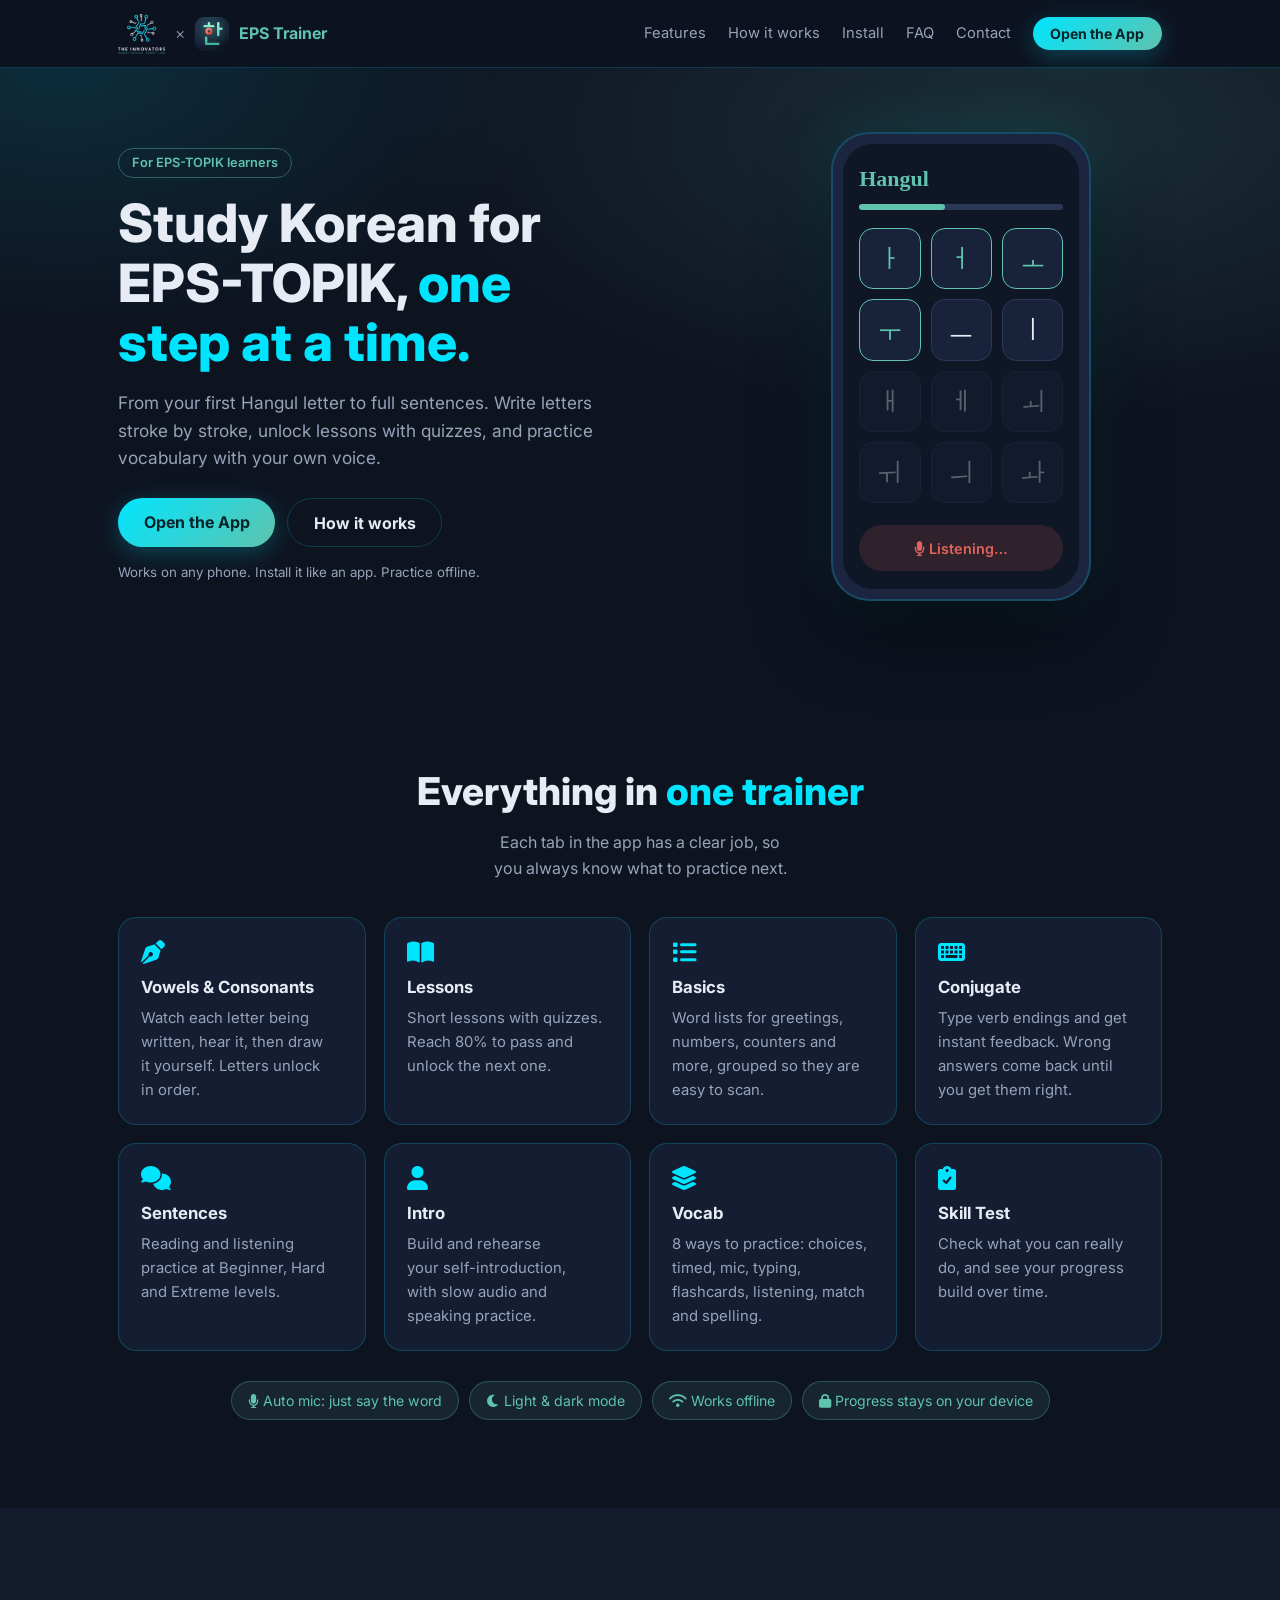
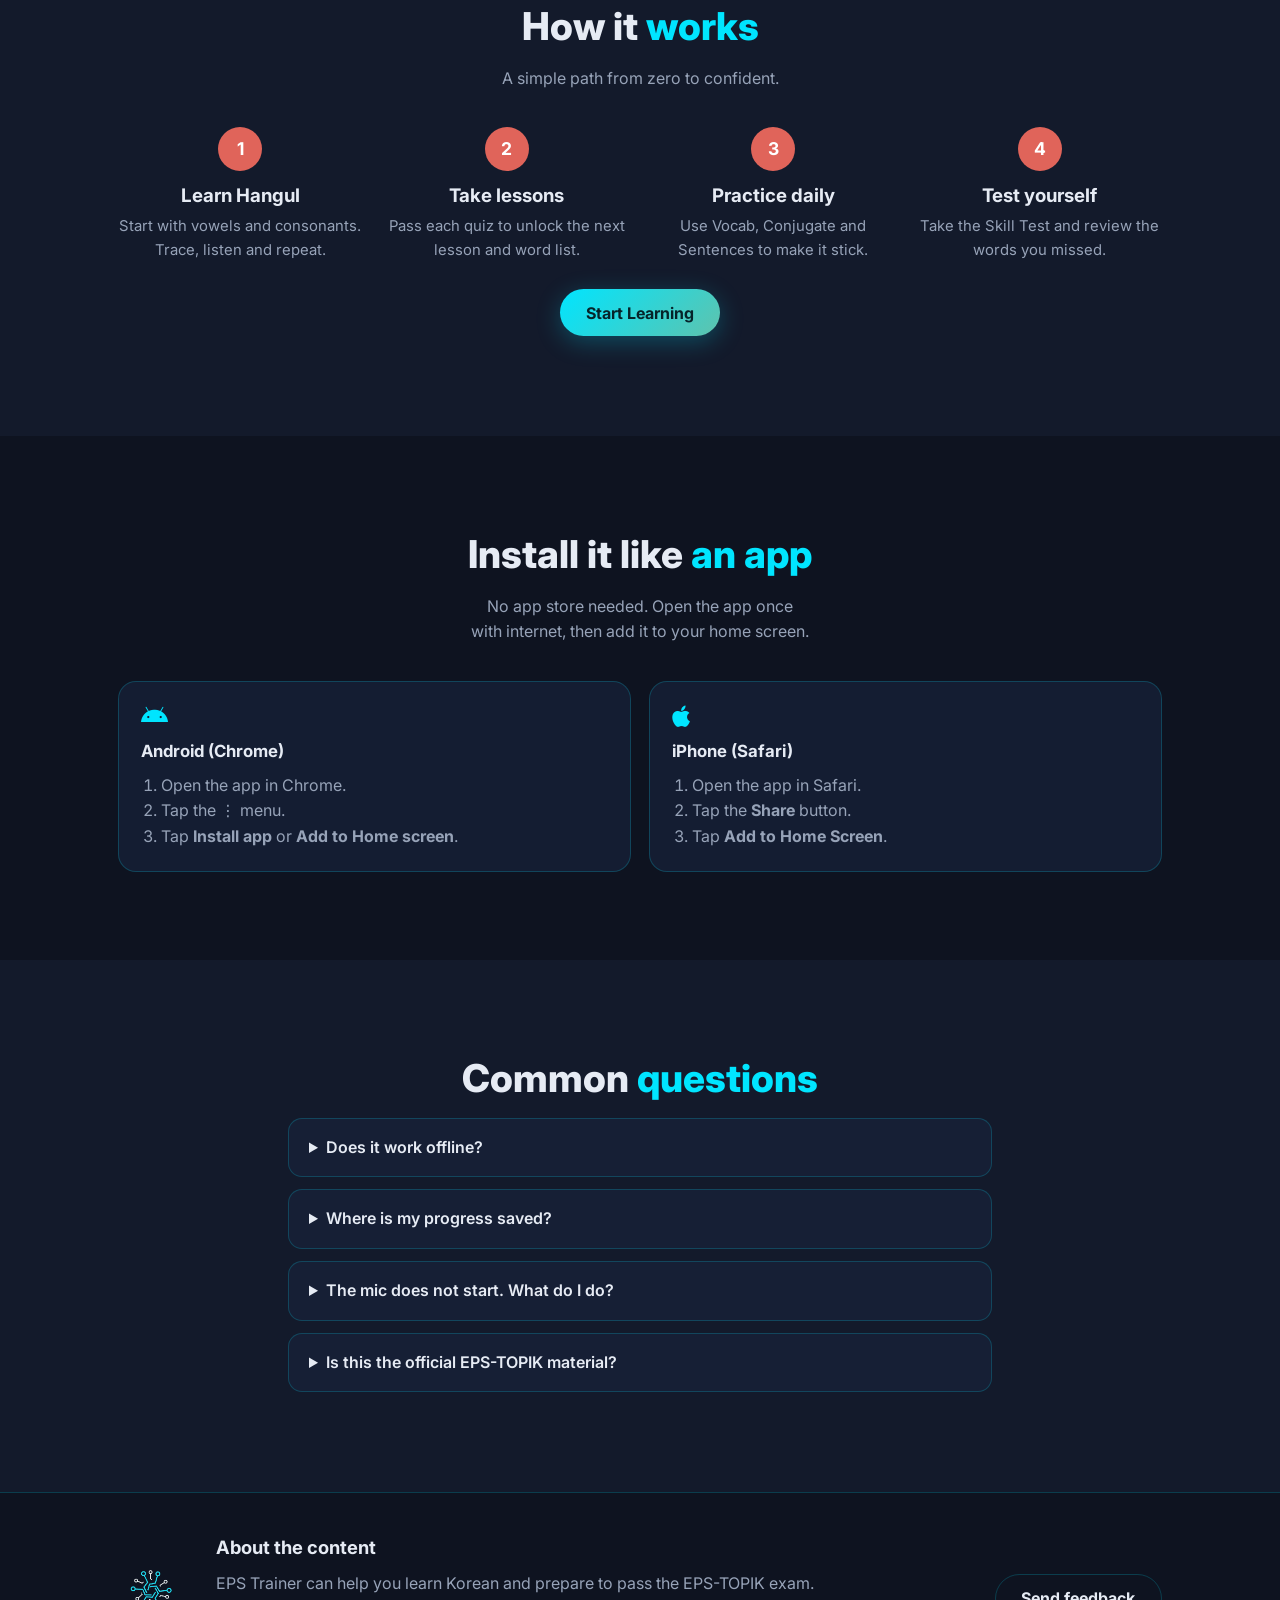
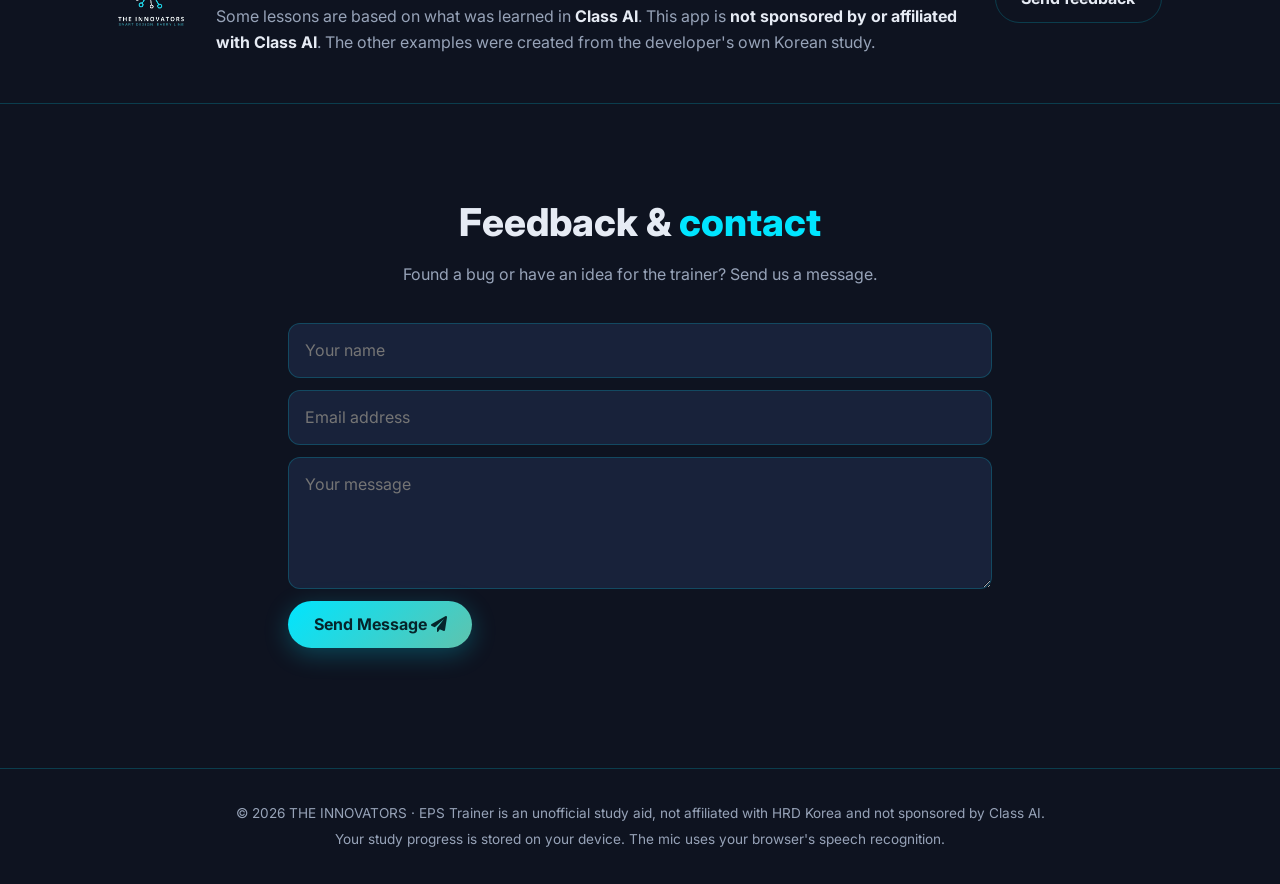
==== commit 6b292bb4: "Add files via upload" ====
--- a/index.html
+++ b/index.html
@@ -2,2733 +2,115 @@
 <html lang="en">
 <head>
 <meta charset="utf-8">
-<meta name="viewport" content="width=device-width, initial-scale=1, viewport-fit=cover, interactive-widget=resizes-content">
-<title>EPS-TOPIK Trainer · Hangul</title>
-<link rel="preconnect" href="https://fonts.googleapis.com">
-<link href="https://fonts.googleapis.com/css2?family=Noto+Serif+KR:wght@500;700&family=Noto+Sans+KR:wght@400;500;700&display=swap" rel="stylesheet">
-<style>
-:root{--paper:#e9eee8;--card:#f6f8f4;--ink:#19243b;--mute:#5d6a7e;--line:#c9d3ca;--jade:#2f7f6f;--seal:#b4352b;--ghost:#c3cdc6;color-scheme:light;
---serif:"Noto Serif KR","Batang",serif;--sans:"Noto Sans KR",system-ui,-apple-system,"Segoe UI",sans-serif;
-box-sizing:border-box;padding-top:env(safe-area-inset-top,0px);padding-bottom:env(safe-area-inset-bottom,0px)}
-@media (prefers-color-scheme:dark){:root:not([data-theme="light"]){--paper:#0f1626;--card:#18223a;--ink:#e6ebe4;--mute:#97a3b8;--line:#2b3957;--jade:#5fc3ad;--seal:#e0645a;--ghost:#33415f;color-scheme:dark}}
-:root[data-theme="dark"]{--paper:#0f1626;--card:#18223a;--ink:#e6ebe4;--mute:#97a3b8;--line:#2b3957;--jade:#5fc3ad;--seal:#e0645a;--ghost:#33415f;color-scheme:dark}
-*,*::before,*::after{box-sizing:inherit}
-#fx{position:fixed;inset:0;width:100%;height:100%;z-index:25;pointer-events:none}
-#seab{font:inherit}
-html{scroll-padding-top:env(safe-area-inset-top,0px)}
-body{margin:0;background:var(--paper);color:var(--ink);font:16px/1.55 var(--sans);-webkit-tap-highlight-color:transparent}
-body::before{content:"";position:fixed;inset:0 0 auto;height:env(safe-area-inset-top,0px);background:var(--paper);z-index:10}
-main{max-width:520px;margin:0 auto;padding:20px 16px 48px}
-.top{display:flex;justify-content:space-between;align-items:center;color:var(--mute);font-size:13px}
-.top button{font:inherit;color:inherit;background:none;border:1px solid var(--line);border-radius:99px;padding:4px 12px}.top{position:relative}.setp{position:absolute;right:0;top:calc(100% + 6px);z-index:30;min-width:210px;background:var(--card);color:var(--ink);border:1px solid var(--line);border-radius:12px;padding:6px 14px;box-shadow:0 6px 20px rgba(0,0,0,.18);font-size:14px}.setp[hidden]{display:none}.srow{display:flex;justify-content:space-between;align-items:center;gap:16px;padding:10px 0}.srow+.srow{border-top:1px solid var(--line)}.vlk{font-weight:600;font-family:inherit;font-size:inherit;color:var(--jade);background:none;border:0;padding:2px 0;cursor:pointer;text-align:left}.vlk::after{content:'›';margin-left:6px;opacity:.55}.gh2{background:var(--line);padding:10px 12px;border-bottom:0}.ghr{display:flex;justify-content:space-between;align-items:center;gap:10px}.ghr b{display:block;font:700 14px var(--sans);color:var(--ink)}.ghr small{display:block;font:400 12px var(--sans);color:var(--mute);margin-top:2px}.gend{padding:6px 0 22px;border-bottom:0}.gend .drawb{margin:0 0 4px}.gend .lnkc{margin-top:10px}.gth th{border-bottom:1px solid var(--line)}
-.tbl td.gsub{font:800 18px var(--sans);letter-spacing:.03em;text-transform:none;color:#2f5fb3;text-align:center!important;padding:20px 8px 10px;border-bottom:2px solid currentColor}
-.tbl td.gsub.ga{color:#b4631c}
-@media (prefers-color-scheme:dark){:root:not([data-theme="light"]) .tbl td.gsub{color:#8fb4ff}:root:not([data-theme="light"]) .tbl td.gsub.ga{color:#f2b26b}}
-:root[data-theme="dark"] .tbl td.gsub{color:#8fb4ff}
-:root[data-theme="dark"] .tbl td.gsub.ga{color:#f2b26b}
-.tbl.al:has(.gh2){table-layout:auto}
-.tbl.al:has(.gh2) td,.tbl.al:has(.gh2) th{padding:12px 8px}
-.tbl.al:has(.gh2) .kw{white-space:nowrap}
-.tbl.al:has(.gh2) td.rom{white-space:nowrap;font-size:13px;padding-left:10px;padding-right:2px}
-.tbl.al:has(.gh2) th.rom{padding-left:10px!important}
-.tbl.al:has(.gh2) td.gend{padding:18px 0 40px}
-.tbl.al:has(.gh2) th.rom{white-space:nowrap;font-size:11px;padding-left:2px;padding-right:2px}
-.tbl.al:has(.gh2) th,.tbl.al:has(.gh2) td.kw{padding-left:6px;padding-right:2px}
-.tbl.al:has(.gh2) td.en{font-size:14px;line-height:1.35}
-.tbl.al:has(.gh2) td:last-child{width:52px;padding-left:4px}
-.tbl td.gh2{padding:12px 14px}
-.tbl td.gh2 .ghr,.tbl td.gh2 .ghr span{display:block;text-align:left}
-.tbl td.gh2 small{display:block;margin-top:2px;text-align:left}
-.tbl td.gend{padding:18px 0 34px;border-bottom:0}
-.tbl td.gend .drawb{margin-top:0}
-.tbl td.gend .lnkc{margin-top:12px}.glk{flex:0 0 auto;font:600 12px var(--sans);padding:6px 12px;border:1px solid var(--jade);border-radius:99px;background:var(--card);color:var(--jade);white-space:nowrap;cursor:pointer}.glk:hover{background:var(--jade);color:var(--paper)}.lnkc{display:flex;justify-content:space-between;align-items:center;gap:12px;width:100%;margin:18px 0 0;padding:12px 14px;background:var(--card);border:1px solid var(--line);border-left:4px solid var(--jade);border-radius:6px;color:var(--ink);text-align:left;font:inherit;cursor:pointer}.lnkc:hover{border-color:var(--jade)}.lnkc small{display:block;font:700 10.5px var(--sans);letter-spacing:.08em;text-transform:uppercase;color:var(--mute);margin-bottom:2px}.lnkc b{font:600 16px var(--sans)}.lnkg{font-size:26px;line-height:1;color:var(--jade)}.top .sw2{width:44px;height:24px;padding:0;position:relative;border:0;border-radius:99px;background:var(--line)}.sw2::after{content:'';position:absolute;top:3px;left:3px;width:18px;height:18px;border-radius:50%;background:#fff;transition:left .15s}.top .sw2[aria-checked=true]{background:var(--jade)}.sw2[aria-checked=true]::after{left:23px}:root.norom .rom,:root.norom .bx .rm{display:none!important}
-h1{font:700 44px/1.1 var(--serif);margin:18px 0 4px;letter-spacing:-.01em}
-.sub{margin:0 0 18px;color:var(--mute);max-width:34ch}
-.bar{height:6px;background:var(--line);border-radius:9px;overflow:hidden}
-.bar i{display:block;height:100%;width:0;background:var(--jade);transition:width .5s}
-.cnt{font-size:13px;color:var(--mute);margin:6px 0 18px}
-.tabs{display:flex;gap:6px;margin-bottom:6px;border-bottom:1px solid var(--line);position:sticky;top:env(safe-area-inset-top,0px);z-index:5;background:var(--paper);padding-top:4px}
-.tabs button{flex:1;font:500 15px var(--sans);color:var(--mute);background:none;border:0;border-bottom:3px solid transparent;padding:10px 0;margin-bottom:-1px}
-.tabs button[aria-selected=true]{color:var(--ink);border-color:var(--seal)}
-h2{font:700 17px var(--serif);margin:24px 0 4px}
-.note{font-size:13px;color:var(--mute);margin:0 0 10px}
-.grid{display:grid;grid-template-columns:repeat(4,1fr);gap:8px}
-.cell{position:relative;aspect-ratio:1;background:var(--card);border:1px solid var(--line);border-radius:6px;font:500 34px var(--serif);color:var(--ink);display:flex;flex-direction:column;align-items:center;justify-content:center;padding:0}
-.cell small{font:400 12px var(--sans);color:var(--mute);margin-top:2px}
-.cell.done{border-color:var(--jade)}.cell .nwb{position:absolute;top:3px;left:3px;margin:0;padding:1px 5px;font-size:8px;line-height:1.2;pointer-events:none}.sgc .nwb{font-size:9px;padding:1px 6px}
-.cell.done::after{content:"✓";position:absolute;top:4px;right:5px;width:16px;height:16px;border-radius:50%;background:var(--seal);color:#fff;font:700 10px/16px var(--sans);text-align:center}
-.cell:active{transform:scale(.96)}
-.cell:disabled{opacity:.45}
-.cell:disabled:active{transform:none}
-button:focus-visible{outline:2px solid var(--jade);outline-offset:2px}
-.sheet{position:fixed;inset:0;height:100vh;height:100dvh;overscroll-behavior:contain;-webkit-overflow-scrolling:touch;isolation:isolate;z-index:20;background:var(--paper);overflow:auto;padding:calc(12px + env(safe-area-inset-top,0px)) 16px calc(24px + env(safe-area-inset-bottom,0px));display:none}
-.sheet.open{display:block;animation:up .25s ease-out}
-@keyframes up{from{transform:translateY(24px);opacity:0}to{transform:none;opacity:1}}
-.sw{max-width:520px;margin:0 auto}
-.nav{display:flex;justify-content:space-between;align-items:center;margin-bottom:10px}
-.nav2{display:none}
-
-.nav button{font:500 15px var(--sans);color:var(--ink);background:var(--card);border:1px solid var(--line);border-radius:99px;padding:8px 16px}
-.pad{position:relative;background:var(--card);border:1px solid var(--line);border-radius:6px;aspect-ratio:1;width:100%}
-.pad svg{width:100%;height:100%;display:block}
-.g{stroke:var(--line);stroke-width:.8;stroke-dasharray:3 3;fill:none}
-.gh{fill:none;stroke:var(--ghost);stroke-width:7;stroke-linecap:round;stroke-linejoin:round}
-.st{fill:none;stroke:var(--ink);stroke-width:7;stroke-linecap:round;stroke-linejoin:round;stroke-dasharray:1;stroke-dashoffset:1;transition:stroke-dashoffset .7s ease-in-out}
-.st.on{stroke-dashoffset:0}
-.dot{fill:var(--seal);opacity:0;transition:opacity .2s}
-.dot.on{opacity:1}
-.dt{fill:#fff;font:700 6px var(--sans);text-anchor:middle;opacity:0}
-.dt.on{opacity:1}
-.step{text-align:center;color:var(--mute);font-size:14px;margin:10px 0 8px;min-height:22px}
-.row{display:flex;gap:8px}
-.row button{flex:1;font:500 15px var(--sans);color:var(--ink);background:var(--card);border:1px solid var(--line);border-radius:6px;padding:12px 4px}
-.row .main{background:var(--ink);color:var(--paper);border-color:var(--ink)}
-.name{display:flex;align-items:baseline;gap:12px;margin:18px 0 6px}
-.name b{font:700 46px/1 var(--serif)}
-.name span{font-size:22px;color:var(--jade);font-weight:700}
-.tbl{width:100%;border-collapse:collapse;margin:8px 0;font-size:15px}
-.hl{color:var(--seal)}
-.hb{position:relative;display:inline-block;line-height:1}.hb::after{content:attr(data-c);position:absolute;left:0;top:0;color:var(--seal);clip-path:inset(63% 0 0 0);pointer-events:none}
-.sy{position:relative;display:inline-block;line-height:1}
-.sy .ov{position:absolute;left:0;top:0;color:var(--seal);pointer-events:none}
-.ov-if{clip-path:inset(0 0 45% 0)}
-.ov-it{clip-path:inset(0 40% 0 0)}
-.ov-if2{clip-path:inset(0 0 58% 0)}
-.ov-it2{clip-path:inset(0 42% 40% 0)}
-.ov-vt{clip-path:inset(0 0 0 52%)}
-.ov-vf{clip-path:inset(45% 0 0 0)}
-.ov-vm{clip-path:polygon(0 45%,55% 45%,55% 0,100% 0,100% 100%,0 100%)}
-.ov-f{clip-path:inset(66% 0 0 0)}
-.ov-fh{clip-path:inset(53% 0 0 0)}
-.ov-fht{clip-path:inset(53% 45% 0 0)}
-.ov-fl{clip-path:inset(66% 50% 0 0)}
-.ov-fr{clip-path:inset(66% 0 0 50%)}
-.ov-fhl{clip-path:inset(53% 50% 0 0)}
-.tbl td,.tbl th{border-bottom:1px solid var(--line);padding:8px 4px;text-align:left;font-weight:400}
-.tbl th{color:var(--mute);font-size:13px}
-.tbl td:last-child{font-weight:700}
-.tip{font-size:14px;color:var(--mute);margin:8px 0}
-.tag{display:inline-block;font-size:12px;border:1px solid var(--line);border-radius:99px;padding:1px 8px;color:var(--mute);margin-right:6px}
-.parts{display:flex;gap:8px;margin:8px 0}
-.parts button{font:500 26px var(--serif);background:var(--card);border:1px solid var(--line);border-radius:6px;padding:6px 16px;color:var(--ink)}
-.learn{width:100%;margin-top:14px;font:700 16px var(--sans);padding:14px;border-radius:6px;border:1px solid var(--seal);background:none;color:var(--seal)}
-.learn.on{background:var(--seal);color:#fff}
-.drawb{width:100%;margin-top:8px;font:700 16px var(--sans);padding:14px;border-radius:6px;border:0;background:var(--jade);color:var(--paper)}
-.pad.draw,.pad.draw svg{touch-action:none;user-select:none;-webkit-user-select:none}
-.ul{fill:none;stroke:var(--jade);stroke-width:5;stroke-linecap:round;stroke-linejoin:round}
-:root{--hl:#fff0a6;--hlb:#dcc54e}
-@media (prefers-color-scheme:dark){:root:not([data-theme="light"]){--hl:#3a3413;--hlb:#74672a}}
-:root[data-theme="dark"]{--hl:#3a3413;--hlb:#74672a}
-.rule{background:var(--hl);border:1px solid var(--hlb);border-radius:6px;padding:14px;margin:12px 0;font-size:17px;line-height:1.5}
-.tm{display:flex;align-items:center;justify-content:space-between;gap:6px;margin-top:8px;overflow-x:auto;background:var(--card);border:1px solid var(--hlb);border-radius:8px;padding:10px 10px}.tm b{flex:none;white-space:nowrap;text-align:center;font:600 14px/1.3 var(--sans);color:var(--ink)}.tm b small{display:block;font:500 11px var(--sans);color:var(--mute);margin-bottom:3px}.tm u{flex:none;text-decoration:none;color:var(--mute);font-size:14px}
-.lt{font:700 30px/1.15 var(--serif);margin:8px 0}
-.qp{font:500 20px/1.4 var(--serif);margin:20px 0 14px}
-.kw{font:500 19px var(--serif);white-space:nowrap}
-.wl .kw{white-space:normal}
-.tbl .en{font-weight:400;color:var(--mute);font-size:14px}
-.al{table-layout:fixed;width:100%}.al td,.al th{vertical-align:middle;text-align:left}.al td:last-child,.al th:last-child{text-align:right}.al .kw{white-space:normal}
-.tbl th{text-align:left;font:600 12px var(--serif);color:var(--mute)}
-.pats{display:grid;grid-template-columns:repeat(2,1fr);gap:10px}.pc{background:var(--card);border:1px solid var(--line);border-radius:6px;padding:10px;text-align:center}.pn{font:700 13px var(--sans);color:var(--mute)}.pd{display:inline-flex;flex-direction:column;gap:3px;margin:8px 0}.pr{display:flex;gap:3px;justify-content:center}.pr.l{justify-content:flex-start}.pd b{min-width:34px;padding:6px 0;border:1.5px solid var(--ink);border-radius:3px;font:700 16px var(--sans);text-align:center}.pd b.v{border-color:var(--jade);color:var(--jade)}.pe{font:500 24px var(--serif)}.pe small{font:400 13px var(--sans);color:var(--mute)}
-.vg{display:grid;grid-template-columns:repeat(2,1fr);gap:8px}
-.vg button{font:500 18px var(--serif);background:var(--card);border:1px solid var(--line);border-radius:6px;padding:12px 4px;color:var(--ink)}
-.lc{display:flex;justify-content:space-between;align-items:center;width:100%;margin:0 0 8px;padding:14px;background:var(--card);border:1px solid var(--line);border-radius:6px;font:500 16px var(--sans);color:var(--ink);text-align:left}
-.lc:disabled,.lc.lk{opacity:.5}.nwb{font:700 10px var(--sans);font-style:normal;letter-spacing:.06em;color:#fff;background:var(--seal);border-radius:99px;padding:2px 7px;margin-left:6px;vertical-align:middle}#toast{position:fixed;left:12px;right:12px;top:calc(12px + env(safe-area-inset-top,0px));max-width:420px;margin:0 auto;z-index:100;padding:12px 14px;border-radius:8px;background:var(--ink);color:var(--paper);font:500 14px/1.5 var(--sans);box-shadow:0 4px 18px rgba(0,0,0,.3);opacity:0;transform:translateY(-24px);pointer-events:none;transition:.25s;touch-action:none;user-select:none;-webkit-user-select:none}#toast.on{opacity:1;transform:none;pointer-events:auto}.tabs button{position:relative}.tabs{gap:2px}.tabs button{font-size:11.5px}.tabs button[aria-selected=true]{border-color:transparent}.tind{position:absolute;left:0;bottom:-1px;height:3px;width:0;background:var(--seal);pointer-events:none;transition:transform .32s cubic-bezier(.22,.8,.3,1),width .32s cubic-bezier(.22,.8,.3,1)}.tind.nt{transition:none}.cjc{background:var(--card);border:1px solid var(--line);border-left:4px solid var(--jade);border-radius:6px;padding:12px 14px;margin:0 0 10px}.cjc.lk{opacity:.6}.cjh b{display:block;font:700 16px var(--sans)}.cjh small{display:block;color:var(--mute);font:400 12px var(--sans);margin:2px 0 10px}.cjc.lk .cjh small{margin-bottom:0}.cjq .drawb{margin:0}.bdg{position:absolute;top:2px;right:4px;min-width:18px;height:18px;padding:0 5px;border-radius:9px;background:var(--seal);color:#fff;font:700 11px/18px var(--sans);text-align:center;box-sizing:border-box}.bdg[hidden]{display:none}.tbtns{display:flex;gap:6px}#bell{position:relative}.top #bell,.top #gear{width:34px;height:34px;padding:0;display:inline-flex;align-items:center;justify-content:center;border-radius:50%;background:var(--card);border:1px solid var(--line);color:var(--ink);font-size:16px;line-height:1;transition:.2s}.top #bell:hover,.top #gear:hover{border-color:var(--jade);color:var(--jade)}.top #bell.has{color:var(--seal);border-color:var(--seal)}#bell svg{display:block;transform-origin:50% 8%}#bell.rg svg{animation:ring 1s ease-in-out 3}@keyframes ring{0%,100%{transform:rotate(0)}15%{transform:rotate(16deg)}30%{transform:rotate(-14deg)}45%{transform:rotate(10deg)}60%{transform:rotate(-8deg)}75%{transform:rotate(4deg)}}@media (prefers-reduced-motion:reduce){#bell.rg svg{animation:none}}#bell .bdg{top:-6px;right:-6px;min-width:20px;height:20px;line-height:16px;font-size:10px;border:2px solid var(--paper);box-shadow:0 1px 4px rgba(0,0,0,.25)}.nh{display:flex;align-items:center;gap:12px;margin:6px 0 2px}.nh .nb{width:46px;height:46px;flex:0 0 46px;border-radius:50%;background:var(--card);border:1px solid var(--line);display:flex;align-items:center;justify-content:center;color:var(--seal)}.nh .lt{margin:0}.nh .note{margin:2px 0 0}.chips{display:flex;gap:8px;margin:16px 0 2px}.chip{flex:1 1 0;background:var(--card);border:1px solid var(--line);border-radius:14px;padding:10px 12px}.chip b{display:block;font:700 24px/1.1 var(--serif);color:var(--ink)}.chip span{font:600 10px var(--sans);color:var(--mute);text-transform:uppercase;letter-spacing:.06em}.lgd{margin:20px 0 2px;font:700 11px var(--sans);letter-spacing:.08em;text-transform:uppercase;color:var(--mute)}.lgr{display:flex;gap:12px;align-items:center;position:relative;padding:12px;margin:8px 0;background:var(--card);border:1px solid var(--line);border-radius:14px;animation:lgin .35s both}.lgr .ic{width:42px;height:42px;flex:0 0 42px;border-radius:50%;display:flex;align-items:center;justify-content:center;font-size:19px}.lgr .t-ok{background:color-mix(in srgb,var(--jade) 16%,transparent);color:var(--jade)}.lgr .t-un{background:color-mix(in srgb,var(--seal) 17%,transparent);color:var(--seal)}.lgr .t-pa{background:color-mix(in srgb,var(--jade) 12%,transparent);color:var(--ink)}.lgr .t-no{background:rgba(120,130,150,.2);color:var(--mute)}.lgr .ic svg{display:block}.lc{position:relative}.pk{color:var(--jade);font:700 14px var(--sans)}.pk .ck{position:absolute;top:-7px;right:-6px;width:20px;height:20px;box-sizing:border-box;border-radius:50%;background:var(--jade);color:var(--paper);border:2px solid var(--paper);display:flex;align-items:center;justify-content:center}.pk svg{display:block}.lki{display:inline-flex;align-items:center;justify-content:center;border-radius:50%;background:rgba(120,130,150,.16);color:var(--mute);vertical-align:middle}.lki svg{vertical-align:0}.lc .st2 .lki{margin:-4px 0}.lgr .bd{flex:1 1 auto;min-width:0}.lgr .tp{font:700 10px var(--sans);letter-spacing:.07em;text-transform:uppercase;color:var(--mute)}.lgr .tx{font:600 15px/1.35 var(--sans);color:var(--ink);overflow-wrap:anywhere;margin:1px 0 2px}.lgr .tm{font:400 12px var(--sans);color:var(--mute)}.lgr.nw{border-color:var(--seal)}.lgr.nw::after{content:'';position:absolute;top:12px;right:12px;width:8px;height:8px;border-radius:50%;background:var(--seal)}.lge{text-align:center;color:var(--mute);margin:56px 0 24px}.lge .nb{margin:0 auto 12px;width:64px;height:64px;border-radius:50%;background:var(--card);border:1px solid var(--line);display:flex;align-items:center;justify-content:center}.clrb{display:block;margin:22px auto 8px;background:none;border:0;color:var(--mute);font:500 13px var(--sans);text-decoration:underline;padding:8px 14px}@keyframes lgin{from{opacity:0;transform:translateY(8px)}to{opacity:1;transform:none}}@media (prefers-reduced-motion:reduce){.lgr{animation:none}}.lc.p{border-color:var(--jade)}.lc .st2{font-size:13px;color:var(--mute);white-space:nowrap;flex:0 0 auto;margin-left:12px}.pk.f{color:var(--seal)}.pk.f .ck{background:var(--seal)}.lc>span:first-child{flex:1 1 auto;min-width:0}.lc:hover,.lc.last{border-color:#4c6ef5;box-shadow:inset 0 0 0 1px #4c6ef5;background:rgba(76,110,245,.14)}.lc.last .st2{color:#4c6ef5;font-weight:600}
-.qin{width:100%;font:500 28px var(--serif);padding:12px;border:1px solid var(--line);border-radius:6px;background:var(--card);color:var(--ink);text-align:center}
-.qin::placeholder{font-size:12px;color:#999}
-.fb{font-weight:700;margin:12px 0}.fb.ok{color:var(--jade)}.fb.no{color:var(--seal)}
-@media (prefers-reduced-motion:reduce){.st{transition:none}.sheet.open{animation:none}}
-.cmp{background:var(--card);border:1px solid var(--line);border-radius:8px;margin:0 0 14px;padding:0 14px}
-.cmp summary{cursor:pointer;font-weight:700;padding:12px 0;list-style:none}
-.cmp summary::-webkit-details-marker{display:none}
-.cmp summary:after{content:'▾';float:right;color:var(--mute)}
-.cmp[open] summary:after{content:'▴'}
-.cmp p{margin:0 0 10px;font-size:15px;line-height:1.5}
-.cmp table{width:100%;border-collapse:collapse;margin:6px 0 12px;font-size:15px;text-align:center}
-.cmp th,.cmp td{border:1px solid var(--line);padding:7px 4px}
-.cmp td b{font-family:'Noto Serif KR',serif;font-size:20px;font-weight:700}
-.cmp td small{display:block;color:var(--mute);font-size:12px}
-.sub{font-size:15px;margin:14px 0 4px;color:var(--mute)}h3.sub{max-width:none;font-size:14px}
-.vz{display:flex;flex-wrap:wrap;gap:6px;align-items:stretch;margin:6px 0 12px}
-.vz .a{align-self:center;color:var(--mute);font-size:18px;padding:0 2px}
-.bx{border-radius:10px;padding:8px 10px;text-align:center;font:600 18px/1.25 var(--serif);border:1px solid var(--line);flex:1 1 auto;min-width:56px}
-.bx small{display:block;font:600 11px/1.3 var(--sans);color:var(--mute);margin-top:3px}
-.bs{background:rgba(66,133,244,.18)}.bt{background:rgba(245,166,35,.22)}.bp{background:color-mix(in srgb,var(--jade) 22%,transparent)}.bo{background:rgba(224,100,90,.2)}.bv{background:rgba(155,89,182,.22)}
-.vl{font-size:12px;color:var(--mute);margin:12px 0 0;font-weight:700;letter-spacing:.04em}
-.pt{width:100%;border-collapse:collapse;margin:10px 0;text-align:center}
-.pt th{background:var(--line);padding:8px 6px;font-size:13px}.pt.sm th,.pt.sm td{padding:6px 3px;font-size:13px;line-height:1.3}.pt.sm b{font-size:inherit}
-.pt td{border:1px solid var(--line);padding:9px 6px;font:600 19px/1.3 var(--serif)}
-.pt td.l{font:700 14px var(--sans);text-align:left}
-.pt small{display:block;font:400 11px var(--sans);color:var(--mute)}
-.pt b{color:var(--seal)}
-.exr{display:grid;grid-template-columns:1fr auto;gap:2px 10px;align-items:center;border:1px solid var(--line);border-radius:12px;background:var(--card);padding:10px 12px;margin:8px 0}
-.exk{font:600 20px/1.45 var(--serif);word-break:keep-all}
-.exr button{grid-row:1/3;grid-column:2;width:40px;height:40px;border:1px solid var(--line);border-radius:99px;background:none;color:inherit;font-size:17px}
-.exm{font-size:13px;color:var(--mute)}
-.exe{font-weight:700;font-size:15px}
-.bk{background:rgba(110,140,155,.25)}
-.exr .vz{margin:0 0 4px}
-.bx .rm{display:block;font:500 12px/1.3 var(--sans);margin-top:2px}
-.vz{flex-wrap:nowrap;gap:4px}
-.bx{min-width:0;overflow-wrap:anywhere;padding:8px 4px}
-.vz .a{flex:0 0 auto;padding:0;font-size:14px}
-.exr .vz{grid-column:1/-1;grid-row:1;margin:0 0 6px}
-.exr .bx{font-size:16px;padding:6px 3px;flex:1 1 0}
-.exr .bx .rm{font-size:10px}
-.exr .bx small{font-size:10px}
-.exr .exe{grid-row:2;grid-column:1}
-.exr button{grid-row:2;grid-column:2;width:36px;height:36px;font-size:15px}
-.bx{min-width:min-content;overflow-wrap:normal;word-break:keep-all}
-.bx .rm,.bx small{overflow-wrap:anywhere}
-.exr .bx{flex:1 1 auto;font-size:15px}
-.pt th{font-size:15px}.pt.sm th,.pt.sm td{font-size:16px;line-height:1.35;padding:7px 3px}.pt td{padding:8px 3px}.pt td.l{font-size:15px}.pt small{font-size:13px}.pt{table-layout:fixed}.pt td,.pt th{overflow-wrap:anywhere}
-.exr .vz{flex-wrap:wrap;row-gap:6px}.exr .vz .alg{flex:0 0 100%;text-align:center;font-size:13px;padding:0}
-.exr .bx{font-size:17px}.exr .bx .rm,.exr .bx small{font-size:12.5px}.exr .exe{font-size:17px}.exr .vz .alg{font-size:15px}.tbl th,.gth th{font-size:13px}.tbl .en{font-size:15px}.ghr small{font-size:13px}.ghr b{font-size:15px}.lnkc small{font-size:12px}.lnkc b{font-size:17px}
-.gh{margin:16px 0 4px;font:600 14px var(--sans);color:var(--mute)}
-.qfs .vz{flex-wrap:wrap;row-gap:6px}
-.qfs .vz .alg{flex:0 0 100%;text-align:center;font-size:15px;padding:0}
-.qfs .bx{flex:1 1 auto;font-size:17px;padding:6px 4px}
-.qfs .bx .rm,.qfs .bx small{font-size:12.5px}
-.exr .sp2{grid-row:2;grid-column:2;display:flex;gap:6px}
-.exr .sp2 button{grid-row:auto;grid-column:auto;width:auto;height:36px;padding:0 12px;font-size:14px;white-space:nowrap}
-.exr.two{grid-template-columns:auto 1fr auto}
-.exr.two .exe{grid-column:2;grid-row:2;text-align:center}
-.exr.two button{grid-row:2;width:auto;height:36px;padding:0 10px;font-size:13px;white-space:nowrap}
-.exr.two button:nth-of-type(1){grid-column:1}
-.exr.two button:nth-of-type(2){grid-column:3}
-
-button.spk{display:inline-flex;align-items:center;justify-content:center;gap:6px;min-width:36px;height:36px;padding:0 12px;border:1px solid var(--jade);border-radius:99px;background:var(--card);color:var(--jade);font:600 13px var(--sans);white-space:nowrap;cursor:pointer;transition:background .15s,color .15s,transform .1s;-webkit-tap-highlight-color:transparent}
-button.spk.ic{width:36px;padding:0}
-button.spk:hover,button.spk.on{background:var(--jade);color:var(--card)}
-button.spk:active{transform:scale(.92)}
-.spi{width:18px;height:18px;vertical-align:-4px;flex:none;fill:none;stroke:currentColor;stroke-width:2;stroke-linecap:round;stroke-linejoin:round}
-.spi .b{fill:currentColor;stroke:none}
-.spk.on .w1{animation:spw 1s infinite}.spk.on .w2{animation:spw 1s .2s infinite}
-@keyframes spw{0%,100%{opacity:.3}50%{opacity:1}}
-.tbl td.sp{text-align:right;width:48px;font-weight:400}.tbl td.mn{font-weight:700}
-.br{background:rgba(242,178,107,.28)}
-.lc.sl{border-style:dashed}.lc.sl.on{border-style:solid;border-color:var(--jade);background:color-mix(in srgb,var(--jade) 14%,transparent)}.ck{display:inline-flex;align-items:center;justify-content:center;width:26px;height:26px;border:2px solid var(--line);border-radius:50%;font:700 14px var(--sans);color:#fff}.lc.on .ck{background:var(--jade);border-color:var(--jade)}
-.qsw{display:flex;gap:6px;margin:0 0 8px}.qsw button{flex:1;padding:8px 4px;border:1px solid var(--line);border-radius:99px;background:var(--card);color:var(--ink);font:600 13px var(--sans)}.qsw button.on{background:var(--jade);border-color:var(--jade);color:#fff}.qsw.w{flex-wrap:wrap}.qsw.w button{flex:1 1 30%}.qsw button.lk{opacity:.5}.cjl{font:700 12px var(--sans);color:var(--mute);margin:10px 0 4px;letter-spacing:.06em}.cjsel{width:100%;padding:10px;border:1px solid var(--line);border-radius:6px;background:var(--card);color:var(--ink);font:500 15px var(--sans);margin:0 0 8px}.cjp{margin:0 0 18px}.cjp .drawb{margin-top:10px}.cjh{display:flex;align-items:center;gap:8px;font:700 12px var(--sans);letter-spacing:.06em;text-transform:uppercase;color:var(--mute);margin:20px 0 9px}
-.cjh i{width:21px;height:21px;border-radius:50%;background:var(--jade);color:#fff;display:inline-grid;place-items:center;font:700 11px var(--sans);font-style:normal;letter-spacing:0}
-.cjt{display:grid;grid-template-columns:1fr 1fr;gap:8px;margin:0 0 4px}
-.cjt button{position:relative;display:flex;flex-direction:column;align-items:flex-start;gap:3px;padding:11px 13px 12px;border:1.5px solid var(--line);border-radius:14px;background:var(--card);color:var(--ink);text-align:left;font:inherit;transition:border-color .15s,background .15s}
-.cjt button b{font:700 14px/1.25 var(--sans)}
-.cjt button .ko{font:600 17px/1.2 var(--serif);color:var(--jade)}
-.cjt button .en{font:500 12px/1.3 var(--sans);color:var(--mute)}
-.cjt button.wide{grid-column:1/-1}
-.cjt button.on{border-color:var(--jade);background:color-mix(in srgb,var(--jade) 14%,transparent)}
-.cjt button.on::after{content:'✓';position:absolute;bottom:10px;right:11px;width:20px;height:20px;border-radius:50%;background:var(--jade);color:#fff;font:700 12px/20px var(--sans);text-align:center}
-.cjt button.lk,.cjs button.lk,.cjmx.lk{opacity:.45}
-.cjs{display:flex;gap:4px;padding:4px;background:var(--card);border:1.5px solid var(--line);border-radius:99px;margin:0 0 4px}
-.cjs button{flex:1;display:flex;flex-direction:column;align-items:center;gap:1px;padding:8px 6px;border:0;border-radius:99px;background:transparent;color:var(--ink);font:700 14px var(--sans)}
-.cjv{display:grid;grid-template-columns:repeat(4,minmax(0,1fr));gap:6px;padding:0;background:none;border:0;border-radius:0}.cjv:has(>button:last-child:nth-child(3)){grid-template-columns:repeat(3,minmax(0,1fr))}.cjv:has(>button:last-child:nth-child(2)){grid-template-columns:repeat(2,minmax(0,1fr))}.cjv:has(>button:last-child:nth-child(1)){grid-template-columns:1fr}
-.cjv button{width:100%;min-width:0;min-height:76px;flex:none;justify-content:center;gap:3px;padding:8px 3px;border:1.5px solid var(--line);border-radius:12px;background:var(--card);font-size:13px;line-height:1.2;text-align:center;word-break:keep-all}.cjv button.on{border-color:var(--jade)}.cjv button small{font-size:12px;line-height:1.2;text-align:center;white-space:normal;word-break:keep-all}
-.cjs button small{font:600 13px var(--serif);color:var(--jade)}
-.cjs button.on{background:var(--jade);color:#fff}
-.cjs button.on small{color:rgba(255,255,255,.88)}
-.cjf{margin:8px 0 2px 6px;padding:2px 0 2px 12px;border-left:3px solid var(--jade)}
-.cjf .cjl{margin:0 0 4px}
-.cjmx{display:flex;flex-direction:column;align-items:center;gap:1px;width:100%;margin:2px 0 0;padding:11px 14px;border:1.5px dashed var(--line);border-radius:14px;background:transparent;color:var(--ink);font:700 14px var(--sans)}
-.cjmx small{font:500 12px var(--sans);color:var(--mute)}
-.cjmx.on{border:1.5px solid var(--jade);background:color-mix(in srgb,var(--jade) 14%,transparent)}
-:root[data-theme=dark] .cjs button.on,:root[data-theme=dark] .cjt button.on::after{color:#0f1626}
-:root[data-theme=dark] .cjs button.on small{color:rgba(15,22,38,.8)}
-:root[data-theme=dark] .cjh i{color:#0f1626}
-.cjo{display:flex;flex-direction:column;gap:6px;margin:0 0 8px}.cjo button{display:flex;justify-content:space-between;align-items:center;gap:10px;width:100%;padding:11px 14px;background:var(--card);border:1px solid var(--line);border-radius:8px;color:var(--ink);font:500 14px/1.35 var(--sans);text-align:left}.cjo button small{font:600 12px var(--sans);color:var(--mute);white-space:nowrap}.cjo button.on{border-color:var(--jade);background:color-mix(in srgb,var(--jade) 14%,transparent)}.cjo button.on small{color:var(--jade)}
-.cjar{display:inline-block;width:8px;height:8px;margin:0 3px 3px 10px;border-right:2px solid var(--mute);border-bottom:2px solid var(--mute);transform:rotate(45deg);transition:transform .2s}
-.cjar.up{transform:rotate(-135deg);margin-bottom:-3px}
-.cjo button.on .cjar{border-color:var(--jade)}
-.cjgrp{display:flex;flex-direction:column;gap:6px;margin:0 0 4px 12px;padding-left:10px;border-left:2px solid var(--line)}
-.cjgrp:empty{display:none}
-.cjnum{width:100%;box-sizing:border-box;margin:8px 0 0;padding:11px 14px;background:var(--card);border:1px solid var(--line);border-radius:8px;color:var(--ink);font:500 15px var(--sans)}
-.cjnum:focus{outline:none;border-color:var(--jade)}
-.cjgrp.an{animation:cjin .22s ease-out}
-@keyframes cjin{from{opacity:0;transform:translateY(-6px)}to{opacity:1;transform:none}}
-
-.cfb-b{font:700 15px var(--sans);padding:10px 14px;border-radius:10px;background:var(--card);border:1px solid var(--line)}.cfb-b.ok{color:#fff;background:var(--jade);border-color:var(--jade)}.cfb-b.no{color:#fff;background:var(--seal);border-color:var(--seal)}
-.cfb{margin:14px 0 0}.cfb-a{text-align:center;padding:18px 0 6px}.cfb-a small{display:block;font:600 11px var(--sans);letter-spacing:.12em;color:var(--mute);text-transform:uppercase;margin-bottom:4px}.cfb-a b{font:500 34px/1.2 var(--serif);color:var(--ink)}
-.cfb-t{text-align:center;font:14px/1.5 var(--sans)}.cfb-t p{margin:4px 0}
-.cfb-r{background:var(--card);border:1px solid var(--line);border-radius:10px;padding:12px 14px;margin:14px 0;font:14px/1.6 var(--sans);color:var(--ink)}
-.cfb-l{border:1px solid var(--line);border-radius:10px;background:var(--card);overflow:hidden;margin:0 0 14px}.cfb-l>div{display:flex;justify-content:space-between;align-items:center;gap:10px;padding:10px 14px;border-top:1px solid var(--line)}.cfb-l>div:first-child{border-top:0}
-.cfb-l span{font:500 13px var(--sans);color:var(--mute)}.cfb-l b{font:500 19px var(--serif);color:var(--ink)}
-.cfb-l em{display:flex;flex-direction:column;align-items:flex-end;text-align:right;font-style:normal;gap:1px}
-.cfb-l em small{font:500 12px/1.3 var(--sans);color:var(--mute)}
-.cfb-l>div.on em small{color:var(--jade)}.cfb-l>div.on{box-shadow:inset 5px 0 0 var(--jade);background:color-mix(in srgb,var(--jade) 20%,transparent);background:color-mix(in srgb,var(--jade) 22%,var(--card))}.cfb-l>div.on span{color:var(--jade);font-weight:700}.cfb-l>div.on b{color:var(--jade);font-weight:700}
-.cfb-k{display:flex;gap:10px}.cfb-k .drawb{flex:1 1 0;min-width:0;height:50px;margin:0;padding:0 10px;font-size:16px;display:flex;align-items:center;justify-content:center;white-space:nowrap;overflow:hidden;text-overflow:ellipsis}
-.cjs button,.cjt button,.cjv button{position:relative}.cjs button .nwb,.cjt button .nwb,.cjv button .nwb{position:absolute;top:4px;right:8px;margin:0;padding:1px 5px;font-size:8px;line-height:1.2;letter-spacing:.04em;pointer-events:none}
-.mrb{display:block;margin:14px 0 0 auto;padding:7px 14px;border:1px solid var(--jade);border-radius:99px;background:none;color:var(--jade);font:600 13px var(--sans)}
-
-/* lesson layout: sticky nav + quiz button, readable headings, collapsible example groups */
-.sw .nav:has(+h1.lt),.sw>.nav:has(+.lgrid){position:sticky;top:0;z-index:6;background:var(--paper);margin:0 -16px 6px;padding:calc(12px + env(safe-area-inset-top,0px)) 16px 10px;border-bottom:1px solid var(--line)}
-.sheet:has(.sw h1.lt){padding-top:0}
-.sw h1.lt~.drawb[data-a=quiz]{position:sticky;bottom:calc(12px + env(safe-area-inset-bottom,0px));z-index:6;padding:16px;font-size:17px;border-radius:12px;box-shadow:0 0 14px 12px var(--paper),0 6px 16px color-mix(in srgb,var(--jade) 30%,transparent)}
-.sw h1.lt~h2{display:flex;align-items:center;gap:10px;margin:22px 0 8px;font-size:18px}
-.sw h1.lt~h2::before{content:'';flex:0 0 4px;height:18px;border-radius:2px;background:var(--jade)}
-.sw h1.lt~p{line-height:1.65}
-.sw h1.lt~.rule{margin:8px 0;border-left:4px solid var(--jade)}
-.sw .exl .exr{padding:8px 12px;margin:6px 0;border-radius:12px}
-.sw .tbl.al:has(.gh2) td:not(.gh2):not(.gsub):not(.gend),.sw .tbl.al:has(.gh2) th{padding-top:8px;padding-bottom:8px}
-.gcl{display:none!important}
-.gtl{cursor:pointer;-webkit-tap-highlight-color:transparent;transition:background .15s}
-.gtl:active{background:var(--hl)!important}
-.sw .exl h3.gh.gtl{display:flex;justify-content:space-between;align-items:center;margin:14px 0 6px;padding:11px 12px;border:1px solid var(--line);border-left:4px solid var(--mute);border-radius:12px;background:var(--card);color:var(--ink);font:700 16px var(--sans)}
-.sw .tbl td.gh2.gtl{background:var(--card);border-left:4px solid var(--mute);border-top:10px solid var(--paper);padding:12px 12px}
-.sw .tbl td.gh2.gtl .ghr b{font-size:16px}
-.gtl[data-o="1"]{border-left-color:var(--jade)!important}
-.gtg{float:right;order:2;display:flex;align-items:center;gap:8px;margin:2px 0 0 10px;font-style:normal}
-.gtg b{font:700 13px var(--sans);min-width:24px;text-align:center;padding:2px 8px;border-radius:99px;background:var(--paper);color:var(--mute);border:1px solid var(--line)}
-.gtg i{position:relative;width:28px;height:28px;border-radius:50%;background:var(--jade);flex:0 0 28px}
-.gtg i::after{content:'';position:absolute;left:10px;top:7px;width:6px;height:6px;border-right:2.5px solid #fff;border-bottom:2.5px solid #fff;transform:rotate(45deg);transition:transform .2s}
-.gtl[data-o="1"] .gtg i::after{transform:translateY(4px) rotate(-135deg)}
-.gall{display:block;margin:4px 0 0 auto;padding:6px 14px;border:1px solid var(--jade);border-radius:99px;background:none;color:var(--jade);font:600 13px var(--sans)}
-/* auto-hide bars + hide/show handle */
-.sw .nav:has(+h1.lt),.sw>.nav:has(+.lgrid){transition:transform .25s ease}
-.sw h1.lt~.drawb[data-a=quiz]{transition:transform .25s ease,opacity .25s ease,visibility .25s}
-.sheet.bh .sw .nav:has(+h1.lt),.sheet.bh .sw>.nav:has(+.lgrid){transform:translateY(-120%);pointer-events:none}
-.sheet.bh .sw h1.lt~.drawb[data-a=quiz]{transform:translateY(20px);opacity:0;visibility:hidden;pointer-events:none}
-.bhb{position:fixed;right:14px;bottom:calc(16px + env(safe-area-inset-bottom,0px));z-index:7;display:flex;align-items:center;gap:7px;padding:8px 13px 8px 15px;border-radius:99px;border:1px solid var(--line);background:var(--card);color:var(--ink);font:600 13px var(--sans);box-shadow:0 4px 14px rgba(0,0,0,.18);transition:bottom .25s ease}
-.bhb[hidden]{display:none}
-.bhb[data-q="1"]{bottom:calc(84px + env(safe-area-inset-bottom,0px))}
-.sheet.bh .bhb[data-q="1"]{bottom:calc(16px + env(safe-area-inset-bottom,0px))}
-.bhb i{width:7px;height:7px;border-right:2.5px solid var(--jade);border-bottom:2.5px solid var(--jade);transform:translateY(-2px) rotate(45deg);transition:transform .2s}
-.bhb.up i{transform:translateY(2px) rotate(-135deg)}
-/* continue card (next to progress) */
-.lcont{display:flex;align-items:center;justify-content:space-between;gap:12px;width:100%;margin:0 0 14px;padding:11px 14px;border:0;border-radius:14px;background:var(--jade);color:var(--paper);text-align:left;box-shadow:0 4px 14px color-mix(in srgb,var(--jade) 28%,transparent)}
-.lcont[hidden]{display:none}
-.lcont small{display:block;font:700 11px var(--sans);letter-spacing:.08em;text-transform:uppercase;opacity:.85}
-.lcont b{display:block;font:700 18px/1.3 var(--serif);margin-top:1px}
-.lcont i{flex:0 0 32px;height:32px;border-radius:50%;background:rgba(255,255,255,.22);position:relative}
-.lcont i::after{content:'';position:absolute;left:10px;top:10px;width:7px;height:7px;border-right:2.5px solid #fff;border-bottom:2.5px solid #fff;transform:rotate(-45deg)}
-
-.pbox{background:var(--card);border:1px solid var(--line);border-radius:14px;padding:14px;margin:0 0 14px}
-.pbox .cnt{margin:8px 0 0}
-.pbox .lcont{margin:12px 0 0;box-shadow:none}
-
-/* tabs: segmented, easier to notice */
-.tabs{background:var(--card);border:1px solid var(--line);border-radius:14px;padding:4px;gap:2px;margin:10px 0 12px;box-shadow:-16px 0 0 var(--paper),16px 0 0 var(--paper)}
-.tabs button{z-index:1;border:0;border-radius:10px;margin:0;padding:10px 0;font:600 12px var(--sans);color:var(--ink)}
-.tabs button[aria-selected=true]{color:#fff;border-color:transparent}
-.tind{top:4px;bottom:auto;height:calc(100% - 8px);border-radius:10px;background:var(--jade);z-index:0}
-
-.tabs button{flex:1 1 auto;padding:10px 6px;white-space:nowrap}
-.top{z-index:6}
-.tabs{display:none!important}.top #menu{width:34px;height:34px;padding:0;display:inline-flex;align-items:center;justify-content:center;border-radius:50%;background:var(--card);border:1px solid var(--line);color:var(--ink)}.top #menu:hover{border-color:var(--jade);color:var(--jade)}#menup{padding:6px}.mi{display:block;width:100%;text-align:left;padding:11px 12px;border:0;border-radius:8px;background:none;color:var(--ink);font:600 15px var(--sans)}.mi[aria-current=true]{background:var(--seal);color:#fff}#dots{display:flex;justify-content:center;gap:8px;margin:2px 0 6px}#dots i{width:7px;height:7px;border-radius:50%;background:var(--line);transition:.25s}#dots i.on{width:20px;border-radius:4px;background:var(--seal)}#hdr{position:sticky;top:env(safe-area-inset-top,0px);z-index:9;background:var(--paper);padding:6px 0 2px}#dots i.nw{background:var(--seal);animation:dpl 1.4s ease-in-out infinite}@keyframes dpl{0%,100%{transform:scale(1)}50%{transform:scale(1.6)}}@media (prefers-reduced-motion:reduce){#dots i.nw{animation:none}}.top #menu{position:relative}#menu.hasnew::after{content:'';position:absolute;top:-2px;right:-2px;width:11px;height:11px;border-radius:50%;background:var(--seal);border:2px solid var(--paper)}.mi .mb{float:right;min-width:18px;height:18px;padding:0 5px;border-radius:9px;background:var(--seal);color:#fff;font:700 11px/18px var(--sans);text-align:center;box-sizing:border-box}.mi .mb[hidden]{display:none}
-/* modern menu + dots */
-.top #menu{transition:.2s}.top #menu[aria-expanded=true]{background:var(--jade);border-color:var(--jade);color:var(--paper)}.top #menu:active,.top #gear:active,.top #bell:active{transform:scale(.92)}
-#menup{min-width:200px;padding:8px;border-radius:18px;border:1px solid var(--line);background:color-mix(in srgb,var(--card) 92%,transparent);-webkit-backdrop-filter:blur(14px);backdrop-filter:blur(14px);box-shadow:0 12px 32px rgba(15,22,38,.22),0 2px 6px rgba(15,22,38,.1);transform-origin:top right;animation:mpop .18s cubic-bezier(.22,.8,.3,1)}
-@keyframes mpop{from{opacity:0;transform:translateY(-6px) scale(.96)}to{opacity:1;transform:none}}
-.mi{display:flex;align-items:center;gap:10px;padding:12px 14px;border-radius:12px;font:600 15px var(--sans);color:var(--ink);transition:background .15s,color .15s}
-.mi::before{content:"";width:8px;height:8px;border-radius:50%;background:var(--line);flex:0 0 8px;transition:.2s}
-.mi:hover{background:color-mix(in srgb,var(--jade) 12%,transparent)}
-.mi[aria-current=true]{background:color-mix(in srgb,var(--jade) 18%,transparent);color:var(--jade)}
-.mi[aria-current=true]::before{background:var(--jade);box-shadow:0 0 0 3px color-mix(in srgb,var(--jade) 25%,transparent)}
-#dots{gap:7px;margin:4px 0 10px}
-#dots i{width:7px;height:7px;background:color-mix(in srgb,var(--mute) 35%,transparent);transition:width .3s cubic-bezier(.22,.8,.3,1),background .3s}
-#dots i.on{width:24px;border-radius:99px;background:linear-gradient(90deg,var(--jade),var(--g2));box-shadow:0 1px 6px color-mix(in srgb,var(--jade) 45%,transparent)}
-@media (prefers-reduced-motion:reduce){#menup{animation:none}}
-
-/* modern toast + notifications */
-#toast{padding:14px 16px 14px 18px;border-radius:18px;background:color-mix(in srgb,var(--card) 94%,transparent);-webkit-backdrop-filter:blur(16px);backdrop-filter:blur(16px);color:var(--ink);border:1px solid var(--line);box-shadow:0 14px 36px rgba(15,22,38,.25),0 2px 6px rgba(15,22,38,.1);font:500 14px/1.5 var(--sans);position:fixed;overflow:hidden}
-#toast::before{content:"";position:absolute;left:0;top:0;bottom:0;width:5px;background:linear-gradient(var(--jade),var(--g2))}
-#toast b{color:var(--jade)}
-.nh{padding:14px;margin:8px 0 2px;border-radius:20px;background:linear-gradient(135deg,color-mix(in srgb,var(--jade) 16%,var(--card)),var(--card));border:1px solid var(--line)}
-.nh .nb{background:var(--paper);border-color:color-mix(in srgb,var(--jade) 40%,var(--line));color:var(--jade);box-shadow:0 2px 10px color-mix(in srgb,var(--jade) 25%,transparent)}
-.chips{gap:10px;margin:14px 0 4px}
-.chip{border-radius:16px;padding:12px;text-align:left;box-shadow:0 1px 3px rgba(15,22,38,.06)}
-.chip b{background:linear-gradient(90deg,var(--jade),var(--g2));-webkit-background-clip:text;background-clip:text;color:transparent;-webkit-text-fill-color:transparent}
-.lgd{margin:22px 4px 4px}
-.lgr{border-radius:18px;padding:13px 14px;box-shadow:0 1px 3px rgba(15,22,38,.06);transition:transform .15s,border-color .15s}
-.lgr:active{transform:scale(.985)}
-.lgr.nw{border-color:color-mix(in srgb,var(--seal) 55%,var(--line));background:linear-gradient(90deg,color-mix(in srgb,var(--seal) 8%,var(--card)),var(--card))}
-.lgr.nw::after{box-shadow:0 0 0 4px color-mix(in srgb,var(--seal) 22%,transparent)}
-.lgr .ic{border-radius:14px}
-.mrb{border-radius:99px;font-weight:600}
-.clrb{color:var(--mute);text-decoration:none;border:1px solid var(--line);border-radius:99px;padding:9px 18px;background:var(--card)}
-.lge{margin:48px 0 24px}.lge .nb{background:linear-gradient(135deg,color-mix(in srgb,var(--jade) 18%,var(--card)),var(--card));color:var(--jade)}
-.sw .nav:has(+.nh){position:sticky;top:0;z-index:6;background:color-mix(in srgb,var(--paper) 88%,transparent);-webkit-backdrop-filter:blur(12px);backdrop-filter:blur(12px);margin:0 -16px 6px;padding:calc(12px + env(safe-area-inset-top,0px)) 16px 10px;border-bottom:1px solid var(--line)}
-.nav #close{font-size:0;line-height:0;min-width:34px;height:34px;padding:0 14px 0 11px;gap:8px;display:inline-flex;align-items:center;justify-content:center;border-radius:99px;background:var(--card);border:1px solid var(--line);color:var(--ink);transition:.2s}
-.nav #close::before{content:"";transform:scaleX(-1);width:18px;height:18px;background:currentColor;-webkit-mask:url("data:image/svg+xml,%3Csvg xmlns='http://www.w3.org/2000/svg' viewBox='0 0 24 24' fill='none' stroke='black' stroke-width='1.8' stroke-linecap='round' stroke-linejoin='round'%3E%3Cpath d='M9 21H5a2 2 0 0 1-2-2V5a2 2 0 0 1 2-2h4M16 17l5-5-5-5M21 12H9'/%3E%3C/svg%3E") center/contain no-repeat;mask:url("data:image/svg+xml,%3Csvg xmlns='http://www.w3.org/2000/svg' viewBox='0 0 24 24' fill='none' stroke='black' stroke-width='1.8' stroke-linecap='round' stroke-linejoin='round'%3E%3Cpath d='M9 21H5a2 2 0 0 1-2-2V5a2 2 0 0 1 2-2h4M16 17l5-5-5-5M21 12H9'/%3E%3C/svg%3E") center/contain no-repeat}
-.nav #close::after{content:"Back";font:600 14px/1 var(--sans)}.nav:has(#prev) #close::after{content:"Close"}
-.nav #close:hover{border-color:var(--jade);color:var(--jade)}
-.nav #close:active{transform:scale(.92);border-color:var(--jade);color:var(--jade)}
-
-/* modern lesson + basics lists */
-#list h3.sub{display:flex;align-items:center;gap:10px;margin:26px 2px 10px;font:700 12px var(--sans);letter-spacing:.09em;text-transform:uppercase;color:var(--jade)}
-#list h3.sub::before{content:"";width:4px;height:16px;border-radius:2px;background:linear-gradient(var(--jade),var(--g2));flex:0 0 4px}
-#list h3.sub::after{content:"";flex:1;height:1px;background:var(--line);order:1}
-#list h3.sub .gtg{order:2}
-#list .lc{padding:12px 14px;margin:0 0 10px;border-radius:16px;box-shadow:0 1px 3px rgba(15,22,38,.06);font:600 15px/1.35 var(--sans);transition:transform .15s,border-color .2s,background .2s,box-shadow .2s}
-#list .lc:active{transform:scale(.985)}
-#list .lc>span:first-child{display:flex;align-items:center;gap:12px}
-#list .lc>span:first-child b{flex:0 0 auto;min-width:44px;text-align:center;padding:5px 8px;border-radius:10px;background:color-mix(in srgb,var(--jade) 14%,var(--paper));color:var(--jade);font:700 12px var(--sans)}
-#list .lc.p>span:first-child b{background:var(--jade);color:var(--paper)}
-#list .lc.lk>span:first-child b{background:var(--paper);color:var(--mute)}
-#list .lc.p{border-color:color-mix(in srgb,var(--jade) 55%,var(--line))}
-#list .lc:hover,#list .lc.last{border-color:var(--jade);box-shadow:0 0 0 1px var(--jade),0 4px 14px color-mix(in srgb,var(--jade) 20%,transparent);background:color-mix(in srgb,var(--jade) 9%,var(--card))}
-#list .lc.last .st2{color:var(--jade)}
-#list .lc .st2{margin-left:10px}
-#list .lc .st2:not(:has(svg)){padding:5px 12px;border-radius:99px;background:color-mix(in srgb,var(--jade) 12%,transparent);color:var(--jade);font-weight:700;font-size:12px}
-#list .lc.lk{opacity:.55;box-shadow:none}
-#list .lc .tt{min-width:0;overflow-wrap:break-word;word-break:normal;line-height:1.35}
-#list .lc .rng{display:block;margin-top:3px;font:500 12px var(--sans);color:var(--mute);white-space:nowrap}
-.lt .rng{display:block;margin-top:6px;font:500 14px var(--sans);color:var(--mute);white-space:nowrap}
-
-/* modern lesson + quiz inside */
-.sw h1.lt{font-size:29px;line-height:1.2;letter-spacing:-.01em;margin:14px 0 10px}
-.sw .nav .note{font:700 12px var(--sans);letter-spacing:.07em;text-transform:uppercase;color:var(--jade);background:color-mix(in srgb,var(--jade) 13%,var(--card));padding:6px 12px;border-radius:99px;margin:0}
-.sw h1.lt~.rule{padding:16px 18px;margin:10px 0 6px;border-radius:20px;border:1px solid color-mix(in srgb,var(--jade) 35%,var(--line));border-left:1px solid color-mix(in srgb,var(--jade) 35%,var(--line));background:linear-gradient(135deg,color-mix(in srgb,var(--jade) 16%,var(--card)),var(--card));color:var(--ink);font-size:17px;line-height:1.55;box-shadow:0 4px 16px color-mix(in srgb,var(--jade) 14%,transparent)}
-.sw h1.lt~h2{margin:26px 0 10px;font:700 12px var(--sans);letter-spacing:.09em;text-transform:uppercase;color:var(--jade)}
-.sw h1.lt~h2::before{width:4px;height:16px;flex:0 0 4px;background:linear-gradient(var(--jade),var(--g2))}
-.sw h1.lt~h2::after{content:"";flex:1;height:1px;background:var(--line)}
-.sw h1.lt~p{font-size:16px;line-height:1.7}
-.sw .tbl{border-collapse:separate;border-spacing:0;border:1px solid var(--line);border-radius:18px;overflow:hidden;background:var(--card);box-shadow:0 1px 3px rgba(15,22,38,.06)}
-.sw .tbl th{background:color-mix(in srgb,var(--jade) 9%,var(--card));padding:10px 8px;text-transform:uppercase;letter-spacing:.06em;font:700 11px var(--sans)}
-.sw .tbl tr:last-child td{border-bottom:0}
-.sw .tbl td:first-child,.sw .tbl th:first-child{padding-left:14px}
-.sw .tbl td:last-child,.sw .tbl th:last-child{padding-right:12px}
-.sw .exl .exr{background:var(--card);border:1px solid var(--line);border-radius:16px;box-shadow:0 1px 3px rgba(15,22,38,.06)}
-.sw button[data-say]{width:34px;height:34px;padding:0;border-radius:50%;border:1px solid var(--line);background:var(--paper);font-size:15px;line-height:1;transition:.2s}
-.sw button[data-say]:active{transform:scale(.9);border-color:var(--jade)}
-.sw .exr.two{column-gap:6px}
-.sw .exr.two button[data-say]{width:auto;min-width:36px;height:36px;padding:0 9px;border-radius:99px;font-size:12.5px;white-space:nowrap;display:inline-flex;align-items:center;justify-content:center;gap:5px}
-.sw .exr.two .exe{align-self:center;padding:0;line-height:1.25;font-size:16px;white-space:nowrap}
-@media(max-width:340px){.sw .exr.two{column-gap:4px}.sw .exr.two button[data-say]{padding:0 7px;font-size:12px;gap:4px}.sw .exr.two .exe{font-size:14.5px}}
-.sw .lnkc{border-radius:18px;border:1px solid var(--line);border-left:1px solid var(--line);box-shadow:0 1px 3px rgba(15,22,38,.06)}
-.sw .drawb{border-radius:16px;background:linear-gradient(135deg,var(--jade),var(--g2));letter-spacing:.01em;box-shadow:0 6px 18px color-mix(in srgb,var(--jade) 32%,transparent);transition:transform .15s}
-.sw .drawb:active{transform:scale(.97)}
-.sw .bar{height:8px;border-radius:99px;margin:6px 0 4px}
-.sw .bar i{border-radius:99px;background:linear-gradient(90deg,var(--jade),var(--g2))}
-.sw .qp{margin:22px 0 16px;padding:18px;border-radius:20px;background:var(--card);border:1px solid var(--line);box-shadow:0 1px 3px rgba(15,22,38,.06)}
-.sw .qin{border-radius:16px;border:1.5px solid var(--line);transition:.2s}
-.sw .qin:focus{outline:0;border-color:var(--jade);box-shadow:0 0 0 4px color-mix(in srgb,var(--jade) 20%,transparent)}
-.sw .fb{padding:12px 14px;border-radius:14px}
-.sw .fb.ok{background:color-mix(in srgb,var(--jade) 14%,var(--card));border:1px solid color-mix(in srgb,var(--jade) 40%,var(--line))}
-.sw .fb.no{background:color-mix(in srgb,var(--seal) 12%,var(--card));border:1px solid color-mix(in srgb,var(--seal) 40%,var(--line))}
-
-/* modern grouped examples (headers + counts) */
-.sw .tbl:has(.gh2){border:0;background:none;box-shadow:none;border-radius:0;overflow:visible;border-spacing:0 10px;margin:0}
-.sw .tbl td.gh2.gtl{background:var(--card);border:1px solid var(--line);border-left:4px solid color-mix(in srgb,var(--jade) 45%,var(--line));border-top:1px solid var(--line);border-radius:18px;padding:14px 14px;box-shadow:0 1px 3px rgba(15,22,38,.06);transition:background .15s,border-color .2s}
-.sw .tbl td.gh2.gtl[data-o="1"]{border-color:var(--jade);background:color-mix(in srgb,var(--jade) 8%,var(--card))}
-.sw .tbl td.gh2.gtl .ghr b{font-size:16px;line-height:1.35}
-.sw .tbl td.gh2.gtl .ghr small{color:var(--jade);font-weight:600}
-.sw .tbl:has(.gh2) td:not(.gh2):not(.gsub):not(.gend){background:var(--card)}
-.sw .exl h3.gh.gtl{border-radius:18px;border-left:4px solid color-mix(in srgb,var(--jade) 45%,var(--line));box-shadow:0 1px 3px rgba(15,22,38,.06)}
-.sw .exl h3.gh.gtl[data-o="1"]{border-color:var(--jade);background:color-mix(in srgb,var(--jade) 8%,var(--card))}
-.gtg b{background:color-mix(in srgb,var(--jade) 14%,var(--paper));color:var(--jade);border-color:color-mix(in srgb,var(--jade) 35%,var(--line))}
-.gtg i{box-shadow:0 2px 8px color-mix(in srgb,var(--jade) 35%,transparent)}
-.gall{border-radius:99px;font-weight:700}
-
-/* palette-matched verb / adjective / breakdown colors */
-.tbl td.gsub,:root[data-theme="dark"] .tbl td.gsub{color:var(--jade)}
-.tbl td.gsub.ga,:root[data-theme="dark"] .tbl td.gsub.ga{color:var(--seal)}
-@media (prefers-color-scheme:dark){:root:not([data-theme="light"]) .tbl td.gsub{color:var(--jade)}:root:not([data-theme="light"]) .tbl td.gsub.ga{color:var(--seal)}}
-.sw .tbl td.gsub{font:800 13px var(--sans);letter-spacing:.1em;text-transform:uppercase;border-bottom-width:2px}
-.bs{background:color-mix(in srgb,var(--jade) 15%,var(--card));border-color:color-mix(in srgb,var(--jade) 35%,var(--line))}
-.bt{background:color-mix(in srgb,var(--seal) 14%,var(--card));border-color:color-mix(in srgb,var(--seal) 35%,var(--line))}
-.bp{background:color-mix(in srgb,var(--jade) 32%,var(--card));border-color:var(--jade)}
-.bo{background:color-mix(in srgb,var(--seal) 28%,var(--card));border-color:var(--seal)}
-.bv{background:color-mix(in srgb,var(--ink) 9%,var(--card));border-color:var(--line)}
-.bx{border-radius:14px}
-.tbl td.gsub.ga,:root[data-theme="dark"] .tbl td.gsub.ga{color:var(--jade)}
-@media (prefers-color-scheme:dark){:root:not([data-theme="light"]) .tbl td.gsub.ga{color:var(--jade)}}
-.bs{background:color-mix(in srgb,var(--jade) 12%,var(--card));border-color:color-mix(in srgb,var(--jade) 30%,var(--line))}
-.bt{background:color-mix(in srgb,var(--jade) 22%,var(--card));border-color:color-mix(in srgb,var(--jade) 45%,var(--line))}
-.bp{background:color-mix(in srgb,var(--jade) 32%,var(--card));border-color:color-mix(in srgb,var(--jade) 60%,var(--line))}
-.bo{background:color-mix(in srgb,var(--jade) 42%,var(--card));border-color:var(--jade)}
-/* cleaner count + chevron */
-.gtg{gap:6px;align-items:center}
-.gtg b{min-width:0;height:auto;padding:3px 9px;border:0;border-radius:99px;background:color-mix(in srgb,var(--jade) 14%,transparent);color:var(--jade);font:700 12px/1.4 var(--sans)}
-.gtg i{width:26px;height:26px;flex:0 0 26px;background:transparent;box-shadow:none;border-radius:50%;transition:background .2s}
-.gtg i::after{left:8px;top:6px;width:8px;height:8px;border-right:2.5px solid var(--jade);border-bottom:2.5px solid var(--jade)}
-.gtl[data-o="1"] .gtg i::after{transform:translateY(4px) rotate(-135deg)}
-.gtl:active .gtg i{background:color-mix(in srgb,var(--jade) 14%,transparent)}
-.ghr b,.gtl{text-wrap:pretty}
-/* centered square count + arrow */
-.gtg{flex-direction:column;justify-content:center;align-items:center;gap:2px;width:60px;height:60px;box-sizing:border-box;padding:0;margin:0 0 0 10px;border:1.5px solid color-mix(in srgb,var(--jade) 45%,var(--line));border-radius:14px;background:color-mix(in srgb,var(--jade) 10%,var(--card));text-align:center}
-.gtg b{padding:0;background:none;border-radius:0;font:800 18px/1 var(--sans);min-width:0;color:var(--jade)}
-.gtg b::after{content:"words";display:block;margin-top:3px;font:600 10px/1 var(--sans);letter-spacing:.03em;color:var(--mute)}
-.gtg i{width:18px;height:10px;flex:0 0 10px;border-radius:0;background:none}
-.gtg i::after{left:5px;top:-1px;width:6px;height:6px;border-right:2.5px solid var(--jade);border-bottom:2.5px solid var(--jade)}
-.gtl[data-o="1"] .gtg i::after{transform:translateY(4px) rotate(-135deg)}
-.sw .tbl td.gh2.gtl{position:relative;padding-right:86px}
-.sw .tbl td.gh2.gtl .gtg{position:absolute;right:12px;top:50%;transform:translateY(-50%);float:none;margin:0}
-.sw .tbl td.gh2.gtl .ghr,.sw .tbl td.gh2.gtl .ghr span{min-height:36px}
-/* color presets (Settings > Color) */
-:root[data-grad="ocean"]{--jade:#2f6fb3;--g2:#38b6d8}
-@media (prefers-color-scheme:dark){:root[data-grad="ocean"]:not([data-theme="light"]){--jade:#6fa8ff;--g2:#7ad7f0}}
-:root[data-grad="ocean"][data-theme="dark"]{--jade:#6fa8ff;--g2:#7ad7f0}
-:root[data-grad="sunset"]{--jade:#c9651b;--g2:#e0645a}
-@media (prefers-color-scheme:dark){:root[data-grad="sunset"]:not([data-theme="light"]){--jade:#f2a65a;--g2:#f08c84}}
-:root[data-grad="sunset"][data-theme="dark"]{--jade:#f2a65a;--g2:#f08c84}
-:root[data-grad="violet"]{--jade:#6b4fd8;--g2:#d65db1}
-@media (prefers-color-scheme:dark){:root[data-grad="violet"]:not([data-theme="light"]){--jade:#a28cf5;--g2:#e58ccb}}
-:root[data-grad="violet"][data-theme="dark"]{--jade:#a28cf5;--g2:#e58ccb}
-
-:root{--g2:color-mix(in srgb,var(--jade) 60%,var(--seal))}
-:root[data-grad="off"]{--g2:var(--jade)}
-:root[data-grad="off"]{--jade:#3b4452}
-@media (prefers-color-scheme:dark){:root[data-grad="off"]:not([data-theme="light"]){--jade:#e6ebe4}}
-:root[data-grad="off"][data-theme="dark"]{--jade:#e6ebe4}
-:root[data-grad="off"][data-theme="dark"] .lcont i{background:rgba(15,22,38,.14)}
-:root[data-grad="off"][data-theme="dark"] .lcont i::after{border-color:var(--paper)}
-@media (prefers-color-scheme:dark){:root[data-grad="off"]:not([data-theme="light"]) .lcont i{background:rgba(15,22,38,.14)}:root[data-grad="off"]:not([data-theme="light"]) .lcont i::after{border-color:var(--paper)}}
-:root[data-grad="off"] .nh,:root[data-grad="off"] .lge .nb,:root[data-grad="off"] .sw h1.lt~.rule,:root[data-grad="off"] .lgr.nw{background:var(--card)}
-:root[data-grad="off"] .chip b{background:none;-webkit-text-fill-color:currentColor;color:var(--jade)}
-:root[data-grad="off"] #dots i.on,:root[data-grad="off"] .sw .drawb{box-shadow:none}
-#grb{font:inherit}
-/* render only what is on screen (lighter on low-end phones) */
-.cjc{content-visibility:auto;contain-intrinsic-size:auto 90px}
-/* anti-copy */
-.sbar{display:flex;gap:8px;align-items:stretch;margin:6px 0 10px}.sbar #lq,.sbar #wq{flex:1 1 auto;width:auto;min-width:0;margin:0}.xall{flex:0 0 auto;padding:0 12px;border:1px solid var(--line);border-radius:10px;background:var(--card);color:var(--ink);font:600 13px var(--sans);white-space:nowrap}
-.grp.c>.lc{display:none}.ghd{cursor:pointer}.gch{float:right;font:600 12px var(--sans);color:var(--mute)}#lq,#wq{width:100%;box-sizing:border-box;margin:6px 0 10px;padding:10px 12px;border:1px solid var(--line);border-radius:10px;background:var(--card);color:var(--ink);font:500 15px var(--sans)}
-html,body{overflow-x:clip;overscroll-behavior-x:none;touch-action:pan-y}
-html,body{-webkit-user-select:none;user-select:none;-webkit-touch-callout:none}input,textarea{-webkit-user-select:text;user-select:text}img,canvas,svg{-webkit-user-drag:none}@media print{body{display:none!important}}
-/* tablet + desktop layout (CSS only) */
-@media (min-width:700px){main{max-width:760px;padding-left:24px;padding-right:24px}.grid{grid-template-columns:repeat(6,1fr);gap:10px}.grp{display:grid;grid-template-columns:1fr 1fr;gap:10px}.grp>.lc{margin:0}.sheet{background:color-mix(in srgb,var(--ink) 7%,var(--paper))}.sw{max-width:640px;background:var(--paper);border-radius:16px;box-shadow:0 0 0 1px var(--line),0 8px 32px rgba(0,0,0,.08);min-height:calc(100dvh - 40px)}}
-@media (min-width:1100px){main{max-width:1040px}.grid{grid-template-columns:repeat(8,1fr)}.grp{grid-template-columns:repeat(3,1fr)}}
-/* NO-COLOR BOXES: delete this line to bring colors back */
-.bt,.bp,.bo,.bv,.bk,.bs{background:var(--card)!important;border-color:var(--line)!important}
-.br,.vz:not(:has(.br))>.bx.bs:not(:has(~:not(.bs))){background:rgba(242,178,107,.28)!important;border-color:rgba(242,178,107,.7)!important}
-/* sentences tab */
-.bc{background:rgba(120,130,150,.2)}
-.sg{--sgon:#fff;margin:0 0 28px}@media (prefers-color-scheme:dark){:root:not([data-theme="light"]) .sg{--sgon:var(--paper)}}:root[data-theme="dark"] .sg{--sgon:var(--paper)}.sg h2{margin:6px 0 4px}
-.sgnote{font:400 13px/1.5 var(--sans);color:var(--mute);margin:4px 0 8px}
-.sghow{background:var(--card);border:1px solid var(--line);border-radius:14px;margin:8px 0 12px;color:var(--ink);font:400 14px/1.5 var(--sans);overflow:hidden}
-.sghow summary{list-style:none;cursor:pointer;display:flex;align-items:center;gap:10px;padding:11px 14px;font-weight:600;min-height:44px}
-.sghow summary::-webkit-details-marker{display:none}
-.sghow summary::before{content:"?";flex:none;width:24px;height:24px;border-radius:50%;display:grid;place-items:center;font-size:13px;font-weight:700;color:var(--paper);background:linear-gradient(135deg,var(--jade),var(--g2))}
-.sghow summary::after{content:"";margin-left:auto;width:8px;height:8px;border-right:2px solid var(--mute);border-bottom:2px solid var(--mute);transform:rotate(45deg);transition:transform .2s}
-.sghow[open] summary::after{transform:rotate(-135deg)}
-.sghow ol{list-style:none;counter-reset:sh;margin:0;padding:2px 14px 12px}
-.sghow li{counter-increment:sh;display:flex;gap:10px;align-items:flex-start;margin:0;padding:8px 0;color:var(--mute);border-top:1px solid var(--line)}
-.sghow li::before{content:counter(sh);flex:none;width:24px;height:24px;border-radius:50%;display:grid;place-items:center;font-size:12px;font-weight:700;color:var(--paper);background:linear-gradient(135deg,var(--jade),var(--g2))}
-.sghow li b{color:var(--ink)}
-.sglab{font:700 11px var(--sans);letter-spacing:.08em;text-transform:uppercase;color:var(--mute);margin:16px 0 4px}
-.sgseg{display:flex;gap:3px;background:var(--card);border:1px solid var(--line);border-radius:14px;padding:3px}
-.sgseg button{flex:1;min-height:46px;border:0;border-radius:11px;background:none;color:var(--ink);font:700 14px var(--sans);padding:8px 6px}
-.sgseg button small{display:block;font:400 11px var(--sans);opacity:.8}
-.sgseg button[aria-pressed=true]{background:linear-gradient(90deg,var(--jade),var(--g2,var(--jade)));color:var(--sgon)}
-.sgc{display:flex;gap:10px;align-items:center;width:100%;text-align:left;background:var(--card);border:1px solid var(--line);border-radius:14px;padding:12px 14px;margin:8px 0;color:var(--ink);min-height:64px}
-.sgc>span:first-child{flex:1 1 auto;min-width:0}.sgc b{display:block;font:700 15px var(--sans)}
-.sgc small{display:block;font:400 12px/1.4 var(--sans);color:var(--mute);margin-top:2px}
-.sgc .sgwy{color:var(--mute)}.sgc.lk{opacity:.6}
-.sgc .st{flex:0 0 auto;display:flex;gap:5px;align-items:center;font-size:0;letter-spacing:0}.sgc .st i{width:26px;height:26px;border-radius:50%;display:inline-flex;align-items:center;justify-content:center;font-style:normal;background:rgba(120,130,150,.16);color:var(--mute)}.sgc .st i.on{background:color-mix(in srgb,var(--jade) 16%,transparent);color:var(--jade)}.sgc .st svg{display:block}.sgc b .lki{margin-right:7px;vertical-align:-3px}.sgc .sgwy svg{vertical-align:-3px;margin-right:2px}
-.inq #hdr,.inq #ph,.inq #ps,.inq .pbox,.inq #cnt,.inq #cont{display:none!important}
-.inq main{padding-top:max(14px,env(safe-area-inset-top))}
-.sgh{margin:0 0 2px}.sgsub{margin:0 0 12px}
-.sgtop{display:flex;align-items:center;gap:10px;margin:4px 0 10px;font:600 13px var(--sans);color:var(--mute)}
-.sgbar{flex:1;height:8px;border-radius:4px;background:var(--line);overflow:hidden}.sgbar i{display:block;height:100%;background:linear-gradient(90deg,var(--jade),var(--g2,var(--jade)));transition:width .3s}
-.sgl{color:var(--seal);letter-spacing:2px;font-size:15px}#sgtt{color:var(--mute);letter-spacing:0;font-size:13px;white-space:nowrap}
-.sgx{width:40px;height:40px;flex:none;border-radius:50%;border:1px solid var(--line);background:var(--card);color:var(--ink);font-size:16px;cursor:pointer;touch-action:manipulation;-webkit-tap-highlight-color:transparent}
-.sgau{display:flex;align-items:center;justify-content:space-between;gap:10px;flex-wrap:wrap;background:var(--paper);border:1px solid var(--line);border-radius:12px;padding:8px 10px;margin:0 0 12px;min-height:48px;font:700 14px var(--sans);color:var(--ink)}.sgabs{display:flex;gap:8px;flex:1 1 auto;justify-content:flex-end}.sgab{flex:0 1 auto;min-height:44px;padding:6px 12px;font-size:14px}
-.sgtm{height:6px;border-radius:3px;background:var(--line);overflow:hidden;margin:0 0 10px}.sgtm i{display:block;height:100%;background:var(--seal);transition:width .25s linear}
-.sgq{background:var(--card);border:1px solid var(--line);border-radius:16px;padding:16px}
-.sgp{font:600 13px/1.4 var(--sans);color:var(--mute);margin:0 0 8px}
-.sgen{font:600 16px/1.4 var(--sans);color:var(--ink);margin:0 0 8px}
-.sgko{font:600 22px/1.5 var(--serif);color:var(--ink);margin:6px 0;word-break:keep-all;overflow-wrap:anywhere}
-.sgr{font:400 13px/1.4 var(--sans);color:var(--mute);margin:2px 0 8px}
-.sgo{display:block;width:100%;text-align:left;min-height:52px;background:var(--paper);border:2px solid var(--line);border-radius:12px;padding:12px 14px;margin:8px 0;font:600 19px/1.4 var(--serif);color:var(--ink)}
-.sgo small{display:block;font:400 12px var(--sans);color:var(--mute)}
-.sgo.on,.sgb.onc{border-color:var(--jade);background:color-mix(in srgb,var(--jade) 14%,transparent)}
-.sgo.ok,.sgb.okc{border-color:var(--jade);background:color-mix(in srgb,var(--jade) 24%,transparent)}
-.sgo.bad,.sgb.badc{border-color:var(--seal);background:color-mix(in srgb,var(--seal) 18%,transparent)}
-.sgo:disabled{opacity:.5}.sgo.ok:disabled,.sgo.bad:disabled,.sgb.okc:disabled,.sgb.badc:disabled{opacity:1}
-.sgpool,.sgrow{display:flex;flex-wrap:wrap;gap:8px;margin:8px 0}
-.sgrow{min-height:60px;border:2px dashed var(--line);border-radius:12px;padding:6px;align-items:center}
-.sgph{color:var(--mute);font:400 13px var(--sans);padding:0 6px}
-.sgb{display:inline-block;min-height:46px;border:2px solid var(--line);border-radius:12px;padding:8px 12px;background:var(--paper);color:var(--ink);font:600 19px/1.3 var(--serif);text-align:center}
-.sgb small{display:block;font:400 11px var(--sans);color:var(--mute)}
-.sgin{display:block;width:100%;min-height:52px;margin:8px 0;padding:10px 12px;border:2px solid var(--line);border-radius:12px;background:var(--paper);color:var(--ink);font:600 22px var(--serif)}
-.sgin:focus{outline:0;border-color:var(--jade)}
-.sgkeys{display:flex;flex-wrap:wrap;gap:6px}
-.sgq{scroll-margin-top:64px}.sgkd{display:inline-flex;align-items:center;pointer-events:none;user-select:none;-webkit-user-select:none}.sgk{min-height:42px;min-width:44px;padding:6px 12px;border:1px solid var(--line);border-radius:10px;background:var(--paper);color:var(--ink);font:600 17px var(--serif)}
-.sgact{display:flex;gap:8px;margin:14px 0 0}.sgcol{flex-direction:column}
-.sgcf{display:grid;gap:10px;margin-top:14px}.cfi{display:flex;flex-direction:column;align-items:center;gap:6px;min-width:0}.cfi button{width:100%}.sgcf button{display:flex;flex-direction:column;gap:6px;align-items:center;justify-content:center;min-width:0;padding:14px 6px;background:var(--card);border:1px solid var(--line);border-radius:16px;color:var(--ink);box-shadow:0 1px 3px rgba(15,22,38,.06);font-family:var(--sans);transition:transform .12s}.sgcf button:active{transform:scale(.96)}.sgcf .ci{width:46px;height:46px;border-radius:50%;display:flex;align-items:center;justify-content:center;color:var(--jade);background:color-mix(in srgb,var(--jade) 14%,transparent)}.sgcf small{font-size:11px;color:var(--mute);line-height:1.2;text-align:center}.sgcf b{font-size:14px;font-weight:700;max-width:100%;overflow:hidden;text-overflow:ellipsis;white-space:nowrap}
-.sgbtn{flex:1;min-height:52px;border-radius:12px;border:1px solid var(--line);background:var(--card);color:var(--ink);font:700 15px var(--sans);padding:10px}
-.sgbtn.p{background:linear-gradient(90deg,var(--jade),var(--g2,var(--jade)));border-color:var(--jade);color:var(--sgon)}.sgbtn:disabled{opacity:.4}
-.sgfb{margin-top:14px;border:1px solid;border-radius:14px;padding:14px}
-.sgfb.ok{border-color:var(--jade);background:color-mix(in srgb,var(--jade) 12%,transparent)}
-.sgfb.no{border-color:var(--seal);background:color-mix(in srgb,var(--seal) 10%,transparent)}
-.sgfb>b{font:700 16px var(--sans)}.sgfx{font:400 14px/1.5 var(--sans);margin:6px 0;color:var(--ink)}.sgref{color:var(--mute);font-size:12px}
-.sgres{text-align:center;margin:16px 0}.sgbig{font:700 56px/1.1 var(--serif);color:var(--ink)}
-.sgrv{background:var(--card);border:1px solid var(--line);border-radius:12px;padding:10px 14px;margin:8px 0}
-.tabs{overflow-x:auto;scrollbar-width:none}.tabs::-webkit-scrollbar{display:none}.tabs button{flex:1 0 auto;padding-left:10px;padding-right:10px;white-space:nowrap}
-.ik-bar{display:flex;gap:8px;flex-wrap:wrap;margin:8px 0}
-.ik-two{display:contents}
-.norom .ik-r,.norom .ik-pr{display:none!important}
-.ik-grid{display:grid;grid-template-columns:repeat(3,1fr);gap:8px;margin:10px 0}.ik-grid.g2{grid-template-columns:repeat(2,1fr)}
-.ik-grid .ik-b{width:100%;display:flex;align-items:center;justify-content:center;text-align:center;padding:8px 6px;font-size:13px;line-height:1.2}
-.ik-grid .ik-pri,.ik-grid [data-ik=undo],.ik-grid #ik-ms{grid-column:1/-1}
-.ik-b{font:600 14px var(--sans);color:var(--ink);background:var(--card);border:1px solid var(--line);border-radius:99px;padding:9px 16px;min-height:40px}
-.ik-b.ik-pri{background:var(--jade);border-color:var(--jade);color:var(--paper)}
-.ik-set{background:var(--card);border:1px solid var(--line);border-radius:14px;padding:12px 14px;margin:10px 0;display:grid;grid-template-columns:1fr 1fr;gap:16px}
-.ik-set label{display:flex;flex-direction:column;font-size:13px;color:var(--mute);gap:4px}
-.ik-set b{color:var(--ink);font-weight:600}.ik-set input[type=range]{width:100%;accent-color:var(--jade)}
-.ik-l{background:var(--card);border:1px solid var(--line);border-radius:14px;padding:10px 12px;margin:10px 0}
-.ik-l.on{border-color:var(--jade);box-shadow:0 0 0 1px var(--jade)}
-.ik-h{display:flex;align-items:center;gap:6px;margin-bottom:6px}.ik-n{font-size:12px;color:var(--mute);width:20px}.ik-sp{flex:1}
-.ik-ic{width:38px;height:38px;border-radius:10px;border:1px solid var(--line);background:none;color:var(--ink);font-size:15px}
-.ik-ic.pl{color:var(--jade)}.ik-ic:disabled{opacity:.35}
-.ik-l input[type=text]{width:100%;font:16px var(--sans);color:var(--ink);background:var(--paper);border:1px solid var(--line);border-radius:10px;padding:9px 10px;margin:4px 0}
-.ik-l input.ik-k{font:500 20px var(--serif)}.ik-l input.ik-r,.ik-l input.ik-e{font-size:15px;color:var(--mute)}
-.ik-ch{display:flex;flex-wrap:wrap;gap:6px;margin:4px 0}
-.ik-c{font:500 16px var(--serif);border:1px dashed var(--line);background:none;color:var(--ink);border-radius:8px;padding:5px 10px}
-.ik-c.sel{border-style:solid;border-color:var(--jade);color:var(--jade)}.ik-c.bl{color:var(--seal)}
-.ik-p{background:var(--paper);border:1px solid var(--jade);border-radius:12px;padding:10px;margin:6px 0}
-.ik-pt{font-size:13px;color:var(--mute);margin-bottom:6px}.ik-pa{display:flex;flex-wrap:wrap;gap:6px;margin-bottom:8px}
-.ik-a{font:500 16px var(--serif);color:var(--ink);background:var(--card);border:1px solid var(--jade);border-radius:99px;padding:6px 12px}
-.ik-pc{display:flex;gap:6px;align-items:center}.ik-pc input{flex:1;min-width:0;margin:0!important}.ik-pp{background:var(--card);border:1px solid var(--line);border-radius:14px;padding:4px 0;margin:10px 0}.ik-pl{display:flex;gap:10px;padding:12px 14px;border-bottom:1px solid var(--line);border-left:4px solid transparent;cursor:pointer;transition:background .2s}.ik-pl:last-child{border-bottom:0}.ik-pl .ik-n{padding-top:7px}.ik-pk{font:500 22px/1.4 var(--serif);color:var(--ink)}.ik-pr{font-size:14px;color:var(--mute)}.ik-pe{font-size:15px;color:var(--ink);opacity:.85}.ik-pl.on{background:rgba(242,178,107,.38);border-left-color:var(--seal)}.ik-pp{background:#f7f4e6}:root[data-theme=dark] .ik-pp{background:var(--card)}@media (prefers-color-scheme:dark){:root:not([data-theme=light]) .ik-pp{background:var(--card)}}.ik-t0{text-align:center;font:500 26px var(--serif);color:var(--seal);padding:12px 0 0}.ik-t1{text-align:center;font:italic 600 15px var(--sans);color:var(--jade);padding:0 0 8px;border-bottom:1px solid var(--line)}.ik-sk{flex:0 0 30px;font:600 16px var(--serif);color:#2f5fb3;padding-top:5px}.ik-pb{flex:1;min-width:0}.ik-pn{font:italic 600 14px var(--sans);color:var(--jade);margin:2px 0}.ik-fe{color:var(--seal)}.ik-pl.hid .ik-pb{filter:blur(8px);-webkit-user-select:none;user-select:none}.ik-yt{display:none;align-self:center;font:600 13px var(--sans);color:var(--seal);white-space:nowrap}.ik-pl.hid.on .ik-yt{display:block}.ik-bk{display:inline-block;min-width:3.6em;margin:0 3px;border-bottom:2px solid var(--jade);color:var(--jade);font:italic 600 14px var(--sans);text-align:center;padding:0 4px}.ik-l input.ik-s,.ik-l input.ik-nt{font-size:14px;color:var(--mute)}
-/* ===== Tablet / desktop / landscape layout ===== */
-@media (min-width:700px){
-main{max-width:900px;padding:22px max(28px,env(safe-area-inset-right)) 56px max(28px,env(safe-area-inset-left))}
-#list div:has(>.sgc){display:grid;grid-template-columns:1fr 1fr;gap:10px}
-#list div:has(>.sgc)>:not(.sgc){grid-column:1/-1}
-#list div:has(>.sgc)>.sgc{margin:0}
-.pats{grid-template-columns:repeat(3,1fr)}
-.sw{max-width:720px}
-.sg:has(.sgq){max-width:760px;margin-left:auto;margin-right:auto}
-}
-@media (min-width:1000px){
-body{background:color-mix(in srgb,var(--ink) 6%,var(--paper))}
-main{max-width:1100px;margin:20px auto;padding:26px 36px 56px;background:var(--paper);border:1px solid var(--line);border-radius:18px;box-shadow:0 8px 32px rgba(0,0,0,.06)}
-#list div:has(>.sgc){grid-template-columns:repeat(3,1fr)}
-.sw{max-width:780px}
-}
-@media (min-width:1600px){main{max-width:1240px}}
-@media (orientation:landscape) and (max-height:520px){
-main{padding-top:10px;padding-bottom:24px}
-#list h3.sub{margin-top:16px}
-.sw{min-height:calc(100dvh - 16px)}
-}
-/* ===== Laptop / tablet / desktop fit for sheets (stroke pad, lessons, quiz) ===== */
-@media (min-width:700px){
-.sw{padding:0 22px 24px}
-.sw .nav:has(+h1.lt),.sw .nav:has(+.nh),.sw>.nav:has(+.lgrid){margin-left:-22px;margin-right:-22px;padding-left:22px;padding-right:22px}
-.pad{width:min(100%,max(260px,calc(100dvh - 280px)));margin-inline:auto}
-.sw button[data-a=pick]{font-size:clamp(30px,5.5dvh,44px)!important;padding:clamp(14px,3dvh,26px) 0!important}
-}
-@media (min-width:700px) and (max-height:760px){
-.sw h1.lt~.drawb[data-a=quiz]{padding:12px;font-size:16px;bottom:calc(8px + env(safe-area-inset-bottom,0px))}
-.sw .qp{margin:14px 0 12px;padding:14px}
-.sw .nav:has(+h1.lt),.sw .nav:has(+.nh),.sw>.nav:has(+.lgrid){padding-top:calc(8px + env(safe-area-inset-top,0px));padding-bottom:8px}
-}
-/* ===== Full-width content (laptop / tablet / desktop) ===== */
-@media (min-width:700px){
-main{max-width:none!important}
-.sw{max-width:none!important}
-.sg:has(.sgq){max-width:none!important}
-.sub{max-width:none}
-}
-@media (min-width:1000px){
-main{margin:12px!important}
-.sheet{padding-left:12px;padding-right:12px}
-}
-/* ===== Letter sheet: drawing on the left, examples on the right (wide screens) ===== */
-@media (min-width:900px),(orientation:landscape) and (min-width:560px){
-.sw:has(>.lgrid){max-width:none}
-.lgrid{display:grid;grid-template-columns:min(46%,max(280px,calc(100dvh - 270px))) minmax(0,1fr);column-gap:28px;align-items:start}
-.lcol .pad{width:100%;margin:0}
-.lside>:first-child{margin-top:0}
-.sw:has(>.lgrid){display:flex;flex-direction:column}
-.sw>.lgrid{order:1;padding-top:16px}
-.sw>.nav{order:2;margin:18px 0 0}
-.sw>.nav:has(+.lgrid){display:none}
-.lside{align-self:stretch;display:flex;flex-direction:column}
-.lside>.nav2{display:flex;position:sticky;bottom:0;z-index:5;background:var(--paper);margin:auto 0 0;padding:14px 0 calc(18px + env(safe-area-inset-bottom,0px));transition:transform .25s ease,opacity .25s ease}
-.sheet.bh .lside>.nav2{transform:translateY(130%);opacity:0;pointer-events:none}
-.sheet:has(.lgrid){padding-bottom:env(safe-area-inset-bottom,0px)}
-.sw:has(>.lgrid){padding-bottom:0}
-.sheet:has(.lgrid) .bhb{bottom:calc(64px + env(safe-area-inset-bottom,0px))}
-.sheet.bh:has(.lgrid) .bhb{bottom:calc(16px + env(safe-area-inset-bottom,0px))}
-}
-@media (orientation:landscape) and (max-height:520px) and (max-width:899px){
-.lgrid{grid-template-columns:min(52%,max(220px,calc(100dvh - 140px))) minmax(0,1fr);column-gap:20px}
-.lcol .row button{padding:8px 4px}.lcol .drawb,.lcol .learn{margin-top:6px;padding:10px}.lcol .step{margin:6px 0}
-.lside td,.lside th{padding-top:6px!important;padding-bottom:6px!important}
-.lside h3{margin:10px 0 6px}.lside .tip,.lside .note{margin-top:6px;margin-bottom:6px}.lside .name{margin-bottom:4px}
-.lside button.spk{height:30px}.lside .exr{padding-top:6px;padding-bottom:6px;margin:5px 0}
-.sw:has(>.lgrid){padding-left:16px;padding-right:16px}
-}
-@media (max-width:899px) and (orientation:portrait),(max-width:559px){.sheet:has(.lgrid){padding-top:0}}
-/* ===== Quiz header spacing (letter quizzes) on large screens ===== */
-@media (min-width:700px){
-.sw .nav:has(+.bar){padding-top:18px;margin-bottom:14px}
-.sw .nav:has(+.bar)+.bar{margin-bottom:18px}
-.sw .nav:has(+.bar)+.bar+.qp{margin-top:0}
-}
-/* ===== Vocab tab ===== */
-.vx{display:grid;gap:14px;padding-bottom:8px}
-.vlb{font:700 12px var(--sans);letter-spacing:.06em;text-transform:uppercase;color:var(--mute);margin:4px 2px -6px}
-.vp{background:var(--card);border:1px solid var(--line);border-radius:16px;padding:16px;box-shadow:0 1px 3px rgba(15,22,38,.06);min-width:0}
-.vi{flex:0 0 auto;vertical-align:-3px}
-.vtop{display:flex;justify-content:space-between;align-items:center;gap:8px}
-.vchip{display:inline-flex;align-items:center;gap:6px;font:600 14px var(--sans);color:var(--seal)}.vgoal{font-size:14px;color:var(--mute)}.vgoal b{color:var(--ink)}
-.vbar{height:6px;background:var(--line);border-radius:9px;overflow:hidden;margin:12px 0 14px}.vbar i{display:block;height:100%;background:var(--jade);border-radius:9px;transition:width .3s}
-.v3{display:grid;grid-template-columns:repeat(3,1fr);gap:8px}.v3 div{background:var(--paper);border-radius:12px;padding:10px 4px;text-align:center}
-.v3 b{display:block;font:700 22px/1.15 var(--serif)}.v3 div:nth-child(2) b{color:var(--jade)}.v3 div:nth-child(3) b{color:var(--seal)}
-.v3 span{font:700 11px var(--sans);letter-spacing:.06em;text-transform:uppercase;color:var(--mute)}.vsm{margin-top:10px;font-size:12px;color:var(--mute);text-align:center}
-.vmo{display:grid;grid-template-columns:repeat(4,1fr);gap:6px}
-.vmt{display:grid;grid-template-columns:1fr 1fr;gap:10px;margin-top:14px}.vmt>div{display:grid;gap:10px;align-content:start}.vmt .vo{padding:5px 6px;font-size:15px;word-break:break-word}.vo.sel{outline:2px solid var(--jade);outline-offset:-2px}
-.vmc{display:flex;flex-direction:column;align-items:center;justify-content:center;gap:5px;font:600 12px var(--sans);color:var(--ink);background:var(--card);border:1px solid var(--line);border-radius:14px;min-height:64px;padding:6px 2px;cursor:pointer;box-shadow:0 1px 3px rgba(15,22,38,.06);transition:transform .15s,background .2s}
-.vmc:active{transform:scale(.96)}.vmc.on{background:var(--jade);border-color:var(--jade);color:var(--paper)}
-.vsh{display:flex;align-items:center;gap:12px;width:100%;background:none;border:0;padding:0;color:var(--ink);text-align:left;cursor:pointer;min-height:32px}
-.vsl{flex:1;min-width:0;display:flex;flex-direction:column}.vsl b{font:600 15px var(--sans)}.vsl small{font-size:12px;color:var(--mute);overflow:hidden;text-overflow:ellipsis;white-space:nowrap}
-.vc{color:var(--mute);display:inline-flex}.vc svg{transition:transform .2s}.vc.up svg{transform:rotate(180deg)}
-.vgrp{display:flex;flex-direction:column;margin-top:14px;padding-top:14px;border-top:1px solid var(--line)}.vfg{gap:12px}
-.vf label,.vb label{display:block;font:700 12px var(--sans);letter-spacing:.06em;text-transform:uppercase;color:var(--mute);margin:10px 0 5px}.vf label{margin-top:0}
-.vsel,.vin{width:100%;box-sizing:border-box;font:16px var(--sans);color:var(--ink);background:var(--paper);border:1px solid var(--line);border-radius:12px;min-height:46px;padding:0 12px}
-.vb .vtp+.vsel{margin-top:12px}.vsel:focus,.vin:focus{outline:2px solid var(--jade);outline-offset:1px}
-.vcr{display:flex;gap:8px}.vmw{display:flex;align-items:center;gap:10px;text-align:left;cursor:pointer;font-weight:600}.vmw span{flex:1}.vib,.vbtn2{font:600 14px var(--sans);color:var(--ink);background:var(--paper);border:1px solid var(--line);border-radius:12px;min-height:46px;min-width:46px;padding:0 12px;cursor:pointer;display:inline-flex;align-items:center;justify-content:center;gap:6px}
-.vsw{display:flex;justify-content:space-between;align-items:center;gap:12px;min-height:48px;font-size:15px;cursor:pointer;position:relative}.vsw input{position:absolute;opacity:0;width:0;height:0}
-.vsw i{width:44px;height:26px;border-radius:99px;background:var(--line);position:relative;flex:0 0 auto;transition:background .2s}.vsw i::after{content:"";position:absolute;top:3px;left:3px;width:20px;height:20px;border-radius:50%;background:var(--card);box-shadow:0 1px 2px rgba(0,0,0,.25);transition:transform .2s}
-.vsw input:checked+i{background:var(--jade)}.vsw input:checked+i::after{transform:translateX(18px)}.vsw input:focus-visible+i{outline:2px solid var(--jade);outline-offset:2px}
-.vlk{display:flex;align-items:center;gap:12px;width:100%;min-height:48px;background:none;border:0;color:var(--ink);font:600 15px var(--sans);text-align:left;cursor:pointer;padding:0}.vlk .vlt{flex:1}.vlk:has(.vc)::after{content:none;margin:0}.vlk .vc svg{transform:rotate(-90deg)}.vlk.dg{color:var(--seal)}
-.vsw+.vsw,.vlk+.vlk{border-top:1px solid var(--line)}
-.vcd{text-align:center;scroll-margin-top:72px}.vhd{display:flex;align-items:center;gap:8px;font-size:13px;color:var(--mute)}.vn{margin-left:auto;font-weight:600}
-.vch{background:var(--paper);border:1px solid var(--line);border-radius:99px;padding:3px 12px;font-size:12px;font-weight:600}
-.vst{background:none;border:0;color:var(--seal);min-width:44px;min-height:44px;margin:-10px 0 -10px -10px;cursor:pointer;display:inline-flex;align-items:center;justify-content:center}.vst.on svg{fill:currentColor}
-.vtm{height:6px;background:var(--line);border-radius:9px;overflow:hidden;margin:6px 0}.vtm i{display:block;height:100%;width:100%;background:var(--seal)}
-.vbg{font:700 clamp(30px,8vw,42px)/1.25 var(--serif);margin:16px 0 4px;overflow-wrap:anywhere}.vbg.kr,.kr{font-family:"Noto Serif KR","Noto Sans KR","Malgun Gothic","Apple SD Gothic Neo",var(--sans)}.vbg.kr{font-size:clamp(44px,14vw,68px);line-height:1.15}
-.vro{font:italic 18px var(--serif);color:var(--mute)}.vhint{font-size:13px;color:var(--mute);margin:10px 0}
-.vsp{display:inline-flex;align-items:center;justify-content:center;gap:10px;font:600 16px var(--sans);color:var(--ink);background:var(--paper);border:1px solid var(--line);border-radius:99px;min-height:50px;min-width:190px;padding:0 24px;margin:12px 0 4px;cursor:pointer}.vsp svg{width:22px;height:22px}
-.vop{display:grid;grid-template-columns:repeat(2,minmax(0,1fr));gap:6px;margin-top:8px}.vop .vo{min-height:48px;line-height:1.25;overflow-wrap:anywhere}.vo{font:600 16px var(--sans);color:var(--ink);background:var(--paper);border:1.5px solid var(--line);border-radius:10px;min-height:40px;padding:5px 10px;cursor:pointer;transition:transform .12s}.vo:active:not(:disabled){transform:scale(.98)}
-.vo.ok{border-color:var(--jade);background:color-mix(in srgb,var(--jade) 18%,var(--paper))}.vo.bad{border-color:var(--seal);background:color-mix(in srgb,var(--seal) 14%,var(--paper))}
-.norom .vro,.norom .vans small{display:none}.vtp{display:flex;gap:8px;margin-top:14px}.vtp .vin{flex:1;min-width:0}
-.vbtn{font:700 16px var(--sans);color:var(--paper);background:var(--jade);border:0;border-radius:14px;min-height:50px;padding:0 20px;cursor:pointer;width:100%;margin-top:14px}.vtp .vbtn{width:auto;margin:0}
-.vbtn.alt{background:var(--paper);color:var(--ink);border:1px solid var(--line)}.vbtn.bad{background:var(--seal)}
-.vrow{display:flex;gap:10px}.vrow .vbtn,.vrow .vbtn2{flex:1}
-.vlink{font:600 14px var(--sans);background:none;border:0;color:var(--mute);text-decoration:underline;display:block;margin:12px auto 0;min-height:36px;cursor:pointer}
-.vmic{display:inline-flex;align-items:center;gap:8px;font:700 17px var(--sans);color:var(--paper);background:var(--seal);border:0;border-radius:99px;min-height:60px;padding:0 28px;margin:14px 0 0;cursor:pointer}.vmic.on{animation:vpl 1s infinite}@keyframes vpl{50%{opacity:.55}}
-.vfb{display:flex;justify-content:center;align-items:center;gap:6px;font-weight:700;margin:14px 0 4px}.vfb.ok{color:var(--jade)}.vfb.bad{color:var(--seal)}
-.vans{font:20px var(--serif);margin:10px 0 0;padding:10px;background:var(--paper);border-radius:12px}.vans small{font:italic 14px var(--serif);color:var(--mute)}.vex{font-size:14px;color:var(--mute)}
-.vem{padding:24px 8px;color:var(--mute);text-align:center}.vbig{font:700 44px var(--serif);color:var(--jade)}
-.vpg{display:flex;justify-content:center;gap:10px;margin-top:2px}.vdt{width:8px;height:8px;min-height:0;border-radius:99px;background:var(--line);border:0;padding:0;position:relative;cursor:pointer;transition:width .2s,background .2s}.vdt::after{content:"";position:absolute;inset:-12px -3px}.vdt.on{width:22px;background:var(--jade)}
-.vhint2{text-align:center;font-size:12px;color:var(--mute);margin-top:-6px}
-.vm{position:fixed;inset:0;z-index:50;background:rgba(15,22,38,.5);display:flex;align-items:flex-end;justify-content:center}
-.vb{background:var(--card);color:var(--ink);width:100%;max-width:520px;max-height:88vh;max-height:88dvh;overflow:auto;border-radius:20px 20px 0 0;padding:18px 16px calc(18px + env(safe-area-inset-bottom,0px));box-sizing:border-box}
-.vb h3{margin:0 0 8px;font:700 20px var(--serif)}.vls{max-height:46vh;overflow:auto;margin:10px 0}.vb .vrow{margin-top:14px}
-.vrw{display:flex;align-items:center;gap:8px;padding:10px 0;border-bottom:1px solid var(--line)}.vrt{flex:1;min-width:0;overflow-wrap:anywhere}.vrt i{color:var(--mute);font-size:14px}
-@media(min-width:560px){.vop{grid-template-columns:1fr 1fr}.vm{align-items:center}.vb{border-radius:20px}}
-/* Vocab: two columns on wide screens and phone landscape (card left, controls right) */
-@media (min-width:700px),(orientation:landscape) and (min-width:560px){
-.vx{grid-template-columns:minmax(0,1.15fr) minmax(0,1fr);column-gap:18px;align-items:start;max-width:1200px;margin:0 auto;width:100%}
-.vx>.vcd{grid-column:1;grid-row:1/span 5;align-self:start;position:sticky;top:12px}
-.vx>:not(.vcd){grid-column:2}
-}
-@media (orientation:landscape) and (max-height:520px){
-.vx{row-gap:10px}.vx .vp{padding:12px}.vx .vbg{margin:6px 0 2px;font-size:clamp(26px,7vh,36px)}
-.vx .vsp{min-height:44px;margin-top:4px}.vx .vo{min-height:38px}.vx .vmc{min-height:46px}
-}
-</style>
-<style>
-#epsask{position:fixed;inset:0;z-index:300;display:flex;align-items:center;justify-content:center;padding:20px;background:rgba(0,0,0,.45)}
-#epsask .ak-c{width:100%;max-width:340px;background:var(--card);color:var(--ink);border:1px solid var(--line);border-radius:16px;padding:18px;box-shadow:0 12px 40px rgba(0,0,0,.35);font-family:var(--sans)}
-#epsask .ak-t{font:700 17px var(--sans);margin:0 0 6px}
-#epsask p{margin:0 0 12px;font-size:14px;line-height:1.5;color:var(--mute)}
-#epsask .ak-b{display:block;width:100%;margin:8px 0 0;padding:12px;border-radius:10px;border:1px solid var(--line);background:var(--card);color:var(--ink);font:600 14px var(--sans);cursor:pointer;touch-action:manipulation}
-#epsask .ak-b.pri{background:var(--jade);border-color:transparent;color:#fff}
-#epsask .ak-b.dng{color:var(--seal);border-color:var(--seal)}
-</style>
-<style>
-/* Notebook paper look: ruled lines + red margin line */
-:root{--nbr:color-mix(in srgb,var(--ink) 8%,transparent);--nbm:color-mix(in srgb,var(--seal) 38%,transparent)}
-body,.sheet{background-image:linear-gradient(to right,transparent 11px,var(--nbm) 11px,var(--nbm) 12px,transparent 12px),repeating-linear-gradient(to bottom,transparent 0,transparent 31px,var(--nbr) 31px,var(--nbr) 32px)}
-.sheet{background-attachment:local}
-@media (min-width:700px){body,.sheet{background-image:repeating-linear-gradient(to bottom,transparent 0,transparent 31px,var(--nbr) 31px,var(--nbr) 32px)}}
-@media (min-width:1000px){main{background-image:linear-gradient(to right,transparent 27px,var(--nbm) 27px,var(--nbm) 28px,transparent 28px),repeating-linear-gradient(to bottom,transparent 0,transparent 31px,var(--nbr) 31px,var(--nbr) 32px)}}
-</style>
-<style>
-/* Background color presets (Settings > Background) */
-:root[data-bg="cream"]{--paper:#f3ecd8;--card:#fbf7ea;--line:#d9cfb2}
-:root[data-theme="dark"][data-bg="cream"]{--paper:#1f1b14;--card:#2b261c;--line:#4a4130}
-:root[data-bg="sky"]{--paper:#e3eef8;--card:#f2f8fd;--line:#bfd2e4}
-:root[data-theme="dark"][data-bg="sky"]{--paper:#0d1a2b;--card:#16263d;--line:#2b4263}
-:root[data-bg="rose"]{--paper:#f6e4e8;--card:#fcf1f3;--line:#e0c3ca}
-:root[data-theme="dark"][data-bg="rose"]{--paper:#261419;--card:#351d24;--line:#55313b}
-:root[data-bg="lav"]{--paper:#ebe6f6;--card:#f6f3fc;--line:#cfc6e4}
-:root[data-theme="dark"][data-bg="lav"]{--paper:#17142b;--card:#211c3d;--line:#3a3361}
-:root[data-bg="gray"]{--paper:#e6e6e6;--card:#f4f4f4;--line:#c8c8c8}
-:root[data-theme="dark"][data-bg="gray"]{--paper:#1a1a1a;--card:#242424;--line:#3a3a3a}
-:root[data-bg="white"]{--paper:#ffffff;--card:#f4f6f3;--line:#dcdcdc}
-:root[data-theme="dark"][data-bg="white"]{--paper:#000000;--card:#111111;--line:#2a2a2a}
-@media (prefers-color-scheme:dark){:root:not([data-theme="light"])[data-bg="cream"]{--paper:#1f1b14;--card:#2b261c;--line:#4a4130}:root:not([data-theme="light"])[data-bg="sky"]{--paper:#0d1a2b;--card:#16263d;--line:#2b4263}:root:not([data-theme="light"])[data-bg="rose"]{--paper:#261419;--card:#351d24;--line:#55313b}:root:not([data-theme="light"])[data-bg="lav"]{--paper:#17142b;--card:#211c3d;--line:#3a3361}:root:not([data-theme="light"])[data-bg="gray"]{--paper:#1a1a1a;--card:#242424;--line:#3a3a3a}:root:not([data-theme="light"])[data-bg="white"]{--paper:#000000;--card:#111111;--line:#2a2a2a}}
-</style>
-<script>try{var _b=localStorage.getItem("eps-bg");if(_b)document.documentElement.setAttribute("data-bg",_b)}catch(e){}</script>
-<style>
-:root[data-bg="yellow"]{--paper:#fbf1a8;--card:#fffbd4;--line:#e2d283}
-:root[data-theme="dark"][data-bg="yellow"]{--paper:#221e0a;--card:#2e290f;--line:#54491a}
-@media (prefers-color-scheme:dark){:root:not([data-theme="light"])[data-bg="yellow"]{--paper:#221e0a;--card:#2e290f;--line:#54491a}}
-</style>
-<style>
-/* Intro list: compact rows, edit in place */
-.ik-cr{display:flex;align-items:center;gap:8px;padding:8px 8px 8px 10px;margin:6px 0}
-.ik-cr .ik-n{flex:none;width:22px;text-align:center}
-.ik-cm{flex:1;min-width:0;cursor:pointer;padding:2px 0}
-.ik-ck{font:500 17px/1.35 var(--serif);color:var(--ink);overflow:hidden;display:-webkit-box;-webkit-line-clamp:2;-webkit-box-orient:vertical}
-.ik-ce{font:12.5px/1.3 var(--sans);color:var(--mute);margin-top:2px;overflow:hidden;white-space:nowrap;text-overflow:ellipsis}
-.ik-em{opacity:.6;font:italic 14px var(--sans)}
-.ik-sb{display:inline-block;font:700 11px var(--sans);color:#fff;background:var(--jade);border-radius:99px;padding:1px 7px;margin-right:6px;vertical-align:2px}
-</style>
-<style>
-.ik-help{background:var(--card);border:1px solid var(--line);border-left:4px solid var(--jade);border-radius:10px;padding:8px 12px;margin:10px 0;font:13px/1.45 var(--sans);color:var(--mute)}
-.ik-help b{color:var(--ink);font-size:13px}.ik-help ul{margin:4px 0 0;padding-left:18px}.ik-help li{margin:1px 0}
-.ik-cr{-webkit-user-select:none;user-select:none;-webkit-touch-callout:none}
-.ik-sh{transition:transform .15s ease}
-.ik-dg{position:relative;z-index:6;transition:none!important;box-shadow:0 10px 26px rgba(0,0,0,.3);border-color:var(--jade)}
-</style>
-<style>.sk .dbar{padding:12px 14px}.sk .dbt{display:flex;flex-wrap:nowrap;gap:5px;align-items:center;justify-content:space-between}.sk .dbt .vbtn{flex:0 0 auto;width:auto;min-width:40px;min-height:44px;margin:0;padding:0 8px;display:inline-flex;align-items:center;justify-content:center;gap:4px;white-space:nowrap;font-size:14px}.sk .dbt .dsp{flex:0 0 auto;min-width:34px;white-space:nowrap;font-size:12px}.sk .dbt .vbtn svg{flex:none}.sk .dtx{margin:4px 0}</style>
+<meta name="viewport" content="width=device-width, initial-scale=1">
+<title>EPS Trainer | Study EPS-TOPIK step by step · The Innovators</title>
+<meta name="description" content="A mobile-friendly trainer for EPS-TOPIK learners: Hangul, lessons, vocabulary, sentences and skill tests. Install it like an app.">
+<meta name="theme-color" content="#0E1320">
+<link rel="icon" type="image/svg+xml" href="app/icons/icon.svg">
+<link rel="apple-touch-icon" href="app/icons/apple-touch-icon.png">
+<link href="https://fonts.googleapis.com/css2?family=Inter:wght@400;500;600;700;800&display=swap" rel="stylesheet">
+<link rel="stylesheet" href="https://cdnjs.cloudflare.com/ajax/libs/font-awesome/6.0.0-beta3/css/all.min.css">
+<link rel="stylesheet" href="css/site.css">
 </head>
 <body>
-<main>
-  <div id="hdr"><div class="top"><span style="font:700 17px var(--sans);color:var(--jade);letter-spacing:.01em;white-space:nowrap;overflow:hidden;text-overflow:ellipsis;min-width:0">EPS-TOPIK Trainer</span><span class="tbtns"><button id="bell" aria-label="Notifications"><svg viewBox="0 0 24 24" width="18" height="18" fill="none" stroke="currentColor" stroke-width="1.8" stroke-linecap="round" stroke-linejoin="round" aria-hidden="true"><path d="M18 8a6 6 0 0 0-12 0c0 7-3 9-3 9h18s-3-2-3-9"/><path d="M13.7 21a2 2 0 0 1-3.4 0"/></svg><span class="bdg" id="bellb" hidden></span></button><button id="gear" aria-label="Settings">⚙</button><button id="menu" aria-label="Menu" aria-expanded="false"><svg viewBox="0 0 24 24" width="18" height="18" fill="none" stroke="currentColor" stroke-width="2" stroke-linecap="round" aria-hidden="true"><path d="M4 7h16M4 12h16M4 17h16"/></svg></button></span><div id="menup" class="setp" role="menu" hidden><button class="mi" data-t="1">Vowels</button><button class="mi" data-t="0">Consonants</button><button class="mi" data-t="2">Lessons</button><button class="mi" data-t="3">Basics</button><button class="mi" data-t="6">Sentences</button><button class="mi" data-t="7">Intro</button><button class="mi" data-t="9">Skill Test</button><button class="mi" data-t="4">Conjugate</button></div><div id="setp" class="setp" hidden><div class="srow"><span>Romanization</span><button id="romsw" class="sw2" role="switch" aria-checked="true" aria-label="Romanization"></button></div><div class="srow"><span>Theme</span><button id="theme" aria-label="Change theme">Theme</button></div><div class="srow"><span>Season</span><button id="seab" aria-label="Season effect">Off</button></div><div class="srow"><span>Color</span><button id="grb" aria-label="Color style">Mint</button></div><div class="srow"><span>Background</span><button id="bgb" aria-label="Background color">Default</button></div><div class="srow"><span>Backup</span><span><button id="expb">Export</button> <button id="impb">Import</button></span></div><p class="note" style="margin:2px 0 6px;font-size:12px">Export saves a small .json file of your progress to your Downloads. It only contains your study data. Import it later to restore.</p><input type="file" id="impf" accept=".json,application/json" hidden><div class="srow"><span>Progress</span><button id="rstall" aria-label="Reset all progress" style="color:var(--seal)">Reset all</button></div><p class="note" style="margin:2px 0 4px;font-size:12px">Reset all asks if you want to export a backup file first.</p></div></div>
-  <div id="dots" aria-hidden="true"></div></div>
-  <div class="tabs" role="tablist">
-    <button role="tab" id="t1" aria-selected="true">Vowels</button>
-    <button role="tab" id="t0" aria-selected="false">Consonants</button>
-    <button role="tab" id="t2" aria-selected="false">Lessons</button>
-    <button role="tab" id="t3" aria-selected="false">Basics</button>
-    <button role="tab" id="t4" aria-selected="false">Conjugate</button>
-    <button role="tab" id="t6" aria-selected="false">Sentences</button>
-    <button role="tab" id="t7" aria-selected="false">Intro</button>
-    <button role="tab" id="t8" aria-selected="false">Vocab</button>
-    <button role="tab" id="t9" aria-selected="false">Skill Test</button>
+<nav class="nav"><div class="wrap nav-in">
+  <a class="brand" href="#top" aria-label="The Innovators x EPS Trainer">
+    <img class="b-in" src="innovators.webp" alt="The Innovators"><span class="x">×</span><img class="b-app" src="app/icons/icon.svg" alt=""><b>EPS Trainer</b>
+  </a>
+  <div class="links" id="links">
+    <a href="#features">Features</a><a href="#how">How it works</a><a href="#install">Install</a><a href="#faq">FAQ</a><a href="#contact">Contact</a>
+    <a class="btn sm" href="app/index.html">Open the App</a>
   </div>
-  <h1 id="ph">Hangul</h1>
-  <p class="sub" id="ps">Tap a letter. Watch how it is written. Say it out loud.</p>
-  <div class="bar"><i id="fill"></i></div>
-  <div class="cnt" id="cnt"></div>
-  <div id="list"></div>
-</main>
+  <button class="burger" id="burger" aria-label="Menu" aria-expanded="false"><span></span><span></span><span></span></button>
+</div></nav>
 
-<canvas id="fx" aria-hidden="true"></canvas><div id="toast" role="status" aria-live="polite"></div><div class="sheet" id="sheet" role="dialog" aria-modal="true" aria-label="Letter detail"><div class="sw" id="sw"></div></div>
+<header class="hero" id="top"><div class="wrap hero-in">
+  <div>
+    <span class="pill">For <span class="nw">EPS-TOPIK</span> learners</span>
+    <h1>Study Korean for <span class="nw">EPS-TOPIK</span>, <em>one step at a time.</em></h1>
+    <p>From your first Hangul letter to full sentences. Write letters stroke by stroke, unlock lessons with quizzes, and practice vocabulary with your own voice.</p>
+    <div class="row"><a class="btn" href="app/index.html">Open the App</a><a class="btn ghost" href="#how">How it works</a></div>
+    <small class="note">Works on any phone. Install it like an app. Practice offline.</small>
+  </div>
+  <div class="phone" aria-hidden="true"><div class="scr">
+    <div class="ph-h">Hangul</div><div class="ph-bar"><i></i></div>
+    <div class="grid"><b class="d">ㅏ</b><b class="d">ㅓ</b><b class="d">ㅗ</b><b class="d">ㅜ</b><b>ㅡ</b><b>ㅣ</b><b class="l">ㅐ</b><b class="l">ㅔ</b><b class="l">ㅚ</b><b class="l">ㅟ</b><b class="l">ㅢ</b><b class="l">ㅘ</b></div>
+    <div class="ph-mic"><i class="fas fa-microphone"></i> Listening…</div>
+  </div></div>
+</div></header>
 
-<script>(function(){try{if(!localStorage.getItem('eps-r24')||localStorage.getItem('eps-r26'))return;localStorage.setItem('eps-r26','1');var M={'24c':'52','24d':'53','24e':'49','24f':'54','24g':'55','24h':'56','49':'50','50':'51'};['eps-lessons-proto-v1','eps-manu','eps-new','eps-log','eps-gopen','eps-cj'].forEach(function(k){var v=localStorage.getItem(k);if(v)localStorage.setItem(k,v.replace(/3\.(24[c-h]|49|50)(?!\d)/g,function(m,c){return '3.'+M[c]}))})}catch(x){}})();(function(){try{if(!localStorage.getItem('eps-r24')||localStorage.getItem('eps-r27'))return;localStorage.setItem('eps-r27','1');var M={'48':'24c','49':'24d','50':'24e','51':'24f','52':'24g','53':'24h','54':'24i','55':'24j','56':'24k'};['eps-lessons-proto-v1','eps-manu','eps-new','eps-log','eps-gopen','eps-cj'].forEach(function(k){var v=localStorage.getItem(k);if(v)localStorage.setItem(k,v.replace(/3\.(4[89]|5[0-6])(?!\d)/g,function(m,c){return '3.'+M[c]}))})}catch(x){}})();["copy","cut","contextmenu","selectstart","dragstart"].forEach(function(n){document.addEventListener(n,function(e){if(e.target&&e.target.closest&&e.target.closest("input,textarea"))return;e.preventDefault()})});document.addEventListener("keydown",function(e){var k=(e.key||"").toLowerCase();if((e.ctrlKey||e.metaKey)&&"cxspa".indexOf(k)>-1&&k&&!(e.target.closest&&e.target.closest("input,textarea")))e.preventDefault();if(k=="printscreen")try{navigator.clipboard.writeText("")}catch(x){}});</script>
-<script>
-// ---------- DATA ----------
-// Strokes are paths in a 100x100 box.
-var C=[
-["ㄱ","g/k","가","ga",["soft g or k","g","k"],["M25 25H75V80"]],
-["ㄴ","n","나","na",["n","n","n"],["M28 20V75H75"]],
-["ㄷ","d/t","다","da",["soft d or t","d","t"],["M28 22H72","M28 22V78H72"]],
-["ㄹ","r/l","라","ra",["l","r","l"],["M25 20H72V47","M25 47H72","M25 47V78H75"]],
-["ㅁ","m","마","ma",["m","m","m"],["M28 22V78","M28 22H72V78","M28 78H72"]],
-["ㅂ","b/p","바","ba",["soft b or p","b","p"],["M28 20V80","M72 20V80","M28 50H72","M28 80H72"]],
-["ㅅ","s","사","sa",["s or sh","s or sh","t"],["M50 20C48 45 35 62 20 76","M50 20C52 45 65 62 80 76"]],
-["ㅇ","ng","아","a",["silent","silent","ng"],["M50 22A28 28 0 1 0 50 78A28 28 0 1 0 50 22"]],
-["ㅈ","j","자","ja",["low ch","j","t"],["M25 22H75","M50 22C48 45 35 62 20 78","M50 42C55 58 65 70 80 78"]],
-["ㅊ","ch","차","cha",["ch","ch","t"],["M40 14H60","M25 30H75","M50 30C48 50 35 65 20 80","M50 48C55 60 65 72 80 80"]],
-["ㅋ","k","카","ka",["strong k","k","k"],["M25 25H75V80","M25 52H75"]],
-["ㅌ","t","타","ta",["strong t","t","t"],["M28 20H72","M28 50H72","M28 20V80H72"]],
-["ㅍ","p","파","pa",["strong p","p","p"],["M22 20H78","M38 20V80","M62 20V80","M22 80H78"]],
-["ㅎ","h","하","ha",["h","h (often not clear)","t"],["M42 12H58","M25 28H75","M50 44A18 18 0 1 0 50 80A18 18 0 1 0 50 44"]]
-];
-var D=[["ㄲ","kk","까","kka",["kk","kk","k"],0],["ㄸ","tt","따","tta",["tt","tt","–"],2],["ㅃ","pp","빠","ppa",["pp","pp","–"],5],["ㅆ","ss","싸","ssa",["ss","ss","t"],6],["ㅉ","jj","짜","jja",["jj","jj","–"],8]];
-var V=[
-["ㅏ","a","아","a",["M40 10V90","M40 50H65"]],
-["ㅑ","ya","야","ya",["M40 10V90","M40 35H65","M40 65H65"]],
-["ㅓ","eo","어","eo",["M28 50H58","M60 10V90"]],
-["ㅕ","yeo","여","yeo",["M28 35H58","M28 65H58","M60 10V90"]],
-["ㅣ","i","이","i",["M50 10V90"]],
-["ㅗ","o","오","o",["M50 28V58","M15 58H85"]],
-["ㅛ","yo","요","yo",["M35 28V58","M65 28V58","M15 58H85"]],
-["ㅜ","u","우","u",["M15 42H85","M50 42V72"]],
-["ㅠ","yu","유","yu",["M15 30H85","M35 30V70","M65 30V70"]],
-["ㅡ","eu","으","eu",["M15 50H85"]],
-["ㅐ","ae","애","ae",["M34 10V90","M34 50H54","M58 10V90"]],
-["ㅒ","yae","얘","yae",["M32 10V90","M32 35H52","M32 65H52","M56 10V90"]],
-["ㅔ","e","에","e",["M18 50H42","M42 10V90","M64 10V90"]],
-["ㅖ","ye","예","ye",["M14 35H36","M14 65H36","M38 10V90","M64 10V90"]]
-];
-var W=[["ㅘ","wa","와","wa","ㅗ","ㅏ"],["ㅙ","wae","왜","wae","ㅗ","ㅐ"],["ㅚ","oe","외","oe","ㅗ","ㅣ"],["ㅝ","wo","워","wo","ㅜ","ㅓ"],["ㅞ","we","웨","we","ㅜ","ㅔ"],["ㅟ","wi","위","wi","ㅜ","ㅣ"],["ㅢ","ui","의","ui","ㅡ","ㅣ"]];
+<section id="features"><div class="wrap">
+  <h2>Everything in <span>one trainer</span></h2>
+  <p class="sub">Each tab in the app has a clear job, so you always know what to practice next.</p>
+  <div class="cards">
+    <div class="card"><i class="fas fa-pen-nib"></i><h3>Vowels &amp; Consonants</h3><p>Watch each letter being written, hear it, then draw it yourself. Letters unlock in order.</p></div>
+    <div class="card"><i class="fas fa-book-open"></i><h3>Lessons</h3><p>Short lessons with quizzes. Reach 80% to pass and unlock the next one.</p></div>
+    <div class="card"><i class="fas fa-list"></i><h3>Basics</h3><p>Word lists for greetings, numbers, counters and more, grouped so they are easy to scan.</p></div>
+    <div class="card"><i class="fas fa-keyboard"></i><h3>Conjugate</h3><p>Type verb endings and get instant feedback. Wrong answers come back until you get them right.</p></div>
+    <div class="card"><i class="fas fa-comments"></i><h3>Sentences</h3><p>Reading and listening practice at Beginner, Hard and Extreme levels.</p></div>
+    <div class="card"><i class="fas fa-user"></i><h3>Intro</h3><p>Build and rehearse your self-introduction, with slow audio and speaking practice.</p></div>
+    <div class="card"><i class="fas fa-layer-group"></i><h3>Vocab</h3><p>8 ways to practice: choices, timed, mic, typing, flashcards, listening, match and spelling.</p></div>
+    <div class="card"><i class="fas fa-clipboard-check"></i><h3>Skill Test</h3><p>Check what you can really do, and see your progress build over time.</p></div>
+  </div>
+  <div class="chips"><span><i class="fas fa-microphone"></i> Auto mic: just say the word</span><span><i class="fas fa-moon"></i> Light &amp; dark mode</span><span><i class="fas fa-wifi"></i> Works offline</span><span><i class="fas fa-lock"></i> Progress stays on your device</span></div>
+</div></section>
 
-// ---------- EXAMPLE WORDS (basic consonants) ----------
-// Our own example words (not from the PDFs). pos: [start, middle, end], each = [word, romanization, English]
-var EX={
-"ㄱ":{name:["기역","gi-yeok"],pos:[["고기","gogi","meat"],["가게","gage","store"],["약","yak","medicine"]]},
-"ㄴ":{name:["니은","ni-eun"],pos:[["나비","nabi","butterfly"],["하나","hana","one"],["손","son","hand"]]},
-"ㄷ":{name:["디귿","di-geut"],pos:[["도시","dosi","city"],["바다","bada","sea"],["믿","mit","stem of 믿다, to believe"]]},
-"ㄹ":{name:["리을","ri-eul"],pos:[["라디오","radio","radio"],["오리","ori","duck"],["물","mul","water"]]},
-"ㅁ":{name:["미음","mi-eum"],pos:[["마음","maeum","heart"],["어머니","eomeoni","mother"],["김","gim","seaweed"]]},
-"ㅂ":{name:["비읍","bi-eup"],pos:[["바지","baji","pants"],["가방","gabang","bag"],["밥","bap","rice"]]},
-"ㅅ":{name:["시옷","si-ot"],pos:[["소리","sori","sound"],["가수","gasu","singer"],["빗","bit","comb"]]},
-"ㅇ":{name:["이응","i-eung"],pos:[["우유","uyu","milk"],["나이","nai","age"],["공","gong","ball"]]},
-"ㅈ":{name:["지읒","ji-eut"],pos:[["자동차","jadongcha","car"],["오징어","ojingeo","squid"],["낮","nat","daytime"]]},
-"ㅊ":{name:["치읓","chi-eut"],pos:[["치마","chima","skirt"],["어차피","eochapi","anyway"],["꽃","kkot","flower"]]},
-"ㅋ":{name:["키읔","ki-euk"],pos:[["코","ko","nose"],["재킷","jaekit","jacket"],["부엌","bueok","kitchen"]]},
-"ㅌ":{name:["티읕","ti-eut"],pos:[["토마토","tomato","tomato"],["파티","pati","party"],["밭","bat","field"]]},
-"ㅍ":{name:["피읖","pi-eup"],pos:[["포도","podo","grape"],["우표","upyo","stamp"],["숲","sup","forest"]]},
-"ㅎ":{name:["히읗","hi-eut"],pos:[["하늘","haneul","sky"],["아홉","ahop","nine"],["좋","jot","stem of 좋다, to be good"]]}
-};
+<section id="how" class="alt"><div class="wrap">
+  <h2>How it <span>works</span></h2>
+  <p class="sub">A simple path from zero to confident.</p>
+  <div class="steps">
+    <div><b>1</b><h3>Learn Hangul</h3><p>Start with vowels and consonants. Trace, listen and repeat.</p></div>
+    <div><b>2</b><h3>Take lessons</h3><p>Pass each quiz to unlock the next lesson and word list.</p></div>
+    <div><b>3</b><h3>Practice daily</h3><p>Use Vocab, Conjugate and Sentences to make it stick.</p></div>
+    <div><b>4</b><h3>Test yourself</h3><p>Take the Skill Test and review the words you missed.</p></div>
+  </div>
+  <div class="row c"><a class="btn" href="app/index.html">Start Learning</a></div>
+</div></section>
 
-EX["ㄲ"]={name:["쌍기역","ssang-gi-yeok"],pos:[["까치","kkachi","magpie"],["토끼","tokki","rabbit"],["밖","bak","outside"]]};
-EX["ㄸ"]={name:["쌍디귿","ssang-di-geut"],pos:[["떡","tteok","rice cake"],["이따가","ittaga","later"],"none"]};
-EX["ㅃ"]={name:["쌍비읍","ssang-bi-eup"],pos:[["빵","ppang","bread"],["오빠","oppa","older brother (said by a woman)"],"none"]};
-EX["ㅆ"]={name:["쌍시옷","ssang-si-ot"],pos:[["쌀","ssal","rice (raw)"],["아저씨","ajeossi","middle-aged man",2],["있","it","stem of 있다, to be there"]]};
-EX["ㅉ"]={name:["쌍지읒","ssang-ji-eut"],pos:[["짜장면","jjajangmyeon","black bean noodles"],["이쪽","ijjok","this side"],"none"]};
-var VEX={
-"ㅏ":[["아기","agi","baby"],["나무","namu","tree"],["바다","bada","sea"]],
-"ㅑ":[["야구","yagu","baseball"],["야채","yachae","vegetable"],["야간","yagan","night time"]],
-"ㅓ":[["어머니","eomeoni","mother"],["거미","geomi","spider"],["어제","eoje","yesterday"]],
-"ㅕ":[["여자","yeoja","woman"],["여기","yeogi","here"],["여우","yeou","fox"]],
-"ㅗ":[["코","ko","nose"],["모자","moja","hat"],["오리","ori","duck"]],
-"ㅛ":[["요리","yori","cooking"],["교사","gyosa","teacher"],["쇼핑","syoping","shopping"]],
-"ㅜ":[["우유","uyu","milk"],["구두","gudu","shoes"],["두부","dubu","tofu"]],
-"ㅠ":[["유리","yuri","glass"],["휴지","hyuji","tissue"],["우유","uyu","milk"]],
-"ㅡ":[["스키","seuki","ski"],["드라마","deurama","drama"],["그림","geurim","picture"]],
-"ㅣ":[["이마","ima","forehead"],["기차","gicha","train"],["치마","chima","skirt"]],
-"ㅐ":[["개","gae","dog"],["새","sae","bird"],["배","bae","pear, boat, stomach"]],
-"ㅒ":[["얘기","yaegi","talk, story"],["얘","yae","this child"],["걔","gyae","that child"]],
-"ㅔ":[["네","ne","yes"],["세수","sesu","washing the face"],["가게","gage","store"]],
-"ㅖ":[["시계","sigye","clock, watch"],["예의","yeui","manners"],["계단","gyedan","stairs"]],
-"ㅘ":[["사과","sagwa","apple"],["과자","gwaja","snack"],["화장실","hwajangsil","toilet"]],
-"ㅙ":[["왜","wae","why"],["돼지","dwaeji","pig"]],
-"ㅚ":[["회사","hoesa","company"],["외국","oeguk","foreign country"],["되다","doeda","to become"]],
-"ㅝ":[["뭐","mwo","what"],["추워요","chuwoyo","(it is) cold"],["더워요","deowoyo","(it is) hot"]],
-"ㅞ":[["웨이터","weiteo","waiter"],["스웨터","seuweteo","sweater"]],
-"ㅟ":[["위","wi","top, above"],["귀","gwi","ear"],["쥐","jwi","mouse"]],
-"ㅢ":[["의사","uisa","doctor"],["의자","uija","chair"],["회의","hoeui","meeting"]]
-};
-function vexHtml(ch){var L=VEX[ch];if(!L)return '';
-  var vi=['ㅏ','ㅐ','ㅑ','ㅒ','ㅓ','ㅔ','ㅕ','ㅖ','ㅗ','ㅘ','ㅙ','ㅚ','ㅛ','ㅜ','ㅝ','ㅞ','ㅟ','ㅠ','ㅡ','ㅢ','ㅣ'].indexOf(ch),vc=0x1161+vi;
-  var h='<table class="tbl"><tr><th>Example</th><th>Meaning</th><th></th></tr>';
-  L.forEach(function(x){var out=x[0].split('').map(function(sy){var jm=sy.normalize('NFD');
-      if(jm.length!=2||jm.charCodeAt(1)!=vc)return sy;
-      var cls='ov-vt';if('ㅗㅛㅜㅠㅡ'.indexOf(ch)>=0)cls='ov-vf';else if('ㅘㅙㅚㅝㅞㅟㅢ'.indexOf(ch)>=0)cls='ov-vm';
-      return '<span class="sy">'+sy+'<span class="ov '+cls+'" aria-hidden="true">'+sy+'</span></span>'}).join('');
-    h+='<tr><td><b>'+out+'</b> <span class="rom">'+x[1]+'</span></td><td class="mn">'+x[2]+'</td><td class="sp"><button data-say="'+x[0]+'" aria-label="Listen">🔊</button></td></tr>'});
-  return h+'</table>'}
-function exHtml(ch){var e=EX[ch],h='<div class="tip">Letter name: <b>'+e.name[0]+'</b> <span class="rom">('+e.name[1]+')</span></div><table class="tbl"><tr><th>Position</th><th>Example</th><th>Meaning</th><th></th></tr>';
-  ['Start','Middle','End'].forEach(function(lab,i){var x=e.pos[i];
-    if(x==="none"){h+='<tr><td>'+lab+'</td><td colspan="3">Not used at the end of a word</td></tr>';return}
-    if(!x){h+='<tr><td>'+lab+'</td><td colspan="3">No example yet</td></tr>';return}
-    var w=x[0],idx=x[3]!==undefined?x[3]:(i==2?w.length-1:i);
-    var tsy=w[idx],jm=tsy.normalize('NFD').split(''),ci=i==2?jm.length-1:0;
-    var brk=jm.map(function(q,k){var c=jamoChar(q);return k==ci?'<span class="hl">'+c+'</span>':c}).join(' + ')+' = '+tsy;
-    var vc=jm[1].charCodeAt(0),flat=vc>=0x1169&&vc<=0x1174,fin=jm.length>2,cls=i==2?'ov-f':(flat?(fin?'ov-if2':'ov-if'):(fin?'ov-it2':'ov-it'));
-    var sy='<span class="sy">'+tsy+'<span class="ov '+cls+'" aria-hidden="true">'+tsy+'</span></span>';
-    var wd=w.split('');wd[idx]=sy;
-    h+='<tr><td>'+lab+'</td><td><b>'+wd.join('')+'</b> <span class="rom">'+x[1]+'</span></td><td class="mn">'+x[2]+'</td><td class="sp"><button data-say="'+w+'" aria-label="Listen">🔊</button></td></tr>'});
-  return h+'</table>'}
+<section id="install"><div class="wrap">
+  <h2>Install it like <span>an app</span></h2>
+  <p class="sub">No app store needed. Open the app once with internet, then add it to your home screen.</p>
+  <div class="two">
+    <div class="card"><i class="fab fa-android"></i><h3>Android (Chrome)</h3><ol><li>Open the app in Chrome.</li><li>Tap the ⋮ menu.</li><li>Tap <b>Install app</b> or <b>Add to Home screen</b>.</li></ol></div>
+    <div class="card"><i class="fab fa-apple"></i><h3>iPhone (Safari)</h3><ol><li>Open the app in Safari.</li><li>Tap the <b>Share</b> button.</li><li>Tap <b>Add to Home Screen</b>.</li></ol></div>
+  </div>
+</div></section>
 
-function jamoChar(q){var L=['ㄱ','ㄲ','ㄴ','ㄷ','ㄸ','ㄹ','ㅁ','ㅂ','ㅃ','ㅅ','ㅆ','ㅇ','ㅈ','ㅉ','ㅊ','ㅋ','ㅌ','ㅍ','ㅎ'],V=['ㅏ','ㅐ','ㅑ','ㅒ','ㅓ','ㅔ','ㅕ','ㅖ','ㅗ','ㅘ','ㅙ','ㅚ','ㅛ','ㅜ','ㅝ','ㅞ','ㅟ','ㅠ','ㅡ','ㅢ','ㅣ'],T=['','ㄱ','ㄲ','ㄳ','ㄴ','ㄵ','ㄶ','ㄷ','ㄹ','ㄺ','ㄻ','ㄼ','ㄽ','ㄾ','ㄿ','ㅀ','ㅁ','ㅂ','ㅄ','ㅅ','ㅆ','ㅇ','ㅈ','ㅊ','ㅋ','ㅌ','ㅍ','ㅎ'];
-  var c=q.charCodeAt(0);
-  if(c>=0x1100&&c<=0x1112)return L[c-0x1100];
-  if(c>=0x1161&&c<=0x1175)return V[c-0x1161];
-  if(c>=0x11A8&&c<=0x11C2)return T[c-0x11A7];
-  return q}
-// ---------- ITEMS ----------
-// Build one list of items: {ch, rom, syl, sylRom, kind, strokes[{d,t}], pos, parts, tip}
-function xr(b){var lo=1e9,hi=-1e9;b.forEach(function(d){(d.match(/[MHVLCA][^MHVLCA]*/g)||[]).forEach(function(c){var n=c.slice(1).trim().split(/[\s,]+/).map(Number),t=c[0],xs=[];if(t=="M"||t=="L"||t=="H")xs=[n[0]];else if(t=="C")xs=[n[0],n[2],n[4]];else if(t=="A")xs=[n[5]];xs.forEach(function(v){lo=Math.min(lo,v);hi=Math.max(hi,v)})})});return[lo,hi]}
-var items=[];
-C.forEach(function(c){items.push({ch:c[0],rom:c[1],syl:c[2],sr:c[3],kind:"c",pos:c[4],st:c[5].map(function(d){return{d:d,t:""}}),tip:c[0]=="ㅇ"||c[0]=="ㅎ"?"Draw the circle from the top, turning left.":""})});
-D.forEach(function(d){var b=C[d[5]][5],s=[];[0,1].forEach(function(k){b.forEach(function(p){s.push({d:p,t:"translate("+(k?53-.46*xr(b)[0]:47-.46*xr(b)[1])+" 22) scale(.46)"})})});items.push({ch:d[0],rom:d[1],syl:d[2],sr:d[3],kind:"d",pos:d[4],st:s,tip:"Write "+C[d[5]][0]+" two times, side by side. Both are small."})});
-V.forEach(function(v,i){items.push({ch:v[0],rom:v[1],syl:v[2],sr:v[3],kind:i<10?"v":"v2",st:v[4].map(function(d){return{d:d,t:""}}),tip:i<10?"":"Same shape as the vowel before it, with one more line."})});
-W.forEach(function(w){var g=function(c){return V.filter(function(v){return v[0]==c})[0][4]},t1=w[0]=="ㅢ"?"translate(6 32) scale(.5)":"translate(6 25) scale(.5)",t2=w[0]=="ㅢ"?"translate(28 22) scale(.5)":"translate(34 25) scale(.5)";items.push({ch:w[0],rom:w[1],syl:w[2],sr:w[3],kind:"w",parts:[w[4],w[5]],st:g(w[4]).map(function(d){return{d:d,t:t1}}).concat(g(w[5]).map(function(d){return{d:d,t:t2}})),tip:"Write "+w[4]+" first, then "+w[5]+". Both are small."})});
-var byCh={};items.forEach(function(it,i){it.i=i;byCh[it.ch]=it});
-var SEQC=items.filter(function(x){return x.kind=="c"}).concat(items.filter(function(x){return x.kind=="d"}));
-var SEQV=items.filter(function(x){return x.kind=="v"&&"ㅏㅑㅓㅕㅣ".indexOf(x.ch)>=0}).concat(items.filter(function(x){return x.kind=="v"&&"ㅗㅛㅜㅠㅡ".indexOf(x.ch)>=0}),items.filter(function(x){return x.kind=="v2"}),items.filter(function(x){return x.kind=="w"}));
-function seqOf(it){return it.kind=="c"||it.kind=="d"?SEQC:SEQV}
-function isOpen(it){var s=seqOf(it),k=s.indexOf(it);return unlockAll||k<1||!!learned[it.ch]||!!learned[s[k-1].ch]}
-function navOpen(d){var s=seqOf(cur),k=s.indexOf(cur),n=s.length;for(var j=1;j<n;j++){var t=s[((k+d*j)%n+n)%n];if(isOpen(t)){open(t.i);return}}}
-function ubtn(){return tab==0?'<details class="sghow"><summary>How to use this tab</summary><ol><li><span>Two speakers talk: <b>가</b> asks and <b>나</b> answers.</span></li><li><span><b>Round 1:</b> you are <b>나</b>. Answer in Korean (type or 🎤), then tap <b>Check</b>.</span></li><li><span><b>Round 2:</b> roles switch. You are <b>가</b> and you ask. 나 answers you.</span></li><li><span><b>Play:</b> listen to the whole Built-in script. A color light moves down the list.</span></li><li><span><b>Role play:</b> pick 나 or 가. Only the other speaker talks. On your turn the light turns red and the mic listens to you. Tap Done to stop early.</span></li><li><span><b>Move a dialogue:</b> open Built-in questions. Touch and hold any dialogue box for a moment, then drag it up or down (or drag ⋮⋮ right away). The Play order changes too.</span></li><li><span><b>+ Add Q&amp;A:</b> type the Korean question and answer. The English meaning fills in by itself (needs internet). You can change it. Tap the pencil to edit or the trash icon to delete.</span></li><li><span><b>Key word (optional):</b> a word the answer must have. Use | for choices, like 시|살.</span></li></ol></details>':'<details class="sghow"><summary>How to use this tab</summary><ol><li><span>Tap a vowel to open it. It plays the stroke order and the sound for you.</span></li><li><span>Tap <b>Replay</b>, <b>Next stroke</b>, or <b>🔊 Listen</b> to see and hear it again.</span></li><li><span>Tap <b>✏️ Draw it yourself</b> and write each stroke. A vowel you draw is marked <b>Learned ✓</b>.</span></li><li><span>Mixed vowels are two vowels written together. You cannot draw them. Tap the small vowel buttons to open each part.</span></li><li><span><b>Progress:</b> the top bar and count show how many vowels you learned. It saves on this device. Back it up in <b>⚙ Settings</b> with Export.</span></li></ol></details>'}
+<section id="faq" class="alt"><div class="wrap narrow">
+  <h2>Common <span>questions</span></h2>
+  <details><summary>Does it work offline?</summary><p>Yes, after you open it once with internet. Voice recognition in the mic mode usually needs a connection.</p></details>
+  <details><summary>Where is my progress saved?</summary><p>On your own device, in your browser. Clearing browser data or changing phones resets it, so use the app's export option to keep a backup.</p></details>
+  <details><summary>The mic does not start. What do I do?</summary><p>Allow microphone access when your browser asks. The app must be opened through https. Chrome on Android works best.</p></details>
+  <details><summary>Is this the official <span class="nw">EPS-TOPIK</span> material?</summary><p>No. EPS Trainer is an independent study aid. It is not affiliated with HRD Korea or any government office, and it is not sponsored by Class AI. Always check official sources for exam information.</p></details>
+</div></section>
 
-// ---------- STATE ----------
-var KEY="eps-hangul-proto-v1",learned={};
-try{learned=JSON.parse(localStorage.getItem(KEY)||"{}")||{}}catch(e){}
-function save(){try{localStorage.setItem(KEY,JSON.stringify(learned))}catch(e){}}
-var tab=1,cur=null,timers=[],VO=null;
-var $=function(id){return document.getElementById(id)};
+<section class="by" id="about"><div class="wrap in">
+  <img src="innovators.webp" alt="The Innovators">
+  <div>
+    <h3>About the content</h3>
+    <p>EPS Trainer can help you learn Korean and prepare to pass the <span class="nw">EPS-TOPIK</span> exam.</p>
+    <p>Some lessons are based on what was learned in <b>Class AI</b>. This app is <b>not sponsored by or affiliated with Class AI</b>. The other examples were created from the developer's own Korean study.</p>
+  </div>
+  <a class="btn ghost" href="#contact">Send feedback</a>
+</div></section>
 
-// ---------- HOME ----------
-function cell(it){var lk=!isOpen(it);return '<button class="cell'+(learned[it.ch]?' done':'')+'" data-i="'+it.i+'"'+(lk?' disabled':'')+' aria-label="'+it.ch+', '+it.rom+(lk?', locked':'')+'">'+it.ch+(!lk&&NW['L'+it.ch]?'<i class="nwb">NEW</i>':'')+'<small>'+(lk?'🔒':it.rom)+'</small></button>'}
-function sub(title,note,arr){return '<h3 class="sub">'+title+'</h3>'+(note?'<p class="note">'+note+'</p>':'')+'<div class="grid">'+arr.map(cell).join('')+'</div>'}
-function sect(title,note,arr){return '<h2>'+title+'</h2>'+(note?'<p class="note">'+note+'</p>':'')+'<div class="grid">'+arr.map(cell).join('')+'</div>'}
-function cmpNote(){var r=[['k','ㄱ','g / k','ㅋ','strong k','ㄲ','kk'],['t','ㄷ','d / t','ㅌ','strong t','ㄸ','tt'],['p','ㅂ','b / p','ㅍ','strong p','ㅃ','pp'],['ch','ㅈ','j','ㅊ','ch','ㅉ','jj']];
-  var rows=r.map(function(x){return '<tr><td>'+x[0]+'</td><td><b>'+x[1]+'</b><small>'+x[2]+'</small></td><td><b>'+x[3]+'</b><small>'+x[4]+'</small></td><td><b>'+x[5]+'</b><small>'+x[6]+'</small></td></tr>'}).join('');
-  return '<details class="cmp"><summary>Note: plain, aspirated, tense</summary><p>Many consonants come in 3 strengths. The place in your mouth is the same. Only the air and the tightness change.</p><table><tr><th></th><th>Plain</th><th>Aspirated</th><th>Tense</th></tr>'+rows+'<tr><td>s</td><td><b>ㅅ</b><small>s</small></td><td>—</td><td><b>ㅆ</b><small>ss</small></td></tr></table><p><b>Plain:</b> soft, a little air.<br><b>Aspirated:</b> a strong puff of air.<br><b>Tense:</b> tight throat, no air.</p><p class="tip">Hold a tissue in front of your mouth. It moves a lot for ㅋ ㅌ ㅍ ㅊ. It barely moves for ㄱ ㄷ ㅂ ㅈ. It stays still for ㄲ ㄸ ㅃ ㅉ.</p></details>'}
-function posNote(){var all=C.concat(D);
-  var rows=all.map(function(x){return '<tr><td><b>'+x[0]+'</b></td><td>'+x[4][0]+'</td><td>'+x[4][1]+'</td><td>'+x[4][2]+'</td></tr>'}).join('');
-  return '<details class="cmp"><summary>Note: sounds change by position</summary><p>A consonant can sound different at the start, in the middle, and at the bottom of a block.</p><table><tr><th></th><th>Start</th><th>Middle</th><th>End</th></tr>'+rows+'</table>'
-  +'<p><b>ㄱ ㄷ ㅂ</b> at the start are soft: g, d, b. Some people hear them close to k, t, p.</p>'
-  +'<p><b>ㄹ</b> at the start is l, and it is used mostly in loan words. Between vowels it is r. At the bottom it is l. ㄹㄹ sounds like l.</p>'
-  +'<p><b>ㅅ</b> sounds like sh before ㅣ ㅑ ㅕ ㅛ ㅠ ㅒ ㅖ ㅟ. Before other vowels it is s. Example: 시 is shi, 사 is sa.</p>'
-  +'<p><b>ㅈ</b> at the start is a low ch, between j and ch.</p>'
-  +'<p><b>ㅎ</b> in the middle is often not clearly said.</p>'
-  +'<p><b>ㅇ</b> is silent at the start and ng at the bottom.</p>'
-  +'</details>'}
-var LW=[
-{"id":"B1","t":"Hello and goodbye","wl":1,"rule":"Say 안녕하세요 for hello. Say 안녕히 가세요 or 안녕히 계세요 for goodbye.","how":"만나서 반갑습니다 means I am glad to meet you. 잘 지내셨어요? asks How have you been? You can say it together with 안녕하세요. 안녕히 means peacefully. Say 가세요 (please go) to the person who is leaving. Say 계세요 (please stay) to the person who is staying.","ex":[["안녕하세요","annyeonghaseyo","Hello"],["만나서 반갑습니다","mannaseo bangapseumnida","I am glad to meet you"],["잘 지내셨어요?","jal jinaesyeosseoyo","How have you been?","잘 지내셨어요"],["네. 잘 지냈어요","ne. jal jinaesseoyo","Yes, I have been doing good","네 잘 지냈어요"],["안녕히 가세요","annyeonghi gaseyo","Goodbye (to the one leaving)"],["안녕히 계세요","annyeonghi gyeseyo","Goodbye (to the one staying)"]],"mis":"Do not mix up 가세요 and 계세요. 가세요 is for the person who goes. 계세요 is for the person who stays.","q":[["Type: Hello",["안녕하세요"]],["Type: I am glad to meet you",["만나서 반갑습니다"]],["Type: How have you been?",["잘 지내셨어요","잘 지내셨어요?"]],["Type: Yes, I have been doing good",["네 잘 지냈어요","네. 잘 지냈어요","네잘지냈어요","네.잘지냈어요"]],["Type: Goodbye to someone who is leaving",["안녕히 가세요"]],["Type: Goodbye to someone who is staying",["안녕히 계세요"]]]},
-{"id":"B2","t":"Thanks, sorry, and meals","wl":1,"rule":"Say 감사합니다 to thank, 죄송합니다 to say sorry, and 괜찮아요 for it is okay.","how":"감사 means thank. 합니다 means I do. 죄송합니다 is a sincere apology. 괜찮아요 can also refuse something politely (I am good). 수고 means hard work. Say 수고하셨습니다 when someone helped you. Before a meal say 잘 먹겠습니다 (I will eat well). After a meal say 잘 먹었습니다 (I ate well).","ex":[["감사합니다","gamsahamnida","Thank you"],["죄송합니다","joesonghamnida","I am sorry"],["괜찮아요","gwaenchanayo","It is okay. Or: No, I am good"],["수고하셨습니다","sugohasyeosseumnida","Thank you for your hard work"],["잘 먹겠습니다","jal meokgesseumnida","Thank you for the meal (before eating)"],["잘 먹었습니다","jal meogeosseumnida","Thank you for the meal (after eating)"]],"mis":"Do not say 잘 먹었습니다 before you eat. Before the meal use 먹겠습니다. After the meal use 먹었습니다.","q":[["Type: Thank you",["감사합니다"]],["Type: I am sorry",["죄송합니다"]],["Type: It is okay. Or: No, I am good",["괜찮아요"]],["Type: Thank you for your hard work",["수고하셨습니다"]],["Type: Thank you for the meal (before eating)",["잘 먹겠습니다"]],["Type: Thank you for the meal (after eating)",["잘 먹었습니다"]]]},
-{"id":"B3","t":"Native Korean numbers 1-10","wl":1,"rule":"Native Korean numbers are for counting things, people, hours, and ages.","how":"Native Korean numbers go from 1 to 99. Use them for general counting. Use them to count people, hours, things, and ages.","ex":[["하나","hana","1"],["둘","dul","2"],["셋","set","3"],["넷","net","4"],["다섯","daseot","5"],["여섯","yeoseot","6"],["일곱","ilgop","7"],["여덟","yeodeol","8"],["아홉","ahop","9"],["열","yeol","10"]],"mis":"Do not use these for dates, money, or phone numbers. Those use Sino-Korean numbers.","q":[["Type the native Korean number: 1",["하나"]],["Type the native Korean number: 2",["둘"]],["Type the native Korean number: 3",["셋"]],["Type the native Korean number: 4",["넷"]],["Type the native Korean number: 5",["다섯"]],["Type the native Korean number: 6",["여섯"]],["Type the native Korean number: 7",["일곱"]],["Type the native Korean number: 8",["여덟"]],["Type the native Korean number: 9",["아홉"]],["Type the native Korean number: 10",["열"]]]},
-{"id":"B4","t":"Native Korean tens","wl":1,"rule":"For 11 and up, say the ten first, then the one.","how":"열 is 10. Put the one after it: 열 + 하나 = 열하나 (11). The tens from 20 are new words.","ex":[["열하나","yeol-hana","11 (10 + 1)"],["스물","seumul","20"],["서른","seoreun","30"],["마흔","maheun","40"],["쉰","swin","50"],["예순","yesun","60"],["일흔","ilheun","70"],["여든","yeodeun","80"],["아흔","aheun","90"]],"mis":"Do not make 20 from 둘 + 열. Use the word 스물.","q":[["Type the native Korean number: 11",["열하나"]],["Type the native Korean number: 20",["스물"]],["Type the native Korean number: 30",["서른"]],["Type the native Korean number: 40",["마흔"]],["Type the native Korean number: 50",["쉰"]],["Type the native Korean number: 60",["예순"]],["Type the native Korean number: 70",["일흔"]],["Type the native Korean number: 80",["여든"]],["Type the native Korean number: 90",["아흔"]]]},
-{"id":"B5","t":"Native numbers before a counter","wl":1,"rule":"<div class=\"tm\"><b>Noun</b><u>+</u><b>native#</b><u>+</u><b>Counter</b><u>+</u><b>주세요</b></div>","how":"To ask for things, say the noun, then the number, then the counter, then 주세요 (please give me). Example: 물 + 한 + 병 + 주세요 = 물 한 병 주세요 (One bottle of water, please). A counter is a word like 병 or 개 that goes after the number. Before a counter, four numbers change their shape: 하나 → 한, 둘 → 두, 셋 → 세, 넷 → 네. And 스물 → 스무. The other numbers stay the same.","ex":[["물 한 병 주세요","mul han byeong juseyo","One bottle of water, please"],["물 두 병 주세요","mul du byeong juseyo","Two bottles of water, please"],["커피 세 잔 주세요","keopi se jan juseyo","Three cups of coffee, please"],["사과 네 개 주세요","sagwa ne gae juseyo","Four apples, please"],["사과 다섯 개 주세요","sagwa daseot gae juseyo","Five apples, please (5 does not change)"],["사과 열 개 주세요","sagwa yeol gae juseyo","Ten apples, please (10 does not change)"],["사과 스무 개 주세요","sagwa seumu gae juseyo","Twenty apples, please"]],"mis":"Say the noun first: 물 한 병, not 한 병 물. Do not say 하나 병 or 스물 개. Say 한 병 and 스무 개.","q":[["Fill in the correct number.<br><small style='color:#888'>(One bottle of water, please)</small>",["한"],null,"물 ___ 병 주세요."],["Fill in the correct number.<br><small style='color:#888'>(Two bottles of water, please)</small>",["두"],null,"물 ___ 병 주세요."],["Fill in the correct number.<br><small style='color:#888'>(Three cups of coffee, please)</small>",["세"],null,"커피 ___ 잔 주세요."],["Fill in the correct number.<br><small style='color:#888'>(Four apples, please)</small>",["네"],null,"사과 ___ 개 주세요."],["Fill in the correct number.<br><small style='color:#888'>(Five apples, please)</small>",["다섯"],null,"사과 ___ 개 주세요."],["Fill in the correct number.<br><small style='color:#888'>(Ten apples, please)</small>",["열"],null,"사과 ___ 개 주세요."],["Fill in the correct number.<br><small style='color:#888'>(Twenty apples, please)</small>",["스무"],null,"사과 ___ 개 주세요."]]},
-{"id":"B6","t":"Native counters 1","wl":1,"rule":"<div class=\"tm\"><b>Noun</b><u>+</u><b>native#</b><u>+</u><b>Counter</b><u>+</u><b>주세요</b></div>","how":"Each counter is for one kind of thing. 갑 is for packs of cigarettes. 그릇 is for bowls of food. 마리 is for animals. 권 is for books. Use 주세요 to ask for things. 분 (honored people), 살 (age), 시 (o'clock), and 시간 (hours) use 이에요 or 예요 (is) instead.","ex":[["담배 한 갑 주세요","dambae han gap juseyo","One pack of cigarettes, please"],["밥 한 그릇 주세요","bap han geureut juseyo","One bowl of rice, please"],["강아지 한 마리 주세요","gangaji han mari juseyo","One puppy, please"],["책 두 권 주세요","chaek du gwon juseyo","Two books, please"],["두 분이에요","du buni-eyo","Two people (polite)"],["저는 스무 살이에요","jeoneun seumu sal-ieyo","I am 20 years old"],["한 시예요","han si-yeyo","It is 1 o'clock"],["두 시간이에요","du sigan-ieyo","It is 2 hours"]],"mis":"Do not use 분 for minutes here. 분 as a counter is for honored people. For minutes, use a Sino-Korean number + 분.","q":[["Fill the corresponding counter unit.<br><small style='color:#888'>(One pack of cigarettes, please)</small>",["갑"],null,"담배 한 ___ 주세요."],["Fill the corresponding counter unit.<br><small style='color:#888'>(One bowl of rice, please)</small>",["그릇"],null,"밥 한 ___ 주세요."],["Fill the corresponding counter unit.<br><small style='color:#888'>(One puppy, please)</small>",["마리"],null,"강아지 한 ___ 주세요."],["Fill the corresponding counter unit.<br><small style='color:#888'>(Two books, please)</small>",["권"],null,"책 두 ___ 주세요."],["Fill the corresponding counter unit.<br><small style='color:#888'>(Two people)</small>",["분"],null,"두 ___이에요."],["Fill the corresponding counter unit.<br><small style='color:#888'>(I am 20 years old)</small>",["살"],null,"저는 스무 ___이에요."],["Fill the corresponding counter unit.<br><small style='color:#888'>(It is 1 o'clock)</small>",["시"],null,"한 ___예요."],["Fill the corresponding counter unit.<br><small style='color:#888'>(It is 2 hours)</small>",["시간"],null,"두 ___이에요."]]},
-{"id":"B7","t":"Native counters 2","wl":1,"rule":"<div class=\"tm\"><b>Noun</b><u>+</u><b>native#</b><u>+</u><b>Counter</b><u>+</u><b>주세요</b></div>","how":"장 is for thin, flat things like paper or tickets. 켤레 is for pairs. 벌 is for clothes. 조각 is for slices. 자루 is for long, pointed things like pencils. 상자 is for boxes. 잔 is for glasses and cups. 통 is for cabbage and watermelon. Use 주세요 to ask for them.","ex":[["종이 한 장 주세요","jongi han jang juseyo","One sheet of paper, please"],["신발 한 켤레 주세요","sinbal han kyeolle juseyo","One pair of shoes, please"],["옷 한 벌 주세요","ot han beol juseyo","One set of clothes, please"],["케이크 한 조각 주세요","keikeu han jogak juseyo","One slice of cake, please"],["연필 한 자루 주세요","yeonpil han jaru juseyo","One pencil, please"],["과자 한 상자 주세요","gwaja han sangja juseyo","One box of snacks, please"],["물 한 잔 주세요","mul han jan juseyo","One glass of water, please"],["배추 한 통 주세요","baechu han tong juseyo","One head of cabbage, please"]],"mis":"Do not use 개 for everything. Use the right counter: 두 잔 for cups, 두 장 for paper.","q":[["Fill the corresponding counter unit.<br><small style='color:#888'>(One sheet of paper, please)</small>",["장"],null,"종이 한 ___ 주세요."],["Fill the corresponding counter unit.<br><small style='color:#888'>(One pair of shoes, please)</small>",["켤레"],null,"신발 한 ___ 주세요."],["Fill the corresponding counter unit.<br><small style='color:#888'>(One set of clothes, please)</small>",["벌"],null,"옷 한 ___ 주세요."],["Fill the corresponding counter unit.<br><small style='color:#888'>(One slice of cake, please)</small>",["조각"],null,"케이크 한 ___ 주세요."],["Fill the corresponding counter unit.<br><small style='color:#888'>(One pencil, please)</small>",["자루"],null,"연필 한 ___ 주세요."],["Fill the corresponding counter unit.<br><small style='color:#888'>(One box of snacks, please)</small>",["상자"],null,"과자 한 ___ 주세요."],["Fill the corresponding counter unit.<br><small style='color:#888'>(One glass of water, please)</small>",["잔"],null,"물 한 ___ 주세요."],["Fill the corresponding counter unit.<br><small style='color:#888'>(One head of cabbage, please)</small>",["통"],null,"배추 한 ___ 주세요."]]},
-{"id":"B8","t":"Native counters 3","wl":1,"rule":"<div class=\"tm\"><b>Noun</b><u>+</u><b>native#</b><u>+</u><b>Counter</b><u>+</u><b>주세요</b></div>","how":"채 is for houses and 동 is for buildings. 개 is for items and pieces. 대 is for vehicles, machines, and electronics. 송이 is for flowers and 다발 is for a bunch of flowers. 그루 is for trees. 번 is for times. 병 is for bottles. 명 is for people. Use 주세요 to ask for things. Use 있어요 (there is, there are) for houses, buildings, trees, and people.","ex":[["집 한 채 있어요","jip han chae isseoyo","There is one house"],["건물 한 동 있어요","geonmul han dong isseoyo","There is one building"],["사과 한 개 주세요","sagwa han gae juseyo","One apple, please"],["차 한 대 있어요","cha han dae isseoyo","There is one car"],["장미 한 송이 주세요","jangmi han songi juseyo","One rose, please"],["꽃 한 다발 주세요","kkot han dabal juseyo","One bunch of flowers, please"],["나무 한 그루 있어요","namu han geuru isseoyo","There is one tree"],["한 번 더 주세요","han beon deo juseyo","One more time, please"],["맥주 한 병 주세요","maekju han byeong juseyo","One bottle of beer, please"],["학생 세 명 있어요","haksaeng se myeong isseoyo","There are three students"]],"mis":"Do not say 한 사람 for counting. 사람 is the noun (person). 명 is the counter. Say 세 명 for 3 people.","q":[["Fill the corresponding counter unit.<br><small style='color:#888'>(There is one house)</small>",["채"],null,"집 한 ___ 있어요."],["Fill the corresponding counter unit.<br><small style='color:#888'>(There is one building)</small>",["동"],null,"건물 한 ___ 있어요."],["Fill the corresponding counter unit.<br><small style='color:#888'>(One apple, please)</small>",["개"],null,"사과 한 ___ 주세요."],["Fill the corresponding counter unit.<br><small style='color:#888'>(There is one car)</small>",["대"],null,"차 한 ___ 있어요."],["Fill the corresponding counter unit.<br><small style='color:#888'>(One rose, please)</small>",["송이"],null,"장미 한 ___ 주세요."],["Fill the corresponding counter unit.<br><small style='color:#888'>(One bunch of flowers, please)</small>",["다발"],null,"꽃 한 ___ 주세요."],["Fill the corresponding counter unit.<br><small style='color:#888'>(There is one tree)</small>",["그루"],null,"나무 한 ___ 있어요."],["Fill the corresponding counter unit.<br><small style='color:#888'>(One more time, please)</small>",["번"],null,"한 ___ 더 주세요."],["Fill the corresponding counter unit.<br><small style='color:#888'>(One bottle of beer, please)</small>",["병"],null,"맥주 한 ___ 주세요."],["Fill the corresponding counter unit.<br><small style='color:#888'>(There are three students)</small>",["명"],null,"학생 세 ___ 있어요."]]},
-{"id":"B9","t":"Sino-Korean numbers 0-10","wl":1,"rule":"Sino-Korean numbers are for dates, money, minutes, addresses, phone numbers, and numbers above 100.","how":"Sino-Korean numbers are a second number system. Learn 0 to 10 first. 0 has two words: 영 is for math and scores, and 공 is for phone numbers.","ex":[["영","yeong","0 · for math and scores","영"],["공","gong","0 · for phone numbers","공"],["일","il","1"],["이","i","2"],["삼","sam","3"],["사","sa","4"],["오","o","5"],["육","yuk","6"],["칠","chil","7"],["팔","pal","8"],["구","gu","9"],["십","sip","10"]],"mis":"Do not use these to count people or things. Use native Korean numbers for that.","q":[["Type the Sino-Korean number: 0 (used in math and scores)",["영"]],["Type the Sino-Korean number: 0 (used in phone numbers)",["공"]],["Type the Sino-Korean number: 1",["일"]],["Type the Sino-Korean number: 2",["이"]],["Type the Sino-Korean number: 3",["삼"]],["Type the Sino-Korean number: 4",["사"]],["Type the Sino-Korean number: 5",["오"]],["Type the Sino-Korean number: 6",["육"]],["Type the Sino-Korean number: 7",["칠"]],["Type the Sino-Korean number: 8",["팔"]],["Type the Sino-Korean number: 9",["구"]],["Type the Sino-Korean number: 10",["십"]]]},
-{"id":"B10","t":"Sino-Korean 11-99","wl":1,"rule":"Say the tens digit, then 십, then the ones digit.","how":"For 11 to 19, say 십 and then the one: 십 + 일 = 십일 (11). For 20 and up, say the tens digit first, then 십: 이 + 십 = 이십 (2 x 10 = 20). Then add the one: 이십일 = 21.","ex":[["십일","sip-il","11 (10 + 1)","십일"],["이십","i-sip","20 (2 x 10)"],["삼십","sam-sip","30 (3 x 10)"],["사십","sa-sip","40 (4 x 10)"],["오십","o-sip","50 (5 x 10)"],["육십","yuk-sip","60 (6 x 10)"],["칠십","chil-sip","70 (7 x 10)"],["팔십","pal-sip","80 (8 x 10)"],["구십","gu-sip","90 (9 x 10)"],["이십오","i-sip-o","25 (2 x 10 + 5)"]],"mis":"Do not say 일십 for 10. Say 십. For 11, say 십일, not 일십일.","q":[["Type the Sino-Korean number: 11",["십일"]],["Type the Sino-Korean number: 20",["이십"]],["Type the Sino-Korean number: 30",["삼십"]],["Type the Sino-Korean number: 40",["사십"]],["Type the Sino-Korean number: 50",["오십"]],["Type the Sino-Korean number: 60",["육십"]],["Type the Sino-Korean number: 70",["칠십"]],["Type the Sino-Korean number: 80",["팔십"]],["Type the Sino-Korean number: 90",["구십"]],["Type the Sino-Korean number: 25",["이십오"]]]},
-{"id":"B11","t":"Sino-Korean 100 to 억","wl":1,"rule":"Big numbers have their own words: 백, 천, 만, 억.","how":"백 is 100. 천 is 1,000. 만 is 10,000. 억 is 100,000,000. Korean counts by 10,000, not by 1,000. So 100,000 is 십만 (10 x 10,000) and 1,000,000 is 백만 (100 x 10,000). Use these for money.","ex":[["백","baek","100"],["이백","i-baek","200 (2 x 100)"],["천","cheon","1,000"],["이천","i-cheon","2,000 (2 x 1,000)"],["만","man","10,000"],["십만","sip-man","100,000 (10 x 10,000)"],["백만","baek-man","1,000,000 (100 x 10,000)"],["천만","cheon-man","10,000,000 (1,000 x 10,000)"],["억","eok","100,000,000"]],"mis":"Do not say 일만 for 10,000. Say 만. Also remember 100,000 is 십만, not a new word.","q":[["Type the Sino-Korean number: 100",["백"]],["Type the Sino-Korean number: 200",["이백"]],["Type the Sino-Korean number: 1,000",["천"]],["Type the Sino-Korean number: 2,000",["이천"]],["Type the Sino-Korean number: 10,000",["만"]],["Type the Sino-Korean number: 100,000",["십만"]],["Type the Sino-Korean number: 1,000,000",["백만"]],["Type the Sino-Korean number: 10,000,000",["천만"]],["Type the Sino-Korean number: 100,000,000",["억"]]]},
-{"id":"B12","t":"Sino-Korean money (원)","wl":1,"rule":"Split money by 4 digits (만), not by 3 digits. Then say the number + 원.","how":"We write 1,234,567 with a comma every 3 digits. Koreans say it with a break every 4 digits. Cut from the right: 123 | 4567. Say the left part + 만, then the right part. So 1,234,567원 = 123만 4,567원 = 백이십삼만 사천오백육십칠 원.<br>Read the amount in this order: 억 (100,000,000), 만 (10,000), 천 (1,000), then the rest + 원. Example: 123,456,789원 = 1억 2,345만 6천 789원 = 일억 이천삼백사십오만 육천칠백팔십구 원. Say the number before each unit, then say the unit. Do not say 일 before 십, 백, 천, or 만 when the number is only 1. But keep 일 before 억: 일억 is 100,000,000, and 12억 is 십이억. Write the amount first and then 원 (won).","ex":[["칠 원","chil won","7 won"],["이십오 원","i-sip-o won","25 won"],["삼백육십오 원","sam-baek-yuk-sip-o won","365 won"],["천이백오십 원","cheon-i-baek-o-sip won","1,250 won"],["삼천칠백오십 원","sam-cheon-chil-baek-o-sip won","3,750 won"],["만 이천오백 원","man i-cheon-o-baek won","12,500 won (1만 2,500원)"],["삼만 칠천 원","sam-man chil-cheon won","37,000 won (3만 7,000원)"],["십이만 삼천 원","sip-i-man sam-cheon won","123,000 won (12만 3,000원)"],["백삼십오만 원","baek-sam-sip-o-man won","1,350,000 won (135만 원)"],["이백사십칠만 팔천 원","i-baek-sa-sip-chil-man pal-cheon won","2,478,000 won (247만 8,000원)"],["백이십삼만 사천오백육십칠 원","baek-i-sip-sam-man sa-cheon-o-baek-yuk-sip-chil won","1,234,567 won (123만 4,567원)"],["일억 이천삼백사십오만 원","il-eok i-cheon-sam-baek-sa-sip-o-man won","123,450,000 won (1억 2,345만 원)"],["십이억 삼천사백오십육만 원","sip-i-eok sam-cheon-sa-baek-o-sip-yuk-man won","1,234,560,000 won (12억 3,456만 원)"]],"mis":"Do not split by 3 digits. 100,000 is not 백천. It is 십만 (10 x 만). 1,500,000 is 백오십만 (150 x 만), not 일백오십만 or 천오백천.","q":[["Fill in the blank: 365원<br><small data-a='hint' style='color:#888;cursor:pointer'>Hint ▾</small> <small hidden style='color:#888'>300 + 60 + 5</small>",["삼백육십오"],["원"]],["Fill in the blank: 2,350원<br><small data-a='hint' style='color:#888;cursor:pointer'>Hint ▾</small> <small hidden style='color:#888'>2천 350</small>",["이 삼백오십"],["천","원"]],["Fill in the blank: 6,840원<br><small data-a='hint' style='color:#888;cursor:pointer'>Hint ▾</small> <small hidden style='color:#888'>6천 840</small>",["육 팔백사십"],["천","원"]],["Fill in the blank: 42,500원<br><small data-a='hint' style='color:#888;cursor:pointer'>Hint ▾</small> <small hidden style='color:#888'>4만 2천 500</small>",["사 이 오백"],["만","천","원"]],["Fill in the blank: 37,800원<br><small data-a='hint' style='color:#888;cursor:pointer'>Hint ▾</small> <small hidden style='color:#888'>3만 7천 800</small>",["삼 칠 팔백"],["만","천","원"]],["Fill in the blank: 123,450원<br><small data-a='hint' style='color:#888;cursor:pointer'>Hint ▾</small> <small hidden style='color:#888'>12만 3천 450</small>",["십이 삼 사백오십"],["만","천","원"]],["Fill in the blank: 1,350,000원<br><small data-a='hint' style='color:#888;cursor:pointer'>Hint ▾</small> <small hidden style='color:#888'>135만</small>",["백삼십오"],["만 원"]],["Fill in the blank: 2,478,000원<br><small data-a='hint' style='color:#888;cursor:pointer'>Hint ▾</small> <small hidden style='color:#888'>247만 8천</small>",["이백사십칠 팔"],["만","천 원"]],["Fill in the blank: 1,234,567원<br><small data-a='hint' style='color:#888;cursor:pointer'>Hint ▾</small> <small hidden style='color:#888'>123만 4천 567</small>",["백이십삼 사 오백육십칠"],["만","천","원"]],["Fill in the blank: 123,450,000원<br><small data-a='hint' style='color:#888;cursor:pointer'>Hint ▾</small> <small hidden style='color:#888'>1억 2천 345만</small>",["일 이 삼백사십오"],["억","천","만 원"]],["Fill in the blank: 123,456,789원<br><small data-a='hint' style='color:#888;cursor:pointer'>Hint ▾</small> <small hidden style='color:#888'>1억 2천 345만 6천 789</small>",["일 이천삼백사십오 육 칠백팔십구"],["억","만","천","원"]]]},
-{"id":"B13","t":"Sino-Korean counters","wl":1,"rule":"<div class=\"tm\"><b>Sino#</b><u>+</u><b>Counter</b><u>+</u><b>이에요 / 예요</b></div>","how":"Use a Sino-Korean number + counter. Say 일, 이, 삼 (not 한, 두, 세). Add 이에요 (it is) after the counter. After a vowel (도, 초) use 예요. 도 is degrees Celsius. 개월 is months. 번 is a serial number. 원 is Korean money. 인분 is servings of food (use it with 주세요). 주일 is weeks. 분 is minutes. 초 is seconds. 층 is floors. 년 is years. 일 is days.","ex":[["이십 도예요","isip do-yeyo","It is 20 degrees Celsius"],["삼 개월이에요","sam gaewol-ieyo","It is 3 months"],["일 번이에요","il beon-ieyo","It is number 1"],["오천 원이에요","o-cheon won-ieyo","It is 5,000 won"],["불고기 이 인분 주세요","bulgogi i inbun juseyo","Two servings of bulgogi, please"],["이 주일이에요","i juil-ieyo","It is 2 weeks"],["십 분이에요","sip bun-ieyo","It is 10 minutes"],["삼십 초예요","samsip cho-yeyo","It is 30 seconds"],["오 층이에요","o cheung-ieyo","It is the 5th floor"],["이천이십육 년이에요","icheon-isip-yuk nyeon-ieyo","It is the year 2026"],["십오 일이에요","sib-o il-ieyo","It is 15 days"]],"mis":"Do not use native numbers here. Say 오 층, not 다섯 층. Careful: 번 can be times (native) or a serial number (Sino). 분 can be honored people (native) or minutes (Sino).","q":[["Fill the corresponding counter unit.<br><small style='color:#888'>(It is 20 degrees Celsius)</small>",["도"],null,"이십 ___예요."],["Fill the corresponding counter unit.<br><small style='color:#888'>(It is 3 months)</small>",["개월"],null,"삼 ___이에요."],["Fill the corresponding counter unit.<br><small style='color:#888'>(It is number 1)</small>",["번"],null,"일 ___이에요."],["Fill the corresponding counter unit.<br><small style='color:#888'>(It is 5,000 won)</small>",["원"],null,"오천 ___이에요."],["Fill the corresponding counter unit.<br><small style='color:#888'>(Two servings of bulgogi, please)</small>",["인분"],null,"불고기 이 ___ 주세요."],["Fill the corresponding counter unit.<br><small style='color:#888'>(It is 2 weeks)</small>",["주일"],null,"이 ___이에요."],["Fill the corresponding counter unit.<br><small style='color:#888'>(It is 10 minutes)</small>",["분"],null,"십 ___이에요."],["Fill the corresponding counter unit.<br><small style='color:#888'>(It is 30 seconds)</small>",["초"],null,"삼십 ___예요."],["Fill the corresponding counter unit.<br><small style='color:#888'>(It is the 5th floor)</small>",["층"],null,"오 ___이에요."],["Fill the corresponding counter unit.<br><small style='color:#888'>(It is the year 2026)</small>",["년"],null,"이천이십육 ___이에요."],["Fill the corresponding counter unit.<br><small style='color:#888'>(It is 15 days)</small>",["일"],null,"십오 ___이에요."]]},
-{"id":"B14","t":"Months (월)","wl":1,"rule":"Month = Sino-Korean number + 월. Say 일월 for January.","how":"월 means month. Put a Sino-Korean number before it: 삼 + 월 = 삼월 (March). Two months change their spelling: 6 is 유월 and 10 is 시월. Write the number and 월 together with no space.","ex":[["일월","irwol","January"],["이월","iwol","February"],["삼월","samwol","March"],["사월","sawol","April"],["오월","owol","May"],["유월","yuwol","June (not 육월)"],["칠월","chirwol","July"],["팔월","parwol","August"],["구월","guwol","September"],["시월","siwol","October (not 십월)"],["십일월","sibirwol","November"],["십이월","sibiwol","December"]],"mis":"Do not say 육월 or 십월. Say 유월 and 시월.","q":[["Fill in the month.<br><small style='color:#888'>(January)</small>",["일","일월"],null,"___월"],["Fill in the month.<br><small style='color:#888'>(February)</small>",["이","이월"],null,"___월"],["Fill in the month.<br><small style='color:#888'>(March)</small>",["삼","삼월"],null,"___월"],["Fill in the month.<br><small style='color:#888'>(April)</small>",["사","사월"],null,"___월"],["Fill in the month.<br><small style='color:#888'>(May)</small>",["오","오월"],null,"___월"],["Fill in the month.<br><small style='color:#888'>(June)</small>",["유","유월"],null,"___월"],["Fill in the month.<br><small style='color:#888'>(July)</small>",["칠","칠월"],null,"___월"],["Fill in the month.<br><small style='color:#888'>(August)</small>",["팔","팔월"],null,"___월"],["Fill in the month.<br><small style='color:#888'>(September)</small>",["구","구월"],null,"___월"],["Fill in the month.<br><small style='color:#888'>(October)</small>",["시","시월"],null,"___월"],["Fill in the month.<br><small style='color:#888'>(November)</small>",["십일","십일월"],null,"___월"],["Fill in the month.<br><small style='color:#888'>(December)</small>",["십이","십이월"],null,"___월"]]},
-{"id":"B15","t":"Days of the week (요일)","wl":1,"rule":"Day of the week = short name + 요일.","how":"요일 means day of the week. Each day has a short name: 월 (moon), 화 (fire), 수 (water), 목 (wood), 금 (gold), 토 (earth), 일 (sun). Put 요일 after it.","ex":[["월요일","woryoil","Monday"],["화요일","hwayoil","Tuesday"],["수요일","suyoil","Wednesday"],["목요일","mogyoil","Thursday"],["금요일","geumyoil","Friday"],["토요일","toyoil","Saturday"],["일요일","iryoil","Sunday"]],"mis":"Do not mix up 월요일 (Monday) with 월 (month), or 일요일 (Sunday) with 일 (one).","q":[["Fill in the day of the week.<br><small style='color:#888'>(Monday)</small>",["월","월요일"],null,"___요일"],["Fill in the day of the week.<br><small style='color:#888'>(Tuesday)</small>",["화","화요일"],null,"___요일"],["Fill in the day of the week.<br><small style='color:#888'>(Wednesday)</small>",["수","수요일"],null,"___요일"],["Fill in the day of the week.<br><small style='color:#888'>(Thursday)</small>",["목","목요일"],null,"___요일"],["Fill in the day of the week.<br><small style='color:#888'>(Friday)</small>",["금","금요일"],null,"___요일"],["Fill in the day of the week.<br><small style='color:#888'>(Saturday)</small>",["토","토요일"],null,"___요일"],["Fill in the day of the week.<br><small style='color:#888'>(Sunday)</small>",["일","일요일"],null,"___요일"]]},
-{"id":"B16","t":"Day and time words","wl":1,"rule":"Learn the common words for today, tomorrow, yesterday, and more.","how":"오늘 is today. 내일 is tomorrow and 어제 is yesterday. 모레 is the day after tomorrow and 그저께 is the day before yesterday. 매일 means every day. In the quiz you will see 은 or 는 after 오늘, 내일, 모레, 어제, and 그저께 (for example 어제는). It is a small word that marks the topic. You do not need to type it yet.","ex":[["오늘","oneul","today"],["내일","naeil","tomorrow"],["모레","more","day after tomorrow"],["어제","eoje","yesterday"],["그저께","geujeokke","day before yesterday"],["날짜","nalja","date"],["주","ju","week"],["주말","jumal","weekend"],["평일","pyeongil","weekday"],["매일","maeil","daily, every day"],["아침","achim","morning"],["밤","bam","night"]],"mis":"Do not mix up 내일 (tomorrow) and 매일 (every day). They sound close.","q":[["Today is Wednesday. Look at the calendar, then type the day.<br><small style='color:#888'>(Yesterday is ___.)</small><br>[week 2]",["화"],null,"어제는 ___요일이에요."],["Today is Wednesday. Look at the calendar, then type the day.<br><small style='color:#888'>(Tomorrow is ___.)</small><br>[week 2]",["목"],null,"내일은 ___요일이에요."],["Today is Wednesday. Look at the calendar, then type the day.<br><small style='color:#888'>(The day after tomorrow is ___.)</small><br>[week 2]",["금"],null,"모레는 ___요일이에요."],["Today is Wednesday. Look at the calendar, then type the day.<br><small style='color:#888'>(The day before yesterday is ___.)</small><br>[week 2]",["월"],null,"그저께는 ___요일이에요."],["Today is Wednesday. Look at the calendar, then type the missing word.<br><small style='color:#888'>(___ is Tuesday.)</small><br>[week 2]",["어제","어제는"],null,"___는 화요일이에요."],["Today is Wednesday. Look at the calendar, then type the missing word.<br><small style='color:#888'>(___ is Thursday.)</small><br>[week 2]",["내일","내일은"],null,"___은 목요일이에요."],["Today is Wednesday. Look at the calendar, then type the missing word.<br><small style='color:#888'>(___ is Friday.)</small><br>[week 2]",["모레","모레는"],null,"___는 금요일이에요."],["Today is Wednesday. Look at the calendar, then type the missing word.<br><small style='color:#888'>(___ is Wednesday.)</small><br>[week 2]",["오늘","오늘은"],null,"___은 수요일이에요."],["Today is Wednesday. Look at the calendar, then type the missing word.<br><small style='color:#888'>(___ is Monday. Hint: geujeokke)</small><br>[week 2]",["그저께","그저께는"],null,"___는 월요일이에요."],["Type this word in Korean: <b>weekend</b> <small style='color:#888'>(jumal)</small>",["주말"]],["Type this word in Korean: <b>weekday</b> <small style='color:#888'>(pyeongil)</small>",["평일"]]]},
-{"id":"B17","t":"Asking the day, date, and time","wl":1,"rule":"Ask the day with 무슨 요일. Ask the date with 몇월 며칠. Ask the time with 몇 시.","how":"무슨 요일 asks which day of the week. 몇월 며칠 asks the month and the day of the month. To answer, put 이에요 (is) after the word. For a date, say the month first, then the day: 시월 이십일일 = October 21. To ask the time, say 지금 몇 시예요? (What time is it now?). 지금 means now. Answer with 지금은 + the time + 이에요 or 예요. The 은 or 는 after 오늘, 내일, 모레, and 지금 is a small word that marks the topic. You do not need to type it yet.","ex":[["오늘은 무슨 요일이에요?","oneureun museun yoiriyeyo","What day of the week is it today?","오늘은 무슨 요일이에요"],["오늘은 수요일이에요","oneureun suyoiriyeyo","Today is Wednesday"],["오늘은 몇월 며칠이에요?","oneureun myeodwol myeochiriyeyo","What is today's date?","오늘은 몇월 며칠이에요"],["오늘은 시월 이십일일이에요","oneureun siwol isibil-il-ieyo","Today is October 21"],["내일은 목요일이에요","naeireun mogyoiriyeyo","Tomorrow is Thursday"],["모레는 금요일이에요","moreneun geumyoiriyeyo","The day after tomorrow is Friday"],["지금 몇 시예요?","jigeum myeot siyeyo","What time is it now?","지금 몇 시예요"],["지금은 일곱 시 삼십 분이에요","jigeumeun ilgop si samsip buniyeyo","It is 7:30 now"],["지금은 오후 세 시 반이에요","jigeumeun ohu se si baniyeyo","It is 3:30 PM now"]],"mis":"Do not use 무슨 요일 to ask the date. Use 몇월 며칠 for the date. Do not use 몇월 며칠 to ask the time. Use 몇 시.","q":[["Read the question, then fill in the blank to answer it.<br><b style='font:600 22px var(--serif)'>오늘은 무슨 요일이에요?</b><br><small style='color:#888'>(What day of the week is it today?)</small><br>[week 0]",["월요일"],null,"오늘은 ___이에요."],["Read the question, then fill in the blank to answer it.<br><b style='font:600 22px var(--serif)'>오늘은 무슨 요일이에요?</b><br><small style='color:#888'>(Question: What day is it today?)</small><br>[week 2]",["수요일"],null,"오늘은 ___이에요."],["Read the question, then fill in the blank to answer it.<br><b style='font:600 22px var(--serif)'>오늘은 무슨 요일이에요?</b><br><small style='color:#888'>(Question: What day is it today?)</small><br>[week 4]",["금요일"],null,"오늘은 ___이에요."],["Read the question, then fill in the blank to answer it.<br><b style='font:600 22px var(--serif)'>내일은 무슨 요일이에요?</b><br><small style='color:#888'>(Question: What day is tomorrow?)</small><br>[week 2]",["목요일"],null,"내일은 ___이에요."],["Read the question, then fill in the blank to answer it.<br><b style='font:600 22px var(--serif)'>오늘은 몇월 며칠이에요?</b><br><small style='color:#888'>(Question: What is today's date? Use the numbers on the card.)</small><br>[card 10|21]",["시 이십일"],null,"오늘은 ___월 ___일이에요."],["Read the question, then fill in the blank to answer it.<br><b style='font:600 22px var(--serif)'>오늘은 몇월 며칠이에요?</b><br><small style='color:#888'>(Question: What is today's date? Use the numbers on the card.)</small><br>[card 3|5]",["삼 오"],null,"오늘은 ___월 ___일이에요."],["Read the question, then fill in the blank to answer it.<br><b style='font:600 22px var(--serif)'>오늘은 몇월 며칠이에요?</b><br><small style='color:#888'>(Question: What is today's date? Use the numbers on the card.)</small><br>[card 12|25]",["십이 이십오"],null,"오늘은 ___월 ___일이에요."],["Read the question, then fill in the blank to answer it.<br><b style='font:600 22px var(--serif)'>지금 몇 시예요?</b><br><small style='color:#888'>(Question: What time is it now? Use the time on the clock.)</small><br>[clock 7:30 AM]",["삼십분","반"],null,"지금은 일곱 시 ___이에요."],["Read the question, then fill in the blank to answer it.<br><b style='font:600 22px var(--serif)'>지금 몇 시예요?</b><br><small style='color:#888'>(Question: What time is it now? Use the time on the clock.)</small><br>[clock 3:30 PM]",["반","삼십분"],null,"지금은 오후 세 시 ___이에요."]]},
-{"id":"B18","t":"Telling the date (년, 월, 일)","wl":1,"rule":"<div class=\"tm\"><b><small>Year</small>Sino# + 년</b><u>+</u><b><small>Month</small>Sino# + 월</b><u>+</u><b><small>Day</small>Sino# + 일</b></div>","how":"Say the date from big to small: year, then month, then day. Use Sino-Korean numbers for all three. For the day, say the number + 일: 오 + 일 = 오일 (the 5th), 이십일 + 일 = 이십일일 (the 21st). Remember 6 is 유월 and 10 is 시월. Years are said like big numbers: 이천이십육 년 is 2026. Ask with 몇월 며칠 (what month and day) or 몇 년 (what year).","ex":[["이천이십육 년","icheon-isip-yuk nyeon","year 2026"],["천구백구십구 년","cheon-gubaek-gusip-gu nyeon","year 1999"],["일월 일일","irwol il-il","January 1"],["삼월 삼십일일","samwol samsibil-il","March 31"],["오월 오일","owol o-il","May 5"],["유월 육일","yuwol yuk-il","June 6"],["시월 이십일일","siwol isibil-il","October 21"],["십일월 십일","sibirwol sibil","November 10"],["십이월 이십오일","sibiwol isib-o-il","December 25"],["이천이십육 년 시월 이십일일","icheon-isip-yuk nyeon siwol isibil-il","October 21, 2026"],["이천이십칠 년 일월 일일","icheon-isip-chil nyeon irwol il-il","January 1, 2027"],["이천삼십 년 오월 오일","icheon-samsip nyeon owol o-il","May 5, 2030"],["몇월 며칠","myeodwol myeochil","what month and day"],["몇 년","myeot nyeon","what year"]],"mis":"Do not say the day first like in English. Say year, month, then day. Do not say 육월 or 십월. Say 유월 and 시월.","q":[["Write the date in Korean.<br>[card 2026|10|21]",["이천이십육 시 이십일"],null,"___년 ___월 ___일"],["Write the date in Korean.<br>[card 2027|1|1]",["이천이십칠 일 일"],null,"___년 ___월 ___일"],["Write the date in Korean.<br>[card 1999|6|6]",["천구백구십구 유 육"],null,"___년 ___월 ___일"],["Write the date in Korean.<br>[card 2030|5|5]",["이천삼십 오 오"],null,"___년 ___월 ___일"],["Write the date in Korean.<br>[card 2026|12|25]",["이천이십육 십이 이십오"],null,"___년 ___월 ___일"],["Write the date in Korean.<br>[card 3|31]",["삼 삼십일"],null,"___월 ___일"],["Write the date in Korean.<br>[card 11|10]",["십일 십"],null,"___월 ___일"],["Read it. Type the date (month/day) in numbers.<br><b style='font:600 26px var(--serif)'>유월 육일</b>",["6/6","6-6","6.6"],null,null,"e.g. 6/6"],["Read it. Type the date (year/month/day) in numbers.<br><b style='font:600 26px var(--serif)'>이천이십칠 년 일월 일일</b>",["2027/1/1","2027-1-1","2027.1.1"],null,null,"e.g. 2027/1/1"],["Type: what month and day",["몇월 며칠","몇월며칠"]],["Type: what year",["몇 년","몇년"]]]},
-{"id":"B19","t":"Telling time (시, 분, 초)","wl":1,"rule":"<div class=\"tm\"><b><small>AM / PM</small>오전 / 오후</b><u>+</u><b><small>Hour</small>native# + 시</b><u>+</u><b><small>Minutes</small>Sino# + 분</b><u>+</u><b><small>Seconds</small>Sino# + 초</b></div>","how":"Say them in this order: AM or PM, hour, minutes, seconds. 반 means half (30 minutes). For 1, 2, 3, 4, 11, and 12 the hour number changes: 한, 두, 세, 네, 열한, 열두. The hours 5 to 10 stay the same: 다섯, 여섯, 일곱, 여덟, 아홉, 열.","ex":[["한 시","han si","1 o'clock"],["두 시","du si","2 o'clock"],["세 시","se si","3 o'clock"],["네 시","ne si","4 o'clock"],["다섯 시","daseot si","5 o'clock"],["여섯 시","yeoseot si","6 o'clock"],["일곱 시","ilgop si","7 o'clock"],["여덟 시","yeodeol si","8 o'clock"],["아홉 시","ahop si","9 o'clock"],["열 시","yeol si","10 o'clock"],["열한 시","yeolhan si","11 o'clock"],["열두 시","yeoldu si","12 o'clock"],["오 분","o bun","5 minutes"],["십 분","sip bun","10 minutes"],["십오 분","sip-o bun","15 minutes"],["이십 분","isip bun","20 minutes"],["이십오 분","isip-o bun","25 minutes"],["삼십 분","samsip bun","30 minutes"],["삼십오 분","samsip-o bun","35 minutes"],["사십 분","sasip bun","40 minutes"],["사십오 분","sasip-o bun","45 minutes"],["오십 분","osip bun","50 minutes"],["오십오 분","osip-o bun","55 minutes"],["반","ban","half past (30 minutes)"],["삼십 초","samsip cho","30 seconds"],["오전","ojeon","AM"],["오후","ohu","PM"],["오전 일곱 시 삼십 분","ojeon ilgop si samsip bun","7:30 AM"],["오후 두 시 반","ohu du si ban","2:30 PM"],["오후 세 시 십오 분 삼십 초","ohu se si sip-o bun samsip cho","3:15:30 PM"]],"mis":"Do not use Sino numbers for the hour. Say 세 시, not 삼 시. Do not use native numbers for minutes or seconds. Say 십오 분, not 열다섯 분.","q":[["Write the time in Korean.<br>[clock 2:00]",["두"],null,"___시"],["Write the time in Korean.<br>[clock 6:00]",["여섯"],null,"___시"],["Write the time in Korean.<br>[clock 11:00]",["열한"],null,"___시"],["Write the time in Korean.<br>[clock 12:00]",["열두"],null,"___시"],["Write the time in Korean.<br>[clock 7:30 AM]",["일곱 삼십"],null,"오전 ___시 ___분"],["Write the time in Korean.<br>[clock 3:15 PM]",["세 십오"],null,"오후 ___시 ___분"],["Write the time in Korean.<br>[clock 10:45 AM]",["열 사십오"],null,"오전 ___시 ___분"],["Write the time in Korean.<br>[clock 3:15:30 PM]",["세 십오 삼십"],null,"오후 ___시 ___분 ___초"],["Write the time in Korean.<br>[clock 2:30 PM]",["두 반","두 삼십분"],null,"오후 ___시 ___"],["Read it. Type the time in numbers.<br><b style='font:600 26px var(--serif)'>오후 세 시 반</b>",["3:30PM","3:30pm","15:30"],null,null,"e.g. 3:30 PM"],["Read it. Type the time in numbers.<br><b style='font:600 26px var(--serif)'>오전 아홉 시 오십오 분</b>",["9:55AM","9:55am","09:55"],null,null,"e.g. 9:55 AM"]]},
-{"id":"B20","t":"Regular verbs: Present tense Polite 요 (3.15 – 3.18) & Past tense (3.25 – 3.28)","wl":1,"rule":"These verbs follow the same groups in Present tense Polite 요 (lessons 3.15 to 3.18) and Past tense (lessons 3.25 to 3.28). Tap a verb to open its lesson.","how":"Find the group, then follow the rule of that group: 아요 for ㅏ / ㅗ, 어요 for other vowels, 해요 for 하다 verbs, and drop ㅡ for ㅡ stems. Tap any verb or the lesson button to open the full lesson.","ex":[["가다","ga-da","to go","","3.15","ㅏ / ㅗ verbs · 아요 / 았어요","Verbs (동사)"],["사다","sa-da","to buy","","3.15"],["자다","ja-da","to sleep","","3.15"],["타다","ta-da","to ride","","3.15"],["오다","o-da","to come","","3.15"],["보다","bo-da","to see, to watch","","3.15"],["만나다","man-na-da","to meet","","3.15"],["일어나다","il-eo-na-da","to get up","","3.15"],["앉다","an-da","to sit","","3.15"],["찾다","chat-da","to find","","3.15"],["높다","nop-da","to be high","","3.15","","Adjectives (형용사)"],["작다","jak-da","to be small","","3.15"],["나가다","na-ga-da","to go out","","3.15"],["나오다","na-o-da","to come out","","3.15"],["들어가다","deu-reo-ga-da","to go in","","3.15"],["들어오다","deu-reo-o-da","to come in","","3.15"],["돌아가다","do-ra-ga-da","to go back","","3.15"],["돌아오다","do-ra-o-da","to come back","","3.15"],["올라가다","ol-la-ga-da","to go up","","3.15"],["가져가다","ga-jyeo-ga-da","to take along","","3.15"],["가져오다","ga-jyeo-o-da","to bring","","3.15"],["끝나다","kkeun-na-da","to end","","3.15"],["괜찮다","gwaen-chan-ta","to be okay","","3.15"],["낮다","nat-da","to be low","","3.15"],["닦다","dak-da","to wipe","","3.15"],["갈아타다","ga-ra-ta-da","to change trains","","3.15"],["같다","gat-da","to be the same","","3.15"],["고장나다","go-jang-na-da","to be out of order","","3.15"],["남다","nam-da","to remain","","3.15"],["내려가다","nae-ryeo-ga-da","to go down","","3.15"],["내려오다","nae-ryeo-o-da","to come down","","3.15"],["막다","mak-da","to block","","3.15"],["모자라다","mo-ja-ra-da","to be not enough","","3.15"],["밝다","bak-da","to be bright","","3.15"],["맑다","mak-da","to be clear","","3.15"],["안다","an-da","to hug","","3.15"],["얇다","yal-da","to be thin","","3.15"],["참다","cham-da","to endure","","3.15"],["귀찮다","gwi-chan-ta","to be bothersome","","3.15"],["시험보다","si-heom-bo-da","to take an exam","","3.15"],["똑같다","ttok-gat-da","to be exactly the same","","3.15"],["서다","seo-da","to stand","","3.16","Not ㅏ / ㅗ verbs · 어요 / 었어요","Verbs (동사)"],["건너다","geon-neo-da","to cross","","3.16"],["마시다","ma-si-da","to drink","","3.16"],["기다리다","gi-da-ri-da","to wait","","3.16"],["가르치다","ga-reu-chi-da","to teach","","3.16"],["배우다","bae-u-da","to learn","","3.16"],["주다","ju-da","to give","","3.16"],["지내다","ji-nae-da","to spend time","","3.16"],["먹다","meok-da","to eat","","3.16"],["읽다","ik-da","to read","","3.16"],["있다","it-da","to be, to have","","3.16"],["없다","eop-da","to not be, to not have","","3.16","","Adjectives (형용사)"],["내리다","nae-ri-da","to get off","","3.16"],["빌리다","bil-li-da","to borrow","","3.16"],["졸리다","jol-li-da","to be sleepy","","3.16"],["도와주다","do-wa-ju-da","to help","","3.16"],["끝내다","kkeut-nae-da","to finish","","3.16"],["신다","sin-da","to put on shoes","","3.16"],["뛰다","ttwi-da","to run","","3.16"],["죽다","juk-da","to die","","3.16"],["꺼내다","kkeo-nae-da","to take out","","3.16"],["두다","du-da","to put, to place","","3.16"],["잃어버리다","i-reo-beo-ri-da","to lose","","3.16"],["버리다","beo-ri-da","to throw away","","3.16"],["빌려주다","bil-lyeo-ju-da","to lend","","3.16"],["춤추다","chum-chu-da","to dance","","3.16"],["그리다","geu-ri-da","to draw","","3.16"],["찍다","jjik-da","to take a photo","","3.16"],["걸리다","geol-li-da","to take time","","3.16"],["생기다","saeng-gi-da","to happen","","3.16"],["겁내다","geop-nae-da","to fear","","3.16"],["고치다","go-chi-da","to fix","","3.16"],["그만두다","geu-man-du-da","to stop","","3.16"],["깨우다","kkae-u-da","to wake someone up","","3.16"],["깨지다","kkae-ji-da","to be broken","","3.16"],["끊다","kkeun-ta","to cut","","3.16"],["끓이다","kkeu-ri-da","to boil","","3.16"],["다니다","da-ni-da","to go to and from","","3.16"],["다리다","da-ri-da","to iron","","3.16"],["다치다","da-chi-da","to get hurt","","3.16"],["당기다","dang-gi-da","to pull","","3.16"],["두드리다","du-deu-ri-da","to knock","","3.16"],["막히다","ma-ki-da","to be clogged","","3.16"],["매다","mae-da","to tie","","3.16"],["매진되다","mae-jin-doe-da","to be sold out","","3.16"],["바꾸다","ba-kku-da","to change","","3.16"],["바꿔주다","ba-kkwo-ju-da","to change for someone","","3.16"],["바뀌다","ba-kkwi-da","to be changed","","3.16"],["빼다","ppae-da","to remove","","3.16"],["외우다","oe-u-da","to memorize","","3.16"],["이기다","i-gi-da","to win","","3.16"],["지우다","ji-u-da","to erase","","3.16"],["지키다","ji-ki-da","to protect","","3.16"],["피우다","pi-u-da","to smoke","","3.16"],["헤어지다","he-eo-ji-da","to break up","","3.16"],["흥분되다","heung-bun-doe-da","to be excited","","3.16"],["붐비다","bum-bi-da","to be congested","","3.16"],["하다","ha-da","to do","","3.17","하다 verbs · 해요 / 했어요","Verbs (동사)"],["요리하다","yo-ri-ha-da","to cook","","3.17"],["운동하다","un-dong-ha-da","to exercise","","3.17"],["일하다","il-ha-da","to work","","3.17"],["청소하다","cheong-so-ha-da","to clean","","3.17"],["전화하다","jeon-hwa-ha-da","to make a phone call","","3.17"],["공부하다","gong-bu-ha-da","to study","","3.17"],["사랑하다","sa-rang-ha-da","to love","","3.17"],["말하다","mal-ha-da","to speak","","3.17"],["시작하다","si-jak-ha-da","to start","","3.17"],["좋아하다","jo-a-ha-da","to like","","3.17"],["쇼핑하다","syo-ping-ha-da","to shop","","3.17"],["노래하다","no-rae-ha-da","to sing","","3.17"],["사용하다","sa-yong-ha-da","to use","","3.17"],["생각하다","saeng-gak-ha-da","to think","","3.17"],["출근하다","chul-geun-ha-da","to go to work","","3.17"],["퇴근하다","toe-geun-ha-da","to leave work","","3.17"],["출발하다","chul-bal-ha-da","to depart","","3.17"],["대답하다","dae-dap-ha-da","to answer","","3.17"],["취직하다","chwi-jik-ha-da","to get a job","","3.17"],["필요하다","pi-ryo-ha-da","to be necessary","","3.17"],["빨래하다","ppal-lae-ha-da","to do laundry","","3.17"],["이사하다","i-sa-ha-da","to move house","","3.17"],["결혼하다","gyeol-hon-ha-da","to get married","","3.17"],["졸업하다","jol-eop-ha-da","to graduate","","3.17"],["싫어하다","sil-eo-ha-da","to dislike","","3.17"],["따뜻하다","tta-tteut-ha-da","to be warm","","3.17"],["시원하다","si-won-ha-da","to be cool","","3.17"],["깨끗하다","kkae-kkeut-ha-da","to be clean","","3.17"],["조용하다","jo-yong-ha-da","to be quiet","","3.17"],["복잡하다","bok-jap-ha-da","to be complicated","","3.17"],["간단하다","gan-dan-ha-da","to be simple","","3.17"],["위험하다","wi-heom-ha-da","to be dangerous","","3.17"],["안전하다","an-jeon-ha-da","to be safe","","3.17"],["행복하다","haeng-bok-ha-da","to be happy","","3.17"],["건강하다","geon-gang-ha-da","to be healthy","","3.17"],["유명하다","yu-myeong-ha-da","to be famous","","3.17"],["친절하다","chin-jeol-ha-da","to be kind","","3.17"],["감사하다","gam-sa-ha-da","to thank","","3.17"],["감지하다","gam-ji-ha-da","to detect","","3.17"],["결석하다","gyeol-seok-ha-da","to be absent","","3.17"],["목욕하다","mok-yok-ha-da","to take a bath","","3.17"],["반대하다","ban-dae-ha-da","to oppose","","3.17"],["방해하다","bang-hae-ha-da","to disturb","","3.17"],["사과하다","sa-gwa-ha-da","to apologize","","3.17"],["선택하다","seon-taek-ha-da","to choose","","3.17"],["설거지하다","seol-geo-ji-ha-da","to wash dishes","","3.17"],["세수하다","se-su-ha-da","to wash face","","3.17"],["세탁하다","se-tak-ha-da","to do laundry","","3.17"],["여행하다","yeo-haeng-ha-da","to travel","","3.17"],["연락하다","yeol-lak-ha-da","to contact","","3.17"],["운전하다","un-jeon-ha-da","to drive","","3.17"],["이야기하다","i-ya-gi-ha-da","to talk","","3.17"],["초대하다","cho-dae-ha-da","to invite","","3.17"],["합격하다","hap-gyeok-ha-da","to pass a test","","3.17"],["대단하다","dae-dan-ha-da","to be great","","3.17"],["부족하다","bu-jok-ha-da","to be insufficient","","3.17"],["부지런하다","bu-ji-reon-ha-da","to be diligent","","3.17"],["불안하다","bul-an-ha-da","to be nervous","","3.17"],["소중하다","so-jung-ha-da","to be precious","","3.17"],["유치하다","yu-chi-ha-da","to be childish","","3.17"],["편리하다","pyeol-li-ha-da","to be convenient","","3.17"],["한가하다","han-ga-ha-da","to be free","","3.17"],["미안하다","mi-an-ha-da","to be sorry","","3.17"],["지루하다","ji-ru-ha-da","to be boring","","3.17"],["씩씩하다","ssik-ssik-ha-da","to be brave","","3.17"],["싱싱하다","sing-sing-ha-da","to be fresh","","3.17"],["친하다","chin-ha-da","to be close","","3.17"],["미지근하다","mi-ji-geun-ha-da","to be lukewarm","","3.17"],["약하다","yak-ha-da","to be weak","","3.17"],["쓰다","sseu-da","to write, to use","","3.18","Stems ending in ㅡ · drop ㅡ","Verbs (동사)"],["끄다","kkeu-da","to turn off","","3.18"],["바쁘다","ba-ppeu-da","to be busy","","3.18","","Adjectives (형용사)"],["나쁘다","na-ppeu-da","to be bad","","3.18"],["예쁘다","ye-ppeu-da","to be pretty","","3.18"],["기쁘다","gi-ppeu-da","to be glad","","3.18"],["슬프다","seul-peu-da","to be sad","","3.18"],["아프다","a-peu-da","to be sick, to hurt","","3.18"],["고프다","go-peu-da","to be hungry","","3.18"],["크다","keu-da","to be big","","3.18"],["배고프다","bae-go-peu-da","to be hungry","","3.18"],["모으다","mo-eu-da","to collect","","3.18"],["뜨다","tteu-da","to float","","3.18"],["따르다","tta-reu-da","to follow","","3.18"]],"mis":"Check the group first. Do not write 요리하아요. Write 요리해요. Do not write 바쁘아요. Write 바빠요.","q":[["Type the polite form.<br><small style='color:#888'>(to go · 가다)</small>",["가요"],null,"가다 → ___"],["Type the polite form.<br><small style='color:#888'>(to buy · 사다)</small>",["사요"],null,"사다 → ___"],["Type the polite form.<br><small style='color:#888'>(to sleep · 자다)</small>",["자요"],null,"자다 → ___"],["Type the polite form.<br><small style='color:#888'>(to ride · 타다)</small>",["타요"],null,"타다 → ___"],["Type the polite form.<br><small style='color:#888'>(to come · 오다)</small>",["와요"],null,"오다 → ___"],["Type the polite form.<br><small style='color:#888'>(to see, to watch · 보다)</small>",["봐요"],null,"보다 → ___"],["Type the polite form.<br><small style='color:#888'>(to meet · 만나다)</small>",["만나요"],null,"만나다 → ___"],["Type the polite form.<br><small style='color:#888'>(to get up · 일어나다)</small>",["일어나요"],null,"일어나다 → ___"],["Type the polite form.<br><small style='color:#888'>(to sit · 앉다)</small>",["앉아요"],null,"앉다 → ___"],["Type the polite form.<br><small style='color:#888'>(to find · 찾다)</small>",["찾아요"],null,"찾다 → ___"],["Type the polite form.<br><small style='color:#888'>(to be high · 높다)</small>",["높아요"],null,"높다 → ___"],["Type the polite form.<br><small style='color:#888'>(to be small · 작다)</small>",["작아요"],null,"작다 → ___"],["Type the polite form.<br><small style='color:#888'>(to go out · 나가다)</small>",["나가요"],null,"나가다 → ___"],["Type the polite form.<br><small style='color:#888'>(to come out · 나오다)</small>",["나와요"],null,"나오다 → ___"],["Type the polite form.<br><small style='color:#888'>(to go in · 들어가다)</small>",["들어가요"],null,"들어가다 → ___"],["Type the polite form.<br><small style='color:#888'>(to come in · 들어오다)</small>",["들어와요"],null,"들어오다 → ___"],["Type the polite form.<br><small style='color:#888'>(to go back · 돌아가다)</small>",["돌아가요"],null,"돌아가다 → ___"],["Type the polite form.<br><small style='color:#888'>(to come back · 돌아오다)</small>",["돌아와요"],null,"돌아오다 → ___"],["Type the polite form.<br><small style='color:#888'>(to go up · 올라가다)</small>",["올라가요"],null,"올라가다 → ___"],["Type the polite form.<br><small style='color:#888'>(to take along · 가져가다)</small>",["가져가요"],null,"가져가다 → ___"],["Type the polite form.<br><small style='color:#888'>(to bring · 가져오다)</small>",["가져와요"],null,"가져오다 → ___"],["Type the polite form.<br><small style='color:#888'>(to end · 끝나다)</small>",["끝나요"],null,"끝나다 → ___"],["Type the polite form.<br><small style='color:#888'>(to be okay · 괜찮다)</small>",["괜찮아요"],null,"괜찮다 → ___"],["Type the polite form.<br><small style='color:#888'>(to be low · 낮다)</small>",["낮아요"],null,"낮다 → ___"],["Type the polite form.<br><small style='color:#888'>(to wipe · 닦다)</small>",["닦아요"],null,"닦다 → ___"],["Type the polite form.<br><small style='color:#888'>(to change trains · 갈아타다)</small>",["갈아타요"],null,"갈아타다 → ___"],["Type the polite form.<br><small style='color:#888'>(to be the same · 같다)</small>",["같아요"],null,"같다 → ___"],["Type the polite form.<br><small style='color:#888'>(to be out of order · 고장나다)</small>",["고장나요"],null,"고장나다 → ___"],["Type the polite form.<br><small style='color:#888'>(to remain · 남다)</small>",["남아요"],null,"남다 → ___"],["Type the polite form.<br><small style='color:#888'>(to go down · 내려가다)</small>",["내려가요"],null,"내려가다 → ___"],["Type the polite form.<br><small style='color:#888'>(to come down · 내려오다)</small>",["내려와요"],null,"내려오다 → ___"],["Type the polite form.<br><small style='color:#888'>(to block · 막다)</small>",["막아요"],null,"막다 → ___"],["Type the polite form.<br><small style='color:#888'>(to be not enough · 모자라다)</small>",["모자라요"],null,"모자라다 → ___"],["Type the polite form.<br><small style='color:#888'>(to be bright · 밝다)</small>",["밝아요"],null,"밝다 → ___"],["Type the polite form.<br><small style='color:#888'>(to be clear · 맑다)</small>",["맑아요"],null,"맑다 → ___"],["Type the polite form.<br><small style='color:#888'>(to hug · 안다)</small>",["안아요"],null,"안다 → ___"],["Type the polite form.<br><small style='color:#888'>(to be thin · 얇다)</small>",["얇아요"],null,"얇다 → ___"],["Type the polite form.<br><small style='color:#888'>(to endure · 참다)</small>",["참아요"],null,"참다 → ___"],["Type the polite form.<br><small style='color:#888'>(to be bothersome · 귀찮다)</small>",["귀찮아요"],null,"귀찮다 → ___"],["Type the polite form.<br><small style='color:#888'>(to take an exam · 시험보다)</small>",["시험봐요"],null,"시험보다 → ___"],["Type the polite form.<br><small style='color:#888'>(to be exactly the same · 똑같다)</small>",["똑같아요"],null,"똑같다 → ___"],["Type the polite form.<br><small style='color:#888'>(to stand · 서다)</small>",["서요"],null,"서다 → ___"],["Type the polite form.<br><small style='color:#888'>(to cross · 건너다)</small>",["건너요"],null,"건너다 → ___"],["Type the polite form.<br><small style='color:#888'>(to drink · 마시다)</small>",["마셔요"],null,"마시다 → ___"],["Type the polite form.<br><small style='color:#888'>(to wait · 기다리다)</small>",["기다려요"],null,"기다리다 → ___"],["Type the polite form.<br><small style='color:#888'>(to teach · 가르치다)</small>",["가르쳐요"],null,"가르치다 → ___"],["Type the polite form.<br><small style='color:#888'>(to learn · 배우다)</small>",["배워요"],null,"배우다 → ___"],["Type the polite form.<br><small style='color:#888'>(to give · 주다)</small>",["줘요"],null,"주다 → ___"],["Type the polite form.<br><small style='color:#888'>(to spend time · 지내다)</small>",["지내요"],null,"지내다 → ___"],["Type the polite form.<br><small style='color:#888'>(to eat · 먹다)</small>",["먹어요"],null,"먹다 → ___"],["Type the polite form.<br><small style='color:#888'>(to read · 읽다)</small>",["읽어요"],null,"읽다 → ___"],["Type the polite form.<br><small style='color:#888'>(to be, to have · 있다)</small>",["있어요"],null,"있다 → ___"],["Type the polite form.<br><small style='color:#888'>(to not be, to not have · 없다)</small>",["없어요"],null,"없다 → ___"],["Type the polite form.<br><small style='color:#888'>(to get off · 내리다)</small>",["내려요"],null,"내리다 → ___"],["Type the polite form.<br><small style='color:#888'>(to borrow · 빌리다)</small>",["빌려요"],null,"빌리다 → ___"],["Type the polite form.<br><small style='color:#888'>(to be sleepy · 졸리다)</small>",["졸려요"],null,"졸리다 → ___"],["Type the polite form.<br><small style='color:#888'>(to help · 도와주다)</small>",["도와줘요"],null,"도와주다 → ___"],["Type the polite form.<br><small style='color:#888'>(to finish · 끝내다)</small>",["끝내요"],null,"끝내다 → ___"],["Type the polite form.<br><small style='color:#888'>(to put on shoes · 신다)</small>",["신어요"],null,"신다 → ___"],["Type the polite form.<br><small style='color:#888'>(to run · 뛰다)</small>",["뛰어요"],null,"뛰다 → ___"],["Type the polite form.<br><small style='color:#888'>(to die · 죽다)</small>",["죽어요"],null,"죽다 → ___"],["Type the polite form.<br><small style='color:#888'>(to take out · 꺼내다)</small>",["꺼내요"],null,"꺼내다 → ___"],["Type the polite form.<br><small style='color:#888'>(to put, to place · 두다)</small>",["둬요"],null,"두다 → ___"],["Type the polite form.<br><small style='color:#888'>(to lose · 잃어버리다)</small>",["잃어버려요"],null,"잃어버리다 → ___"],["Type the polite form.<br><small style='color:#888'>(to throw away · 버리다)</small>",["버려요"],null,"버리다 → ___"],["Type the polite form.<br><small style='color:#888'>(to lend · 빌려주다)</small>",["빌려줘요"],null,"빌려주다 → ___"],["Type the polite form.<br><small style='color:#888'>(to dance · 춤추다)</small>",["춤춰요"],null,"춤추다 → ___"],["Type the polite form.<br><small style='color:#888'>(to draw · 그리다)</small>",["그려요"],null,"그리다 → ___"],["Type the polite form.<br><small style='color:#888'>(to take a photo · 찍다)</small>",["찍어요"],null,"찍다 → ___"],["Type the polite form.<br><small style='color:#888'>(to take time · 걸리다)</small>",["걸려요"],null,"걸리다 → ___"],["Type the polite form.<br><small style='color:#888'>(to happen · 생기다)</small>",["생겨요"],null,"생기다 → ___"],["Type the polite form.<br><small style='color:#888'>(to fear · 겁내다)</small>",["겁내요"],null,"겁내다 → ___"],["Type the polite form.<br><small style='color:#888'>(to fix · 고치다)</small>",["고쳐요"],null,"고치다 → ___"],["Type the polite form.<br><small style='color:#888'>(to stop · 그만두다)</small>",["그만둬요"],null,"그만두다 → ___"],["Type the polite form.<br><small style='color:#888'>(to wake someone up · 깨우다)</small>",["깨워요"],null,"깨우다 → ___"],["Type the polite form.<br><small style='color:#888'>(to be broken · 깨지다)</small>",["깨져요"],null,"깨지다 → ___"],["Type the polite form.<br><small style='color:#888'>(to cut · 끊다)</small>",["끊어요"],null,"끊다 → ___"],["Type the polite form.<br><small style='color:#888'>(to boil · 끓이다)</small>",["끓여요"],null,"끓이다 → ___"],["Type the polite form.<br><small style='color:#888'>(to go to and from · 다니다)</small>",["다녀요"],null,"다니다 → ___"],["Type the polite form.<br><small style='color:#888'>(to iron · 다리다)</small>",["다려요"],null,"다리다 → ___"],["Type the polite form.<br><small style='color:#888'>(to get hurt · 다치다)</small>",["다쳐요"],null,"다치다 → ___"],["Type the polite form.<br><small style='color:#888'>(to pull · 당기다)</small>",["당겨요"],null,"당기다 → ___"],["Type the polite form.<br><small style='color:#888'>(to knock · 두드리다)</small>",["두드려요"],null,"두드리다 → ___"],["Type the polite form.<br><small style='color:#888'>(to be clogged · 막히다)</small>",["막혀요"],null,"막히다 → ___"],["Type the polite form.<br><small style='color:#888'>(to tie · 매다)</small>",["매요"],null,"매다 → ___"],["Type the polite form.<br><small style='color:#888'>(to be sold out · 매진되다)</small>",["매진돼요"],null,"매진되다 → ___"],["Type the polite form.<br><small style='color:#888'>(to change · 바꾸다)</small>",["바꿔요"],null,"바꾸다 → ___"],["Type the polite form.<br><small style='color:#888'>(to change for someone · 바꿔주다)</small>",["바꿔줘요"],null,"바꿔주다 → ___"],["Type the polite form.<br><small style='color:#888'>(to be changed · 바뀌다)</small>",["바뀌어요"],null,"바뀌다 → ___"],["Type the polite form.<br><small style='color:#888'>(to remove · 빼다)</small>",["빼요"],null,"빼다 → ___"],["Type the polite form.<br><small style='color:#888'>(to memorize · 외우다)</small>",["외워요"],null,"외우다 → ___"],["Type the polite form.<br><small style='color:#888'>(to win · 이기다)</small>",["이겨요"],null,"이기다 → ___"],["Type the polite form.<br><small style='color:#888'>(to erase · 지우다)</small>",["지워요"],null,"지우다 → ___"],["Type the polite form.<br><small style='color:#888'>(to protect · 지키다)</small>",["지켜요"],null,"지키다 → ___"],["Type the polite form.<br><small style='color:#888'>(to smoke · 피우다)</small>",["피워요"],null,"피우다 → ___"],["Type the polite form.<br><small style='color:#888'>(to break up · 헤어지다)</small>",["헤어져요"],null,"헤어지다 → ___"],["Type the polite form.<br><small style='color:#888'>(to be excited · 흥분되다)</small>",["흥분돼요"],null,"흥분되다 → ___"],["Type the polite form.<br><small style='color:#888'>(to be congested · 붐비다)</small>",["붐벼요"],null,"붐비다 → ___"],["Type the polite form.<br><small style='color:#888'>(to do · 하다)</small>",["해요"],null,"하다 → ___"],["Type the polite form.<br><small style='color:#888'>(to cook · 요리하다)</small>",["요리해요"],null,"요리하다 → ___"],["Type the polite form.<br><small style='color:#888'>(to exercise · 운동하다)</small>",["운동해요"],null,"운동하다 → ___"],["Type the polite form.<br><small style='color:#888'>(to work · 일하다)</small>",["일해요"],null,"일하다 → ___"],["Type the polite form.<br><small style='color:#888'>(to clean · 청소하다)</small>",["청소해요"],null,"청소하다 → ___"],["Type the polite form.<br><small style='color:#888'>(to make a phone call · 전화하다)</small>",["전화해요"],null,"전화하다 → ___"],["Type the polite form.<br><small style='color:#888'>(to study · 공부하다)</small>",["공부해요"],null,"공부하다 → ___"],["Type the polite form.<br><small style='color:#888'>(to love · 사랑하다)</small>",["사랑해요"],null,"사랑하다 → ___"],["Type the polite form.<br><small style='color:#888'>(to speak · 말하다)</small>",["말해요"],null,"말하다 → ___"],["Type the polite form.<br><small style='color:#888'>(to start · 시작하다)</small>",["시작해요"],null,"시작하다 → ___"],["Type the polite form.<br><small style='color:#888'>(to like · 좋아하다)</small>",["좋아해요"],null,"좋아하다 → ___"],["Type the polite form.<br><small style='color:#888'>(to shop · 쇼핑하다)</small>",["쇼핑해요"],null,"쇼핑하다 → ___"],["Type the polite form.<br><small style='color:#888'>(to sing · 노래하다)</small>",["노래해요"],null,"노래하다 → ___"],["Type the polite form.<br><small style='color:#888'>(to use · 사용하다)</small>",["사용해요"],null,"사용하다 → ___"],["Type the polite form.<br><small style='color:#888'>(to think · 생각하다)</small>",["생각해요"],null,"생각하다 → ___"],["Type the polite form.<br><small style='color:#888'>(to go to work · 출근하다)</small>",["출근해요"],null,"출근하다 → ___"],["Type the polite form.<br><small style='color:#888'>(to leave work · 퇴근하다)</small>",["퇴근해요"],null,"퇴근하다 → ___"],["Type the polite form.<br><small style='color:#888'>(to depart · 출발하다)</small>",["출발해요"],null,"출발하다 → ___"],["Type the polite form.<br><small style='color:#888'>(to answer · 대답하다)</small>",["대답해요"],null,"대답하다 → ___"],["Type the polite form.<br><small style='color:#888'>(to get a job · 취직하다)</small>",["취직해요"],null,"취직하다 → ___"],["Type the polite form.<br><small style='color:#888'>(to be necessary · 필요하다)</small>",["필요해요"],null,"필요하다 → ___"],["Type the polite form.<br><small style='color:#888'>(to do laundry · 빨래하다)</small>",["빨래해요"],null,"빨래하다 → ___"],["Type the polite form.<br><small style='color:#888'>(to move house · 이사하다)</small>",["이사해요"],null,"이사하다 → ___"],["Type the polite form.<br><small style='color:#888'>(to get married · 결혼하다)</small>",["결혼해요"],null,"결혼하다 → ___"],["Type the polite form.<br><small style='color:#888'>(to graduate · 졸업하다)</small>",["졸업해요"],null,"졸업하다 → ___"],["Type the polite form.<br><small style='color:#888'>(to dislike · 싫어하다)</small>",["싫어해요"],null,"싫어하다 → ___"],["Type the polite form.<br><small style='color:#888'>(to be warm · 따뜻하다)</small>",["따뜻해요"],null,"따뜻하다 → ___"],["Type the polite form.<br><small style='color:#888'>(to be cool · 시원하다)</small>",["시원해요"],null,"시원하다 → ___"],["Type the polite form.<br><small style='color:#888'>(to be clean · 깨끗하다)</small>",["깨끗해요"],null,"깨끗하다 → ___"],["Type the polite form.<br><small style='color:#888'>(to be quiet · 조용하다)</small>",["조용해요"],null,"조용하다 → ___"],["Type the polite form.<br><small style='color:#888'>(to be complicated · 복잡하다)</small>",["복잡해요"],null,"복잡하다 → ___"],["Type the polite form.<br><small style='color:#888'>(to be simple · 간단하다)</small>",["간단해요"],null,"간단하다 → ___"],["Type the polite form.<br><small style='color:#888'>(to be dangerous · 위험하다)</small>",["위험해요"],null,"위험하다 → ___"],["Type the polite form.<br><small style='color:#888'>(to be safe · 안전하다)</small>",["안전해요"],null,"안전하다 → ___"],["Type the polite form.<br><small style='color:#888'>(to be happy · 행복하다)</small>",["행복해요"],null,"행복하다 → ___"],["Type the polite form.<br><small style='color:#888'>(to be healthy · 건강하다)</small>",["건강해요"],null,"건강하다 → ___"],["Type the polite form.<br><small style='color:#888'>(to be famous · 유명하다)</small>",["유명해요"],null,"유명하다 → ___"],["Type the polite form.<br><small style='color:#888'>(to be kind · 친절하다)</small>",["친절해요"],null,"친절하다 → ___"],["Type the polite form.<br><small style='color:#888'>(to thank · 감사하다)</small>",["감사해요"],null,"감사하다 → ___"],["Type the polite form.<br><small style='color:#888'>(to detect · 감지하다)</small>",["감지해요"],null,"감지하다 → ___"],["Type the polite form.<br><small style='color:#888'>(to be absent · 결석하다)</small>",["결석해요"],null,"결석하다 → ___"],["Type the polite form.<br><small style='color:#888'>(to take a bath · 목욕하다)</small>",["목욕해요"],null,"목욕하다 → ___"],["Type the polite form.<br><small style='color:#888'>(to oppose · 반대하다)</small>",["반대해요"],null,"반대하다 → ___"],["Type the polite form.<br><small style='color:#888'>(to disturb · 방해하다)</small>",["방해해요"],null,"방해하다 → ___"],["Type the polite form.<br><small style='color:#888'>(to apologize · 사과하다)</small>",["사과해요"],null,"사과하다 → ___"],["Type the polite form.<br><small style='color:#888'>(to choose · 선택하다)</small>",["선택해요"],null,"선택하다 → ___"],["Type the polite form.<br><small style='color:#888'>(to wash dishes · 설거지하다)</small>",["설거지해요"],null,"설거지하다 → ___"],["Type the polite form.<br><small style='color:#888'>(to wash face · 세수하다)</small>",["세수해요"],null,"세수하다 → ___"],["Type the polite form.<br><small style='color:#888'>(to do laundry · 세탁하다)</small>",["세탁해요"],null,"세탁하다 → ___"],["Type the polite form.<br><small style='color:#888'>(to travel · 여행하다)</small>",["여행해요"],null,"여행하다 → ___"],["Type the polite form.<br><small style='color:#888'>(to contact · 연락하다)</small>",["연락해요"],null,"연락하다 → ___"],["Type the polite form.<br><small style='color:#888'>(to drive · 운전하다)</small>",["운전해요"],null,"운전하다 → ___"],["Type the polite form.<br><small style='color:#888'>(to talk · 이야기하다)</small>",["이야기해요"],null,"이야기하다 → ___"],["Type the polite form.<br><small style='color:#888'>(to invite · 초대하다)</small>",["초대해요"],null,"초대하다 → ___"],["Type the polite form.<br><small style='color:#888'>(to pass a test · 합격하다)</small>",["합격해요"],null,"합격하다 → ___"],["Type the polite form.<br><small style='color:#888'>(to be great · 대단하다)</small>",["대단해요"],null,"대단하다 → ___"],["Type the polite form.<br><small style='color:#888'>(to be insufficient · 부족하다)</small>",["부족해요"],null,"부족하다 → ___"],["Type the polite form.<br><small style='color:#888'>(to be diligent · 부지런하다)</small>",["부지런해요"],null,"부지런하다 → ___"],["Type the polite form.<br><small style='color:#888'>(to be nervous · 불안하다)</small>",["불안해요"],null,"불안하다 → ___"],["Type the polite form.<br><small style='color:#888'>(to be precious · 소중하다)</small>",["소중해요"],null,"소중하다 → ___"],["Type the polite form.<br><small style='color:#888'>(to be childish · 유치하다)</small>",["유치해요"],null,"유치하다 → ___"],["Type the polite form.<br><small style='color:#888'>(to be convenient · 편리하다)</small>",["편리해요"],null,"편리하다 → ___"],["Type the polite form.<br><small style='color:#888'>(to be free · 한가하다)</small>",["한가해요"],null,"한가하다 → ___"],["Type the polite form.<br><small style='color:#888'>(to be sorry · 미안하다)</small>",["미안해요"],null,"미안하다 → ___"],["Type the polite form.<br><small style='color:#888'>(to be boring · 지루하다)</small>",["지루해요"],null,"지루하다 → ___"],["Type the polite form.<br><small style='color:#888'>(to be brave · 씩씩하다)</small>",["씩씩해요"],null,"씩씩하다 → ___"],["Type the polite form.<br><small style='color:#888'>(to be fresh · 싱싱하다)</small>",["싱싱해요"],null,"싱싱하다 → ___"],["Type the polite form.<br><small style='color:#888'>(to be close · 친하다)</small>",["친해요"],null,"친하다 → ___"],["Type the polite form.<br><small style='color:#888'>(to be lukewarm · 미지근하다)</small>",["미지근해요"],null,"미지근하다 → ___"],["Type the polite form.<br><small style='color:#888'>(to be weak · 약하다)</small>",["약해요"],null,"약하다 → ___"],["Type the polite form.<br><small style='color:#888'>(to write, to use · 쓰다)</small>",["써요"],null,"쓰다 → ___"],["Type the polite form.<br><small style='color:#888'>(to turn off · 끄다)</small>",["꺼요"],null,"끄다 → ___"],["Type the polite form.<br><small style='color:#888'>(to be busy · 바쁘다)</small>",["바빠요"],null,"바쁘다 → ___"],["Type the polite form.<br><small style='color:#888'>(to be bad · 나쁘다)</small>",["나빠요"],null,"나쁘다 → ___"],["Type the polite form.<br><small style='color:#888'>(to be pretty · 예쁘다)</small>",["예뻐요"],null,"예쁘다 → ___"],["Type the polite form.<br><small style='color:#888'>(to be glad · 기쁘다)</small>",["기뻐요"],null,"기쁘다 → ___"],["Type the polite form.<br><small style='color:#888'>(to be sad · 슬프다)</small>",["슬퍼요"],null,"슬프다 → ___"],["Type the polite form.<br><small style='color:#888'>(to be sick, to hurt · 아프다)</small>",["아파요"],null,"아프다 → ___"],["Type the polite form.<br><small style='color:#888'>(to be hungry · 고프다)</small>",["고파요"],null,"고프다 → ___"],["Type the polite form.<br><small style='color:#888'>(to be big · 크다)</small>",["커요"],null,"크다 → ___"],["Type the polite form.<br><small style='color:#888'>(to be hungry · 배고프다)</small>",["배고파요"],null,"배고프다 → ___"],["Type the polite form.<br><small style='color:#888'>(to collect · 모으다)</small>",["모아요"],null,"모으다 → ___"],["Type the polite form.<br><small style='color:#888'>(to float · 뜨다)</small>",["떠요"],null,"뜨다 → ___"],["Type the polite form.<br><small style='color:#888'>(to follow · 따르다)</small>",["따라요"],null,"따르다 → ___"]]},
-{"id":"B21","t":"Irregular & regular verbs: Present tense Polite 요 (3.19 – 3.24) & Past tense (3.29 – 3.34)","wl":1,"rule":"These verbs change in the Present tense Polite 요 form (lessons 3.19 to 3.24) and in the Past tense (lessons 3.29 to 3.34). The regular verbs of each group are listed too. Tap a verb to open its lesson.","how":"Irregular verbs do not follow the plain 아요 / 어요 rule. Find the group, then follow the rule of that group. Under each group, the Regular part keeps its final letter. Tap any verb or the lesson button to open the full lesson.","ex":[["모르다","mo-reu-da","to not know","","3.19","르 irregular · ㄹ moves down","Verbs (동사)"],["부르다","bu-reu-da","to call, to sing","","3.19"],["흐르다","heu-reu-da","to flow","","3.19"],["고르다","go-reu-da","to choose","","3.19"],["누르다","nu-reu-da","to press","","3.19"],["기르다","gi-reu-da","to raise, to grow","","3.19"],["자르다","ja-reu-da","to cut","","3.19"],["오르다","o-reu-da","to go up","","3.19"],["나르다","na-reu-da","to carry","","3.19"],["바르다","ba-reu-da","to apply","","3.19"],["서두르다","seo-du-reu-da","to hurry","","3.19"],["가르다","ga-reu-da","to divide","","3.19"],["구르다","gu-reu-da","to roll","","3.19"],["빠르다","ppa-reu-da","to be fast","","3.19","","Adjectives (형용사)"],["다르다","da-reu-da","to be different","","3.19"],["이르다","i-reu-da","to be early","","3.19"],["서투르다","seo-tu-reu-da","to be clumsy","","3.19"],["배부르다","bae-bu-reu-da","to be full","","3.19"],["목마르다","mok-ma-reu-da","to be thirsty","","3.19"],["마르다","ma-reu-da","to dry","","3.19"],["게으르다","ge-eu-reu-da","to be lazy","","3.19"],["살다","sal-da","to live","","3.20","ㄹ irregular · keep ㄹ","Verbs (동사)"],["알다","al-da","to know","","3.20"],["열다","yeol-da","to open","","3.20"],["만들다","man-deul-da","to make","","3.20"],["밀다","mil-da","to push","","3.20"],["울다","ul-da","to cry","","3.20"],["놀다","nol-da","to play","","3.20"],["팔다","pal-da","to sell","","3.20"],["들다","deul-da","to hold, to lift","","3.20"],["불다","bul-da","to blow","","3.20"],["걸다","geol-da","to hang","","3.20"],["풀다","pul-da","to untie","","3.20"],["늘다","neul-da","to grow","","3.20"],["갈다","gal-da","to replace","","3.20"],["물다","mul-da","to bite","","3.20"],["기울다","gi-ul-da","to tilt","","3.20"],["멀다","meol-da","to be far","","3.20","","Adjectives (형용사)"],["길다","gil-da","to be long","","3.20"],["힘들다","him-deul-da","to be hard","","3.20"],["달다","dal-da","to be sweet","","3.20"],["거칠다","geo-chil-da","to be rough","","3.20"],["벌다","beol-da","to earn","","3.20"],["흔들다","heun-deul-da","to shake","","3.20"],["듣다","deut-tta","to listen","","3.21","ㄷ irregular & regular · ㄷ → ㄹ","Verbs (동사) · Irregular"],["묻다","mut-tta","to ask","","3.21"],["싣다","sit-tta","to load","","3.21"],["걷다","geot-tta","to walk","","3.21"],["깨닫다","kkae-dat-tta","to realize","","3.21"],["붇다","but-tta","to swell up with water","","3.21"],["긷다","git-tta","to draw water","","3.21"],["받다","bat-da","to receive","","3.21","","Verbs (동사) · Regular"],["닫다","dat-da","to close","","3.21"],["눕다","nup-tta","to lie down","","3.22","ㅂ irregular & exemptions & regular · drop ㅂ + 워","Verbs (동사) · Irregular"],["돕다","dop-tta","to help (→ 도와요)","","3.22"],["굽다","gup-tta","to roast, to bake","","3.22"],["깁다","gip-tta","to fix, to mend","","3.22"],["줍다","jup-tta","to pick up","","3.22"],["춥다","chup-tta","to be cold","","3.22","","Adjectives (형용사)"],["덥다","deop-tta","to be hot","","3.22"],["맵다","maep-tta","to be spicy","","3.22"],["쉽다","swip-tta","to be easy","","3.22"],["어렵다","eo-ryeop-tta","to be difficult","","3.22"],["가깝다","ga-kkap-tta","to be close","","3.22"],["무겁다","mu-geop-tta","to be heavy","","3.22"],["가볍다","ga-byeop-tta","to be light","","3.22"],["귀엽다","gwi-yeop-tta","to be cute","","3.22"],["고맙다","go-map-tta","to be thankful","","3.22"],["아름답다","a-reum-dap-tta","to be beautiful","","3.22"],["즐겁다","jeul-geop-tta","to be enjoyable","","3.22"],["무섭다","mu-seop-tta","to be scary","","3.22"],["어둡다","eo-dup-tta","to be dark","","3.22"],["더럽다","deo-reop-tta","to be dirty","","3.22"],["곱다","gop-tta","to be pretty (→ 고와요)","","3.22"],["밉다","mip-tta","to be hateful","","3.22"],["외롭다","oe-rop-tta","to be lonely","","3.22"],["부럽다","bu-reop-tta","to be envious","","3.22"],["반갑다","ban-gap-tta","to be pleased","","3.22"],["뜨겁다","tteu-geop-tta","to be hot to touch","","3.22"],["차갑다","cha-gap-tta","to be cold to touch","","3.22"],["시끄럽다","si-kkeu-reop-tta","to be noisy","","3.22"],["두렵다","du-ryeop-tta","to be fearful","","3.22"],["새롭다","sae-rop-tta","to be new","","3.22"],["이롭다","i-rop-tta","to be beneficial","","3.22"],["까다롭다","kka-da-rop-tta","to be picky","","3.22"],["흥미롭다","heung-mi-rop-tta","to be interesting","","3.22"],["지혜롭다","ji-hye-rop-tta","to be wise","","3.22"],["놀랍다","nol-lap-da","to be surprising","","3.22"],["두껍다","du-kkeop-da","to be thick","","3.22"],["미끄럽다","mi-kkeu-reop-da","to be slippery","","3.22"],["부드럽다","bu-deu-reop-da","to be soft","","3.22"],["싱겁다","sing-geop-da","to be bland","","3.22"],["우습다","u-seup-da","to be funny","","3.22"],["입다","ip-da","to wear","","3.22","","Verbs (동사) · Regular"],["낫다","nat-tta","to get well","","3.23","ㅅ irregular & regular · drop ㅅ","Verbs (동사) · Irregular"],["짓다","jit-tta","to build","","3.23"],["붓다","but-tta","to pour","","3.23"],["젓다","jeot-tta","to stir","","3.23"],["긋다","geut-tta","to draw a line","","3.23"],["잇다","it-tta","to connect","","3.23"],["웃다","ut-da","to laugh","","3.23","","Verbs (동사) · Regular"],["씻다","ssit-da","to wash","","3.23"],["노랗다","no-rat-tta","to be yellow","","3.24","ㅎ irregular & regular · drop ㅎ","Adjectives (형용사) · Irregular"],["파랗다","pa-rat-tta","to be blue","","3.24"],["빨갛다","ppal-gat-tta","to be red","","3.24"],["하얗다","ha-yat-tta","to be white","","3.24"],["까맣다","kka-mat-tta","to be black","","3.24"],["그렇다","geu-reot-tta","to be so","","3.24"],["이렇다","i-reot-tta","to be like this","","3.24"],["저렇다","jeo-reot-tta","to be like that","","3.24"],["어떻다","eo-tteot-tta","to be how","","3.24"],["뿌옇다","ppu-yeot-tta","to be hazy","","3.24"],["좋다","jot-da","to be good","","3.24","","Adjectives (형용사) · Regular"]],"mis":"Do not use the plain 아요 / 어요 rule on these verbs. Check the group first. For example: 듣다 → 들어요, not 듣어요.","q":[["Type the polite form.<br><small style='color:#888'>(to not know · 모르다)</small>",["몰라요"],null,"모르다 → ___"],["Type the polite form.<br><small style='color:#888'>(to call, to sing · 부르다)</small>",["불러요"],null,"부르다 → ___"],["Type the polite form.<br><small style='color:#888'>(to flow · 흐르다)</small>",["흘러요"],null,"흐르다 → ___"],["Type the polite form.<br><small style='color:#888'>(to choose · 고르다)</small>",["골라요"],null,"고르다 → ___"],["Type the polite form.<br><small style='color:#888'>(to press · 누르다)</small>",["눌러요"],null,"누르다 → ___"],["Type the polite form.<br><small style='color:#888'>(to raise, to grow · 기르다)</small>",["길러요"],null,"기르다 → ___"],["Type the polite form.<br><small style='color:#888'>(to cut · 자르다)</small>",["잘라요"],null,"자르다 → ___"],["Type the polite form.<br><small style='color:#888'>(to go up · 오르다)</small>",["올라요"],null,"오르다 → ___"],["Type the polite form.<br><small style='color:#888'>(to carry · 나르다)</small>",["날라요"],null,"나르다 → ___"],["Type the polite form.<br><small style='color:#888'>(to apply · 바르다)</small>",["발라요"],null,"바르다 → ___"],["Type the polite form.<br><small style='color:#888'>(to hurry · 서두르다)</small>",["서둘러요"],null,"서두르다 → ___"],["Type the polite form.<br><small style='color:#888'>(to divide · 가르다)</small>",["갈라요"],null,"가르다 → ___"],["Type the polite form.<br><small style='color:#888'>(to roll · 구르다)</small>",["굴러요"],null,"구르다 → ___"],["Type the polite form.<br><small style='color:#888'>(to be fast · 빠르다)</small>",["빨라요"],null,"빠르다 → ___"],["Type the polite form.<br><small style='color:#888'>(to be different · 다르다)</small>",["달라요"],null,"다르다 → ___"],["Type the polite form.<br><small style='color:#888'>(to be early · 이르다)</small>",["일러요"],null,"이르다 → ___"],["Type the polite form.<br><small style='color:#888'>(to be clumsy · 서투르다)</small>",["서툴러요"],null,"서투르다 → ___"],["Type the polite form.<br><small style='color:#888'>(to be full · 배부르다)</small>",["배불러요"],null,"배부르다 → ___"],["Type the polite form.<br><small style='color:#888'>(to be thirsty · 목마르다)</small>",["목말라요"],null,"목마르다 → ___"],["Type the polite form.<br><small style='color:#888'>(to dry · 마르다)</small>",["말라요"],null,"마르다 → ___"],["Type the polite form.<br><small style='color:#888'>(to be lazy · 게으르다)</small>",["게을러요"],null,"게으르다 → ___"],["Type the polite form.<br><small style='color:#888'>(to live · 살다)</small>",["살아요"],null,"살다 → ___"],["Type the polite form.<br><small style='color:#888'>(to know · 알다)</small>",["알아요"],null,"알다 → ___"],["Type the polite form.<br><small style='color:#888'>(to open · 열다)</small>",["열어요"],null,"열다 → ___"],["Type the polite form.<br><small style='color:#888'>(to make · 만들다)</small>",["만들어요"],null,"만들다 → ___"],["Type the polite form.<br><small style='color:#888'>(to push · 밀다)</small>",["밀어요"],null,"밀다 → ___"],["Type the polite form.<br><small style='color:#888'>(to cry · 울다)</small>",["울어요"],null,"울다 → ___"],["Type the polite form.<br><small style='color:#888'>(to play · 놀다)</small>",["놀아요"],null,"놀다 → ___"],["Type the polite form.<br><small style='color:#888'>(to sell · 팔다)</small>",["팔아요"],null,"팔다 → ___"],["Type the polite form.<br><small style='color:#888'>(to hold, to lift · 들다)</small>",["들어요"],null,"들다 → ___"],["Type the polite form.<br><small style='color:#888'>(to blow · 불다)</small>",["불어요"],null,"불다 → ___"],["Type the polite form.<br><small style='color:#888'>(to hang · 걸다)</small>",["걸어요"],null,"걸다 → ___"],["Type the polite form.<br><small style='color:#888'>(to untie · 풀다)</small>",["풀어요"],null,"풀다 → ___"],["Type the polite form.<br><small style='color:#888'>(to grow · 늘다)</small>",["늘어요"],null,"늘다 → ___"],["Type the polite form.<br><small style='color:#888'>(to replace · 갈다)</small>",["갈아요"],null,"갈다 → ___"],["Type the polite form.<br><small style='color:#888'>(to bite · 물다)</small>",["물어요"],null,"물다 → ___"],["Type the polite form.<br><small style='color:#888'>(to tilt · 기울다)</small>",["기울어요"],null,"기울다 → ___"],["Type the polite form.<br><small style='color:#888'>(to be far · 멀다)</small>",["멀어요"],null,"멀다 → ___"],["Type the polite form.<br><small style='color:#888'>(to be long · 길다)</small>",["길어요"],null,"길다 → ___"],["Type the polite form.<br><small style='color:#888'>(to be hard · 힘들다)</small>",["힘들어요"],null,"힘들다 → ___"],["Type the polite form.<br><small style='color:#888'>(to be sweet · 달다)</small>",["달아요"],null,"달다 → ___"],["Type the polite form.<br><small style='color:#888'>(to be rough · 거칠다)</small>",["거칠어요"],null,"거칠다 → ___"],["Type the polite form.<br><small style='color:#888'>(to earn · 벌다)</small>",["벌어요"],null,"벌다 → ___"],["Type the polite form.<br><small style='color:#888'>(to shake · 흔들다)</small>",["흔들어요"],null,"흔들다 → ___"],["Type the polite form.<br><small style='color:#888'>(to listen · 듣다)</small><br><span style='display:inline-block;margin-top:6px;padding:1px 10px;border:1.5px solid var(--seal);border-radius:99px;color:var(--seal);font:700 12px var(--sans)'>Irregular</span>",["들어요"],null,"듣다 → ___"],["Type the polite form.<br><small style='color:#888'>(to ask · 묻다)</small><br><span style='display:inline-block;margin-top:6px;padding:1px 10px;border:1.5px solid var(--seal);border-radius:99px;color:var(--seal);font:700 12px var(--sans)'>Irregular</span>",["물어요"],null,"묻다 → ___"],["Type the polite form.<br><small style='color:#888'>(to load · 싣다)</small><br><span style='display:inline-block;margin-top:6px;padding:1px 10px;border:1.5px solid var(--seal);border-radius:99px;color:var(--seal);font:700 12px var(--sans)'>Irregular</span>",["실어요"],null,"싣다 → ___"],["Type the polite form.<br><small style='color:#888'>(to walk · 걷다)</small><br><span style='display:inline-block;margin-top:6px;padding:1px 10px;border:1.5px solid var(--seal);border-radius:99px;color:var(--seal);font:700 12px var(--sans)'>Irregular</span>",["걸어요"],null,"걷다 → ___"],["Type the polite form.<br><small style='color:#888'>(to realize · 깨닫다)</small><br><span style='display:inline-block;margin-top:6px;padding:1px 10px;border:1.5px solid var(--seal);border-radius:99px;color:var(--seal);font:700 12px var(--sans)'>Irregular</span>",["깨달아요"],null,"깨닫다 → ___"],["Type the polite form.<br><small style='color:#888'>(to swell up with water · 붇다)</small><br><span style='display:inline-block;margin-top:6px;padding:1px 10px;border:1.5px solid var(--seal);border-radius:99px;color:var(--seal);font:700 12px var(--sans)'>Irregular</span>",["불어요"],null,"붇다 → ___"],["Type the polite form.<br><small style='color:#888'>(to draw water · 긷다)</small><br><span style='display:inline-block;margin-top:6px;padding:1px 10px;border:1.5px solid var(--seal);border-radius:99px;color:var(--seal);font:700 12px var(--sans)'>Irregular</span>",["길어요"],null,"긷다 → ___"],["Type the polite form.<br><small style='color:#888'>(to receive · 받다)</small><br><span style='display:inline-block;margin-top:6px;padding:1px 10px;border:1.5px solid var(--jade);border-radius:99px;color:var(--jade);font:700 12px var(--sans)'>Regular</span>",["받아요"],null,"받다 → ___"],["Type the polite form.<br><small style='color:#888'>(to close · 닫다)</small><br><span style='display:inline-block;margin-top:6px;padding:1px 10px;border:1.5px solid var(--jade);border-radius:99px;color:var(--jade);font:700 12px var(--sans)'>Regular</span>",["닫아요"],null,"닫다 → ___"],["Type the polite form.<br><small style='color:#888'>(to lie down · 눕다)</small><br><span style='display:inline-block;margin-top:6px;padding:1px 10px;border:1.5px solid var(--seal);border-radius:99px;color:var(--seal);font:700 12px var(--sans)'>Irregular</span>",["누워요"],null,"눕다 → ___"],["Type the polite form.<br><small style='color:#888'>(to help · 돕다)</small><br><span style='display:inline-block;margin-top:6px;padding:1px 10px;border:1.5px solid var(--mute);border-radius:99px;color:var(--mute);font:700 12px var(--sans)'>Exemption</span>",["도와요"],null,"돕다 → ___"],["Type the polite form.<br><small style='color:#888'>(to roast, to bake · 굽다)</small><br><span style='display:inline-block;margin-top:6px;padding:1px 10px;border:1.5px solid var(--seal);border-radius:99px;color:var(--seal);font:700 12px var(--sans)'>Irregular</span>",["구워요"],null,"굽다 → ___"],["Type the polite form.<br><small style='color:#888'>(to fix, to mend · 깁다)</small><br><span style='display:inline-block;margin-top:6px;padding:1px 10px;border:1.5px solid var(--seal);border-radius:99px;color:var(--seal);font:700 12px var(--sans)'>Irregular</span>",["기워요"],null,"깁다 → ___"],["Type the polite form.<br><small style='color:#888'>(to pick up · 줍다)</small><br><span style='display:inline-block;margin-top:6px;padding:1px 10px;border:1.5px solid var(--seal);border-radius:99px;color:var(--seal);font:700 12px var(--sans)'>Irregular</span>",["주워요"],null,"줍다 → ___"],["Type the polite form.<br><small style='color:#888'>(to be cold · 춥다)</small><br><span style='display:inline-block;margin-top:6px;padding:1px 10px;border:1.5px solid var(--seal);border-radius:99px;color:var(--seal);font:700 12px var(--sans)'>Irregular</span>",["추워요"],null,"춥다 → ___"],["Type the polite form.<br><small style='color:#888'>(to be hot · 덥다)</small><br><span style='display:inline-block;margin-top:6px;padding:1px 10px;border:1.5px solid var(--seal);border-radius:99px;color:var(--seal);font:700 12px var(--sans)'>Irregular</span>",["더워요"],null,"덥다 → ___"],["Type the polite form.<br><small style='color:#888'>(to be spicy · 맵다)</small><br><span style='display:inline-block;margin-top:6px;padding:1px 10px;border:1.5px solid var(--seal);border-radius:99px;color:var(--seal);font:700 12px var(--sans)'>Irregular</span>",["매워요"],null,"맵다 → ___"],["Type the polite form.<br><small style='color:#888'>(to be easy · 쉽다)</small><br><span style='display:inline-block;margin-top:6px;padding:1px 10px;border:1.5px solid var(--seal);border-radius:99px;color:var(--seal);font:700 12px var(--sans)'>Irregular</span>",["쉬워요"],null,"쉽다 → ___"],["Type the polite form.<br><small style='color:#888'>(to be difficult · 어렵다)</small><br><span style='display:inline-block;margin-top:6px;padding:1px 10px;border:1.5px solid var(--seal);border-radius:99px;color:var(--seal);font:700 12px var(--sans)'>Irregular</span>",["어려워요"],null,"어렵다 → ___"],["Type the polite form.<br><small style='color:#888'>(to be close · 가깝다)</small><br><span style='display:inline-block;margin-top:6px;padding:1px 10px;border:1.5px solid var(--seal);border-radius:99px;color:var(--seal);font:700 12px var(--sans)'>Irregular</span>",["가까워요"],null,"가깝다 → ___"],["Type the polite form.<br><small style='color:#888'>(to be heavy · 무겁다)</small><br><span style='display:inline-block;margin-top:6px;padding:1px 10px;border:1.5px solid var(--seal);border-radius:99px;color:var(--seal);font:700 12px var(--sans)'>Irregular</span>",["무거워요"],null,"무겁다 → ___"],["Type the polite form.<br><small style='color:#888'>(to be light · 가볍다)</small><br><span style='display:inline-block;margin-top:6px;padding:1px 10px;border:1.5px solid var(--seal);border-radius:99px;color:var(--seal);font:700 12px var(--sans)'>Irregular</span>",["가벼워요"],null,"가볍다 → ___"],["Type the polite form.<br><small style='color:#888'>(to be cute · 귀엽다)</small><br><span style='display:inline-block;margin-top:6px;padding:1px 10px;border:1.5px solid var(--seal);border-radius:99px;color:var(--seal);font:700 12px var(--sans)'>Irregular</span>",["귀여워요"],null,"귀엽다 → ___"],["Type the polite form.<br><small style='color:#888'>(to be thankful · 고맙다)</small><br><span style='display:inline-block;margin-top:6px;padding:1px 10px;border:1.5px solid var(--seal);border-radius:99px;color:var(--seal);font:700 12px var(--sans)'>Irregular</span>",["고마워요"],null,"고맙다 → ___"],["Type the polite form.<br><small style='color:#888'>(to be beautiful · 아름답다)</small><br><span style='display:inline-block;margin-top:6px;padding:1px 10px;border:1.5px solid var(--seal);border-radius:99px;color:var(--seal);font:700 12px var(--sans)'>Irregular</span>",["아름다워요"],null,"아름답다 → ___"],["Type the polite form.<br><small style='color:#888'>(to be enjoyable · 즐겁다)</small><br><span style='display:inline-block;margin-top:6px;padding:1px 10px;border:1.5px solid var(--seal);border-radius:99px;color:var(--seal);font:700 12px var(--sans)'>Irregular</span>",["즐거워요"],null,"즐겁다 → ___"],["Type the polite form.<br><small style='color:#888'>(to be scary · 무섭다)</small><br><span style='display:inline-block;margin-top:6px;padding:1px 10px;border:1.5px solid var(--seal);border-radius:99px;color:var(--seal);font:700 12px var(--sans)'>Irregular</span>",["무서워요"],null,"무섭다 → ___"],["Type the polite form.<br><small style='color:#888'>(to be dark · 어둡다)</small><br><span style='display:inline-block;margin-top:6px;padding:1px 10px;border:1.5px solid var(--seal);border-radius:99px;color:var(--seal);font:700 12px var(--sans)'>Irregular</span>",["어두워요"],null,"어둡다 → ___"],["Type the polite form.<br><small style='color:#888'>(to be dirty · 더럽다)</small><br><span style='display:inline-block;margin-top:6px;padding:1px 10px;border:1.5px solid var(--seal);border-radius:99px;color:var(--seal);font:700 12px var(--sans)'>Irregular</span>",["더러워요"],null,"더럽다 → ___"],["Type the polite form.<br><small style='color:#888'>(to be pretty · 곱다)</small><br><span style='display:inline-block;margin-top:6px;padding:1px 10px;border:1.5px solid var(--mute);border-radius:99px;color:var(--mute);font:700 12px var(--sans)'>Exemption</span>",["고와요"],null,"곱다 → ___"],["Type the polite form.<br><small style='color:#888'>(to be hateful · 밉다)</small><br><span style='display:inline-block;margin-top:6px;padding:1px 10px;border:1.5px solid var(--seal);border-radius:99px;color:var(--seal);font:700 12px var(--sans)'>Irregular</span>",["미워요"],null,"밉다 → ___"],["Type the polite form.<br><small style='color:#888'>(to be lonely · 외롭다)</small><br><span style='display:inline-block;margin-top:6px;padding:1px 10px;border:1.5px solid var(--seal);border-radius:99px;color:var(--seal);font:700 12px var(--sans)'>Irregular</span>",["외로워요"],null,"외롭다 → ___"],["Type the polite form.<br><small style='color:#888'>(to be envious · 부럽다)</small><br><span style='display:inline-block;margin-top:6px;padding:1px 10px;border:1.5px solid var(--seal);border-radius:99px;color:var(--seal);font:700 12px var(--sans)'>Irregular</span>",["부러워요"],null,"부럽다 → ___"],["Type the polite form.<br><small style='color:#888'>(to be pleased · 반갑다)</small><br><span style='display:inline-block;margin-top:6px;padding:1px 10px;border:1.5px solid var(--seal);border-radius:99px;color:var(--seal);font:700 12px var(--sans)'>Irregular</span>",["반가워요"],null,"반갑다 → ___"],["Type the polite form.<br><small style='color:#888'>(to be hot to touch · 뜨겁다)</small><br><span style='display:inline-block;margin-top:6px;padding:1px 10px;border:1.5px solid var(--seal);border-radius:99px;color:var(--seal);font:700 12px var(--sans)'>Irregular</span>",["뜨거워요"],null,"뜨겁다 → ___"],["Type the polite form.<br><small style='color:#888'>(to be cold to touch · 차갑다)</small><br><span style='display:inline-block;margin-top:6px;padding:1px 10px;border:1.5px solid var(--seal);border-radius:99px;color:var(--seal);font:700 12px var(--sans)'>Irregular</span>",["차가워요"],null,"차갑다 → ___"],["Type the polite form.<br><small style='color:#888'>(to be noisy · 시끄럽다)</small><br><span style='display:inline-block;margin-top:6px;padding:1px 10px;border:1.5px solid var(--seal);border-radius:99px;color:var(--seal);font:700 12px var(--sans)'>Irregular</span>",["시끄러워요"],null,"시끄럽다 → ___"],["Type the polite form.<br><small style='color:#888'>(to be fearful · 두렵다)</small><br><span style='display:inline-block;margin-top:6px;padding:1px 10px;border:1.5px solid var(--seal);border-radius:99px;color:var(--seal);font:700 12px var(--sans)'>Irregular</span>",["두려워요"],null,"두렵다 → ___"],["Type the polite form.<br><small style='color:#888'>(to be new · 새롭다)</small><br><span style='display:inline-block;margin-top:6px;padding:1px 10px;border:1.5px solid var(--seal);border-radius:99px;color:var(--seal);font:700 12px var(--sans)'>Irregular</span>",["새로워요"],null,"새롭다 → ___"],["Type the polite form.<br><small style='color:#888'>(to be beneficial · 이롭다)</small><br><span style='display:inline-block;margin-top:6px;padding:1px 10px;border:1.5px solid var(--seal);border-radius:99px;color:var(--seal);font:700 12px var(--sans)'>Irregular</span>",["이로워요"],null,"이롭다 → ___"],["Type the polite form.<br><small style='color:#888'>(to be picky · 까다롭다)</small><br><span style='display:inline-block;margin-top:6px;padding:1px 10px;border:1.5px solid var(--seal);border-radius:99px;color:var(--seal);font:700 12px var(--sans)'>Irregular</span>",["까다로워요"],null,"까다롭다 → ___"],["Type the polite form.<br><small style='color:#888'>(to be interesting · 흥미롭다)</small><br><span style='display:inline-block;margin-top:6px;padding:1px 10px;border:1.5px solid var(--seal);border-radius:99px;color:var(--seal);font:700 12px var(--sans)'>Irregular</span>",["흥미로워요"],null,"흥미롭다 → ___"],["Type the polite form.<br><small style='color:#888'>(to be wise · 지혜롭다)</small><br><span style='display:inline-block;margin-top:6px;padding:1px 10px;border:1.5px solid var(--seal);border-radius:99px;color:var(--seal);font:700 12px var(--sans)'>Irregular</span>",["지혜로워요"],null,"지혜롭다 → ___"],["Type the polite form.<br><small style='color:#888'>(to be surprising · 놀랍다)</small><br><span style='display:inline-block;margin-top:6px;padding:1px 10px;border:1.5px solid var(--seal);border-radius:99px;color:var(--seal);font:700 12px var(--sans)'>Irregular</span>",["놀라워요"],null,"놀랍다 → ___"],["Type the polite form.<br><small style='color:#888'>(to be thick · 두껍다)</small><br><span style='display:inline-block;margin-top:6px;padding:1px 10px;border:1.5px solid var(--seal);border-radius:99px;color:var(--seal);font:700 12px var(--sans)'>Irregular</span>",["두꺼워요"],null,"두껍다 → ___"],["Type the polite form.<br><small style='color:#888'>(to be slippery · 미끄럽다)</small><br><span style='display:inline-block;margin-top:6px;padding:1px 10px;border:1.5px solid var(--seal);border-radius:99px;color:var(--seal);font:700 12px var(--sans)'>Irregular</span>",["미끄러워요"],null,"미끄럽다 → ___"],["Type the polite form.<br><small style='color:#888'>(to be soft · 부드럽다)</small><br><span style='display:inline-block;margin-top:6px;padding:1px 10px;border:1.5px solid var(--seal);border-radius:99px;color:var(--seal);font:700 12px var(--sans)'>Irregular</span>",["부드러워요"],null,"부드럽다 → ___"],["Type the polite form.<br><small style='color:#888'>(to be bland · 싱겁다)</small><br><span style='display:inline-block;margin-top:6px;padding:1px 10px;border:1.5px solid var(--seal);border-radius:99px;color:var(--seal);font:700 12px var(--sans)'>Irregular</span>",["싱거워요"],null,"싱겁다 → ___"],["Type the polite form.<br><small style='color:#888'>(to be funny · 우습다)</small><br><span style='display:inline-block;margin-top:6px;padding:1px 10px;border:1.5px solid var(--seal);border-radius:99px;color:var(--seal);font:700 12px var(--sans)'>Irregular</span>",["우스워요"],null,"우습다 → ___"],["Type the polite form.<br><small style='color:#888'>(to wear · 입다)</small><br><span style='display:inline-block;margin-top:6px;padding:1px 10px;border:1.5px solid var(--jade);border-radius:99px;color:var(--jade);font:700 12px var(--sans)'>Regular</span>",["입어요"],null,"입다 → ___"],["Type the polite form.<br><small style='color:#888'>(to get well · 낫다)</small><br><span style='display:inline-block;margin-top:6px;padding:1px 10px;border:1.5px solid var(--seal);border-radius:99px;color:var(--seal);font:700 12px var(--sans)'>Irregular</span>",["나아요"],null,"낫다 → ___"],["Type the polite form.<br><small style='color:#888'>(to build · 짓다)</small><br><span style='display:inline-block;margin-top:6px;padding:1px 10px;border:1.5px solid var(--seal);border-radius:99px;color:var(--seal);font:700 12px var(--sans)'>Irregular</span>",["지어요"],null,"짓다 → ___"],["Type the polite form.<br><small style='color:#888'>(to pour · 붓다)</small><br><span style='display:inline-block;margin-top:6px;padding:1px 10px;border:1.5px solid var(--seal);border-radius:99px;color:var(--seal);font:700 12px var(--sans)'>Irregular</span>",["부어요"],null,"붓다 → ___"],["Type the polite form.<br><small style='color:#888'>(to stir · 젓다)</small><br><span style='display:inline-block;margin-top:6px;padding:1px 10px;border:1.5px solid var(--seal);border-radius:99px;color:var(--seal);font:700 12px var(--sans)'>Irregular</span>",["저어요"],null,"젓다 → ___"],["Type the polite form.<br><small style='color:#888'>(to draw a line · 긋다)</small><br><span style='display:inline-block;margin-top:6px;padding:1px 10px;border:1.5px solid var(--seal);border-radius:99px;color:var(--seal);font:700 12px var(--sans)'>Irregular</span>",["그어요"],null,"긋다 → ___"],["Type the polite form.<br><small style='color:#888'>(to connect · 잇다)</small><br><span style='display:inline-block;margin-top:6px;padding:1px 10px;border:1.5px solid var(--seal);border-radius:99px;color:var(--seal);font:700 12px var(--sans)'>Irregular</span>",["이어요"],null,"잇다 → ___"],["Type the polite form.<br><small style='color:#888'>(to laugh · 웃다)</small><br><span style='display:inline-block;margin-top:6px;padding:1px 10px;border:1.5px solid var(--jade);border-radius:99px;color:var(--jade);font:700 12px var(--sans)'>Regular</span>",["웃어요"],null,"웃다 → ___"],["Type the polite form.<br><small style='color:#888'>(to wash · 씻다)</small><br><span style='display:inline-block;margin-top:6px;padding:1px 10px;border:1.5px solid var(--jade);border-radius:99px;color:var(--jade);font:700 12px var(--sans)'>Regular</span>",["씻어요"],null,"씻다 → ___"],["Type the polite form.<br><small style='color:#888'>(to be yellow · 노랗다)</small><br><span style='display:inline-block;margin-top:6px;padding:1px 10px;border:1.5px solid var(--seal);border-radius:99px;color:var(--seal);font:700 12px var(--sans)'>Irregular</span>",["노래요"],null,"노랗다 → ___"],["Type the polite form.<br><small style='color:#888'>(to be blue · 파랗다)</small><br><span style='display:inline-block;margin-top:6px;padding:1px 10px;border:1.5px solid var(--seal);border-radius:99px;color:var(--seal);font:700 12px var(--sans)'>Irregular</span>",["파래요"],null,"파랗다 → ___"],["Type the polite form.<br><small style='color:#888'>(to be red · 빨갛다)</small><br><span style='display:inline-block;margin-top:6px;padding:1px 10px;border:1.5px solid var(--seal);border-radius:99px;color:var(--seal);font:700 12px var(--sans)'>Irregular</span>",["빨개요"],null,"빨갛다 → ___"],["Type the polite form.<br><small style='color:#888'>(to be white · 하얗다)</small><br><span style='display:inline-block;margin-top:6px;padding:1px 10px;border:1.5px solid var(--seal);border-radius:99px;color:var(--seal);font:700 12px var(--sans)'>Irregular</span>",["하얘요"],null,"하얗다 → ___"],["Type the polite form.<br><small style='color:#888'>(to be black · 까맣다)</small><br><span style='display:inline-block;margin-top:6px;padding:1px 10px;border:1.5px solid var(--seal);border-radius:99px;color:var(--seal);font:700 12px var(--sans)'>Irregular</span>",["까매요"],null,"까맣다 → ___"],["Type the polite form.<br><small style='color:#888'>(to be so · 그렇다)</small><br><span style='display:inline-block;margin-top:6px;padding:1px 10px;border:1.5px solid var(--seal);border-radius:99px;color:var(--seal);font:700 12px var(--sans)'>Irregular</span>",["그래요"],null,"그렇다 → ___"],["Type the polite form.<br><small style='color:#888'>(to be like this · 이렇다)</small><br><span style='display:inline-block;margin-top:6px;padding:1px 10px;border:1.5px solid var(--seal);border-radius:99px;color:var(--seal);font:700 12px var(--sans)'>Irregular</span>",["이래요"],null,"이렇다 → ___"],["Type the polite form.<br><small style='color:#888'>(to be like that · 저렇다)</small><br><span style='display:inline-block;margin-top:6px;padding:1px 10px;border:1.5px solid var(--seal);border-radius:99px;color:var(--seal);font:700 12px var(--sans)'>Irregular</span>",["저래요"],null,"저렇다 → ___"],["Type the polite form.<br><small style='color:#888'>(to be how · 어떻다)</small><br><span style='display:inline-block;margin-top:6px;padding:1px 10px;border:1.5px solid var(--seal);border-radius:99px;color:var(--seal);font:700 12px var(--sans)'>Irregular</span>",["어때요"],null,"어떻다 → ___"],["Type the polite form.<br><small style='color:#888'>(to be hazy · 뿌옇다)</small><br><span style='display:inline-block;margin-top:6px;padding:1px 10px;border:1.5px solid var(--seal);border-radius:99px;color:var(--seal);font:700 12px var(--sans)'>Irregular</span>",["뿌얘요","뿌예요"],null,"뿌옇다 → ___"],["Type the polite form.<br><small style='color:#888'>(to be good · 좋다)</small><br><span style='display:inline-block;margin-top:6px;padding:1px 10px;border:1.5px solid var(--jade);border-radius:99px;color:var(--jade);font:700 12px var(--sans)'>Regular</span>",["좋아요"],null,"좋다 → ___"]]},
-{"id":"B22","t":"Adjectives & adverbs (3.41 – 3.47)","wl":1,"rule":"Adjective + noun: add ㄴ (vowel stem) or 은 (consonant stem). Adverb: adjective stem + 게.","how":"Drop 다 first. Vowel stem + ㄴ: 크다 → 큰. Consonant stem + 은: 작다 → 작은. ㅂ irregular: drop ㅂ and add 운 (맵다 → 매운). ㄹ stem: drop ㄹ and add ㄴ (길다 → 긴). 있다 / 없다 words add 는 (맛있는). Adverb: stem + 게 (쉽다 → 쉽게). Adverbs can go almost anywhere in the sentence, but not at the end.","ex":[["큰","keun","big (크다)","","","Regular · ㄴ / 은","Adjectives (형용사)"],["작은","jageun","small (작다)"],["좋은","joeun","good (좋다)"],["많은","maneun","many, a lot of (많다)"],["비싼","bissan","expensive (비싸다)"],["싼","ssan","cheap (싸다)"],["매운","maeun","spicy (맵다)","","","ㅂ irregular · drop ㅂ, add 운","Adjectives (형용사)"],["추운","chuun","cold (춥다)"],["아름다운","areumdaun","beautiful (아름답다)"],["귀여운","gwiyeoun","cute (귀엽다)"],["어려운","eoryeoun","difficult (어렵다)"],["쉬운","swiun","easy (쉽다)"],["새로운","saeroun","new (새롭다)"],["긴","gin","long (길다)","","","ㄹ stem · drop ㄹ, add ㄴ","Adjectives (형용사)"],["단","dan","sweet (달다)"],["맛있는","masinneun","delicious (맛있다)","","","Exemption 있다 / 없다 · add 는","Adjectives (형용사)"],["재미있는","jaemiinneun","fun, interesting (재미있다)"],["쉽게","swipge","easily (쉽다)","","","Adjective stem + 게","Adverbs (부사)"],["다르게","dareuge","differently (다르다)"],["늦게","neutge","late"],["조용히","joyonghi","quietly","","","Ending in 히","Adverbs (부사)"],["열심히","yeolsimhi","eagerly, hard"],["간단히","gandanhi","simply"],["천천히","cheoncheonhi","slowly"],["직접","jikjeop","directly","","","Manner & degree","Adverbs (부사)"],["꼭","kkok","surely, without fail"],["없이","eopsi","without"],["먼저","meonjeo","ahead, first"],["우선","useon","first of all"],["미리","miri","in advance"],["아마도","amado","probably"],["정말","jeongmal","really"],["별로","byeollo","not particularly"],["약간","yakgan","a little"],["너무","neomu","too much"],["가장","gajang","most"],["매우","maeu","very"],["아주","aju","very"],["잘","jal","well"],["거의","geoui","almost"],["빨리","ppalli","quickly, fast"],["주로","juro","mainly, usually"],["그냥","geunyang","just"],["계속","gyesok","continuously"],["지금","jigeum","now","","","Time & frequency · add 에, except 오늘 내일 어제 지금 아까","Adverbs (부사)"],["방금","banggeum","just now"],["아직","ajik","yet, still"],["이미","imi","already"],["벌써","beolsseo","already (faster than expected)"],["곧","got","soon"],["나중에","najung-e","later"],["언젠가","eonjenga","someday"],["일찍","iljjik","early"],["오래","orae","for a long time"],["바로","baro","right now, right away"],["갑자기","gapjagi","suddenly"],["항상","hangsang","always"],["자주","jaju","often"],["가끔","gakkeum","sometimes"]],"mis":"Do not drop ㅂ before 게. Write 쉽게, not 쉬게. Do not write 맛있은. Write 맛있는.","q":[]},
-];
-var WH={'B1':'Basic greetings','B3':'Native Korean numbers','B5':'Native Korean counters','B9':'Sino-Korean numbers','B13':'Sino-Korean counters','B14':'Dates and days','B19':'Telling time','B20':'Verb lists','B22':'Adjective & adverb words'};
-var QG=[],QI={};LW.forEach(function(w,wi){if(!/^B2[01]$/.test(w.id))return;w.ex.forEach(function(e,k){var g=e[4];if(!(g in QI)){QI[g]=QG.length;QG.push({id:'B20-'+g,t:'Polite verbs',back:1000+wi,q:[]})}var qq=w.q[k].slice();qq[0]=qq[0].replace(')</small>',"<span class='rom'> · "+e[1]+"</span>)</small>");QG[QI[g]].q.push(qq)})});
-var QIP={},QIM={},QPOL={},QPAS={},QM={};try{QM=JSON.parse(localStorage.getItem('eps-qm')||'{}')}catch(x){}
-function pastOf(p){var A=p.slice(0,-1),c=A.charCodeAt(A.length-1);return A.slice(0,-1)+String.fromCharCode(c+20)+'어요'}
-Object.keys(QI).forEach(function(g){var pq=QG[QI[g]];QPOL[g]=pq.q;QPAS[g]=pq.q.map(function(qq){var x=qq.slice();x[0]=x[0].replace('Type the polite form.','Type the past form (polite 요).');x[1]=qq[1].map(pastOf);x[3]='Past: '+qq[3];return x});
-QIP[g]=QG.length;QG.push({id:'B20-'+g+'p',lbl:g+' · Past',t:'Past verbs',back:pq.back,pst:1,q:QPAS[g]});QIM[g]=QG.length;QG.push({id:'B20-'+g+'m',lbl:g+' · Mixed',t:'Mixed verbs',back:pq.back,pst:1,q:[]})});
-function qBuildMix(g){QG[QIM[g]].q=QPOL[g].map(function(qq,k){return Math.random()<.5?qq:QPAS[g][k]})}
-function pastOn(g){var pi=L.findIndex(function(x){return x.id=='3.'+(+g.slice(2)+10)});return pi>=0&&unlocked(pi)}
-function qBtn(g,wi){var on=pastOn(g),m=on?(QM[g]||'p'):'p',sw='';if(on)sw="<div class='qsw'>"+[['p','Polite'],['t','Past'],['x','Mixed']].map(function(o){return "<button data-a='qmode' data-g='"+g+"' data-m='"+o[0]+"' data-w='"+wi+"'"+(m==o[0]?" class='on'":"")+">"+o[1]+"</button>"}).join('')+"</div>";var ix=m=='p'?QI[g]:m=='t'?QIP[g]:QIM[g],pid='B20-'+g+(m=='t'?'p':m=='x'?'m':''),b=prog[pid]>0?' · Best '+Math.round(prog[pid]*100)+'%':'';return sw+"<button class='drawb' data-a='quiz' data-i='"+(2000+ix)+"' data-g='"+g+"' data-m='"+m+"'>Quiz "+g+" verbs"+(on?' · '+({p:'Polite',t:'Past',x:'Mixed'})[m]:'')+b+"</button>"}
-function G(i){return i>=2000?QG[i-2000]:i>=1000?LW[i-1000]:L[i]}
-function ttl(t){var m=/^(.*?)\s*(\([^)]*\))\s*$/.exec(t);return m?m[1]+"<small class='rng'>"+m[2].replace(/ /g,'\u00a0')+'</small>':t}
-var WO=null,WQ='',WL=-2;try{WO=JSON.parse(localStorage.getItem('eps-wopen')||'null')}catch(x){}
-function wKeys(){var k=[],c='';LW.forEach(function(l){if(WH[l.id]||!c)c=l.id;k.push(c)});return k}
-function wgroups(){var q=(WQ||'').trim().toLowerCase(),gk=wKeys(),G={},ord=[];
- if(!WO){WO={};var d=0;for(var a=0;a<LW.length;a++){if(wUnl(a)&&!(prog[LW[a].id]>=.8)){d=a;break}}WO[gk[lastLid>=1000?lastLid-1000:d]]=1}
- if(lastLid!=WL){WL=lastLid;if(lastLid>=1000&&gk[lastLid-1000])WO[gk[lastLid-1000]]=1}
- LW.forEach(function(l,j){var g=gk[j];if(!G[g]){G[g]={i:j,h:'',n:0,p:0,t:0};ord.push(g)}var o=G[g];o.t++;if(prog[l.id]>=.8)o.p++;
-  if(q&&(l.id+' '+l.t).toLowerCase().indexOf(q)<0)return;o.n++;
-  var p=prog[l.id],sl=selMode&&!wUnlN(j),on=sl&&!!selSet[l.id],lk=sl?false:!wUnl(j);o.h+=`<button class='lc${p>=.8?' p':''}${lastLid==1000+j?' last':''}${lk?' lk':''}${sl?(on?' sl on':' sl'):''}' data-lid='${1000+j}'${lk?" data-lk='1' aria-disabled='true'":''}${sl?" data-sel='1' data-sid='"+l.id+"'":''}><span><b>${l.id}</b><span class='tt'>${ttl(l.t)}</span>${NW[l.id]?" <i class='nwb'>NEW</i>":''}</span><span class='st2'>${sl?CK(on):lk?LKB(30):/^B2[01]$|^B22$/.test(l.id)?'List':p>=.8?PK(p):p!=null?FX(p):'Start'}</span></button>`;});
- var out='';ord.forEach(function(g){var o=G[g],hd=WH[g];if(q&&!o.n)return;var open=q||!hd||WO[g];
-  out+=(hd?`<h3 class='sub ghd' data-g='${g}' role='button'><span class='gch'>${open?'▾':'▸'} ${o.p}/${o.t}</span>${hd}${gNew(LW,WH,o.i)}</h3>`:'')+`<div class='grp${open?'':' c'}' data-g='${g}'>${o.h}</div>`});
- return out||"<p class='note'>No lessons found.</p>"}
-function wordList(){return `<h2>Basics</h2><details class="sghow"><summary>How to use this tab</summary><ol><li><span>Basics are word lists. Tap a group title to open or close it. <b>Expand all</b> opens every group.</span></li><li><span>Use the search box to find a lesson by number or title, like B1.</span></li><li><span>Tap a lesson to open it. Read the words and tap <b>🔊</b> to hear them.</span></li><li><span>Score <b>80%</b> in a quiz to pass. Passing opens the next lesson. Some lists open after a lesson in the Lessons tab: B1 after 2.10, B20 after 3.15, B21 after 3.19, B22 after 3.41.</span></li><li><span>In a verb list, tap a <b>Quiz</b> button for a group of verbs. Polite, Past, and Mixed show when they are open.</span></li><li><span><b>Progress:</b> the top bar shows lessons passed. Each group title shows passed / total. It saves on this device. Back it up in <b>⚙ Settings</b> with Export.</span></li></ol></details>${selBar()}<div class='sbar'><input id='wq' type='search' placeholder='Search: B1 or title' autocomplete='off' value="${(WQ||'').replace(/"/g,'&quot;')}"><button id='xall' class='xall' type='button'>${xlab(1)}</button></div><div id='wres'>${wgroups()}</div>`}
-function render(){document.body.classList.toggle("inq",!!(tab==6&&window.sentQuiz&&window.sentQuiz()));recalcWL();wlSync();if(!$("sheet").classList.contains("open")&&(bd[tab]||(tab==4&&bd[5]))){bd[tab]=0;if(tab==4)bd[5]=0;saveBd()}
-  var f=function(k){return items.filter(function(x){return x.kind==k})};
-  if(tab!=7&&window.introStop)window.introStop();if(tab!=8&&window.vocStop)window.vocStop();if(tab!=6&&window.sentStop)window.sentStop();if(tab!=9&&window.skillStop)window.skillStop();$("list").innerHTML=tab==9?window.skillList():tab==8?window.vocabList():tab==7?window.introList():tab==6?sentList():tab==4?(/^[abcijklmoqswvyz]$/.test(CJS.m)?patList():conjList()):tab==3?wordList():tab==2?lessonList():tab==0
-    ?ubtn()+cmpNote()+posNote()+sect("14 basic consonants","",f("c"))+sect("5 double consonants","Say them with a tight, strong sound.",f("d"))
-    :ubtn()+'<h2>10 basic vowels</h2>'+sub("Tall vowels","Long line goes down. The vowel sits on the right of the consonant.",items.filter(function(x){return x.kind=="v"&&"ㅏㅑㅓㅕㅣ".indexOf(x.ch)>=0}))+sub("Flat vowels","Long line goes across. The vowel sits below the consonant.",items.filter(function(x){return x.kind=="v"&&"ㅗㅛㅜㅠㅡ".indexOf(x.ch)>=0}))+'<h2>11 compound vowels</h2>'+sub("Vowels with one extra line","Same shape as the vowel before it, with one more line.",items.filter(function(x){return x.kind=="v2"}))+sub("Mixed vowels","Two vowels written one after the other.",items.filter(function(x){return x.kind=="w"}));
-  var n=Object.keys(learned).length,pi=items.filter(function(x){return (x.kind=="c"||x.kind=="d")==(tab==0)}),pn=pi.filter(function(x){return learned[x.ch]}).length;
-  var cp=tab==4?cjProg():[0,1,""];var lp=L.filter(function(l){return prog[l.id]>=.8}).length,wp=LW.filter(function(l){return prog[l.id]>=.8}).length;$("cnt").textContent=tab==6?sentCnt():tab==4&&/^[abcijklmoqswvyz]$/.test(CJS.m)?patProg()[0]+" of "+PL.length+" lessons passed":tab==4?cp[0]+" of "+cp[1]+" lessons passed · "+cp[2]:tab==3?wp+" of "+LW.length+" lessons passed":tab==2?lp+" of "+L.length+" lessons passed":pn+" of "+pi.length+(tab==0?" consonants":" vowels")+" learned";
-  $("fill").style.width=(tab==6?sentPct():tab==4&&/^[abcijklmoqswvyz]$/.test(CJS.m)?patProg()[0]/PL.length*100:tab==4?cp[0]/(cp[1]||1)*100:tab==3?wp/LW.length*100:tab==2?lp/L.length*100:pn/pi.length*100)+"%";
-  $("t0").setAttribute("aria-selected",tab==0);$("t1").setAttribute("aria-selected",tab==1);$("t2").setAttribute("aria-selected",tab==2);$("t3").setAttribute("aria-selected",tab==3);$("t4").setAttribute("aria-selected",tab==4);$("t6").setAttribute("aria-selected",tab==6);var HT=[["Consonants","Tap a consonant. Watch how it is written. Say it out loud."],["Vowels","Tap a vowel. Watch how it is written. Say it out loud."],["Lessons","Read the rule. Try the examples. Pass the quiz with 80% to open the next lesson."],["Basics","Everyday words, numbers, and verb lists. Pass a quiz to move on."],["Conjugate","Turn verbs into polite, formal, past, and future forms, or add endings like please and want to."],["Other Endings","Add endings to verbs: please, would you please, please don't."],["Sentences","Practice whole sentences. Choose Reading or Listening, then pick a level and a group."],["Intro","Write your own self-introduction. Edit the lines, listen, and swap words."],["Vocab","Practice words with 8 modes. Add your own words and categories."],["Skill Test","가 asks, 나 answers. Answer, then switch roles and ask. Add your own Q&A."]];$("ph").textContent=HT[tab][0];$("ps").textContent=HT[tab][1];renderBadges();$("t7").setAttribute("aria-selected",tab==7);$("t8").setAttribute("aria-selected",tab==8);$("t9").setAttribute("aria-selected",tab==9);(function(){var f=$("fill").parentNode,x=f.closest(".pbox")||f;x.style.display=tab==7||tab==8||tab==9?"none":""})();try{var _a=document.querySelector(".tabs [aria-selected=true]"),_b=_a&&_a.parentNode;if(_b)_b.scrollLeft=_a.offsetLeft-(_b.clientWidth-_a.offsetWidth)/2}catch(x){}if(tab==7){$("cnt").textContent=window.introCnt();$("fill").style.width="0%"}if(tab==8){$("cnt").textContent=window.vocCnt();$("fill").style.width=window.vocPct()+"%"}
-}
-var TS={};function goTab(n){if(n==5)n=4;TS[tab]=Math.round(window.pageYOffset||document.documentElement.scrollTop||0);tab=n;render();var y=TS[n]||0;window.scrollTo(0,y);requestAnimationFrame(function(){window.scrollTo(0,y)})}
-$("t0").onclick=function(){goTab(0)};
-$("t1").onclick=function(){goTab(1)};
-$("t2").onclick=function(){goTab(2)};
-$("t3").onclick=function(){goTab(3)};
-$("t4").onclick=function(){goTab(4)};$("t7").onclick=function(){goTab(7)};$("t8").onclick=function(){goTab(8)};$("t9").onclick=function(){goTab(9)};var SW=null,SO=[1,0,2,3,6,7,8,9,4];document.addEventListener("touchstart",function(e){SW=null;if(e.touches.length!=1||VO||ql||$("sheet").classList.contains("open")||document.querySelector("#list .cjq")||document.querySelector("#list [data-noswipe]")||!(e.target.closest("main")||e.target===document.body||e.target===document.documentElement))return;if(e.target.closest("canvas,select,table,.pt,.vz,[data-noswipe],input[type=range]"))return;var fi=e.target.closest("input,textarea");if(fi&&fi===document.activeElement)return;SW={x:e.touches[0].clientX,y:e.touches[0].clientY,t:Date.now()}},{passive:true});function swDo(dx){var i=(SO.indexOf(tab==5?4:tab)+(dx<0?1:-1)+SO.length)%SO.length;goTab(SO[i]);var L0=$("list");if(L0.animate&&!matchMedia("(prefers-reduced-motion:reduce)").matches)L0.animate([{transform:"translateX("+(dx<0?48:-48)+"px)",opacity:0},{transform:"none",opacity:1}],{duration:280,easing:"cubic-bezier(.22,.8,.3,1)"})}
-function swChk(t,end){if(!SW)return;var dx=t.clientX-SW.x,dy=t.clientY-SW.y;if(Date.now()-SW.t<1500&&Math.abs(dx)>(end?50:60)&&Math.abs(dx)>Math.abs(dy)*1.25){SW=null;swDo(dx)}else if(end)SW=null}
-document.addEventListener("touchmove",function(e){if(SW&&e.touches.length==1)swChk(e.touches[0],false)},{passive:true});
-document.addEventListener("touchend",function(e){if(SW)swChk(e.changedTouches[0],true)},{passive:true});
-document.addEventListener("touchcancel",function(){SW=null},{passive:true});var TB=document.querySelector(".tabs"),TI=document.createElement("div");TI.className="tind nt";TI.id="tind";TB.appendChild(TI);function posInd(){var b=TB.querySelector("button[aria-selected=true]");if(!b)return;TI.style.width=b.offsetWidth+"px";TI.style.transform="translateX("+b.offsetLeft+"px)"}posInd();requestAnimationFrame(function(){posInd();requestAnimationFrame(function(){TI.classList.remove("nt")})});new MutationObserver(posInd).observe(TB,{attributes:true,subtree:true,attributeFilter:["aria-selected"]});window.addEventListener("resize",function(){TI.classList.add("nt");posInd();requestAnimationFrame(function(){TI.classList.remove("nt")})});window.addEventListener("load",posInd);
-$('list').addEventListener('click',function(e){var b=e.target.closest('.cjp [data-a],.cjc [data-a]');if(!b)return;var a=b.dataset.a;if(a=='cjm'){if(b.classList.contains('lk')){toast(b.dataset.m=='f'?'Pass lesson 3.7 or 3.14 to open Formal.':b.dataset.m=='x'?'Pass lesson 3.14 to open Mixed.':('gh'.indexOf(b.dataset.m)>=0?'Pass lessons 3.35 to 3.39 (80%) to open Probable future.':'de'.indexOf(b.dataset.m)>=0?'Pass lesson 3.40 (80%) to open Determined future.':/^[abc]$/.test(b.dataset.m)?'Pass lesson 3.24g (80%) to open this pattern.':/^[ijkl]$/.test(b.dataset.m)?'Pass lesson 3.24h (80%) to open this pattern.':/^[oq]$/.test(b.dataset.m)?'Pass lesson 3.24d (80%) to open this pattern.':/^[wy]$/.test(b.dataset.m)?'Pass lesson 3.24i (80%) to open this pattern.':/^[zm]$/.test(b.dataset.m)?'Pass lesson 3.24j (80%) to open this pattern.':'rn'.indexOf(b.dataset.m)>=0?'Pass lesson 3.24b (80%) to open Present progressive.':'Pass the matching Past lesson to open this form.'));return}var mm0=b.dataset.m,pr0={p:'f',f:'p',t:'u',u:'t',r:'n',n:'r',g:'h',h:'g',d:'e',e:'d'}[mm0];if(NW['cf'+mm0]||(pr0&&NW['cf'+pr0])){delete NW['cf'+mm0];if(pr0)delete NW['cf'+pr0];saveNW()}CJS.m=mm0;cjSave();render()}else if(a=='cjfs'){if(b.classList.contains('lk')){toast('Pass lesson 3.14 to open this Formal type.');return}if(NW['cffs']){delete NW['cffs'];saveNW()}CJS.fs=b.dataset.t;cjSave();render()}else if(a=='dws'){var dv=b.dataset.v,pq=/^[abcijklmoqswvyz]$/;if(dv=='d'){if(!/^[AGPNF]$/.test(CJS.m))CJS.m=CJS.dm&&/^[AGPNF]$/.test(CJS.dm)?CJS.dm:'A'}else if(dv=='p'){if(!pq.test(CJS.m)){CJS.m='a';CJS.mx=false}}else if(/^[AGPNF]$/.test(CJS.m)||pq.test(CJS.m))CJS.m='p';CJS.g='all';CJX=false;cjSave();render()}else if(a=='dwx'){if(b.classList.contains('lk')){toast('Pass a describing lesson (3.41 to 3.45) to open Mixed.');return}CJS.dx=true;CJS.g='all';CJX=false;cjSave();render()}else if(a=='dwm'){var dm=b.dataset.m;if(b.classList.contains('lk')){toast(dm=='A'?'Pass lesson 3.41 (80%) to open Adjective + noun.':dm=='G'?'Pass lesson 3.45 (80%) to open the adverb form.':'Pass lesson 3.44 (80%) to open Verb + noun.');return}(/^[PNF]$/.test(dm)?['P','N','F']:[dm]).forEach(function(x){delete NW['cf'+x]});saveNW();CJS.m=dm;CJS.dm=dm;CJS.dx=false;CJS.g='all';cjSave();render()}else if(a=='dwg'){CJS.g=b.dataset.g;cjSave();render()}else if(a=='cjg'){CJS.g=b.dataset.g;if(b.dataset.g=='all'){CJX=!CJX;CJA=CJX}else{CJX=false;if(NW['c'+b.dataset.g]){delete NW['c'+b.dataset.g];saveNW()}}cjSave();render();CJA=false}else if(a=='ptl'){if(b.classList.contains('lk')){toast('Pass lesson '+b.dataset.l+' (80%) to open this lesson.');return}if(NW['ptl'+b.dataset.l]){delete NW['ptl'+b.dataset.l];saveNW()}CJS.m=PLS[b.dataset.l][0];CJS.mx=false;CJS.g='all';cjSave();render()}else if(a=='ptm'){if(b.dataset.m=='mixall'){if(b.classList.contains('lk')){toast('Pass an Other Endings lesson (3.24g to 3.24j) first.');return}CJS.mx=2;cjSave();render();return}if(b.classList.contains('lk')){toast('Pass lesson '+patLes(b.dataset.m=='mix'?CJS.m:b.dataset.m)+' (80%) to open this pattern.');return}if(NW['pt'+b.dataset.m]||NW['ptl'+patLes(b.dataset.m)]){delete NW['pt'+b.dataset.m];if(b.dataset.m!='mix')delete NW['ptl'+patLes(b.dataset.m)];saveNW()}if(b.dataset.m=='mix')CJS.mx=true;else{CJS.m=b.dataset.m;CJS.mx=false}cjSave();render()}else if(a=='ptw'){if(b.classList.contains('lk')){toast('Pass the matching lesson first to open this form.');return}if(NW['pt'+b.dataset.t]){delete NW['pt'+b.dataset.t];saveNW()}CJS.m=b.dataset.t;CJS.mx=false;cjSave();render()}else if(a=='ptg'){if(b.classList.contains('lk')){toast('No verbs in this group yet.');return}CJS.g=b.dataset.g;cjSave();render()}else if(a=='cjt'){CJX=!CJX;CJA=CJX;render();CJA=false}else if(a=='cjn'){if(b.classList.contains('lk')){toast('Pass the matching lesson first to choose how many.');return}CJS.n=b.dataset.n;cjSave();render()}else if(a=='cjgo')cjStart();else if(a=='cjg1'){CJS.g=b.dataset.g;if(NW['c'+CJS.g]){delete NW['c'+CJS.g];saveNW()}cjSave();cjStart()}});
-$('list').addEventListener('input',function(e){if(e.target.id!='cjnum')return;var v=parseInt(e.target.value,10);if(!(v>=1))return;var mx=+e.target.max;if(mx&&v>mx){v=mx;e.target.value=v}CJS.n=String(v);cjSave();document.querySelectorAll('[data-a=cjn]').forEach(function(b){b.classList.remove('on')})});
-$('list').addEventListener('change',function(e){if(e.target.id=='cjg'){CJS.g=e.target.value;cjSave();render()}});
-$("list").onclick=function(e){var b=e.target.closest(".cell");if(b&&!b.disabled){var ii=+b.dataset.i;items.forEach(function(x){if(x.i==ii&&NW['L'+x.ch]){delete NW['L'+x.ch];saveNW()}});open(ii)}};
+<section id="contact"><div class="wrap narrow">
+  <h2>Feedback &amp; <span>contact</span></h2>
+  <p class="sub">Found a bug or have an idea for the trainer? Send us a message.</p>
+  <form id="form" action="https://script.google.com/macros/s/AKfycbxCSk6ji3q-uWbPDk95HFXBkh654H1xNyY63AnbA0riTwfd_G_uRpc9-hJxTDOi7rVYtQ/exec" method="POST">
+    <input type="text" name="website" id="hp" tabindex="-1" autocomplete="off" aria-hidden="true">
+    <input type="text" name="name" placeholder="Your name" aria-label="Your name" required>
+    <input type="email" name="email" placeholder="Email address" aria-label="Email address" required>
+    <textarea name="message" rows="4" placeholder="Your message" aria-label="Your message" required></textarea>
+    <button class="btn" type="submit">Send Message <i class="fas fa-paper-plane"></i></button>
+    <p id="fb" role="status"></p>
+  </form>
+</div></section>
 
-// ---------- DETAIL ----------
-function start(d){var m=/M\s*([\d.]+)[ ,]+([\d.]+)/.exec(d);return[+m[1],+m[2]]}
-function pad(it){
-  var g='<path class="g" d="M50 4V96M4 50H96M4 4L96 96M96 4L4 96" opacity=".6"/>',h='',s='',d='';
-  if(!it.st)return '<div class="pad"><svg viewBox="0 0 100 100" aria-hidden="true"><path class="g" d="M50 4V96M4 50H96"/><text x="50" y="68" text-anchor="middle" font-size="58" font-family="var(--serif)" fill="var(--ink)">'+it.ch+'</text></svg></div>';
-  it.st.forEach(function(p,i){var o=start(p.d),w=p.t?' transform="'+p.t+'"':'';
-    h+='<g'+w+'><path class="gh" d="'+p.d+'"/></g>';
-    s+='<g'+w+'><path class="st" pathLength="1" id="s'+i+'" d="'+p.d+'"/></g>';
-    d+='<g'+w+'><circle class="dot" id="c'+i+'" cx="'+o[0]+'" cy="'+o[1]+'" r="6.5"/><text class="dt" id="n'+i+'" x="'+o[0]+'" y="'+(o[1]+2.3)+'">'+(i+1)+'</text></g>'});
-  return '<div class="pad"><svg viewBox="0 0 100 100" role="img" aria-label="Stroke order of '+it.ch+'"><path class="g" d="M50 4V96M4 50H96"/>'+h+s+d+'<g id="ul"></g></svg></div>';
-}
-function open(i,dr){
-  VO={t:"c",ch:items[i].ch};clear();drawing=false;cur=items[i];var it=cur,html='';
-  html+='<div class="nav"><button id="prev" aria-label="Previous letter">‹ Back</button><button id="close">Close</button><button id="next" aria-label="Next letter">Next ›</button></div>';
-  html+='<div class="lgrid"><div class="lcol">'+pad(it);
-  if(it.st){html+='<div class="step" id="step"></div><div class="row"><button id="replay" class="main">Replay</button><button id="stepb">Next stroke</button><button id="say">🔊 Listen</button></div><button class="drawb" id="draw">✏️ Draw it yourself</button>'}
-  else{html+='<div class="step">Two vowels, one after the other.</div><div class="row"><button id="say" class="main">🔊 Listen</button></div><div class="parts">'+it.parts.map(function(p){return '<button data-p="'+p+'" aria-label="Open '+p+'">'+p+'</button>'}).join('')+'</div>'}
-  html+='</div><div class="lside">';
-  html+='<div class="name"><b>'+it.ch+'</b><span>'+it.rom+'</span></div>';
-  html+='<div class="tip">Sound check: <b>'+it.syl+'</b> says “'+it.sr+'”.</div>';
-  if(it.pos){html+='<table class="tbl"><tr><th>Start of a sound</th><th>Middle</th><th>End (batchim)</th></tr><tr><td>'+it.pos.join('</td><td>')+'</td></tr></table>';
-    var N={"ㄹ":"ㄹ at the start is l, and it is used mostly in loan words. Between vowels it is r. At the bottom it is l. ㄹㄹ sounds like l.","ㅅ":"ㅅ sounds like sh before ㅣ ㅑ ㅕ ㅛ ㅠ ㅒ ㅖ ㅟ. Before other vowels it is s. Example: 시 is shi, 사 is sa."};
-    if(N[it.ch])html+='<p class="note">'+N[it.ch]+'</p>'}
-  if(EX[it.ch]&&(it.kind=='c'||it.kind=='d'))html+='<h3>Example words</h3>'+exHtml(it.ch);
-  if(VEX[it.ch]&&(it.kind=='v'||it.kind=='v2'||it.kind=='w'))html+='<h3>Example words</h3>'+vexHtml(it.ch);
-  if(it.tip)html+='<div class="tip">'+it.tip+'</div>';
-  html+='<div class="tip">'+(learned[it.ch]?'Learned ✓':'Draw this letter yourself to mark it as learned.')+'</div>';
-  html+='<div class="nav nav2">'+'<button id="prev" aria-label="Previous letter">‹ Back</button><button id="close">Close</button><button id="next" aria-label="Next letter">Next ›</button>'+'</div></div></div>';
-  $("sw").innerHTML=html;$("sheet").classList.add("open");$("sheet").scrollTop=0;document.body.style.overflow="hidden";
-  if(it.st){if(dr)startDraw();else{play();timers.push(setTimeout(function(){if(cur===it&&!drawing)startDraw()},350+it.st.length*900+700))}}
-}
-function clear(){timers.forEach(clearTimeout);timers=[]}
-var shown=0;
-function reveal(k){var a=$("s"+k);if(!a)return;a.classList.add("on");$("c"+k).classList.add("on");$("n"+k).classList.add("on");shown=k+1;label()}
-function label(){var n=cur.st.length;$("step").textContent=shown==0?"Ready":shown>=n?"All "+n+" stroke"+(n>1?"s":"")+" done":"Stroke "+shown+" of "+n}
-function reset(){clear();shown=0;cur.st.forEach(function(_,k){["s","c","n"].forEach(function(p){$(p+k).classList.remove("on")})});label()}
-function play(){reset();cur.st.forEach(function(_,k){timers.push(setTimeout(function(){reveal(k)},350+k*900))});var c=cur;timers.push(setTimeout(function(){if(cur===c)say()},350+cur.st.length*900))}
-function say(){if(!window.speechSynthesis)return;speechSynthesis.cancel();var u=new SpeechSynthesisUtterance(cur.ch=="ㅢ"?"으이":cur.ch=="ㄴ"?"나":cur.ch=="ㅜ"?"우우":cur.syl);u.lang="ko-KR";u.rate=cur.ch=="ㄴ"?.3:.7;speechSynthesis.speak(u)}
-function shut(){VO=null;ql=null;clear();drawing=false;$("sheet").classList.remove("open");document.body.style.overflow="";render()}
-$("sheet").onclick=function(e){
-  var t=e.target.closest("button");if(!t)return;
-  if(t.id=="close")shut();
-  else if(t.id=="prev")navOpen(-1);
-  else if(t.id=="next")navOpen(1);
-  else if(t.id=="replay"){stopDraw();play()}
-  else if(t.id=="stepb"){stopDraw();clear();if(shown>=cur.st.length)reset();reveal(shown)}
-  else if(t.id=="say")say();
-  else if(t.id=="draw"){if(drawing){stopDraw();reset()}else startDraw()}
-  else if(t.dataset.p)open(byCh[t.dataset.p].i);
-};
-document.addEventListener("keydown",function(e){if(e.key=="Escape"&&$("sheet").classList.contains("open"))shut()});
-
-// ---------- DRAW PRACTICE ----------
-var drawing=false,expect=0,pts=null,line=null;
-function padEl(){return document.querySelector("#sw .pad")}
-function startDraw(){clear();reset();drawing=true;expect=0;padEl().classList.add("draw");$("draw").textContent="Stop drawing";hint();setStep()}
-function stopDraw(){drawing=false;pts=null;var p=padEl();if(p)p.classList.remove("draw");var u=$("ul");if(u)u.innerHTML="";var b=$("draw");if(b)b.textContent="✏️ Draw it yourself"}
-function hint(){if(expect<cur.st.length){$("c"+expect).classList.add("on");$("n"+expect).classList.add("on")}}
-function setStep(m){$("step").textContent=m||(expect>=cur.st.length?"Correct!":"Draw stroke "+(expect+1)+" of "+cur.st.length+". Start at the red dot.")}
-function xy(e,sv){var r=sv.getBoundingClientRect();return[(e.clientX-r.left)/r.width*100,(e.clientY-r.top)/r.height*100]}
-function dist(a,b){return Math.hypot(a[0]-b[0],a[1]-b[1])}
-function area(a){var s=0;for(var i=0;i<a.length;i++){var p=a[i],q=a[(i+1)%a.length];s+=p[0]*q[1]-q[0]*p[1]}return s}
-function dens(u){var r=[u[0]];for(var i=1;i<u.length;i++){var a=u[i-1],b=u[i],n=Math.max(1,Math.ceil(dist(a,b)/3));for(var j=1;j<=n;j++)r.push([a[0]+(b[0]-a[0])*j/n,a[1]+(b[1]-a[1])*j/n])}return r}
-function samples(k){var p=$("s"+k),m=/translate\(([\d.]+) ([\d.]+)\) scale\(([\d.]+)\)/.exec(cur.st[k].t),tx=m?+m[1]:0,ty=m?+m[2]:0,sc=m?+m[3]:1,L=p.getTotalLength(),r=[];for(var j=0;j<=24;j++){var q=p.getPointAtLength(L*j/24);r.push([q.x*sc+tx,q.y*sc+ty])}return{pts:r,sc:sc}}
-function match(k,u){var s=samples(k),e=s.pts,tol=Math.max(10,20*s.sc);
- if(dist(u[0],e[0])>tol*1.3||dist(u[u.length-1],e[24])>tol*1.5)return false;
- for(var i=0;i<e.length;i++){if(!u.some(function(p){return dist(p,e[i])<tol*1.2}))return false}
- var tot=0;for(var j=0;j<u.length;j++){var mn=1e9;for(var i=0;i<e.length;i++)mn=Math.min(mn,dist(u[j],e[i]));if(mn>tol*2)return false;tot+=mn}
- if(tot/u.length>tol*.8)return false;
- if(dist(e[0],e[24])<6&&area(u)*area(e)<0)return false;
- return true}
-function win(){setStep("Correct! Next letter…");say();var ub=usnap(),vb=grpDone(['v','v2','w']),cb=grpDone(['c','d']);if(!learned[cur.ch])logAdd('✏️','Learned '+cur.ch+' ('+cur.rom+')');learned[cur.ch]=1;save();var pre='';if(!vb&&grpDone(['v','v2','w']))pre='🎉 <b>Congratulations!</b> You finished all the vowels!';else if(!cb&&grpDone(['c','d']))pre='🎉 <b>Congratulations!</b> You finished all the consonants!';if(pre){logAdd('🎉',pre.replace(/<[^>]+>/g,''));confetti();cheer()}unotify(ub,pre);timers.push(setTimeout(function(){var s=seqOf(cur),t=s[s.indexOf(cur)+1];if(t&&isOpen(t)&&t.st){open(t.i);return}stopDraw();setStep("All letters in this tab are done. Great work!")},1200))}
-var sw=$("sw");
-var sx=0,sy=0,sOk=false,wx=0,wt=0;
-function swCan(t){return !drawing&&(!!sw.querySelector(".lgrid")||!!(VO&&VO.t=="l"&&!ql&&sw.querySelector(".rule")))&&!(t&&t.closest&&t.closest(".pad,input,button,.tm"))}
-function swGo(d){if(sw.querySelector(".lgrid"))navOpen(d);else lsNav(d)}
-function lsNav(d){var id=VO.id,A=L,o=0,i=L.findIndex(function(x){return x.id==id});if(i<0){A=LW;o=1000;i=LW.findIndex(function(x){return x.id==id})}if(i<0)return;for(var j=i+d;j>=0&&j<A.length;j+=d){if(A[j].qo)continue;if(o?wUnl(j):unlocked(j)){openLesson(j+o);$("sheet").scrollTop=0;return}}}
-sw.addEventListener("touchstart",function(e){sOk=e.touches.length==1&&swCan(e.target);if(sOk){sx=e.touches[0].clientX;sy=e.touches[0].clientY}},{passive:true});
-sw.addEventListener("touchend",function(e){if(!sOk)return;sOk=false;var t=e.changedTouches[0],dx=t.clientX-sx,dy=t.clientY-sy;if(Math.abs(dx)>60&&Math.abs(dx)>Math.abs(dy)*1.8)swGo(dx<0?1:-1)},{passive:true});
-sw.addEventListener("pointerdown",function(e){if(e.pointerType!="mouse"||e.button!==0)return;sOk=swCan(e.target);sx=e.clientX;sy=e.clientY});
-sw.addEventListener("pointerup",function(e){if(e.pointerType!="mouse"||!sOk)return;sOk=false;var dx=e.clientX-sx,dy=e.clientY-sy;if(Math.abs(dx)>80&&Math.abs(dx)>Math.abs(dy)*1.8)swGo(dx<0?1:-1)});
-document.addEventListener("keydown",function(e){if((e.key!="ArrowLeft"&&e.key!="ArrowRight")||e.altKey||e.ctrlKey||e.metaKey||e.shiftKey)return;if(!$("sheet").classList.contains("open")||/^(INPUT|TEXTAREA|SELECT)$/.test((e.target.tagName||""))||!swCan(null))return;e.preventDefault();swGo(e.key=="ArrowRight"?1:-1)});
-sw.addEventListener("wheel",function(e){if(Math.abs(e.deltaX)<=Math.abs(e.deltaY)*1.8||!swCan(e.target))return;var n=Date.now();if(n<wt)return;if(n-wt>250)wx=0;wt=n;wx+=e.deltaX;if(Math.abs(wx)>120){var d=wx>0?1:-1;wx=0;wt=n+700;swGo(d)}},{passive:true});
-sw.addEventListener("pointerdown",function(e){if(!drawing||expect>=cur.st.length)return;var sv=e.target.closest(".pad svg");if(!sv)return;e.preventDefault();try{sv.setPointerCapture(e.pointerId)}catch(x){}setStep();pts=[xy(e,sv)];line=document.createElementNS("http://www.w3.org/2000/svg","path");line.setAttribute("class","ul");line.setAttribute("d","M"+pts[0][0].toFixed(1)+" "+pts[0][1].toFixed(1));$("ul").appendChild(line)});
-sw.addEventListener("pointermove",function(e){if(!pts)return;var sv=e.target.closest(".pad svg");if(!sv)return;var p=xy(e,sv);pts.push(p);line.setAttribute("d",line.getAttribute("d")+"L"+p[0].toFixed(1)+" "+p[1].toFixed(1))});
-function endDraw(){if(!pts)return;var u=dens(pts),l=line;pts=null;
- if(u.length<6){l.remove();return}
- if(match(expect,u)){l.remove();reveal(expect);expect++;hint();setStep();if(expect>=cur.st.length)win()}
- else{setStep("Not quite. Start at the red dot and follow the shape.");l.style.stroke="var(--seal)";setTimeout(function(){l.remove()},500)}}
-sw.addEventListener("pointerup",endDraw);sw.addEventListener("pointercancel",endDraw);
-
-// ---------- LESSONS (Unit 2) ----------
-var L=[
-{id:"Q1",t:"10 basic vowels",qo:1,ks:['v'],rule:"Choose each vowel from its sound. Pass 80% on all 4 quizzes to unlock 2.1.",how:'',ex:[],mis:'',q:[["Choose the vowel that sounds like <b>a</b>", ["ㅏ"]], ["Choose the vowel that sounds like <b>ya</b>", ["ㅑ"]], ["Choose the vowel that sounds like <b>eo</b>", ["ㅓ"]], ["Choose the vowel that sounds like <b>yeo</b>", ["ㅕ"]], ["Choose the vowel that sounds like <b>o</b>", ["ㅗ"]], ["Choose the vowel that sounds like <b>yo</b>", ["ㅛ"]], ["Choose the vowel that sounds like <b>u</b>", ["ㅜ"]], ["Choose the vowel that sounds like <b>yu</b>", ["ㅠ"]], ["Choose the vowel that sounds like <b>eu</b>", ["ㅡ"]], ["Choose the vowel that sounds like <b>i</b>", ["ㅣ"]]]},
-{id:"Q2",t:"11 compound vowels",qo:1,ks:['v2','w'],rule:"Choose each compound vowel from its sound. Pass 80% on all 4 quizzes to unlock 2.1.",how:'',ex:[],mis:'',q:[["Choose the vowel that sounds like <b>ae</b>", ["ㅐ"]], ["Choose the vowel that sounds like <b>yae</b>", ["ㅒ"]], ["Choose the vowel that sounds like <b>e</b>", ["ㅔ"]], ["Choose the vowel that sounds like <b>ye</b>", ["ㅖ"]], ["Choose the vowel that sounds like <b>wa</b>", ["ㅘ"]], ["Choose the vowel that sounds like <b>wae</b>", ["ㅙ"]], ["Choose the vowel that sounds like <b>oe</b>", ["ㅚ"]], ["Choose the vowel that sounds like <b>wo</b>", ["ㅝ"]], ["Choose the vowel that sounds like <b>we</b>", ["ㅞ"]], ["Choose the vowel that sounds like <b>wi</b>", ["ㅟ"]], ["Choose the vowel that sounds like <b>ui</b>", ["ㅢ"]]]},
-{id:"Q3",t:"14 consonants",qo:1,ks:['c'],rule:"Choose each consonant from its sound. Pass 80% on all 4 quizzes to unlock 2.1.",how:'',ex:[],mis:'',q:[["Choose the consonant that sounds like <b>soft g or k</b>", ["ㄱ"]], ["Choose the consonant that sounds like <b>n</b>", ["ㄴ"]], ["Choose the consonant that sounds like <b>soft d or t</b>", ["ㄷ"]], ["Choose the consonant that sounds like <b>l</b>", ["ㄹ"]], ["Choose the consonant that sounds like <b>m</b>", ["ㅁ"]], ["Choose the consonant that sounds like <b>soft b or p</b>", ["ㅂ"]], ["Choose the consonant that sounds like <b>s or sh</b>", ["ㅅ"]], ["Choose the consonant that sounds like <b>silent (at the start of a block)</b>", ["ㅇ"]], ["Choose the consonant that sounds like <b>low ch</b>", ["ㅈ"]], ["Choose the consonant that sounds like <b>ch</b>", ["ㅊ"]], ["Choose the consonant that sounds like <b>strong k</b>", ["ㅋ"]], ["Choose the consonant that sounds like <b>strong t</b>", ["ㅌ"]], ["Choose the consonant that sounds like <b>strong p</b>", ["ㅍ"]], ["Choose the consonant that sounds like <b>h</b>", ["ㅎ"]]]},
-{id:"Q4",t:"5 double consonants",qo:1,ks:['d'],rule:"Choose each double consonant from its sound. Pass 80% on all 4 quizzes to unlock 2.1.",how:'',ex:[],mis:'',q:[["Choose the double consonant that sounds like <b>kk</b>", ["ㄲ"]], ["Choose the double consonant that sounds like <b>tt</b>", ["ㄸ"]], ["Choose the double consonant that sounds like <b>pp</b>", ["ㅃ"]], ["Choose the double consonant that sounds like <b>ss</b>", ["ㅆ"]], ["Choose the double consonant that sounds like <b>jj</b>", ["ㅉ"]]]},
-{id:'2.1',t:'Syllable blocks',pat:1,rule:'Letters sit together in one block. One block is one syllable.',how:'Tall vowels (ㅏ ㅑ ㅓ ㅕ ㅣ ㅐ ㅒ ㅔ ㅖ) go on the right of the consonant. Flat vowels (ㅗ ㅛ ㅜ ㅠ ㅡ) go below it. Mixed vowels (ㅘ ㅙ ㅚ ㅝ ㅞ ㅟ ㅢ) go both below and on the right. A bottom consonant (받침) goes at the very bottom. There are 6 block patterns. C is a consonant. V is a vowel.',ex:[['나','na','I, me · Pattern 1: consonant + tall vowel','','I, me'],['소','so','cow · Pattern 2: consonant + flat vowel below','','cow'],['밤','bam','night, chestnut · Pattern 3: pattern 1 + one bottom consonant','','night'],['공','gong','ball · Pattern 4: pattern 2 + one bottom consonant','','ball'],['값','gap','price · Pattern 5: pattern 1 + two bottom consonants','','price'],['몫','mok','share, portion · Pattern 6: pattern 2 + two bottom consonants','','share']],mis:'Do not put a flat vowel on the right side. Write 고, not ㄱㅗ side by side.',q:[['Join ㄴ + ㅏ into one block.',['나']],['Join ㅁ + ㅗ into one block.',['모']],['Join ㅂ + ㅏ + ㅂ into one block.',['밥']],['Join ㄱ + ㅏ + ㅇ into one block.',['강']],['Join ㅅ + ㅏ + ㅁ into one block.',['삼']]]},
-{id:'2.2',t:'Bottom sound k',rule:'ㄱ, ㅋ, and ㄲ at the bottom of a block all sound like k.',how:'Write ㄱ, ㅋ, or ㄲ at the bottom. Say a short k and stop. Do not add a vowel after it.',ex:[['국','guk','soup'],['약','yak','medicine'],['녹차','nokcha','green tea'],['부엌','bueok','kitchen, ㅋ at the bottom'],['낚시','naksi','fishing, ㄲ at the bottom']],mis:'Do not say a strong kh or kk at the end. Just stop with a short k.',q:[['Type: guk (soup)',['국']],['Type: yak (medicine)',['약']],['Type: nokcha (green tea)',['녹차']],['Type: bueok (kitchen), with ㅋ at the bottom',['부엌']],['Type: naksi (fishing), with ㄲ at the bottom',['낚시']]]},
-{id:'2.3',t:'Bottom sound t',rule:'ㄷ ㅅ ㅈ ㅊ ㅌ ㅎ ㅆ at the bottom all sound like t.',how:'Seven letters make the same t sound at the bottom. The sound is the same, so you must learn the spelling with each word.',ex:[['닫','dat','ㄷ at the bottom, stem of 닫다, to close'],['옷','ot','ㅅ at the bottom, clothes'],['낮','nat','ㅈ at the bottom, daytime'],['꽃','kkot','ㅊ at the bottom, flower'],['밭','bat','ㅌ at the bottom, field'],['놓','not','ㅎ at the bottom, stem of 놓다, to put down'],['있','it','ㅆ at the bottom, stem of 있다, to be there']],mis:'Different spellings can sound the same. Learn each word with its spelling.',q:[['Type: ot (clothes), with ㅅ at the bottom',['옷']],['Type: nat (daytime), with ㅈ at the bottom',['낮']],['Type: kkot (flower), with ㅊ at the bottom',['꽃']],['Type: bat (field), with ㅌ at the bottom',['밭']],['Type: dat (the stem of 닫다, to close), with ㄷ at the bottom',['닫']]]},
-{id:'2.4',t:'Bottom sound p',rule:'ㅂ and ㅍ at the bottom of a block both sound like p.',how:'Write ㅂ or ㅍ at the bottom. Close your lips and stop. Do not add a vowel after it.',ex:[['컵','keop','cup, ㅂ at the bottom'],['지갑','jigap','wallet, ㅂ at the bottom'],['아홉','ahop','nine, ㅂ at the bottom'],['숲','sup','forest, ㅍ at the bottom'],['무릎','mureup','knee, ㅍ at the bottom'],['잎','ip','leaf, ㅍ at the bottom']],mis:'Do not say a strong ph at the end. Just close your lips with a short p.',q:[['Type: keop (cup), with ㅂ at the bottom',['컵']],['Type: jigap (wallet), with ㅂ at the bottom',['지갑']],['Type: ahop (nine), with ㅂ at the bottom',['아홉']],['Type: sup (forest), with ㅍ at the bottom',['숲']],['Type: mureup (knee), with ㅍ at the bottom',['무릎']]]},
-{id:'2.5',t:'Bottom sounds n, m, ng, l',rule:'ㄴ, ㅁ, ㅇ, and ㄹ at the bottom keep their own sound: n, m, ng, l.',how:'These four bottom letters do not change. ㅇ at the bottom is ng.',ex:[['눈','nun','eye, snow'],['봄','bom','spring'],['방','bang','room'],['달','dal','moon'],['별','byeol','star']],mis:'ㅇ at the start of a block is silent. ㅇ at the bottom is ng.',q:[['Type: nun (eye)',['눈']],['Type: bom (spring)',['봄']],['Type: bang (room)',['방']],['Type: dal (moon)',['달']],['Type: byeol (star)',['별']]]},
-{id:'2.6',t:'Other double bottom letters',rule:'Two letters at the bottom. You say only one of them.',how:'When a double 받침 is at the end of a word or before a consonant, only one sound is said. ㄳ → k, ㄵ → n, ㄶ → n, ㄼ → l, ㄽ → l, ㄾ → l, ㅀ → l, ㅄ → p. Say the first letter. But ㄺ → k, ㄻ → m, ㄿ → p: say the second letter. The spelling does not change.',ex:[['닭','dak','chicken, ㄺ → k'],['삶','sam','life, ㄻ → m'],['여덟','yeodeol','eight, ㄼ → l'],['값','gap','price, ㅄ → p'],['앉','an','stem of 앉다, to sit, ㄵ → n']],mis:'Do not say both letters. Say dak, not dalk.',q:[['Type: dak (chicken), with ㄺ at the bottom',['닭']],['Type: sam (life), with ㄻ at the bottom',['삶']],['Type: yeodeol (eight), with ㄼ at the bottom',['여덟']],['Type: gap (price), with ㅄ at the bottom',['값']],['Type: an (the stem of 앉다, to sit), with ㄵ at the bottom',['앉']]]},
-{id:'2.7',t:'Linking a bottom letter to ㅇ',rule:'A bottom consonant moves to the next block when that block starts with ㅇ.',how:'ㅇ at the start of a block has no sound. So the bottom consonant before it moves over and is said there. The spelling does not change. Only the sound changes.',ex:[['음악 → 으막','eu-mak','music','음악'],['집에 → 지베','ji-be','at home','집에'],['밥을 → 바블','ba-beul','rice (object)','밥을'],['옷이 → 오시','o-si','clothes (subject)','옷이'],['한국어 → 한구거','han-gu-geo','Korean language','한국어']],mis:'Do not pause between the blocks. Say 머거 smoothly, not 먹-어.',q:[['Type how it sounds: 음악',['으막']],['Type how it sounds: 집에',['지베']],['Type how it sounds: 밥을',['바블']],['Type how it sounds: 옷이',['오시']],['Type how it sounds: 한국어',['한구거']]]},
-{id:'2.8',t:'ㅎ before ㅇ',rule:'ㅎ at the bottom is not said when the next block starts with ㅇ.',how:'The ㅎ goes silent. If another consonant is before it (like ㄴ in 많), that consonant moves to the next block.',ex:[['낳아 → 나아','na-a','give birth','낳아'],['넣어 → 너어','neo-eo','put in','넣어'],['많이 → 마니','ma-ni','a lot','많이'],['괜찮아요 → 괜차나요','gwaen-cha-na-yo','okay (polite)','괜찮아요'],['끓어요 → 끄러요','kkeu-reo-yo','boils (polite)','끓어요']],mis:'Do not say h. 낳아 is na-a, not nah-a.',q:[['Type how it sounds: 낳아',['나아']],['Type how it sounds: 넣어',['너어']],['Type how it sounds: 많이',['마니']],['Type how it sounds: 괜찮아요',['괜차나요']],['Type how it sounds: 끓어요',['끄러요']]]},
-{id:'2.9',t:'Two bottom letters before ㅇ',rule:'With two bottom letters, you say both when the next block starts with ㅇ.',how:'A double 받침 has two consonants at the bottom. The first one stays. The second one moves to the next block.',ex:[['닭이 → 달기','dal-gi','chicken (subject)','닭이'],['삶아요 → 살마요','sal-ma-yo','boil (polite)','삶아요'],['젊어요 → 절머요','jeol-meo-yo','young (polite)','젊어요'],['밟아요 → 발바요','bal-ba-yo','step on (polite)','밟아요'],['얹어요 → 언저요','eon-jeo-yo','put on top (polite)','얹어요']],mis:'Do not drop the second letter. 닭이 is dal-gi, not dal-i.',q:[['Type how it sounds: 닭이',['달기']],['Type how it sounds: 삶아요',['살마요']],['Type how it sounds: 젊어요',['절머요']],['Type how it sounds: 밟아요',['발바요']],['Type how it sounds: 얹어요',['언저요']]]},
-{id:'2.10',t:'Strong sounds after k, t, p',rule:'After a k, t, or p bottom sound, ㄱ ㄷ ㅂ ㅅ ㅈ become strong.',how:'The next sound changes: ㄱ becomes kk, ㄷ becomes tt, ㅂ becomes pp, ㅅ becomes ss, ㅈ becomes jj. The spelling stays the same.',ex:[['국밥 → 국빱','guk-ppap','rice soup','국밥'],['식당 → 식땅','sik-ttang','restaurant','식당'],['학생 → 학쌩','hak-ssaeng','student','학생'],['숙제 → 숙쩨','suk-jje','homework','숙제'],['듣다 → 듣따','deut-tta','listen','듣다']],mis:'Do not change the spelling. You write 책상, but you say chaek-ssang.',q:[['Type how it sounds: 국밥',['국빱']],['Type how it sounds: 식당',['식땅']],['Type how it sounds: 학생',['학쌩']],['Type how it sounds: 숙제',['숙쩨']],['Type how it sounds: 듣다',['듣따']]]},
-{id:'2.11',t:'Nasalization (비음화)',rule:'A k, t, or p sound at the bottom becomes ng, n, or m before ㄴ or ㅁ.',how:'Look at the bottom letter. Then look at the next block. If it starts with ㄴ or ㅁ, the bottom sound changes:<br>• ㄱ, ㅋ, ㄲ + ㄴ/ㅁ → ㄱ = NG (국물 → 궁물)<br>• ㅂ, ㅍ + ㄴ/ㅁ → ㅂ = M (입니다 → 임니다, 앞문 → 암문)<br>• ㅅ, ㅆ, ㅈ, ㅊ, ㅌ, ㅎ + ㄴ/ㅁ → ㄷ = N (몇 명 → 면명)<br>• ㅄ + ㄴ → ㅂ = M, and ㅅ is silent (없는 → 엄는)<br>The spelling does not change. Only the sound changes.',ex:[['국물 → 궁물','gung-mul','soup, broth','국물'],['입니다 → 임니다','im-ni-da','is, am, are (formal)','입니다'],['한국말 → 한궁말','han-gung-mal','Korean language','한국말'],['앞문 → 암문','am-mun','front door','앞문'],['몇 명 → 면명','myeon-myeong','how many people','몇 명'],['없는 → 엄는','eom-neun','not having (ㅄ: ㅂ = M, ㅅ silent)','없는']],mis:'Do not say the k, t, or p sound before ㄴ or ㅁ. Say gung-mul, not guk-mul. With ㅄ, say eom-neun, not eop-neun.',q:[['Type how it sounds: 국물',['궁물']],['Type how it sounds: 입니다',['임니다']],['Type how it sounds: 한국말',['한궁말']],['Type how it sounds: 앞문',['암문']],['Type how it sounds: 몇 명',['면명']],['Type how it sounds: 없는',['엄는']]]},
-{id:'2.12',t:'ㄹ-Nasalization (ㄹ-비음화)',rule:'ㄹ becomes ㄴ after ㅁ or ㅇ. It also becomes ㄴ after a k or p sound, and then that sound turns into ng or m.',how:'ㄹ cannot follow ㅁ or ㅇ in the same word, so it changes to n. After a k sound, ㄱ becomes ng. After a p sound, ㅂ becomes m. The spelling does not change.',ex:[['종로 → 종노','jong-no','Jongno (a street in Seoul)','종로'],['심리 → 심니','sim-ni','psychology','심리'],['대통령 → 대통녕','dae-tong-nyeong','president','대통령'],['음료수 → 음뇨수','eum-nyo-su','drink, beverage','음료수'],['협력 → 혐녁','hyeom-nyeok','cooperation','협력']],mis:'Do not say r or l after ㅁ or ㅇ. Say jong-no, not jong-ro.',q:[['Type how it sounds: 종로',['종노']],['Type how it sounds: 심리',['심니']],['Type how it sounds: 대통령',['대통녕']],['Type how it sounds: 음료수',['음뇨수']],['Type how it sounds: 협력',['혐녁']]]},
-{id:'2.13',t:'Lateralization (유음화)',rule:'ㄴ next to ㄹ becomes ㄹ. You say ll.',how:'When ㄴ comes before ㄹ, or ㄹ comes before ㄴ, both sound like l. The spelling does not change. A few words are exceptions, like 생산량 (saeng-san-nyang).',ex:[['신라 → 실라','sil-la','Silla (old kingdom)','신라'],['설날 → 설랄','seol-lal','Lunar New Year','설날'],['연락 → 열락','yeol-lak','contact','연락'],['한류 → 할류','hal-lyu','Korean wave','한류'],['난로 → 날로','nal-lo','heater','난로']],mis:'Do not say n here. Say sil-la, not sin-ra. This is different from 종로, where ㅇ comes before ㄹ.',q:[['Type how it sounds: 신라',['실라']],['Type how it sounds: 설날',['설랄']],['Type how it sounds: 연락',['열락']],['Type how it sounds: 한류',['할류']],['Type how it sounds: 난로',['날로']]]},
-{id:'2.14',t:'Aspiration (격음화)',rule:'ㅎ next to ㄱ, ㄷ, ㅂ, or ㅈ makes a strong sound: ㅋ, ㅌ, ㅍ, or ㅊ.',how:'ㅎ and ㄱ together sound like ㅋ. ㅎ and ㄷ sound like ㅌ. ㅎ and ㅂ sound like ㅍ. ㅎ and ㅈ sound like ㅊ. It works both ways: ㅎ can come before or after the other letter. The spelling does not change.',ex:[['좋다 → 조타','jo-ta','good','좋다'],['좋고 → 조코','jo-ko','good, and','좋고'],['입학 → 이팍','i-pak','entering school','입학'],['축하 → 추카','chu-ka','congratulations','축하'],['많다 → 만타','man-ta','many, much','많다']],mis:'Do not say h and the other letter separately. Say jo-ta, not joh-da.',q:[['Type how it sounds: 좋다',['조타']],['Type how it sounds: 좋고',['조코']],['Type how it sounds: 입학',['이팍']],['Type how it sounds: 축하',['추카']],['Type how it sounds: 많다',['만타']]]},
-{id:'2.15',t:'Palatalization (구개음화)',rule:'ㄷ or ㅌ at the bottom, before 이 or 히, becomes ㅈ or ㅊ.',how:'ㄷ + 이 sounds like 지. ㅌ + 이 sounds like 치. ㄷ + 히 sounds like 치. This happens when 이 or 히 is an ending or a suffix. The spelling does not change.',ex:[['같이 → 가치','ga-chi','together','같이'],['굳이 → 구지','gu-ji','insist on, necessarily','굳이'],['해돋이 → 해도지','hae-do-ji','sunrise','해돋이'],['붙이다 → 부치다','bu-chi-da','to attach','붙이다'],['끝이 → 끄치','kkeu-chi','the end (subject)','끝이']],mis:'Do not use this inside one word, like 마디 (ma-di). It only works when 이 is an ending or a suffix.',q:[['Type how it sounds: 같이',['가치']],['Type how it sounds: 굳이',['구지']],['Type how it sounds: 해돋이',['해도지']],['Type how it sounds: 붙이다',['부치다']],['Type how it sounds: 끝이',['끄치']]]},
-{id:'2.16',t:'N-insertion (ㄴ첨가)',rule:'If a word ends with a consonant and the next part starts with 이, 야, 여, 요, or 유, you add a ㄴ sound.',how:'This is for compound words. The first part ends with a consonant. The second part starts with 이, 야, 여, 요, or 유. You say ㄴ before the vowel: 이 → 니, 여 → 녀, 요 → 뇨. The spelling does not change. After that, other rules can work too, like nasalization.',ex:[['한여름 → 한녀름','han-nyeo-reum','midsummer','한여름'],['담요 → 담뇨','dam-nyo','blanket','담요'],['색연필 → 생년필','saeng-nyeon-pil','colored pencil','색연필'],['꽃잎 → 꼰닙','kkon-nip','flower petal','꽃잎'],['솜이불 → 솜니불','som-ni-bul','cotton blanket','솜이불']],mis:'Do not write the ㄴ. Write 한여름, not 한녀름. Only the sound changes. It does not work for every word, so learn the common ones.',q:[['Type how it sounds: 한여름',['한녀름']],['Type how it sounds: 담요',['담뇨']],['Type how it sounds: 색연필',['생년필']],['Type how it sounds: 꽃잎',['꼰닙','꼰닢']],['Type how it sounds: 솜이불',['솜니불']]]},
-{"id": "3.1","t":"Word order: S-O-V","rule":"In Korean, the verb or adjective always comes at the end of the sentence.","how":"Korean puts the verb or adjective <b>last</b>. English puts the verb in the middle. S = Subject (who), O = Object (what), V = Verb (action).<div class='vl'>ENGLISH · S V O</div><div class='vz'><div class='bx bs'>Mom<small>S</small></div><div class='bx bv'>cooks<small>V</small></div><div class='bx bo'>rice<small>O</small></div></div><div class='vl'>KOREAN · S O V</div><div class='vz'><div class='bx bs'>엄마가<small>S · Mom</small></div><div class='bx bo'>밥을<small>O · rice</small></div><div class='bx bv'>해요<small>V · cooks</small></div></div>Every Korean sentence ends with a verb, an adjective, or 이다. The ending 요 makes it polite. You will study it later.","ex":[["동생이 우유를 마셔요","dong-saeng-i u-yu-reul ma-syeo-yo","Younger sibling drinks milk","동생이 우유를 마셔요",[["동생이","s","S · sibling","dong-saeng-i"],["우유를","o","O · milk","u-yu-reul"],["마셔요","v","V · drinks","ma-syeo-yo"]]],["엄마가 밥을 해요","eom-ma-ga ba-beul hae-yo","Mom cooks rice","엄마가 밥을 해요",[["엄마가","s","S · Mom","eom-ma-ga"],["밥을","o","O · rice","ba-beul"],["해요","v","V · cooks","hae-yo"]]],["친구가 책을 읽어요","chin-gu-ga chae-geul il-geo-yo","A friend reads a book","친구가 책을 읽어요",[["친구가","s","S · friend","chin-gu-ga"],["책을","o","O · book","chae-geul"],["읽어요","v","V · reads","il-geo-yo"]]],["아빠가 차를 마셔요","a-ppa-ga cha-reul ma-syeo-yo","Dad drinks tea","아빠가 차를 마셔요",[["아빠가","s","S · Dad","a-ppa-ga"],["차를","o","O · tea","cha-reul"],["마셔요","v","V · drinks","ma-syeo-yo"]]],["저는 영화를 봐요","jeo-neun yeong-hwa-reul bwa-yo","I watch a movie","저는 영화를 봐요",[["저는","s","S · I","jeo-neun"],["영화를","o","O · movie","yeong-hwa-reul"],["봐요","v","V · watch","bwa-yo"]]]],"mis":"Do not put the verb in the middle. Say 책을 읽어요, not 읽어요 책을. Check each letter when you type: 커피 starts with ㅋ, not ㄱ (거피 is wrong).","q":[["Put in Korean order and type the sentence.<br><small style='color:#888'>(Older brother listens to a song)</small><br>들어요 / 노래를 / 오빠가",["오빠가 노래를 들어요"],null,null,null,[["오빠가","s","S · older brother","o-ppa-ga"],["노래를","o","O · song","no-rae-reul"],["들어요","v","V · listens","deu-reo-yo"]]],["Put in Korean order and type the sentence.<br><small style='color:#888'>(The teacher teaches Korean)</small><br>가르쳐요 / 한국어를 / 선생님이",["선생님이 한국어를 가르쳐요"],null,null,null,[["선생님이","s","S · teacher","seon-saeng-ni-mi"],["한국어를","o","O · Korean","han-gu-geo-reul"],["가르쳐요","v","V · teaches","ga-reu-chyeo-yo"]]],["Put in Korean order and type the sentence.<br><small style='color:#888'>(I buy coffee)</small><br>사요 / 커피를 / 저는",["저는 커피를 사요"],null,null,null,[["저는","s","S · I","jeo-neun"],["커피를","o","O · coffee","keo-pi-reul"],["사요","v","V · buy","sa-yo"]]],["Put in Korean order and type the sentence.<br><small style='color:#888'>(The cat eats fish)</small><br>먹어요 / 생선을 / 고양이가",["고양이가 생선을 먹어요"],null,null,null,[["고양이가","s","S · cat","go-yang-i-ga"],["생선을","o","O · fish","saeng-seon-eul"],["먹어요","v","V · eats","meo-geo-yo"]]],["Put in Korean order and type the sentence.<br><small style='color:#888'>(The child throws a ball)</small><br>던져요 / 공을 / 아이가",["아이가 공을 던져요"],null,null,null,[["아이가","s","S · child","a-i-ga"],["공을","o","O · ball","gong-eul"],["던져요","v","V · throws","deon-jyeo-yo"]]]]},
-{"id": "3.2","t":"Particles 이/가, 을/를, 은/는","rule":"A particle is a small word after a noun. It shows the job of the noun in the sentence.","how":"Particles are tiny words that stick to a noun. They show the noun's job. Choose by the <b>last letter</b> of the noun.<table class='pt'><tr><th></th><th>Noun ends with consonant (받침)</th><th>Noun ends with vowel</th></tr><tr><td class='l'>Subject<small>who does it</small></td><td><b>이</b><small>학생이</small></td><td><b>가</b><small>의자가</small></td></tr><tr><td class='l'>Object<small>what receives it</small></td><td><b>을</b><small>빵을</small></td><td><b>를</b><small>우유를</small></td></tr><tr><td class='l'>Topic / contrast<small>what we talk about</small></td><td><b>은</b><small>책은</small></td><td><b>는</b><small>저는</small></td></tr></table>Tip: has a bottom letter (받침)? Use 이, 을, 은. No bottom letter? Use 가, 를, 는.","ex":[["학생이 와요","hak-saeng-i wa-yo","The student comes · 이 = subject","학생이 와요",[["학생","","student","hak-saeng"],["이","s","subject","i"],["와요","v","comes","wa-yo"]]],["의자가 있어요","ui-ja-ga i-sseo-yo","There is a chair · 가 = subject","의자가 있어요",[["의자","","chair","ui-ja"],["가","s","subject","ga"],["있어요","v","there is","i-sseo-yo"]]],["빵을 먹어요","ppang-eul meo-geo-yo","I eat bread · 을 = object","빵을 먹어요",[["빵","","bread","ppang"],["을","o","object","eul"],["먹어요","v","eat","meo-geo-yo"]]],["우유를 마셔요","u-yu-reul ma-syeo-yo","I drink milk · 를 = object","우유를 마셔요",[["우유","","milk","u-yu"],["를","o","object","reul"],["마셔요","v","drink","ma-syeo-yo"]]],["책은 재미있어요","chaek-eun jae-mi-i-sseo-yo","The book is fun · 은 = topic","책은 재미있어요",[["책","","book","chaek"],["은","k","topic","eun"],["재미있어요","v","is fun","jae-mi-i-sseo-yo"]]],["저는 학생이에요","jeo-neun hak-saeng-i-e-yo","I am a student · 는 = topic","저는 학생이에요",[["저","","I","jeo"],["는","k","topic","neun"],["학생이에요","v","am a student","hak-saeng-i-e-yo"]]]],"mis":"Look at the last letter of the noun, not its meaning. Write 커피를, not 커피을.","q":[["Fill in the subject particle.<br><small style='color:#888'>(The doctor comes)</small>",["가"],null,"의사___ 와요.",null,[["의사","","doctor","ui-sa"],["가","s","subject","ga"],["와요","v","comes","wa-yo"]]],["Fill in the subject particle.<br><small style='color:#888'>(The teacher comes)</small>",["이"],null,"선생님___ 와요.",null,[["선생님","","teacher","seon-saeng-nim"],["이","s","subject","i"],["와요","v","comes","wa-yo"]]],["Fill in the object particle.<br><small style='color:#888'>(I drink coffee)</small>",["를"],null,"저는 커피___ 마셔요.",null,[["저","","I","jeo"],["는","k","topic","neun"],["커피","","coffee","keo-pi"],["를","o","object","reul"],["마셔요","v","drink","ma-syeo-yo"]]],["Fill in the object particle.<br><small style='color:#888'>(I eat rice)</small>",["을"],null,"저는 밥___ 먹어요.",null,[["저","","I","jeo"],["는","k","topic","neun"],["밥","","rice","bap"],["을","o","object","eul"],["먹어요","v","eat","meo-geo-yo"]]],["Fill in the topic particle.<br><small style='color:#888'>(As for me, I drink milk)</small>",["는"],null,"저___ 우유를 마셔요.",null,[["저","","I","jeo"],["는","k","topic","neun"],["우유","","milk","u-yu"],["를","o","object","reul"],["마셔요","v","drink","ma-syeo-yo"]]]]},
-{"id": "3.3", "t": "Other particles: 님, 씨, 의, 도, 께서", "rule": "Small words can show respect, ownership, or \"also\".", "how": "Small words for respect, ownership, and \"also\". Use 께서 / 께서는 / 께 for honored people like a teacher, grandparents, or parents.<table class='pt'><tr><th>Word</th><th>Meaning</th><th>Example</th></tr><tr><td><b>님</b></td><td>title of honor (formal)</td><td>선생<b>님</b></td></tr><tr><td><b>께서</b></td><td>subject for an honored person (이/가)</td><td>선생님<b>께서</b></td></tr><tr><td><b>께서는</b></td><td>topic for an honored person (은/는)</td><td>할아버지<b>께서는</b></td></tr><tr><td><b>께</b></td><td>to an honored person (에게/한테)</td><td>선생님<b>께</b></td></tr><tr><td><b>씨</b></td><td>Mr. / Ms. (polite)</td><td>민수 <b>씨</b></td></tr><tr><td><b>의</b></td><td>of, 's</td><td>친구<b>의</b> 책</td></tr><tr><td><b>도</b></td><td>too, as well</td><td>저<b>도</b></td></tr><tr><td><b>더</b></td><td>more</td><td><b>더</b> 주세요</td></tr><tr><td><b>또</b></td><td>again</td><td><b>또</b> 와요</td></tr></table>", "ex": [["선생님이 와요", "seon-saeng-ni-mi wa-yo", "The teacher comes · 님 = title of honor", "선생님이 와요", [["선생", "", "teacher", "seon-saeng"], ["님", "k", "respect", "nim"], ["이", "s", "subject", "i"], ["와요", "v", "comes", "wa-yo"]]], ["선생님께서 오세요", "seon-saeng-nim-kke-seo o-se-yo", "The teacher comes (honored) · 께서 = honored subject", "선생님께서 오세요", [["선생님", "", "teacher", "seon-saeng-nim"], ["께서", "k", "honored subject", "kke-seo"], ["오세요", "v", "comes (honored)", "o-se-yo"]]], ["할머니께서는 시장에 가세요", "hal-meo-ni-kke-seo-neun si-jang-e ga-se-yo", "Grandmother goes to the market · 께서는 = honored topic", "할머니께서는 시장에 가세요", [["할머니", "", "grandmother", "hal-meo-ni"], ["께서는", "k", "honored topic", "kke-seo-neun"], ["시장", "", "market", "si-jang"], ["에", "s", "to", "e"], ["가세요", "v", "goes (honored)", "ga-se-yo"]]], ["부모님께 전화해요", "bu-mo-nim-kke jeon-hwa-hae-yo", "I call my parents · 께 = to (honored)", "부모님께 전화해요", [["부모님", "", "parents", "bu-mo-nim"], ["께", "k", "to (honored)", "kke"], ["전화해요", "v", "call", "jeon-hwa-hae-yo"]]], ["민수 씨는 학생이에요", "min-su ssi-neun hak-saeng-i-e-yo", "Mr. Minsu is a student · 씨 = Mr./Ms.", "민수 씨는 학생이에요", [["민수", "", "Minsu", "min-su"], ["씨", "k", "Mr./Ms.", "ssi"], ["는", "k", "topic", "neun"], ["학생이에요", "v", "is a student", "hak-saeng-i-e-yo"]]], ["친구의 가방이 커요", "chin-gu-ui ga-bang-i keo-yo", "My friend's bag is big · 의 = 's", "친구의 가방이 커요", [["친구", "", "friend", "chin-gu"], ["의", "k", "'s", "ui"], ["가방", "", "bag", "ga-bang"], ["이", "s", "subject", "i"], ["커요", "v", "is big", "keo-yo"]]], ["저도 책을 읽어요", "jeo-do chae-geul il-geo-yo", "I read a book too · 도 = too", "저도 책을 읽어요", [["저", "", "I", "jeo"], ["도", "k", "too", "do"], ["책", "", "book", "chaek"], ["을", "o", "object", "eul"], ["읽어요", "v", "read", "il-geo-yo"]]], ["물을 더 주세요", "mu-reul deo ju-se-yo", "Please give me more water · 더 = more", "물을 더 주세요", [["물", "", "water", "mul"], ["을", "o", "object", "eul"], ["더", "k", "more", "deo"], ["주세요", "v", "please give", "ju-se-yo"]]], ["내일 또 와요", "nae-il tto wa-yo", "I come again tomorrow · 또 = again", "내일 또 와요", [["내일", "", "tomorrow", "nae-il"], ["또", "k", "again", "tto"], ["와요", "v", "come", "wa-yo"]]]], "mis": "Do not use 도 together with 은/는. Say 저도, not 저는도. 님 sticks to the name (선생님), but 씨 has a space (민수 씨). For an honored person, use 께서 instead of 이/가 (선생님께서, not 선생님이) and 께 instead of 에게/한테.", "q": [["Fill in the polite title.<br><small style='color:#888'>(Mr. Minsu)</small>", ["씨"], null, "민수 ___", null, [["민수", "", "Minsu", "min-su"], ["씨", "k", "Mr./Ms.", "ssi"]]], ["Fill in the title of honor.<br><small style='color:#888'>(teacher)</small>", ["님"], null, "선생___", null, [["선생", "", "teacher", "seon-saeng"], ["님", "k", "respect", "nim"]]], ["Fill in the possessive particle.<br><small style='color:#888'>(friend's book)</small>", ["의"], null, "친구___ 책", null, [["친구", "", "friend", "chin-gu"], ["의", "k", "'s", "ui"], ["책", "", "book", "chaek"]]], ["Fill in the particle for \"too\".<br><small style='color:#888'>(I drink tea too)</small>", ["도"], null, "저___ 차를 마셔요.", null, [["저", "", "I", "jeo"], ["도", "k", "too", "do"], ["차", "", "tea", "cha"], ["를", "o", "object", "reul"], ["마셔요", "v", "drink", "ma-syeo-yo"]]], ["Fill in the word for \"more\".<br><small style='color:#888'>(Please give me more)</small>", ["더"], null, "___ 주세요.", null, [["더", "k", "more", "deo"], ["주세요", "v", "please give", "ju-se-yo"]]], ["Fill in the honored subject particle.<br><small style='color:#888'>(The teacher comes)</small>", ["께서"], null, "선생님___ 오세요.", null, [["선생님", "", "teacher", "seon-saeng-nim"], ["께서", "k", "honored subject", "kke-seo"], ["오세요.", "v", "comes (honored)", "o-se-yo"]]], ["Fill in the honored \"to\" particle.<br><small style='color:#888'>(I give a gift to the teacher)</small>", ["께"], null, "선생님___ 선물을 드려요.", null, [["선생님", "", "teacher", "seon-saeng-nim"], ["께", "k", "to (honored)", "kke"], ["선물", "", "gift", "seon-mul"], ["을", "o", "object", "eul"], ["드려요.", "v", "give (honored)", "deu-ryeo-yo"]]], ["Fill in the honored topic particle.<br><small style='color:#888'>(Grandfather comes)</small>", ["께서는"], null, "할아버지___ 오세요.", null, [["할아버지", "", "grandfather", "hal-a-beo-ji"], ["께서는", "k", "honored topic", "kke-seo-neun"], ["오세요.", "v", "comes (honored)", "o-se-yo"]]]]},
-{"id": "3.3b", "t": "하고 / (이)랑: and, with", "rule": "Join two nouns with 하고 or (이)랑. Both mean \"and\" or \"with\".", "how": "Use these small words after a noun to say \"and\" or \"with\".<table class='pt sm'><tr><th>Word</th><th>Use after</th><th>Example</th></tr><tr><td class='l'><b>하고</b></td><td>any noun</td><td>친구<b>하고</b><small>with a friend</small></td></tr><tr><td class='l'><b>랑</b></td><td>a vowel (no bottom letter)</td><td>엄마<b>랑</b><small>with Mom</small></td></tr><tr><td class='l'><b>이랑</b></td><td>a consonant (bottom letter)</td><td>동생<b>이랑</b><small>with a younger sibling</small></td></tr></table><p class='note'><b>하고</b> never changes. <b>랑 / 이랑</b> is more casual and changes with the last letter of the noun.<br>사과<b>하고</b> 바나나 = apples <b>and</b> bananas.<br>친구<b>하고</b> 가요 = go <b>with</b> a friend.</p>", "ex": [["사과하고 바나나를 먹어요", "sa-gwa-ha-go ba-na-na-reul meo-geo-yo", "I eat apples and bananas", "사과하고 바나나를 먹어요", [["사과", "", "apple", "sa-gwa"], ["하고", "k", "and", "ha-go"], ["바나나", "", "banana", "ba-na-na"], ["를", "o", "object", "reul"], ["먹어요", "v", "eat", "meo-geo-yo"]]], ["친구하고 학교에 가요", "chin-gu-ha-go hak-gyo-e ga-yo", "I go to school with a friend", "친구하고 학교에 가요", [["친구", "", "friend", "chin-gu"], ["하고", "k", "with", "ha-go"], ["학교에", "p", "to school", "hak-gyo-e"], ["가요", "v", "go", "ga-yo"]]], ["엄마랑 시장에 가요", "eom-ma-rang si-jang-e ga-yo", "I go to the market with Mom", "엄마랑 시장에 가요", [["엄마", "", "mom", "eom-ma"], ["랑", "k", "with (after a vowel)", "rang"], ["시장에", "p", "to the market", "si-jang-e"], ["가요", "v", "go", "ga-yo"]]], ["동생이랑 밥을 먹어요", "dong-saeng-i-rang ba-beul meo-geo-yo", "I eat a meal with my younger sibling", "동생이랑 밥을 먹어요", [["동생", "", "younger sibling", "dong-saeng"], ["이랑", "k", "with (after a consonant)", "i-rang"], ["밥", "", "meal, rice", "bap"], ["을", "o", "object", "eul"], ["먹어요", "v", "eat", "meo-geo-yo"]]], ["책이랑 연필이 있어요", "chae-gi-rang yeon-pi-ri i-sseo-yo", "There are a book and a pencil", "책이랑 연필이 있어요", [["책", "", "book", "chaek"], ["이랑", "k", "and (after a consonant)", "i-rang"], ["연필이", "s", "pencil", "yeon-pi-ri"], ["있어요", "v", "there is", "i-sseo-yo"]]]], "mis": "Use 랑 after a vowel and 이랑 after a consonant. Say 엄마랑, not 엄마이랑. 하고 stays the same after any noun.", "q": [["Fill in the blank.<br><small style='color:#888'>(with Mom · 엄마 ends in a vowel)</small>", ["랑"], null, "엄마___ 가요.", null, [["엄마", "", "mom", "eom-ma"], ["랑", "k", "with", "rang"], ["가요.", "v", "go", "ga-yo"]]], ["Fill in the blank.<br><small style='color:#888'>(with my younger sibling · 동생 ends in a consonant)</small>", ["이랑"], null, "동생___ 가요.", null, [["동생", "", "younger sibling", "dong-saeng"], ["이랑", "k", "with", "i-rang"], ["가요.", "v", "go", "ga-yo"]]], ["Fill in the blank.<br><small style='color:#888'>(apples and bananas · use the one that never changes)</small>", ["하고"], null, "사과___ 바나나를 먹어요.", null, [["사과", "", "apple", "sa-gwa"], ["하고", "k", "and", "ha-go"], ["바나나를", "o", "banana", "ba-na-na-reul"], ["먹어요.", "v", "eat", "meo-geo-yo"]]], ["Fill in the blank.<br><small style='color:#888'>(a book and a pencil · 책 ends in a consonant)</small>", ["이랑"], null, "책___ 연필이 있어요.", null, [["책", "", "book", "chaek"], ["이랑", "k", "and", "i-rang"], ["연필이", "s", "pencil", "yeon-pi-ri"], ["있어요.", "v", "there is", "i-sseo-yo"]]], ["Fill in the blank.<br><small style='color:#888'>(I go with a friend · use the one that never changes)</small>", ["하고"], null, "친구___ 가요.", null, [["친구", "", "friend", "chin-gu"], ["하고", "k", "with", "ha-go"], ["가요.", "v", "go", "ga-yo"]]]]},
-{"id": "3.4","t":"Place particles 에 / 에서","rule":"에 shows where something is or where you go. 에서 shows where an action happens.","how":"Ask one question: is someone doing an action at this place? <b>No action → 에. Action → 에서.</b><div class='vz'><div class='bx bp' style='flex:1 1 150px'>에<small>place, no action</small><small>있다 · 살다 · 가다 · 오다 · 도착하다</small></div><div class='bx bt' style='flex:1 1 150px'>에서<small>place of an action</small><small>공부해요 · 먹어요 · 일해요</small></div></div><div class='vl'>에서 ALSO MEANS \"FROM\"</div><div class='vz'><div class='bx bt'>집에서<small>from home</small></div><span class='a'>→</span><div class='bx bp'>회사까지<small>to the company</small></div></div>","ex":[["학교에 가요","hak-gyo-e ga-yo","I go to school","학교에 가요",[["학교에","p","to school","hak-gyo-e"],["가요","v","go","ga-yo"]]],["집에 있어요","ji-be i-sseo-yo","I am at home","집에 있어요",[["집에","p","at home","ji-be"],["있어요","v","be","i-sseo-yo"]]],["서울에 살아요","seo-u-re sa-ra-yo","I live in Seoul","서울에 살아요",[["서울에","p","in Seoul","seo-u-re"],["살아요","v","live","sa-ra-yo"]]],["도서관에서 공부해요","do-seo-gwa-ne-seo gong-bu-hae-yo","I study at the library","도서관에서 공부해요",[["도서관에서","p","at the library","do-seo-gwa-ne-seo"],["공부해요","v","study","gong-bu-hae-yo"]]],["식당에서 먹어요","sik-dang-e-seo meo-geo-yo","I eat at a restaurant","식당에서 먹어요",[["식당에서","p","at a restaurant","sik-dang-e-seo"],["먹어요","v","eat","meo-geo-yo"]]],["집에서 회사까지","ji-be-seo hoe-sa-kka-ji","From home to the company","집에서 회사까지",[["집에서","p","from home","ji-be-seo"],["회사까지","p","to the company","hoe-sa-kka-ji"]]]],"mis":"Ask: is there an action at the place? If yes, use 에서. Do not use 에서 with 가다 or 있다. Say 학교에 가요, not 학교에서 가요.","q":[["Fill in the place particle.<br><small style='color:#888'>(go to the market)</small>",["에"],null,"시장___ 가요.",null,[["시장에","p","to the market","si-jang-e"],["가요","v","go","ga-yo"]]],["Fill in the place particle.<br><small style='color:#888'>(study at the library)</small>",["에서"],null,"도서관___ 공부해요.",null,[["도서관에서","p","at the library","do-seo-gwa-ne-seo"],["공부해요","v","study","gong-bu-hae-yo"]]],["Fill in the place particle.<br><small style='color:#888'>(live in Busan)</small>",["에"],null,"부산___ 살아요.",null,[["부산에","p","in Busan","bu-sa-ne"],["살아요","v","live","sa-ra-yo"]]],["Fill in the place particle.<br><small style='color:#888'>(eat at a restaurant)</small>",["에서"],null,"식당___ 먹어요.",null,[["식당에서","p","at a restaurant","sik-dang-e-seo"],["먹어요","v","eat","meo-geo-yo"]]],["Fill in the place particle.<br><small style='color:#888'>(work at a factory)</small>",["에서"],null,"공장___ 일해요.",null,[["공장에서","p","at a factory","gong-jang-e-seo"],["일해요","v","work","il-hae-yo"]]]]},
-{"id": "3.4b", "t": "에서 – 까지 / 부터 – 까지: from … to", "rule": "Place: 에서 … 까지 = from … to. Time: 부터 … 까지 = from … until.", "how": "Use 에서 after a place for \"from\". Use 부터 after a time for \"from\". 까지 means \"to\" or \"until\" for both.<div class='vl'>PLACE</div><div class='vz'><div class='bx bp'>집에서<small>from home</small></div><span class='a'>→</span><div class='bx bp'>회사까지<small>to the company</small></div></div><div class='vl'>TIME</div><div class='vz'><div class='bx bt'>월요일부터<small>from Monday</small></div><span class='a'>→</span><div class='bx bt'>금요일까지<small>until Friday</small></div></div>You can use 부터 or 까지 alone too: 오늘부터 = from today, 저녁까지 = until evening.", "ex": [["집에서 회사까지 걸어요", "ji-be-seo hoe-sa-kka-ji geo-reo-yo", "I walk from home to the company", "집에서 회사까지 걸어요", [["집에서", "p", "from home", "ji-be-seo"], ["회사까지", "p", "to the company", "hoe-sa-kka-ji"], ["걸어요", "v", "walk", "geo-reo-yo"]]], ["서울에서 부산까지 가요", "seo-u-re-seo bu-san-kka-ji ga-yo", "I go from Seoul to Busan", "서울에서 부산까지 가요", [["서울에서", "p", "from Seoul", "seo-u-re-seo"], ["부산까지", "p", "to Busan", "bu-san-kka-ji"], ["가요", "v", "go", "ga-yo"]]], ["월요일부터 금요일까지 일해요", "wo-ryo-il-bu-teo geu-myo-il-kka-ji il-hae-yo", "I work from Monday to Friday", "월요일부터 금요일까지 일해요", [["월요일부터", "t", "from Monday", "wo-ryo-il-bu-teo"], ["금요일까지", "t", "until Friday", "geu-myo-il-kka-ji"], ["일해요", "v", "work", "il-hae-yo"]]], ["아침부터 저녁까지 공부해요", "a-chim-bu-teo jeo-nyeok-kka-ji gong-bu-hae-yo", "I study from morning to evening", "아침부터 저녁까지 공부해요", [["아침부터", "t", "from morning", "a-chim-bu-teo"], ["저녁까지", "t", "until evening", "jeo-nyeok-kka-ji"], ["공부해요", "v", "study", "gong-bu-hae-yo"]]], ["오늘부터 공부해요", "o-neul-bu-teo gong-bu-hae-yo", "I study from today", "오늘부터 공부해요", [["오늘부터", "t", "from today", "o-neul-bu-teo"], ["공부해요", "v", "study", "gong-bu-hae-yo"]]]], "mis": "Use 에서 after a place and 부터 after a time. Say 월요일부터, not 월요일에서. Do not mix them.", "q": [["Fill in the blank.<br><small style='color:#888'>(from home to the company · 집 is a place)</small>", ["에서"], null, "집___ 회사까지 걸어요.", null, [["집에서", "p", "from home", "ji-be-seo"], ["회사까지", "p", "to the company", "hoe-sa-kka-ji"], ["걸어요", "v", "walk", "geo-reo-yo"]]], ["Fill in the blank.<br><small style='color:#888'>(from Monday to Friday · 월요일 is a time)</small>", ["부터"], null, "월요일___ 금요일까지 일해요.", null, [["월요일부터", "t", "from Monday", "wo-ryo-il-bu-teo"], ["금요일까지", "t", "until Friday", "geu-myo-il-kka-ji"], ["일해요", "v", "work", "il-hae-yo"]]], ["Fill in the blank.<br><small style='color:#888'>(from Seoul to Busan · the end point)</small>", ["까지"], null, "서울에서 부산___ 가요.", null, [["서울에서", "p", "from Seoul", "seo-u-re-seo"], ["부산까지", "p", "to Busan", "bu-san-kka-ji"], ["가요", "v", "go", "ga-yo"]]], ["Fill in the blank.<br><small style='color:#888'>(from morning to evening · until)</small>", ["까지"], null, "아침부터 저녁___ 공부해요.", null, [["아침부터", "t", "from morning", "a-chim-bu-teo"], ["저녁까지", "t", "until evening", "jeo-nyeok-kka-ji"], ["공부해요", "v", "study", "gong-bu-hae-yo"]]], ["Fill in the blank.<br><small style='color:#888'>(from today · 오늘 is a time)</small>", ["부터"], null, "오늘___ 공부해요.", null, [["오늘부터", "t", "from today", "o-neul-bu-teo"], ["공부해요", "v", "study", "gong-bu-hae-yo"]]]]},
-{"id": "3.5","t":"Sentence pattern S-T-P-O-V","rule":"Put the parts in this order: Subject, Time, Place, Object, Verb.","how":"Follow the colors. The verb is always last. Time uses 에. Do not add 에 after 오늘, 어제, or 내일.<div class='vl'>PATTERN</div><div class='vz'><div class='bx bs'>S<small>이/가</small></div><span class='a'>→</span><div class='bx bt'>T<small>에</small></div><span class='a'>→</span><div class='bx bp'>P<small>에 / 에서</small></div><span class='a'>→</span><div class='bx bo'>O<small>을/를</small></div><span class='a'>→</span><div class='bx bv'>V<small>last</small></div></div><div class='vl'>EXAMPLE</div><div class='vz'><div class='bx bs'>저는<small>I</small></div><div class='bx bt'>아침에<small>morning</small></div><div class='bx bp'>집에서<small>at home</small></div><div class='bx bo'>밥을<small>rice</small></div><div class='bx bv'>먹어요<small>eat</small></div></div>Examples use the polite ending 요. ㅂ니다 is in lesson 3.7.","ex":[["저는 아침에 집에서 밥을 먹어요","jeo-neun a-chi-me ji-be-seo ba-beul meo-geo-yo","I eat rice at home in the morning","저는 아침에 집에서 밥을 먹어요",[["저는","s","S · I","jeo-neun"],["아침에","t","T · morning","a-chi-me"],["집에서","p","P · at home","ji-be-seo"],["밥을","o","O · rice","ba-beul"],["먹어요","v","V · eat","meo-geo-yo"]]],["동생이 일곱 시에 학교에 가요","dong-saeng-i il-gop si-e hak-gyo-e ga-yo","Younger sibling goes to school at 7 o'clock","동생이 일곱 시에 학교에 가요",[["동생이","s","S · sibling","dong-saeng-i"],["일곱 시에","t","T · at 7","il-gop-si-e"],["학교에","p","P · to school","hak-gyo-e"],["가요","v","V · go","ga-yo"]]],["친구가 토요일에 공원에서 운동해요","chin-gu-ga to-yo-i-re gong-wo-ne-seo un-dong-hae-yo","A friend exercises in the park on Saturday","친구가 토요일에 공원에서 운동해요",[["친구가","s","S · friend","chin-gu-ga"],["토요일에","t","T · Saturday","to-yo-i-re"],["공원에서","p","P · in the park","gong-wo-ne-seo"],["운동해요","v","V · exercise","un-dong-hae-yo"]]],["엄마가 저녁에 부엌에서 요리해요","eom-ma-ga jeo-nyeo-ge bu-eo-ke-seo yo-ri-hae-yo","Mom cooks in the kitchen in the evening","엄마가 저녁에 부엌에서 요리해요",[["엄마가","s","S · Mom","eom-ma-ga"],["저녁에","t","T · evening","jeo-nyeo-ge"],["부엌에서","p","P · in the kitchen","bu-eo-ke-seo"],["요리해요","v","V · cooks","yo-ri-hae-yo"]]],["저는 오늘 도서관에서 책을 읽어요","jeo-neun o-neul do-seo-gwa-ne-seo chae-geul il-geo-yo","I read a book at the library today","저는 오늘 도서관에서 책을 읽어요",[["저는","s","S · I","jeo-neun"],["오늘","t","T · today","o-neul"],["도서관에서","p","P · at the library","do-seo-gwa-ne-seo"],["책을","o","O · book","chae-geul"],["읽어요","v","V · read","il-geo-yo"]]]],"mis":"Do not put the verb in the middle. Do not write 오늘에. Say 오늘 도서관에서, not 오늘에 도서관에서.","q":[["Fill in the particles.<br><small style='color:#888'>(I drink coffee at a restaurant in the evening)</small>",["에 에서 를"],null,"저는 저녁___ 식당___ 커피___ 마셔요.",null,[["저는","s","S · I","jeo-neun"],["저녁에","t","T · evening","jeo-nyeo-ge"],["식당에서","p","P · at a restaurant","sik-dang-e-seo"],["커피를","o","O · coffee","keo-pi-reul"],["마셔요","v","V · drink","ma-syeo-yo"]]],["Fill in the particles.<br><small style='color:#888'>(I eat rice at home in the morning)</small>",["에 에서 을"],null,"저는 아침___ 집___ 밥___ 먹어요.",null,[["저는","s","S · I","jeo-neun"],["아침에","t","T · morning","a-chi-me"],["집에서","p","P · at home","ji-be-seo"],["밥을","o","O · rice","ba-beul"],["먹어요","v","V · eat","meo-geo-yo"]]],["Fill in the particles.<br><small style='color:#888'>(Younger sibling goes to school at 7)</small>",["이 에 에"],null,"동생___ 일곱 시___ 학교___ 가요.",null,[["동생이","s","S · sibling","dong-saeng-i"],["일곱 시에","t","T · at 7","il-gop-si-e"],["학교에","p","P · to school","hak-gyo-e"],["가요","v","V · go","ga-yo"]]],["Fill in the particles.<br><small style='color:#888'>(A friend exercises in the park on Saturday)</small>",["가 에 에서"],null,"친구___ 토요일___ 공원___ 운동해요.",null,[["친구가","s","S · friend","chin-gu-ga"],["토요일에","t","T · Saturday","to-yo-i-re"],["공원에서","p","P · in the park","gong-wo-ne-seo"],["운동해요","v","V · exercise","un-dong-hae-yo"]]],["Fill in the particles.<br><small style='color:#888'>(The teacher teaches in the classroom on Friday)</small>",["이 에 에서"],null,"선생님___ 금요일___ 교실___ 가르쳐요.",null,[["선생님이","s","S · teacher","seon-saeng-ni-mi"],["금요일에","t","T · Friday","geu-myo-i-re"],["교실에서","p","P · in the classroom","gyo-si-re-seo"],["가르쳐요","v","V · teach","ga-reu-chyeo-yo"]]]]},
-{"id": "3.6","t":"Verb stem: remove 다","rule":"Remove 다 from the dictionary form. What is left is the stem.","how":"Take 다 away. What is left is the <b>stem</b>. The stem cannot stand alone. You must add an ending.<div class='rule' style='font-size:15px'><b>Watch the English.</b> The dictionary form has <b>to</b>: 먹다 = <b>to</b> eat. After you add an ending, <b>to</b> is gone: 먹습니다 = eat / eats.</div><div class='vz'><div class='bx '>먹다<small>to eat</small></div><span class='a'>− 다 →</span><div class='bx bp'>먹<small>eat (stem)</small></div></div><div class='vz'><div class='bx '>마시다<small>to drink</small></div><span class='a'>− 다 →</span><div class='bx bp'>마시<small>drink (stem)</small></div></div><div class='vz'><div class='bx '>만들다<small>to make</small></div><span class='a'>− 다 →</span><div class='bx bp'>만들<small>make (stem)</small></div></div>","ex":[["먹다 → 먹","meok-da → meok","to eat → eat (stem)","먹다",[["먹다","","to eat","meok-da"],["→","a",""],["먹","","eat (stem)","meok"]]],["읽다 → 읽","ik-da → ik","to read → read (stem)","읽다",[["읽다","","to read","ik-da"],["→","a",""],["읽","","read (stem)","ik"]]],["오다 → 오","o-da → o","to come → come (stem)","오다",[["오다","","to come","o-da"],["→","a",""],["오","","come (stem)","o"]]],["마시다 → 마시","ma-si-da → ma-si","to drink → drink (stem)","마시다",[["마시다","","to drink","ma-si-da"],["→","a",""],["마시","","drink (stem)","ma-si"]]],["좋다 → 좋","jo-ta → jot","to be good → be good (stem)","좋다",[["좋다","","to be good","jo-ta"],["→","a",""],["좋","","be good (stem)","jot"]]],["만들다 → 만들","man-deul-da → man-deul","to make → make (stem)","만들다",[["만들다","","to make","man-deul-da"],["→","a",""],["만들","","make (stem)","man-deul"]]]],"mis":"Remove only 다. Do not remove other letters. 마시다 becomes 마시, not 마.","q":[["Type the stem of 자다 (to sleep).",["자"],null,null,null,[["자다","","to sleep","ja-da"],["→","a",""],["자","","sleep (stem)","ja"]]],["Type the stem of 앉다 (to sit).",["앉"],null,null,null,[["앉다","","to sit","an-da"],["→","a",""],["앉","","sit (stem)","an"]]],["Type the stem of 보다 (to see).",["보"],null,null,null,[["보다","","to see","bo-da"],["→","a",""],["보","","see (stem)","bo"]]],["Type the stem of 읽다 (to read).",["읽"],null,null,null,[["읽다","","to read","ik-da"],["→","a",""],["읽","","read (stem)","ik"]]],["Type the stem of 놀다 (to play).",["놀"],null,null,null,[["놀다","","to play","nol-da"],["→","a",""],["놀","","play (stem)","nol"]]]]},
-{"id": "3.7","t":"Formal ending ㅂ니다 / 습니다","rule":"Add 습니다 to a consonant stem. Add ㅂ니다 to a vowel stem.","how":"Formal present tense. Look at the last letter of the stem.<div class='vl'>ENDS WITH CONSONANT → STEM + 습니다</div><div class='vz'><div class='bx '>읽다<small>to read</small></div><span class='a'>→</span><div class='bx '>읽<small>read (stem)</small></div><span class='a'>+</span><div class='bx bp'>습니다</div><span class='a'>→</span><div class='bx bs'>읽습니다<small>reads</small></div></div><div class='vl'>ENDS WITH VOWEL → STEM + ㅂ니다</div><div class='vz'><div class='bx '>오다<small>to come</small></div><span class='a'>→</span><div class='bx '>오<small>come (stem)</small></div><span class='a'>+</span><div class='bx bp'>ㅂ니다</div><span class='a'>→</span><div class='bx bs'>옵니다<small>comes</small></div></div><div class='vl'>ENDS WITH ㄹ → DROP ㄹ, THEN + ㅂ니다</div><div class='vz'><div class='bx '>놀다<small>to play</small></div><span class='a'>→</span><div class='bx '>노<small>play (stem)</small></div><span class='a'>+</span><div class='bx bp'>ㅂ니다</div><span class='a'>→</span><div class='bx bs'>놉니다<small>plays</small></div></div>The ㅂ goes at the bottom of the last block: 오 + ㅂ = 옵.<div class='rule' style='font-size:15px'><b>Watch the English.</b> <b>to</b> is gone after the ending: 읽다 = to read, but 읽습니다 = read / reads. Korean has no \"I / he / they\" here, so 읽습니다 can mean I read, he reads, or they read. The sentence tells you who.</div>","ex":[["읽다 → 읽습니다","ik-seum-ni-da","to read → reads: consonant stem + 습니다","읽습니다",[["읽다","","to read","ik-da"],["→","a",""],["읽","","read (stem)","ik"],["+","a",""],["습니다","p","ending","seum-ni-da"],["→","a",""],["읽습니다","s","reads","ik-seum-ni-da"]]],["오다 → 옵니다","om-ni-da","to come → comes: vowel stem + ㅂ니다","옵니다",[["오다","","to come","o-da"],["→","a",""],["오","","come (stem)","o"],["+","a",""],["ㅂ니다","p","ending","b-ni-da"],["→","a",""],["옵니다","s","comes","om-ni-da"]]],["마시다 → 마십니다","ma-sim-ni-da","to drink → drinks: vowel stem + ㅂ니다","마십니다",[["마시다","","to drink","ma-si-da"],["→","a",""],["마시","","drink (stem)","ma-si"],["+","a",""],["ㅂ니다","p","ending","b-ni-da"],["→","a",""],["마십니다","s","drinks","ma-sim-ni-da"]]],["좋다 → 좋습니다","jo-seum-ni-da","to be good → is good: consonant stem + 습니다","좋습니다",[["좋다","","to be good","jo-ta"],["→","a",""],["좋","","be good (stem)","jot"],["+","a",""],["습니다","p","ending","seum-ni-da"],["→","a",""],["좋습니다","s","is good","jo-seum-ni-da"]]],["놀다 → 놉니다","nom-ni-da","to play → plays: ㄹ stem, drop ㄹ","놉니다",[["놀다","","to play","nol-da"],["→","a",""],["노","","play (stem)","no"],["+","a",""],["ㅂ니다","p","ending","b-ni-da"],["→","a",""],["놉니다","s","plays","nom-ni-da"]]],["만들다 → 만듭니다","man-deum-ni-da","to make → makes: ㄹ stem, drop ㄹ","만듭니다",[["만들다","","to make","man-deul-da"],["→","a",""],["만드","","make (stem)","man-deu"],["+","a",""],["ㅂ니다","p","ending","b-ni-da"],["→","a",""],["만듭니다","s","makes","man-deum-ni-da"]]]],"mis":"Do not add 습니다 to a vowel stem. Say 옵니다, not 오습니다. For ㄹ stems the ㄹ is dropped: say 놉니다, not 놀습니다.","q":[["Type the formal form of 자다 (to sleep).",["잡니다"],null,null,null,[["자다","","to sleep","ja-da"],["→","a",""],["자","","sleep (stem)","ja"],["+","a",""],["ㅂ니다","p","ending","b-ni-da"],["→","a",""],["잡니다","s","sleeps","jam-ni-da"]]],["Type the formal form of 앉다 (to sit).",["앉습니다"],null,null,null,[["앉다","","to sit","an-da"],["→","a",""],["앉","","sit (stem)","an"],["+","a",""],["습니다","p","ending","seum-ni-da"],["→","a",""],["앉습니다","s","sits","an-seum-ni-da"]]],["Type the formal form of 보다 (to see).",["봅니다"],null,null,null,[["보다","","to see","bo-da"],["→","a",""],["보","","see (stem)","bo"],["+","a",""],["ㅂ니다","p","ending","b-ni-da"],["→","a",""],["봅니다","s","sees","bom-ni-da"]]],["Type the formal form of 알다 (to know).",["압니다"],null,null,null,[["알다","","to know","al-da"],["→","a",""],["아","","know (stem)","a"],["+","a",""],["ㅂ니다","p","ending","b-ni-da"],["→","a",""],["압니다","s","knows","am-ni-da"]]],["Type the formal form of 웃다 (to laugh).",["웃습니다"],null,null,null,[["웃다","","to laugh","ut-da"],["→","a",""],["웃","","laugh (stem)","ut"],["+","a",""],["습니다","p","ending","seum-ni-da"],["→","a",""],["웃습니다","s","laughs","ut-seum-ni-da"]]]]}, 
-{"id": "3.7b", "t": "이 / 그 / 저: this, that, over there", "rule": "이 = this (near me). 그 = that (near you). 저 = that over there (far from both).", "how": "Korean has three \"this / that\" words. Pick one by distance from the speaker and the listener.<table class='pt'><tr><th></th><th>이<small>near me</small></th><th>그<small>near you</small></th><th>저<small>far from both</small></th></tr><tr><td class='l'>Thing</td><td><b>이것</b></td><td><b>그것</b></td><td><b>저것</b></td></tr><tr><td class='l'>Person</td><td><b>이 사람</b> / <b>이 분</b></td><td><b>그 사람</b> / <b>그 분</b></td><td><b>저 사람</b> / <b>저 분</b></td></tr><tr><td class='l'>Place</td><td><b>이곳</b> (<b>여기</b>)</td><td><b>그곳</b> (<b>거기</b>)</td><td><b>저곳</b> (<b>저기</b>)</td></tr></table><div class='vz'><div class='bx bp'>이<small>this</small></div><span class='a'>+</span><div class='bx'>것<small>thing</small></div><span class='a'>→</span><div class='bx bs'>이것<small>this thing</small></div></div>것 = thing. 사람 = person. 분 = person (more polite). 곳 = place. In speech, people often say 여기, 거기, and 저기 for places.", "ex": [["이것은 책이에요", "i-geo-seun chae-gi-e-yo", "This is a book", "이것은 책이에요", [["이것은", "k", "this thing", "i-geo-seun"], ["책이에요", "v", "is a book", "chae-gi-e-yo"]]], ["그것은 우산입니다", "geu-geo-seun u-san-im-ni-da", "That is an umbrella (near you)", "그것은 우산입니다", [["그것은", "k", "that thing", "geu-geo-seun"], ["우산입니다", "v", "is an umbrella", "u-san-im-ni-da"]]], ["저 사람은 학생이에요", "jeo sa-ra-meun hak-saeng-i-e-yo", "That person over there is a student", "저 사람은 학생이에요", [["저", "k", "over there", "jeo"], ["사람은", "s", "person", "sa-ra-meun"], ["학생이에요", "v", "is a student", "hak-saeng-i-e-yo"]]], ["여기가 학교예요", "yeo-gi-ga hak-gyo-ye-yo", "Here is the school", "여기가 학교예요", [["여기가", "p", "here", "yeo-gi-ga"], ["학교예요", "v", "is the school", "hak-gyo-ye-yo"]]], ["저기에 의자가 있어요", "jeo-gi-e ui-ja-ga i-sseo-yo", "There is a chair over there", "저기에 의자가 있어요", [["저기에", "p", "over there", "jeo-gi-e"], ["의자가", "s", "chair", "ui-ja-ga"], ["있어요", "v", "there is", "i-sseo-yo"]]]], "mis": "Do not use 이것 for a person. Say 이 사람 or 이 분. 것 is only for things.", "q": [["Fill in the word.<br><small style='color:#888'>(This thing)</small>", ["이것"], null, "___은 책이에요.", null, [["이것은", "k", "this thing", "i-geo-seun"], ["책이에요", "v", "is a book", "chae-gi-e-yo"]]], ["Fill in the word.<br><small style='color:#888'>(That thing near you)</small>", ["그것"], null, "___은 우산이에요.", null, [["그것은", "k", "that thing", "geu-geo-seun"], ["우산이에요", "v", "is an umbrella", "u-san-i-e-yo"]]], ["Fill in the word.<br><small style='color:#888'>(That person over there)</small>", ["저"], null, "___ 사람은 학생이에요.", null, [["저", "k", "over there", "jeo"], ["사람은", "s", "person", "sa-ra-meun"], ["학생이에요", "v", "is a student", "hak-saeng-i-e-yo"]]], ["Fill in the word.<br><small style='color:#888'>(Here)</small>", ["여기"], null, "___가 학교예요.", null, [["여기가", "p", "here", "yeo-gi-ga"], ["학교예요", "v", "is the school", "hak-gyo-ye-yo"]]], ["Fill in the word.<br><small style='color:#888'>(Over there)</small>", ["저기"], null, "___에 의자가 있어요.", null, [["저기에", "p", "over there", "jeo-gi-e"], ["의자가", "s", "chair", "ui-ja-ga"], ["있어요", "v", "there is", "i-sseo-yo"]]]]}, 
-{"id": "3.8", "t": "이다 formal: 입니다 / 입니까", "rule": "Noun + 입니다 = is / am / are / It is. Noun + 입니까? = Is / Are / Am / Is it? (formal)", "how": "이다 is not a verb or an adjective, but it works like one. It tells us that a noun is a noun. Every Korean sentence ends with a verb, an adjective, or 이다. In formal Korean, stick 입니다 on the noun to say a fact. Change 다 to 까 to ask a question.<div class='vl'>FACT</div><div class='vz'><div class='bx'>학생<small>student</small></div><span class='a'>+</span><div class='bx bp'>입니다.</div><span class='a'>→</span><div class='bx bs'>학생입니다.<small>I am a student</small></div></div><div class='vl'>QUESTION</div><div class='vz'><div class='bx'>학생<small>student</small></div><span class='a'>+</span><div class='bx bp'>입니까?</div><span class='a'>→</span><div class='bx